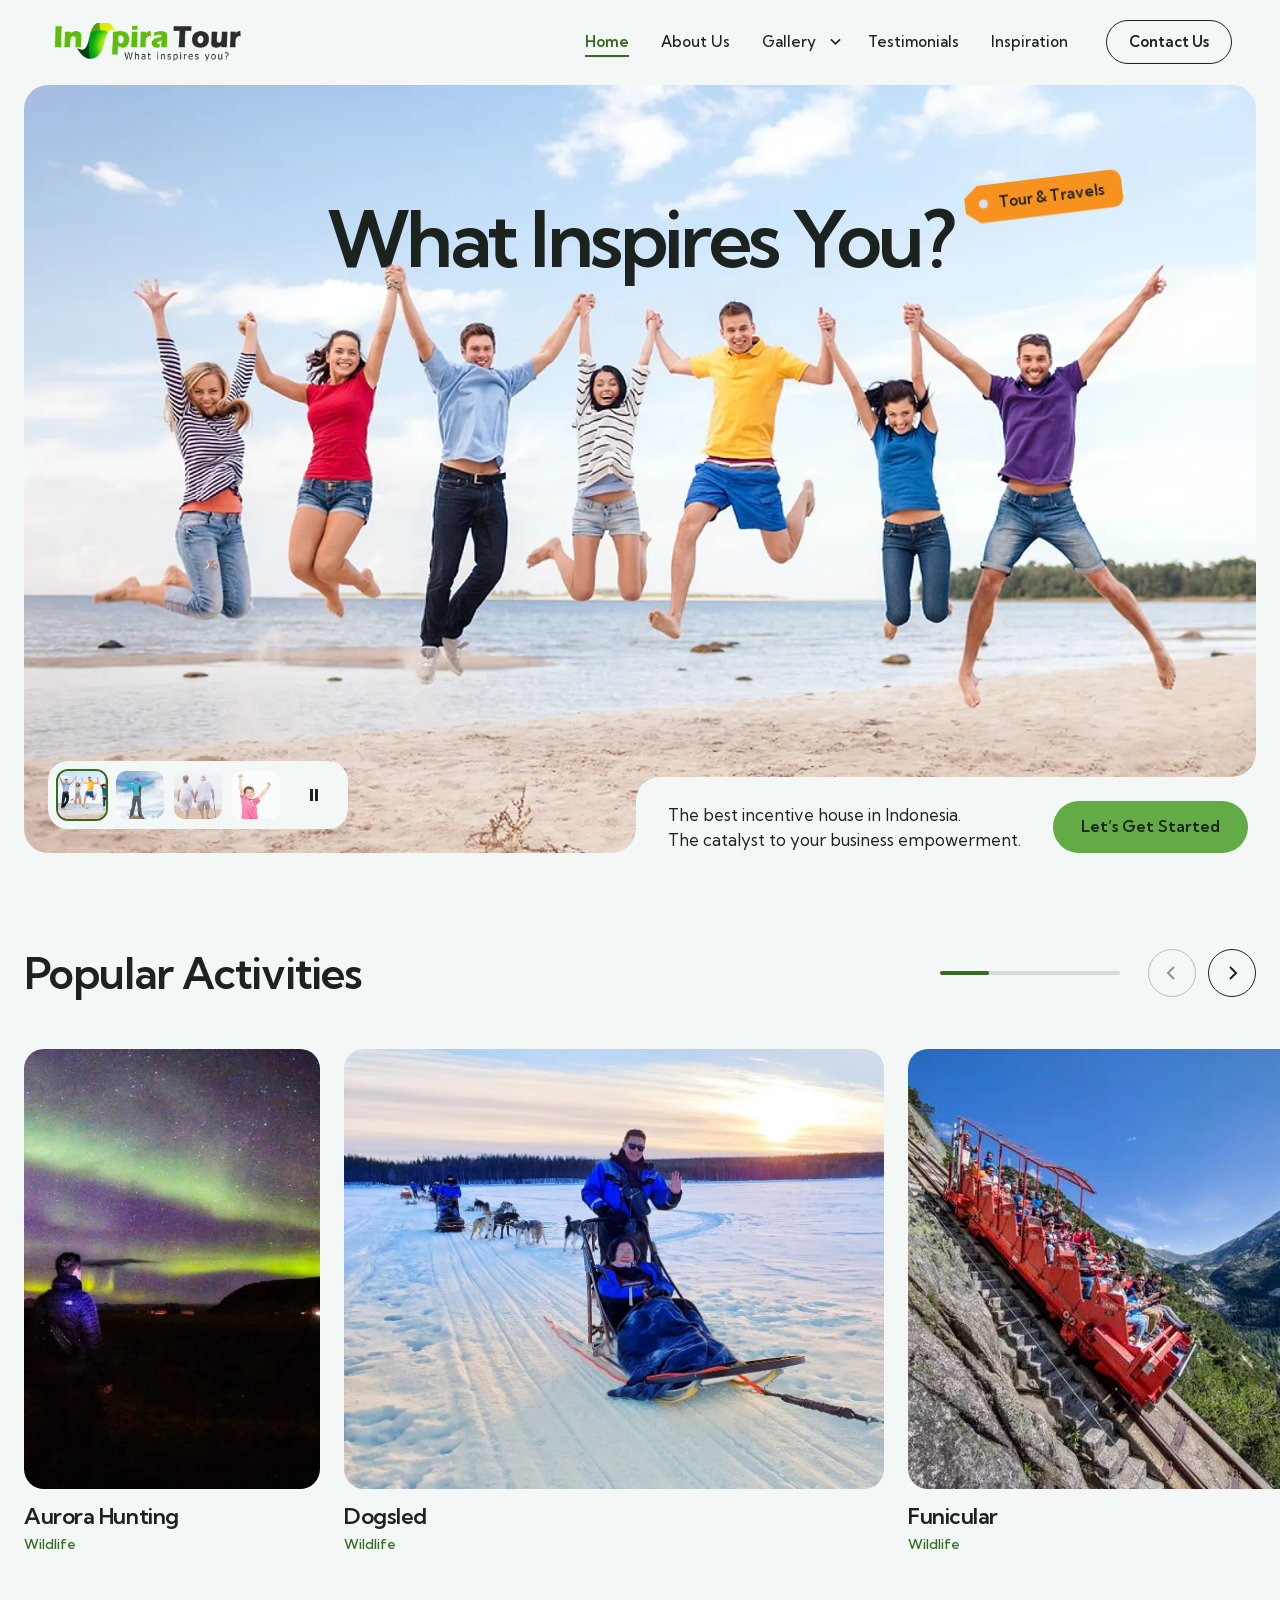
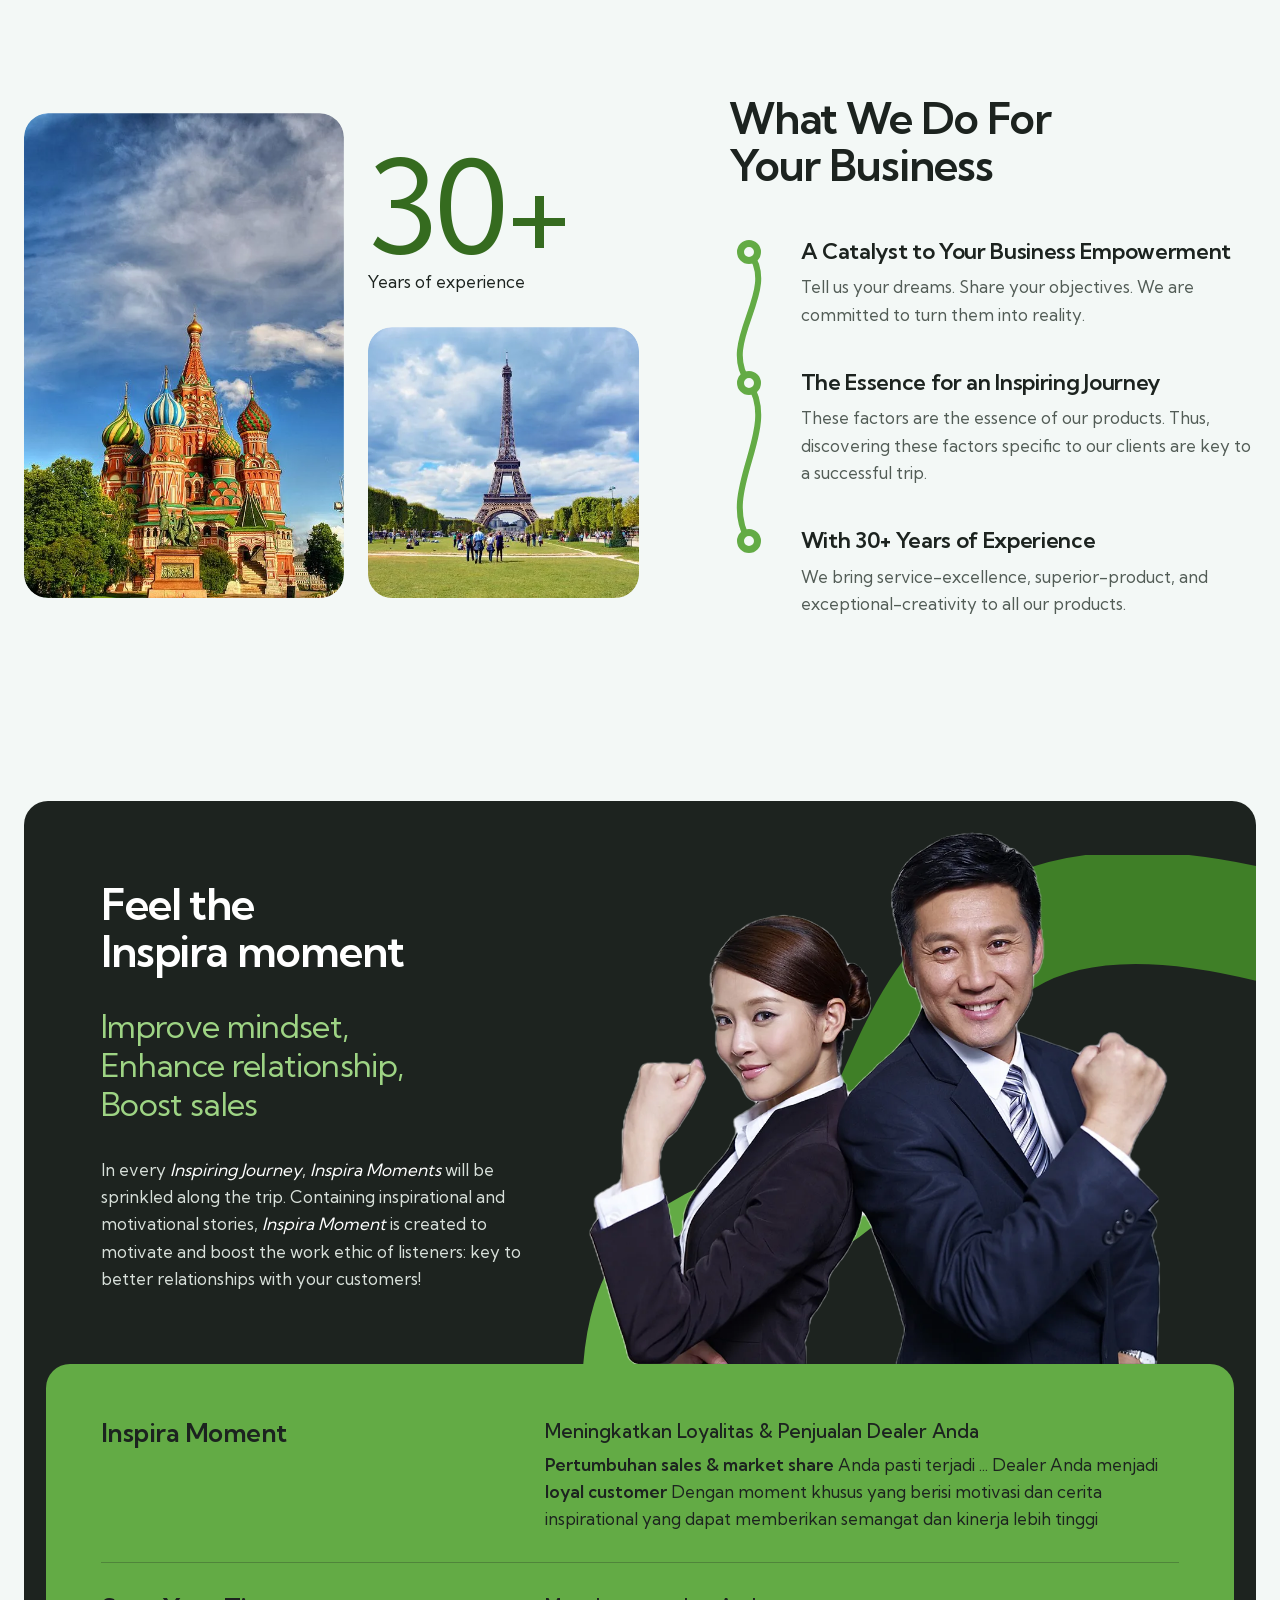
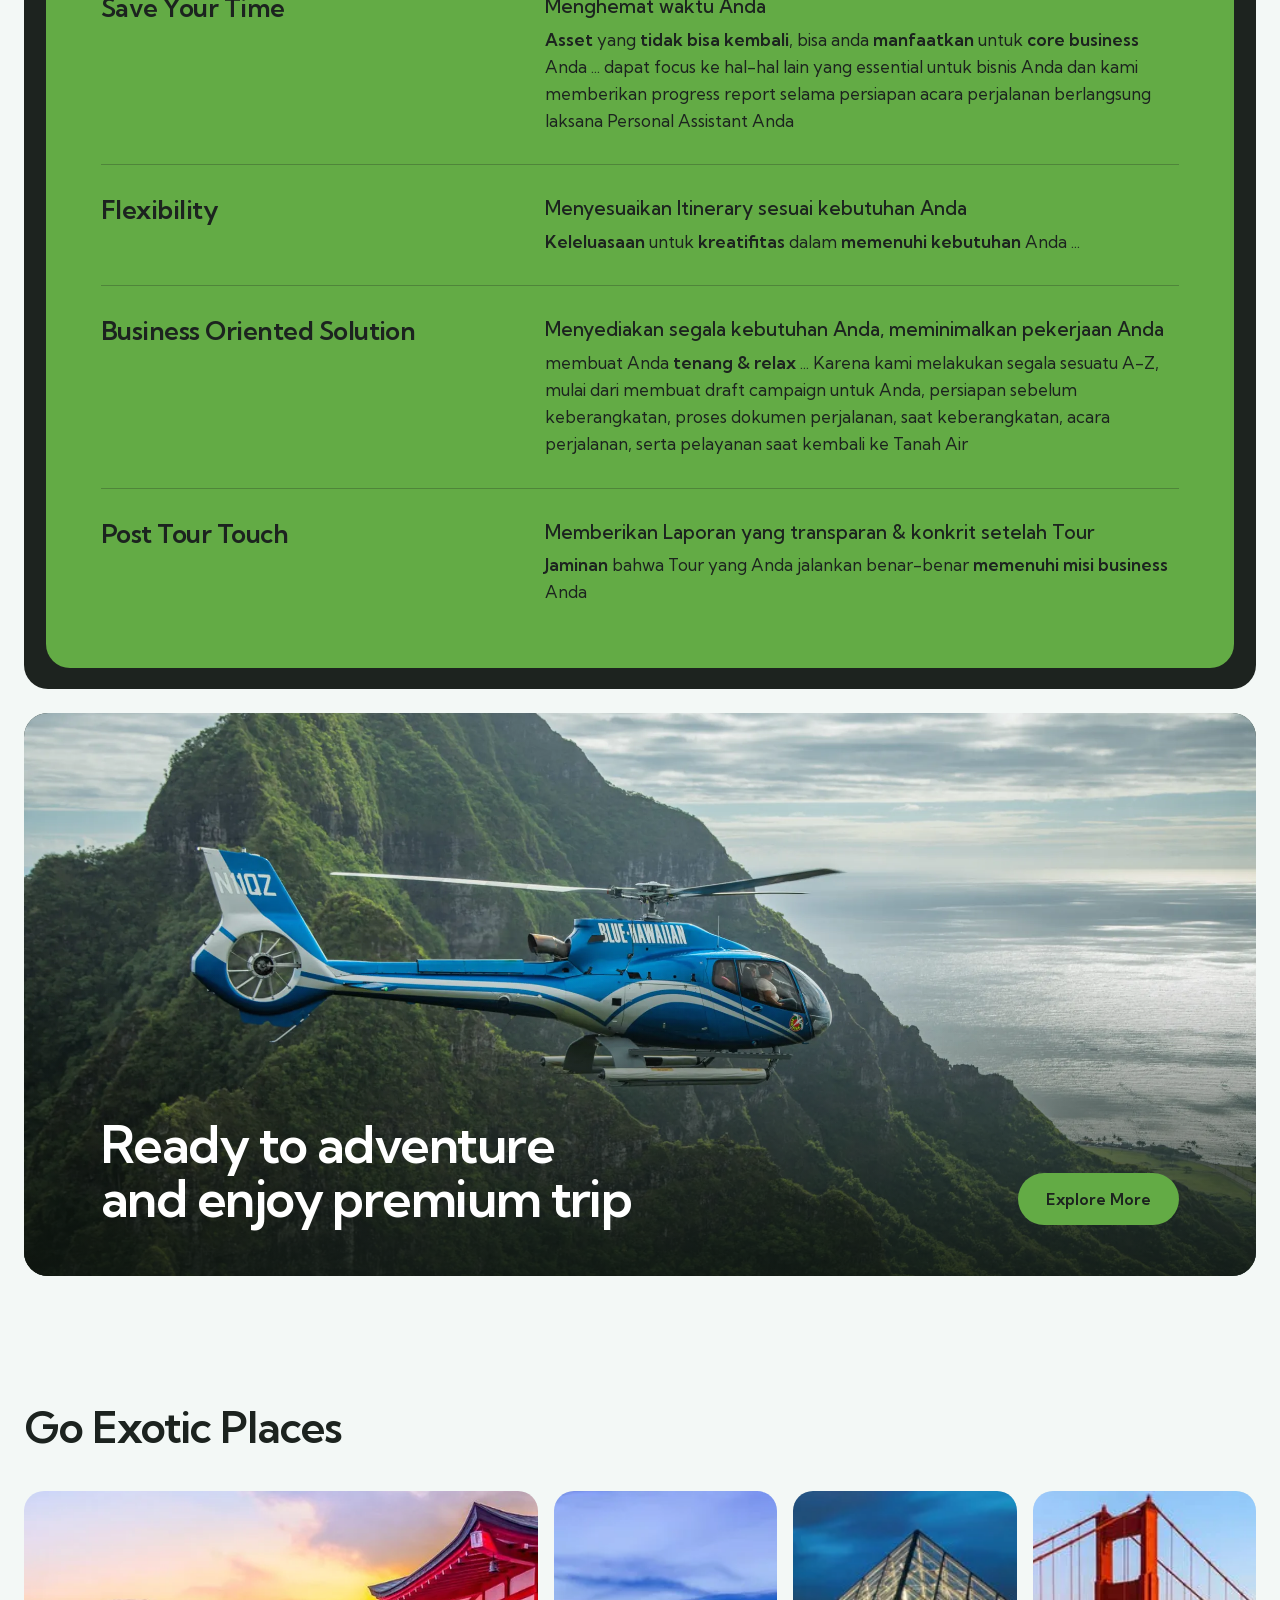
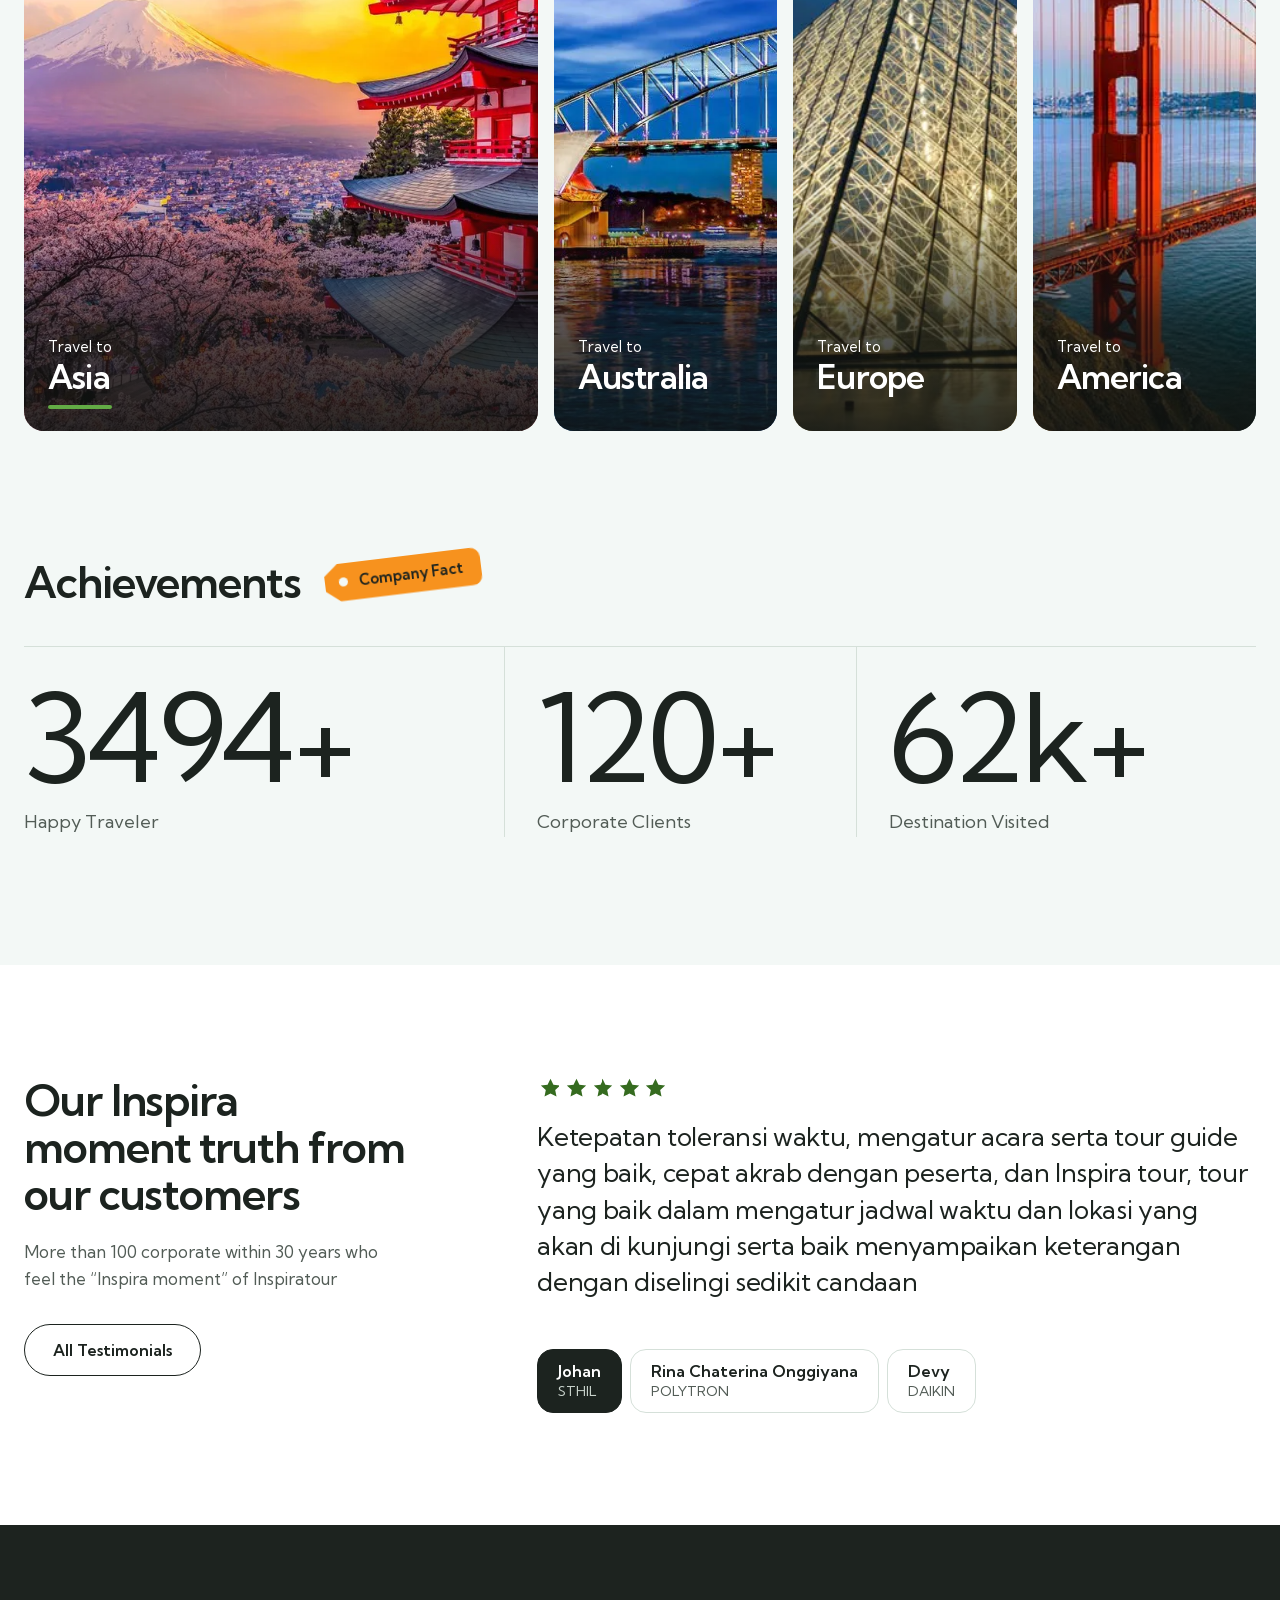
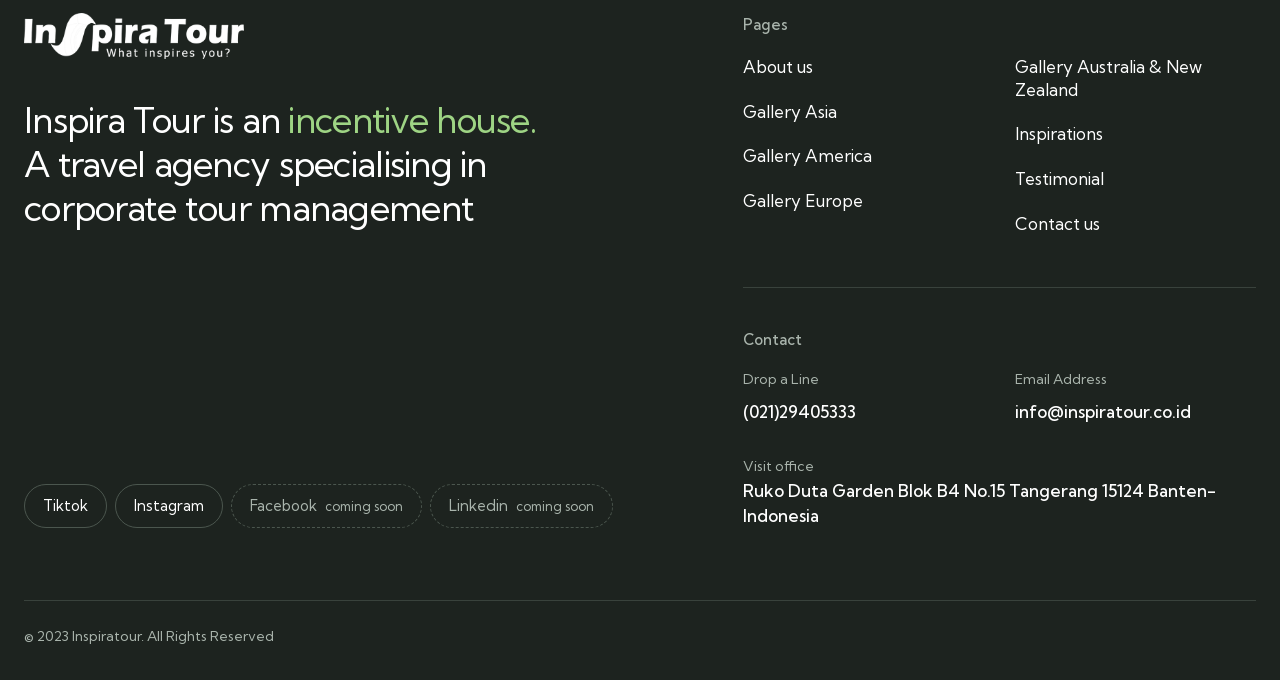
==== index.html @ fea2d9d9 "first commit" ====
<!DOCTYPE html>
<html lang="en" class="no-js">
<head>
  <meta charset="utf-8">
  <meta name="viewport" content="width=device-width, initial-scale=1">
  <title>Inspiratour: What Inspires You?</title>
  <meta name="description" content="Inspira Tour is an incentive house. A travel agency specialising in corporate tour management.">
  <meta name="theme-color" content="#F3F8F6">
  <link rel="icon" href="data:,">
  <link rel="preload" href="assets/fonts/kumbh-sans-latin.woff2" as="font" type="font/woff2" crossorigin>
  <link rel="stylesheet" href="assets/css/style.css">
  <script>document.documentElement.className = 'js';</script>
  <script src="assets/js/main.js" defer></script>
</head>
<body>
  <a class="skip-link" href="#main">Skip to content</a>

  <header class="site-header" data-header>
    <div class="site-header__inner">
      <a class="brand" href="index.html" aria-label="Inspira Tour, home">
        <img src="assets/img/logo.webp" width="640" height="121" alt="Inspira Tour. What inspires you?">
      </a>

      <!-- Links are in-page anchors until the other pages are redesigned. -->
      <nav class="nav" aria-label="Main">
        <ul class="nav__list">
          <li><a class="nav__link" href="index.html" aria-current="page">Home</a></li>
          <li>
            <a class="nav__link" href="#business">About Us</a>
          </li>
          <li class="nav__item--sub">
            <a class="nav__link" href="#places">Gallery</a>
            <button class="nav__toggle" type="button" aria-expanded="false" aria-controls="sub-gallery" aria-label="Gallery submenu"><svg viewBox="0 0 12 8" aria-hidden="true"><path d="M1 1.5 6 6.5 11 1.5"/></svg></button>
            <ul class="nav__sub" id="sub-gallery">
              <li><a href="#places">Gallery Asia</a></li>
              <li><a href="#places">Gallery America</a></li>
              <li><a href="#places">Gallery Europe</a></li>
              <li><a href="#places">Gallery Australia &amp; New Zealand</a></li>
            </ul>
          </li>
          <li><a class="nav__link" href="#voices">Testimonials</a></li>
          <li><a class="nav__link" href="#moment">Inspiration</a></li>
        </ul>
        <a class="btn btn--ghost btn--sm" href="#contact">Contact Us</a>
      </nav>

      <button class="menu-btn" type="button" aria-expanded="false" aria-controls="mobile-menu" data-menu-open>
        <span class="menu-btn__label">Menu</span>
        <span class="menu-btn__bars" aria-hidden="true"></span>
      </button>
    </div>
  </header>

  <dialog class="mobile-menu" id="mobile-menu" aria-label="Main menu">
    <div class="mobile-menu__top">
      <img src="assets/img/logo.webp" width="640" height="121" alt="">
      <button class="icon-btn" type="button" aria-label="Close menu" data-menu-close><svg viewBox="0 0 16 16" aria-hidden="true"><path d="m2 2 12 12M14 2 2 14"/></svg></button>
    </div>
    <nav aria-label="Mobile">
      <ul class="mobile-menu__list">
        <li><a href="index.html" aria-current="page">Home</a></li>
        <li><a href="#business">About Us</a></li>
        <li><a href="#places">Gallery</a>
          <ul>
            <li><a href="#places">Gallery Asia</a></li>
            <li><a href="#places">Gallery America</a></li>
            <li><a href="#places">Gallery Europe</a></li>
            <li><a href="#places">Gallery Australia &amp; New Zealand</a></li>
          </ul>
        </li>
        <li><a href="#voices">Testimonials</a></li>
        <li><a href="#moment">Inspiration</a></li>
      </ul>
      <a class="btn btn--primary" href="#contact">Contact Us</a>
    </nav>
  </dialog>

  <main id="main">

    <!-- Hero: base photo, then headline, then the cut-out people from the same photo. -->
    <section class="hero" aria-label="Introduction" data-hero>
      <div class="hero__stage">
        <div class="hero__layer">
          <img class="hero__img is-active" data-slide="1" src="assets/img/hero-1.webp" width="1600" height="1091" alt="Seven people jumping together on a beach" fetchpriority="high">
          <img class="hero__img" data-slide="2" src="assets/img/hero-2.webp" width="1600" height="1067" alt="A climber with arms wide open above snowy mountains" fetchpriority="low">
          <img class="hero__img" data-slide="3" src="assets/img/hero-3.webp" width="1600" height="1067" alt="An elderly couple walking hand in hand along the shore" fetchpriority="low">
          <img class="hero__img" data-slide="4" src="assets/img/hero-4.webp" width="1600" height="1123" alt="A boy cheering on a staircase of books" fetchpriority="low">
        </div>

        <h1 class="hero__title"><span>What </span><span>Inspires </span><span>You?</span></h1>

        <div class="hero__layer hero__layer--front" aria-hidden="true">
          <img class="hero__img is-active" data-slide="1" src="assets/img/hero-1-cutout.webp" width="1600" height="1091" alt="">
          <img class="hero__img" data-slide="2" src="assets/img/hero-2-cutout.webp" width="1600" height="1067" alt="" fetchpriority="low">
          <img class="hero__img" data-slide="3" src="assets/img/hero-3-cutout.webp" width="1600" height="1067" alt="" fetchpriority="low">
          <img class="hero__img" data-slide="4" src="assets/img/hero-4-cutout.webp" width="1600" height="1123" alt="" fetchpriority="low">
        </div>

        <p class="tag hero__tag"><span>Tour &amp; Travels</span></p>

        <div class="hero__picker" role="group" aria-label="Choose hero photo">
          <button type="button" class="thumb" data-go="1" aria-pressed="true" aria-label="Photo 1 of 4"><img src="assets/img/hero-1-thumb.webp" width="160" height="160" alt=""></button>
          <button type="button" class="thumb" data-go="2" aria-pressed="false" aria-label="Photo 2 of 4"><img src="assets/img/hero-2-thumb.webp" width="160" height="160" alt=""></button>
          <button type="button" class="thumb" data-go="3" aria-pressed="false" aria-label="Photo 3 of 4"><img src="assets/img/hero-3-thumb.webp" width="160" height="160" alt=""></button>
          <button type="button" class="thumb" data-go="4" aria-pressed="false" aria-label="Photo 4 of 4"><img src="assets/img/hero-4-thumb.webp" width="160" height="160" alt=""></button>
          <button type="button" class="thumb thumb--pause" data-pause aria-label="Pause slideshow">
            <svg class="i-pause" viewBox="0 0 16 16" aria-hidden="true"><path d="M4 2h3v12H4zM9 2h3v12H9z"/></svg>
            <svg class="i-play" viewBox="0 0 16 16" aria-hidden="true"><path d="M4 2v12l10-6z"/></svg>
          </button>
        </div>
      </div>

      <div class="hero__notch">
        <p>The best incentive house in Indonesia.<br>The catalyst to your business empowerment.</p>
        <a class="btn btn--primary" href="#contact">Let’s Get Started</a>
      </div>
    </section>

    <!-- Popular activities: photos keep their own proportions on one fixed height. -->
    <section class="activities" aria-labelledby="activities-title">
      <div class="wrap activities__head">
        <h2 id="activities-title" class="h-section">Popular Activities</h2>
        <div class="activities__ctrl">
          <div class="meter" aria-hidden="true"><span data-rail-meter></span></div>
          <button class="icon-btn" type="button" aria-label="Previous activities" data-rail-prev><svg viewBox="0 0 16 16" aria-hidden="true"><path d="M10 2 4 8l6 6"/></svg></button>
          <button class="icon-btn" type="button" aria-label="Next activities" data-rail-next><svg viewBox="0 0 16 16" aria-hidden="true"><path d="m6 2 6 6-6 6"/></svg></button>
        </div>
      </div>
      <div class="rail" tabindex="0" role="region" aria-label="Popular Activities, scrollable" data-rail>
        <ul class="rail__list">
          <li class="act act--p"><figure><span class="act__img"><img src="assets/img/aurora.webp" width="473" height="709" alt="Aurora Hunting" draggable="false"></span><figcaption><span>Wildlife</span><strong>Aurora Hunting</strong></figcaption></figure></li>
          <li class="act act--l"><figure><span class="act__img"><img src="assets/img/dogsled.webp" width="1146" height="900" alt="Dogsled" draggable="false"></span><figcaption><span>Wildlife</span><strong>Dogsled</strong></figcaption></figure></li>
          <li class="act act--s"><figure><span class="act__img"><img src="assets/img/funicular.webp" width="640" height="480" alt="Funicular" draggable="false"></span><figcaption><span>Wildlife</span><strong>Funicular</strong></figcaption></figure></li>
          <li class="act act--p"><figure><span class="act__img"><img src="assets/img/segway.webp" width="473" height="709" alt="Segway" draggable="false"></span><figcaption><span>Wildlife</span><strong>Segway</strong></figcaption></figure></li>
          <li class="act act--l"><figure><span class="act__img"><img src="assets/img/helicopter.webp" width="1200" height="800" alt="Helicopter Ride" loading="lazy" draggable="false"></span><figcaption><span>Wildlife</span><strong>Helicopter Ride</strong></figcaption></figure></li>
          <li class="act act--s"><figure><span class="act__img"><img src="assets/img/speedboat.webp" width="669" height="446" alt="Speedboat" loading="lazy" draggable="false"></span><figcaption><span>Travel to</span><strong>Speedboat</strong></figcaption></figure></li>
          <li class="act act--l"><figure><span class="act__img"><img src="assets/img/snow-mobile.webp" width="1200" height="762" alt="Snow Mobile" loading="lazy" draggable="false"></span><figcaption><span>Travel to</span><strong>Snow Mobile</strong></figcaption></figure></li>
          <li class="act act--p"><figure><span class="act__img"><img src="assets/img/cycling.webp" width="473" height="709" alt="Cycling" loading="lazy" draggable="false"></span><figcaption><span>Travel to</span><strong>Cycling</strong></figcaption></figure></li>
          <li class="act act--p"><figure><span class="act__img"><img src="assets/img/rickshaw.webp" width="473" height="709" alt="Rickshaw" loading="lazy" draggable="false"></span><figcaption><span>Travel to</span><strong>Rickshaw</strong></figcaption></figure></li>
          <li class="act act--p"><figure><span class="act__img"><img src="assets/img/ferrari.webp" width="473" height="709" alt="Ferrari Self Drive" loading="lazy" draggable="false"></span><figcaption><strong>Ferrari Self Drive</strong></figcaption></figure></li>
          <li class="act act--l"><figure><span class="act__img"><img src="assets/img/gala-dinner.webp" width="1200" height="801" alt="Gala Dinner" loading="lazy" draggable="false"></span><figcaption><strong>Gala Dinner</strong></figcaption></figure></li>
        </ul>
      </div>
    </section>

    <section class="business wrap" id="business" aria-labelledby="business-title">
      <div class="business__photos" data-reveal>
        <img class="business__a" src="assets/img/russia.webp" width="544" height="800" alt="Saint Basil's Cathedral, Russia" loading="lazy">
        <p class="business__years"><span class="num">30+</span><span>Years of experience</span></p>
        <img class="business__b" src="assets/img/paris.webp" width="750" height="500" alt="Eiffel Tower, Paris" loading="lazy">
      </div>
      <div class="business__text">
        <h2 id="business-title" class="h-section">What We Do For Your Business</h2>
        <ol class="route">
          <li data-reveal>
            <svg class="route__line" viewBox="0 0 40 100" preserveAspectRatio="none" aria-hidden="true"><path pathLength="1" d="M20 0C52 30 -12 68 20 100"/></svg>
            <h3>A Catalyst to Your Business Empowerment</h3>
            <p>Tell us your dreams. Share your objectives. We are committed to turn them into reality.</p>
          </li>
          <li data-reveal>
            <svg class="route__line" viewBox="0 0 40 100" preserveAspectRatio="none" aria-hidden="true"><path pathLength="1" d="M20 0C52 30 -12 68 20 100"/></svg>
            <h3>The Essence for an Inspiring Journey</h3>
            <p>These factors are the essence of our products. Thus, discovering these factors specific to our clients are key to a successful trip.</p>
          </li>
          <li data-reveal>
            <h3>With 30+ Years of Experience</h3>
            <p>We bring service-excellence, superior-product, and exceptional-creativity to all our products.</p>
          </li>
        </ol>
      </div>
    </section>

    <section class="moment" id="moment" aria-labelledby="moment-title">
      <div class="moment__top">
        <div class="moment__copy">
          <h2 id="moment-title" class="h-section">Feel the Inspira moment</h2>
          <p class="moment__lead">Improve mindset,<br>Enhance relationship,<br>Boost sales</p>
          <p class="moment__body">In every <em>Inspiring Journey</em>, <em>Inspira Moments</em> will be sprinkled along the trip. Containing inspirational and motivational stories, <em>Inspira Moment</em> is created to motivate and boost the work ethic of listeners: key to better relationships with your customers!</p>
        </div>
        <div class="moment__ribbon" aria-hidden="true"><svg viewBox="0 0 900 600"><path class="rb-b" d="M452 330C520 190 560 -20 960 96"/><path class="rb-a" d="M172 640C172 370 382 500 462 310"/></svg></div>
        <div class="moment__figure">
          <img src="assets/img/inspira-moment-cutout.webp" width="1200" height="900" alt="Two business partners raising their fists" loading="lazy">
        </div>
      </div>

      <div class="moment__list" lang="id">
        <article>
          <h3 lang="en">Inspira Moment</h3>
          <div>
            <p class="lead">Meningkatkan Loyalitas &amp; Penjualan Dealer Anda</p>
            <p><strong>Pertumbuhan sales &amp; market share</strong> Anda pasti terjadi ... Dealer Anda menjadi <strong>loyal customer</strong> Dengan moment khusus yang berisi motivasi dan cerita inspirational yang dapat memberikan semangat dan kinerja lebih tinggi</p>
          </div>
        </article>
        <article>
          <h3 lang="en">Save Your Time</h3>
          <div>
            <p class="lead">Menghemat waktu Anda</p>
            <p><strong>Asset</strong> yang <strong>tidak bisa kembali</strong>, bisa anda <strong>manfaatkan</strong> untuk <strong>core business</strong> Anda ... dapat focus ke hal-hal lain yang essential untuk bisnis Anda dan kami memberikan progress report selama persiapan acara perjalanan berlangsung laksana Personal Assistant Anda</p>
          </div>
        </article>
        <article>
          <h3 lang="en">Flexibility</h3>
          <div>
            <p class="lead">Menyesuaikan Itinerary sesuai kebutuhan Anda</p>
            <p><strong>Keleluasaan</strong> untuk <strong>kreatifitas</strong> dalam <strong>memenuhi kebutuhan</strong> Anda ...</p>
          </div>
        </article>
        <article>
          <h3 lang="en">Business Oriented Solution</h3>
          <div>
            <p class="lead">Menyediakan segala kebutuhan Anda, meminimalkan pekerjaan Anda</p>
            <p>membuat Anda <strong>tenang &amp; relax</strong> ... Karena kami melakukan segala sesuatu A-Z, mulai dari membuat draft campaign untuk Anda, persiapan sebelum keberangkatan, proses dokumen perjalanan, saat keberangkatan, acara perjalanan, serta pelayanan saat kembali ke Tanah Air</p>
          </div>
        </article>
        <article>
          <h3 lang="en">Post Tour Touch</h3>
          <div>
            <p class="lead">Memberikan Laporan yang transparan &amp; konkrit setelah Tour</p>
            <p><strong>Jaminan</strong> bahwa Tour yang Anda jalankan benar-benar <strong>memenuhi misi business</strong> Anda</p>
          </div>
        </article>
      </div>
    </section>

    <section class="ready" aria-label="Plan a trip">
      <img src="assets/img/helicopter-wide.webp" width="2400" height="1600" alt="Helicopter flying past green mountains" loading="lazy">
      <div class="ready__text">
        <p>Ready to adventure and enjoy premium trip</p>
        <a class="btn btn--primary" href="#contact">Explore More</a>
      </div>
    </section>

    <section class="places wrap" id="places" aria-labelledby="places-title">
      <h2 id="places-title" class="h-section">Go Exotic Places</h2>
      <ul class="places__list" data-places>
        <li class="is-open"><div class="places__card" tabindex="0"><img src="assets/img/asia.webp" width="667" height="1000" alt="" loading="lazy"><span class="places__cap"><span>Travel to</span><strong>Asia</strong></span></div></li>
        <li><div class="places__card" tabindex="0"><img src="assets/img/australia.webp" width="1068" height="561" alt="" loading="lazy"><span class="places__cap"><span>Travel to</span><strong>Australia</strong></span></div></li>
        <li><div class="places__card" tabindex="0"><img src="assets/img/europe.webp" width="1120" height="426" alt="" loading="lazy"><span class="places__cap"><span>Travel to</span><strong>Europe</strong></span></div></li>
        <li><div class="places__card" tabindex="0"><img src="assets/img/america.webp" width="660" height="462" alt="" loading="lazy"><span class="places__cap"><span>Travel to</span><strong>America</strong></span></div></li>
      </ul>
    </section>

    <section class="facts wrap" aria-labelledby="facts-title">
      <div class="facts__head">
        <h2 id="facts-title" class="h-section">Achievements</h2>
        <p class="tag"><span>Company Fact</span></p>
      </div>
      <dl class="facts__list">
        <div><dt>Happy Traveler</dt><dd class="num"><span data-count="3500">3500</span>+</dd></div>
        <div><dt>Corporate Clients</dt><dd class="num"><span data-count="120">120</span>+</dd></div>
        <div><dt>Destination Visited</dt><dd class="num"><span data-count="62">62</span>k+</dd></div>
      </dl>
    </section>

    <section class="voices" id="voices" aria-labelledby="voices-title">
      <div class="voices__inner">
        <div class="voices__head">
          <h2 id="voices-title" class="h-section">Our Inspira moment truth from our customers</h2>
          <p>More than 100 corporate within 30 years who feel the “Inspira moment” of Inspiratour</p>
          <a class="btn btn--ghost" href="#voices">All Testimonials</a>
        </div>
        <div class="voices__body" data-voices>
          <div class="voices__panels">
            <figure class="voice" role="tabpanel" id="voice-1" aria-labelledby="voice-tab-1">
              <div class="stars" role="img" aria-label="5 out of 5 stars"></div>
              <blockquote lang="id">Ketepatan toleransi waktu, mengatur acara serta tour guide yang baik, cepat akrab dengan peserta, dan Inspira tour, tour yang baik dalam mengatur jadwal waktu dan lokasi yang akan di kunjungi serta baik menyampaikan keterangan dengan diselingi sedikit candaan</blockquote>
            </figure>
            <figure class="voice" role="tabpanel" id="voice-2" aria-labelledby="voice-tab-2">
              <div class="stars" role="img" aria-label="5 out of 5 stars"></div>
              <blockquote lang="id">Pelayanan yang baik, makananya ok, tour guide yang bisa menjelaskan dengan baik dan mampu membawa suasana sehingga tidak membosankan di bus dan kisah inspiratifnya semoga Inspira semakin sukses</blockquote>
            </figure>
            <figure class="voice" role="tabpanel" id="voice-3" aria-labelledby="voice-tab-3">
              <div class="stars" role="img" aria-label="5 out of 5 stars"></div>
              <blockquote lang="id">Leadernya membantu banget top lah, Bisa jadi refrensi kita buat tour bareng keluarga dilain kesempatan, terimakasih untuk inspira tour dan leader yang sudah membantu selama tour berjalan</blockquote>
            </figure>
          </div>
          <div class="voices__tabs" role="tablist" aria-label="Customer testimonials">
            <button type="button" role="tab" id="voice-tab-1" aria-controls="voice-1" aria-selected="true"><strong>Johan</strong><span>STHIL</span></button>
            <button type="button" role="tab" id="voice-tab-2" aria-controls="voice-2" aria-selected="false" tabindex="-1"><strong>Rina Chaterina Onggiyana</strong><span>POLYTRON</span></button>
            <button type="button" role="tab" id="voice-tab-3" aria-controls="voice-3" aria-selected="false" tabindex="-1"><strong>Devy</strong><span>DAIKIN</span></button>
          </div>
        </div>
      </div>
    </section>
  </main>

  <footer class="footer" id="contact">
    <div class="footer__inner">
      <div class="footer__lead">
        <a class="brand" href="index.html" aria-label="Inspira Tour, home"><img src="assets/img/logo-white.webp" width="640" height="136" alt="Inspira Tour. What inspires you?" loading="lazy"></a>
        <p>Inspira Tour is an <em>incentive house.</em> A travel agency specialising in corporate tour management</p>
        <ul class="social">
          <li><a href="https://www.tiktok.com/@inspiratour">Tiktok</a></li>
          <li><a href="https://www.instagram.com/inspira_tour/">Instagram</a></li>
          <!-- TODO: the live site points these two at the theme vendor's demo accounts (Envato). Add the real profile URLs. -->
          <li><span>Facebook <small>coming soon</small></span></li>
          <li><span>Linkedin <small>coming soon</small></span></li>
        </ul>
      </div>
      <nav class="footer__pages" aria-labelledby="footer-pages">
        <h2 id="footer-pages">Pages</h2>
        <ul>
          <li><a href="#business">About us</a></li>
          <li><a href="#places">Gallery Asia</a></li>
          <li><a href="#places">Gallery America</a></li>
          <li><a href="#places">Gallery Europe</a></li>
          <li><a href="#places">Gallery Australia &amp; New Zealand</a></li>
          <li><a href="#moment">Inspirations</a></li>
          <li><a href="#voices">Testimonial</a></li>
          <li><a href="#contact">Contact us</a></li>
        </ul>
      </nav>
      <div class="footer__contact">
        <h2>Contact</h2>
        <dl>
          <div><dt>Drop a Line</dt><dd><a href="tel:+622129405333">(021)29405333</a></dd></div>
          <div><dt>Email Address</dt><dd><a href="mailto:info@inspiratour.co.id">info@inspiratour.co.id</a></dd></div>
          <div><dt>Visit office</dt><dd><a href="https://maps.app.goo.gl/cVauzKDgBsiJzicm8">Ruko Duta Garden Blok B4 No.15 Tangerang 15124 Banten-Indonesia</a></dd></div>
        </dl>
      </div>
      <p class="footer__legal">© 2023 Inspiratour. All Rights Reserved</p>
    </div>
  </footer>
</body>
</html>
---- assets/css/style.css ----
@font-face {
  font-family: 'Kumbh Sans';
  src: url('../fonts/kumbh-sans-latin.woff2') format('woff2');
  font-weight: 400 700;
  font-display: swap;
}

/* Tokens: brand hex values come from the live site's kit (#63AB45, #F7921E, #1C231F, #1D231F, #F3F8F6). */
:root {
  --primary: #63ab45;
  --primary-hover: #77bd5a;
  --primary-deep: #356b1f;
  --accent: #f7921e;
  --bg: #f3f8f6;
  --surface: #fff;
  --surface-muted: #e6efe9;
  --dark: #1d231f;
  --text: #1c231f;
  --text-2: #525c56;
  --border: #d5e0d9;
  --xs: 8px; --sm: 16px; --md: 24px; --lg: 32px; --xl: 48px; --2xl: 64px; --3xl: 96px;
  --r-sm: 12px; --r-md: 16px; --r-lg: 24px;
  --gutter: 24px;
  --ease: cubic-bezier(.22, .7, .2, 1);
  --font: 'Kumbh Sans', system-ui, sans-serif;
}

*, *::before, *::after { box-sizing: border-box; }
html { -webkit-text-size-adjust: 100%; scroll-padding-top: 88px; }
body { margin: 0; background: var(--bg); color: var(--text); font: 400 17px/1.6 var(--font); -webkit-font-smoothing: antialiased; overflow-x: clip; }
img, svg { display: block; max-width: 100%; }
img { height: auto; }
h1, h2, h3, p, ul, ol, dl, dd, figure, blockquote { margin: 0; padding: 0; }
ul, ol { list-style: none; }
a { color: inherit; text-decoration: none; }
button { font: inherit; color: inherit; background: none; border: 0; padding: 0; }
a[href], button { cursor: pointer; }
button:disabled { cursor: not-allowed; }
:focus-visible { outline: 3px solid var(--primary-deep); outline-offset: 3px; border-radius: 6px; }

.wrap { width: min(100% - 2 * var(--gutter), 1344px); margin-inline: auto; }
.h-section { font-size: clamp(34px, 3.4vw, 48px); line-height: 1.08; font-weight: 600; letter-spacing: -.025em; text-wrap: balance; }
.num { font-weight: 400; font-variant-numeric: tabular-nums; letter-spacing: -.04em; }
.skip-link { position: fixed; top: 8px; left: 8px; z-index: 100; padding: 12px 20px; background: var(--dark); color: #fff; border-radius: var(--r-sm); transform: translateY(-200%); }
.skip-link:focus { transform: none; }

/* Buttons. Ink on brand green: white on #63AB45 is only 2.8:1. */
.btn { display: inline-flex; align-items: center; justify-content: center; min-height: 52px; padding: 0 28px; border-radius: 999px; font-weight: 600; font-size: 16px; white-space: nowrap; transition: background-color .2s, color .2s, border-color .2s, transform .2s var(--ease); }
.btn:active { transform: scale(.97); }
.btn--sm { min-height: 44px; padding: 0 22px; font-size: 15px; }
.btn--primary { background: var(--primary); color: var(--text); }
.btn--primary:hover { background: var(--primary-hover); }
.btn--primary:active { background: #579a3c; }
.btn--ghost { border: 1.5px solid var(--text); }
.btn--ghost:hover { background: var(--text); color: #fff; }
.icon-btn { display: grid; place-items: center; width: 48px; height: 48px; flex: none; border-radius: 50%; border: 1.5px solid var(--text); transition: background-color .2s, color .2s, border-color .2s, opacity .2s; }
.icon-btn svg { width: 16px; height: 16px; fill: none; stroke: currentColor; stroke-width: 2; }
.icon-btn:hover:not(:disabled) { background: var(--text); color: #fff; }
.icon-btn:active:not(:disabled) { background: var(--primary-deep); border-color: var(--primary-deep); }
.icon-btn:disabled { border-color: #b4c0b8; color: #8b968f; }

/* Luggage tag: the brand's tilted orange label. The only use of the accent. */
.tag { transform-origin: 14px 50%; transform: rotate(-7deg); display: inline-block; }
.tag span { display: block; position: relative; padding: 9px 18px 9px 34px; background: var(--accent); color: var(--text); font-weight: 600; font-size: 15px; line-height: 1.3; border-radius: 6px 10px 10px 6px; white-space: nowrap; clip-path: polygon(14px 0, 100% 0, 100% 100%, 14px 100%, 0 70%, 0 30%); }
.tag span::before { content: ''; position: absolute; left: 14px; top: 50%; width: 9px; height: 9px; margin-top: -4.5px; border-radius: 50%; background: var(--bg); }
.js .tag.is-in { animation: tag-swing .7s var(--ease) both; }
@keyframes tag-swing { 0% { transform: rotate(10deg); } 45% { transform: rotate(-12deg); } 75% { transform: rotate(-4deg); } 100% { transform: rotate(-7deg); } }

/* Header */
.site-header { position: sticky; top: 0; z-index: 50; background: var(--bg); border-bottom: 1px solid transparent; transition: border-color .2s; }
.site-header.is-stuck { border-color: var(--border); }
.site-header__inner { display: flex; align-items: center; justify-content: space-between; height: 84px; padding-inline: 48px; max-width: 1440px; margin-inline: auto; }
.brand { display: flex; align-items: center; min-height: 44px; }
.brand img { width: 196px; }
.nav { display: none; align-items: center; gap: var(--md); }
.nav__list { display: flex; align-items: center; gap: 4px; }
.nav__list > li { position: relative; display: flex; align-items: center; }
.nav__link { display: flex; align-items: center; min-height: 44px; padding-inline: 14px; font-size: 15px; font-weight: 500; border-radius: var(--r-sm); transition: color .2s; }
.nav__item--sub .nav__link { padding-right: 4px; }
.nav__link:hover { color: var(--primary-deep); }
.nav__link[aria-current] { color: var(--primary-deep); font-weight: 600; text-decoration: underline; text-decoration-thickness: 2px; text-underline-offset: 8px; }
.nav__toggle { display: grid; place-items: center; width: 30px; height: 44px; }
.nav__toggle svg { width: 11px; fill: none; stroke: currentColor; stroke-width: 1.8; transition: transform .2s; }
.nav__toggle[aria-expanded="true"] svg, .nav__item--sub:hover .nav__toggle svg { transform: rotate(180deg); }
.nav__sub { position: absolute; top: 100%; left: 0; min-width: 210px; padding: 8px; background: var(--surface); border: 1px solid var(--border); border-radius: var(--r-md); box-shadow: 0 16px 40px -16px rgb(28 35 31 / .28); visibility: hidden; opacity: 0; transform: translateY(6px); transition: opacity .2s, transform .2s, visibility .2s; }
.nav__item--sub:hover .nav__sub, .nav__toggle[aria-expanded="true"] + .nav__sub { visibility: visible; opacity: 1; transform: none; }
.nav__sub a { display: block; padding: 11px 14px; font-size: 15px; line-height: 1.4; white-space: nowrap; border-radius: var(--r-sm); }
.nav__sub a:hover { background: var(--surface-muted); }
.menu-btn { display: inline-flex; align-items: center; gap: 10px; min-height: 44px; font-weight: 600; font-size: 15px; }
.menu-btn__bars { width: 22px; height: 10px; border-block: 2px solid currentColor; }

.mobile-menu { width: 100%; max-width: none; height: 100dvh; max-height: none; margin: 0; padding: 0 20px 32px; border: 0; background: var(--bg); color: var(--text); overflow-y: auto; }
.mobile-menu::backdrop { background: var(--bg); }
.mobile-menu[open] { animation: fade .25s; }
@keyframes fade { from { opacity: 0; } }
.mobile-menu__top { display: flex; align-items: center; justify-content: space-between; height: 72px; margin-bottom: var(--sm); }
.mobile-menu__top img { width: 158px; }
.mobile-menu__list > li { border-bottom: 1px solid var(--border); padding-block: 6px; }
.mobile-menu__list > li > a { display: flex; align-items: center; min-height: 48px; font-size: 24px; font-weight: 600; letter-spacing: -.02em; }
.mobile-menu__list a[aria-current] { color: var(--primary-deep); }
.mobile-menu__list ul { padding-bottom: 6px; }
.mobile-menu__list ul a { display: flex; align-items: center; min-height: 44px; color: var(--text-2); }
.mobile-menu .btn { width: 100%; margin-top: var(--md); }
.mobile-menu__meta { display: grid; grid-template-columns: 1fr 1fr; gap: var(--md); margin-top: var(--lg); font-size: 15px; }
.mobile-menu__meta h2 { font-size: 15px; font-weight: 600; margin-bottom: 4px; }
.mobile-menu__meta a { display: flex; align-items: center; min-height: 44px; color: var(--text-2); }

/* Hero. --w is the photo width; everything that must line up with the people is measured from it. */
.hero { position: relative; width: calc(100% - 48px); max-width: 1680px; margin-inline: auto; }
.hero__stage { container-type: size; position: relative; overflow: hidden; border-radius: var(--r-lg); height: clamp(600px, 100svh - 108px, 60vw); background: #fff; }
.hero__layer { position: absolute; inset: 0; }
.hero__layer--front { z-index: 3; pointer-events: none; }
.hero__img { --w: max(100cqw, 165cqh); --k: 1; --fx: .5; --oy: .06; position: absolute; max-width: none; width: calc(var(--w) * var(--k)); height: auto; left: calc((100cqw - var(--w) * var(--k)) * var(--fx)); top: calc(var(--w) * var(--oy) * -1); opacity: 0; transition: opacity .6s ease, transform 1.2s var(--ease); transform: scale(1.03); transform-origin: 50% 60%; }
.hero__img.is-active { opacity: 1; transform: none; }
.hero__img[data-slide="2"] { --oy: .055; }
.hero__img[data-slide="3"] { --oy: .012; }
.hero__img[data-slide="4"] { --k: .66; --fx: .06; top: auto; bottom: 92px; }
.hero__layer:not(.hero__layer--front) [data-slide="4"] { -webkit-mask: linear-gradient(to top, transparent, #000 9%); mask: linear-gradient(to top, transparent, #000 9%); }
.hero__title { position: absolute; z-index: 2; inset-inline: 0; top: 9.3cqw; text-align: center; font-size: clamp(48px, 6.1vw, 88px); line-height: 1; font-weight: 600; letter-spacing: -.045em; }
.hero__tag { position: absolute; z-index: 4; top: 8.2cqw; left: calc(50% + min(25.4vw, 366px)); }
.hero__tag span::before { background: #cfe3f2; }
.hero__picker { position: absolute; z-index: 5; left: 24px; bottom: 24px; display: flex; gap: 6px; padding: 8px; background: var(--bg); border-radius: 20px; }
.thumb { width: 52px; height: 52px; border-radius: var(--r-sm); overflow: hidden; border: 2px solid transparent; opacity: .72; transition: opacity .2s, border-color .2s; }
.thumb img { width: 100%; height: 100%; object-fit: cover; border-radius: 9px; }
.thumb:active img { transform: scale(.94); }
.thumb:hover { opacity: 1; }
.thumb:active { border-color: var(--border); }
.thumb[aria-pressed="true"] { opacity: 1; border-color: var(--primary-deep); }
.thumb--pause { display: grid; place-items: center; opacity: 1; }
.thumb--pause:hover { background: var(--surface-muted); }
.thumb svg { width: 16px; fill: currentColor; }
.thumb .i-play, .thumb.is-paused .i-pause { display: none; }
.thumb.is-paused .i-play { display: block; }
.hero__notch { position: absolute; z-index: 6; right: 0; bottom: 0; display: flex; align-items: center; gap: var(--lg); padding: 24px 8px 0 32px; background: var(--bg); border-top-left-radius: var(--r-lg); }
.hero__notch p { font-size: 17px; line-height: 1.5; }
.hero__notch::before, .hero__notch::after { content: ''; position: absolute; width: 24px; height: 24px; background: radial-gradient(circle at 0 0, transparent 23.5px, var(--bg) 24px); }
.hero__notch::before { right: 0; bottom: 100%; }
.hero__notch::after { right: 100%; bottom: 0; }

/* Activities */
.activities { padding-top: var(--3xl); }
.activities__head { display: flex; align-items: center; justify-content: space-between; gap: var(--md); margin-bottom: var(--xl); }
.activities__ctrl { display: flex; align-items: center; gap: 12px; }
.meter { position: relative; width: 180px; height: 4px; border-radius: 4px; background: #d0dcd5; margin-right: var(--sm); }
.meter span { position: absolute; inset-block: 0; border-radius: 4px; background: var(--primary-deep); }
.rail { overflow-x: auto; scrollbar-width: none; cursor: grab; padding-block: 4px; user-select: none; }
.rail::-webkit-scrollbar { display: none; }
.rail:focus-visible { outline-offset: -3px; border-radius: var(--r-md); }
.rail.is-dragging { cursor: grabbing; }
.rail__list { display: flex; gap: var(--md); width: max-content; padding-inline: max(var(--gutter), (100vw - 1344px) / 2); }
.act__img { display: block; height: 440px; border-radius: 20px; overflow: hidden; background: var(--surface-muted); }
.act__img img { width: 100%; height: 100%; object-fit: cover; transition: transform .6s var(--ease); }
.act:hover img { transform: scale(1.04); }
.act--p { width: 296px; }
.act--s { width: 400px; }
.act--l { width: 540px; }
.act figcaption { display: flex; flex-direction: column; gap: 2px; padding-top: 14px; }
.act figcaption strong { order: -1; font-size: 22px; font-weight: 600; letter-spacing: -.02em; line-height: 1.25; }
.act figcaption span { font-size: 14px; color: var(--primary-deep); font-weight: 500; }

/* What we do */
.business { display: grid; grid-template-columns: 7fr 6fr; gap: clamp(48px, 7vw, 112px); align-items: center; padding-block: 136px 128px; }
.business__photos { display: grid; grid-template-columns: 52% 1fr; grid-template-rows: 1fr auto; column-gap: var(--md); }
.business__photos img { object-fit: cover; border-radius: var(--r-lg); width: 100%; }
.business__a { grid-row: 1 / 3; aspect-ratio: 3 / 4.55; height: 100%; }
.business__years { align-self: end; padding-bottom: var(--lg); display: grid; gap: 4px; }
.business__years .num { font-size: clamp(88px, 10vw, 148px); line-height: .9; color: var(--primary-deep); }
.business__b { aspect-ratio: 1 / 1; }
.route { margin-top: var(--xl); }
.route li { position: relative; padding-left: 72px; padding-bottom: 40px; }
.route li:last-child { padding-bottom: 0; }
.route li::before { content: ''; position: absolute; z-index: 1; left: 8px; top: 3px; width: 24px; height: 24px; border-radius: 50%; background: var(--bg); border: 7px solid var(--primary); }
.route__line { position: absolute; left: 0; top: 15px; width: 40px; max-width: none; height: 100%; overflow: visible; }
.route__line path { fill: none; stroke: var(--primary); stroke-width: 6; vector-effect: non-scaling-stroke; }
.route h3 { font-size: 22px; line-height: 1.3; font-weight: 600; letter-spacing: -.015em; }
.route p { margin-top: 8px; color: var(--text-2); max-width: 46ch; }

/* Inspira moment */
.moment { width: calc(100% - 48px); max-width: 1680px; margin: 56px auto 0; border-radius: var(--r-lg); background: var(--dark); color: #fff; }
.moment__top { position: relative; padding-inline: clamp(24px, 6vw, 96px); }
.moment__copy { position: relative; z-index: 2; width: min(40%, 480px); padding-block: 80px 72px; }
.moment__lead { margin-top: var(--lg); font-size: clamp(26px, 2.5vw, 36px); line-height: 1.22; letter-spacing: -.02em; color: #9ed484; }
.moment__body { margin-top: var(--lg); max-width: 50ch; color: #d8e0da; }
.moment__body em { color: #fff; }
.moment__figure { position: absolute; z-index: 1; right: clamp(0px, 3vw, 56px); bottom: 0; width: min(58%, 860px); }
.moment__figure img { width: 100%; }
/* The ribbon is the S of the logo: it grows out of the green panel below and leaves at the panel edge. */
.moment__ribbon { position: absolute; inset: 0; overflow: hidden; border-radius: var(--r-lg) var(--r-lg) 0 0; }
.moment__ribbon svg { position: absolute; right: 0; bottom: 0; width: 62%; height: auto; max-width: none; }
.moment__ribbon path { fill: none; stroke-width: 132; }
.rb-a { stroke: var(--primary); }
.rb-b { stroke: #3f7f27; }
.moment__list { margin: 0 clamp(8px, 1.7vw, 24px); padding: 24px calc(clamp(24px, 6vw, 96px) - clamp(8px, 1.7vw, 24px)) 32px; border-radius: var(--r-lg); background: var(--primary); color: var(--text); }
.moment__list article { display: grid; grid-template-columns: 5fr 8fr; gap: var(--xl); padding-block: 30px; border-top: 1px solid rgb(28 35 31 / .28); }
.moment__list article:first-child { border-top: 0; }
.moment__list h3 { font-size: clamp(24px, 2vw, 28px); line-height: 1.2; font-weight: 600; letter-spacing: -.02em; }
.moment__list .lead { font-size: 19px; line-height: 1.4; font-weight: 500; margin-bottom: 6px; }
.moment__list strong { font-weight: 600; }
.moment__list div p { max-width: 68ch; }
.moment { padding-bottom: clamp(8px, 1.7vw, 24px); }

/* Ready band */
.ready { position: relative; width: calc(100% - 48px); max-width: 1680px; margin: var(--md) auto 0; border-radius: var(--r-lg); overflow: hidden; height: clamp(460px, 44vw, 640px); background: #24352a; }
.ready > img { width: 100%; height: 100%; object-fit: cover; object-position: 50% 62%; }
.ready::after { content: ''; position: absolute; inset: 45% 0 0; background: linear-gradient(to top, rgb(16 24 18 / .82), rgb(16 24 18 / 0)); }
.ready__text { position: absolute; z-index: 1; inset: auto clamp(24px, 6vw, 96px) clamp(28px, 4vw, 56px); display: flex; align-items: flex-end; justify-content: space-between; gap: var(--lg); color: #fff; }
.ready__text p { font-size: clamp(34px, 4vw, 56px); line-height: 1.06; font-weight: 600; letter-spacing: -.03em; max-width: 13em; text-wrap: balance; }

/* Places */
.places { padding-top: 128px; }
.places__list { display: flex; gap: var(--sm); height: 540px; margin-top: 40px; }
.places__list li { flex: 1 1 0; min-width: 0; transition: flex-grow .5s var(--ease); }
.places__list li.is-open { flex-grow: 2.3; }
.places__card { position: relative; display: block; height: 100%; border-radius: 20px; overflow: hidden; background: var(--surface-muted); }
.places__card:focus-visible { border-radius: 20px; }
.places__list img { width: 100%; height: 100%; object-fit: cover; }
.places__list li:nth-child(3) img { object-position: 46% 50%; }
.places__list li:nth-child(4) img { object-position: 34% 50%; }
.places__card::after { content: ''; position: absolute; inset: auto 0 0; height: 240px; background: linear-gradient(to top, rgb(16 20 18 / .88), rgb(16 20 18 / .68) 45%, rgb(16 20 18 / 0)); }
.places__cap { position: absolute; z-index: 1; left: 24px; bottom: 22px; display: grid; color: #fff; }
.places__cap span { font-size: 15px; }
.places__cap strong { font-size: clamp(26px, 2.6vw, 38px); line-height: 1.1; font-weight: 600; letter-spacing: -.025em; }
.places__cap::after { content: ''; height: 4px; width: 100%; margin-top: 10px; border-radius: 4px; background: var(--primary); transform: scaleX(0); transform-origin: left; transition: transform .4s var(--ease); }
.is-open .places__cap::after { transform: none; }

/* Achievements */
.facts { padding-block: 128px; }
.facts__head { display: flex; align-items: center; gap: var(--md); }
.facts__list { display: grid; grid-template-columns: 1.5fr 1.1fr 1.25fr; margin-top: 40px; border-top: 1px solid var(--border); }
.facts__list > div { display: flex; flex-direction: column-reverse; gap: 12px; padding: 32px 0 0 32px; border-left: 1px solid var(--border); }
.facts__list > div:first-child { padding-left: 0; border-left: 0; }
.facts__list dd { font-size: clamp(80px, 9.6vw, 148px); line-height: .95; }
.facts__list dt { color: var(--text-2); font-size: 18px; }

/* Testimonials */
.voices { background: var(--surface); }
.voices__inner { width: min(100% - 2 * var(--gutter), 1344px); margin-inline: auto; display: grid; grid-template-columns: 4fr 7fr; gap: clamp(48px, 8vw, 128px); padding-block: 112px; }
.voices__head p { margin: 20px 0 var(--lg); color: var(--text-2); max-width: 36ch; }
.voices__panels { display: grid; }
.voice { grid-area: 1 / 1; }
.js .voice { visibility: hidden; opacity: 0; transform: translateY(8px); transition: opacity .3s, transform .4s var(--ease), visibility .3s; }
.js .voice.is-active { visibility: visible; opacity: 1; transform: none; }
.no-js .voices__panels { gap: var(--lg); }
.no-js .voice { grid-area: auto; }
.stars { width: 132px; height: 22px; background: var(--primary-deep); -webkit-mask: url("data:image/svg+xml,%3Csvg xmlns='http://www.w3.org/2000/svg' viewBox='0 0 24 24'%3E%3Cpath d='m12 1.8 3.1 6.6 7.2.9-5.3 5 1.4 7.1L12 17.9l-6.4 3.5L7 14.3l-5.3-5 7.2-.9z'/%3E%3C/svg%3E") 0 0 / 26.4px 22px repeat-x; mask: url("data:image/svg+xml,%3Csvg xmlns='http://www.w3.org/2000/svg' viewBox='0 0 24 24'%3E%3Cpath d='m12 1.8 3.1 6.6 7.2.9-5.3 5 1.4 7.1L12 17.9l-6.4 3.5L7 14.3l-5.3-5 7.2-.9z'/%3E%3C/svg%3E") 0 0 / 26.4px 22px repeat-x; }
.voice blockquote { margin-top: 20px; font-size: clamp(21px, 2vw, 28px); line-height: 1.42; letter-spacing: -.012em; text-wrap: pretty; }
.voices__tabs { display: grid; grid-template-columns: repeat(3, auto); justify-content: start; gap: 8px; margin-top: var(--xl); }
.voices__tabs button { display: grid; align-content: center; text-align: left; min-height: 64px; padding: 10px 20px; border: 1.5px solid var(--border); border-radius: var(--r-md); line-height: 1.3; transition: background-color .2s, border-color .2s; }
.voices__tabs strong { font-weight: 600; font-size: 16px; }
.voices__tabs span { font-size: 14px; color: var(--text-2); }
.voices__tabs button:hover { border-color: var(--text); }
.voices__tabs button:active { background: var(--surface-muted); }
.voices__tabs [aria-selected="true"] { background: var(--text); border-color: var(--text); color: #fff; }
.voices__tabs [aria-selected="true"] span { color: #c9d3cc; }
.voices__tabs [aria-selected="true"]:hover, .voices__tabs [aria-selected="true"]:active { background: var(--text); }

/* Footer */
.footer { background: var(--dark); color: #fff; }
.footer :focus-visible, .moment :focus-visible { outline-color: #9ed484; }
.footer__inner { width: min(100% - 2 * var(--gutter), 1344px); margin-inline: auto; display: grid; grid-template-columns: 6fr 5fr; column-gap: clamp(48px, 8vw, 128px); padding-block: 88px 32px; }
.footer .brand { width: fit-content; }
.footer .brand img { width: 220px; }
.footer__lead { grid-row: 1 / 3; display: flex; flex-direction: column; align-items: flex-start; }
.footer__lead p { margin-block: 40px; max-width: 18em; font-size: clamp(26px, 2.8vw, 40px); line-height: 1.22; letter-spacing: -.02em; text-wrap: balance; }
.footer__lead em { font-style: normal; color: #9ed484; }
.social { display: flex; flex-wrap: wrap; gap: 8px; margin-top: auto; }
.social a, .social span { display: flex; align-items: center; gap: 8px; min-height: 44px; padding-inline: 18px; border-radius: 999px; border: 1px solid #4b564e; font-size: 15px; transition: background-color .2s, color .2s; }
.social a:hover { background: #fff; color: var(--text); }
.social a:active { background: #9ed484; }
.social span { border-style: dashed; color: #a9b4ac; }
.social small { font-size: 13px; }
.footer h2 { font-size: 15px; font-weight: 500; color: #a9b4ac; }
.footer__pages ul { columns: 2; column-gap: var(--lg); margin-top: 8px; }
.footer__pages a { display: block; padding-block: 11px; line-height: 1.35; }
.footer__pages li { break-inside: avoid; }
.footer__pages a:hover, .footer dd a:hover { text-decoration: underline; text-underline-offset: 5px; text-decoration-color: var(--primary); text-decoration-thickness: 2px; }
.footer__contact { margin-top: 40px; padding-top: 40px; border-top: 1px solid #39423c; }
.footer__contact dl { display: grid; grid-template-columns: 1fr 1fr; gap: 20px var(--lg); margin-top: 16px; }
.footer__contact div:last-child { grid-column: 1 / -1; }
.footer dt { font-size: 14px; color: #a9b4ac; }
.footer dd a { display: inline-flex; align-items: center; min-height: 44px; font-weight: 500; line-height: 1.45; }
.footer__legal { grid-column: 1 / -1; margin-top: 72px; padding-top: 24px; border-top: 1px solid #39423c; font-size: 14px; color: #a9b4ac; }

/* Motion: only the photo pair, the route line, the ribbon and the tags move on scroll. */
.js .business__photos[data-reveal] img { clip-path: inset(12% 0 0 0 round 24px); transform: translateY(24px); transition: clip-path .7s var(--ease), transform .7s var(--ease); }
.js .business__photos.is-in img { clip-path: inset(0 round 24px); transform: none; }
.js .business__photos .business__b { transition-delay: .12s; }
.js .route__line { clip-path: inset(0 -20px 100% -20px); transition: clip-path .7s .15s ease-in-out; }
.js .route li.is-in .route__line { clip-path: inset(0 -20px 0 -20px); }
.js .moment__figure img { transform: translateY(8%); transition: transform .7s var(--ease); clip-path: inset(0 0 8% 0); transition: transform .7s var(--ease), clip-path .7s var(--ease); }
.js .moment__figure.is-in img { transform: none; clip-path: inset(0); }

@media (min-width: 1024px) {
  .nav { display: flex; }
  .menu-btn { display: none; }
}

@media (max-width: 1100px) {
  .nav { gap: 12px; }
  .nav__link { padding-inline: 10px; }
  .site-header__inner { padding-inline: 32px; }
  .business { gap: 48px; }
  .moment__list article { gap: 24px; }
}

@media (max-width: 900px) {
  .hero__stage { height: clamp(520px, 72svh, 720px); }
  .hero__img { --oy: .02; }
  .hero__img[data-slide="1"] { --fx: .46; }
  .hero__img[data-slide="2"] { --fx: .2; --oy: .02; }
  .hero__img[data-slide="3"] { --fx: .18; --oy: 0; }
  .hero__img[data-slide="4"] { --k: .62; --fx: .03; }
  .hero__title { top: 9cqh; font-size: clamp(46px, 12.4vw, 84px); line-height: .96; }
  .hero__title span:first-child { display: block; }
  .hero__tag { top: 4cqh; left: auto; right: 20px; }
  .hero__notch { position: static; flex-direction: column; align-items: flex-start; gap: 20px; padding: 24px 0 0; }
  .hero__notch::before, .hero__notch::after { display: none; }
  .hero__notch p { max-width: 28em; text-wrap: pretty; }
  .business { grid-template-columns: 1fr; padding-block: 96px; gap: 64px; }
  .moment { margin-top: 0; }
  .moment__copy { width: auto; max-width: 560px; padding-block: 64px 32px; }
  .moment__figure { position: relative; right: auto; width: min(100%, 600px); margin-left: auto; }
  .moment__ribbon svg { height: 440px; width: auto; right: -20px; }
  .places__cap { left: 16px; }
  .places__cap strong { font-size: 24px; }
  .moment__list article { grid-template-columns: 1fr; gap: 10px; }
  .ready__text { flex-direction: column; align-items: flex-start; }
  .places, .facts { padding-top: 96px; }
  .voices__inner { grid-template-columns: 1fr; padding-block: 80px; }
  .footer__inner { grid-template-columns: 1fr; row-gap: 48px; padding-top: 64px; }
  .footer__lead { grid-row: auto; }
  .footer__contact { margin-top: 0; }
  .footer__legal { margin-top: 0; }
}

@media (max-width: 640px) {
  :root { --gutter: 20px; }
  body { font-size: 16px; }
  .site-header__inner { height: 72px; padding-inline: 20px; }
  .brand img { width: 158px; }
  .hero, .moment, .ready { width: calc(100% - 24px); }
  .hero__notch { padding-inline: 8px; }
  .hero__notch .btn { width: 100%; }
  .hero__picker { left: 12px; bottom: 12px; padding: 6px; border-radius: 18px; }
  .thumb { width: 46px; height: 46px; }
  .activities { padding-top: 72px; }
  .activities__head { margin-bottom: 28px; }
  .meter { display: none; }
  .rail__list { gap: 14px; }
  .act__img { height: 340px; }
  .act--p { width: 228px; }
  .act--s { width: 268px; }
  .act--l { width: 310px; }
  .business { padding-block: 80px; gap: 48px; }
  .business__photos { column-gap: 12px; }
  .business__years { padding-bottom: 20px; }
  .business__years .num { font-size: 76px; }
  .route li { padding-left: 56px; }
  .moment__figure { width: calc(100% + 40px); margin-inline: -20px; }
  .moment__ribbon svg { height: 290px; right: -36px; }
  .moment__list { padding-block: 12px 16px; }
  .ready { height: 520px; background: #141c16; }
  .ready > img { height: 74%; object-position: 22% 50%; }
  .ready::after { inset: 26% 0 0; background: linear-gradient(to top, #141c16 35%, rgb(20 28 22 / 0)); }
  .places, .facts { padding-top: 80px; }
  .places__list { flex-direction: column; height: auto; gap: 12px; margin-top: 28px; }
  .places__list li, .places__list li.is-open { flex: none; height: 190px; }
  .places__list li:first-child { height: 300px; }
  .places__list li:nth-child(1) img { object-position: 50% 30%; }
  .places__card::after { height: 150px; background: linear-gradient(to top, rgb(16 20 18 / .8), rgb(16 20 18 / .6) 58%, rgb(16 20 18 / 0)); }
  .places__cap { left: 20px; bottom: 16px; }
  .places__cap strong { font-size: 28px; }
  .places__cap::after { transform: none; width: 40px; }
  .facts { padding-bottom: 80px; }
  .hero__title { top: 8.8cqh; }
  .hero__tag { top: 1.4cqh; right: 8px; }
  .hero__tag span { font-size: 13px; padding: 7px 13px 7px 30px; }
  .hero__img[data-slide="4"] { --k: .55; }
  .facts__head { flex-wrap: wrap; gap: 12px 16px; }
  .hero__stage { height: clamp(440px, 64svh, 640px); }
  .facts__list { grid-template-columns: 1fr; margin-top: 28px; }
  .facts__list > div, .facts__list > div:first-child { padding: 22px 0; border-left: 0; border-bottom: 1px solid var(--border); gap: 4px; }
  .facts__list dd { font-size: 84px; }
  .voices__tabs { grid-template-columns: 1fr; justify-content: stretch; margin-top: 32px; }
  .footer__contact dl { grid-template-columns: 1fr; gap: 12px; }
}

@media (prefers-reduced-motion: reduce) {
  *, *::before, *::after { animation: none !important; transition-duration: .01ms !important; transition-delay: 0s !important; }
  .hero__img { transform: none; }
}

/* In-page anchors clear the sticky header. */
[id="business"], [id="moment"], [id="places"], [id="voices"], [id="contact"] { scroll-margin-top: 84px; }
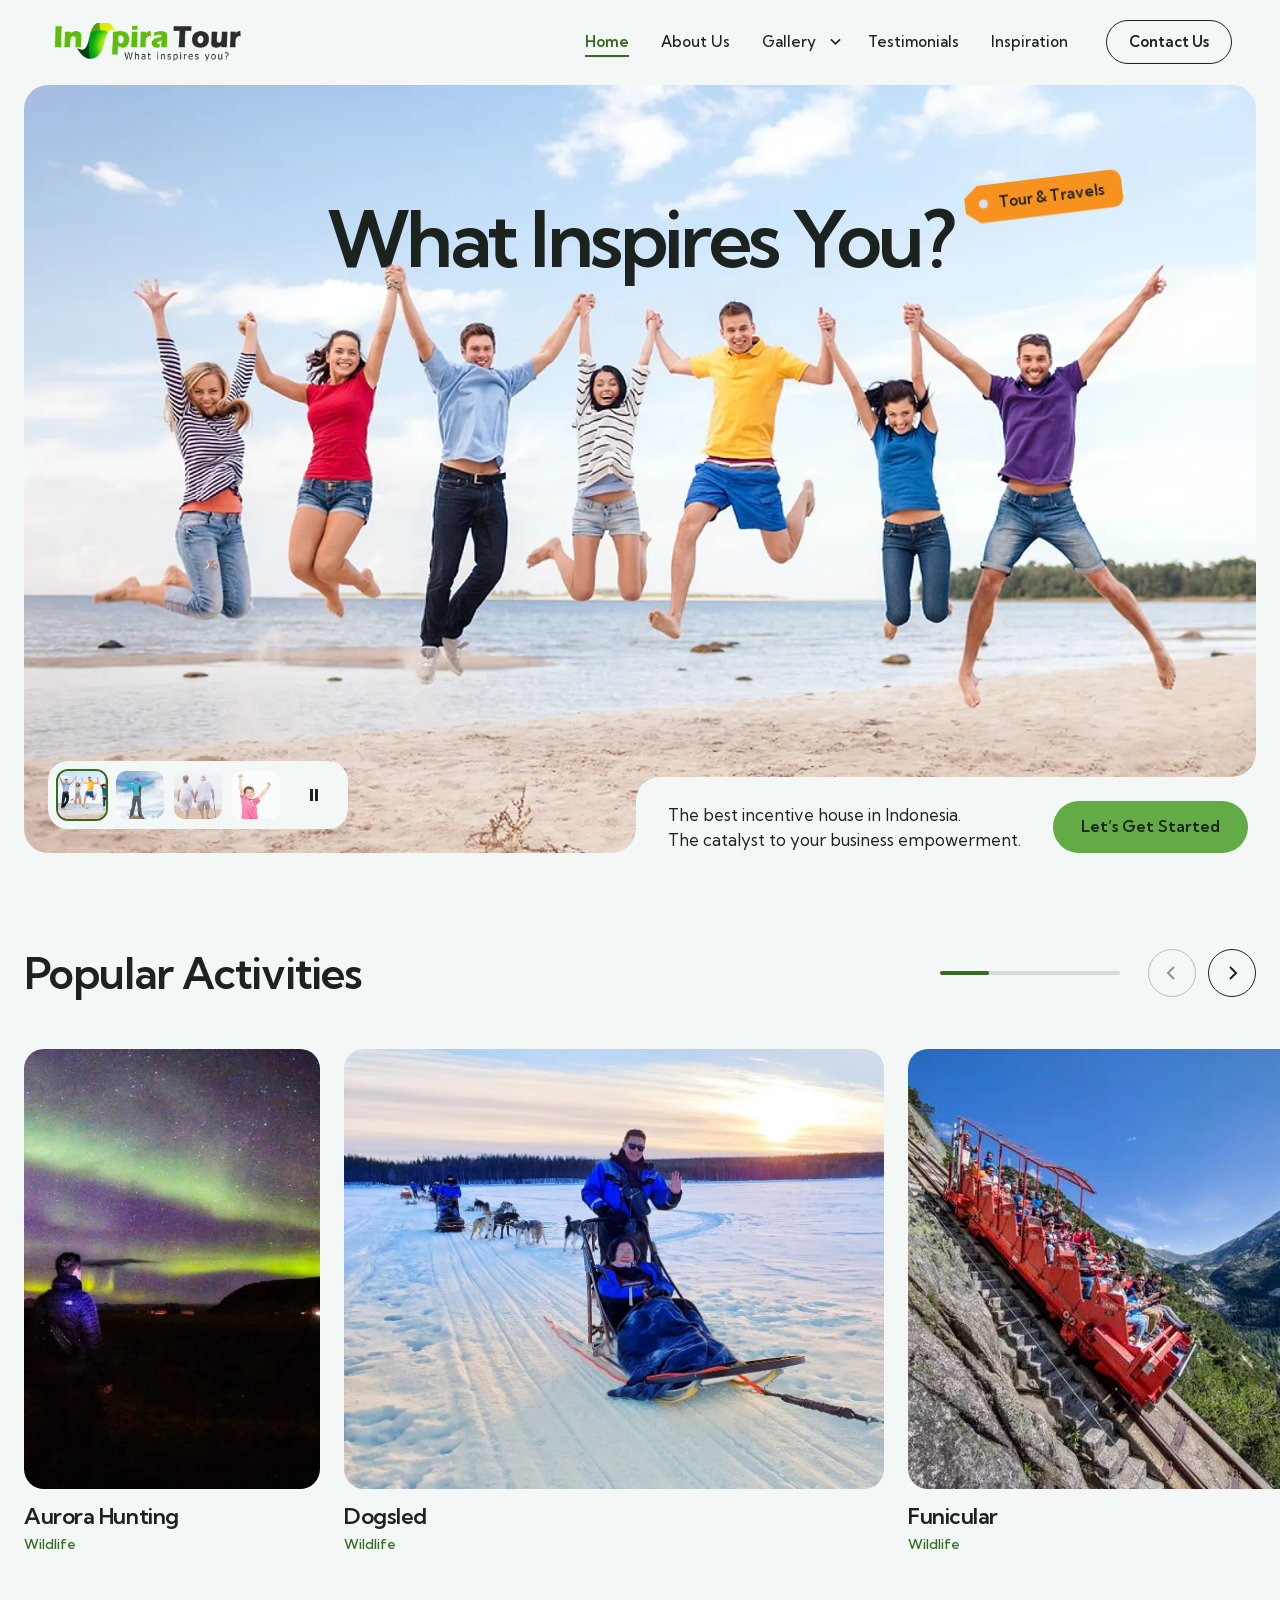
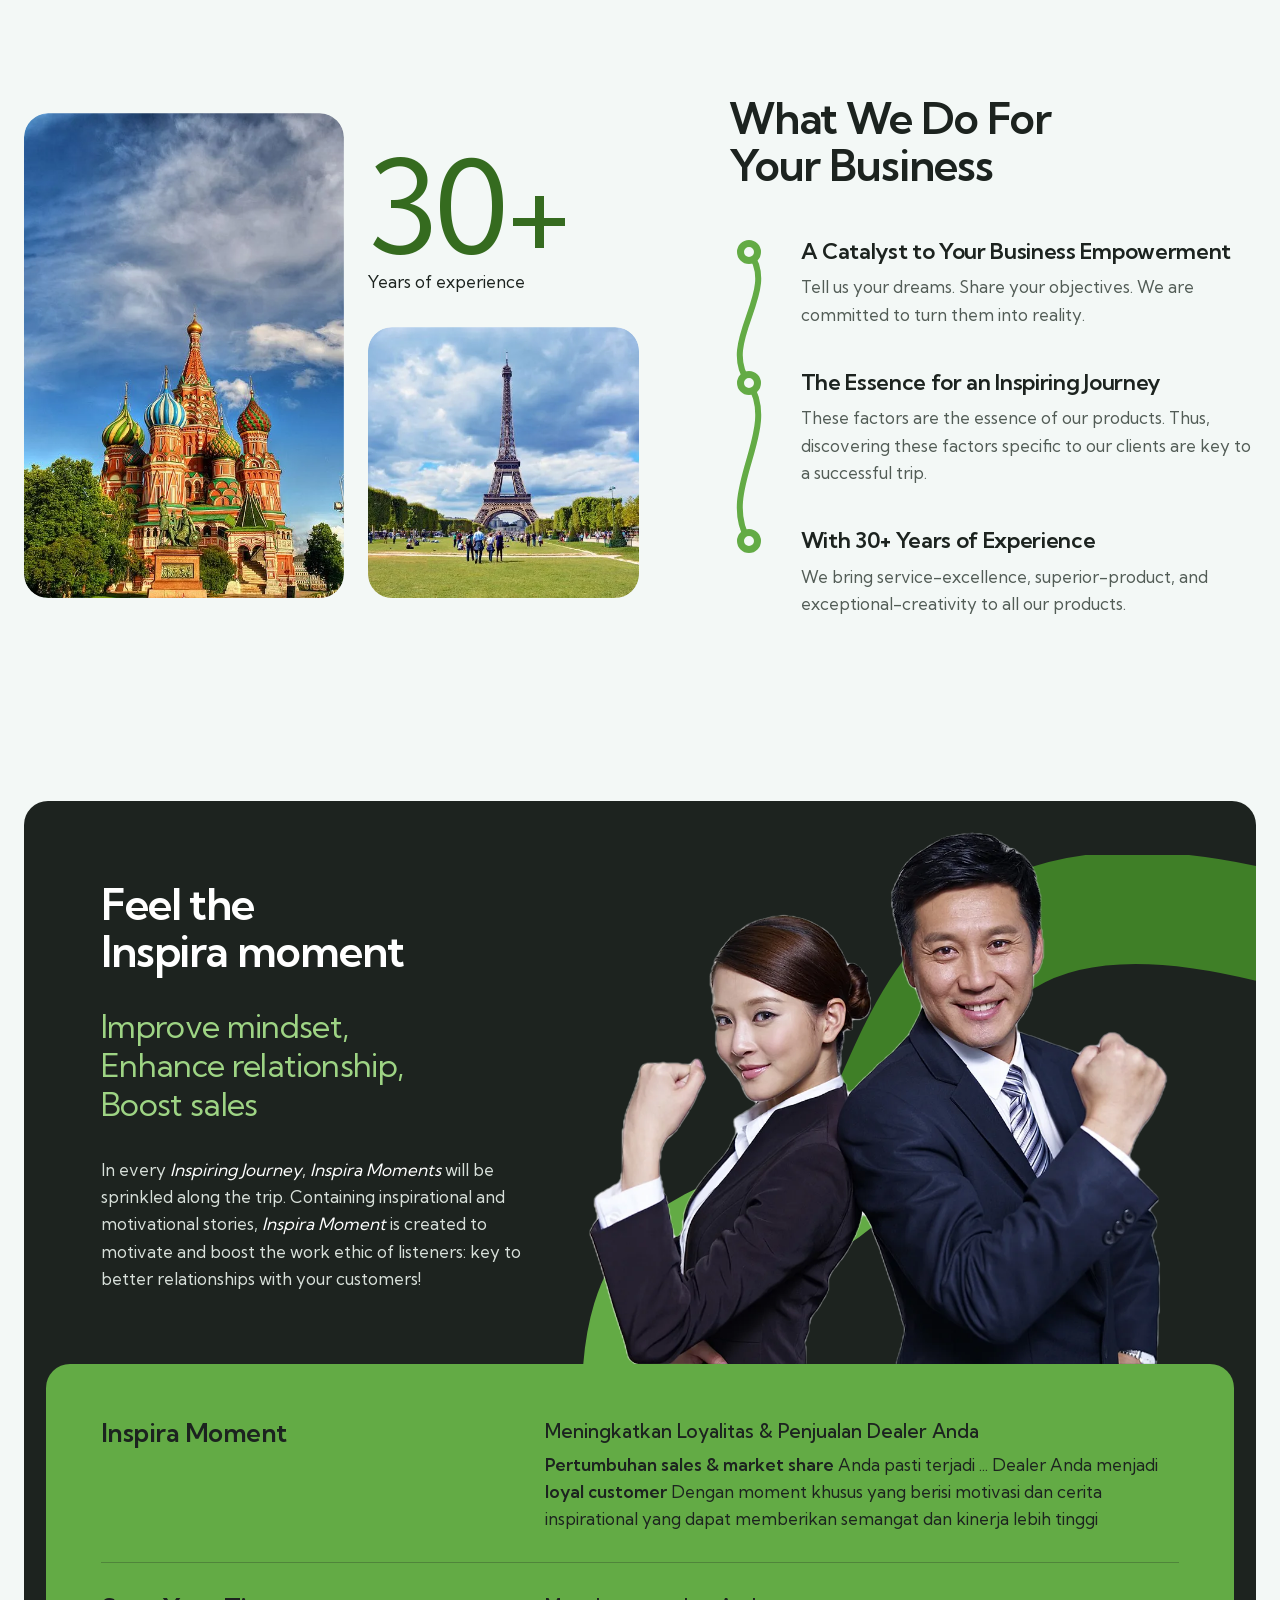
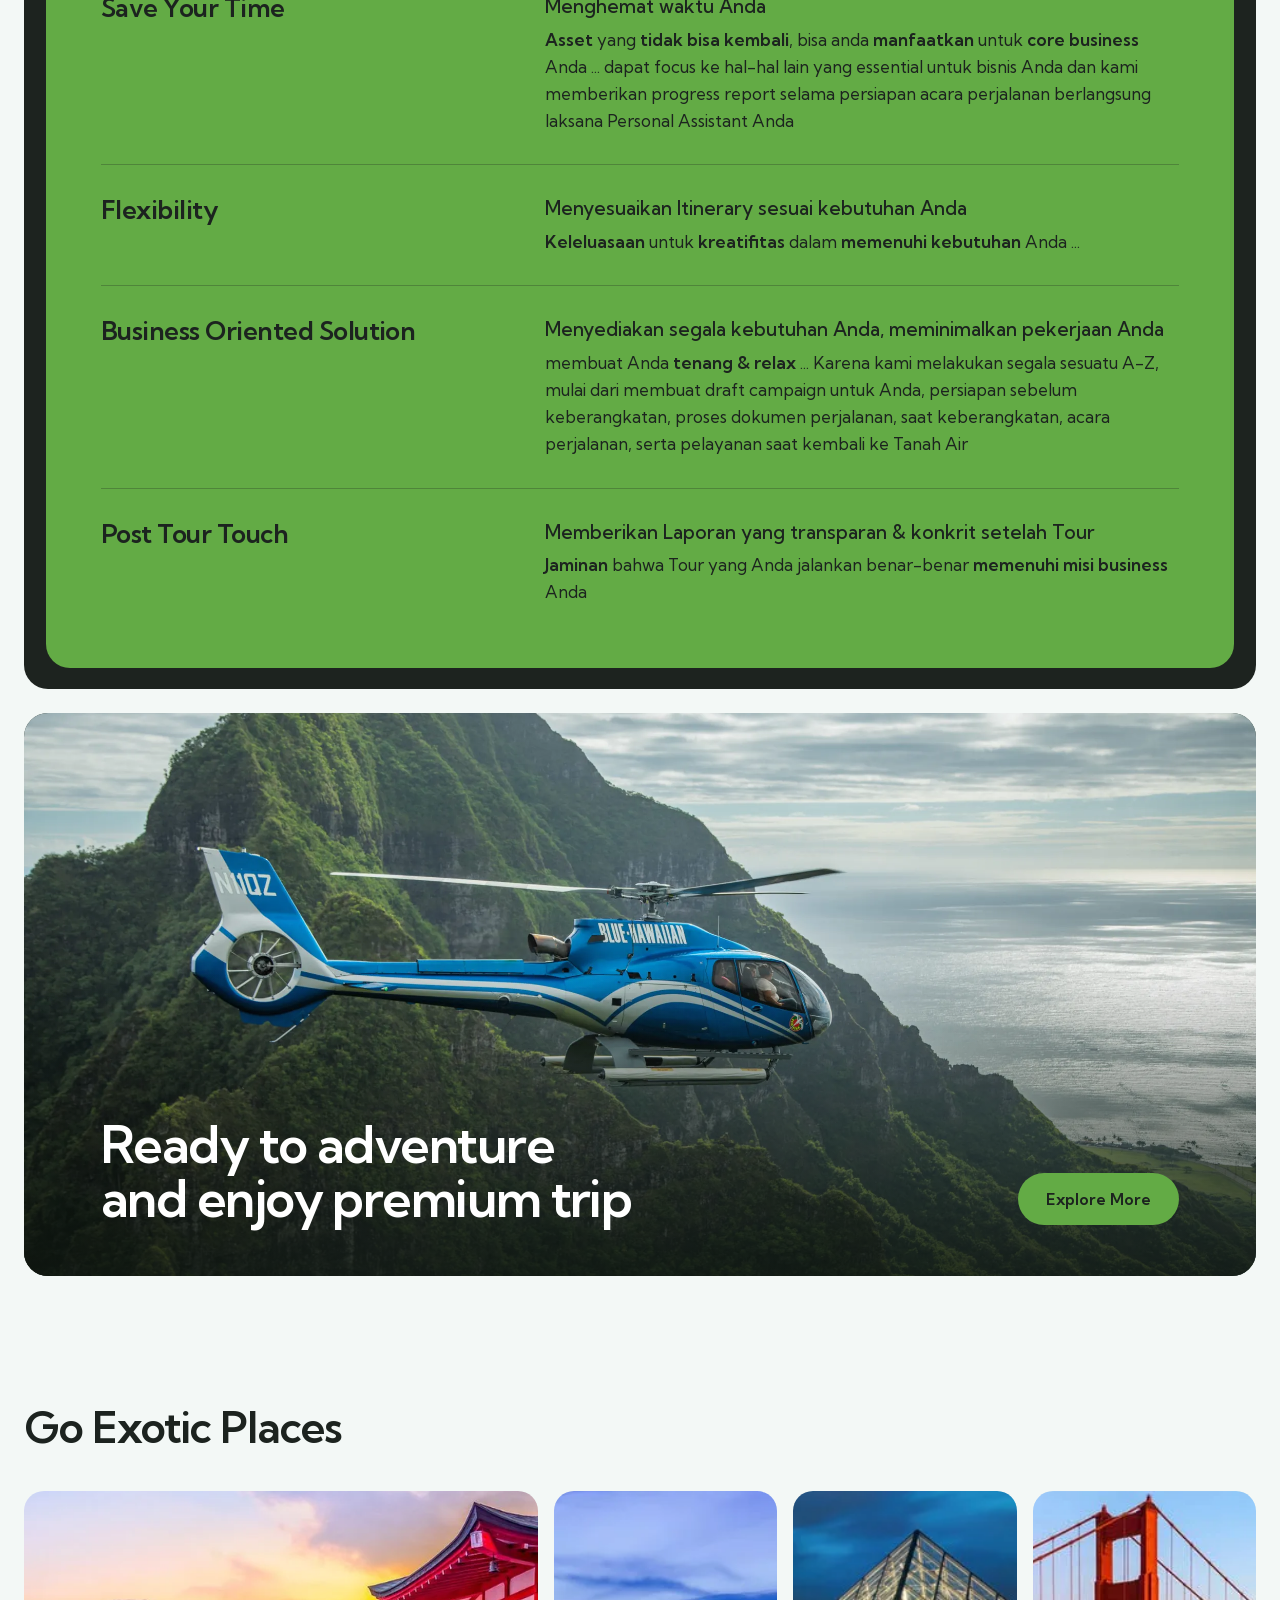
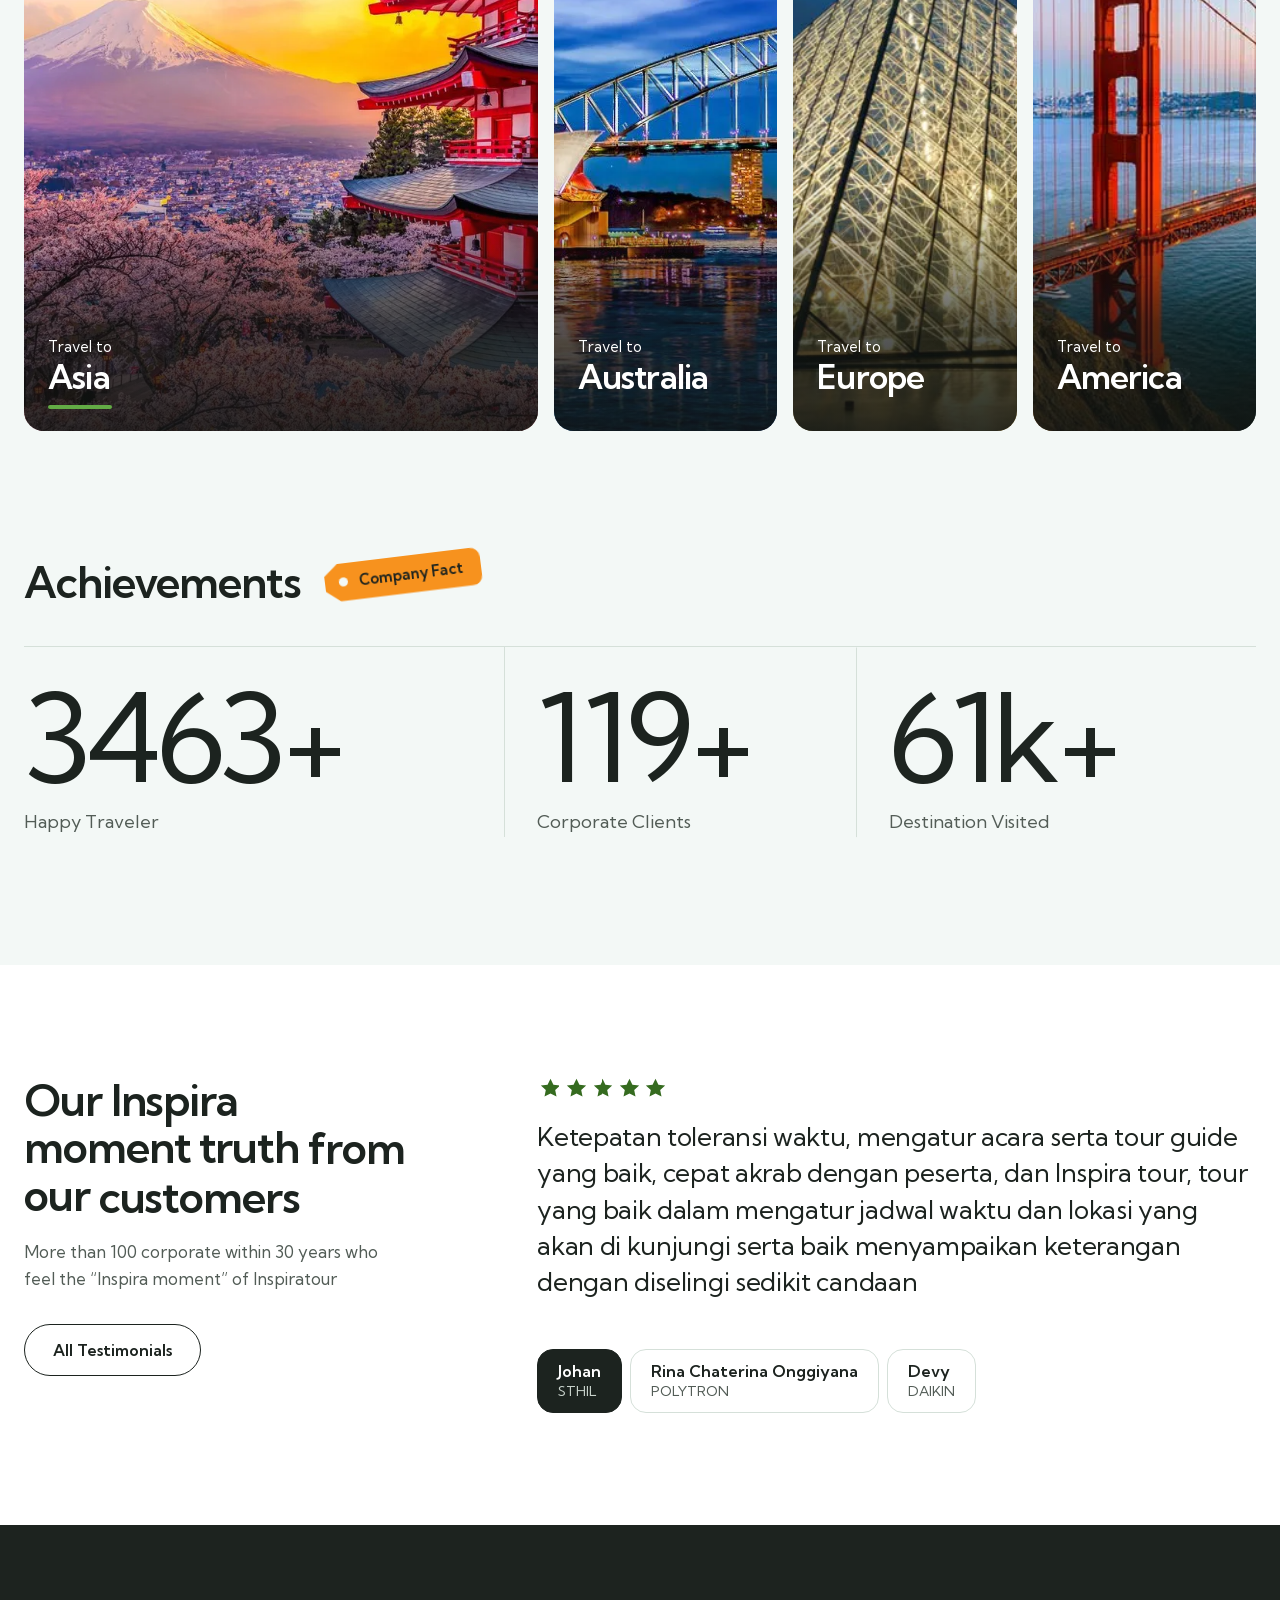
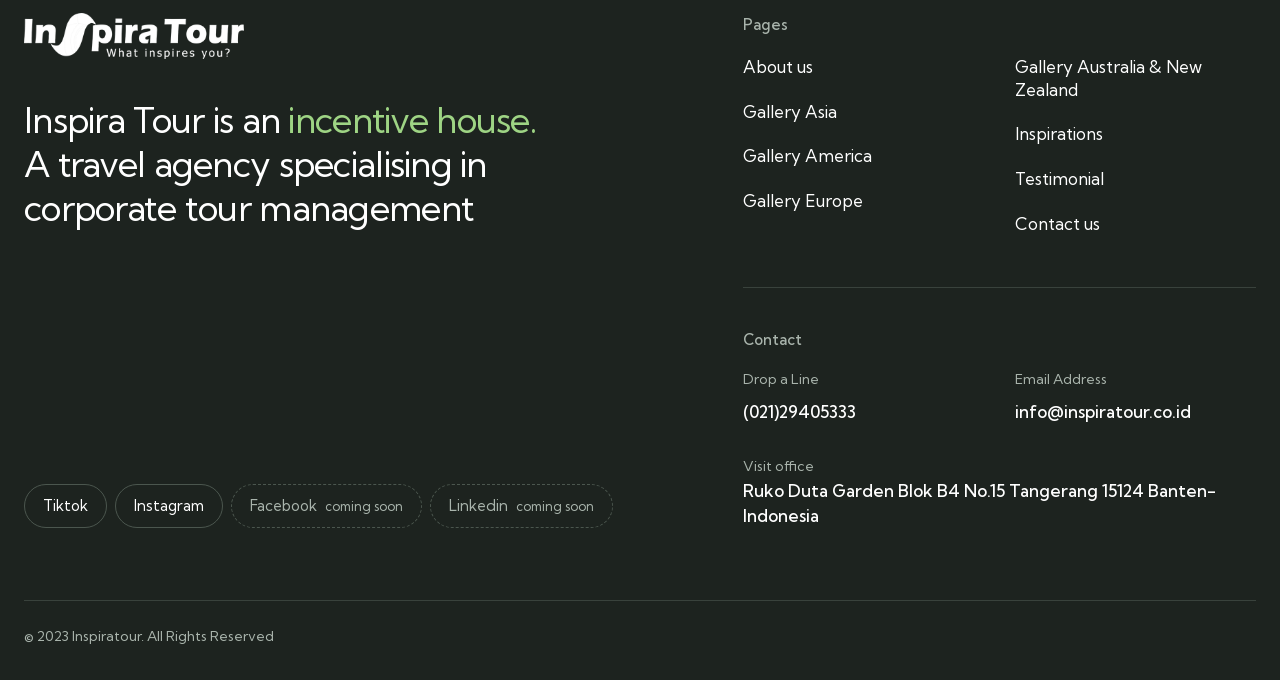
==== commit c62e020a: "update" ====
--- a/index.html
+++ b/index.html
@@ -10,7 +10,11 @@
   <link rel="preload" href="assets/fonts/kumbh-sans-latin.woff2" as="font" type="font/woff2" crossorigin>
   <link rel="stylesheet" href="assets/css/style.css">
   <script>document.documentElement.className = 'js';</script>
+  <script src="assets/js/vendor/gsap.min.js" defer></script>
+  <script src="assets/js/vendor/ScrollTrigger.min.js" defer></script>
+  <script src="assets/js/vendor/lenis.min.js" defer></script>
   <script src="assets/js/main.js" defer></script>
+  <script src="assets/js/motion.js" defer></script>
 </head>
 <body>
   <a class="skip-link" href="#main">Skip to content</a>
--- a/assets/css/style.css
+++ b/assets/css/style.css
@@ -390,5 +390,25 @@
   .hero__img { transform: none; }
 }
 
-/* In-page anchors clear the sticky header. */
-[id="business"], [id="moment"], [id="places"], [id="voices"], [id="contact"] { scroll-margin-top: 84px; }
+/* Smooth scroll (Lenis) and word-reveal masks. */
+html.lenis, html.lenis body { height: auto; }
+.lenis.lenis-stopped { overflow: clip; }
+.lenis [data-lenis-prevent] { overscroll-behavior: contain; }
+.w { display: inline-block; overflow: hidden; vertical-align: top; padding: .08em .05em .16em; margin: -.08em -.05em -.16em; }
+.w__i { display: inline-block; }
+
+/* Card hover: only on devices that can hover. */
+@media (hover: hover) {
+  .act figcaption strong { transition: color .25s, transform .4s var(--ease); }
+  .act:hover figcaption strong { color: var(--primary-deep); transform: translateX(6px); }
+  .places__list img { transition: transform .8s var(--ease); }
+  .places__list li:hover img, .places__card:focus-visible img { transform: scale(1.06); }
+  .moment__list h3 { transition: transform .4s var(--ease); }
+  .moment__list article:hover h3 { transform: translateX(10px); }
+  .facts__list > div { transition: transform .4s var(--ease); }
+  .facts__list > div:hover { transform: translateY(-6px); }
+  .voices__tabs button { transition: border-color .2s, background-color .2s, transform .3s var(--ease); }
+  .voices__tabs button:hover { transform: translateY(-3px); }
+  .btn:hover { transform: translateY(-2px); }
+  .btn:active { transform: none; }
+}
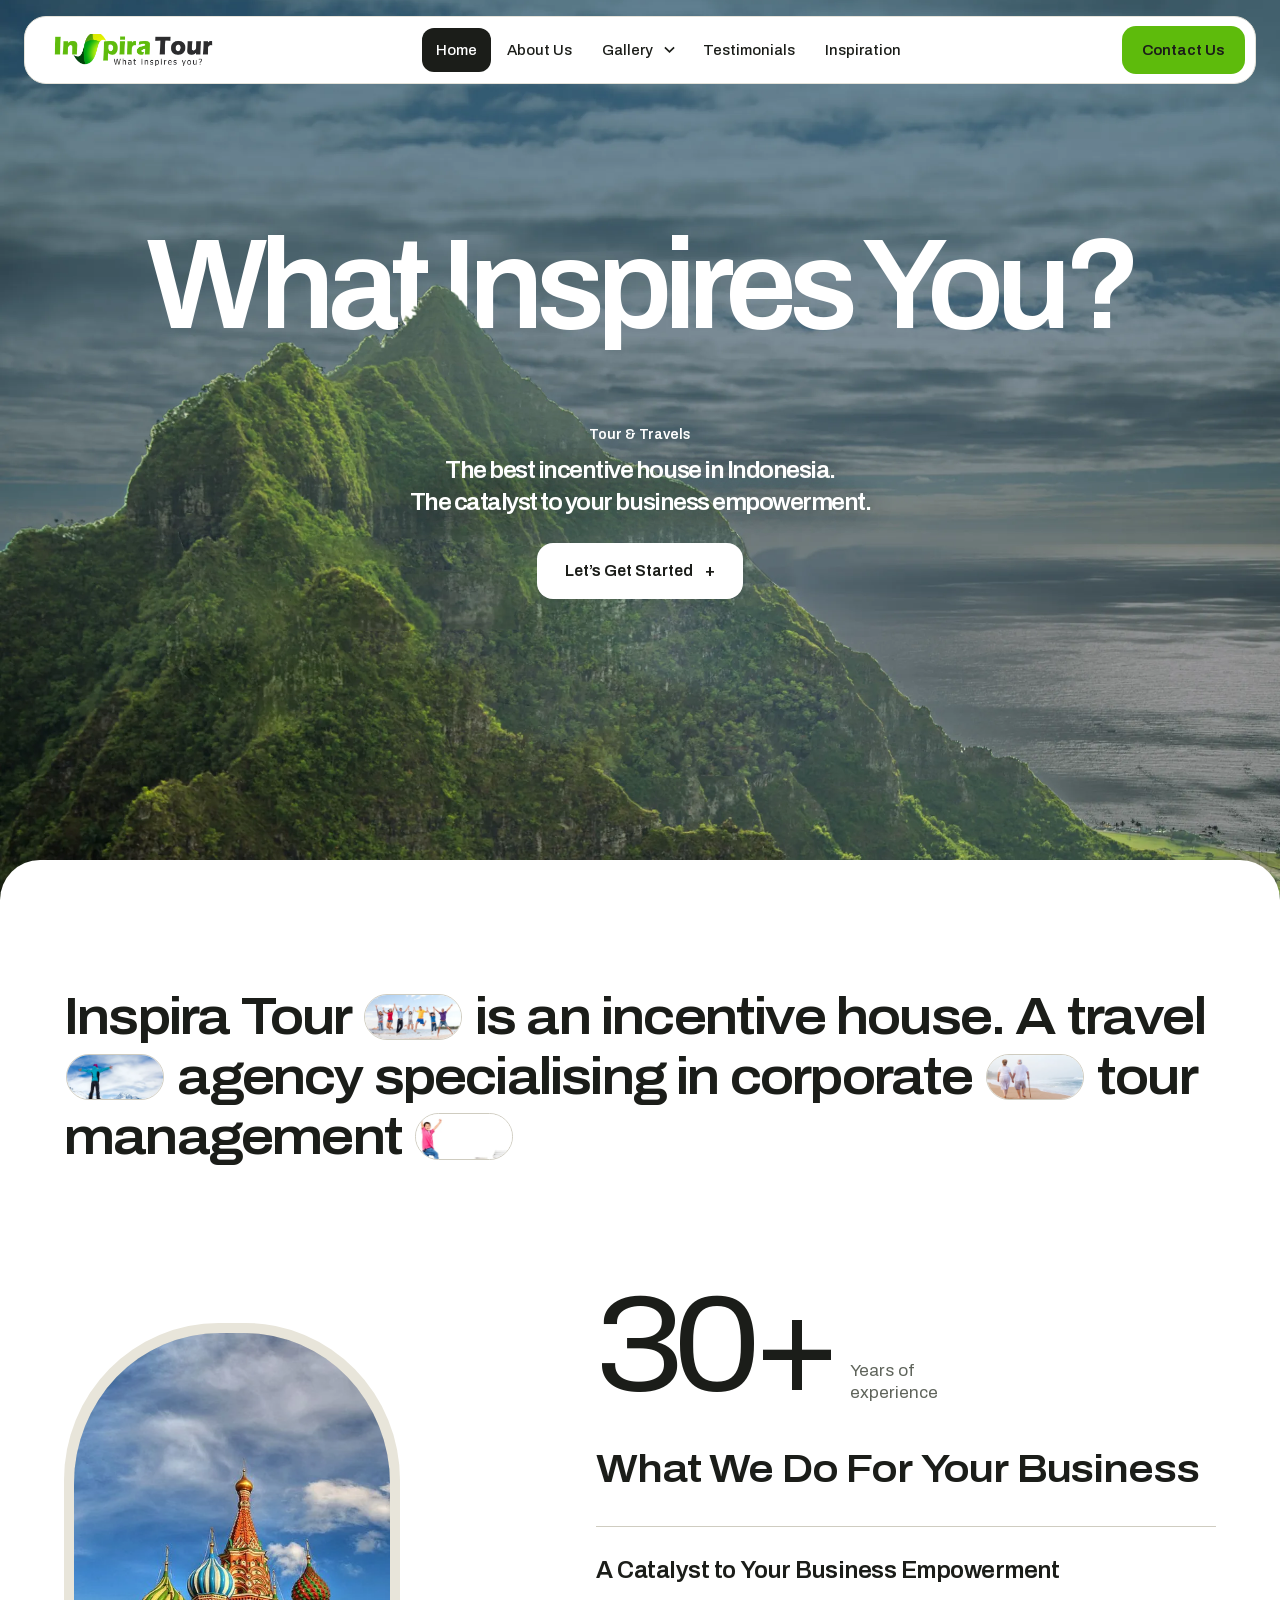
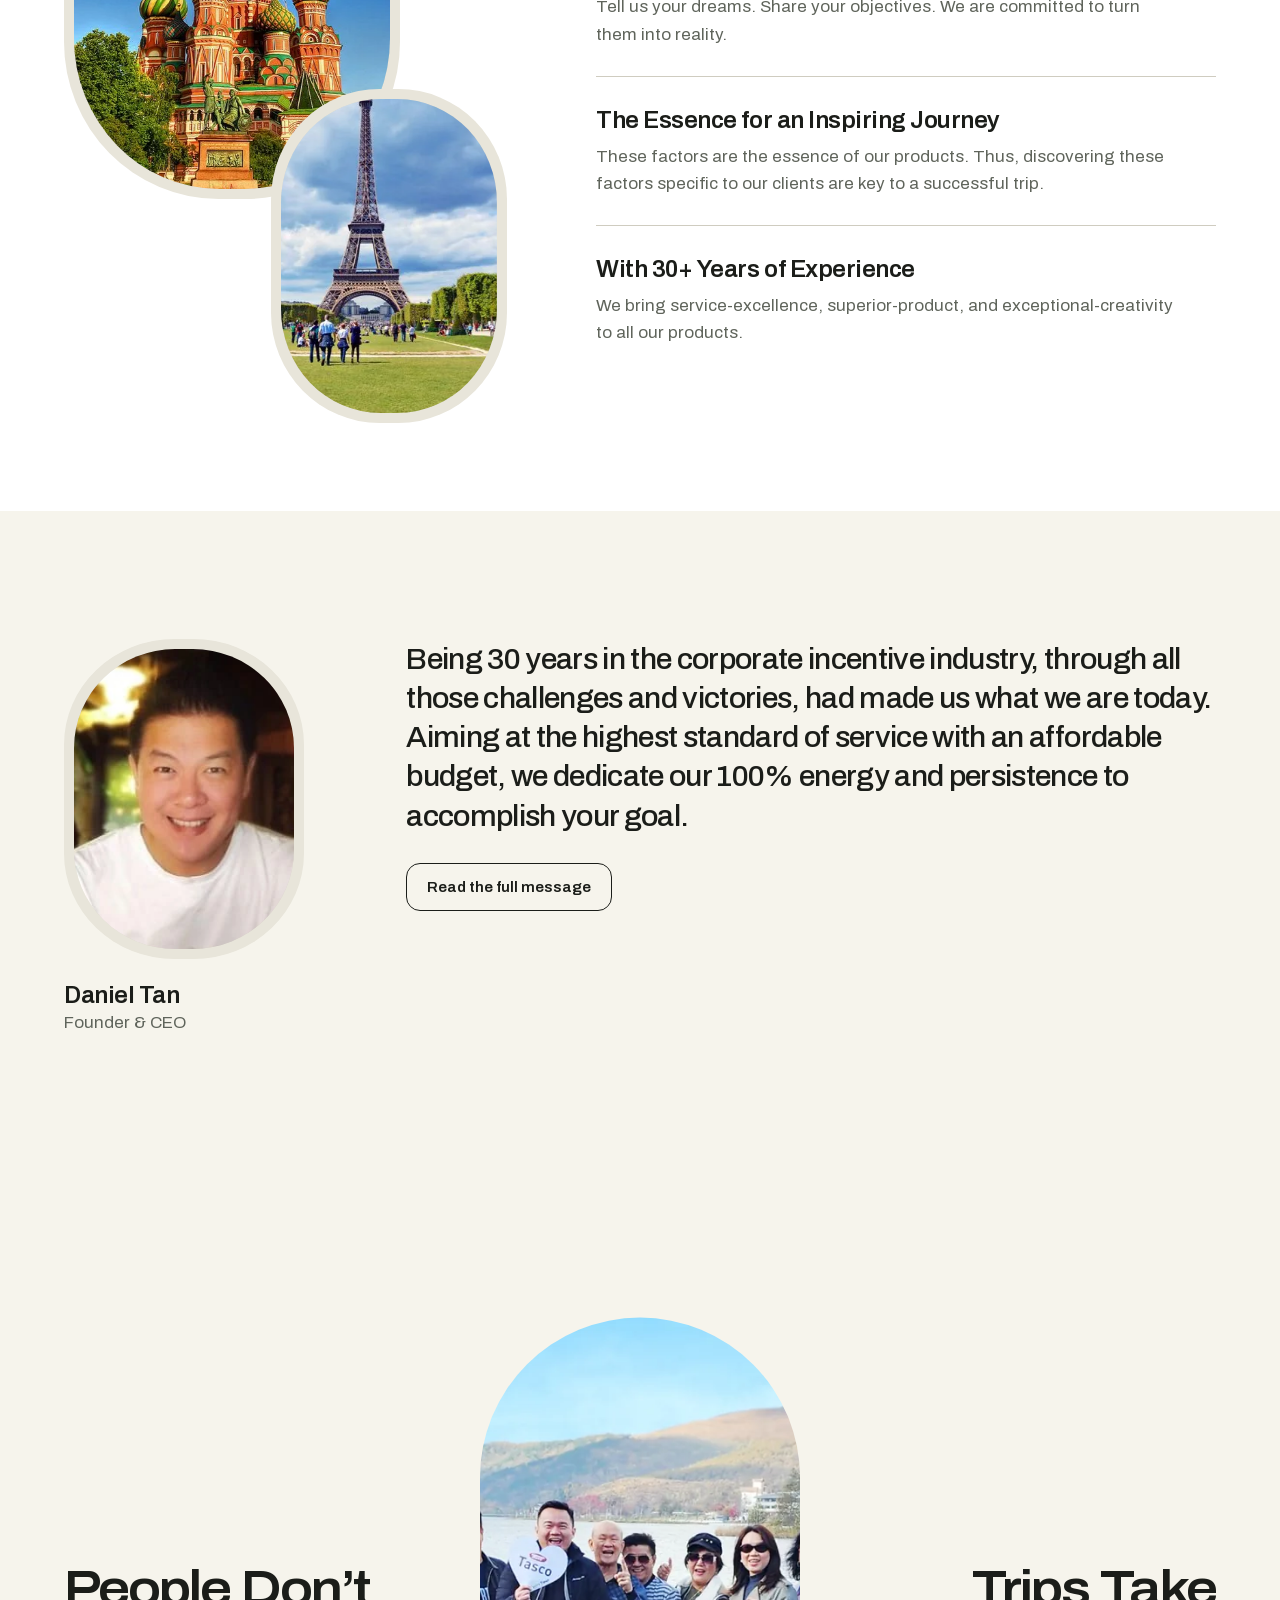
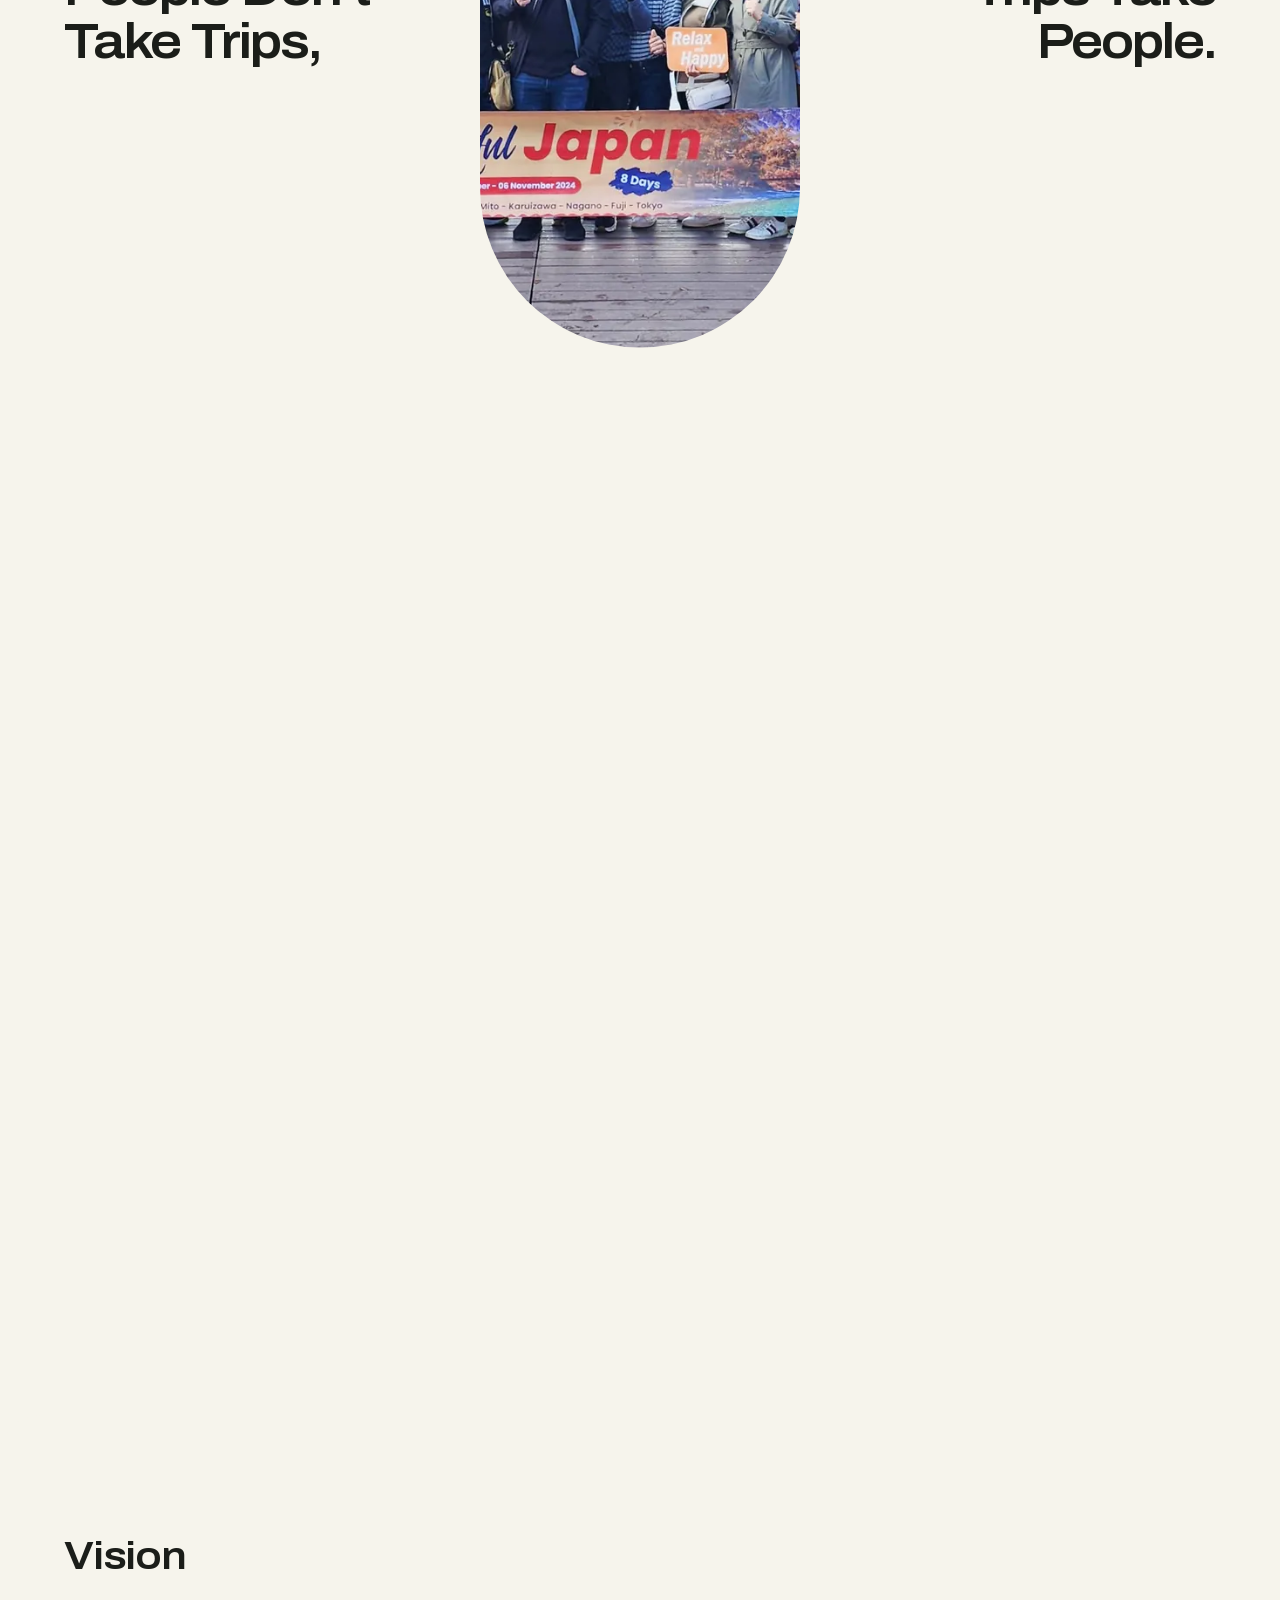
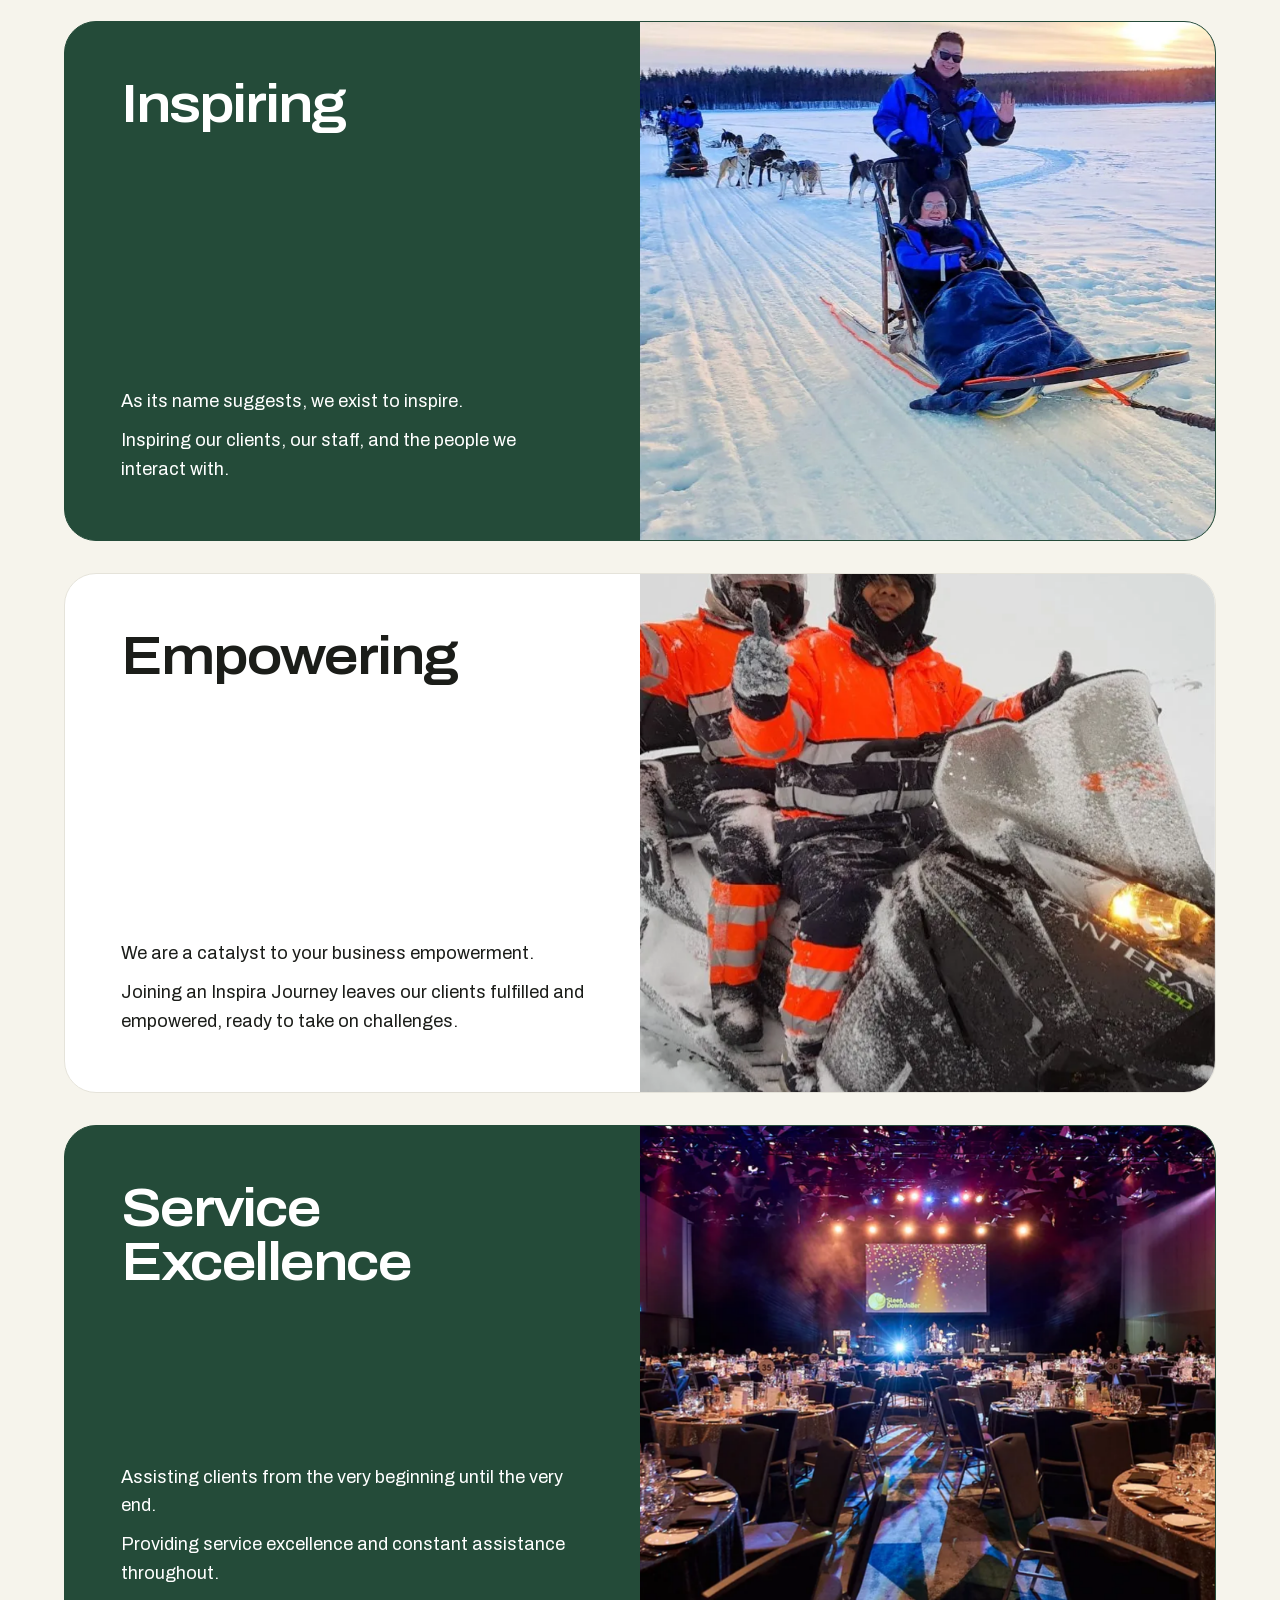
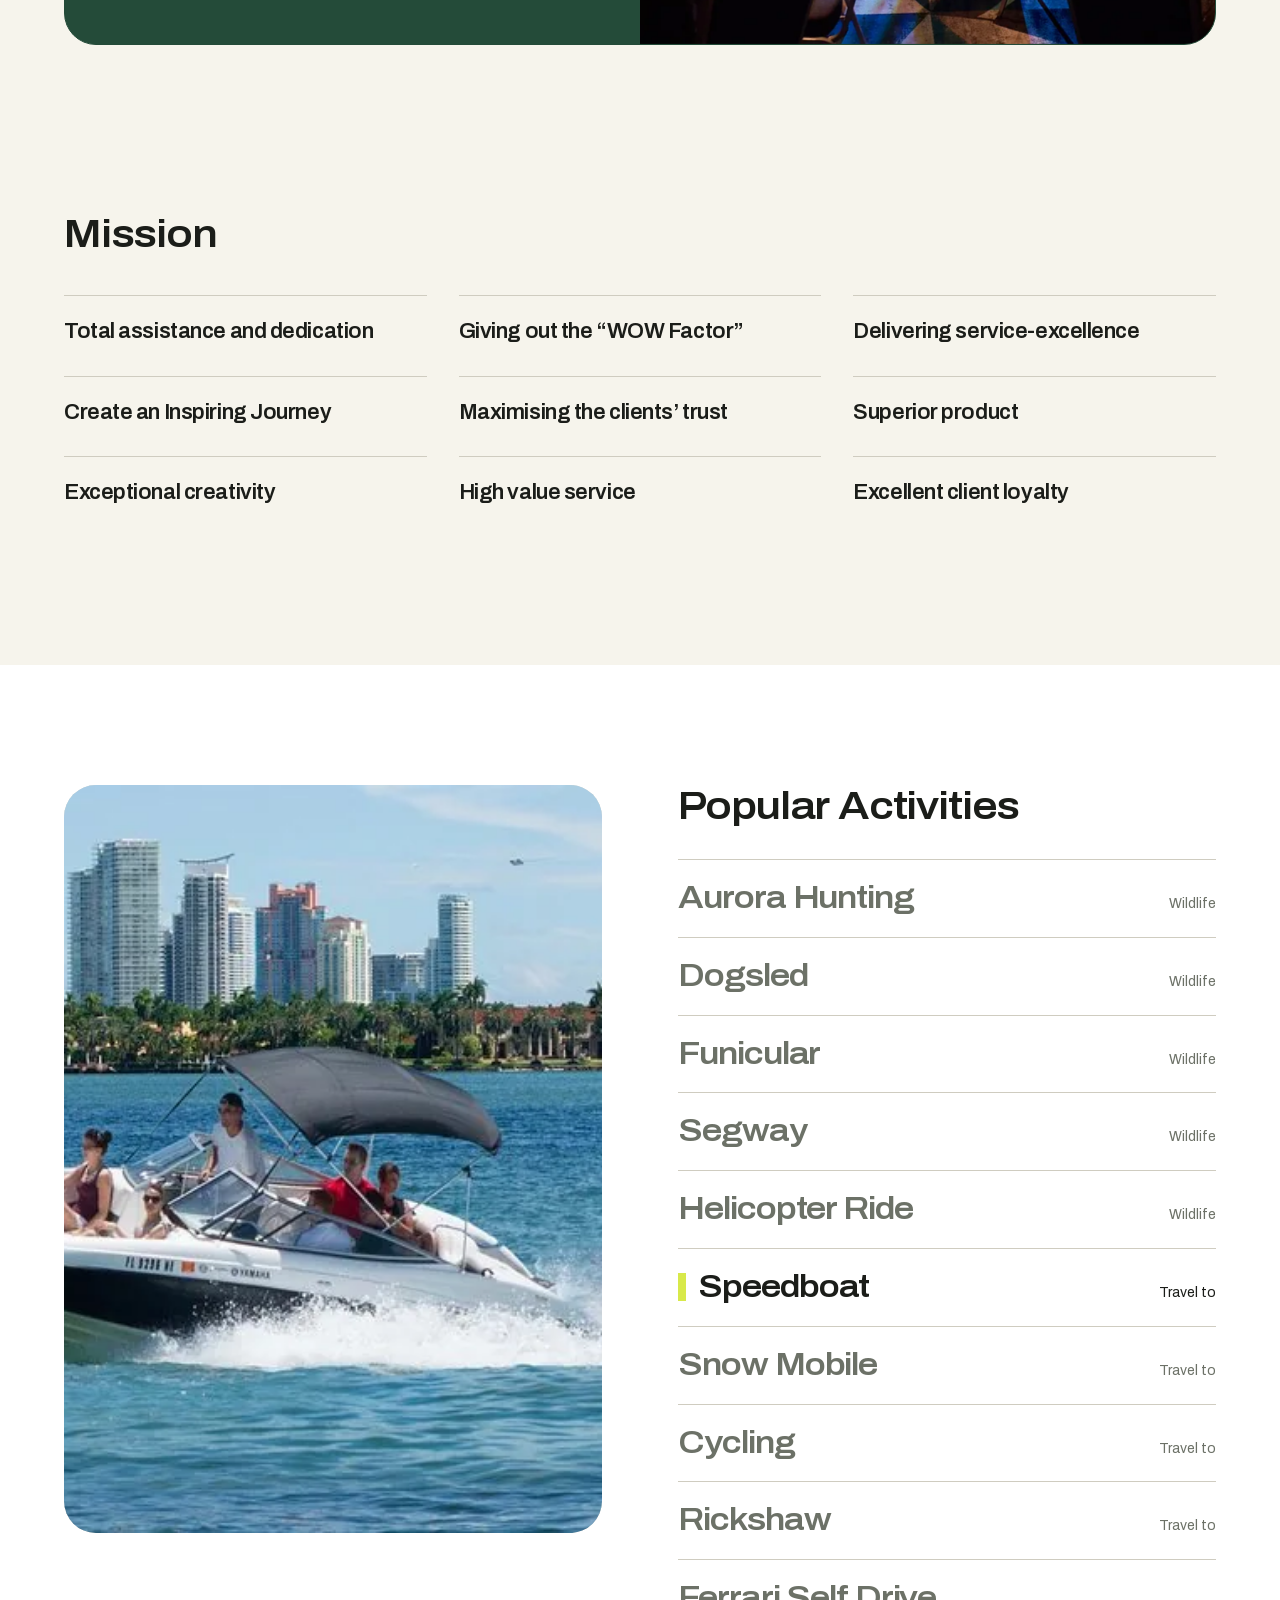
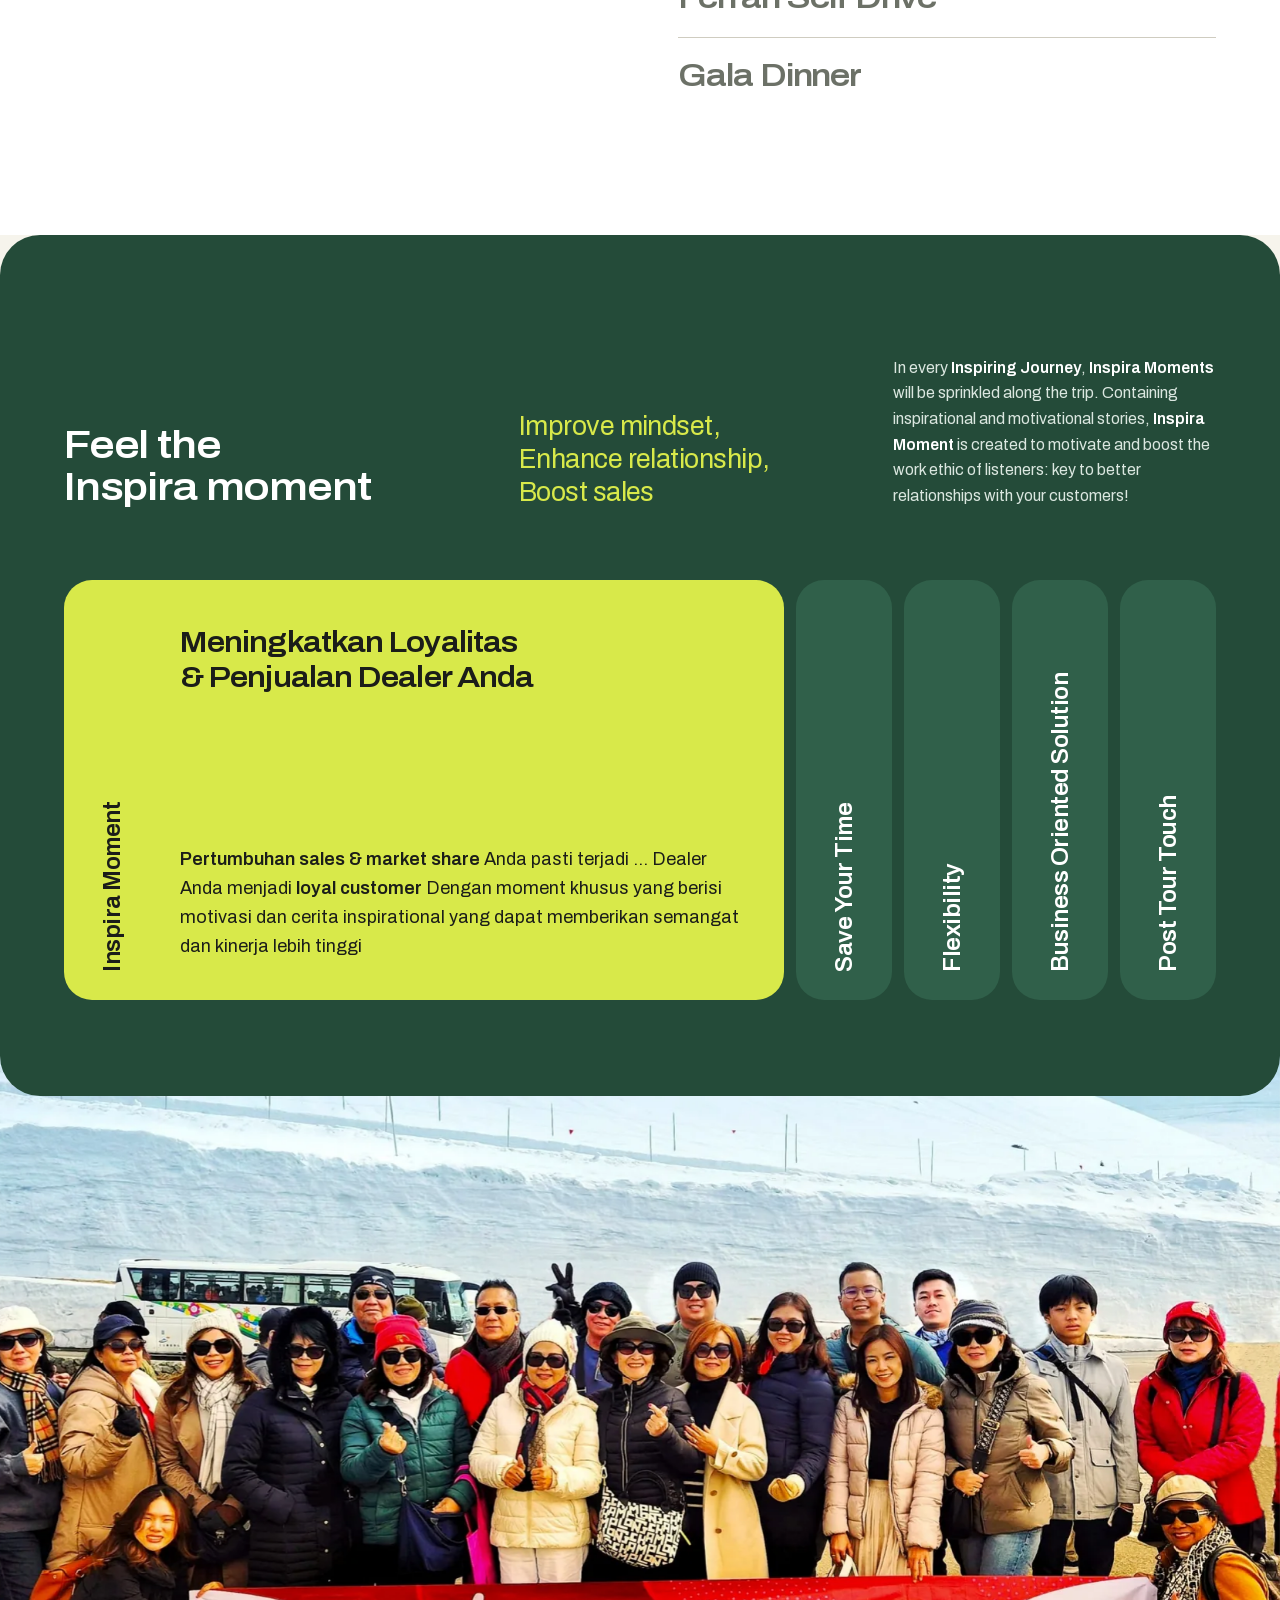
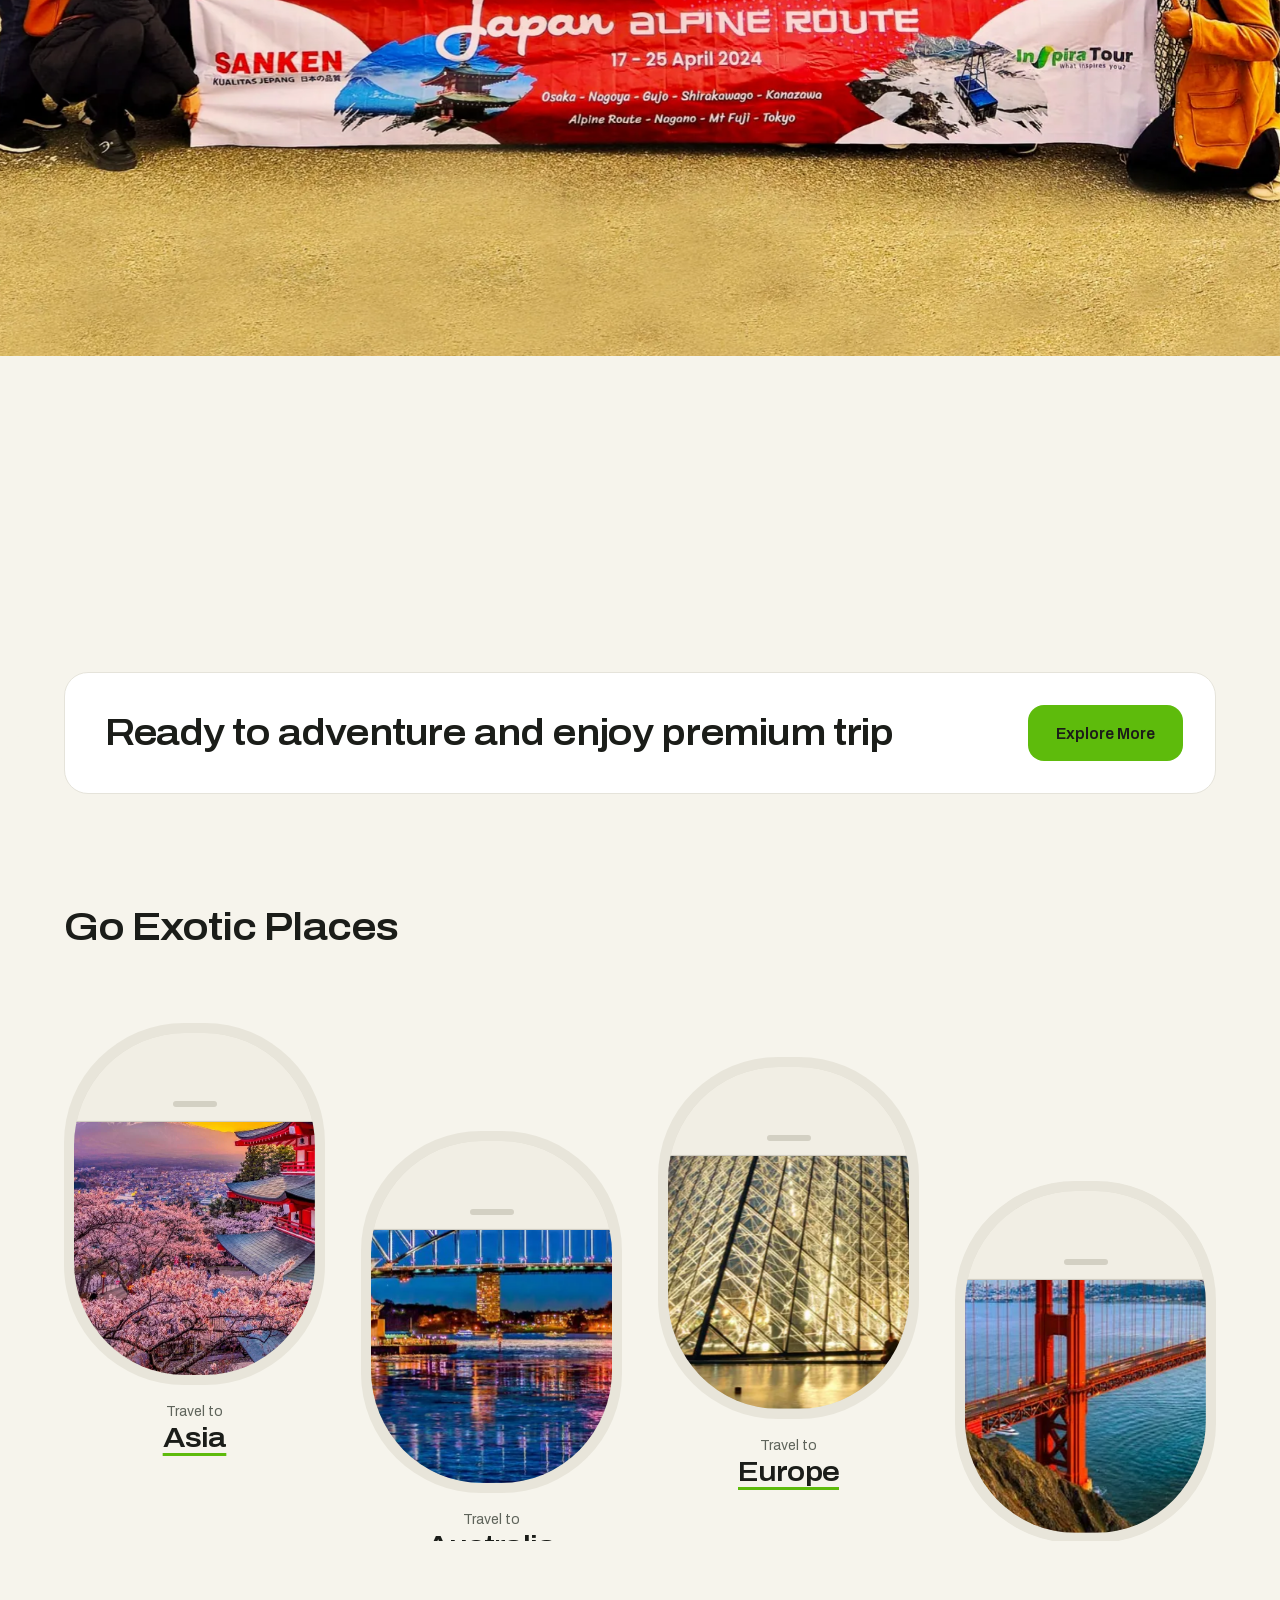
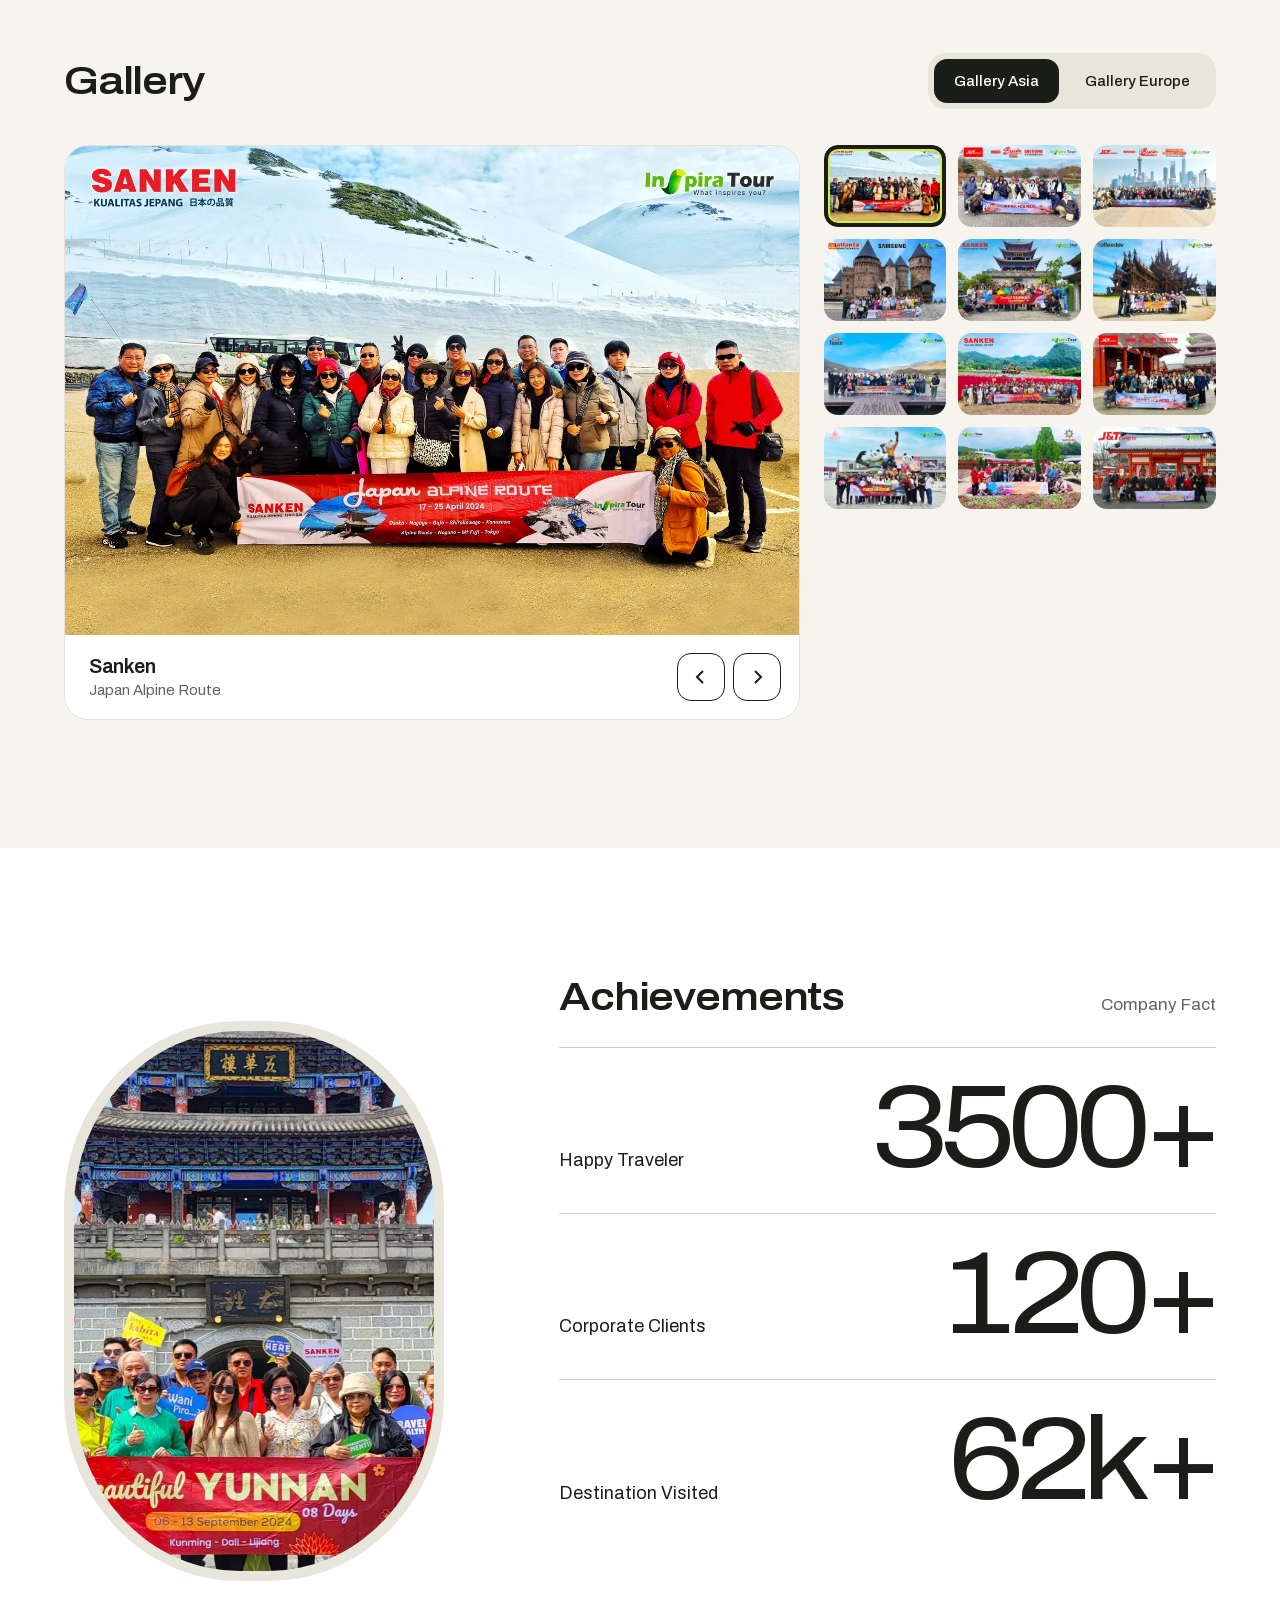
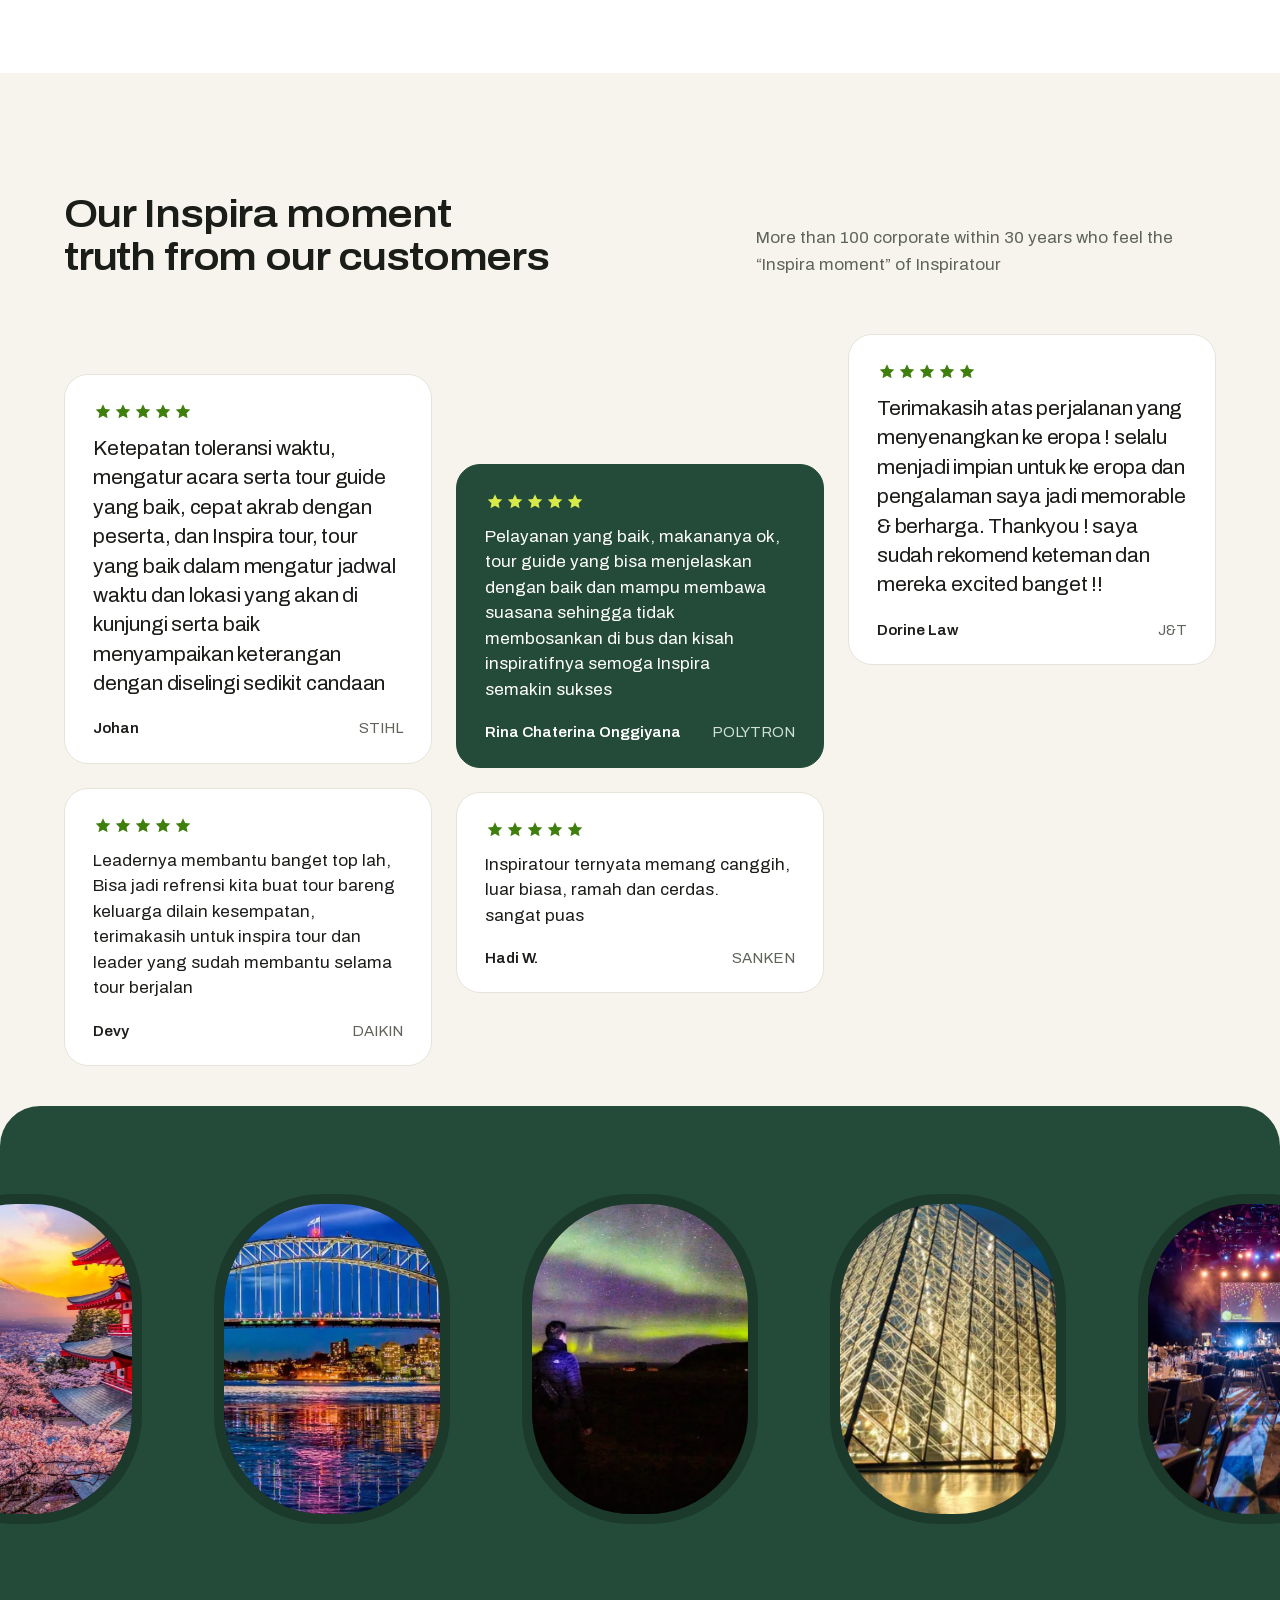
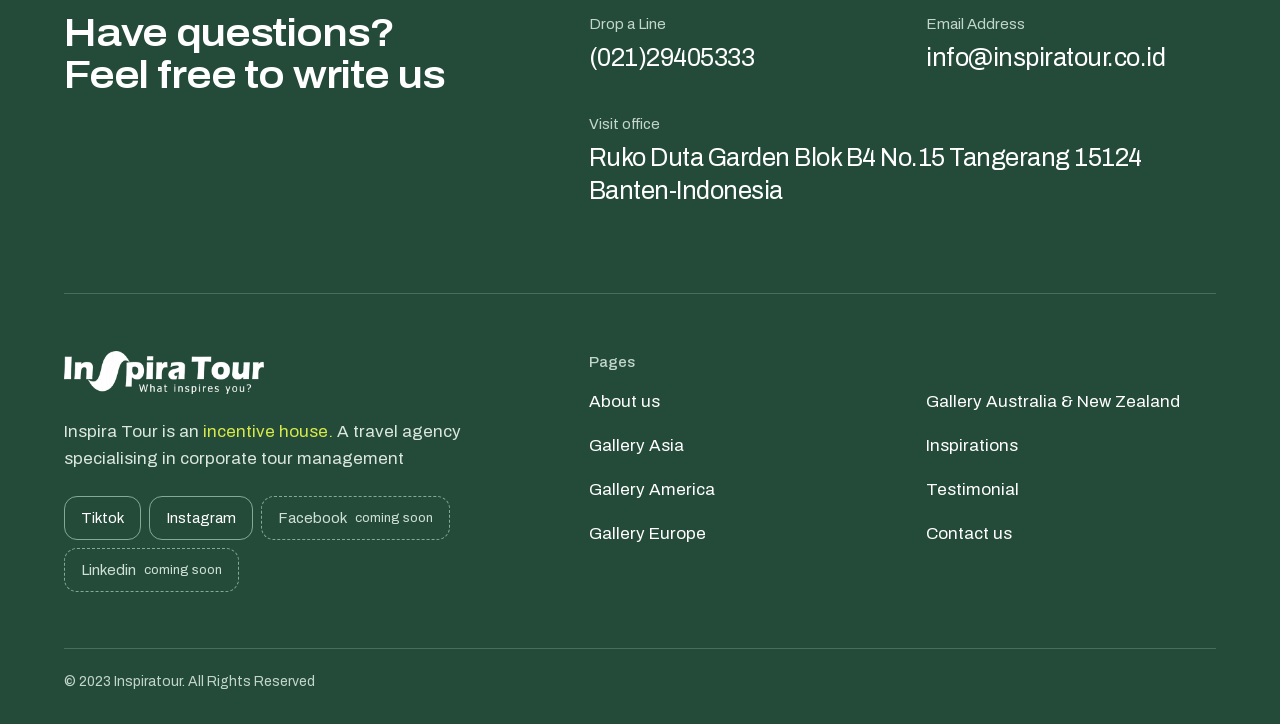
==== commit 940fa652: "update design" ====
--- a/index.html
+++ b/index.html
@@ -1,329 +1,1054 @@
 <!DOCTYPE html>
-<html lang="en" class="no-js">
+<html lang="en">
 <head>
   <meta charset="utf-8">
   <meta name="viewport" content="width=device-width, initial-scale=1">
-  <title>Inspiratour: What Inspires You?</title>
+  <title>Inspira Tour company profile: What Inspires You?</title>
   <meta name="description" content="Inspira Tour is an incentive house. A travel agency specialising in corporate tour management.">
-  <meta name="theme-color" content="#F3F8F6">
+  <meta name="theme-color" content="#F6F4EC">
   <link rel="icon" href="data:,">
-  <link rel="preload" href="assets/fonts/kumbh-sans-latin.woff2" as="font" type="font/woff2" crossorigin>
-  <link rel="stylesheet" href="assets/css/style.css">
-  <script>document.documentElement.className = 'js';</script>
-  <script src="assets/js/vendor/gsap.min.js" defer></script>
-  <script src="assets/js/vendor/ScrollTrigger.min.js" defer></script>
-  <script src="assets/js/vendor/lenis.min.js" defer></script>
-  <script src="assets/js/main.js" defer></script>
-  <script src="assets/js/motion.js" defer></script>
+  <link rel="preload" href="assets/fonts/archivo-latin.woff2" as="font" type="font/woff2" crossorigin>
+  <script>document.documentElement.classList.add('js');</script>
+  <script src="assets/js/gsap.min.js" defer></script>
+  <script src="assets/js/ScrollTrigger.min.js" defer></script>
+  <script src="assets/js/lenis.min.js" defer></script>
+  <style>
+    @font-face { font-family: Archivo; src: url('assets/fonts/archivo-latin.woff2') format('woff2'); font-weight: 400 700; font-stretch: 75% 125%; font-display: swap; }
+
+    /* Green and lime are sampled from the logo; forest and neutrals are DESIGN.md section 02. */
+    :root {
+      --green: #5ebb0c;
+      --green-hover: #74cb2a;
+      --lime: #d8e94a;
+      --forest: #244b39;
+      --forest-2: #30604a;
+      --canvas: #f6f4ec;
+      --white: #fff;
+      --ink: #1b1d19;
+      --muted: #5f645b;
+      --line: #e5e3da;
+      --line-2: #cfccc0;
+      --r: 20px;
+      --r-l: 24px;
+      --win: 46% / 33%;
+      --gutter: 64px;
+      --ease: cubic-bezier(.2, .7, .2, 1);
+    }
+
+    *, *::before, *::after { box-sizing: border-box; }
+    html { -webkit-text-size-adjust: 100%; scroll-padding-top: 112px; }
+    body { margin: 0; background: var(--canvas); color: var(--ink); font: 400 17px/1.6 Archivo, system-ui, sans-serif; -webkit-font-smoothing: antialiased; overflow-x: clip; }
+    img, svg { display: block; max-width: 100%; }
+    img { height: auto; }
+    h1, h2, h3, p, ul, ol, dl, dd, figure, blockquote { margin: 0; padding: 0; }
+    ul, ol { list-style: none; }
+    a { color: inherit; text-decoration: none; }
+    button { font: inherit; color: inherit; background: none; border: 0; padding: 0; text-align: inherit; }
+    a[href], button, summary { cursor: pointer; }
+    button:disabled { cursor: not-allowed; }
+    em { font-style: normal; }
+    :focus-visible { outline: 3px solid #2f6d05; outline-offset: 3px; border-radius: 8px; }
+    .dark :focus-visible { outline-color: var(--lime); }
+
+    .wrap { width: min(100% - 2 * var(--gutter), 1312px); margin-inline: auto; }
+    .h2 { font-size: clamp(31px, 3.06vw, 44px); line-height: 1.08; font-weight: 600; font-stretch: 112%; letter-spacing: -.03em; text-wrap: balance; }
+    .num { font-weight: 400; font-stretch: 112%; letter-spacing: -.06em; line-height: .86; font-variant-numeric: tabular-nums; }
+    .skip { position: fixed; top: 8px; left: 8px; z-index: 100; padding: 12px 20px; background: var(--ink); color: #fff; border-radius: 12px; transform: translateY(-200%); }
+    .skip:focus { transform: none; }
+
+    .btn { display: inline-flex; align-items: center; justify-content: center; min-height: 56px; padding: 0 28px; border-radius: 16px; background: var(--green); color: var(--ink); font-weight: 600; font-size: 16px; white-space: nowrap; transition: background-color .2s, transform .2s var(--ease); }
+    .btn:hover { background: var(--green-hover); }
+    .btn:active { transform: scale(.97); background: #52a30a; }
+    .btn--s { min-height: 48px; padding: 0 20px; font-size: 15px; border-radius: 14px; }
+    .round { display: grid; place-items: center; width: 48px; height: 48px; border-radius: 14px; border: 1.5px solid var(--ink); transition: background-color .2s, color .2s, transform .2s; }
+    .round svg { width: 16px; height: 16px; fill: none; stroke: currentColor; stroke-width: 2; }
+    .round:hover { background: var(--ink); color: #fff; }
+    .round:active { transform: scale(.94); }
+
+    /* Cabin window: the one shape every destination and person is seen through. */
+    .win { position: relative; overflow: hidden; border-radius: var(--win); background: #dad7ca; }
+    .ring { padding: 10px; border-radius: var(--win); background: #e8e5da; }
+    .shade { position: absolute; inset: 0; z-index: 2; background: #f1eee4; border-bottom: 1px solid var(--line-2); transform: translateY(-101%); transition: transform .28s var(--ease); }
+    .shade::after { content: ''; position: absolute; left: 50%; bottom: 14px; width: 44px; height: 6px; margin-left: -22px; border-radius: 6px; background: #d3d0c3; }
+
+    .px { position: relative; overflow: hidden; }
+    .px > img { position: absolute; inset: 0; width: 100%; height: 100%; max-width: none; object-fit: cover; object-position: var(--pos, 50% 50%); }
+    .parallax .px > img { top: calc(var(--p, 12) * -1%); height: calc(100% + var(--p, 12) * 2%); will-change: transform; }
+
+    .w { display: inline-block; overflow: hidden; vertical-align: top; padding: .06em .05em .16em; margin: -.06em -.05em -.16em; }
+    .w > span { display: inline-block; }
+    html.lenis, html.lenis body { height: auto; }
+    .lenis.lenis-stopped { overflow: clip; }
+
+    /* Navigation bar */
+    .bar { position: fixed; z-index: 60; top: 16px; left: 50%; translate: -50% 0; width: min(100% - 48px, 1376px); display: flex; align-items: center; justify-content: space-between; gap: 24px; height: 68px; padding: 0 10px 0 24px; background: var(--white); border: 1px solid var(--line); border-radius: 22px; }
+    .bar__logo { display: flex; align-items: center; min-height: 44px; }
+    .bar__logo img { width: 166px; }
+    .nav { display: none; }
+    .nav > ul { display: flex; gap: 2px; }
+    .nav > ul > li { position: relative; display: flex; align-items: center; }
+    .nav__a { display: flex; align-items: center; min-height: 44px; padding: 0 14px; border-radius: 12px; font-size: 15px; font-weight: 500; transition: background-color .2s; }
+    .has-sub .nav__a { padding-right: 34px; }
+    .nav__a:hover { background: var(--canvas); }
+    .nav__a:active { background: var(--line); }
+    .nav__a[aria-current] { background: var(--ink); color: #fff; }
+    .nav__t { position: absolute; right: 2px; top: 50%; margin-top: -22px; display: grid; place-items: center; width: 32px; height: 44px; }
+    .nav__a[aria-current] + .nav__t { color: #fff; }
+    .nav__t svg { width: 11px; fill: none; stroke: currentColor; stroke-width: 1.8; transition: transform .2s; }
+    .nav__t[aria-expanded="true"] svg, .has-sub:hover .nav__t svg { transform: rotate(180deg); }
+    .sub { position: absolute; top: 100%; left: 0; min-width: 210px; padding: 8px; background: var(--white); border: 1px solid var(--line); border-radius: 18px; box-shadow: 0 18px 40px -22px rgb(27 29 25 / .45); visibility: hidden; opacity: 0; transform: translateY(6px); transition: opacity .2s, transform .2s, visibility .2s; }
+    .has-sub:hover .sub, .nav__t[aria-expanded="true"] + .sub { visibility: visible; opacity: 1; transform: none; }
+    .sub a { display: block; padding: 11px 14px; border-radius: 12px; font-size: 15px; line-height: 1.4; white-space: nowrap; }
+    .sub a:hover { background: var(--canvas); }
+    .bar__end { display: flex; align-items: center; gap: 8px; }
+    .menu-btn { display: grid; place-items: center; width: 48px; height: 48px; border-radius: 14px; background: var(--ink); color: #fff; }
+    .menu-btn svg { width: 18px; stroke: currentColor; stroke-width: 2; fill: none; }
+    .menu-btn:active { background: var(--forest); }
+    .menu { width: 100%; max-width: none; height: 100dvh; max-height: none; margin: 0; padding: 20px 20px 32px; border: 0; background: var(--forest); color: #fff; overflow-y: auto; overscroll-behavior: contain; }
+    .menu__top { display: flex; align-items: center; justify-content: space-between; margin-bottom: 20px; }
+    .menu__top img { width: 160px; }
+    .menu .round { border-color: #fff; }
+    .menu__list > li { padding-block: 8px; border-bottom: 1px solid #44705b; }
+    .menu__list > li > a { display: flex; align-items: center; min-height: 48px; font-size: 27px; font-weight: 600; font-stretch: 112%; letter-spacing: -.02em; }
+    .menu__list [aria-current] { color: var(--lime); }
+    .menu li li a { display: flex; align-items: center; min-height: 44px; color: #d4e2da; }
+    .menu .btn { width: 100%; margin-top: 24px; }
+
+    /* Hero: a cabin wall with five windows in front of one landscape. */
+    /* Hero: sky, title and ridge are three layers measured from one scene width. */
+    .hero { position: relative; container-type: size; height: 100svh; min-height: 640px; max-height: 1180px; overflow: hidden; background: #22343a; text-align: center; }
+    .scene { --w: max(100cqw, 124cqh); position: absolute; width: var(--w); aspect-ratio: 2400 / 2125; left: calc((100cqw - var(--w)) * .24); top: calc(var(--w) * -.05); }
+    .scene img { position: absolute; left: 0; width: 100%; max-width: none; }
+    .scene__ridge { top: 26.467%; }
+    .hero h1 { position: absolute; left: calc((100cqw - var(--w)) * -.24); width: 100cqw; top: calc(var(--w) * .2745 - .51em); font-size: 10cqw; line-height: 1; font-weight: 600; letter-spacing: -.062em; white-space: nowrap; }
+    .hero__in { position: absolute; z-index: 3; left: 0; right: 0; top: calc(max(100cqw, 124cqh) * .331); padding: 0 var(--gutter); }
+    .hero__in b { display: block; margin-bottom: 8px; font-size: 14px; font-weight: 600; }
+    .hero__in p { font-size: clamp(20px, 1.94vw, 28px); line-height: 1.3; font-weight: 600; letter-spacing: -.06em; text-shadow: 0 0 24px rgb(9 27 32 / .55); color:#fff; }
+    .hero__in .btn { margin-top: 24px; background: #fff; color: var(--ink); }
+    .hero { color: #fff; }
+    .hero__in .btn::after { content: "+"; margin-left: 12px; }
+
+
+    /* About */
+    .sheet { position: relative; z-index: 4; border-radius: 40px 40px 0 0; background: var(--white); }
+    .about { margin-top: -40px; padding-block: 128px 136px; }
+    .say { max-width: 1180px; font-size: clamp(36px, 4.03vw, 58px); line-height: 1.16; font-weight: 600; font-stretch: 112%; letter-spacing: -.035em; }
+    .say i { display: inline-block; vertical-align: -.12em; width: 1.9em; height: .9em; margin-inline: .04em; border-radius: 99px; border: 1px solid var(--line-2); overflow: hidden; }
+    .say i img { width: 100%; height: 100%; object-fit: cover; }
+    .what { display: grid; grid-template-columns: 5fr 7fr; gap: clamp(40px, 7vw, 112px); margin-top: 120px; align-items: start; }
+    .what__pics { position: relative; height: 640px; }
+    .what__a { position: absolute; left: 0; top: 0; width: 336px; height: 476px; }
+    .what__b { position: absolute; right: 0; bottom: 0; width: 236px; height: 334px; }
+    .what__b .ring, .what__a .ring { height: 100%; }
+    .what .win { height: 100%; }
+    .years { display: flex; align-items: flex-end; gap: 16px; padding-bottom: 44px; }
+    .years .num { font-size: clamp(96px, 10.6vw, 152px); }
+    .years span:last-child { max-width: 5.6em; line-height: 1.3; color: var(--muted); }
+    .what li { padding-block: 28px; border-top: 1px solid var(--line-2); }
+    .what .h2 { margin-bottom: 36px; }
+    .what h3 { font-size: 24px; line-height: 1.25; font-weight: 600; letter-spacing: -.02em; }
+    .what li p { margin-top: 8px; max-width: 58ch; color: var(--muted); }
+
+    /* Founder */
+    .founder { padding-block: 128px; display: grid; grid-template-columns: 240px 1fr; gap: clamp(48px, 8vw, 128px); align-items: start; }
+    .founder .win { aspect-ratio: 220 / 300; }
+    .founder .win img { width: 100%; height: 100%; object-fit: cover; object-position: 50% 30%; }
+    .founder h2 { margin-top: 22px; font-size: 24px; font-weight: 600; line-height: 1.2; letter-spacing: -.02em; }
+    .founder__id > p { color: var(--muted); }
+    .founder__lead { font-size: clamp(24px, 2.36vw, 34px); line-height: 1.3; font-weight: 500; letter-spacing: -.022em; text-wrap: pretty; }
+    .founder details { margin-top: 28px; }
+    .founder summary { display: inline-flex; align-items: center; min-height: 48px; padding: 0 20px; border: 1.5px solid var(--ink); border-radius: 14px; font-weight: 600; font-size: 15px; list-style: none; transition: background-color .2s, color .2s; }
+    .founder summary::-webkit-details-marker { display: none; }
+    .founder summary:hover { background: var(--ink); color: #fff; }
+    .founder summary:active { background: var(--forest); }
+    .founder summary .b, .founder [open] summary .a { display: none; }
+    .founder [open] summary .b { display: inline; }
+    .founder__more { columns: 2; column-gap: 48px; margin-top: 32px; }
+    .founder__more p { break-inside: avoid; padding-bottom: 18px; }
+
+    /* Through the window: a window opens until the photo covers the words behind it. */
+    .open { position: relative; height: 210vh; }
+    .open__pin { position: sticky; top: 0; height: 100vh; min-height: 640px; overflow: hidden; }
+    .open__words { position: absolute; inset: 0; display: flex; align-items: center; justify-content: space-between; padding-inline: max(var(--gutter), (100vw - 1312px) / 2); font-size: clamp(34px, 3.9vw, 56px); line-height: 1.06; font-weight: 600; font-stretch: 112%; letter-spacing: -.04em; }
+    .open__words span { width: 8.2em; }
+    .open__words span:last-child { text-align: right; }
+    .open__photo { position: absolute; inset: 0; clip-path: inset(17% 37.5% 13% 37.5% round 168px); }
+    .open__photo img { width: 100%; height: 100%; object-fit: cover; object-position: 50% 60%; }
+
+    /* Vision stack */
+    .vision { margin-top: -40px; background: var(--canvas); padding-block: 120px 40px; }
+    .stack { margin-top: 44px; }
+    .vcard { position: sticky; top: calc(104px + var(--i) * 20px); display: grid; grid-template-columns: 1fr 1fr; min-height: 520px; margin-bottom: 32px; border-radius: 32px; overflow: hidden; background: var(--white); border: 1px solid var(--line); transform-origin: 50% 0; }
+    .vcard--forest { background: var(--forest); border-color: var(--forest); color: #fff; }
+    .vcard__t { display: flex; flex-direction: column; justify-content: space-between; gap: 40px; padding: 56px; }
+    .vcard h3 { font-size: clamp(40px, 4.2vw, 60px); line-height: 1; font-weight: 600; font-stretch: 112%; letter-spacing: -.04em; }
+    .vcard p { font-size: 18px; max-width: 34em; }
+    .vcard p + p { margin-top: 10px; }
+    .mission { padding-block: 96px 128px; }
+    .mission ul { display: grid; grid-template-columns: repeat(3, 1fr); column-gap: 32px; margin-top: 40px; }
+    .mission li { padding: 22px 0 30px; border-top: 1px solid var(--line-2); font-size: 22px; line-height: 1.25; font-weight: 600; letter-spacing: -.02em; }
+
+    /* Activities */
+    .acts { background: var(--white); padding-block: 120px; }
+    .acts__g { display: grid; grid-template-columns: 1fr 1fr; gap: clamp(40px, 6vw, 96px); align-items: start; }
+    .acts__frame { position: sticky; top: 112px; height: calc(100vh - 152px); min-height: 460px; max-height: 760px; border-radius: 32px; overflow: hidden; background: #dad7ca; }
+    .acts__frame img { position: absolute; inset: 0; width: 100%; height: 100%; object-fit: cover; opacity: 0; transform: scale(1.05); transition: opacity .35s, transform .6s var(--ease); }
+    .acts__frame img.is-on { opacity: 1; transform: none; }
+    .acts__list { margin-top: 32px; }
+    .act { display: flex; align-items: baseline; justify-content: space-between; gap: 16px; width: 100%; padding: 20px 0; border-top: 1px solid var(--line-2); color: #6c7167; transition: color .2s, padding .28s var(--ease); }
+    .act b { font-size: clamp(26px, 2.5vw, 36px); line-height: 1.15; font-weight: 600; font-stretch: 112%; letter-spacing: -.035em; }
+    .act span { font-size: 14px; white-space: nowrap; }
+    .act:hover { color: var(--ink); }
+    .act:active { color: #2f6d05; }
+    .act[aria-current] { color: var(--ink); padding-left: 20px; background: linear-gradient(var(--lime), var(--lime)) no-repeat 0 50% / 8px 28px; }
+    .act__thumb { display: none; }
+
+    /* Inspira moment */
+    .moment { position: relative; z-index: 3; background: var(--forest); color: #fff; border-radius: 40px; padding-block: 120px 96px; }
+    .moment__top { display: grid; grid-template-columns: 5fr 4fr 4fr; gap: clamp(32px, 4vw, 64px); align-items: end; }
+    .moment__lead { font-size: clamp(24px, 2.1vw, 30px); line-height: 1.22; letter-spacing: -.02em; color: var(--lime); }
+    .moment__body { color: #dbe7e0; font-size: 16px; }
+    .moment__body em { color: #fff; font-weight: 600; }
+    .seats { display: flex; gap: 12px; height: 420px; margin-top: 72px; }
+    .seat { position: relative; display: flex; flex: 0 1 96px; min-width: 96px; border-radius: 28px; overflow: hidden; background: var(--forest-2); transition: flex-grow .45s var(--ease), background-color .25s; }
+    .seat.is-on { flex-grow: 1; background: var(--lime); color: var(--ink); }
+    .seat h3 { flex: none; width: 96px; height: 100%; }
+    .seat button { display: flex; align-items: center; justify-content: flex-start; width: 100%; height: 100%; padding: 28px 0; writing-mode: vertical-rl; rotate: 180deg; font-size: 24px; line-height: 1.2; font-weight: 600; letter-spacing: -.02em; transition: background-color .2s; }
+    .seat:not(.is-on) button:hover { background: #3b7058; }
+    .seat:not(.is-on) button:active { background: #1c3d2e; }
+    .seat.is-on :focus-visible { outline-color: var(--ink); outline-offset: -6px; }
+    .seat :focus-visible { outline-offset: -6px; border-radius: 24px; }
+    .seat__b { width: min(784px, 100vw - 2 * var(--gutter) - 528px); flex: none; display: flex; flex-direction: column; justify-content: space-between; padding: 44px 40px 40px 20px; visibility: hidden; opacity: 0; transition: opacity .2s, visibility .2s; }
+    .seat.is-on .seat__b { visibility: visible; opacity: 1; transition: opacity .35s .15s, visibility 0s .15s; }
+    .seat .lead { font-size: clamp(26px, 2.36vw, 34px); line-height: 1.16; font-weight: 600; font-stretch: 108%; letter-spacing: -.03em; text-wrap: balance; }
+    .seat strong { font-weight: 600; }
+    .seat__b p:last-child { font-size: 18px; max-width: 64ch; }
+
+    /* Ready: the photo holds still while the card rides up and lands on the edge of the next section. */
+    .ready { position: relative; margin-top: -40px; }
+    .ready__bg { position: sticky; top: 0; height: 100vh; min-height: 640px; }
+    .ready__over { position: relative; z-index: 5; display: flex; align-items: flex-end; height: 46vh; }
+    .ready__card { width: 100%; margin-bottom: -24px; border: 1px solid var(--line); display: flex; align-items: center; justify-content: space-between; gap: 32px; padding: 32px 32px 32px 40px; border-radius: var(--r-l); background: var(--white); }
+    .ready__card p { font-size: clamp(28px, 2.9vw, 42px); line-height: 1.08; font-weight: 600; font-stretch: 112%; letter-spacing: -.035em; text-wrap: balance; }
+
+    /* Places */
+    .places { margin-top: -40px; background: var(--canvas); padding-block: 176px 0; overflow: clip; }
+    .places__row { display: grid; grid-template-columns: repeat(4, 1fr); gap: 36px; margin-top: 56px; }
+    .place { scroll-margin-top: 96px; }
+    .place:nth-child(2) { margin-top: 72px; }
+    .place:nth-child(3) { margin-top: 24px; }
+    .place:nth-child(4) { margin-top: 104px; }
+    .place > *, .place a { display: block; }
+    .place .win { aspect-ratio: 272 / 386; }
+    .place .shade { transform: translateY(-74%); }
+    .place p { margin-top: 18px; text-align: center; line-height: 1.25; }
+    .place small { display: block; font-size: 14px; color: var(--muted); }
+    .place strong { font-size: 28px; font-weight: 600; font-stretch: 112%; letter-spacing: -.03em; }
+    .place a strong { text-decoration: underline; text-decoration-color: var(--green); text-decoration-thickness: 3px; text-underline-offset: 6px; }
+    .place a:active strong { color: #2f6d05; }
+
+    /* Gallery viewer */
+    .gal { padding-block: 112px 128px; background: var(--canvas); }
+    .gal__head { display: flex; align-items: center; justify-content: space-between; gap: 24px; margin-bottom: 36px; }
+    .tabs { display: flex; gap: 6px; padding: 6px; border-radius: 18px; background: #e8e5da; }
+    .tabs button { min-height: 44px; padding: 0 20px; border-radius: 13px; font-size: 15px; font-weight: 500; transition: background-color .2s; }
+    .tabs button:hover { background: #f1eee4; }
+    .tabs button:active { background: var(--line-2); }
+    .tabs [aria-selected="true"], .tabs [aria-selected="true"]:hover { background: var(--ink); color: #fff; }
+    .view { display: grid; grid-template-columns: 840fr 448fr; gap: 24px; align-items: start; }
+    .view figure { border-radius: var(--r-l); overflow: hidden; background: var(--white); border: 1px solid var(--line); }
+    .view figure img { width: 100%; aspect-ratio: 3 / 2; object-fit: cover; background: #dad7ca; }
+    .view figcaption { display: flex; align-items: center; justify-content: space-between; gap: 16px; padding: 18px 18px 18px 24px; line-height: 1.3; }
+    .view figcaption b { display: block; font-size: 20px; font-weight: 600; letter-spacing: -.015em; }
+    .view figcaption span { font-size: 15px; color: var(--muted); }
+    .view__ctrl { display: flex; gap: 8px; }
+    .thumbs { display: grid; grid-template-columns: repeat(3, 1fr); gap: 12px; }
+    .thumbs[hidden] { display: none; }
+    .thumbs button { position: relative; border-radius: 14px; overflow: hidden; aspect-ratio: 3 / 2; transition: transform .2s var(--ease); }
+    .thumbs img { width: 100%; height: 100%; object-fit: cover; transition: transform .28s var(--ease); }
+    .thumbs button::after { content: ''; position: absolute; inset: 0; border-radius: inherit; border: 0 solid var(--ink); transition: border-width .2s; }
+    .thumbs [aria-pressed="true"]::after { border-width: 4px; box-shadow: inset 0 0 0 2px var(--lime); }
+    .thumbs button:active { transform: scale(.96); }
+
+    /* Achievements */
+    .facts { background: var(--white); padding-block: 128px; }
+    .facts__g { display: grid; grid-template-columns: 380px 1fr; gap: clamp(48px, 9vw, 152px); align-items: center; }
+    .facts .ring { aspect-ratio: 380 / 560; }
+    .facts .win { height: 100%; }
+    .facts__h { display: flex; align-items: baseline; justify-content: space-between; gap: 24px; padding-bottom: 28px; }
+    .facts__h p { color: var(--muted); }
+    .facts dl > div { display: flex; align-items: flex-end; justify-content: space-between; gap: 24px; padding: 30px 0 34px; border-top: 1px solid var(--line-2); }
+    .facts dt { font-size: 18px; padding-bottom: 4px; }
+    .facts dd { font-size: clamp(76px, 9.2vw, 134px); }
+
+    /* Voices */
+    .voices { padding-block: 120px 136px; overflow: clip; }
+    .voices__h { display: grid; grid-template-columns: 7fr 5fr; gap: 48px; align-items: end; margin-bottom: 56px; }
+    .voices__h p { color: var(--muted); }
+    .cols { display: grid; grid-template-columns: repeat(3, 1fr); gap: 24px; align-items: start; }
+    .col { display: grid; gap: 24px; }
+    .voice { padding: 28px 28px 24px; border-radius: var(--r-l); background: var(--white); border: 1px solid var(--line); }
+    .voice--f { background: var(--forest); border-color: var(--forest); color: #fff; }
+    .voice blockquote { margin-top: 14px; font-size: 17px; line-height: 1.5; text-wrap: pretty; }
+    .voice--l blockquote { font-size: 21px; line-height: 1.4; letter-spacing: -.01em; }
+    .voice figcaption { display: flex; justify-content: space-between; gap: 16px; margin-top: 20px; font-size: 15px; line-height: 1.35; }
+    .voice figcaption b { font-weight: 600; }
+    .voice figcaption span { text-align: right; color: var(--muted); }
+    .voice--f figcaption span { color: #cfe0d7; }
+    .stars { width: 100px; height: 17px; background: #3f7f0c; -webkit-mask: url("data:image/svg+xml,%3Csvg xmlns='http://www.w3.org/2000/svg' viewBox='0 0 24 24'%3E%3Cpath d='m12 1.8 3.1 6.6 7.2.9-5.3 5 1.4 7.1L12 17.9l-6.4 3.5L7 14.3l-5.3-5 7.2-.9z'/%3E%3C/svg%3E") 0 0 / 20px 17px repeat-x; mask: url("data:image/svg+xml,%3Csvg xmlns='http://www.w3.org/2000/svg' viewBox='0 0 24 24'%3E%3Cpath d='m12 1.8 3.1 6.6 7.2.9-5.3 5 1.4 7.1L12 17.9l-6.4 3.5L7 14.3l-5.3-5 7.2-.9z'/%3E%3C/svg%3E") 0 0 / 20px 17px repeat-x; }
+    .voice--f .stars { background: var(--lime); }
+
+    /* Team */
+    .team[hidden] { display: none; }
+    .team { background: var(--white); padding-block: 120px 184px; }
+    .crew { display: grid; grid-template-columns: repeat(4, 1fr); gap: 48px 32px; margin-top: 64px; }
+    .crew > li:nth-child(even) { padding-top: 56px; }
+    .crew .win { aspect-ratio: 240 / 330; }
+    .crew .ring { max-width: 264px; }
+    .crew .win img { width: 100%; height: 100%; object-fit: cover; object-position: 50% 24%; transition: transform .28s var(--ease); }
+    .crew h3 { margin-top: 18px; font-size: 20px; line-height: 1.25; font-weight: 600; letter-spacing: -.015em; }
+    .crew li > p { font-size: 15px; color: var(--muted); }
+    .culture { align-self: start; }
+    .culture h3 { margin: 0 0 14px; font-size: 16px; font-weight: 500; color: var(--muted); letter-spacing: 0; }
+    .culture li { padding: 14px 0; border-top: 1px solid var(--line-2); font-size: 21px; line-height: 1.25; font-weight: 600; letter-spacing: -.02em; }
+
+    /* Night flight: contact and footer */
+    .night { position: relative; z-index: 4; margin-top: -56px; border-radius: 40px 40px 0 0; background: var(--forest); color: #fff; overflow: hidden; }
+    .night__row { display: flex; justify-content: center; gap: 72px; margin-top: 88px; }
+    .night .ring { flex: none; width: 236px; height: 330px; background: #1b3a2c; }
+    .night .win { height: 100%; background: #101b22; }
+    .night .shade { background: #2d5a45; border-color: #1b3a2c; transition: none; }
+    .night .shade::after { background: #4b7c65; }
+    .contact { display: grid; grid-template-columns: 5fr 7fr; gap: clamp(40px, 6vw, 96px); padding-block: 88px 80px; }
+    .contact dl { display: grid; grid-template-columns: 1fr 1fr; gap: 32px 48px; }
+    .contact dl > div:last-child { grid-column: 1 / -1; }
+    .contact dt { font-size: 15px; color: #c3d6cb; }
+    .contact dd a { display: inline-block; min-height: 44px; padding-block: 6px; font-size: clamp(21px, 1.95vw, 28px); line-height: 1.3; letter-spacing: -.02em; overflow-wrap: anywhere; text-decoration: underline; text-decoration-color: transparent; text-decoration-thickness: 2px; text-underline-offset: 6px; transition: text-decoration-color .2s, color .2s; }
+    .contact dd a:hover { text-decoration-color: var(--lime); }
+    .contact dd a:active { color: var(--lime); }
+    .foot { display: grid; grid-template-columns: 5fr 7fr; gap: clamp(40px, 6vw, 96px); padding-block: 56px; border-top: 1px solid #44705b; }
+    .foot__logo img { width: 200px; }
+    .foot__logo { display: inline-flex; align-items: center; min-height: 44px; }
+    .foot__a > p { margin: 16px 0 24px; max-width: 25em; color: #dbe7e0; }
+    .foot__a em { color: var(--lime); }
+    .social { display: flex; flex-wrap: wrap; gap: 8px; }
+    .social a, .social span { display: flex; align-items: center; gap: 8px; min-height: 44px; padding: 0 16px; border-radius: 13px; border: 1px solid #86a896; font-size: 15px; transition: background-color .2s, color .2s; }
+    .social a:hover { background: #fff; color: var(--ink); }
+    .social a:active { background: var(--lime); color: var(--ink); }
+    .social span { border-style: dashed; color: #cfe0d7; }
+    .social small { font-size: 13px; }
+    .foot nav h2 { font-size: 15px; font-weight: 500; color: #c3d6cb; }
+    .foot nav ul { columns: 2; column-gap: 48px; margin-top: 6px; }
+    .foot nav li { break-inside: avoid; }
+    .foot nav a { display: block; min-height: 44px; padding-block: 10px; line-height: 1.4; }
+    .foot nav a:hover { text-decoration: underline; text-decoration-color: var(--lime); text-decoration-thickness: 2px; text-underline-offset: 5px; }
+    .legal { padding-block: 22px 30px; border-top: 1px solid #44705b; font-size: 14px; color: #c3d6cb; }
+
+    @media (hover: hover) {
+      .place:hover .shade { transform: translateY(-101%); }
+      .place:hover .px > img { scale: 1.03; }
+      .thumbs button:hover img, .crew li:hover .win img { transform: scale(1.04); }
+      .place .px > img { transition: scale .28s var(--ease); }
+    }
+    @media (min-width: 1080px) {
+      .nav { display: block; }
+      .menu-btn { display: none; }
+    }
+
+    @media (max-width: 1180px) {
+      :root { --gutter: 40px; }
+      .founder__more { columns: 1; }
+      .moment__top { grid-template-columns: 1fr 1fr; }
+      .moment__top .h2 { grid-column: 1 / -1; }
+      .seat .lead { font-size: 24px; }
+      .seat__b { padding: 32px 28px 32px 8px; }
+      .seat__b p:last-child { font-size: 15px; line-height: 1.5; }
+      .what__a { width: 280px; height: 396px; }
+      .what__b { width: 200px; height: 284px; }
+      .what__pics { height: 560px; }
+      .facts__g { grid-template-columns: 300px 1fr; }
+      .cols { grid-template-columns: 1fr 1fr; }
+      .cols .col:last-child { grid-column: 1 / -1; grid-template-columns: 1fr 1fr; align-items: start; }
+      .night__row { gap: 40px; }
+    }
+
+    /* Below 900 nothing pins: one window leads, the rest stacks. */
+    @media (max-width: 900px) {
+      .bar { width: calc(100% - 24px); top: 12px; padding-left: 18px; height: 64px; }
+      .bar__end .btn { display: none; }
+      .scene { --w: 142cqh; top: 0; }
+      .hero h1 { top: calc(88px + 4.4cqh); font-size: min(21.5vw, 12cqh); line-height: .92; white-space: normal; }
+      .hero h1 span { display: block; }
+      .hero__in { top: auto; bottom: 32px; padding: 0 20px; }
+      .hero__in p { font-size: 18px; }
+      .hero__in .btn { display: flex; justify-content: center; }
+      .about { padding-block: 80px 88px; }
+      .what { grid-template-columns: 1fr; margin-top: 72px; gap: 64px; }
+      .what__pics { height: 480px; max-width: 520px; }
+      .founder { grid-template-columns: 1fr; padding-block: 88px; gap: 40px; }
+      .founder__id { display: grid; grid-template-columns: 132px 1fr; column-gap: 24px; align-content: center; }
+      .founder__id .ring { grid-row: 1 / 3; }
+      .founder h2 { align-self: end; margin: 0; }
+      .open { height: auto; }
+      .open__pin { position: relative; height: auto; min-height: 0; }
+      .open__words { position: static; display: block; padding-block: 8px 28px; }
+      .open__words span { display: block; width: auto; text-align: left !important; }
+      .open__photo { position: relative; clip-path: none; }
+      .open__photo img { aspect-ratio: 5 / 4; }
+      .vision { padding-block: 96px 0; }
+      .vcard { position: relative; top: 0; grid-template-columns: 1fr; margin-bottom: 20px; }
+      .vcard__t { padding: 36px 28px; }
+      .vcard .px { min-height: 280px; }
+      .mission { padding-block: 72px 96px; }
+      .mission ul { grid-template-columns: 1fr 1fr; }
+      .acts { padding-block: 88px; }
+      .acts__g { grid-template-columns: 1fr; }
+      .acts__frame { display: none; }
+      .acts__list { display: grid; grid-template-columns: 1fr 1fr; gap: 28px 16px; }
+      .act, .act[aria-current] { display: block; padding: 0; border: 0; color: var(--ink); background: none; }
+      .act__thumb { display: block; width: 100%; aspect-ratio: 4 / 5; object-fit: cover; border-radius: var(--r); margin-bottom: 12px; }
+      .act b { display: block; font-size: 20px; }
+      .act span { color: var(--muted); }
+      .moment { padding-block: 88px 72px; }
+      .moment__top { grid-template-columns: 1fr; gap: 24px; }
+      .seats { flex-direction: column; height: auto; margin-top: 48px; }
+      .seat { flex-direction: column; min-width: 0; flex: none; border-radius: 24px; }
+      .seat h3 { width: 100%; height: auto; }
+      .seat button { writing-mode: horizontal-tb; rotate: none; min-height: 64px; padding: 16px 24px; }
+      .seat__b { width: auto; padding: 4px 24px 28px; display: none; gap: 20px; }
+      .seat.is-on .seat__b { display: flex; }
+      .ready__bg { position: relative; height: 62vw; min-height: 300px; }
+      .ready__over { height: auto; margin-top: -48px; padding-bottom: 88px; }
+      .ready__card { flex-direction: column; align-items: flex-start; padding: 28px; width: 100%; }
+      .places { padding-top: 88px; }
+      .places__row { grid-template-columns: 1fr 1fr; gap: 28px 20px; }
+      .place:nth-child(2) { margin-top: 40px; }
+      .place:nth-child(3) { margin-top: -20px; }
+      .place:nth-child(4) { margin-top: 20px; }
+      .gal { padding-block: 88px; }
+      .view { grid-template-columns: 1fr; }
+      .thumbs { grid-template-columns: repeat(5, 1fr); }
+      .facts { padding-block: 88px; }
+      .facts__g { grid-template-columns: 1fr; }
+      .facts .ring { width: min(62%, 280px); }
+      .voices { padding-block: 88px; }
+      .voices__h { grid-template-columns: 1fr; gap: 16px; margin-bottom: 32px; }
+      .cols { display: flex; gap: 16px; overflow-x: auto; scroll-snap-type: x proximity; scroll-padding-left: var(--gutter); margin-inline: calc(var(--gutter) * -1); padding: 4px var(--gutter) 16px; align-items: flex-start; }
+      .cols .col, .cols .col:last-child { display: contents; }
+      .voice { flex: none; width: min(80vw, 380px); scroll-snap-align: start; }
+      .team { padding-block: 88px 144px; }
+      .crew { grid-template-columns: repeat(3, 1fr); gap: 36px 20px; margin-top: 40px; }
+      .crew > li:nth-child(even) { padding-top: 0; }
+      .crew > li:nth-child(3n + 2) { padding-top: 0; }
+      .culture { grid-column: 1 / -1; }
+      .culture ul { display: grid; grid-template-columns: 1fr 1fr; column-gap: 24px; }
+      .contact, .foot { grid-template-columns: 1fr; gap: 40px; }
+    }
+
+    @media (max-width: 640px) {
+      :root { --gutter: 20px; }
+      body { font-size: 16px; }
+      .bar__logo img { width: 146px; }
+      .sheet, .moment, .night { border-radius: 28px 28px 0 0; }
+      .moment { border-radius: 28px; }
+      .what__pics { height: 400px; }
+      .what__a { width: 216px; height: 306px; }
+      .what__b { width: 160px; height: 226px; }
+      .mission ul { grid-template-columns: 1fr; }
+      .mission li { padding: 16px 0; font-size: 20px; }
+      .gal__head { flex-direction: column; align-items: flex-start; }
+      .tabs { width: 100%; }
+      .tabs button { flex: 1; padding: 0 8px; text-align: center; }
+      .thumbs { grid-template-columns: repeat(4, 1fr); gap: 8px; }
+      .thumbs button { aspect-ratio: 1 / 1; }
+      .facts dl > div { flex-direction: column-reverse; align-items: flex-start; gap: 10px; padding: 24px 0; }
+      .crew { grid-template-columns: 1fr 1fr; }
+      .crew h3 { font-size: 18px; }
+      .culture ul { grid-template-columns: 1fr; }
+      .culture h3 { font-size: 16px; }
+      .contact dl { grid-template-columns: 1fr; gap: 20px; }
+      .foot nav ul { column-gap: 20px; }
+      .night__row { gap: 24px; margin-top: 56px; }
+      .night .ring { width: 150px; height: 210px; }
+    }
+
+    @media (prefers-reduced-motion: reduce) {
+      *, *::before, *::after { animation: none !important; transition-duration: .01ms !important; }
+      .open { height: auto; }
+      .open__pin { position: relative; height: auto; min-height: 0; overflow: visible; }
+      .open__words { position: static; padding-block: 24px; }
+      .open__photo { position: relative; clip-path: none; height: 80vh; }
+    }
+  </style>
 </head>
-<body>
-  <a class="skip-link" href="#main">Skip to content</a>
-
-  <header class="site-header" data-header>
-    <div class="site-header__inner">
-      <a class="brand" href="index.html" aria-label="Inspira Tour, home">
-        <img src="assets/img/logo.webp" width="640" height="121" alt="Inspira Tour. What inspires you?">
-      </a>
-
-      <!-- Links are in-page anchors until the other pages are redesigned. -->
-      <nav class="nav" aria-label="Main">
-        <ul class="nav__list">
-          <li><a class="nav__link" href="index.html" aria-current="page">Home</a></li>
-          <li>
-            <a class="nav__link" href="#business">About Us</a>
-          </li>
-          <li class="nav__item--sub">
-            <a class="nav__link" href="#places">Gallery</a>
-            <button class="nav__toggle" type="button" aria-expanded="false" aria-controls="sub-gallery" aria-label="Gallery submenu"><svg viewBox="0 0 12 8" aria-hidden="true"><path d="M1 1.5 6 6.5 11 1.5"/></svg></button>
-            <ul class="nav__sub" id="sub-gallery">
-              <li><a href="#places">Gallery Asia</a></li>
-              <li><a href="#places">Gallery America</a></li>
-              <li><a href="#places">Gallery Europe</a></li>
-              <li><a href="#places">Gallery Australia &amp; New Zealand</a></li>
-            </ul>
-          </li>
-          <li><a class="nav__link" href="#voices">Testimonials</a></li>
-          <li><a class="nav__link" href="#moment">Inspiration</a></li>
-        </ul>
-        <a class="btn btn--ghost btn--sm" href="#contact">Contact Us</a>
-      </nav>
-
-      <button class="menu-btn" type="button" aria-expanded="false" aria-controls="mobile-menu" data-menu-open>
-        <span class="menu-btn__label">Menu</span>
-        <span class="menu-btn__bars" aria-hidden="true"></span>
-      </button>
+<body id="top">
+  <a class="skip" href="#main">Skip to content</a>
+
+  <header class="bar">
+    <a class="bar__logo" href="#top" aria-label="Inspira Tour, home"><img src="assets/img/logo.webp" width="640" height="121" alt="Inspira Tour. What inspires you?"></a>
+    <nav class="nav" aria-label="Main">
+      <ul>
+        <li><a class="nav__a" href="#top" aria-current="true">Home</a></li>
+        <li><a class="nav__a" href="#about">About Us</a></li>
+        <li class="has-sub">
+          <a class="nav__a" href="#gallery">Gallery</a>
+          <button class="nav__t" type="button" aria-expanded="false" aria-controls="sub-gallery" aria-label="Gallery submenu"><svg viewBox="0 0 12 8" aria-hidden="true"><path d="M1 1.5 6 6.5 11 1.5"/></svg></button>
+          <ul class="sub" id="sub-gallery">
+            <li><a href="#gallery" data-open-tab="asia">Gallery Asia</a></li>
+            <li><a href="#place-america">Gallery America</a></li>
+            <li><a href="#gallery" data-open-tab="europe">Gallery Europe</a></li>
+            <li><a href="#place-australia">Gallery Australia &amp; New Zealand</a></li>
+          </ul>
+        </li>
+        <li><a class="nav__a" href="#testimonials">Testimonials</a></li>
+        <li><a class="nav__a" href="#inspiration">Inspiration</a></li>
+      </ul>
+    </nav>
+    <div class="bar__end">
+      <a class="btn btn--s" href="#contact">Contact Us</a>
+      <button class="menu-btn" type="button" aria-label="Open menu" aria-expanded="false" aria-controls="menu" data-menu-open><svg viewBox="0 0 18 12" aria-hidden="true"><path d="M0 1h18M0 11h18"/></svg></button>
     </div>
   </header>
 
-  <dialog class="mobile-menu" id="mobile-menu" aria-label="Main menu">
-    <div class="mobile-menu__top">
-      <img src="assets/img/logo.webp" width="640" height="121" alt="">
-      <button class="icon-btn" type="button" aria-label="Close menu" data-menu-close><svg viewBox="0 0 16 16" aria-hidden="true"><path d="m2 2 12 12M14 2 2 14"/></svg></button>
+  <dialog class="menu dark" id="menu" aria-label="Main menu" data-lenis-prevent>
+    <div class="menu__top">
+      <img src="assets/img/logo-white.webp" width="640" height="136" alt="">
+      <button class="round" type="button" aria-label="Close menu" data-menu-close><svg viewBox="0 0 16 16" aria-hidden="true"><path d="m2 2 12 12M14 2 2 14"/></svg></button>
     </div>
     <nav aria-label="Mobile">
-      <ul class="mobile-menu__list">
-        <li><a href="index.html" aria-current="page">Home</a></li>
-        <li><a href="#business">About Us</a></li>
-        <li><a href="#places">Gallery</a>
+      <ul class="menu__list">
+        <li><a href="#top" aria-current="true">Home</a></li>
+        <li><a href="#about">About Us</a></li>
+        <li><a href="#gallery">Gallery</a>
           <ul>
-            <li><a href="#places">Gallery Asia</a></li>
-            <li><a href="#places">Gallery America</a></li>
-            <li><a href="#places">Gallery Europe</a></li>
-            <li><a href="#places">Gallery Australia &amp; New Zealand</a></li>
+            <li><a href="#gallery" data-open-tab="asia">Gallery Asia</a></li>
+            <li><a href="#place-america">Gallery America</a></li>
+            <li><a href="#gallery" data-open-tab="europe">Gallery Europe</a></li>
+            <li><a href="#place-australia">Gallery Australia &amp; New Zealand</a></li>
           </ul>
         </li>
-        <li><a href="#voices">Testimonials</a></li>
-        <li><a href="#moment">Inspiration</a></li>
+        <li><a href="#testimonials">Testimonials</a></li>
+        <li><a href="#inspiration">Inspiration</a></li>
       </ul>
-      <a class="btn btn--primary" href="#contact">Contact Us</a>
+      <a class="btn" href="#contact">Contact Us</a>
     </nav>
   </dialog>
 
   <main id="main">
-
-    <!-- Hero: base photo, then headline, then the cut-out people from the same photo. -->
     <section class="hero" aria-label="Introduction" data-hero>
-      <div class="hero__stage">
-        <div class="hero__layer">
-          <img class="hero__img is-active" data-slide="1" src="assets/img/hero-1.webp" width="1600" height="1091" alt="Seven people jumping together on a beach" fetchpriority="high">
-          <img class="hero__img" data-slide="2" src="assets/img/hero-2.webp" width="1600" height="1067" alt="A climber with arms wide open above snowy mountains" fetchpriority="low">
-          <img class="hero__img" data-slide="3" src="assets/img/hero-3.webp" width="1600" height="1067" alt="An elderly couple walking hand in hand along the shore" fetchpriority="low">
-          <img class="hero__img" data-slide="4" src="assets/img/hero-4.webp" width="1600" height="1123" alt="A boy cheering on a staircase of books" fetchpriority="low">
+      <div class="scene">
+        <img data-layer="back" src="assets/img/peak-scene.webp" width="2400" height="2125" alt="Green mountain peak above the sea" fetchpriority="high">
+        <h1 data-layer="title"><span>What </span><span>Inspires </span><span>You?</span></h1>
+        <img class="scene__ridge" data-layer="back" src="assets/img/peak-ridge.webp" width="2400" height="1031" alt="" fetchpriority="high">
+      </div>
+      <div class="hero__in" data-layer="text">
+        <b>Tour &amp; Travels</b>
+        <p>The best incentive house in Indonesia.<br>The catalyst to your business empowerment.</p>
+        <a class="btn" href="#contact">Let’s Get Started</a>
+      </div>
+    </section>
+
+    <section class="sheet about" id="about" aria-labelledby="say">
+      <div class="wrap">
+        <h2 class="say" id="say">Inspira Tour <i><img src="assets/img/inspire-1.webp" width="480" height="327" alt=""></i> is an incentive house. A&nbsp;travel <i><img src="assets/img/inspire-2.webp" width="480" height="320" alt=""></i> agency specialising in corporate <i><img src="assets/img/inspire-3.webp" width="480" height="320" alt=""></i> tour <span style="white-space:nowrap">management <i><img style="object-position:0 20%" src="assets/img/inspire-4.webp" width="480" height="337" alt=""></i></span></h2>
+        <div class="what">
+          <div class="what__pics">
+            <div class="what__a" data-drift="36"><div class="ring"><div class="win px" style="--p:10"><img src="assets/img/russia.webp" width="544" height="800" alt="Saint Basil's Cathedral, Russia" loading="lazy"></div></div></div>
+            <div class="what__b" data-drift="96"><div class="ring"><div class="win px" style="--p:10; --pos:58% 50%"><img src="assets/img/paris.webp" width="750" height="500" alt="Eiffel Tower, Paris" loading="lazy"></div></div></div>
+          </div>
+          <div>
+            <p class="years"><span class="num">30+</span><span>Years of experience</span></p>
+            <h2 class="h2" data-words>What We Do For Your Business</h2>
+            <ol>
+              <li><h3>A Catalyst to Your Business Empowerment</h3><p>Tell us your dreams. Share your objectives. We are committed to turn them into reality.</p></li>
+              <li><h3>The Essence for an Inspiring Journey</h3><p>These factors are the essence of our products. Thus, discovering these factors specific to our clients are key to a successful trip.</p></li>
+              <li><h3>With 30+ Years of Experience</h3><p>We bring service-excellence, superior-product, and exceptional-creativity to all our products.</p></li>
+            </ol>
+          </div>
         </div>
-
-        <h1 class="hero__title"><span>What </span><span>Inspires </span><span>You?</span></h1>
-
-        <div class="hero__layer hero__layer--front" aria-hidden="true">
-          <img class="hero__img is-active" data-slide="1" src="assets/img/hero-1-cutout.webp" width="1600" height="1091" alt="">
-          <img class="hero__img" data-slide="2" src="assets/img/hero-2-cutout.webp" width="1600" height="1067" alt="" fetchpriority="low">
-          <img class="hero__img" data-slide="3" src="assets/img/hero-3-cutout.webp" width="1600" height="1067" alt="" fetchpriority="low">
-          <img class="hero__img" data-slide="4" src="assets/img/hero-4-cutout.webp" width="1600" height="1123" alt="" fetchpriority="low">
+      </div>
+    </section>
+
+    <section class="wrap founder" aria-label="Founder message">
+      <div class="founder__id">
+        <div class="ring"><div class="win"><img src="assets/img/founder.webp" width="269" height="308" alt="Daniel Tan" loading="lazy"></div></div>
+        <h2>Daniel Tan</h2>
+        <p>Founder &amp; CEO</p>
+      </div>
+      <div>
+        <p class="founder__lead">Being 30 years in the corporate incentive industry, through all those challenges and victories, had made us what we are today. Aiming at the highest standard of service with an affordable budget, we dedicate our 100% energy and persistence to accomplish your goal.</p>
+        <details>
+          <summary><span class="a">Read the full message</span><span class="b">Close the message</span></summary>
+          <div class="founder__more">
+            <p>In the heart of Inspira Tour, we believe in the alignment of your goal and ours.</p>
+            <p>In this years of growing competition, we are stretching ourselves to make every distinctions, every signature, at every step of the process, in order to be the pioneer and inventor of a new breed of services.</p>
+            <p>Our focus to details, habits, empathizes, understandings, anticipations, technologies, and integrated databases, will increase our competitiveness to serve you better.</p>
+            <p>As part of commitment, we always keep on asking ourselves. Questions like: How can we be in assistance to obtain an efficient and effective campaign for your company? How to motivate your dealers? How to empower and inspiring them? How to keep their loyalty? How to increase your profit? How to achieve success? How to grow and expand? You will see our reasons of existence in the next pages. We elaborate them in powerful statements like: Who we are, What we do, Why we do, How does it look like.</p>
+            <p>We are proud to be in partnership with you, as well as our esteemed existing clientele.</p>
+          </div>
+        </details>
+      </div>
+    </section>
+
+    <section class="open" aria-label="People Don’t Take Trips, Trips Take People" data-open>
+      <div class="open__pin">
+        <p class="open__words"><span>People Don’t Take Trips, </span><span>Trips Take People.</span></p>
+        <div class="open__photo"><img src="assets/img/lake.webp" width="2200" height="1260" alt="Tasco group on an Inspira Tour trip beside a lake in Japan" loading="lazy"></div>
+      </div>
+    </section>
+
+    <section class="sheet vision" aria-labelledby="vision-t">
+      <div class="wrap">
+        <h2 class="h2" id="vision-t" data-words>Vision</h2>
+        <div class="stack">
+          <article class="vcard vcard--forest" style="--i:0">
+            <div class="vcard__t"><h3>Inspiring</h3><div><p>As its name suggests, we exist to inspire.</p><p>Inspiring our clients, our staff, and the people we interact with.</p></div></div>
+            <div class="px" style="--p:10; --pos:54% 50%"><img src="assets/img/activities/dogsled.webp" width="1146" height="900" alt="Two travellers waving from a dogsled on snow" loading="lazy"></div>
+          </article>
+          <article class="vcard" style="--i:1">
+            <div class="vcard__t"><h3>Empowering</h3><div><p>We are a catalyst to your business empowerment.</p><p>Joining an Inspira Journey leaves our clients fulfilled and empowered, ready to take on challenges.</p></div></div>
+            <div class="px" style="--p:10; --pos:46% 50%"><img src="assets/img/activities/snow-mobile.webp" width="1200" height="762" alt="Two travellers giving a thumbs up on a snow mobile" loading="lazy"></div>
+          </article>
+          <article class="vcard vcard--forest" style="--i:2">
+            <div class="vcard__t"><h3>Service Excellence</h3><div><p>Assisting clients from the very beginning until the very end.</p><p>Providing service excellence and constant assistance throughout.</p></div></div>
+            <div class="px" style="--p:10; --pos:50% 60%"><img src="assets/img/activities/gala-dinner.webp" width="1200" height="801" alt="Ballroom set for a gala dinner" loading="lazy"></div>
+          </article>
         </div>
-
-        <p class="tag hero__tag"><span>Tour &amp; Travels</span></p>
-
-        <div class="hero__picker" role="group" aria-label="Choose hero photo">
-          <button type="button" class="thumb" data-go="1" aria-pressed="true" aria-label="Photo 1 of 4"><img src="assets/img/hero-1-thumb.webp" width="160" height="160" alt=""></button>
-          <button type="button" class="thumb" data-go="2" aria-pressed="false" aria-label="Photo 2 of 4"><img src="assets/img/hero-2-thumb.webp" width="160" height="160" alt=""></button>
-          <button type="button" class="thumb" data-go="3" aria-pressed="false" aria-label="Photo 3 of 4"><img src="assets/img/hero-3-thumb.webp" width="160" height="160" alt=""></button>
-          <button type="button" class="thumb" data-go="4" aria-pressed="false" aria-label="Photo 4 of 4"><img src="assets/img/hero-4-thumb.webp" width="160" height="160" alt=""></button>
-          <button type="button" class="thumb thumb--pause" data-pause aria-label="Pause slideshow">
-            <svg class="i-pause" viewBox="0 0 16 16" aria-hidden="true"><path d="M4 2h3v12H4zM9 2h3v12H9z"/></svg>
-            <svg class="i-play" viewBox="0 0 16 16" aria-hidden="true"><path d="M4 2v12l10-6z"/></svg>
-          </button>
+      </div>
+    </section>
+
+    <section class="wrap mission" aria-labelledby="mission-t">
+      <h2 class="h2" id="mission-t" data-words>Mission</h2>
+      <ul data-stagger>
+        <li>Total assistance and dedication</li>
+        <li>Giving out the “WOW Factor”</li>
+        <li>Delivering service-excellence</li>
+        <li>Create an Inspiring Journey</li>
+        <li>Maximising the clients’ trust</li>
+        <li>Superior product</li>
+        <li>Exceptional creativity</li>
+        <li>High value service</li>
+        <li>Excellent client loyalty</li>
+      </ul>
+    </section>
+
+    <section class="acts" id="activities" aria-labelledby="acts-t">
+      <div class="wrap acts__g">
+        <div class="acts__frame" aria-hidden="true" data-acts-frame>
+          <img class="is-on" src="assets/img/activities/aurora.webp" width="473" height="709" alt="" loading="lazy">
+          <img src="assets/img/activities/dogsled.webp" width="1146" height="900" alt="" loading="lazy">
+          <img src="assets/img/activities/funicular.webp" width="640" height="480" alt="" loading="lazy">
+          <img src="assets/img/activities/segway.webp" width="473" height="709" alt="" loading="lazy">
+          <img src="assets/img/activities/helicopter.webp" width="1200" height="800" alt="" loading="lazy">
+          <img src="assets/img/activities/speedboat.webp" width="669" height="446" alt="" loading="lazy">
+          <img src="assets/img/activities/snow-mobile.webp" width="1200" height="762" alt="" loading="lazy">
+          <img src="assets/img/activities/cycling.webp" width="473" height="709" alt="" loading="lazy">
+          <img src="assets/img/activities/rickshaw.webp" width="473" height="709" alt="" loading="lazy">
+          <img src="assets/img/activities/ferrari.webp" width="473" height="709" alt="" loading="lazy">
+          <img src="assets/img/activities/gala-dinner.webp" width="1200" height="801" alt="" loading="lazy">
         </div>
-      </div>
-
-      <div class="hero__notch">
-        <p>The best incentive house in Indonesia.<br>The catalyst to your business empowerment.</p>
-        <a class="btn btn--primary" href="#contact">Let’s Get Started</a>
-      </div>
-    </section>
-
-    <!-- Popular activities: photos keep their own proportions on one fixed height. -->
-    <section class="activities" aria-labelledby="activities-title">
-      <div class="wrap activities__head">
-        <h2 id="activities-title" class="h-section">Popular Activities</h2>
-        <div class="activities__ctrl">
-          <div class="meter" aria-hidden="true"><span data-rail-meter></span></div>
-          <button class="icon-btn" type="button" aria-label="Previous activities" data-rail-prev><svg viewBox="0 0 16 16" aria-hidden="true"><path d="M10 2 4 8l6 6"/></svg></button>
-          <button class="icon-btn" type="button" aria-label="Next activities" data-rail-next><svg viewBox="0 0 16 16" aria-hidden="true"><path d="m6 2 6 6-6 6"/></svg></button>
+        <div>
+          <h2 class="h2" id="acts-t" data-words>Popular Activities</h2>
+          <ul class="acts__list" data-acts>
+            <li><button class="act" type="button" aria-current="true"><img class="act__thumb" src="assets/img/activities/aurora.webp" width="473" height="709" alt="" loading="lazy"><b>Aurora Hunting</b><span>Wildlife</span></button></li>
+            <li><button class="act" type="button"><img class="act__thumb" src="assets/img/activities/dogsled.webp" width="1146" height="900" alt="" loading="lazy"><b>Dogsled</b><span>Wildlife</span></button></li>
+            <li><button class="act" type="button"><img class="act__thumb" src="assets/img/activities/funicular.webp" width="640" height="480" alt="" loading="lazy"><b>Funicular</b><span>Wildlife</span></button></li>
+            <li><button class="act" type="button"><img class="act__thumb" src="assets/img/activities/segway.webp" width="473" height="709" alt="" loading="lazy"><b>Segway</b><span>Wildlife</span></button></li>
+            <li><button class="act" type="button"><img class="act__thumb" src="assets/img/activities/helicopter.webp" width="1200" height="800" alt="" loading="lazy"><b>Helicopter Ride</b><span>Wildlife</span></button></li>
+            <li><button class="act" type="button"><img class="act__thumb" src="assets/img/activities/speedboat.webp" width="669" height="446" alt="" loading="lazy"><b>Speedboat</b><span>Travel to</span></button></li>
+            <li><button class="act" type="button"><img class="act__thumb" src="assets/img/activities/snow-mobile.webp" width="1200" height="762" alt="" loading="lazy"><b>Snow Mobile</b><span>Travel to</span></button></li>
+            <li><button class="act" type="button"><img class="act__thumb" src="assets/img/activities/cycling.webp" width="473" height="709" alt="" loading="lazy"><b>Cycling</b><span>Travel to</span></button></li>
+            <li><button class="act" type="button"><img class="act__thumb" src="assets/img/activities/rickshaw.webp" width="473" height="709" alt="" loading="lazy"><b>Rickshaw</b><span>Travel to</span></button></li>
+            <li><button class="act" type="button"><img class="act__thumb" src="assets/img/activities/ferrari.webp" width="473" height="709" alt="" loading="lazy"><b>Ferrari Self Drive</b></button></li>
+            <li><button class="act" type="button"><img class="act__thumb" src="assets/img/activities/gala-dinner.webp" width="1200" height="801" alt="" loading="lazy"><b>Gala Dinner</b></button></li>
+          </ul>
         </div>
       </div>
-      <div class="rail" tabindex="0" role="region" aria-label="Popular Activities, scrollable" data-rail>
-        <ul class="rail__list">
-          <li class="act act--p"><figure><span class="act__img"><img src="assets/img/aurora.webp" width="473" height="709" alt="Aurora Hunting" draggable="false"></span><figcaption><span>Wildlife</span><strong>Aurora Hunting</strong></figcaption></figure></li>
-          <li class="act act--l"><figure><span class="act__img"><img src="assets/img/dogsled.webp" width="1146" height="900" alt="Dogsled" draggable="false"></span><figcaption><span>Wildlife</span><strong>Dogsled</strong></figcaption></figure></li>
-          <li class="act act--s"><figure><span class="act__img"><img src="assets/img/funicular.webp" width="640" height="480" alt="Funicular" draggable="false"></span><figcaption><span>Wildlife</span><strong>Funicular</strong></figcaption></figure></li>
-          <li class="act act--p"><figure><span class="act__img"><img src="assets/img/segway.webp" width="473" height="709" alt="Segway" draggable="false"></span><figcaption><span>Wildlife</span><strong>Segway</strong></figcaption></figure></li>
-          <li class="act act--l"><figure><span class="act__img"><img src="assets/img/helicopter.webp" width="1200" height="800" alt="Helicopter Ride" loading="lazy" draggable="false"></span><figcaption><span>Wildlife</span><strong>Helicopter Ride</strong></figcaption></figure></li>
-          <li class="act act--s"><figure><span class="act__img"><img src="assets/img/speedboat.webp" width="669" height="446" alt="Speedboat" loading="lazy" draggable="false"></span><figcaption><span>Travel to</span><strong>Speedboat</strong></figcaption></figure></li>
-          <li class="act act--l"><figure><span class="act__img"><img src="assets/img/snow-mobile.webp" width="1200" height="762" alt="Snow Mobile" loading="lazy" draggable="false"></span><figcaption><span>Travel to</span><strong>Snow Mobile</strong></figcaption></figure></li>
-          <li class="act act--p"><figure><span class="act__img"><img src="assets/img/cycling.webp" width="473" height="709" alt="Cycling" loading="lazy" draggable="false"></span><figcaption><span>Travel to</span><strong>Cycling</strong></figcaption></figure></li>
-          <li class="act act--p"><figure><span class="act__img"><img src="assets/img/rickshaw.webp" width="473" height="709" alt="Rickshaw" loading="lazy" draggable="false"></span><figcaption><span>Travel to</span><strong>Rickshaw</strong></figcaption></figure></li>
-          <li class="act act--p"><figure><span class="act__img"><img src="assets/img/ferrari.webp" width="473" height="709" alt="Ferrari Self Drive" loading="lazy" draggable="false"></span><figcaption><strong>Ferrari Self Drive</strong></figcaption></figure></li>
-          <li class="act act--l"><figure><span class="act__img"><img src="assets/img/gala-dinner.webp" width="1200" height="801" alt="Gala Dinner" loading="lazy" draggable="false"></span><figcaption><strong>Gala Dinner</strong></figcaption></figure></li>
-        </ul>
-      </div>
-    </section>
-
-    <section class="business wrap" id="business" aria-labelledby="business-title">
-      <div class="business__photos" data-reveal>
-        <img class="business__a" src="assets/img/russia.webp" width="544" height="800" alt="Saint Basil's Cathedral, Russia" loading="lazy">
-        <p class="business__years"><span class="num">30+</span><span>Years of experience</span></p>
-        <img class="business__b" src="assets/img/paris.webp" width="750" height="500" alt="Eiffel Tower, Paris" loading="lazy">
-      </div>
-      <div class="business__text">
-        <h2 id="business-title" class="h-section">What We Do For Your Business</h2>
-        <ol class="route">
-          <li data-reveal>
-            <svg class="route__line" viewBox="0 0 40 100" preserveAspectRatio="none" aria-hidden="true"><path pathLength="1" d="M20 0C52 30 -12 68 20 100"/></svg>
-            <h3>A Catalyst to Your Business Empowerment</h3>
-            <p>Tell us your dreams. Share your objectives. We are committed to turn them into reality.</p>
-          </li>
-          <li data-reveal>
-            <svg class="route__line" viewBox="0 0 40 100" preserveAspectRatio="none" aria-hidden="true"><path pathLength="1" d="M20 0C52 30 -12 68 20 100"/></svg>
-            <h3>The Essence for an Inspiring Journey</h3>
-            <p>These factors are the essence of our products. Thus, discovering these factors specific to our clients are key to a successful trip.</p>
-          </li>
-          <li data-reveal>
-            <h3>With 30+ Years of Experience</h3>
-            <p>We bring service-excellence, superior-product, and exceptional-creativity to all our products.</p>
-          </li>
-        </ol>
-      </div>
-    </section>
-
-    <section class="moment" id="moment" aria-labelledby="moment-title">
-      <div class="moment__top">
-        <div class="moment__copy">
-          <h2 id="moment-title" class="h-section">Feel the Inspira moment</h2>
+    </section>
+
+    <section class="moment dark" id="inspiration" aria-labelledby="moment-t">
+      <div class="wrap">
+        <div class="moment__top">
+          <h2 class="h2" id="moment-t" data-words>Feel the Inspira moment</h2>
           <p class="moment__lead">Improve mindset,<br>Enhance relationship,<br>Boost sales</p>
           <p class="moment__body">In every <em>Inspiring Journey</em>, <em>Inspira Moments</em> will be sprinkled along the trip. Containing inspirational and motivational stories, <em>Inspira Moment</em> is created to motivate and boost the work ethic of listeners: key to better relationships with your customers!</p>
         </div>
-        <div class="moment__ribbon" aria-hidden="true"><svg viewBox="0 0 900 600"><path class="rb-b" d="M452 330C520 190 560 -20 960 96"/><path class="rb-a" d="M172 640C172 370 382 500 462 310"/></svg></div>
-        <div class="moment__figure">
-          <img src="assets/img/inspira-moment-cutout.webp" width="1200" height="900" alt="Two business partners raising their fists" loading="lazy">
+        <div class="seats" data-seats>
+          <article class="seat is-on"><h3><button type="button" aria-expanded="true" aria-controls="s1">Inspira Moment</button></h3><div class="seat__b" id="s1" lang="id"><p class="lead">Meningkatkan Loyalitas &amp; Penjualan Dealer Anda</p><p><strong>Pertumbuhan sales &amp; market share</strong> Anda pasti terjadi ... Dealer Anda menjadi <strong>loyal customer</strong> Dengan moment khusus yang berisi motivasi dan cerita inspirational yang dapat memberikan semangat dan kinerja lebih tinggi</p></div></article>
+          <article class="seat"><h3><button type="button" aria-expanded="false" aria-controls="s2">Save Your Time</button></h3><div class="seat__b" id="s2" lang="id"><p class="lead">Menghemat waktu Anda</p><p><strong>Asset</strong> yang <strong>tidak bisa kembali</strong>, bisa anda <strong>manfaatkan</strong> untuk <strong>core business</strong> Anda ... dapat focus ke hal-hal lain yang essential untuk bisnis Anda dan kami memberikan progress report selama persiapan acara perjalanan berlangsung laksana Personal Assistant Anda</p></div></article>
+          <article class="seat"><h3><button type="button" aria-expanded="false" aria-controls="s3">Flexibility</button></h3><div class="seat__b" id="s3" lang="id"><p class="lead">Menyesuaikan Itinerary sesuai kebutuhan Anda</p><p><strong>Keleluasaan</strong> untuk <strong>kreatifitas</strong> dalam <strong>memenuhi kebutuhan</strong> Anda ...</p></div></article>
+          <article class="seat"><h3><button type="button" aria-expanded="false" aria-controls="s4">Business Oriented Solution</button></h3><div class="seat__b" id="s4" lang="id"><p class="lead">Menyediakan segala kebutuhan Anda, meminimalkan pekerjaan Anda</p><p>membuat Anda <strong>tenang &amp; relax</strong> ... Karena kami melakukan segala sesuatu A-Z, mulai dari membuat draft campaign untuk Anda, persiapan sebelum keberangkatan, proses dokumen perjalanan, saat keberangkatan, acara perjalanan, serta pelayanan saat kembali ke Tanah Air</p></div></article>
+          <article class="seat"><h3><button type="button" aria-expanded="false" aria-controls="s5">Post Tour Touch</button></h3><div class="seat__b" id="s5" lang="id"><p class="lead">Memberikan Laporan yang transparan &amp; konkrit setelah Tour</p><p><strong>Jaminan</strong> bahwa Tour yang Anda jalankan benar-benar <strong>memenuhi misi business</strong> Anda</p></div></article>
         </div>
       </div>
-
-      <div class="moment__list" lang="id">
-        <article>
-          <h3 lang="en">Inspira Moment</h3>
-          <div>
-            <p class="lead">Meningkatkan Loyalitas &amp; Penjualan Dealer Anda</p>
-            <p><strong>Pertumbuhan sales &amp; market share</strong> Anda pasti terjadi ... Dealer Anda menjadi <strong>loyal customer</strong> Dengan moment khusus yang berisi motivasi dan cerita inspirational yang dapat memberikan semangat dan kinerja lebih tinggi</p>
-          </div>
-        </article>
-        <article>
-          <h3 lang="en">Save Your Time</h3>
-          <div>
-            <p class="lead">Menghemat waktu Anda</p>
-            <p><strong>Asset</strong> yang <strong>tidak bisa kembali</strong>, bisa anda <strong>manfaatkan</strong> untuk <strong>core business</strong> Anda ... dapat focus ke hal-hal lain yang essential untuk bisnis Anda dan kami memberikan progress report selama persiapan acara perjalanan berlangsung laksana Personal Assistant Anda</p>
-          </div>
-        </article>
-        <article>
-          <h3 lang="en">Flexibility</h3>
-          <div>
-            <p class="lead">Menyesuaikan Itinerary sesuai kebutuhan Anda</p>
-            <p><strong>Keleluasaan</strong> untuk <strong>kreatifitas</strong> dalam <strong>memenuhi kebutuhan</strong> Anda ...</p>
-          </div>
-        </article>
-        <article>
-          <h3 lang="en">Business Oriented Solution</h3>
-          <div>
-            <p class="lead">Menyediakan segala kebutuhan Anda, meminimalkan pekerjaan Anda</p>
-            <p>membuat Anda <strong>tenang &amp; relax</strong> ... Karena kami melakukan segala sesuatu A-Z, mulai dari membuat draft campaign untuk Anda, persiapan sebelum keberangkatan, proses dokumen perjalanan, saat keberangkatan, acara perjalanan, serta pelayanan saat kembali ke Tanah Air</p>
-          </div>
-        </article>
-        <article>
-          <h3 lang="en">Post Tour Touch</h3>
-          <div>
-            <p class="lead">Memberikan Laporan yang transparan &amp; konkrit setelah Tour</p>
-            <p><strong>Jaminan</strong> bahwa Tour yang Anda jalankan benar-benar <strong>memenuhi misi business</strong> Anda</p>
-          </div>
-        </article>
-      </div>
     </section>
 
     <section class="ready" aria-label="Plan a trip">
-      <img src="assets/img/helicopter-wide.webp" width="2400" height="1600" alt="Helicopter flying past green mountains" loading="lazy">
-      <div class="ready__text">
-        <p>Ready to adventure and enjoy premium trip</p>
-        <a class="btn btn--primary" href="#contact">Explore More</a>
-      </div>
-    </section>
-
-    <section class="places wrap" id="places" aria-labelledby="places-title">
-      <h2 id="places-title" class="h-section">Go Exotic Places</h2>
-      <ul class="places__list" data-places>
-        <li class="is-open"><div class="places__card" tabindex="0"><img src="assets/img/asia.webp" width="667" height="1000" alt="" loading="lazy"><span class="places__cap"><span>Travel to</span><strong>Asia</strong></span></div></li>
-        <li><div class="places__card" tabindex="0"><img src="assets/img/australia.webp" width="1068" height="561" alt="" loading="lazy"><span class="places__cap"><span>Travel to</span><strong>Australia</strong></span></div></li>
-        <li><div class="places__card" tabindex="0"><img src="assets/img/europe.webp" width="1120" height="426" alt="" loading="lazy"><span class="places__cap"><span>Travel to</span><strong>Europe</strong></span></div></li>
-        <li><div class="places__card" tabindex="0"><img src="assets/img/america.webp" width="660" height="462" alt="" loading="lazy"><span class="places__cap"><span>Travel to</span><strong>America</strong></span></div></li>
-      </ul>
-    </section>
-
-    <section class="facts wrap" aria-labelledby="facts-title">
-      <div class="facts__head">
-        <h2 id="facts-title" class="h-section">Achievements</h2>
-        <p class="tag"><span>Company Fact</span></p>
-      </div>
-      <dl class="facts__list">
-        <div><dt>Happy Traveler</dt><dd class="num"><span data-count="3500">3500</span>+</dd></div>
-        <div><dt>Corporate Clients</dt><dd class="num"><span data-count="120">120</span>+</dd></div>
-        <div><dt>Destination Visited</dt><dd class="num"><span data-count="62">62</span>k+</dd></div>
-      </dl>
-    </section>
-
-    <section class="voices" id="voices" aria-labelledby="voices-title">
-      <div class="voices__inner">
-        <div class="voices__head">
-          <h2 id="voices-title" class="h-section">Our Inspira moment truth from our customers</h2>
-          <p>More than 100 corporate within 30 years who feel the “Inspira moment” of Inspiratour</p>
-          <a class="btn btn--ghost" href="#voices">All Testimonials</a>
-        </div>
-        <div class="voices__body" data-voices>
-          <div class="voices__panels">
-            <figure class="voice" role="tabpanel" id="voice-1" aria-labelledby="voice-tab-1">
-              <div class="stars" role="img" aria-label="5 out of 5 stars"></div>
-              <blockquote lang="id">Ketepatan toleransi waktu, mengatur acara serta tour guide yang baik, cepat akrab dengan peserta, dan Inspira tour, tour yang baik dalam mengatur jadwal waktu dan lokasi yang akan di kunjungi serta baik menyampaikan keterangan dengan diselingi sedikit candaan</blockquote>
-            </figure>
-            <figure class="voice" role="tabpanel" id="voice-2" aria-labelledby="voice-tab-2">
-              <div class="stars" role="img" aria-label="5 out of 5 stars"></div>
-              <blockquote lang="id">Pelayanan yang baik, makananya ok, tour guide yang bisa menjelaskan dengan baik dan mampu membawa suasana sehingga tidak membosankan di bus dan kisah inspiratifnya semoga Inspira semakin sukses</blockquote>
-            </figure>
-            <figure class="voice" role="tabpanel" id="voice-3" aria-labelledby="voice-tab-3">
-              <div class="stars" role="img" aria-label="5 out of 5 stars"></div>
-              <blockquote lang="id">Leadernya membantu banget top lah, Bisa jadi refrensi kita buat tour bareng keluarga dilain kesempatan, terimakasih untuk inspira tour dan leader yang sudah membantu selama tour berjalan</blockquote>
-            </figure>
-          </div>
-          <div class="voices__tabs" role="tablist" aria-label="Customer testimonials">
-            <button type="button" role="tab" id="voice-tab-1" aria-controls="voice-1" aria-selected="true"><strong>Johan</strong><span>STHIL</span></button>
-            <button type="button" role="tab" id="voice-tab-2" aria-controls="voice-2" aria-selected="false" tabindex="-1"><strong>Rina Chaterina Onggiyana</strong><span>POLYTRON</span></button>
-            <button type="button" role="tab" id="voice-tab-3" aria-controls="voice-3" aria-selected="false" tabindex="-1"><strong>Devy</strong><span>DAIKIN</span></button>
+      <div class="ready__bg px" style="--p:4; --pos:50% 60%"><img src="assets/img/alpine.webp" width="2200" height="1260" alt="Sanken group on an Inspira Tour trip in front of the snow walls of the Japan Alpine Route" loading="lazy"></div>
+      <div class="wrap ready__over"><div class="ready__card"><p>Ready to adventure and enjoy premium trip</p><a class="btn" href="#contact">Explore More</a></div></div>
+    </section>
+
+    <section class="sheet places" id="places" aria-labelledby="places-t">
+      <div class="wrap">
+        <h2 class="h2" id="places-t" data-words>Go Exotic Places</h2>
+        <ul class="places__row">
+          <li class="place" data-drift="18"><a href="#gallery" data-open-tab="asia"><div class="ring"><div class="win px" style="--p:9; --pos:50% 60%"><img src="assets/img/asia.webp" width="736" height="1104" alt="Mount Fuji behind a red pagoda" loading="lazy"><span class="shade"></span></div></div><p><small>Travel to</small><strong>Asia</strong></p></a></li>
+          <li class="place" id="place-australia" data-drift="54"><div class="ring"><div class="win px" style="--p:9; --pos:62% 50%"><img src="assets/img/australia.webp" width="1068" height="561" alt="Sydney Harbour Bridge at dusk" loading="lazy"><span class="shade"></span></div></div><p><small>Travel to</small><strong>Australia</strong></p></li>
+          <li class="place" data-drift="28"><a href="#gallery" data-open-tab="europe"><div class="ring"><div class="win px" style="--p:6; --pos:47% 50%"><img src="assets/img/europe.webp" width="1120" height="426" alt="Louvre Pyramid at night" loading="lazy"><span class="shade"></span></div></div><p><small>Travel to</small><strong>Europe</strong></p></a></li>
+          <li class="place" id="place-america" data-drift="72"><div class="ring"><div class="win px" style="--p:8; --pos:34% 50%"><img src="assets/img/america.webp" width="660" height="462" alt="Golden Gate Bridge" loading="lazy"><span class="shade"></span></div></div><p><small>Travel to</small><strong>America</strong></p></li>
+        </ul>
+      </div>
+    </section>
+
+    <section class="gal" id="gallery" aria-labelledby="gal-t">
+      <div class="wrap">
+        <div class="gal__head">
+          <h2 class="h2" id="gal-t" data-words>Gallery</h2>
+          <div class="tabs" role="tablist" aria-label="Gallery region">
+            <button type="button" role="tab" id="tab-asia" aria-controls="asia" aria-selected="true">Gallery Asia</button>
+            <button type="button" role="tab" id="tab-europe" aria-controls="europe" aria-selected="false" tabindex="-1">Gallery Europe</button>
           </div>
         </div>
+        <div class="view">
+          <figure>
+            <img src="assets/img/trips/asia-01.webp" width="1400" height="933" alt="Sanken group, Japan Alpine Route" loading="lazy" data-view>
+            <figcaption><p aria-live="polite"><b data-view-t>Sanken</b><span data-view-s>Japan Alpine Route</span></p>
+              <div class="view__ctrl">
+                <button class="round" type="button" aria-label="Previous photo" data-view-prev><svg viewBox="0 0 16 16" aria-hidden="true"><path d="M10 2 4 8l6 6"/></svg></button>
+                <button class="round" type="button" aria-label="Next photo" data-view-next><svg viewBox="0 0 16 16" aria-hidden="true"><path d="m6 2 6 6-6 6"/></svg></button>
+              </div>
+            </figcaption>
+          </figure>
+          <div>
+            <div class="thumbs" role="tabpanel" id="asia" aria-labelledby="tab-asia">
+              <button type="button" data-trip="asia-01" aria-pressed="true" aria-label="Sanken, Japan Alpine Route"><img src="assets/img/trips/asia-01-s.webp" width="330" height="220" alt="" loading="lazy"></button>
+              <button type="button" data-trip="asia-02" aria-pressed="false" aria-label="J&amp;T Express, Incredible Japan Hokkaido"><img src="assets/img/trips/asia-02-s.webp" width="330" height="220" alt="" loading="lazy"></button>
+              <button type="button" data-trip="asia-03" aria-pressed="false" aria-label="J&amp;T Express, Explore Yiwu, Experience Shanghai"><img src="assets/img/trips/asia-03-s.webp" width="330" height="220" alt="" loading="lazy"></button>
+              <button type="button" data-trip="asia-04" aria-pressed="false" aria-label="Atlanta Electronics and Samsung, Paradise of Danang"><img src="assets/img/trips/asia-04-s.webp" width="330" height="220" alt="" loading="lazy"></button>
+              <button type="button" data-trip="asia-05" aria-pressed="false" aria-label="Sanken, Beautiful Yunnan"><img src="assets/img/trips/asia-05-s.webp" width="330" height="220" alt="" loading="lazy"></button>
+              <button type="button" data-trip="asia-06" aria-pressed="false" aria-label="ToffeeDev, Funtastic Thailand"><img src="assets/img/trips/asia-06-s.webp" width="330" height="220" alt="" loading="lazy"></button>
+              <button type="button" data-trip="asia-07" aria-pressed="false" aria-label="Tasco, Beautiful Japan"><img src="assets/img/trips/asia-07-s.webp" width="330" height="220" alt="" loading="lazy"></button>
+              <button type="button" data-trip="asia-08" aria-pressed="false" aria-label="Sanken, Beautiful Khao Yai"><img src="assets/img/trips/asia-08-s.webp" width="330" height="220" alt="" loading="lazy"></button>
+              <button type="button" data-trip="asia-09" aria-pressed="false" aria-label="J&amp;T Express, Incredible Japan Hokkaido"><img src="assets/img/trips/asia-09-s.webp" width="330" height="220" alt="" loading="lazy"></button>
+              <button type="button" data-trip="asia-10" aria-pressed="false" aria-label="Amazing Three Kingdom, Chongqing, Guangyuan, Jianmenguan, Chengdu"><img src="assets/img/trips/asia-10-s.webp" width="330" height="220" alt="" loading="lazy"></button>
+              <button type="button" data-trip="asia-11" aria-pressed="false" aria-label="Mahkota Diesel, Beautiful Japan"><img src="assets/img/trips/asia-11-s.webp" width="330" height="220" alt="" loading="lazy"></button>
+              <button type="button" data-trip="asia-12" aria-pressed="false" aria-label="J&amp;T Express, Incredible Japan Hokkaido"><img src="assets/img/trips/asia-12-s.webp" width="330" height="220" alt="" loading="lazy"></button>
+            </div>
+            <div class="thumbs" role="tabpanel" id="europe" aria-labelledby="tab-europe" hidden>
+              <button type="button" data-trip="europe-01" aria-pressed="false" aria-label="Sanken, Enchanting East Europe"><img src="assets/img/trips/europe-01-s.webp" width="330" height="220" alt="" loading="lazy"></button>
+              <button type="button" data-trip="europe-02" aria-pressed="false" aria-label="Polytron, Amazing Greece"><img src="assets/img/trips/europe-02-s.webp" width="330" height="220" alt="" loading="lazy"></button>
+              <button type="button" data-trip="europe-03" aria-pressed="false" aria-label="Orient, Trip of Winners"><img src="assets/img/trips/europe-03-s.webp" width="330" height="220" alt="" loading="lazy"></button>
+              <button type="button" data-trip="europe-04" aria-pressed="false" aria-label="STIHL, Northern Italy"><img src="assets/img/trips/europe-04-s.webp" width="330" height="220" alt="" loading="lazy"></button>
+              <button type="button" data-trip="europe-05" aria-pressed="false" aria-label="J&amp;T Express, Wonderful West Europe"><img src="assets/img/trips/europe-05-s.webp" width="330" height="220" alt="" loading="lazy"></button>
+              <button type="button" data-trip="europe-06" aria-pressed="false" aria-label="Polytron, Scandinavia"><img src="assets/img/trips/europe-06-s.webp" width="330" height="220" alt="" loading="lazy"></button>
+              <button type="button" data-trip="europe-07" aria-pressed="false" aria-label="Bahn Hoft, Charming Europe"><img src="assets/img/trips/europe-07-s.webp" width="330" height="220" alt="" loading="lazy"></button>
+              <button type="button" data-trip="europe-08" aria-pressed="false" aria-label="J&amp;T Express, Wonderful West Europe"><img src="assets/img/trips/europe-08-s.webp" width="330" height="220" alt="" loading="lazy"></button>
+              <button type="button" data-trip="europe-09" aria-pressed="false" aria-label="Polytron, Charming East Europe"><img src="assets/img/trips/europe-09-s.webp" width="330" height="220" alt="" loading="lazy"></button>
+              <button type="button" data-trip="europe-10" aria-pressed="false" aria-label="Sanken, Fantastic West Europe"><img src="assets/img/trips/europe-10-s.webp" width="330" height="220" alt="" loading="lazy"></button>
+              <button type="button" data-trip="europe-11" aria-pressed="false" aria-label="Alisan, Exotic East Europe"><img src="assets/img/trips/europe-11-s.webp" width="330" height="220" alt="" loading="lazy"></button>
+              <button type="button" data-trip="europe-12" aria-pressed="false" aria-label="Polytron, Charming East Europe"><img src="assets/img/trips/europe-12-s.webp" width="330" height="220" alt="" loading="lazy"></button>
+              <button type="button" data-trip="europe-13" aria-pressed="false" aria-label="Toko Lima, Lima Family Tour part 3"><img src="assets/img/trips/europe-13-s.webp" width="330" height="220" alt="" loading="lazy"></button>
+              <button type="button" data-trip="europe-14" aria-pressed="false" aria-label="Modena, Europe Charming"><img src="assets/img/trips/europe-14-s.webp" width="330" height="220" alt="" loading="lazy"></button>
+              <button type="button" data-trip="europe-15" aria-pressed="false" aria-label="KBN, East Europe plus Paris"><img src="assets/img/trips/europe-15-s.webp" width="330" height="220" alt="" loading="lazy"></button>
+              <button type="button" data-trip="europe-16" aria-pressed="false" aria-label="Modena, Europe Sensation"><img src="assets/img/trips/europe-16-s.webp" width="330" height="220" alt="" loading="lazy"></button>
+              <button type="button" data-trip="europe-17" aria-pressed="false" aria-label="Carlton, The Beauty of Greece and Cyprus"><img src="assets/img/trips/europe-17-s.webp" width="330" height="220" alt="" loading="lazy"></button>
+              <button type="button" data-trip="europe-18" aria-pressed="false" aria-label="Cahaya Mas, East Europe"><img src="assets/img/trips/europe-18-s.webp" width="330" height="220" alt="" loading="lazy"></button>
+              <button type="button" data-trip="europe-19" aria-pressed="false" aria-label="Polytron, Exotic Spain Portugal"><img src="assets/img/trips/europe-19-s.webp" width="330" height="220" alt="" loading="lazy"></button>
+              <button type="button" data-trip="europe-20" aria-pressed="false" aria-label="Toko Lima, Lima Family Tour part 5"><img src="assets/img/trips/europe-20-s.webp" width="330" height="220" alt="" loading="lazy"></button>
+              <button type="button" data-trip="europe-21" aria-pressed="false" aria-label="U.D. Duta Teknik Jaya, Magnificent East Europe"><img src="assets/img/trips/europe-21-s.webp" width="330" height="220" alt="" loading="lazy"></button>
+            </div>
+          </div>
+        </div>
+      </div>
+    </section>
+
+    <section class="facts" aria-labelledby="facts-t">
+      <div class="wrap facts__g">
+        <div class="ring" data-drift="40"><div class="win px" style="--p:10; --pos:50% 40%"><img src="assets/img/yunnan.webp" width="800" height="1114" alt="Sanken group on an Inspira Tour trip below a pagoda in Yunnan" loading="lazy"></div></div>
+        <div>
+          <div class="facts__h"><h2 class="h2" id="facts-t" data-words>Achievements</h2><p>Company Fact</p></div>
+          <dl>
+            <div><dt>Happy Traveler</dt><dd class="num"><span data-count="3500">3500</span>+</dd></div>
+            <div><dt>Corporate Clients</dt><dd class="num"><span data-count="120">120</span>+</dd></div>
+            <div><dt>Destination Visited</dt><dd class="num"><span data-count="62">62</span>k+</dd></div>
+          </dl>
+        </div>
+      </div>
+    </section>
+
+    <section class="voices" id="testimonials" aria-labelledby="voices-t">
+      <div class="wrap">
+        <div class="voices__h"><h2 class="h2" id="voices-t" data-words>Our Inspira moment truth from our customers</h2><p>More than 100 corporate within 30 years who feel the “Inspira moment” of Inspiratour</p></div>
+        <div class="cols" tabindex="0" role="region" aria-label="Customer testimonials" lang="id">
+          <div class="col" data-col="0">
+            <figure class="voice voice--l"><div class="stars" role="img" aria-label="5 out of 5 stars"></div><blockquote>Ketepatan toleransi waktu, mengatur acara serta tour guide yang baik, cepat akrab dengan peserta, dan Inspira tour, tour yang baik dalam mengatur jadwal waktu dan lokasi yang akan di kunjungi serta baik menyampaikan keterangan dengan diselingi sedikit candaan</blockquote><figcaption><b>Johan</b><span>STIHL</span></figcaption></figure>
+            <figure class="voice"><div class="stars" role="img" aria-label="5 out of 5 stars"></div><blockquote>Leadernya membantu banget top lah, Bisa jadi refrensi kita buat tour bareng keluarga dilain kesempatan, terimakasih untuk inspira tour dan leader yang sudah membantu selama tour berjalan</blockquote><figcaption><b>Devy</b><span>DAIKIN</span></figcaption></figure>
+          </div>
+          <div class="col" data-col="1">
+            <figure class="voice voice--f"><div class="stars" role="img" aria-label="5 out of 5 stars"></div><blockquote>Pelayanan yang baik, makananya ok, tour guide yang bisa menjelaskan dengan baik dan mampu membawa suasana sehingga tidak membosankan di bus dan kisah inspiratifnya semoga Inspira semakin sukses</blockquote><figcaption><b>Rina Chaterina Onggiyana</b><span>POLYTRON</span></figcaption></figure>
+            <figure class="voice"><div class="stars" role="img" aria-label="5 out of 5 stars"></div><blockquote>Inspiratour ternyata memang canggih, luar biasa, ramah dan cerdas. sangat puas</blockquote><figcaption><b>Hadi W.</b><span>SANKEN</span></figcaption></figure>
+          </div>
+          <div class="col" data-col="2">
+            <figure class="voice voice--l"><div class="stars" role="img" aria-label="5 out of 5 stars"></div><blockquote>Terimakasih atas perjalanan yang menyenangkan ke eropa ! selalu menjadi impian untuk ke eropa dan pengalaman saya jadi memorable &amp; berharga. Thankyou ! saya sudah rekomend keteman dan mereka excited banget !!</blockquote><figcaption><b>Dorine Law</b><span>J&amp;T</span></figcaption></figure>
+          </div>
+        </div>
+      </div>
+    </section>
+
+    <!-- Hidden for now. Remove the hidden attribute to bring the team section back. -->
+    <section class="team" id="team" aria-labelledby="team-t" hidden>
+      <div class="wrap">
+        <h2 class="h2" id="team-t" data-words>Meet Our Inspira Team!</h2>
+        <ul class="crew">
+          <li class="culture"><h3>Team &amp; Culture</h3><ul><li>Fun &amp; Creative</li><li>Integrity &amp; Commitment</li><li>Wealth &amp; Abundance</li><li>Productive &amp; Consistent</li></ul></li>
+          <li><div class="ring"><div class="win"><img src="assets/img/team/efata-eben.webp" width="640" height="720" alt="Efata Eben" loading="lazy"></div></div><h3>Efata Eben</h3><p>Incentive Specialist Manager</p></li>
+          <li><div class="ring"><div class="win"><img src="assets/img/team/mey.webp" width="640" height="720" alt="Mey" loading="lazy"></div></div><h3>Mey</h3><p>Product Specialist Manager</p></li>
+          <li><div class="ring"><div class="win"><img src="assets/img/team/ezra-dynand.webp" width="640" height="720" alt="Ezra Dynand" loading="lazy"></div></div><h3>Ezra Dynand</h3><p>GRV Manager</p></li>
+          <li><div class="ring"><div class="win"><img src="assets/img/team/fely-julia-wijaya.webp" width="640" height="720" alt="Fely Julia Wijaya" loading="lazy"></div></div><h3>Fely Julia Wijaya</h3><p>Product Specialist Assistant</p></li>
+          <li><div class="ring"><div class="win"><img src="assets/img/team/hendar-supriatna.webp" width="640" height="720" alt="Hendar Supriatna" loading="lazy"></div></div><h3>Hendar Supriatna</h3><p>GRV</p></li>
+          <li><div class="ring"><div class="win"><img src="assets/img/team/yessy-okta-widjaja.webp" width="640" height="720" alt="Yessy Okta Widjaja" loading="lazy"></div></div><h3>Yessy Okta Widjaja</h3><p>Incentive Specialist Assistant</p></li>
+          <li><div class="ring"><div class="win"><img src="assets/img/team/gabriel-miracle.webp" width="640" height="720" alt="Gabriel Miracle" loading="lazy"></div></div><h3>Gabriel Miracle</h3><p>Incentive Specialist Assistant</p></li>
+          <li><div class="ring"><div class="win"><img src="assets/img/team/dewi-damayanti.webp" width="640" height="720" alt="Dewi Damayanti" loading="lazy"></div></div><h3>Dewi Damayanti</h3><p>Incentive Specialist Assistant</p></li>
+          <li><div class="ring"><div class="win"><img src="assets/img/team/agung-rahmat-wijaya-hia.webp" width="640" height="720" alt="Agung Rahmat Wijaya Hia" loading="lazy"></div></div><h3>Agung Rahmat Wijaya Hia</h3><p>Document Staff</p></li>
+          <li><div class="ring"><div class="win"><img src="assets/img/team/astrid-patricia.webp" width="640" height="720" alt="Astrid Patricia" loading="lazy"></div></div><h3>Astrid Patricia</h3><p>Document Staff</p></li>
+          <li><div class="ring"><div class="win"><img src="assets/img/team/aziz-fikri.webp" width="640" height="720" alt="Aziz Fikri" loading="lazy"></div></div><h3>Aziz Fikri</h3><p>Graphic Design</p></li>
+        </ul>
       </div>
     </section>
   </main>
 
-  <footer class="footer" id="contact">
-    <div class="footer__inner">
-      <div class="footer__lead">
-        <a class="brand" href="index.html" aria-label="Inspira Tour, home"><img src="assets/img/logo-white.webp" width="640" height="136" alt="Inspira Tour. What inspires you?" loading="lazy"></a>
-        <p>Inspira Tour is an <em>incentive house.</em> A travel agency specialising in corporate tour management</p>
-        <ul class="social">
-          <li><a href="https://www.tiktok.com/@inspiratour">Tiktok</a></li>
-          <li><a href="https://www.instagram.com/inspira_tour/">Instagram</a></li>
-          <!-- TODO: the live site points these two at the theme vendor's demo accounts (Envato). Add the real profile URLs. -->
-          <li><span>Facebook <small>coming soon</small></span></li>
-          <li><span>Linkedin <small>coming soon</small></span></li>
-        </ul>
-      </div>
-      <nav class="footer__pages" aria-labelledby="footer-pages">
-        <h2 id="footer-pages">Pages</h2>
-        <ul>
-          <li><a href="#business">About us</a></li>
-          <li><a href="#places">Gallery Asia</a></li>
-          <li><a href="#places">Gallery America</a></li>
-          <li><a href="#places">Gallery Europe</a></li>
-          <li><a href="#places">Gallery Australia &amp; New Zealand</a></li>
-          <li><a href="#moment">Inspirations</a></li>
-          <li><a href="#voices">Testimonial</a></li>
-          <li><a href="#contact">Contact us</a></li>
-        </ul>
-      </nav>
-      <div class="footer__contact">
-        <h2>Contact</h2>
+  <footer class="night dark" id="contact">
+    <div class="night__row" aria-hidden="true" data-night>
+      <div class="ring"><div class="win px" style="--p:8; --pos:20% 40%"><img src="assets/img/asia.webp" width="736" height="1104" alt="" loading="lazy"><span class="shade"></span></div></div>
+      <div class="ring"><div class="win px" style="--p:8; --pos:88% 50%"><img src="assets/img/australia.webp" width="1068" height="561" alt="" loading="lazy"><span class="shade"></span></div></div>
+      <div class="ring"><div class="win px" style="--p:8; --pos:50% 0%"><img src="assets/img/activities/aurora.webp" width="473" height="709" alt="" loading="lazy"><span class="shade"></span></div></div>
+      <div class="ring"><div class="win px" style="--p:8; --pos:50% 50%"><img src="assets/img/europe.webp" width="1120" height="426" alt="" loading="lazy"><span class="shade"></span></div></div>
+      <div class="ring"><div class="win px" style="--p:8; --pos:50% 50%"><img src="assets/img/activities/gala-dinner.webp" width="1200" height="801" alt="" loading="lazy"><span class="shade"></span></div></div>
+    </div>
+    <div class="wrap">
+      <div class="contact">
+        <h2 class="h2" data-words>Have questions? Feel free to write us</h2>
         <dl>
           <div><dt>Drop a Line</dt><dd><a href="tel:+622129405333">(021)29405333</a></dd></div>
           <div><dt>Email Address</dt><dd><a href="mailto:info@inspiratour.co.id">info@inspiratour.co.id</a></dd></div>
-          <div><dt>Visit office</dt><dd><a href="https://maps.app.goo.gl/cVauzKDgBsiJzicm8">Ruko Duta Garden Blok B4 No.15 Tangerang 15124 Banten-Indonesia</a></dd></div>
+          <div><dt>Visit office</dt><dd><a href="https://maps.app.goo.gl/cVauzKDgBsiJzicm8">Ruko Duta Garden Blok B4 No.15 Tangerang 15124 <span style="white-space:nowrap">Banten-Indonesia</span></a></dd></div>
         </dl>
       </div>
-      <p class="footer__legal">© 2023 Inspiratour. All Rights Reserved</p>
+      <div class="foot">
+        <div class="foot__a">
+          <a class="foot__logo" href="#top" aria-label="Inspira Tour, back to top"><img src="assets/img/logo-white.webp" width="640" height="136" alt="Inspira Tour. What inspires you?" loading="lazy"></a>
+          <p>Inspira Tour is an <em>incentive house.</em> A travel agency specialising in corporate tour management</p>
+          <ul class="social">
+            <li><a href="https://www.tiktok.com/@inspiratour">Tiktok</a></li>
+            <li><a href="https://www.instagram.com/inspira_tour/">Instagram</a></li>
+            <!-- TODO: add the real Facebook and LinkedIn profile URLs. -->
+            <li><span>Facebook <small>coming soon</small></span></li>
+            <li><span>Linkedin <small>coming soon</small></span></li>
+          </ul>
+        </div>
+        <nav aria-labelledby="pages-t">
+          <h2 id="pages-t">Pages</h2>
+          <ul>
+            <li><a href="#about">About us</a></li>
+            <li><a href="#gallery" data-open-tab="asia">Gallery Asia</a></li>
+            <li><a href="#place-america">Gallery America</a></li>
+            <li><a href="#gallery" data-open-tab="europe">Gallery Europe</a></li>
+            <li><a href="#place-australia">Gallery Australia &amp; New Zealand</a></li>
+            <li><a href="#inspiration">Inspirations</a></li>
+            <li><a href="#testimonials">Testimonial</a></li>
+            <li><a href="#contact">Contact us</a></li>
+          </ul>
+        </nav>
+      </div>
+      <p class="legal">© 2023 Inspiratour. All Rights Reserved</p>
     </div>
   </footer>
+
+  <script>
+    (() => {
+      const $ = (s, r = document) => r.querySelector(s);
+      const $$ = (s, r = document) => [...r.querySelectorAll(s)];
+      const still = matchMedia('(prefers-reduced-motion: reduce)');
+
+      const toggles = $$('.nav__t');
+      const closeSubs = (but) => toggles.forEach((t) => t !== but && t.setAttribute('aria-expanded', 'false'));
+      toggles.forEach((t) => {
+        const item = t.parentElement;
+        t.addEventListener('click', () => { closeSubs(t); t.setAttribute('aria-expanded', String(t.getAttribute('aria-expanded') !== 'true')); });
+        item.addEventListener('focusout', (e) => { if (!item.contains(e.relatedTarget)) t.setAttribute('aria-expanded', 'false'); });
+        item.addEventListener('keydown', (e) => {
+          if (e.key === 'Escape' && t.getAttribute('aria-expanded') === 'true') { t.setAttribute('aria-expanded', 'false'); t.focus(); }
+        });
+      });
+      document.addEventListener('click', (e) => { if (!e.target.closest('.has-sub')) closeSubs(); });
+
+      const spots = [['.hero', '#top'], ['#about', '#about'], ['.founder', '#about'], ['.open', '#about'], ['.vision', '#about'], ['.mission', '#about'], ['.acts', ''], ['#inspiration', '#inspiration'], ['.ready', ''], ['#places', '#gallery'], ['#gallery', '#gallery'], ['.facts', ''], ['#testimonials', '#testimonials'], ['#contact', '']];
+      const links = $$('.nav__a, .menu__list > li > a');
+      const spy = new IntersectionObserver((es) => es.forEach((e) => {
+        if (!e.isIntersecting) return;
+        const key = spots.find(([s]) => $(s) === e.target)[1];
+        links.forEach((a) => (a.hash === key ? a.setAttribute('aria-current', 'true') : a.removeAttribute('aria-current')));
+      }), { rootMargin: '-50% 0px -50% 0px' });
+      spots.forEach(([s]) => spy.observe($(s)));
+
+      const menu = $('#menu');
+      const opener = $('[data-menu-open]');
+      opener.addEventListener('click', () => { menu.showModal(); opener.setAttribute('aria-expanded', 'true'); });
+      $('[data-menu-close]').addEventListener('click', () => menu.close());
+      menu.addEventListener('click', (e) => { if (e.target.closest('a[href^="#"]')) menu.close(); });
+      menu.addEventListener('close', () => opener.setAttribute('aria-expanded', 'false'));
+      matchMedia('(min-width: 1080px)').addEventListener('change', (e) => { if (e.matches && menu.open) menu.close(); });
+
+      // Activities: the row at the middle of the screen drives the photo; hover, focus and click override it.
+      const acts = $$('.act');
+      const frames = $$('[data-acts-frame] img');
+      const setAct = (i) => {
+        acts.forEach((a, k) => (k === i ? a.setAttribute('aria-current', 'true') : a.removeAttribute('aria-current')));
+        frames.forEach((f, k) => f.classList.toggle('is-on', k === i));
+      };
+      const mid = new IntersectionObserver((es) => es.forEach((e) => { if (e.isIntersecting) setAct(acts.indexOf(e.target)); }), { rootMargin: '-48% 0px -48% 0px' });
+      acts.forEach((a, i) => {
+        mid.observe(a);
+        ['pointerenter', 'focus', 'click'].forEach((ev) => a.addEventListener(ev, () => setAct(i)));
+      });
+
+      const seats = $$('.seat');
+      seats.forEach((s) => $('button', s).addEventListener('click', () => seats.forEach((o) => {
+        const on = o === s;
+        o.classList.toggle('is-on', on);
+        $('button', o).setAttribute('aria-expanded', String(on));
+      })));
+
+      const view = $('[data-view]');
+      const tabs = $$('[role="tab"]');
+      const shots = (id) => $$(`#${id} [data-trip]`);
+      let region = 'asia';
+      const show = (btn) => {
+        const [title, ...rest] = btn.getAttribute('aria-label').split(', ');
+        shots(region).forEach((b) => b.setAttribute('aria-pressed', String(b === btn)));
+        view.src = `assets/img/trips/${btn.dataset.trip}.webp`;
+        view.alt = `${title} group, ${rest.join(', ')}`;
+        $('[data-view-t]').textContent = title;
+        $('[data-view-s]').textContent = rest.join(', ');
+      };
+      const pick = (id, focus) => {
+        region = id;
+        tabs.forEach((t) => {
+          const on = t.getAttribute('aria-controls') === id;
+          t.setAttribute('aria-selected', String(on));
+          t.tabIndex = on ? 0 : -1;
+          $(`#${t.getAttribute('aria-controls')}`).hidden = !on;
+          if (on && focus) t.focus();
+        });
+        show(shots(id)[0]);
+      };
+      const step = (d) => {
+        const list = shots(region);
+        const i = list.findIndex((b) => b.getAttribute('aria-pressed') === 'true');
+        show(list[(i + d + list.length) % list.length]);
+      };
+      view.addEventListener('error', () => { $('[data-view-s]').textContent = 'This photo could not be loaded. Check your connection and try again.'; });
+      $$('[data-trip]').forEach((b) => b.addEventListener('click', () => show(b)));
+      $('[data-view-prev]').addEventListener('click', () => step(-1));
+      $('[data-view-next]').addEventListener('click', () => step(1));
+      tabs.forEach((t, i) => {
+        t.addEventListener('click', () => pick(t.getAttribute('aria-controls')));
+        t.addEventListener('keydown', (e) => {
+          if (e.key !== 'ArrowRight' && e.key !== 'ArrowLeft') return;
+          e.preventDefault();
+          pick(tabs[(i + 1) % tabs.length].getAttribute('aria-controls'), true);
+        });
+      });
+      $$('[data-open-tab]').forEach((a) => a.addEventListener('click', () => pick(a.dataset.openTab)));
+
+      addEventListener('DOMContentLoaded', () => {
+        if (typeof gsap === 'undefined' || typeof ScrollTrigger === 'undefined' || still.matches) return;
+        gsap.registerPlugin(ScrollTrigger);
+
+        // Wheel smoothing only; touch keeps native scrolling.
+        if (typeof Lenis !== 'undefined' && matchMedia('(pointer: fine)').matches) {
+          const lenis = new Lenis({ lerp: 0.11, anchors: true });
+          lenis.on('scroll', ScrollTrigger.update);
+          gsap.ticker.add((t) => lenis.raf(t * 1000));
+          gsap.ticker.lagSmoothing(0);
+          new MutationObserver(() => (menu.open ? lenis.stop() : lenis.start())).observe(menu, { attributes: true, attributeFilter: ['open'] });
+          menu.addEventListener('click', (e) => { if (e.target.closest('a[href^="#"]')) lenis.start(); });
+        }
+
+
+        const mm = gsap.matchMedia();
+        mm.add('(min-width: 901px)', () => {
+          document.documentElement.classList.add('parallax');
+          const hero = $('[data-hero]');
+          gsap.timeline({ defaults: { ease: 'none' }, scrollTrigger: { trigger: hero, start: 'top top', end: 'bottom top', scrub: true } })
+            .to('[data-layer="back"]', { y: () => hero.offsetHeight * 0.22 }, 0)
+            .to('[data-layer="title"]', { y: () => hero.offsetHeight * 0.3 }, 0)
+            .to('[data-layer="text"]', { y: () => hero.offsetHeight * 0.3 }, 0);
+
+          const photo = $('.open__photo');
+          gsap.timeline({ defaults: { ease: 'none' }, scrollTrigger: { trigger: '[data-open]', start: 'top top', end: 'bottom bottom', scrub: true } })
+            .fromTo(photo, { clipPath: 'inset(17% 37.5% 13% 37.5% round 168px)' }, { clipPath: 'inset(0% 0% 0% 0% round 0px)', duration: 0.8, ease: 'power1.inOut' }, 0)
+            .fromTo($('img', photo), { scale: 1.22 }, { scale: 1.02, duration: 1 }, 0)
+            .to('.open__words span:first-child', { x: -60, duration: 0.8 }, 0)
+            .to('.open__words span:last-child', { x: 60, duration: 0.8 }, 0);
+
+          // Photos lag behind their frame, so each section edge slides past them.
+          $$('.px').forEach((frame) => {
+            const p = Number(getComputedStyle(frame).getPropertyValue('--p')) || 12;
+            const shift = (p / (100 + 2 * p)) * 100;
+            gsap.fromTo($('img', frame), { yPercent: -shift }, { yPercent: shift, ease: 'none', scrollTrigger: { trigger: frame.closest('.vcard, .ready') || frame, start: 'top bottom', end: 'bottom top', scrub: true } });
+          });
+          $$('[data-drift]').forEach((el) => {
+            const d = Number(el.dataset.drift);
+            gsap.fromTo(el, { y: d }, { y: -d, ease: 'none', scrollTrigger: { trigger: el, start: 'top bottom', end: 'bottom top', scrub: true } });
+          });
+          $$('[data-col]').forEach((col) => {
+            const d = [40, 130, 0][Number(col.dataset.col)];
+            gsap.fromTo(col, { y: d }, { y: -d * 0.4, ease: 'none', scrollTrigger: { trigger: '.cols', start: 'top bottom', end: 'bottom top', scrub: true } });
+          });
+          const cards = $$('.vcard');
+          cards.slice(0, -1).forEach((card, i) => {
+            gsap.to(card, { scale: 0.95 - (1 - i) * 0.02, ease: 'none', scrollTrigger: { trigger: cards[i + 1], start: 'top 85%', end: 'top 20%', scrub: true } });
+          });
+          return () => document.documentElement.classList.remove('parallax');
+        });
+
+        // The shades come down as the flight ends.
+        $$('[data-night] .shade').forEach((s, i) => {
+          gsap.fromTo(s, { yPercent: -101, y: 0, transform: 'none' }, { yPercent: [-30, -52, -78, -44, -24][i], ease: 'none', scrollTrigger: { trigger: '[data-night]', start: 'top 70%', end: 'top 8%', scrub: true } });
+        });
+
+        const splitWords = (el) => {
+          const frag = document.createDocumentFragment();
+          el.textContent.split(/(\s+)/).forEach((part) => {
+            if (!part) return;
+            if (!part.trim()) { frag.append(' '); return; }
+            const mask = document.createElement('span');
+            const word = document.createElement('span');
+            mask.className = 'w';
+            word.textContent = part;
+            mask.append(word);
+            frag.append(mask);
+          });
+          el.replaceChildren(frag);
+          return $$('.w > span', el);
+        };
+        $$('[data-words]').forEach((el) => {
+          const words = splitWords(el);
+          gsap.set(words, { yPercent: 118 });
+          ScrollTrigger.create({ trigger: el, start: 'top 88%', once: true, onEnter: () => gsap.to(words, { yPercent: 0, duration: 0.6, ease: 'power3.out', stagger: 0.04, clearProps: 'transform' }) });
+        });
+        $$('[data-stagger]').forEach((list) => {
+          gsap.from(list.children, { opacity: 0, y: 24, duration: 0.5, ease: 'power3.out', stagger: 0.05, clearProps: 'opacity,transform', scrollTrigger: { trigger: list, start: 'top 86%', once: true } });
+        });
+        $$('[data-count]').forEach((el) => {
+          const n = { v: 0 };
+          gsap.to(n, { v: Number(el.dataset.count), duration: 1.1, ease: 'power2.out', onUpdate: () => { el.textContent = Math.round(n.v); }, scrollTrigger: { trigger: el, start: 'top 90%', once: true } });
+        });
+
+        addEventListener('load', () => ScrollTrigger.refresh());
+      });
+    })();
+  </script>
 </body>
 </html>
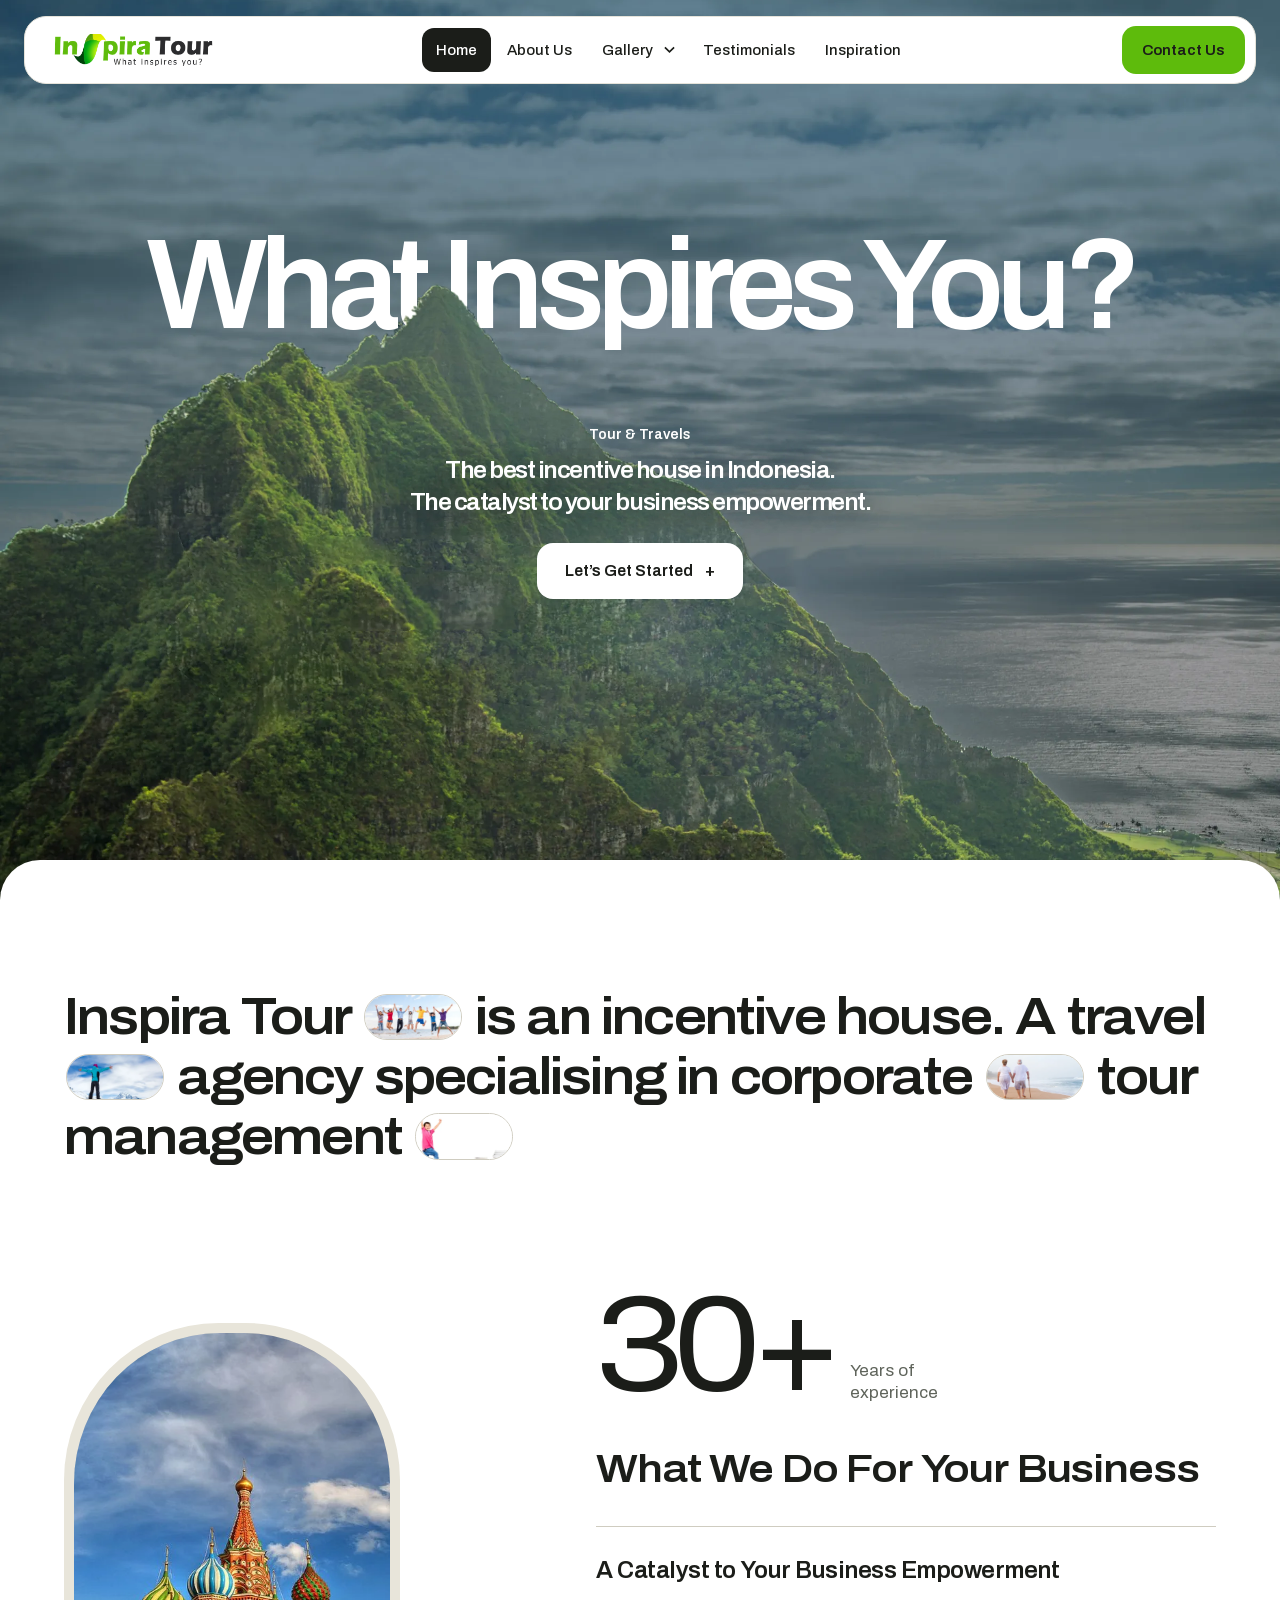
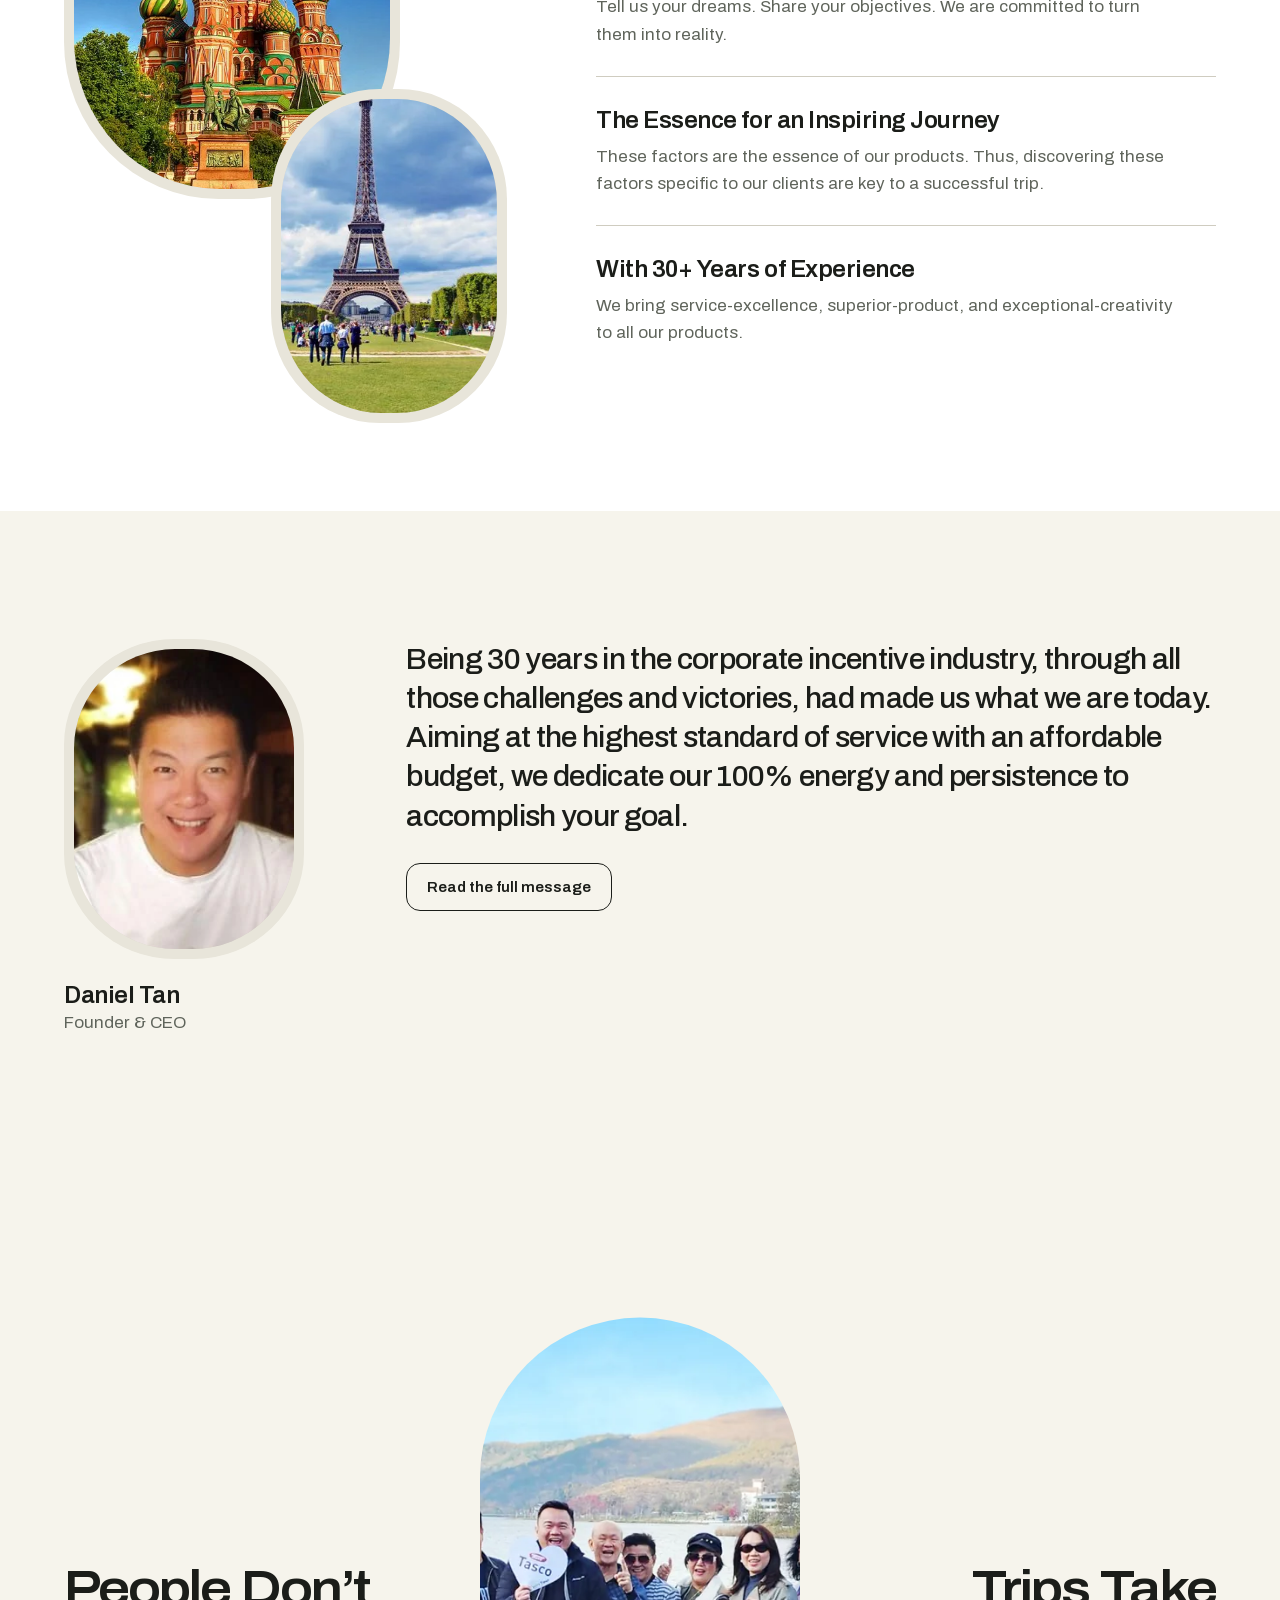
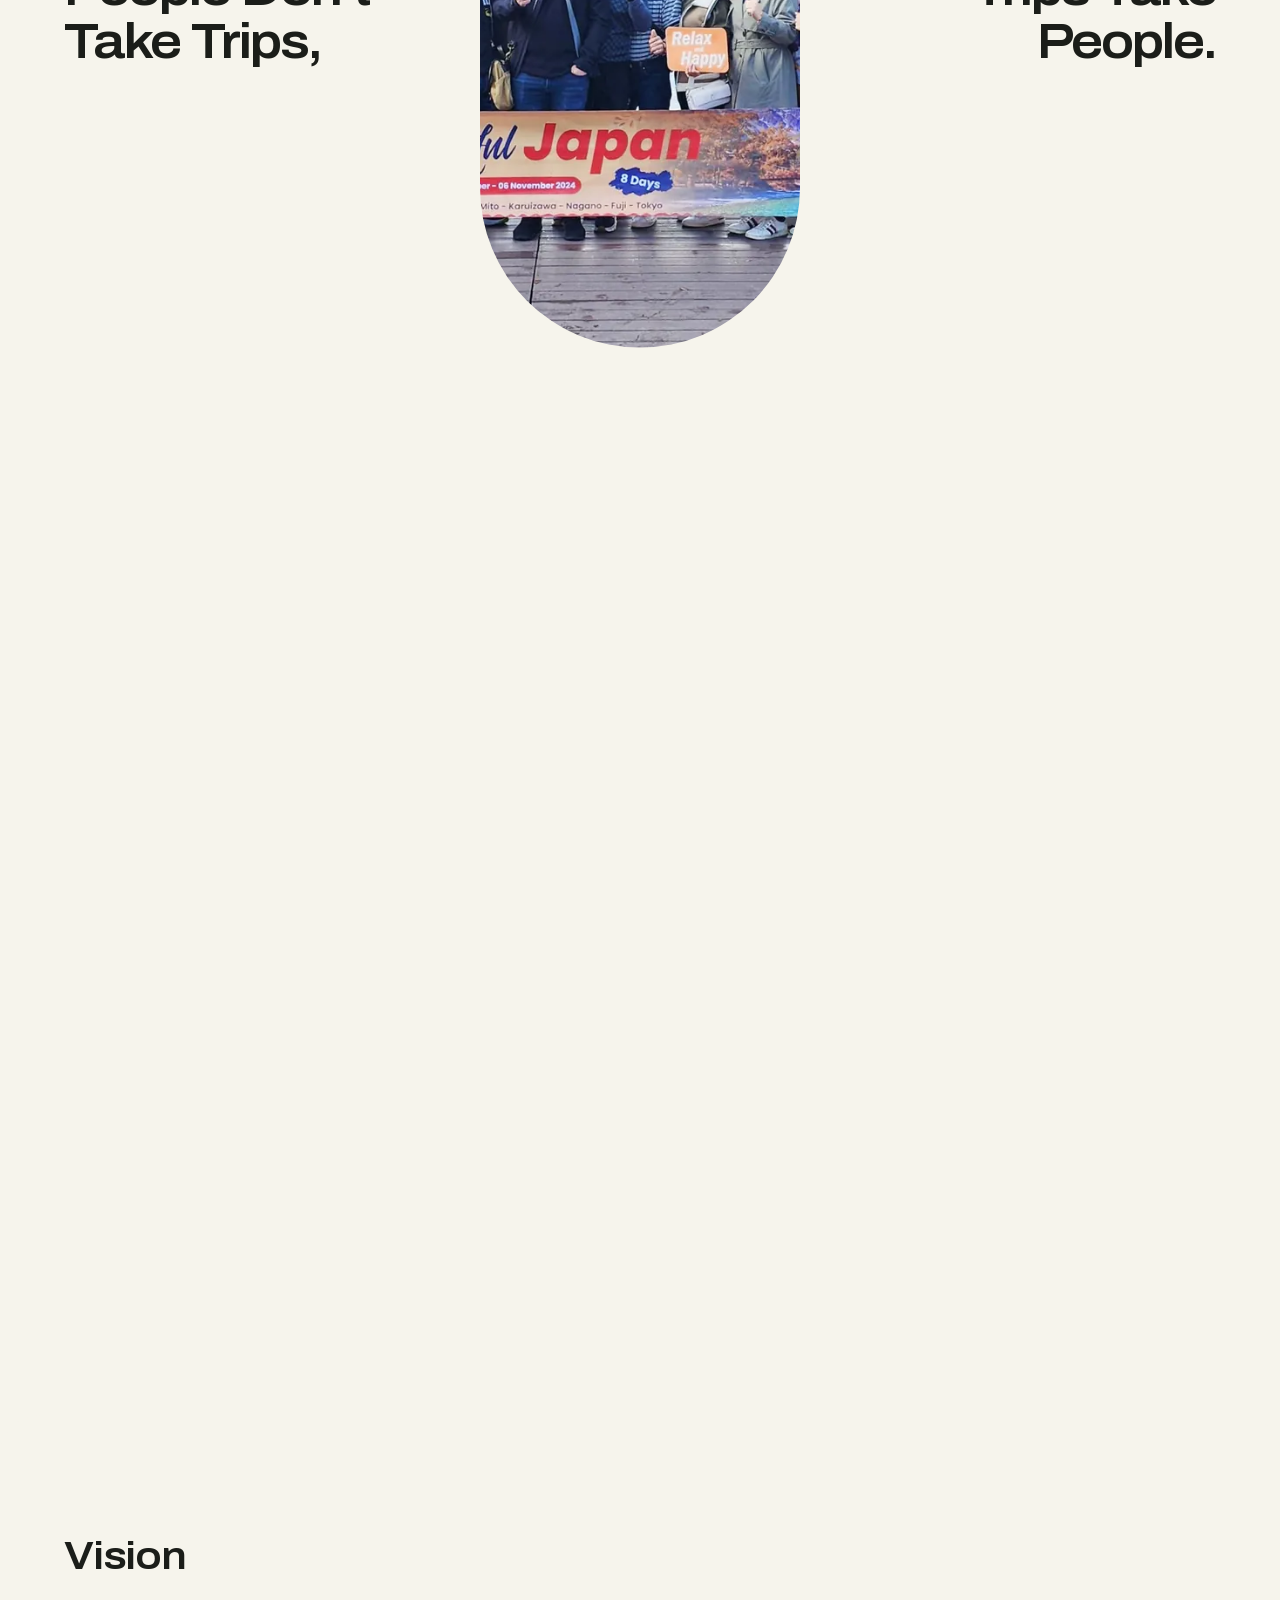
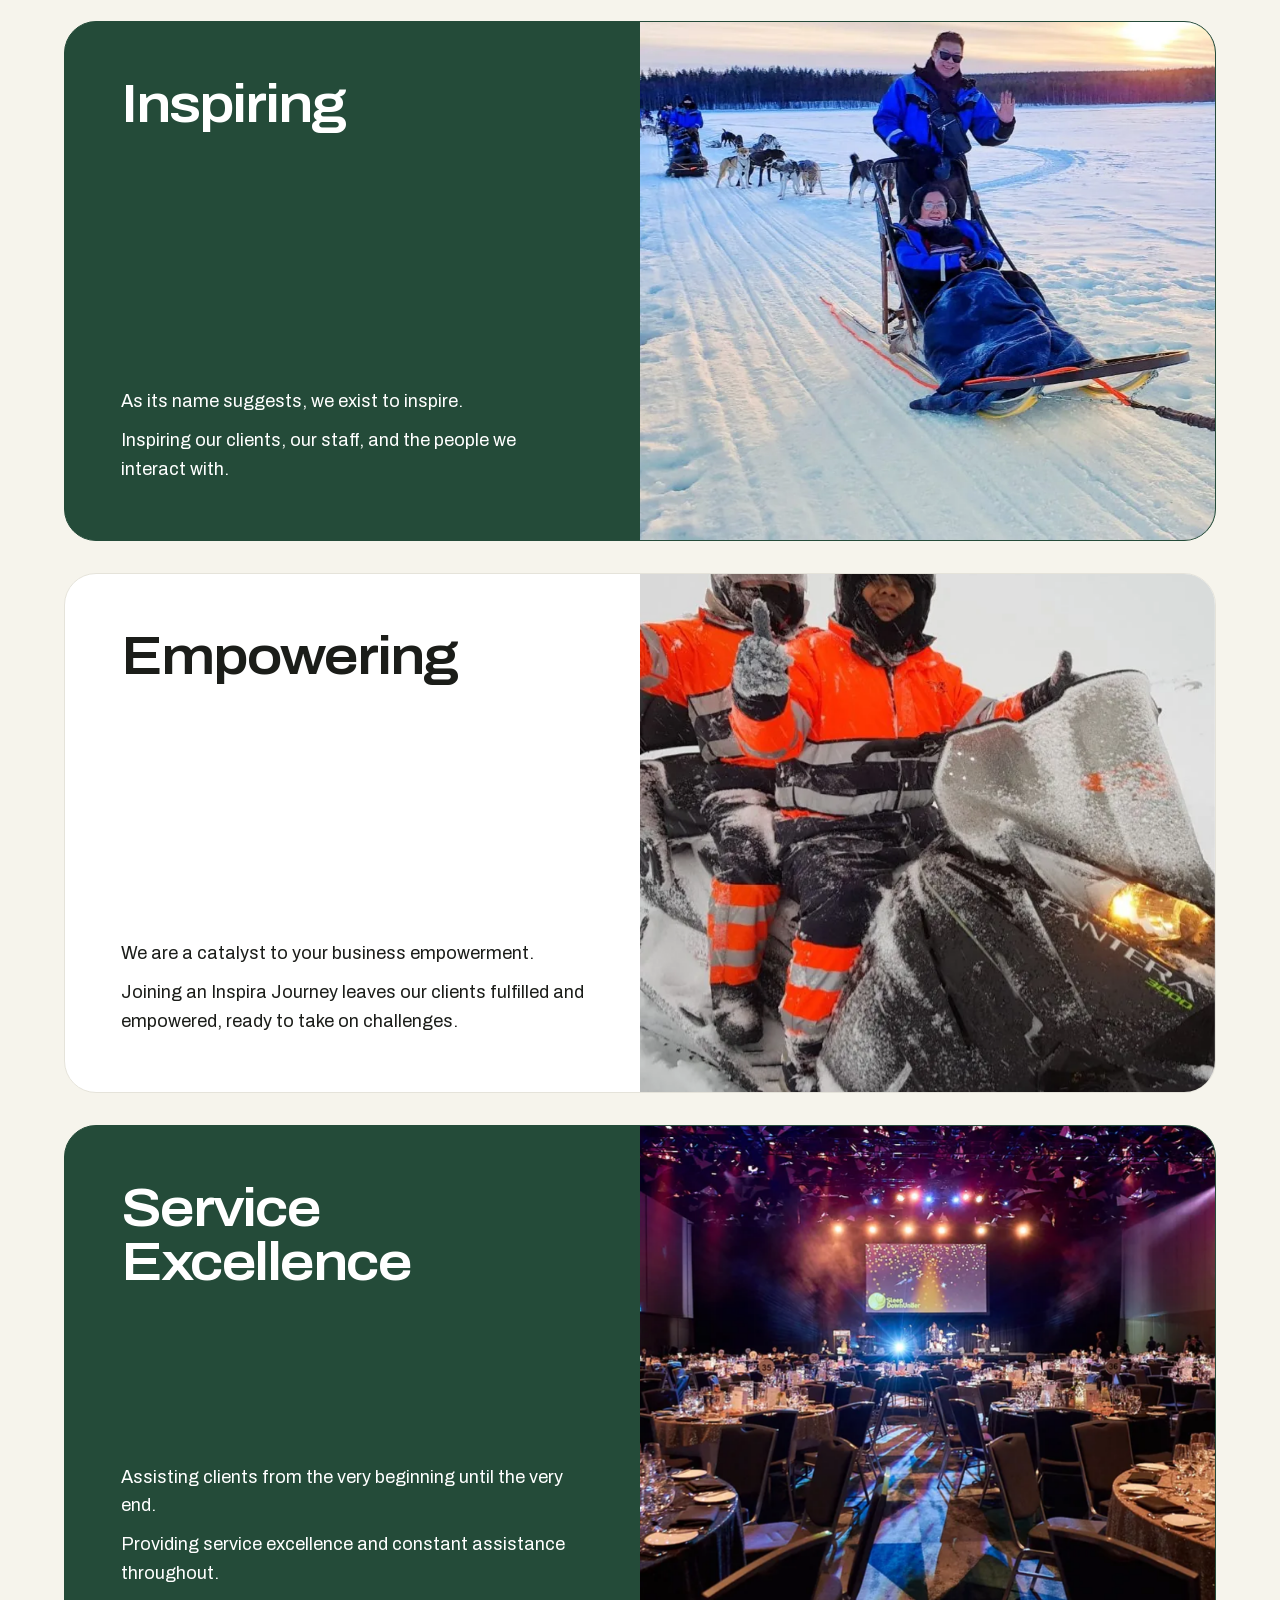
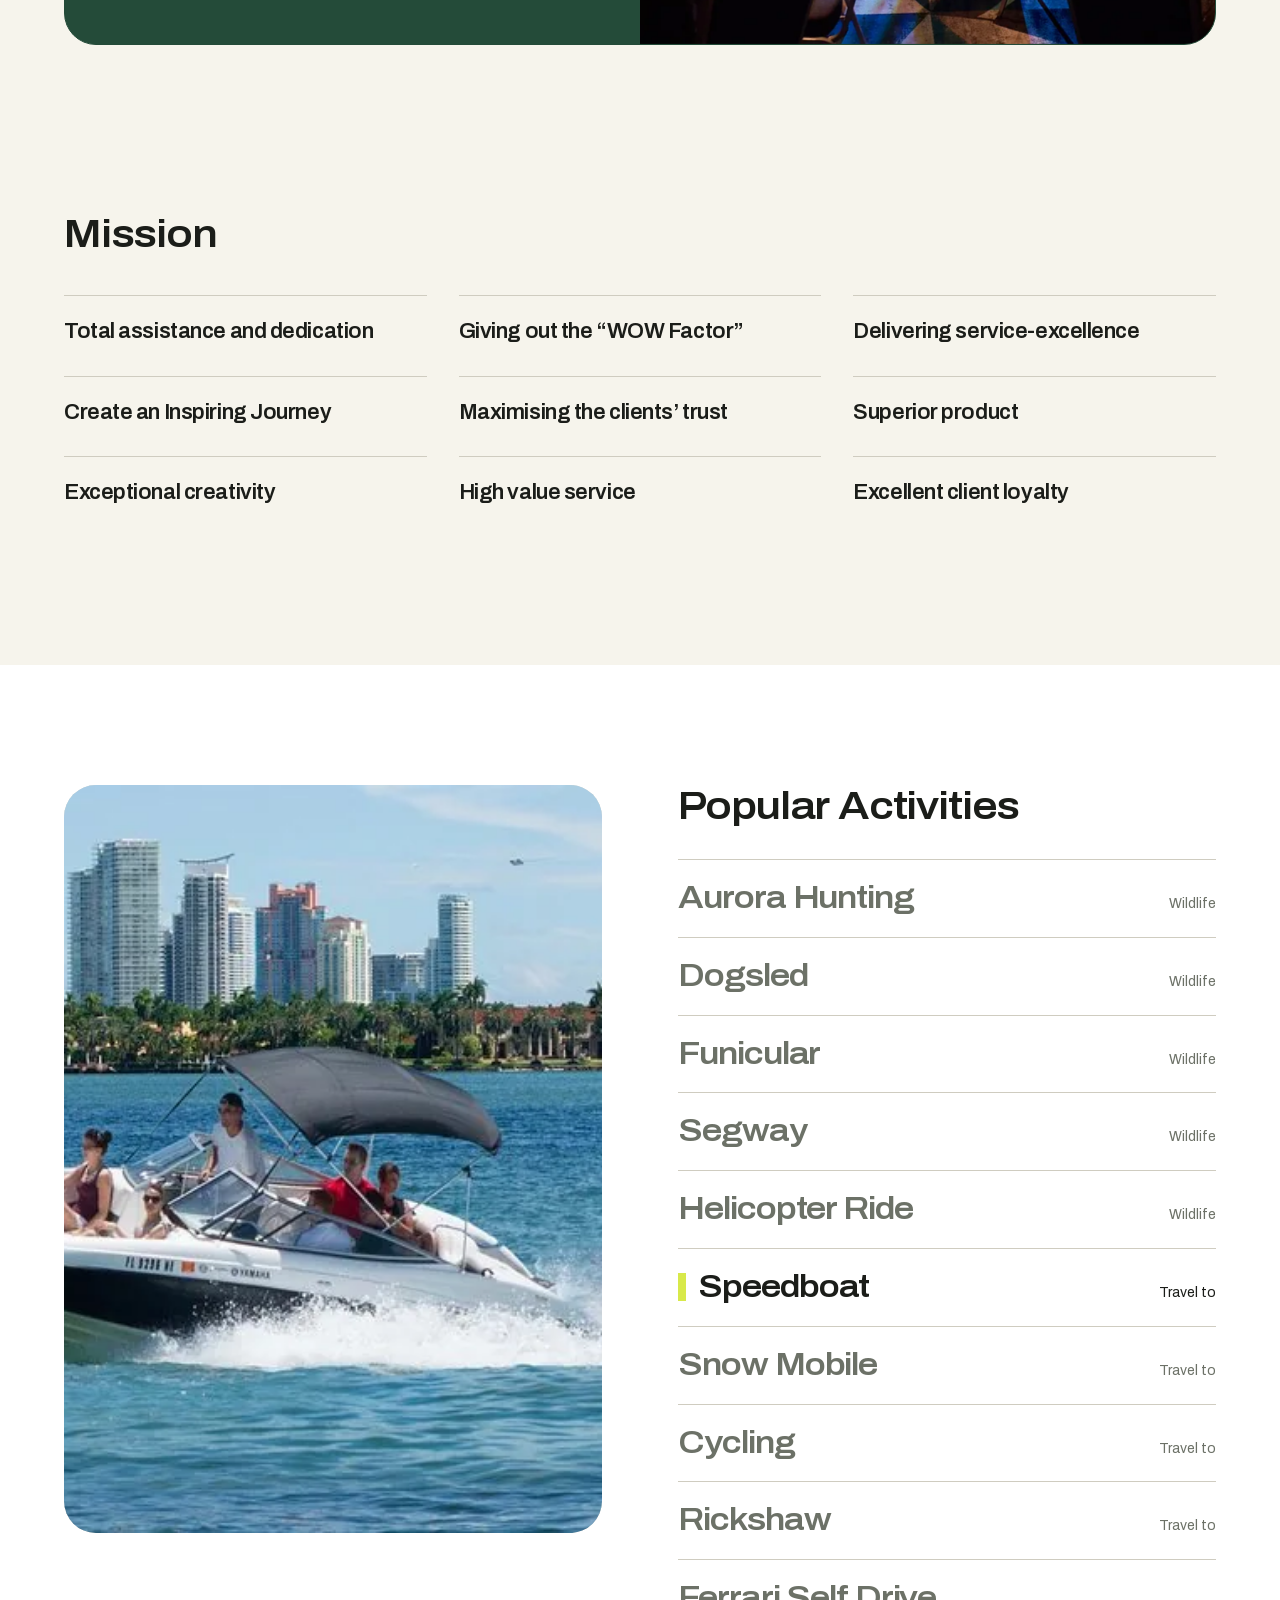
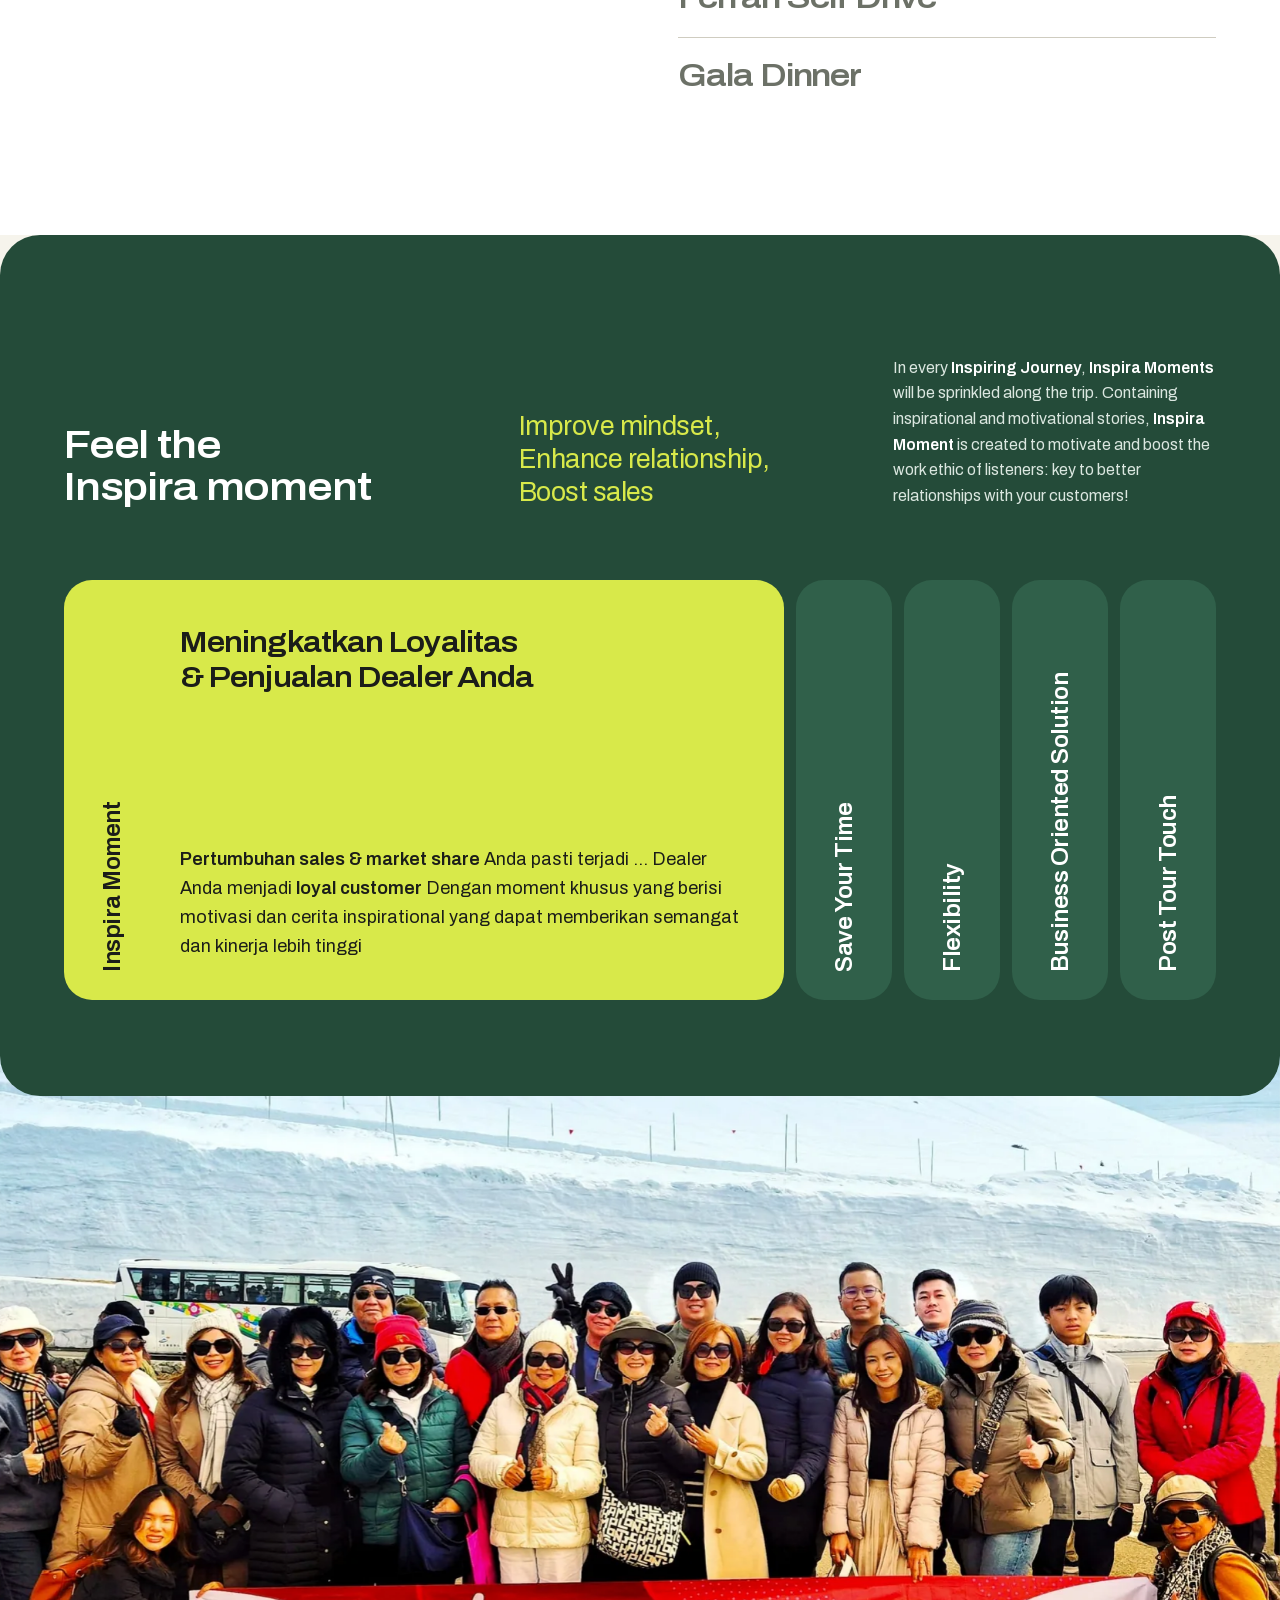
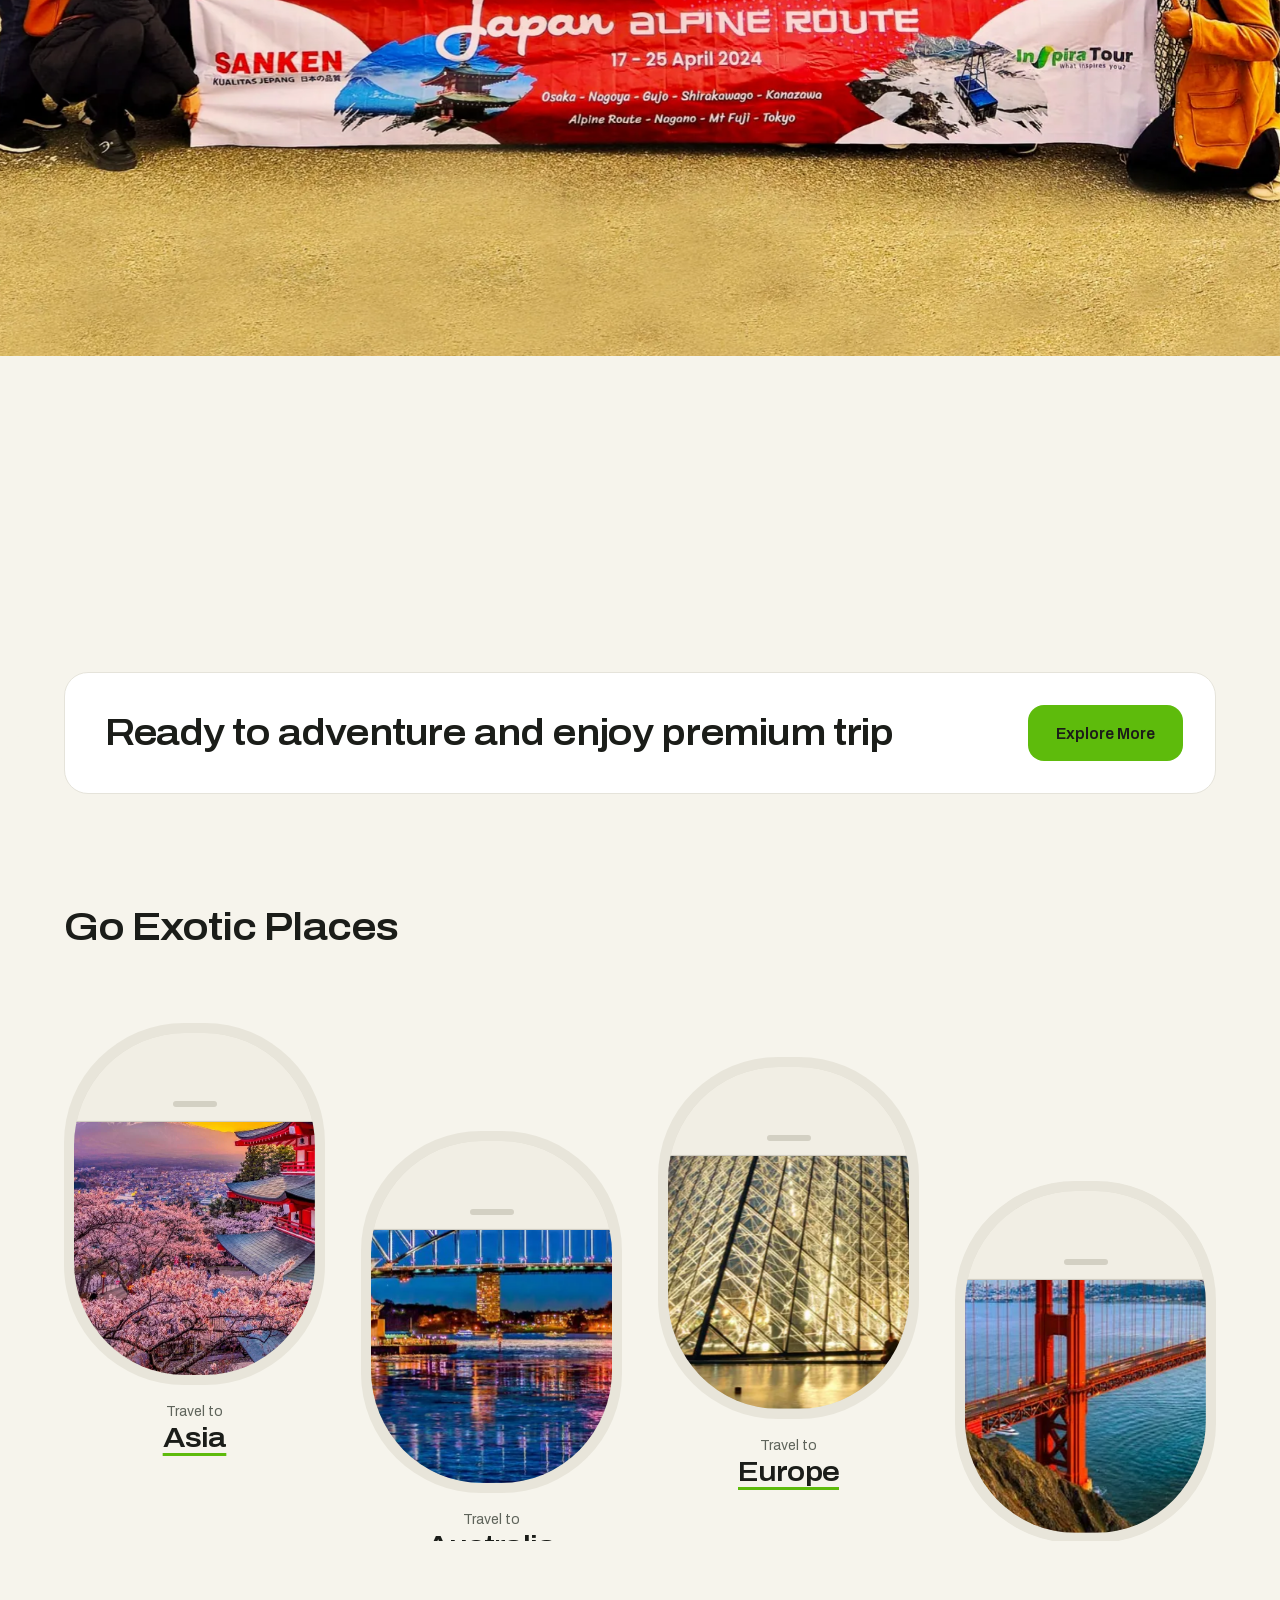
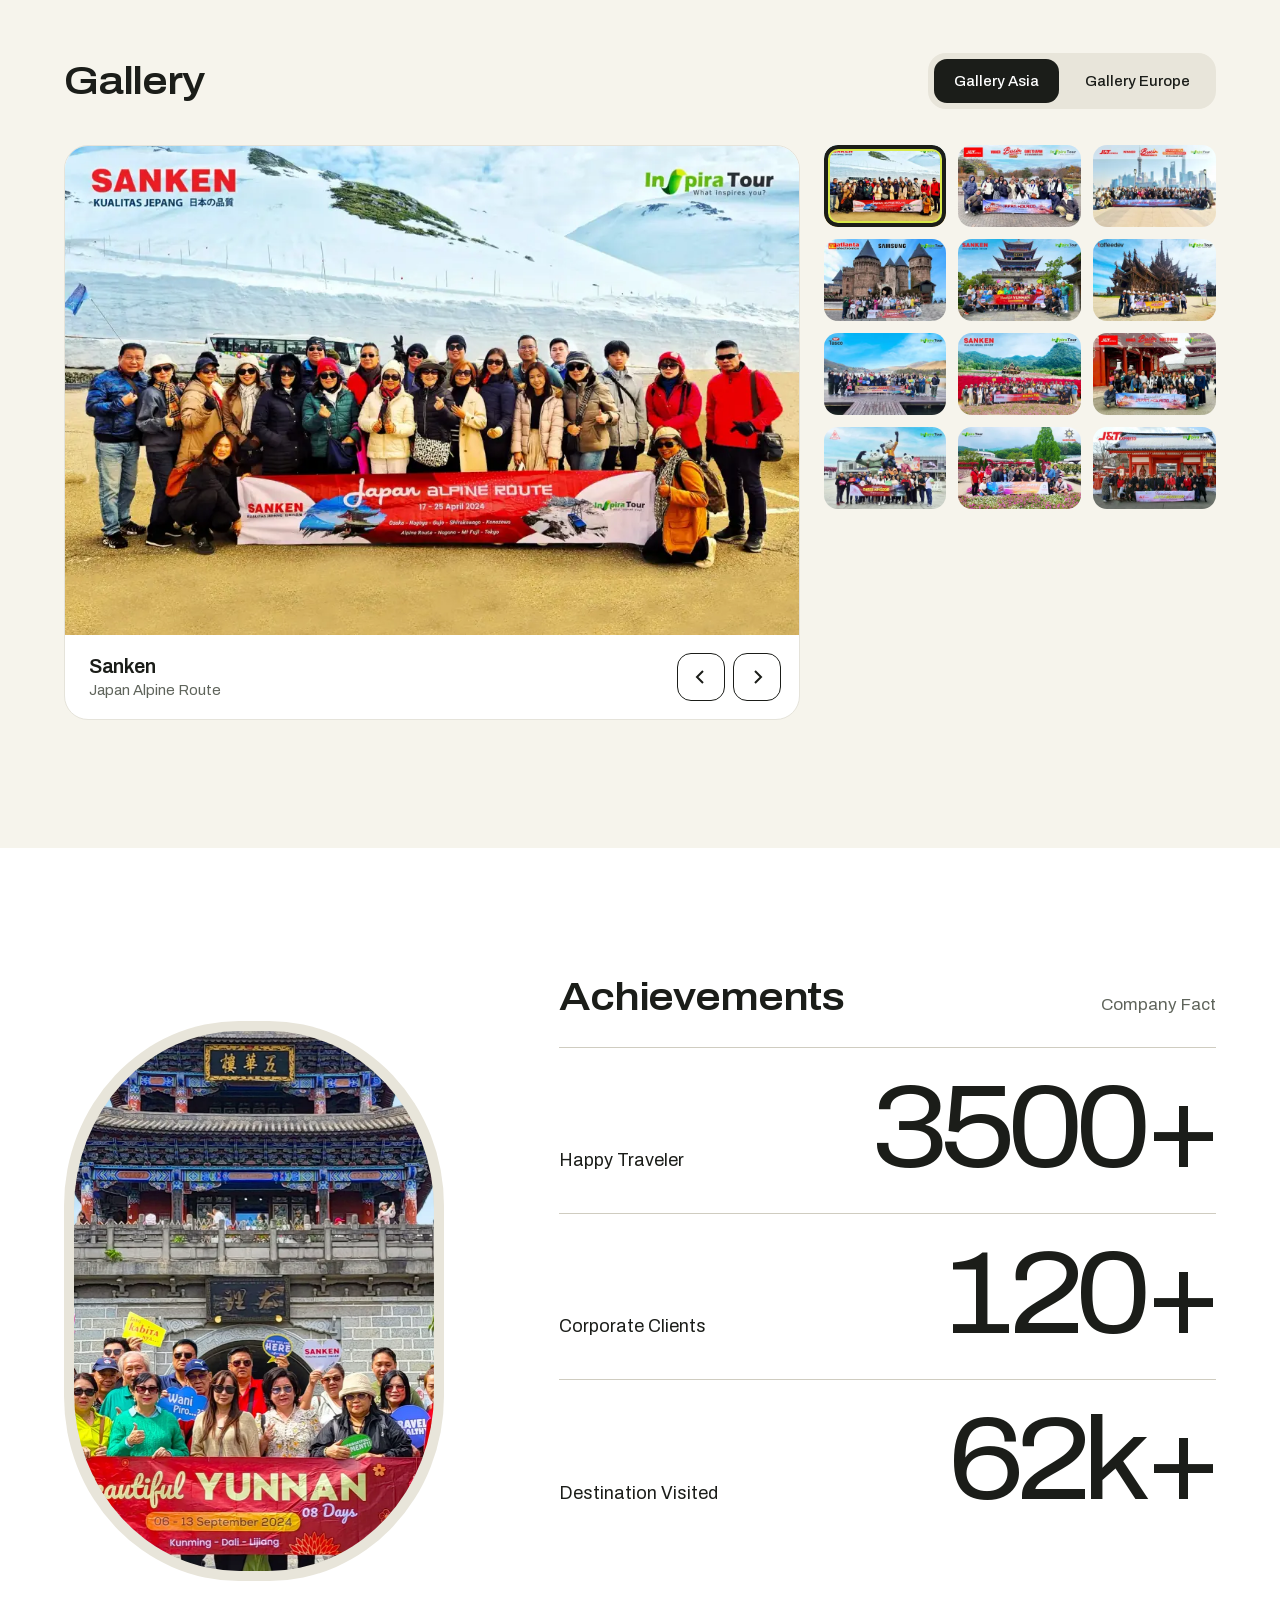
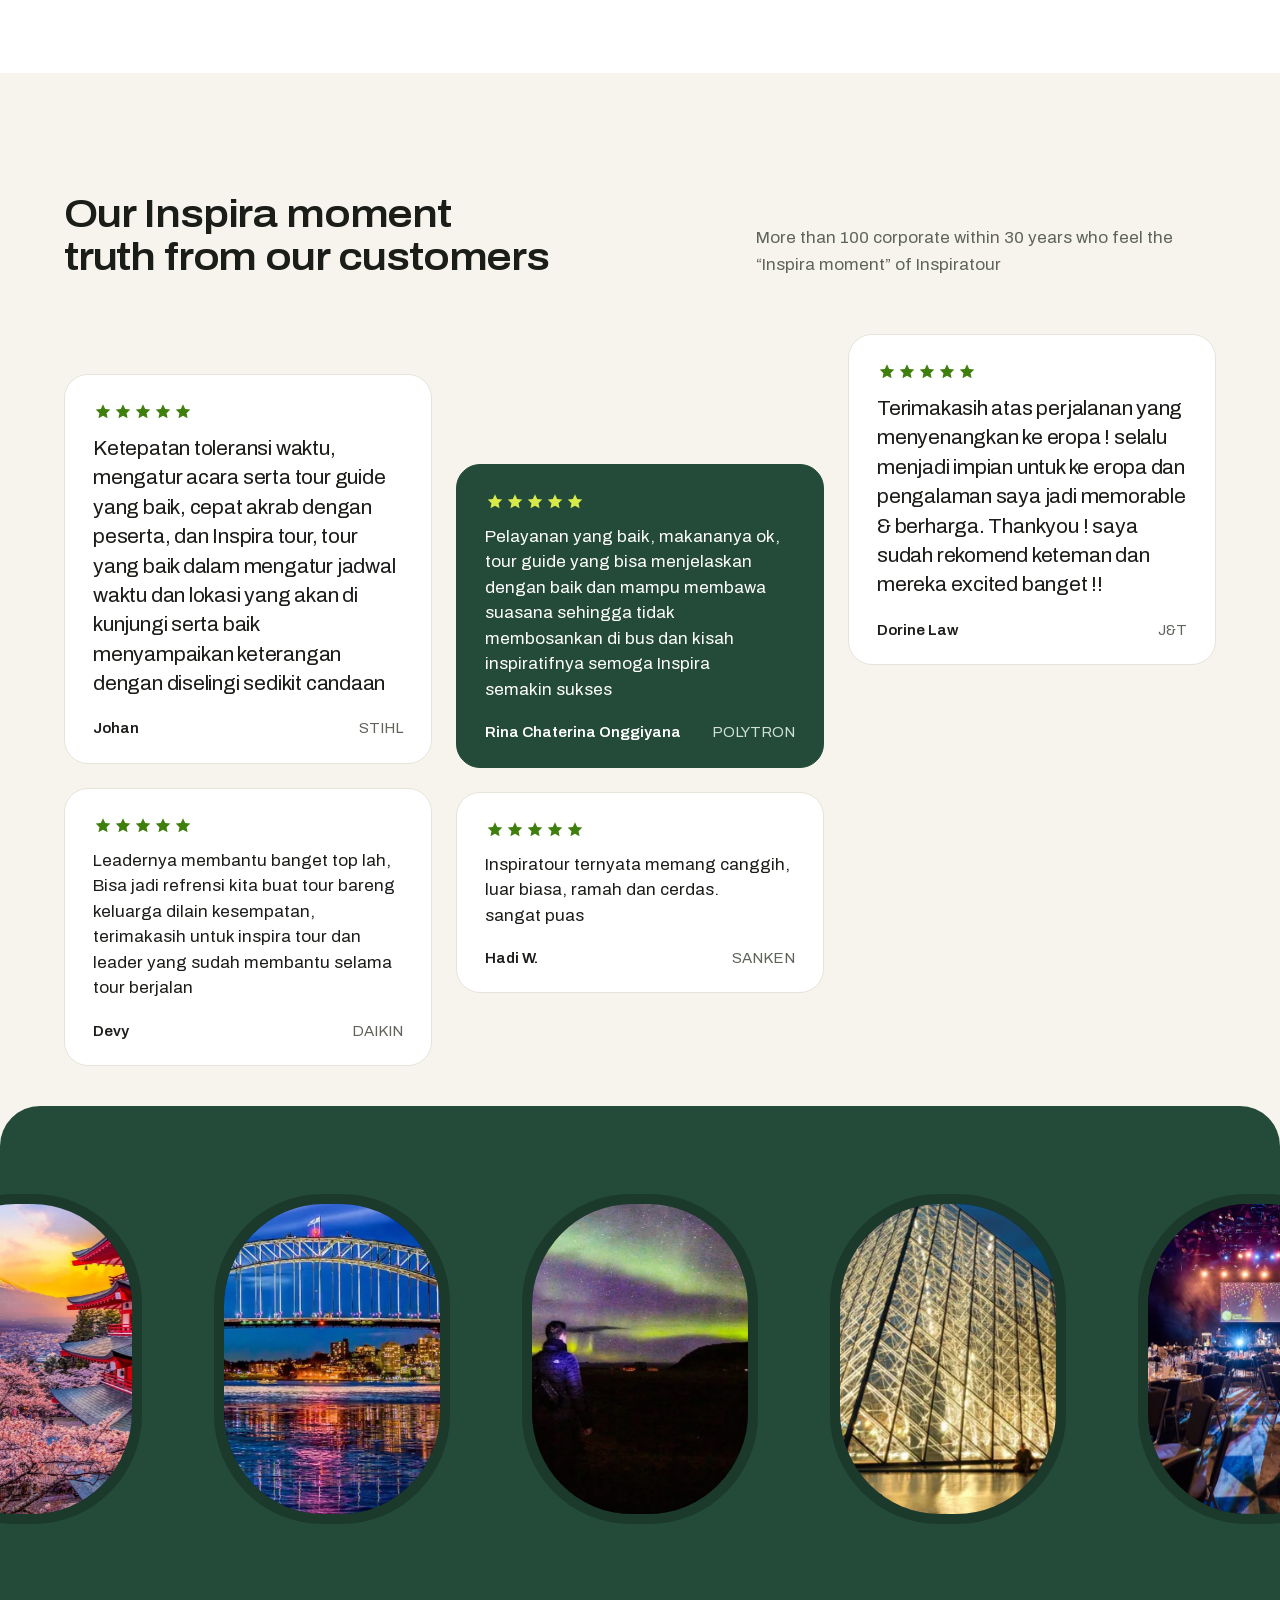
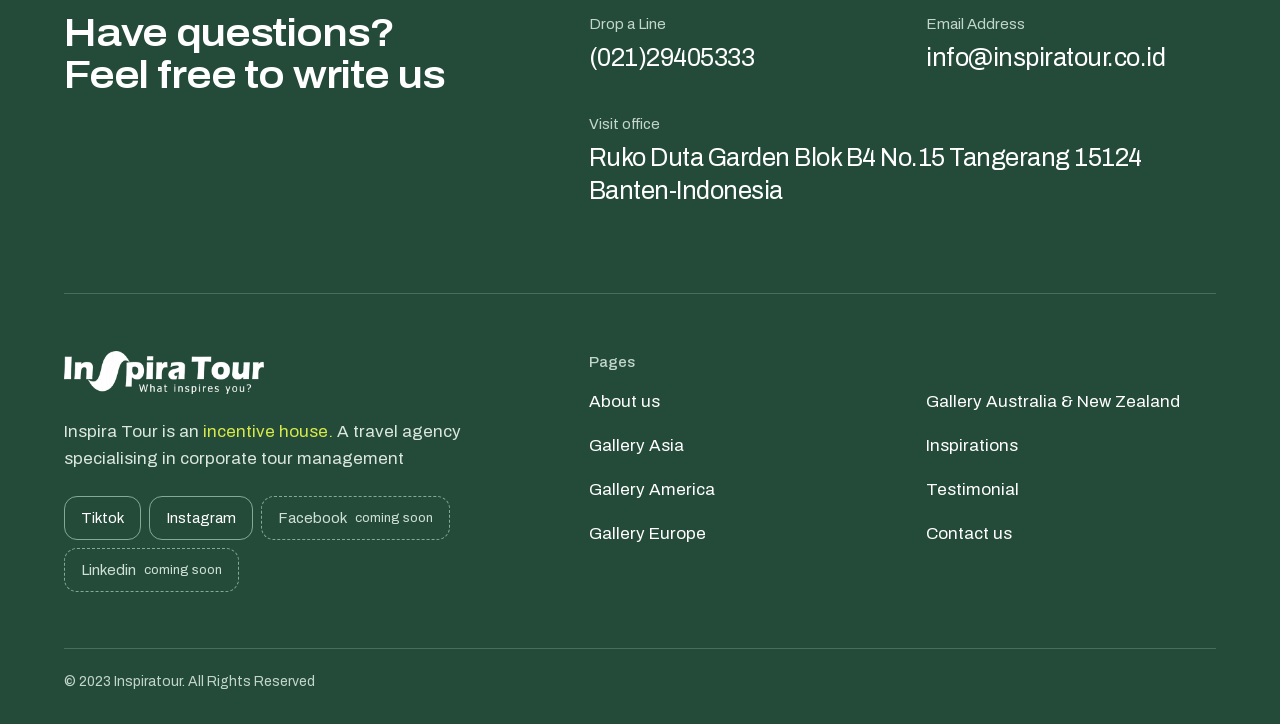
==== commit a403019e: "push index.html" ====
--- a/index.html
+++ b/index.html
@@ -7,13 +7,35 @@
   <meta name="description" content="Inspira Tour is an incentive house. A travel agency specialising in corporate tour management.">
   <meta name="theme-color" content="#F6F4EC">
   <link rel="icon" href="data:,">
-  <link rel="preload" href="assets/fonts/archivo-latin.woff2" as="font" type="font/woff2" crossorigin>
   <script>document.documentElement.classList.add('js');</script>
-  <script src="assets/js/gsap.min.js" defer></script>
-  <script src="assets/js/ScrollTrigger.min.js" defer></script>
-  <script src="assets/js/lenis.min.js" defer></script>
+  <script>/*!
+ * GSAP 3.15.1
+ * https://gsap.com
+ * 
+ * @license Copyright 2026, GreenSock. All rights reserved.
+ * Subject to the terms at https://gsap.com/standard-license.
+ * @author: Jack Doyle, jack@greensock.com
+ */
+
+!function(t,e){"object"==typeof exports&&"undefined"!=typeof module?e(exports):"function"==typeof define&&define.amd?define(["exports"],e):e((t=t||self).window=t.window||{})}(this,function(e){"use strict";function _inheritsLoose(t,e){t.prototype=Object.create(e.prototype),(t.prototype.constructor=t).__proto__=e}function _assertThisInitialized(t){if(void 0===t)throw new ReferenceError("this hasn't been initialised - super() hasn't been called");return t}function r(t){return"string"==typeof t}function s(t){return"function"==typeof t}function t(t){return"number"==typeof t}function u(t){return void 0===t}function v(t){return"object"==typeof t}function w(t){return!1!==t}function x(){return"undefined"!=typeof window}function y(t){return s(t)||r(t)}function R(t){return(i=bt(t,ht))&&Fe}function S(t,e){return console.warn("Invalid property",t,"set to",e,"Missing plugin? gsap.registerPlugin()")}function T(t,e){return!e&&console.warn(t)}function U(t,e){return t&&(ht[t]=e)&&i&&(i[t]=e)||ht}function V(){return 0}function ga(t){var e,r,i=t[0];if(v(i)||s(i)||(t=[t]),!(e=(i._gsap||{}).harness)){for(r=yt.length;r--&&!yt[r].targetTest(i););e=yt[r]}for(r=t.length;r--;)t[r]&&(t[r]._gsap||(t[r]._gsap=new qt(t[r],e)))||t.splice(r,1);return t}function ha(t){return t._gsap||ga(Pt(t))[0]._gsap}function ia(t,e,r){return(r=t[e])&&s(r)?t[e]():u(r)&&t.getAttribute&&t.getAttribute(e)||r}function ja(t,e){return(t=t.split(",")).forEach(e)||t}function ka(t){return Math.round(1e5*t)/1e5||0}function la(t){return Math.round(1e7*t)/1e7||0}function ma(t,e){var r=e.charAt(0),i=parseFloat(e.substr(2));return t=parseFloat(t),"+"===r?t+i:"-"===r?t-i:"*"===r?t*i:t/i}function na(t,e){for(var r=e.length,i=0;t.indexOf(e[i])<0&&++i<r;);return i<r}function oa(){var t,e,r=pt.length,i=pt.slice(0);for(_t={},t=pt.length=0;t<r;t++)(e=i[t])&&e._lazy&&(e.render(e._lazy[0],e._lazy[1],!0)._lazy=0)}function pa(t){return!!(t._initted||t._startAt||t.add)}function qa(t,e,r,i){pt.length&&!L&&oa(),t.render(e,r,i||!!(L&&e<0&&pa(t))),pt.length&&!L&&oa()}function ra(t){var e=parseFloat(t);return(e||0===e)&&(t+"").match(ot).length<2?e:r(t)?t.trim():t}function sa(t){return t}function ta(t,e){for(var r in e)r in t||(t[r]=e[r]);return t}function wa(t,e){for(var r in e)"__proto__"!==r&&"constructor"!==r&&"prototype"!==r&&(t[r]=v(e[r])?wa(t[r]||(t[r]={}),e[r]):e[r]);return t}function xa(t,e){var r,i={};for(r in t)r in e||(i[r]=t[r]);return i}function ya(t){var e=t.parent||I,r=t.keyframes?function _setKeyframeDefaults(i){return function(t,e){for(var r in e)r in t||"duration"===r&&i||"ease"===r||(t[r]=e[r])}}(K(t.keyframes)):ta;if(w(t.inherit))for(;e;)r(t,e.vars.defaults),e=e.parent||e._dp;return t}function Aa(t,e,r,i,n){void 0===r&&(r="_first"),void 0===i&&(i="_last");var a,s=t[i];if(n)for(a=e[n];s&&s[n]>a;)s=s._prev;return s?(e._next=s._next,s._next=e):(e._next=t[r],t[r]=e),e._next?e._next._prev=e:t[i]=e,e._prev=s,e.parent=e._dp=t,e}function Ba(t,e,r,i){void 0===r&&(r="_first"),void 0===i&&(i="_last");var n=e._prev,a=e._next;n?n._next=a:t[r]===e&&(t[r]=a),a?a._prev=n:t[i]===e&&(t[i]=n),e._next=e._prev=e.parent=null}function Ca(t,e){t.parent&&(!e||t.parent.autoRemoveChildren)&&t.parent.remove&&t.parent.remove(t),t._act=0}function Da(t,e){if(t&&(!e||e._end>t._dur||e._start<0))for(var r=t;r;)r._dirty=1,r=r.parent;return t}function Fa(t,e,r,i){return t._startAt&&(L?t._startAt.revert(ft):t.vars.immediateRender&&!t.vars.autoRevert||t._startAt.render(e,!0,i))}function Ha(t){return t._repeat?wt(t._tTime,t=t.duration()+t._rDelay)*t:0}function Ja(t,e){return(t-e._start)*e._ts+(0<=e._ts?0:e._dirty?e.totalDuration():e._tDur)}function Ka(t){return t._end=la(t._start+(t._tDur/Math.abs(t._ts||t._rts||X)||0))}function La(t,e){var r=t._dp;return r&&r.smoothChildTiming&&t._ts&&(t._start=la(r._time-(0<t._ts?e/t._ts:((t._dirty?t.totalDuration():t._tDur)-e)/-t._ts)),Ka(t),r._dirty||Da(r,t)),t}function Ma(t,e){var r;if((e._time||!e._dur&&e._initted||e._start<t._time&&(e._dur||!e.add))&&(r=Ja(t.rawTime(),e),(!e._dur||Mt(0,e.totalDuration(),r)-e._tTime>X)&&e.render(r,!0)),Da(t,e)._dp&&t._initted&&t._time>=t._dur&&t._ts){if(t._dur<t.duration())for(r=t;r._dp;)0<=r.rawTime()&&r.totalTime(r._tTime),r=r._dp;t._zTime=-X}}function Na(e,r,i,n){return r.parent&&Ca(r),r._start=la((t(i)?i:!i&&xt(r)&&(!e._last||e._last._start>=e._time)?e._last?e._last._start:e._time:i||e!==I?Ot(e,i,r):e._time)+r._delay),r._end=la(r._start+(r.totalDuration()/Math.abs(r.timeScale())||0)),Aa(e,r,"_first","_last",e._sort?"_start":0),xt(r)||(e._recent=r),n||Ma(e,r),e._ts<0&&La(e,e._tTime),e}function Oa(t,e){return(ht.ScrollTrigger||S("scrollTrigger",e))&&ht.ScrollTrigger.create(e,t)}function Pa(t,e,r,i,n){return $t(t,e,n),t._initted?!r&&t._pt&&!L&&(t._dur&&!1!==t.vars.lazy||!t._dur&&t.vars.lazy)&&f!==Lt.frame?(pt.push(t),t._lazy=[n,i],1):void 0:1}function Ua(t,e,r,i){var n=t._repeat,a=la(e)||0,s=t._tTime/t._tDur;return s&&!i&&(t._time*=a/t._dur),t._dur=a,t._tDur=n?n<0?1e10:la(a*(n+1)+t._rDelay*n):a,0<s&&!i&&La(t,t._tTime=t._tDur*s),t.parent&&Ka(t),r||Da(t.parent,t),t}function Va(t){return t instanceof Gt?Da(t):Ua(t,t._dur)}function Ya(e,r,i){var n,a,s=t(r[1]),o=(s?2:1)+(e<2?0:1),u=r[o];if(s&&(u.duration=r[1]),u.parent=i,e){for(n=u,a=i;a&&!("immediateRender"in n);)n=a.vars.defaults||{},a=w(a.vars.inherit)&&a.parent;u.immediateRender=w(n.immediateRender),e<2?u.runBackwards=1:u.startAt=r[o-1]}return new te(r[0],u,r[1+o])}function Za(t,e){return t||0===t?e(t):e}function _a(t,e){return r(t)&&(e=ut.exec(t))?e[1]:""}function cb(t,e){return t&&v(t)&&"length"in t&&(!e&&!t.length||t.length-1 in t&&v(t[0]))&&!t.nodeType&&t!==h}function fb(r){return r=Pt(r)[0]||T("Invalid scope")||{},function(t){var e=r.current||r.nativeElement||r;return Pt(t,e.querySelectorAll?e:e===r?T("Invalid scope")||a.createElement("div"):r)}}function gb(t){return t.sort(function(){return.5-Math.random()})}function hb(t){if(s(t))return t;var p=v(t)?t:{each:t},_=jt(p.ease),m=p.from||0,g=parseFloat(p.base)||0,y={},e=0<m&&m<1,T=isNaN(m)||e,b=p.axis,w=m,x=m;return r(m)?w=x={center:.5,edges:.5,end:1}[m]||0:!e&&T&&(w=m[0],x=m[1]),function(t,e,r){var i,n,a,s,o,u,h,l,f,c=(r||p).length,d=y[c];if(!d){if(!(f="auto"===p.grid?0:(p.grid||[1,q])[1])){for(h=-q;h<(h=r[f++].getBoundingClientRect().left)&&f<c;);f<c&&f--}for(d=y[c]=[],i=T?Math.min(f,c)*w-.5:m%f,n=f===q?0:T?c*x/f-.5:m/f|0,l=q,u=h=0;u<c;u++)a=u%f-i,s=n-(u/f|0),d[u]=o=b?Math.abs("y"===b?s:a):H(a*a+s*s),h<o&&(h=o),o<l&&(l=o);"random"===m&&gb(d),d.max=h-l,d.min=l,d.v=c=(parseFloat(p.amount)||parseFloat(p.each)*(c<f?c-1:b?"y"===b?c/f:f:Math.max(f,c/f))||0)*("edges"===m?-1:1),d.b=c<0?g-c:g,d.u=_a(p.amount||p.each)||0,_=_&&c<0?Yt(_):_}return c=(d[t]-d.min)/d.max||0,la(d.b+(_?_(c):c)*d.v)+d.u}}function ib(i){var n=Math.pow(10,((i+"").split(".")[1]||"").length);return function(e){var r=la(Math.round(parseFloat(e)/i)*i*n);return(r-r%1)/n+(t(e)?0:_a(e))}}function jb(h,e){var l,f,r=K(h);return!r&&v(h)&&(l=r=h.radius||q,h.values?(h=Pt(h.values),(f=!t(h[0]))&&(l*=l)):h=ib(h.increment)),Za(e,r?s(h)?function(t){return f=h(t),Math.abs(f-t)<=l?f:t}:function(e){for(var r,i,n=parseFloat(f?e.x:e),a=parseFloat(f?e.y:0),s=q,o=0,u=h.length;u--;)(r=f?(r=h[u].x-n)*r+(i=h[u].y-a)*i:Math.abs(h[u]-n))<s&&(s=r,o=u);return o=!l||s<=l?h[o]:e,f||o===e||t(e)?o:o+_a(e)}:ib(h))}function kb(t,e,r,i){return Za(K(t)?!e:!0===r?!!(r=0):!i,function(){return K(t)?t[~~(Math.random()*t.length)]:(r=r||1e-5)&&(i=r<1?Math.pow(10,(r+"").length-2):1)&&Math.floor(Math.round((t-r/2+Math.random()*(e-t+.99*r))/r)*r*i)/i})}function ob(e,r,t){return Za(t,function(t){return e[~~r(t)]})}function rb(t){return t.replace(tt,function(t){var e=t.indexOf("[")+1,r=t.substring(e||7,e?t.indexOf("]"):t.length-1).split(et);return kb(e?r:+r[0],e?0:+r[1],+r[2]||1e-5)})}function ub(t,e,r){var i,n,a,s=t.labels,o=q;for(i in s)(n=s[i]-e)<0==!!r&&n&&o>(n=Math.abs(n))&&(a=i,o=n);return a}function wb(t){return Ca(t),t.scrollTrigger&&t.scrollTrigger.kill(!!L),t.progress()<1&&At(t,"onInterrupt"),t}function zb(t){if(t)if(t=!t.name&&t.default||t,x()||t.headless){var e=t.name,r=s(t),i=e&&!r&&t.init?function(){this._props=[]}:t,n={init:V,render:_e,add:Ht,kill:Te,modifier:ve,rawVars:0},a={targetTest:0,get:0,getSetter:ue,aliases:{},register:0};if(It(),t!==i){if(mt[e])return;ta(i,ta(xa(t,n),a)),bt(i.prototype,bt(n,xa(t,a))),mt[i.prop=e]=i,t.targetTest&&(yt.push(i),dt[e]=1),e=("css"===e?"CSS":e.charAt(0).toUpperCase()+e.substr(1))+"Plugin"}U(e,i),t.register&&t.register(Fe,i,we)}else Dt.push(t)}function Cb(t,e,r){return(6*(t+=t<0?1:1<t?-1:0)<1?e+(r-e)*t*6:t<.5?r:3*t<2?e+(r-e)*(2/3-t)*6:e)*zt+.5|0}function Db(e,r,i){var n,a,s,o,u,h,l,f,c,d,p=e?t(e)?[e>>16,e>>8&zt,e&zt]:0:Rt.black;if(!p){if(","===e.substr(-1)&&(e=e.substr(0,e.length-1)),Rt[e])p=Rt[e];else if("#"===e.charAt(0)){if(e.length<6&&(e="#"+(n=e.charAt(1))+n+(a=e.charAt(2))+a+(s=e.charAt(3))+s+(5===e.length?e.charAt(4)+e.charAt(4):"")),9===e.length)return[(p=parseInt(e.substr(1,6),16))>>16,p>>8&zt,p&zt,parseInt(e.substr(7),16)/255];p=[(e=parseInt(e.substr(1),16))>>16,e>>8&zt,e&zt]}else if("hsl"===e.substr(0,3))if(p=d=e.match(rt),r){if(~e.indexOf("="))return p=e.match(it),i&&p.length<4&&(p[3]=1),p}else o=+p[0]%360/360,u=p[1]/100,n=2*(h=p[2]/100)-(a=h<=.5?h*(u+1):h+u-h*u),3<p.length&&(p[3]*=1),p[0]=Cb(o+1/3,n,a),p[1]=Cb(o,n,a),p[2]=Cb(o-1/3,n,a);else p=e.match(rt)||Rt.transparent;p=p.map(Number)}return r&&!d&&(n=p[0]/zt,a=p[1]/zt,s=p[2]/zt,h=((l=Math.max(n,a,s))+(f=Math.min(n,a,s)))/2,l===f?o=u=0:(c=l-f,u=.5<h?c/(2-l-f):c/(l+f),o=l===n?(a-s)/c+(a<s?6:0):l===a?(s-n)/c+2:(n-a)/c+4,o*=60),p[0]=~~(o+.5),p[1]=~~(100*u+.5),p[2]=~~(100*h+.5)),i&&p.length<4&&(p[3]=1),p}function Eb(t){var r=[],i=[],n=-1;return t.split(Et).forEach(function(t){var e=t.match(nt)||[];r.push.apply(r,e),i.push(n+=e.length+1)}),r.c=i,r}function Fb(t,e,r){var i,n,a,s,o="",u=(t+o).match(Et),h=e?"hsla(":"rgba(",l=0;if(!u)return t;if(u=u.map(function(t){return(t=Db(t,e,1))&&h+(e?t[0]+","+t[1]+"%,"+t[2]+"%,"+t[3]:t.join(","))+")"}),r&&(a=Eb(t),(i=r.c).join(o)!==a.c.join(o)))for(s=(n=t.replace(Et,"1").split(nt)).length-1;l<s;l++)o+=n[l]+(~i.indexOf(l)?u.shift()||h+"0,0,0,0)":(a.length?a:u.length?u:r).shift());if(!n)for(s=(n=t.split(Et)).length-1;l<s;l++)o+=n[l]+u[l];return o+n[s]}function Ib(t){var e,r=t.join(" ");if(Et.lastIndex=0,Et.test(r))return e=Ft.test(r),t[1]=Fb(t[1],e),t[0]=Fb(t[0],e,Eb(t[1])),!0}function Rb(t){var e=(t+"").split("("),r=Bt[e[0]];return r&&1<e.length&&r.config?r.config.apply(null,~t.indexOf("{")?[function _parseObjectInString(t){for(var e,r,i,n={},a=t.substr(1,t.length-3).split(":"),s=a[0],o=1,u=a.length;o<u;o++)r=a[o],e=o!==u-1?r.lastIndexOf(","):r.length,i=r.substr(0,e),n[s]=isNaN(i)?i.replace(Ut,"").trim():+i,s=r.substr(e+1).trim();return n}(e[1])]:function _valueInParentheses(t){var e=t.indexOf("(")+1,r=t.indexOf(")"),i=t.indexOf("(",e);return t.substring(e,~i&&i<r?t.indexOf(")",r+1):r)}(t).split(",").map(ra)):Bt._CE&&Nt.test(t)?Bt._CE("",t):r}function Ub(t,e,r,i){void 0===r&&(r=function easeOut(t){return 1-e(1-t)}),void 0===i&&(i=function easeInOut(t){return t<.5?e(2*t)/2:1-e(2*(1-t))/2});var n,a={easeIn:e,easeOut:r,easeInOut:i};return ja(t,function(t){for(var e in Bt[t]=ht[t]=a,Bt[n=t.toLowerCase()]=r,a)Bt[n+("easeIn"===e?".in":"easeOut"===e?".out":".inOut")]=Bt[t+"."+e]=a[e]}),a}function Vb(e){return function(t){return t<.5?(1-e(1-2*t))/2:.5+e(2*(t-.5))/2}}function Wb(r,t,e){function Gm(t){return 1===t?1:i*Math.pow(2,-10*t)*Q((t-a)*n)+1}var i=1<=t?t:1,n=(e||(r?.3:.45))/(t<1?t:1),a=n/G*(Math.asin(1/i)||0),s="out"===r?Gm:"in"===r?function(t){return 1-Gm(1-t)}:Vb(Gm);return n=G/n,s.config=function(t,e){return Wb(r,t,e)},s}function Xb(e,r){function Om(t){return t?--t*t*((r+1)*t+r)+1:0}void 0===r&&(r=1.70158);var t="out"===e?Om:"in"===e?function(t){return 1-Om(1-t)}:Vb(Om);return t.config=function(t){return Xb(e,t)},t}var F,L,l,I,h,n,a,i,o,f,c,d,p,_,m,g,b,k,O,M,C,P,A,D,z,E,B,N,Y={autoSleep:120,force3D:"auto",nullTargetWarn:1,units:{lineHeight:""}},j={duration:.5,overwrite:!1,delay:0},q=1e8,X=1/q,G=2*Math.PI,Z=G/4,W=0,H=Math.sqrt,$=Math.cos,Q=Math.sin,J="function"==typeof ArrayBuffer&&ArrayBuffer.isView||function(){},K=Array.isArray,tt=/random\([^)]+\)/g,et=/,\s*/g,rt=/(?:-?\.?\d|\.)+/gi,it=/[-+=.]*\d+[.e\-+]*\d*[e\-+]*\d*/g,nt=/[-+=.]*\d+[.e-]*\d*[a-z%]*/g,at=/[-+=.]*\d+\.?\d*(?:e-|e\+)?\d*/gi,st=/[+-]=-?[.\d]+/,ot=/[^,'"\[\]\s]+/gi,ut=/^[+\-=e\s\d]*\d+[.\d]*([a-z]*|%)\s*$/i,ht={},lt={suppressEvents:!0,isStart:!0,kill:!1},ft={suppressEvents:!0,kill:!1},ct={suppressEvents:!0},dt={},pt=[],_t={},mt={},gt={},vt=30,yt=[],Tt="",bt=function _merge(t,e){for(var r in e)t[r]=e[r];return t},wt=function _animationCycle(t,e){var r=Math.floor(t=la(t/e));return t&&r===t?r-1:r},xt=function _isFromOrFromStart(t){var e=t.data;return"isFromStart"===e||"isStart"===e},kt={_start:0,endTime:V,totalDuration:V},Ot=function _parsePosition(t,e,i){var n,a,s,o=t.labels,u=t._recent||kt,h=t.duration()>=q?u.endTime(!1):t._dur;return r(e)&&(isNaN(e)||e in o)?(a=e.charAt(0),s="%"===e.substr(-1),n=e.indexOf("="),"<"===a||">"===a?(0<=n&&(e=e.replace(/=/,"")),("<"===a?u._start:u.endTime(0<=u._repeat))+(parseFloat(e.substr(1))||0)*(s?(n<0?u:i).totalDuration()/100:1)):n<0?(e in o||(o[e]=h),o[e]):(a=parseFloat(e.charAt(n-1)+e.substr(n+1)),s&&i&&(a=a/100*(K(i)?i[0]:i).totalDuration()),1<n?_parsePosition(t,e.substr(0,n-1),i)+a:h+a)):null==e?h:+e},Mt=function _clamp(t,e,r){return r<t?t:e<r?e:r},Ct=[].slice,Pt=function toArray(t,e,i){return l&&!e&&l.selector?l.selector(t):!r(t)||i||!n&&It()?K(t)?function _flatten(t,e,i){return void 0===i&&(i=[]),t.forEach(function(t){return r(t)&&!e||cb(t,1)?i.push.apply(i,Pt(t)):i.push(t)})||i}(t,i):cb(t)?Ct.call(t,0):t?[t]:[]:Ct.call((e||a).querySelectorAll(t),0)},St=function mapRange(e,t,r,i,n){var a=t-e,s=i-r;return Za(n,function(t){return r+((t-e)/a*s||0)})},At=function _callback(t,e,r){var i,n,a,s=t.vars,o=s[e],u=l,h=t._ctx;if(o)return i=s[e+"Params"],n=s.callbackScope||t,r&&pt.length&&oa(),h&&(l=h),a=i?o.apply(n,i):o.call(n),l=u,a},Dt=[],zt=255,Rt={aqua:[0,zt,zt],lime:[0,zt,0],silver:[192,192,192],black:[0,0,0],maroon:[128,0,0],teal:[0,128,128],blue:[0,0,zt],navy:[0,0,128],white:[zt,zt,zt],olive:[128,128,0],yellow:[zt,zt,0],orange:[zt,165,0],gray:[128,128,128],purple:[128,0,128],green:[0,128,0],red:[zt,0,0],pink:[zt,192,203],cyan:[0,zt,zt],transparent:[zt,zt,zt,0]},Et=function(){var t,e="(?:\\b(?:(?:rgb|rgba|hsl|hsla)\\(.+?\\))|\\B#(?:[0-9a-f]{3,4}){1,2}\\b";for(t in Rt)e+="|"+t+"\\b";return new RegExp(e+")","gi")}(),Ft=/hsl[a]?\(/,Lt=(O=Date.now,M=500,C=33,P=O(),A=P,z=D=1e3/240,g={time:0,frame:0,tick:function tick(){zl(!0)},deltaRatio:function deltaRatio(t){return b/(1e3/(t||60))},wake:function wake(){o&&(!n&&x()&&(h=n=window,a=h.document||{},ht.gsap=Fe,(h.gsapVersions||(h.gsapVersions=[])).push(Fe.version),R(i||h.GreenSockGlobals||!h.gsap&&h||{}),Dt.forEach(zb)),m="undefined"!=typeof requestAnimationFrame&&requestAnimationFrame,p&&g.sleep(),_=m||function(t){return setTimeout(t,z-1e3*g.time+1|0)},d=1,zl(2))},sleep:function sleep(){(m?cancelAnimationFrame:clearTimeout)(p),d=0,_=V},lagSmoothing:function lagSmoothing(t,e){M=t||1/0,C=Math.min(e||33,M)},fps:function fps(t){D=1e3/(t||240),z=1e3*g.time+D},add:function add(n,t,e){var a=t?function(t,e,r,i){n(t,e,r,i),g.remove(a)}:n;return g.remove(n),E[e?"unshift":"push"](a),It(),a},remove:function remove(t,e){~(e=E.indexOf(t))&&E.splice(e,1)&&e<=k&&k--},_listeners:E=[]}),It=function _wake(){return!d&&Lt.wake()},Bt={},Nt=/^[\d.\-M][\d.\-,\s]/,Ut=/["']/g,Yt=function _invertEase(e){return function(t){return 1-e(1-t)}},jt=function _parseEase(t,e){return t&&(s(t)?t:Bt[t]||Rb(t))||e};function zl(t){var e,r,i,n,a=O()-A,s=!0===t;if((M<a||a<0)&&(P+=a-C),(0<(e=(i=(A+=a)-P)-z)||s)&&(n=++g.frame,b=i-1e3*g.time,g.time=i/=1e3,z+=e+(D<=e?0:D-e),r=1),s||(p=_(zl)),r)for(k=0;k<E.length;k++)E[k](i,b,n,t)}function dn(t){return t<N?B*t*t:t<.7272727272727273?B*Math.pow(t-1.5/2.75,2)+.75:t<.9090909090909092?B*(t-=2.25/2.75)*t+.9375:B*Math.pow(t-2.625/2.75,2)+.984375}ja("Linear,Quad,Cubic,Quart,Quint,Strong",function(t,e){var r=e<5?e+1:e;Ub(t+",Power"+(r-1),e?function(t){return Math.pow(t,r)}:function(t){return t},function(t){return 1-Math.pow(1-t,r)},function(t){return t<.5?Math.pow(2*t,r)/2:1-Math.pow(2*(1-t),r)/2})}),Bt.Linear.easeNone=Bt.none=Bt.Linear.easeIn,Ub("Elastic",Wb("in"),Wb("out"),Wb()),B=7.5625,N=1/2.75,Ub("Bounce",function(t){return 1-dn(1-t)},dn),Ub("Expo",function(t){return Math.pow(2,10*(t-1))*t+t*t*t*t*t*t*(1-t)}),Ub("Circ",function(t){return-(H(1-t*t)-1)}),Ub("Sine",function(t){return 1===t?1:1-$(t*Z)}),Ub("Back",Xb("in"),Xb("out"),Xb()),Bt.SteppedEase=Bt.steps=ht.SteppedEase={config:function config(t,e){void 0===t&&(t=1);var r=1/t,i=t+(e?0:1),n=e?1:0;return function(t){return((i*Mt(0,.99999999,t)|0)+n)*r}}},j.ease=Bt["quad.out"],ja("onComplete,onUpdate,onStart,onRepeat,onReverseComplete,onInterrupt",function(t){return Tt+=t+","+t+"Params,"});var Vt,qt=function GSCache(t,e){this.id=W++,(t._gsap=this).target=t,this.harness=e,this.get=e?e.get:ia,this.set=e?e.getSetter:ue},Xt=((Vt=Animation.prototype).delay=function delay(t){return t||0===t?(this.parent&&this.parent.smoothChildTiming&&this.startTime(this._start+t-this._delay),this._delay=t,this):this._delay},Vt.duration=function duration(t){return arguments.length?this.totalDuration(0<this._repeat?t+(t+this._rDelay)*this._repeat:t):this.totalDuration()&&this._dur},Vt.totalDuration=function totalDuration(t){return arguments.length?(this._dirty=0,Ua(this,this._repeat<0?t:(t-this._repeat*this._rDelay)/(this._repeat+1))):this._tDur},Vt.totalTime=function totalTime(t,e){if(It(),!arguments.length)return this._tTime;var r=this._dp;if(r&&r.smoothChildTiming&&this._ts){for(La(this,t),!r._dp||r.parent||Ma(r,this);r&&r.parent;)r.parent._time!==r._start+(0<=r._ts?r._tTime/r._ts:(r.totalDuration()-r._tTime)/-r._ts)&&r.totalTime(r._tTime,!0),r=r.parent;!this.parent&&this._dp.autoRemoveChildren&&(0<this._ts&&t<this._tDur||this._ts<0&&0<t||!this._tDur&&!t)&&Na(this._dp,this,this._start-this._delay)}return(this._tTime!==t||!this._dur&&!e||this._initted&&Math.abs(this._zTime)===X||!this._initted&&this._dur&&t||!t&&!this._initted&&(this.add||this._ptLookup))&&(this._ts||(this._pTime=t),qa(this,t,e)),this},Vt.time=function time(t,e){return arguments.length?this.totalTime(Math.min(this.totalDuration(),t+Ha(this))%(this._dur+this._rDelay)||(t?this._dur:0),e):this._time},Vt.totalProgress=function totalProgress(t,e){return arguments.length?this.totalTime(this.totalDuration()*t,e):this.totalDuration()?Math.min(1,this._tTime/this._tDur):0<=this.rawTime()&&this._initted?1:0},Vt.progress=function progress(t,e){return arguments.length?this.totalTime(this.duration()*(!this._yoyo||1&this.iteration()?t:1-t)+Ha(this),e):this.duration()?Math.min(1,this._time/this._dur):0<this.rawTime()?1:0},Vt.iteration=function iteration(t,e){var r=this.duration()+this._rDelay;return arguments.length?this.totalTime(this._time+(t-1)*r,e):this._repeat?wt(this._tTime,r)+1:1},Vt.timeScale=function timeScale(t,e){if(!arguments.length)return this._rts===-X?0:this._rts;if(this._rts===t)return this;var r=this.parent&&this._ts?Ja(this.parent._time,this):this._tTime,i=this._rts<0;this._rts=+t||0,this._ts=this._ps||t===-X?0:this._rts;var n=this.totalDuration();return(i!=this._rts<0||0<r&&r<n)&&this.totalTime(Mt(-Math.abs(this._delay),n,r),!1!==e),Ka(this),function _recacheAncestors(t){for(var e=t.parent;e&&e.parent;)e._dirty=1,e.totalDuration(),e=e.parent;return t}(this)},Vt.paused=function paused(t){if(!arguments.length)return this._ps;if(this._ps!==t)if(this._ps=t)this._pTime=this._tTime||Math.max(-this._delay,this.rawTime()),this._ts=this._act=0;else{It(),this._ts=this._rts;var e,r=this.parent&&!this.parent.smoothChildTiming?this.rawTime():this._tTime||this._pTime,i=1===this.progress()&&Math.abs(this._zTime)!==X;if(i)for(this._tTime-=X,e=this._first;e;){if(!e._dur&&e._zTime<0&&e._ts&&e._start<=r+X){i=!1;break}e=e._next}this.totalTime(r,i)}return this},Vt.startTime=function startTime(t){if(arguments.length){this._start=la(t);var e=this.parent||this._dp;return!e||!e._sort&&this.parent||Na(e,this,this._start-this._delay),this}return this._start},Vt.endTime=function endTime(t){return this._start+(w(t)?this.totalDuration():this.duration())/Math.abs(this._ts||1)},Vt.rawTime=function rawTime(t){var e=this.parent||this._dp;return e?t&&(!this._ts||this._repeat&&this._time&&this.totalProgress()<1)?this._tTime%(this._dur+this._rDelay):this._ts?Ja(e.rawTime(t),this):this._tTime:this._tTime},Vt.revert=function revert(t){void 0===t&&(t=ct);var e=L;return L=t,pa(this)&&(this.timeline&&this.timeline.revert(t),this.totalTime(-.01,t.suppressEvents)),"nested"!==this.data&&!1!==t.kill&&this.kill(),L=e,this},Vt.globalTime=function globalTime(t){for(var e=this,r=arguments.length?t:e.rawTime();e;)r=e._start+r/(Math.abs(e._ts)||1),e=e._dp;return!this.parent&&this._sat?this._sat.globalTime(t):r},Vt.repeat=function repeat(t){return arguments.length?(this._repeat=t===1/0?-2:t,Va(this)):-2===this._repeat?1/0:this._repeat},Vt.repeatDelay=function repeatDelay(t){if(arguments.length){var e=this._time;return this._rDelay=t,Va(this),e?this.time(e):this}return this._rDelay},Vt.yoyo=function yoyo(t){return arguments.length?(this._yoyo=t,this):this._yoyo},Vt.seek=function seek(t,e){return this.totalTime(Ot(this,t),w(e))},Vt.restart=function restart(t,e){return this.play().totalTime(t?-this._delay:0,w(e)),this._dur||(this._zTime=-X),this},Vt.play=function play(t,e){return null!=t&&this.seek(t,e),this.reversed(!1).paused(!1)},Vt.reverse=function reverse(t,e){return null!=t&&this.seek(t||this.totalDuration(),e),this.reversed(!0).paused(!1)},Vt.pause=function pause(t,e){return null!=t&&this.seek(t,e),this.paused(!0)},Vt.resume=function resume(){return this.paused(!1)},Vt.reversed=function reversed(t){return arguments.length?(!!t!==this.reversed()&&this.timeScale(-this._rts||(t?-X:0)),this):this._rts<0},Vt.invalidate=function invalidate(){return this._initted=this._act=0,this._zTime=-X,this},Vt.isActive=function isActive(){var t,e=this.parent||this._dp,r=this._start;return!(e&&!(this._ts&&this._initted&&e.isActive()&&(t=e.rawTime(!0))>=r&&t<this.endTime(!0)-X))},Vt.eventCallback=function eventCallback(t,e,r){var i=this.vars;return 1<arguments.length?(e?(i[t]=e,r&&(i[t+"Params"]=r),"onUpdate"===t&&(this._onUpdate=e)):delete i[t],this):i[t]},Vt.then=function then(t){var i=this,n=i._prom;return new Promise(function(e){function Fo(){var t=i.then;i.then=null,n&&n(),s(r)&&(r=r(i))&&(r.then||r===i)&&(i.then=t),e(r),i.then=t}var r=s(t)?t:sa;i._initted&&1===i.totalProgress()&&0<=i._ts||!i._tTime&&i._ts<0?Fo():i._prom=Fo})},Vt.kill=function kill(){wb(this)},Animation);function Animation(t){this.vars=t,this._delay=+t.delay||0,(this._repeat=t.repeat===1/0?-2:t.repeat||0)&&(this._rDelay=t.repeatDelay||0,this._yoyo=!!t.yoyo||!!t.yoyoEase),this._ts=1,Ua(this,+t.duration,1,1),this.data=t.data,l&&(this._ctx=l).data.push(this),d||Lt.wake()}ta(Xt.prototype,{_time:0,_start:0,_end:0,_tTime:0,_tDur:0,_dirty:0,_repeat:0,_yoyo:!1,parent:null,_initted:!1,_rDelay:0,_ts:1,_dp:0,ratio:0,_zTime:-X,_prom:0,_ps:!1,_rts:1});var Gt=function(i){function Timeline(t,e){var r;return void 0===t&&(t={}),(r=i.call(this,t)||this).labels={},r.smoothChildTiming=!!t.smoothChildTiming,r.autoRemoveChildren=!!t.autoRemoveChildren,r._sort=w(t.sortChildren),I&&Na(t.parent||I,_assertThisInitialized(r),e),t.reversed&&r.reverse(),t.paused&&r.paused(!0),t.scrollTrigger&&Oa(_assertThisInitialized(r),t.scrollTrigger),r}_inheritsLoose(Timeline,i);var e=Timeline.prototype;return e.to=function to(t,e,r){return Ya(0,arguments,this),this},e.from=function from(t,e,r){return Ya(1,arguments,this),this},e.fromTo=function fromTo(t,e,r,i){return Ya(2,arguments,this),this},e.set=function set(t,e,r){return e.duration=0,e.parent=this,ya(e).repeatDelay||(e.repeat=0),e.immediateRender=!!e.immediateRender,new te(t,e,Ot(this,r),1),this},e.call=function call(t,e,r){return Na(this,te.delayedCall(0,t,e),r)},e.staggerTo=function staggerTo(t,e,r,i,n,a,s){return r.duration=e,r.stagger=r.stagger||i,r.onComplete=a,r.onCompleteParams=s,r.parent=this,new te(t,r,Ot(this,n)),this},e.staggerFrom=function staggerFrom(t,e,r,i,n,a,s){return r.runBackwards=1,ya(r).immediateRender=w(r.immediateRender),this.staggerTo(t,e,r,i,n,a,s)},e.staggerFromTo=function staggerFromTo(t,e,r,i,n,a,s,o){return i.startAt=r,ya(i).immediateRender=w(i.immediateRender),this.staggerTo(t,e,i,n,a,s,o)},e.render=function render(t,e,r){var i,n,a,s,o,u,h,l,f,c,d,p,_=this._time,m=this._dirty?this.totalDuration():this._tDur,g=this._dur,v=t<=0?0:la(t),y=this._zTime<0!=t<0&&(this._initted||!g);if(this!==I&&m<v&&0<=t&&(v=m),v!==this._tTime||r||y){if(_!==this._time&&g&&(v+=this._time-_,t+=this._time-_),i=v,f=this._start,u=!(l=this._ts),y&&(g||(_=this._zTime),!t&&e||(this._zTime=t)),this._repeat){if(d=this._yoyo,o=g+this._rDelay,this._repeat<-1&&t<0)return this.totalTime(100*o+t,e,r);if(i=la(v%o),v===m?(s=this._repeat,i=g):((s=~~(c=la(v/o)))&&s===c&&(i=g,s--),g<i&&(i=g)),c=wt(this._tTime,o),!_&&this._tTime&&c!==s&&this._tTime-c*o-this._dur<=0&&(c=s),d&&1&s&&(i=g-i,p=1),s!==c&&!this._lock){var T=d&&1&c,b=T===(d&&1&s);if(s<c&&(T=!T),_=T?0:v%g?g:v,this._lock=1,this.render(_||(p?0:la(s*o)),e,!g)._lock=0,this._tTime=v,!e&&this.parent&&At(this,"onRepeat"),this.vars.repeatRefresh&&!p&&(this.invalidate()._lock=1,c=s),_&&_!==this._time||u!=!this._ts||this.vars.onRepeat&&!this.parent&&!this._act)return this;if(g=this._dur,m=this._tDur,b&&(this._lock=2,_=T?g:-1e-4,this.render(_,!0),this.vars.repeatRefresh&&!p&&this.invalidate()),this._lock=0,!this._ts&&!u)return this}}if(this._hasPause&&!this._forcing&&this._lock<2&&(h=function _findNextPauseTween(t,e,r){var i;if(e<r)for(i=t._first;i&&i._start<=r;){if("isPause"===i.data&&i._start>e)return i;i=i._next}else for(i=t._last;i&&i._start>=r;){if("isPause"===i.data&&i._start<e)return i;i=i._prev}}(this,la(_),la(i)))&&(v-=i-(i=h._start)),this._tTime=v,this._time=i,this._act=!!l,this._initted||(this._onUpdate=this.vars.onUpdate,this._initted=1,this._zTime=t,_=0),!_&&v&&g&&!e&&!c&&(At(this,"onStart"),this._tTime!==v))return this;if(_<=i&&0<=t)for(n=this._first;n;){if(a=n._next,(n._act||i>=n._start)&&n._ts&&h!==n){if(n.parent!==this)return this.render(t,e,r);if(n.render(0<n._ts?(i-n._start)*n._ts:(n._dirty?n.totalDuration():n._tDur)+(i-n._start)*n._ts,e,r),i!==this._time||!this._ts&&!u){h=0,a&&(v+=this._zTime=-X);break}}n=a}else{n=this._last;for(var w=t<0?t:i;n;){if(a=n._prev,(n._act||w<=n._end)&&n._ts&&h!==n){if(n.parent!==this)return this.render(t,e,r);if(n.render(0<n._ts?(w-n._start)*n._ts:(n._dirty?n.totalDuration():n._tDur)+(w-n._start)*n._ts,e,r||L&&pa(n)),i!==this._time||!this._ts&&!u){h=0,a&&(v+=this._zTime=w?-X:X);break}}n=a}}if(h&&!e&&(this.pause(),h.render(_<=i?0:-X)._zTime=_<=i?1:-1,this._ts))return this._start=f,Ka(this),this.render(t,e,r);this._onUpdate&&!e&&At(this,"onUpdate",!0),(v===m&&this._tTime>=this.totalDuration()||!v&&_)&&(f!==this._start&&Math.abs(l)===Math.abs(this._ts)||this._lock||(!t&&g||!(v===m&&0<this._ts||!v&&this._ts<0)||Ca(this,1),e||t<0&&!_||!v&&!_&&m||(At(this,v===m&&0<=t?"onComplete":"onReverseComplete",!0),!this._prom||v<m&&0<this.timeScale()||this._prom())))}return this},e.add=function add(e,i){var n=this;if(t(i)||(i=Ot(this,i,e)),!(e instanceof Xt)){if(K(e))return e.forEach(function(t){return n.add(t,i)}),this;if(r(e))return this.addLabel(e,i);if(!s(e))return this;e=te.delayedCall(0,e)}return this!==e?Na(this,e,i):this},e.getChildren=function getChildren(t,e,r,i){void 0===t&&(t=!0),void 0===e&&(e=!0),void 0===r&&(r=!0),void 0===i&&(i=-q);for(var n=[],a=this._first;a;)a._start>=i&&(a instanceof te?e&&n.push(a):(r&&n.push(a),t&&n.push.apply(n,a.getChildren(!0,e,r)))),a=a._next;return n},e.getById=function getById(t){for(var e=this.getChildren(1,1,1),r=e.length;r--;)if(e[r].vars.id===t)return e[r]},e.remove=function remove(t){return r(t)?this.removeLabel(t):s(t)?this.killTweensOf(t):(t.parent===this&&Ba(this,t),t===this._recent&&(this._recent=this._last),Da(this))},e.totalTime=function totalTime(t,e){return arguments.length?(this._forcing=1,!this._dp&&this._ts&&(this._start=la(Lt.time-(0<this._ts?t/this._ts:(this.totalDuration()-t)/-this._ts))),i.prototype.totalTime.call(this,t,e),this._forcing=0,this):this._tTime},e.addLabel=function addLabel(t,e){return this.labels[t]=Ot(this,e),this},e.removeLabel=function removeLabel(t){return delete this.labels[t],this},e.addPause=function addPause(t,e,r){var i=te.delayedCall(0,e||V,r);return i.data="isPause",this._hasPause=1,Na(this,i,Ot(this,t))},e.removePause=function removePause(t){var e=this._first;for(t=Ot(this,t);e;)e._start===t&&"isPause"===e.data&&Ca(e),e=e._next},e.killTweensOf=function killTweensOf(t,e,r){for(var i=this.getTweensOf(t,r),n=i.length;n--;)Zt!==i[n]&&i[n].kill(t,e);return this},e.getTweensOf=function getTweensOf(e,r){for(var i,n=[],a=Pt(e),s=this._first,o=t(r);s;)s instanceof te?na(s._targets,a)&&(o?(!Zt||s._initted&&s._ts)&&s.globalTime(0)<=r&&s.globalTime(s.totalDuration())>r:!r||s.isActive())&&n.push(s):(i=s.getTweensOf(a,r)).length&&n.push.apply(n,i),s=s._next;return n},e.tweenTo=function tweenTo(t,e){e=e||{};var r,i=this,n=Ot(i,t),a=e.startAt,s=e.onStart,o=e.onStartParams,u=e.immediateRender,h=te.to(i,ta({ease:e.ease||"none",lazy:!1,immediateRender:!1,time:n,overwrite:"auto",duration:e.duration||Math.abs((n-(a&&"time"in a?a.time:i._time))/i.timeScale())||X,onStart:function onStart(){if(i.pause(),!r){var t=e.duration||Math.abs((n-(a&&"time"in a?a.time:i._time))/i.timeScale());h._dur!==t&&Ua(h,t,0,1).render(h._time,!0,!0),r=1}s&&s.apply(h,o||[])}},e));return u?h.render(0):h},e.tweenFromTo=function tweenFromTo(t,e,r){return this.tweenTo(e,ta({startAt:{time:Ot(this,t)}},r))},e.recent=function recent(){return this._recent},e.nextLabel=function nextLabel(t){return void 0===t&&(t=this._time),ub(this,Ot(this,t))},e.previousLabel=function previousLabel(t){return void 0===t&&(t=this._time),ub(this,Ot(this,t),1)},e.currentLabel=function currentLabel(t){return arguments.length?this.seek(t,!0):this.previousLabel(this._time+X)},e.shiftChildren=function shiftChildren(t,e,r){void 0===r&&(r=0);var i,n=this._first,a=this.labels;for(t=la(t);n;)n._start>=r&&(n._start+=t,n._end+=t),n=n._next;if(e)for(i in a)a[i]>=r&&(a[i]+=t);return Da(this)},e.invalidate=function invalidate(t){var e=this._first;for(this._lock=0;e;)e.invalidate(t),e=e._next;return i.prototype.invalidate.call(this,t)},e.clear=function clear(t){void 0===t&&(t=!0);for(var e,r=this._first;r;)e=r._next,this.remove(r),r=e;return this._dp&&(this._time=this._tTime=this._pTime=0),t&&(this.labels={}),Da(this)},e.totalDuration=function totalDuration(t){var e,r,i,n=0,a=this,s=a._last,o=q;if(arguments.length)return a.timeScale((a._repeat<0?a.duration():a.totalDuration())/(a.reversed()?-t:t));if(a._dirty){for(i=a.parent;s;)e=s._prev,s._dirty&&s.totalDuration(),o<(r=s._start)&&a._sort&&s._ts&&!a._lock?(a._lock=1,Na(a,s,r-s._delay,1)._lock=0):o=r,r<0&&s._ts&&(n-=r,(!i&&!a._dp||i&&i.smoothChildTiming)&&(a._start+=la(r/a._ts),a._time-=r,a._tTime-=r),a.shiftChildren(-r,!1,-Infinity),o=0),s._end>n&&s._ts&&(n=s._end),s=e;Ua(a,a===I&&a._time>n?a._time:n,1,1),a._dirty=0}return a._tDur},Timeline.updateRoot=function updateRoot(t){if(I._ts&&(qa(I,Ja(t,I)),f=Lt.frame),Lt.frame>=vt){vt+=Y.autoSleep||120;var e=I._first;if((!e||!e._ts)&&Y.autoSleep&&Lt._listeners.length<2){for(;e&&!e._ts;)e=e._next;e||Lt.sleep()}}},Timeline}(Xt);ta(Gt.prototype,{_lock:0,_hasPause:0,_forcing:0});function cc(t,e,i,n,a,o){var u,h,l,f;if(mt[t]&&!1!==(u=new mt[t]).init(a,u.rawVars?e[t]:function _processVars(t,e,i,n,a){if(s(t)&&(t=Qt(t,a,e,i,n)),!v(t)||t.style&&t.nodeType||K(t)||J(t))return r(t)?Qt(t,a,e,i,n):t;var o,u={};for(o in t)u[o]=Qt(t[o],a,e,i,n);return u}(e[t],n,a,o,i),i,n,o)&&(i._pt=h=new we(i._pt,a,t,0,1,u.render,u,0,u.priority),i!==c))for(l=i._ptLookup[i._targets.indexOf(a)],f=u._props.length;f--;)l[u._props[f]]=h;return u}function ic(t,r,e,i){var n,a,s=r.ease||i||"power1.inOut";if(K(r))a=e[t]||(e[t]=[]),r.forEach(function(t,e){return a.push({t:e/(r.length-1)*100,v:t,e:s})});else for(n in r)a=e[n]||(e[n]=[]),"ease"===n||a.push({t:parseFloat(t),v:r[n],e:s})}var Zt,Wt,Ht=function _addPropTween(t,e,i,n,a,o,u,h,l,f){s(n)&&(n=n(a||0,t,o));var c,d=t[e],p="get"!==i?i:s(d)?l?t[e.indexOf("set")||!s(t["get"+e.substr(3)])?e:"get"+e.substr(3)](l):t[e]():d,_=s(d)?l?se:ae:ie;if(r(n)&&(~n.indexOf("random(")&&(n=rb(n)),"="===n.charAt(1)&&(!(c=ma(p,n)+(_a(p)||0))&&0!==c||(n=c))),!f||p!==n||Wt)return isNaN(p*n)||""===n?(d||e in t||S(e,n),function _addComplexStringPropTween(t,e,r,i,n,a,s){var o,u,h,l,f,c,d,p,_=new we(this._pt,t,e,0,1,pe,null,n),m=0,g=0;for(_.b=r,_.e=i,r+="",(d=~(i+="").indexOf("random("))&&(i=rb(i)),a&&(a(p=[r,i],t,e),r=p[0],i=p[1]),u=r.match(at)||[];o=at.exec(i);)l=o[0],f=i.substring(m,o.index),h?h=(h+1)%5:"rgba("===f.substr(-5)&&(h=1),l!==u[g++]&&(c=parseFloat(u[g-1])||0,_._pt={_next:_._pt,p:f||1===g?f:",",s:c,c:"="===l.charAt(1)?ma(c,l)-c:parseFloat(l)-c,m:h&&h<4?Math.round:0},m=at.lastIndex);return _.c=m<i.length?i.substring(m,i.length):"",_.fp=s,(st.test(i)||d)&&(_.e=0),this._pt=_}.call(this,t,e,p,n,_,h||Y.stringFilter,l)):(c=new we(this._pt,t,e,+p||0,n-(p||0),"boolean"==typeof d?de:fe,0,_),l&&(c.fp=l),u&&c.modifier(u,this,t),this._pt=c)},$t=function _initTween(t,e,r){var i,n,a,s,o,u,h,l,f,c,d,p,_,m=t.vars,g=m.ease,v=m.startAt,y=m.immediateRender,T=m.lazy,b=m.onUpdate,x=m.runBackwards,k=m.yoyoEase,O=m.keyframes,M=m.autoRevert,C=t._dur,P=t._startAt,S=t._targets,A=t.parent,D=A&&"nested"===A.data?A.vars.targets:S,z="auto"===t._overwrite&&!F,R=t.timeline,E=m.easeReverse||k;if(!R||O&&g||(g="none"),t._ease=jt(g,j.ease),t._rEase=E&&(jt(E)||t._ease),t._from=!R&&!!m.runBackwards,t._from&&(t.ratio=1),!R||O&&!m.stagger){if(p=(l=S[0]?ha(S[0]).harness:0)&&m[l.prop],i=xa(m,dt),P&&(P._zTime<0&&P.progress(1),e<0&&x&&y&&!M?P.render(-1,!0):P.revert(x&&C?ft:lt),P._lazy=0),v){if(Ca(t._startAt=te.set(S,ta({data:"isStart",overwrite:!1,parent:A,immediateRender:!0,lazy:!P&&w(T),startAt:null,delay:0,onUpdate:b&&function(){return At(t,"onUpdate")},stagger:0},v))),t._startAt._dp=0,t._startAt._sat=t,e<0&&(L||!y&&!M)&&t._startAt.revert(ft),y&&C&&e<=0&&r<=0)return void(e&&(t._zTime=e))}else if(x&&C&&!P)if(e&&(y=!1),a=ta({overwrite:!1,data:"isFromStart",lazy:y&&!P&&w(T),immediateRender:y,stagger:0,parent:A},i),p&&(a[l.prop]=p),Ca(t._startAt=te.set(S,a)),t._startAt._dp=0,t._startAt._sat=t,e<0&&(L?t._startAt.revert(ft):t._startAt.render(-1,!0)),t._zTime=e,y){if(!e)return}else _initTween(t._startAt,X,X);for(t._pt=t._ptCache=0,T=C&&w(T)||T&&!C,n=0;n<S.length;n++){if(h=(o=S[n])._gsap||ga(S)[n]._gsap,t._ptLookup[n]=c={},_t[h.id]&&pt.length&&oa(),d=D===S?n:D.indexOf(o),l&&!1!==(f=new l).init(o,p||i,t,d,D)&&(t._pt=s=new we(t._pt,o,f.name,0,1,f.render,f,0,f.priority),f._props.forEach(function(t){c[t]=s}),f.priority&&(u=1)),!l||p)for(a in i)mt[a]&&(f=cc(a,i,t,d,o,D))?f.priority&&(u=1):c[a]=s=Ht.call(t,o,a,"get",i[a],d,D,0,m.stringFilter);t._op&&t._op[n]&&t.kill(o,t._op[n]),z&&t._pt&&(Zt=t,I.killTweensOf(o,c,t.globalTime(e)),_=!t.parent,Zt=0),t._pt&&T&&(_t[h.id]=1)}u&&be(t),t._onInit&&t._onInit(t)}t._onUpdate=b,t._initted=(!t._op||t._pt)&&!_,O&&e<=0&&R.render(q,!0,!0)},Qt=function _parseFuncOrString(t,e,i,n,a){return s(t)?t.call(e,i,n,a):r(t)&&~t.indexOf("random(")?rb(t):t},Jt=Tt+"repeat,repeatDelay,yoyo,repeatRefresh,yoyoEase,easeReverse,autoRevert",Kt={};ja(Jt+",id,stagger,delay,duration,paused,scrollTrigger",function(t){return Kt[t]=1}),Jt=Jt.split(",");var te=function(E){function Tween(e,r,i,n){var a;"number"==typeof r&&(i.duration=r,r=i,i=null);var s,o,u,h,l,f,c,d,p=(a=E.call(this,n?r:ya(r))||this).vars,_=p.duration,m=p.delay,g=p.immediateRender,b=p.stagger,x=p.overwrite,k=p.keyframes,O=p.defaults,M=p.scrollTrigger,C=r.parent||I,P=(K(e)||J(e)?t(e[0]):"length"in r)?[e]:Pt(e);if(a._targets=P.length?ga(P):T("GSAP target "+e+" not found. https://gsap.com",!Y.nullTargetWarn)||[],a._ptLookup=[],a._overwrite=x,k||b||y(_)||y(m)){var S=(r=a.vars).easeReverse||r.yoyoEase;if((s=a.timeline=new Gt({data:"nested",defaults:O||{},targets:C&&"nested"===C.data?C.vars.targets:P})).kill(),s.parent=s._dp=_assertThisInitialized(a),s._start=0,b||y(_)||y(m)){if(h=P.length,c=b&&hb(b),v(b))for(l in b)~Jt.indexOf(l)&&((d=d||{})[l]=b[l]);for(o=0;o<h;o++)(u=xa(r,Kt)).stagger=0,S&&(u.easeReverse=S),d&&bt(u,d),f=P[o],u.duration=+Qt(_,_assertThisInitialized(a),o,f,P),u.delay=(+Qt(m,_assertThisInitialized(a),o,f,P)||0)-a._delay,!b&&1===h&&u.delay&&(a._delay=m=u.delay,a._start+=m,u.delay=0),s.to(f,u,c?c(o,f,P):0),s._ease=Bt.none;s.duration()?_=m=0:a.timeline=0}else if(k){ya(ta(s.vars.defaults,{ease:"none"})),s._ease=jt(k.ease||r.ease||"none");var A,D,z,R=0;if(K(k))k.forEach(function(t){return s.to(P,t,">")}),s.duration();else{for(l in u={},k)"ease"===l||"easeEach"===l||ic(l,k[l],u,k.easeEach);for(l in u)for(A=u[l].sort(function(t,e){return t.t-e.t}),o=R=0;o<A.length;o++)(z={ease:(D=A[o]).e,duration:(D.t-(o?A[o-1].t:0))/100*_})[l]=D.v,s.to(P,z,R),R+=z.duration;s.duration()<_&&s.to({},{duration:_-s.duration()})}}_||a.duration(_=s.duration())}else a.timeline=0;return!0!==x||F||(Zt=_assertThisInitialized(a),I.killTweensOf(P),Zt=0),Na(C,_assertThisInitialized(a),i),r.reversed&&a.reverse(),r.paused&&a.paused(!0),(g||!_&&!k&&a._start===la(C._time)&&w(g)&&function _hasNoPausedAncestors(t){return!t||t._ts&&_hasNoPausedAncestors(t.parent)}(_assertThisInitialized(a))&&"nested"!==C.data)&&(a._tTime=-X,a.render(Math.max(0,-m)||0)),M&&Oa(_assertThisInitialized(a),M),a}_inheritsLoose(Tween,E);var e=Tween.prototype;return e.render=function render(t,e,r){var i,n,a,s,o,u,h,l,f=this._time,c=this._tDur,d=this._dur,p=t<0,_=c-X<t&&!p?c:t<X?0:t;if(d){if(_!==this._tTime||!t||r||!this._initted&&this._tTime||this._startAt&&this._zTime<0!=p||this._lazy){if(i=_,l=this.timeline,this._repeat){if(s=d+this._rDelay,this._repeat<-1&&p)return this.totalTime(100*s+t,e,r);if(i=la(_%s),_===c?(a=this._repeat,i=d):(a=~~(o=la(_/s)))&&a===o?(i=d,a--):d<i&&(i=d),(u=this._yoyo&&1&a)&&(i=d-i),o=wt(this._tTime,s),i===f&&!r&&this._initted&&a===o)return this._tTime=_,this;a!==o&&this.vars.repeatRefresh&&!u&&!this._lock&&i!==s&&this._initted&&(this._lock=r=1,this.render(la(s*a),!0).invalidate()._lock=0)}if(!this._initted){if(Pa(this,p?t:i,r,e,_))return this._tTime=0,this;if(!(f===this._time||r&&this.vars.repeatRefresh&&a!==o))return this;if(d!==this._dur)return this.render(t,e,r)}if(this._rEase){var m=i<f;if(m!==this._inv){var g=m?f:d-f;this._inv=m,this._from&&(this.ratio=1-this.ratio),this._invRatio=this.ratio,this._invTime=f,this._invRecip=g?(m?-1:1)/g:0,this._invScale=m?-this.ratio:1-this.ratio,this._invEase=m?this._rEase:this._ease}this.ratio=h=this._invRatio+this._invScale*this._invEase((i-this._invTime)*this._invRecip)}else this.ratio=h=this._ease(i/d);if(this._from&&(this.ratio=h=1-h),this._tTime=_,this._time=i,!this._act&&this._ts&&(this._act=1,this._lazy=0),!f&&_&&!e&&!o&&(At(this,"onStart"),this._tTime!==_))return this;for(n=this._pt;n;)n.r(h,n.d),n=n._next;l&&l.render(t<0?t:l._dur*l._ease(i/this._dur),e,r)||this._startAt&&(this._zTime=t),this._onUpdate&&!e&&(p&&Fa(this,t,0,r),At(this,"onUpdate")),this._repeat&&a!==o&&this.vars.onRepeat&&!e&&this.parent&&At(this,"onRepeat"),_!==this._tDur&&_||this._tTime!==_||(p&&!this._onUpdate&&Fa(this,t,0,!0),!t&&d||!(_===this._tDur&&0<this._ts||!_&&this._ts<0)||Ca(this,1),e||p&&!f||!(_||f||u)||(At(this,_===c?"onComplete":"onReverseComplete",!0),!this._prom||_<c&&0<this.timeScale()||this._prom()))}}else!function _renderZeroDurationTween(t,e,r,i){var n,a,s,o=t.ratio,u=e<0||!e&&(!t._start&&function _parentPlayheadIsBeforeStart(t){var e=t.parent;return e&&e._ts&&e._initted&&!e._lock&&(e.rawTime()<0||_parentPlayheadIsBeforeStart(e))}(t)&&(t._initted||!xt(t))||(t._ts<0||t._dp._ts<0)&&!xt(t))?0:1,h=t._rDelay,l=0;if(h&&t._repeat&&(l=Mt(0,t._tDur,e),a=wt(l,h),t._yoyo&&1&a&&(u=1-u),a!==wt(t._tTime,h)&&(o=1-u,t.vars.repeatRefresh&&t._initted&&t.invalidate())),u!==o||L||i||t._zTime===X||!e&&t._zTime){if(!t._initted&&Pa(t,e,i,r,l))return;for(s=t._zTime,t._zTime=e||(r?X:0),r=r||e&&!s,t.ratio=u,t._from&&(u=1-u),t._time=0,t._tTime=l,n=t._pt;n;)n.r(u,n.d),n=n._next;e<0&&Fa(t,e,0,!0),t._onUpdate&&!r&&At(t,"onUpdate"),l&&t._repeat&&!r&&t.parent&&At(t,"onRepeat"),(e>=t._tDur||e<0)&&t.ratio===u&&(u&&Ca(t,1),r||L||(At(t,u?"onComplete":"onReverseComplete",!0),t._prom&&t._prom()))}else t._zTime||(t._zTime=e)}(this,t,e,r);return this},e.targets=function targets(){return this._targets},e.invalidate=function invalidate(t){return t&&this.vars.runBackwards||(this._startAt=0),this._pt=this._op=this._onUpdate=this._lazy=this.ratio=0,this._ptLookup=[],this.timeline&&this.timeline.invalidate(t),E.prototype.invalidate.call(this,t)},e.resetTo=function resetTo(t,e,r,i,n){d||Lt.wake(),this._ts||this.play();var a,s=Math.min(this._dur,(this._dp._time-this._start)*this._ts);return this._initted||$t(this,s),a=this._ease(s/this._dur),function _updatePropTweens(t,e,r,i,n,a,s,o){var u,h,l,f,c=(t._pt&&t._ptCache||(t._ptCache={}))[e];if(!c)for(c=t._ptCache[e]=[],l=t._ptLookup,f=t._targets.length;f--;){if((u=l[f][e])&&u.d&&u.d._pt)for(u=u.d._pt;u&&u.p!==e&&u.fp!==e;)u=u._next;if(!u)return Wt=1,t.vars[e]="+=0",$t(t,s),Wt=0,o?T(e+" not eligible for reset. Try splitting into individual properties"):1;c.push(u)}for(f=c.length;f--;)(u=(h=c[f])._pt||h).s=!i&&0!==i||n?u.s+(i||0)+a*u.c:i,u.c=r-u.s,h.e&&(h.e=ka(r)+_a(h.e)),h.b&&(h.b=u.s+_a(h.b))}(this,t,e,r,i,a,s,n)?this.resetTo(t,e,r,i,1):(La(this,0),this.parent||Aa(this._dp,this,"_first","_last",this._dp._sort?"_start":0),this.render(0))},e.kill=function kill(t,e){if(void 0===e&&(e="all"),!(t||e&&"all"!==e))return this._lazy=this._pt=0,this.parent?wb(this):this.scrollTrigger&&this.scrollTrigger.kill(!!L),this;if(this.timeline){var i=this.timeline.totalDuration();return this.timeline.killTweensOf(t,e,Zt&&!0!==Zt.vars.overwrite)._first||wb(this),this.parent&&i!==this.timeline.totalDuration()&&Ua(this,this._dur*this.timeline._tDur/i,0,1),this}var n,a,s,o,u,h,l,f=this._targets,c=t?Pt(t):f,d=this._ptLookup,p=this._pt;if((!e||"all"===e)&&function _arraysMatch(t,e){for(var r=t.length,i=r===e.length;i&&r--&&t[r]===e[r];);return r<0}(f,c))return"all"===e&&(this._pt=0),wb(this);for(n=this._op=this._op||[],"all"!==e&&(r(e)&&(u={},ja(e,function(t){return u[t]=1}),e=u),e=function _addAliasesToVars(t,e){var r,i,n,a,s=t[0]?ha(t[0]).harness:0,o=s&&s.aliases;if(!o)return e;for(i in r=bt({},e),o)if(i in r)for(n=(a=o[i].split(",")).length;n--;)r[a[n]]=r[i];return r}(f,e)),l=f.length;l--;)if(~c.indexOf(f[l]))for(u in a=d[l],"all"===e?(n[l]=e,o=a,s={}):(s=n[l]=n[l]||{},o=e),o)(h=a&&a[u])&&("kill"in h.d&&!0!==h.d.kill(u)||Ba(this,h,"_pt"),delete a[u]),"all"!==s&&(s[u]=1);return this._initted&&!this._pt&&p&&wb(this),this},Tween.to=function to(t,e,r){return new Tween(t,e,r)},Tween.from=function from(t,e){return Ya(1,arguments)},Tween.delayedCall=function delayedCall(t,e,r,i){return new Tween(e,0,{immediateRender:!1,lazy:!1,overwrite:!1,delay:t,onComplete:e,onReverseComplete:e,onCompleteParams:r,onReverseCompleteParams:r,callbackScope:i})},Tween.fromTo=function fromTo(t,e,r){return Ya(2,arguments)},Tween.set=function set(t,e){return e.duration=0,e.repeatDelay||(e.repeat=0),new Tween(t,e)},Tween.killTweensOf=function killTweensOf(t,e,r){return I.killTweensOf(t,e,r)},Tween}(Xt);ta(te.prototype,{_targets:[],_lazy:0,_startAt:0,_op:0,_onInit:0}),ja("staggerTo,staggerFrom,staggerFromTo",function(r){te[r]=function(){var t=new Gt,e=Ct.call(arguments,0);return e.splice("staggerFromTo"===r?5:4,0,0),t[r].apply(t,e)}});function qc(t,e,r){return t.setAttribute(e,r)}function yc(t,e,r,i){i.mSet(t,e,i.m.call(i.tween,r,i.mt),i)}var ie=function _setterPlain(t,e,r){return t[e]=r},ae=function _setterFunc(t,e,r){return t[e](r)},se=function _setterFuncWithParam(t,e,r,i){return t[e](i.fp,r)},ue=function _getSetter(t,e){return s(t[e])?ae:u(t[e])&&t.setAttribute?qc:ie},fe=function _renderPlain(t,e){return e.set(e.t,e.p,Math.round(1e6*(e.s+e.c*t))/1e6,e)},de=function _renderBoolean(t,e){return e.set(e.t,e.p,!!(e.s+e.c*t),e)},pe=function _renderComplexString(t,e){var r=e._pt,i="";if(!t&&e.b)i=e.b;else if(1===t&&e.e)i=e.e;else{for(;r;)i=r.p+(r.m?r.m(r.s+r.c*t):Math.round(1e4*(r.s+r.c*t))/1e4)+i,r=r._next;i+=e.c}e.set(e.t,e.p,i,e)},_e=function _renderPropTweens(t,e){for(var r=e._pt;r;)r.r(t,r.d),r=r._next},ve=function _addPluginModifier(t,e,r,i){for(var n,a=this._pt;a;)n=a._next,a.p===i&&a.modifier(t,e,r),a=n},Te=function _killPropTweensOf(t){for(var e,r,i=this._pt;i;)r=i._next,i.p===t&&!i.op||i.op===t?Ba(this,i,"_pt"):i.dep||(e=1),i=r;return!e},be=function _sortPropTweensByPriority(t){for(var e,r,i,n,a=t._pt;a;){for(e=a._next,r=i;r&&r.pr>a.pr;)r=r._next;(a._prev=r?r._prev:n)?a._prev._next=a:i=a,(a._next=r)?r._prev=a:n=a,a=e}t._pt=i},we=(PropTween.prototype.modifier=function modifier(t,e,r){this.mSet=this.mSet||this.set,this.set=yc,this.m=t,this.mt=r,this.tween=e},PropTween);function PropTween(t,e,r,i,n,a,s,o,u){this.t=e,this.s=i,this.c=n,this.p=r,this.r=a||fe,this.d=s||this,this.set=o||ie,this.pr=u||0,(this._next=t)&&(t._prev=this)}ja(Tt+"parent,duration,ease,delay,overwrite,runBackwards,startAt,yoyo,immediateRender,repeat,repeatDelay,data,paused,reversed,lazy,callbackScope,stringFilter,id,yoyoEase,stagger,inherit,repeatRefresh,keyframes,autoRevert,scrollTrigger,easeReverse",function(t){return dt[t]=1}),ht.TweenMax=ht.TweenLite=te,ht.TimelineLite=ht.TimelineMax=Gt,I=new Gt({sortChildren:!1,defaults:j,autoRemoveChildren:!0,id:"root",smoothChildTiming:!0}),Y.stringFilter=Ib;function Gc(t){return(Oe[t]||Me).map(function(t){return t()})}function Hc(){var t=Date.now(),o=[];2<t-Ce&&(Gc("matchMediaInit"),ke.forEach(function(t){var e,r,i,n,a=t.queries,s=t.conditions;for(r in a)(e=h.matchMedia(a[r]).matches)&&(i=1),e!==s[r]&&(s[r]=e,n=1);n&&(t.revert(),i&&o.push(t))}),Gc("matchMediaRevert"),o.forEach(function(e){return e.onMatch(e,function(t){return e.add(null,t)})}),Ce=t,Gc("matchMedia"))}var xe,ke=[],Oe={},Me=[],Ce=0,Pe=0,Se=((xe=Context.prototype).add=function add(t,i,n){function Lw(){var t,e=l,r=a.selector;return e&&e!==a&&e.data.push(a),n&&(a.selector=fb(n)),l=a,t=i.apply(a,arguments),s(t)&&a._r.push(t),l=e,a.selector=r,a.isReverted=!1,t}s(t)&&(n=i,i=t,t=s);var a=this;return a.last=Lw,t===s?Lw(a,function(t){return a.add(null,t)}):t?a[t]=Lw:Lw},xe.ignore=function ignore(t){var e=l;l=null,t(this),l=e},xe.getTweens=function getTweens(){var e=[];return this.data.forEach(function(t){return t instanceof Context?e.push.apply(e,t.getTweens()):t instanceof te&&!(t.parent&&"nested"===t.parent.data)&&e.push(t)}),e},xe.clear=function clear(){this._r.length=this.data.length=0},xe.kill=function kill(i,t){var n=this;if(i?function(){for(var t,e=n.getTweens(),r=n.data.length;r--;)"isFlip"===(t=n.data[r]).data&&(t.revert(),t.getChildren(!0,!0,!1).forEach(function(t){return e.splice(e.indexOf(t),1)}));for(e.map(function(t){return{g:t._dur||t._delay||t._sat&&!t._sat.vars.immediateRender?t.globalTime(0):-1/0,t:t}}).sort(function(t,e){return e.g-t.g||-1/0}).forEach(function(t){return t.t.revert(i)}),r=n.data.length;r--;)(t=n.data[r])instanceof Gt?"nested"!==t.data&&(t.scrollTrigger&&t.scrollTrigger.revert(),t.kill()):t instanceof te||!t.revert||t.revert(i);n._r.forEach(function(t){return t(i,n)}),n.isReverted=!0}():this.data.forEach(function(t){return t.kill&&t.kill()}),this.clear(),t){for(var e=ke.length;e--;)ke[e].id===this.id&&ke.splice(e,1);this._mqs&&this._mqs.forEach(function(t){return t.removeListener?t.removeListener(Hc):t.removeEventListener("change",Hc)}),this._mqs=null}},xe.revert=function revert(t){this.kill(t||{})},Context);function Context(t,e){this.selector=e&&fb(e),this.data=[],this._r=[],this.isReverted=!1,this.id=Pe++,t&&this.add(t)}var De,Re=((De=MatchMedia.prototype).add=function add(t,e,r){v(t)||(t={matches:t});var i,n,a,s=new Se(0,r||this.scope),o=s.conditions={};for(n in l&&!s.selector&&(s.selector=l.selector),this.contexts.push(s),e=s.add("onMatch",e),s.queries=t)"all"===n?a=1:(i=h.matchMedia(t[n]))&&(ke.indexOf(s)<0&&ke.push(s),(o[n]=i.matches)&&(a=1),i.addListener?i.addListener(Hc):i.addEventListener("change",Hc),(s._mqs||(s._mqs=[])).push(i));return a&&e(s,function(t){return s.add(null,t)}),this},De.revert=function revert(t){this.kill(t||{})},De.kill=function kill(e){this.contexts.forEach(function(t){return t.kill(e,!0)})},MatchMedia);function MatchMedia(t){this.contexts=[],this.scope=t,l&&l.data.push(this)}var Ee={registerPlugin:function registerPlugin(){for(var t=arguments.length,e=new Array(t),r=0;r<t;r++)e[r]=arguments[r];e.forEach(function(t){return zb(t)})},timeline:function timeline(t){return new Gt(t)},getTweensOf:function getTweensOf(t,e){return I.getTweensOf(t,e)},getProperty:function getProperty(i,t,e,n){r(i)&&(i=Pt(i)[0]);var a=ha(i||{}).get,s=e?sa:ra;return"native"===e&&(e=""),i?t?s((mt[t]&&mt[t].get||a)(i,t,e,n)):function(t,e,r){return s((mt[t]&&mt[t].get||a)(i,t,e,r))}:i},quickSetter:function quickSetter(r,e,i){if(1<(r=Pt(r)).length){var n=r.map(function(t){return Fe.quickSetter(t,e,i)}),a=n.length;return function(t){for(var e=a;e--;)n[e](t)}}r=r[0]||{};var s=mt[e],o=ha(r),u=o.harness&&(o.harness.aliases||{})[e]||e,h=s?function(t){var e=new s;c._pt=0,e.init(r,i?t+i:t,c,0,[r]),e.render(1,e),c._pt&&_e(1,c)}:o.set(r,u);return s?h:function(t){return h(r,u,i?t+i:t,o,1)}},quickTo:function quickTo(t,i,e){function ey(t,e,r){return n.resetTo(i,t,e,r)}var r,n=Fe.to(t,ta(((r={})[i]="+=0.1",r.paused=!0,r.stagger=0,r),e||{}));return ey.tween=n,ey},isTweening:function isTweening(t){return 0<I.getTweensOf(t,!0).length},defaults:function defaults(t){return t&&t.ease&&(t.ease=jt(t.ease,j.ease)),wa(j,t||{})},config:function config(t){return wa(Y,t||{})},registerEffect:function registerEffect(t){var i=t.name,n=t.effect,e=t.plugins,a=t.defaults,r=t.extendTimeline;(e||"").split(",").forEach(function(t){return t&&!mt[t]&&!ht[t]&&T(i+" effect requires "+t+" plugin.")}),gt[i]=function(t,e,r){return n(Pt(t),ta(e||{},a),r)},r&&(Gt.prototype[i]=function(t,e,r){return this.add(gt[i](t,v(e)?e:(r=e)&&{},this),r)})},registerEase:function registerEase(t,e){Bt[t]=jt(e)},parseEase:function parseEase(t,e){return arguments.length?jt(t,e):Bt},getById:function getById(t){return I.getById(t)},exportRoot:function exportRoot(t,e){void 0===t&&(t={});var r,i,n=new Gt(t);for(n.smoothChildTiming=w(t.smoothChildTiming),I.remove(n),n._dp=0,n._time=n._tTime=I._time,r=I._first;r;)i=r._next,!e&&!r._dur&&r instanceof te&&r.vars.onComplete===r._targets[0]||Na(n,r,r._start-r._delay),r=i;return Na(I,n,0),n},context:function context(t,e){return t?new Se(t,e):l},matchMedia:function matchMedia(t){return new Re(t)},matchMediaRefresh:function matchMediaRefresh(){return ke.forEach(function(t){var e,r,i=t.conditions;for(r in i)i[r]&&(i[r]=!1,e=1);e&&t.revert()})||Hc()},addEventListener:function addEventListener(t,e){var r=Oe[t]||(Oe[t]=[]);~r.indexOf(e)||r.push(e)},removeEventListener:function removeEventListener(t,e){var r=Oe[t],i=r&&r.indexOf(e);0<=i&&r.splice(i,1)},utils:{wrap:function wrap(e,t,r){var i=t-e;return K(e)?ob(e,wrap(0,e.length),t):Za(r,function(t){return(i+(t-e)%i)%i+e})},wrapYoyo:function wrapYoyo(e,t,r){var i=t-e,n=2*i;return K(e)?ob(e,wrapYoyo(0,e.length-1),t):Za(r,function(t){return e+(i<(t=(n+(t-e)%n)%n||0)?n-t:t)})},distribute:hb,random:kb,snap:jb,normalize:function normalize(t,e,r){return St(t,e,0,1,r)},getUnit:_a,clamp:function clamp(e,r,t){return Za(t,function(t){return Mt(e,r,t)})},splitColor:Db,toArray:Pt,selector:fb,mapRange:St,pipe:function pipe(){for(var t=arguments.length,e=new Array(t),r=0;r<t;r++)e[r]=arguments[r];return function(t){return e.reduce(function(t,e){return e(t)},t)}},unitize:function unitize(e,r){return function(t){return e(parseFloat(t))+(r||_a(t))}},interpolate:function interpolate(e,i,t,n){var a=isNaN(e+i)?0:function(t){return(1-t)*e+t*i};if(!a){var s,o,u,h,l,f=r(e),c={};if(!0===t&&(n=1)&&(t=null),f)e={p:e},i={p:i};else if(K(e)&&!K(i)){for(u=[],h=e.length,l=h-2,o=1;o<h;o++)u.push(interpolate(e[o-1],e[o]));h--,a=function func(t){t*=h;var e=Math.min(l,~~t);return u[e](t-e)},t=i}else n||(e=bt(K(e)?[]:{},e));if(!u){for(s in i)Ht.call(c,e,s,"get",i[s]);a=function func(t){return _e(t,c)||(f?e.p:e)}}}return Za(t,a)},shuffle:gb},install:R,effects:gt,ticker:Lt,updateRoot:Gt.updateRoot,plugins:mt,globalTimeline:I,core:{PropTween:we,globals:U,Tween:te,Timeline:Gt,Animation:Xt,getCache:ha,_removeLinkedListItem:Ba,reverting:function reverting(){return L},context:function context(t){return t&&l&&(l.data.push(t),t._ctx=l),l},suppressOverwrites:function suppressOverwrites(t){return F=t}}};ja("to,from,fromTo,delayedCall,set,killTweensOf",function(t){return Ee[t]=te[t]}),Lt.add(Gt.updateRoot),c=Ee.to({},{duration:0});function Lc(t,e){for(var r=t._pt;r&&r.p!==e&&r.op!==e&&r.fp!==e;)r=r._next;return r}function Nc(t,a){return{name:t,headless:1,rawVars:1,init:function init(t,n,e){e._onInit=function(t){var e,i;if(r(n)&&(e={},ja(n,function(t){return e[t]=1}),n=e),a){for(i in e={},n)e[i]=a(n[i]);n=e}!function _addModifiers(t,e){var r,i,n,a=t._targets;for(r in e)for(i=a.length;i--;)(n=(n=t._ptLookup[i][r])&&n.d)&&(n._pt&&(n=Lc(n,r)),n&&n.modifier&&n.modifier(e[r],t,a[i],r))}(t,n)}}}}var Fe=Ee.registerPlugin({name:"attr",init:function init(t,e,r,i,n){var a,s,o;for(a in this.tween=r,e)o=t.getAttribute(a)||"",(s=this.add(t,"setAttribute",(o||0)+"",e[a],i,n,0,0,a)).op=a,s.b=o,this._props.push(a)},render:function render(t,e){for(var r=e._pt;r;)L?r.set(r.t,r.p,r.b,r):r.r(t,r.d),r=r._next}},{name:"endArray",headless:1,init:function init(t,e){for(var r=e.length;r--;)this.add(t,r,t[r]||0,e[r],0,0,0,0,0,1)}},Nc("roundProps",ib),Nc("modifiers"),Nc("snap",jb))||Ee;te.version=Gt.version=Fe.version="3.15.1",o=1,x()&&It();function xd(t,e){return e.set(e.t,e.p,Math.round(1e4*(e.s+e.c*t))/1e4+e.u,e)}function yd(t,e){return e.set(e.t,e.p,1===t?e.e:Math.round(1e4*(e.s+e.c*t))/1e4+e.u,e)}function zd(t,e){return e.set(e.t,e.p,t?Math.round(1e4*(e.s+e.c*t))/1e4+e.u:e.b,e)}function Ad(t,e){return e.set(e.t,e.p,1===t?e.e:t?Math.round(1e4*(e.s+e.c*t))/1e4+e.u:e.b,e)}function Bd(t,e){var r=e.s+e.c*t;e.set(e.t,e.p,~~(r+(r<0?-.5:.5))+e.u,e)}function Cd(t,e){return e.set(e.t,e.p,t?e.e:e.b,e)}function Dd(t,e){return e.set(e.t,e.p,1!==t?e.b:e.e,e)}function Ed(t,e,r){return t.style[e]=r}function Fd(t,e,r){return t.style.setProperty(e,r)}function Gd(t,e,r){return t._gsap[e]=r}function Hd(t,e,r){return t._gsap.scaleX=t._gsap.scaleY=r}function Id(t,e,r,i,n){var a=t._gsap;a.scaleX=a.scaleY=r,a.renderTransform(n,a)}function Jd(t,e,r,i,n){var a=t._gsap;a[e]=r,a.renderTransform(n,a)}function Md(t,e){var r=this,i=this.target,n=i.style,a=i._gsap;if(t in ur&&n){if(this.tfm=this.tfm||{},"transform"===t)return _r.transform.split(",").forEach(function(t){return Md.call(r,t,e)});if(~(t=_r[t]||t).indexOf(",")?t.split(",").forEach(function(t){return r.tfm[t]=wr(i,t)}):this.tfm[t]=a.x?a[t]:wr(i,t),t===gr&&(this.tfm.zOrigin=a.zOrigin),0<=this.props.indexOf(mr))return;a.svg&&(this.svgo=i.getAttribute("data-svg-origin"),this.props.push(gr,e,"")),t=mr}(n||e)&&this.props.push(t,e,n[t])}function Nd(t){t.translate&&(t.removeProperty("translate"),t.removeProperty("scale"),t.removeProperty("rotate"))}function Od(){var t,e,r=this.props,i=this.target,n=i.style,a=i._gsap;for(t=0;t<r.length;t+=3)r[t+1]?2===r[t+1]?i[r[t]](r[t+2]):i[r[t]]=r[t+2]:r[t+2]?n[r[t]]=r[t+2]:n.removeProperty("--"===r[t].substr(0,2)?r[t]:r[t].replace(cr,"-$1").toLowerCase());if(this.tfm){for(e in this.tfm)a[e]=this.tfm[e];a.svg&&(a.renderTransform(),i.setAttribute("data-svg-origin",this.svgo||"")),(t=je())&&t.isStart||n[mr]||(Nd(n),a.zOrigin&&n[gr]&&(n[gr]+=" "+a.zOrigin+"px",a.zOrigin=0,a.renderTransform()),a.uncache=1)}}function Pd(t,e){var r={target:t,props:[],revert:Od,save:Md};return t._gsap||Fe.core.getCache(t),e&&t.style&&t.nodeType&&e.split(",").forEach(function(t){return r.save(t)}),r}function Rd(t,e){var r=Ie.createElementNS?Ie.createElementNS((e||"http://www.w3.org/1999/xhtml").replace(/^https/,"http"),t):Ie.createElement(t);return r&&r.style?r:Ie.createElement(t)}function Sd(t,e,r){var i=getComputedStyle(t);return i[e]||i.getPropertyValue(e.replace(cr,"-$1").toLowerCase())||i.getPropertyValue(e)||!r&&Sd(t,yr(e)||e,1)||""}function Vd(){(function _windowExists(){return"undefined"!=typeof window})()&&window.document&&(Le=window,Ie=Le.document,Be=Ie.documentElement,Ue=Rd("div")||{style:{}},Rd("div"),mr=yr(mr),gr=mr+"Origin",Ue.style.cssText="border-width:0;line-height:0;position:absolute;padding:0",Ve=!!yr("perspective"),je=Fe.core.reverting,Ne=1)}function Wd(t){var e,r=t.ownerSVGElement,i=Rd("svg",r&&r.getAttribute("xmlns")||"http://www.w3.org/2000/svg"),n=t.cloneNode(!0);n.style.display="block",i.appendChild(n),Be.appendChild(i);try{e=n.getBBox()}catch(t){}return i.removeChild(n),Be.removeChild(i),e}function Xd(t,e){for(var r=e.length;r--;)if(t.hasAttribute(e[r]))return t.getAttribute(e[r])}function Yd(e){var r,i;try{r=e.getBBox()}catch(t){r=Wd(e),i=1}return r&&(r.width||r.height)||i||(r=Wd(e)),!r||r.width||r.x||r.y?r:{x:+Xd(e,["x","cx","x1"])||0,y:+Xd(e,["y","cy","y1"])||0,width:0,height:0}}function Zd(t){return!(!t.getCTM||t.parentNode&&!t.ownerSVGElement||!Yd(t))}function $d(t,e){if(e){var r,i=t.style;e in ur&&e!==gr&&(e=mr),i.removeProperty?("ms"!==(r=e.substr(0,2))&&"webkit"!==e.substr(0,6)||(e="-"+e),i.removeProperty("--"===r?e:e.replace(cr,"-$1").toLowerCase())):i.removeAttribute(e)}}function _d(t,e,r,i,n,a){var s=new we(t._pt,e,r,0,1,a?Dd:Cd);return(t._pt=s).b=i,s.e=n,t._props.push(r),s}function ce(t,e,r,i){var n,a,s,o,u=parseFloat(r)||0,h=(r+"").trim().substr((u+"").length)||"px",l=Ue.style,f=dr.test(e),c="svg"===t.tagName.toLowerCase(),d=(c?"client":"offset")+(f?"Width":"Height"),p="px"===i,_="%"===i;if(i===h||!u||Tr[i]||Tr[h])return u;if("px"===h||p||(u=ce(t,e,r,"px")),o=t.getCTM&&Zd(t),(_||"%"===h)&&(ur[e]||~e.indexOf("adius")))return n=o?t.getBBox()[f?"width":"height"]:t[d],ka(_?u/n*100:u/100*n);if(l[f?"width":"height"]=100+(p?h:i),a="rem"!==i&&~e.indexOf("adius")||"em"===i&&t.appendChild&&!c?t:t.parentNode,o&&(a=(t.ownerSVGElement||{}).parentNode),a&&a!==Ie&&a.appendChild||(a=Ie.body),(s=a._gsap)&&_&&s.width&&f&&s.time===Lt.time&&!s.uncache)return ka(u/s.width*100);if(!_||"height"!==e&&"width"!==e)!_&&"%"!==h||br[Sd(a,"display")]||(l.position=Sd(t,"position")),a===t&&(l.position="static"),a.appendChild(Ue),n=Ue[d],a.removeChild(Ue),l.position="absolute";else{var m=t.style[e];t.style[e]=100+i,n=t[d],m?t.style[e]=m:$d(t,e)}return f&&_&&((s=ha(a)).time=Lt.time,s.width=a[d]),ka(p?n*u/100:n&&u?100/n*u:0)}function ee(t,e,r,i){if(!r||"none"===r){var n=yr(e,t,1),a=n&&Sd(t,n,1);a&&a!==r?(e=n,r=a):"borderColor"===e&&(r=Sd(t,"borderTopColor"))}var s,o,u,h,l,f,c,d,p,_,m,g=new we(this._pt,t.style,e,0,1,pe),v=0,y=0;if(g.b=r,g.e=i,r+="","var(--"===(i+="").substring(0,6)&&(i=Sd(t,i.substring(4,i.indexOf(")")))),"auto"===i&&(f=t.style[e],t.style[e]=i,i=Sd(t,e)||i,f?t.style[e]=f:$d(t,e)),Ib(s=[r,i]),i=s[1],u=(r=s[0]).match(nt)||[],(i.match(nt)||[]).length){for(;o=nt.exec(i);)c=o[0],p=i.substring(v,o.index),l?l=(l+1)%5:"rgba("!==p.substr(-5)&&"hsla("!==p.substr(-5)||(l=1),c!==(f=u[y++]||"")&&(h=parseFloat(f)||0,m=f.substr((h+"").length),"="===c.charAt(1)&&(c=ma(h,c)+m),d=parseFloat(c),_=c.substr((d+"").length),v=nt.lastIndex-_.length,_||(_=_||Y.units[e]||m,v===i.length&&(i+=_,g.e+=_)),m!==_&&(h=ce(t,e,f,_)||0),g._pt={_next:g._pt,p:p||1===y?p:",",s:h,c:d-h,m:l&&l<4||"zIndex"===e?Math.round:0});g.c=v<i.length?i.substring(v,i.length):""}else g.r="display"===e&&"none"===i?Dd:Cd;return st.test(i)&&(g.e=0),this._pt=g}function ge(t){var e=t.split(" "),r=e[0],i=e[1]||"50%";return"top"!==r&&"bottom"!==r&&"left"!==i&&"right"!==i||(t=r,r=i,i=t),e[0]=xr[r]||r,e[1]=xr[i]||i,e.join(" ")}function he(t,e){if(e.tween&&e.tween._time===e.tween._dur){var r,i,n,a=e.t,s=a.style,o=e.u,u=a._gsap;if("all"===o||!0===o)s.cssText="",i=1;else for(n=(o=o.split(",")).length;-1<--n;)r=o[n],ur[r]&&(i=1,r="transformOrigin"===r?gr:mr),$d(a,r);i&&($d(a,mr),u&&(u.svg&&a.removeAttribute("transform"),s.scale=s.rotate=s.translate="none",Cr(a,1),u.uncache=1,Nd(s)))}}function le(t){return"matrix(1, 0, 0, 1, 0, 0)"===t||"none"===t||!t}function me(t){var e=Sd(t,mr);return le(e)?Or:e.substr(7).match(it).map(ka)}function ne(t,e){var r,i,n,a,s=t._gsap||ha(t),o=t.style,u=me(t);return s.svg&&t.getAttribute("transform")?"1,0,0,1,0,0"===(u=[(n=t.transform.baseVal.consolidate().matrix).a,n.b,n.c,n.d,n.e,n.f]).join(",")?Or:u:(u!==Or||t.offsetParent||t===Be||s.svg||(n=o.display,o.display="block",(r=t.parentNode)&&(t.offsetParent||t.getBoundingClientRect().width)||(a=1,i=t.nextElementSibling,Be.appendChild(t)),u=me(t),n?o.display=n:$d(t,"display"),a&&(i?r.insertBefore(t,i):r?r.appendChild(t):Be.removeChild(t))),e&&6<u.length?[u[0],u[1],u[4],u[5],u[12],u[13]]:u)}function oe(t,e,r,i,n,a){var s,o,u,h=t._gsap,l=n||ne(t,!0),f=h.xOrigin||0,c=h.yOrigin||0,d=h.xOffset||0,p=h.yOffset||0,_=l[0],m=l[1],g=l[2],v=l[3],y=l[4],T=l[5],b=e.split(" "),w=parseFloat(b[0])||0,x=parseFloat(b[1])||0;r?l!==Or&&(o=_*v-m*g)&&(u=w*(-m/o)+x*(_/o)-(_*T-m*y)/o,w=w*(v/o)+x*(-g/o)+(g*T-v*y)/o,x=u):(w=(s=Yd(t)).x+(~b[0].indexOf("%")?w/100*s.width:w),x=s.y+(~(b[1]||b[0]).indexOf("%")?x/100*s.height:x)),i||!1!==i&&h.smooth?(y=w-f,T=x-c,h.xOffset=d+(y*_+T*g)-y,h.yOffset=p+(y*m+T*v)-T):h.xOffset=h.yOffset=0,h.xOrigin=w,h.yOrigin=x,h.smooth=!!i,h.origin=e,h.originIsAbsolute=!!r,t.style[gr]="0px 0px",a&&(_d(a,h,"xOrigin",f,w),_d(a,h,"yOrigin",c,x),_d(a,h,"xOffset",d,h.xOffset),_d(a,h,"yOffset",p,h.yOffset)),t.setAttribute("data-svg-origin",w+" "+x)}function re(t,e,r){var i=_a(e);return ka(parseFloat(e)+parseFloat(ce(t,"x",r+"px",i)))+i}function ye(t,e,i,n,a){var s,o,u=360,h=r(a),l=parseFloat(a)*(h&&~a.indexOf("rad")?hr:1)-n,f=n+l+"deg";return h&&("short"===(s=a.split("_")[1])&&(l%=u)!==l%180&&(l+=l<0?u:-u),"cw"===s&&l<0?l=(l+36e9)%u-~~(l/u)*u:"ccw"===s&&0<l&&(l=(l-36e9)%u-~~(l/u)*u)),t._pt=o=new we(t._pt,e,i,n,l,yd),o.e=f,o.u="deg",t._props.push(i),o}function ze(t,e){for(var r in e)t[r]=e[r];return t}function Ae(t,e,r){var i,n,a,s,o,u,h,l=ze({},r._gsap),f=r.style;for(n in l.svg?(a=r.getAttribute("transform"),r.setAttribute("transform",""),f[mr]=e,i=Cr(r,1),$d(r,mr),r.setAttribute("transform",a)):(a=getComputedStyle(r)[mr],f[mr]=e,i=Cr(r,1),f[mr]=a),ur)(a=l[n])!==(s=i[n])&&"perspective,force3D,transformOrigin,svgOrigin".indexOf(n)<0&&(o=_a(a)!==(h=_a(s))?ce(r,n,a,h):parseFloat(a),u=parseFloat(s),t._pt=new we(t._pt,i,n,o,u-o,xd),t._pt.u=h||0,t._props.push(n));ze(i,l)}var Le,Ie,Be,Ne,Ue,Ye,je,Ve,qe=Bt.Power0,Xe=Bt.Power1,Ge=Bt.Power2,Ze=Bt.Power3,We=Bt.Power4,He=Bt.Linear,$e=Bt.Quad,Qe=Bt.Cubic,Je=Bt.Quart,Ke=Bt.Quint,tr=Bt.Strong,er=Bt.Elastic,rr=Bt.Back,ir=Bt.SteppedEase,nr=Bt.Bounce,ar=Bt.Sine,sr=Bt.Expo,or=Bt.Circ,ur={},hr=180/Math.PI,lr=Math.PI/180,fr=Math.atan2,cr=/([A-Z])/g,dr=/(left|right|width|margin|padding|x)/i,pr=/[\s,\(]\S/,_r={autoAlpha:"opacity,visibility",scale:"scaleX,scaleY",alpha:"opacity"},mr="transform",gr=mr+"Origin",vr="O,Moz,ms,Ms,Webkit".split(","),yr=function _checkPropPrefix(t,e,r){var i=(e||Ue).style,n=5;if(t in i&&!r)return t;for(t=t.charAt(0).toUpperCase()+t.substr(1);n--&&!(vr[n]+t in i););return n<0?null:(3===n?"ms":0<=n?vr[n]:"")+t},Tr={deg:1,rad:1,turn:1},br={grid:1,flex:1},wr=function _get(t,e,r,i){var n;return Ne||Vd(),e in _r&&"transform"!==e&&~(e=_r[e]).indexOf(",")&&(e=e.split(",")[0]),ur[e]&&"transform"!==e?(n=Cr(t,i),n="transformOrigin"!==e?n[e]:n.svg?n.origin:Pr(Sd(t,gr))+" "+n.zOrigin+"px"):(n=t.style[e])&&"auto"!==n&&!i&&!~(n+"").indexOf("calc(")||(n=kr[e]&&kr[e](t,e,r)||Sd(t,e)||ia(t,e)||("opacity"===e?1:0)),r&&!~(n+"").trim().indexOf(" ")?ce(t,e,n,r)+r:n},xr={top:"0%",bottom:"100%",left:"0%",right:"100%",center:"50%"},kr={clearProps:function clearProps(t,e,r,i,n){if("isFromStart"!==n.data){var a=t._pt=new we(t._pt,e,r,0,0,he);return a.u=i,a.pr=-10,a.tween=n,t._props.push(r),1}}},Or=[1,0,0,1,0,0],Mr={},Cr=function _parseTransform(t,e){var r=t._gsap||new qt(t);if("x"in r&&!e&&!r.uncache)return r;var i,n,a,s,o,u,h,l,f,c,d,p,_,m,g,v,y,T,b,w,x,k,O,M,C,P,S,A,D,z,R,E,F=t.style,L=r.scaleX<0,I="deg",B=getComputedStyle(t),N=Sd(t,gr)||"0";return i=n=a=u=h=l=f=c=d=0,s=o=1,r.svg=!(!t.getCTM||!Zd(t)),B.translate&&("none"===B.translate&&"none"===B.scale&&"none"===B.rotate||(F[mr]=("none"!==B.translate?"translate3d("+(B.translate+" 0 0").split(" ").slice(0,3).join(", ")+") ":"")+("none"!==B.rotate?"rotate("+B.rotate+") ":"")+("none"!==B.scale?"scale("+B.scale.split(" ").join(",")+") ":"")+("none"!==B[mr]?B[mr]:"")),F.scale=F.rotate=F.translate="none"),m=ne(t,r.svg),r.svg&&(M=r.uncache?(C=t.getBBox(),N=r.xOrigin-C.x+"px "+(r.yOrigin-C.y)+"px",""):!e&&t.getAttribute("data-svg-origin"),oe(t,M||N,!!M||r.originIsAbsolute,!1!==r.smooth,m)),p=r.xOrigin||0,_=r.yOrigin||0,m!==Or&&(T=m[0],b=m[1],w=m[2],x=m[3],i=k=m[4],n=O=m[5],6===m.length?(s=Math.sqrt(T*T+b*b),o=Math.sqrt(x*x+w*w),u=T||b?fr(b,T)*hr:0,(f=w||x?fr(w,x)*hr+u:0)&&(o*=Math.abs(Math.cos(f*lr))),r.svg&&(i-=p-(p*T+_*w),n-=_-(p*b+_*x))):(E=m[6],z=m[7],S=m[8],A=m[9],D=m[10],R=m[11],i=m[12],n=m[13],a=m[14],h=(g=fr(E,D))*hr,g&&(M=k*(v=Math.cos(-g))+S*(y=Math.sin(-g)),C=O*v+A*y,P=E*v+D*y,S=k*-y+S*v,A=O*-y+A*v,D=E*-y+D*v,R=z*-y+R*v,k=M,O=C,E=P),l=(g=fr(-w,D))*hr,g&&(v=Math.cos(-g),R=x*(y=Math.sin(-g))+R*v,T=M=T*v-S*y,b=C=b*v-A*y,w=P=w*v-D*y),u=(g=fr(b,T))*hr,g&&(M=T*(v=Math.cos(g))+b*(y=Math.sin(g)),C=k*v+O*y,b=b*v-T*y,O=O*v-k*y,T=M,k=C),h&&359.9<Math.abs(h)+Math.abs(u)&&(h=u=0,l=180-l),s=ka(Math.sqrt(T*T+b*b+w*w)),o=ka(Math.sqrt(O*O+E*E)),g=fr(k,O),f=2e-4<Math.abs(g)?g*hr:0,d=R?1/(R<0?-R:R):0),r.svg&&(M=t.getAttribute("transform"),r.forceCSS=t.setAttribute("transform","")||!le(Sd(t,mr)),M&&t.setAttribute("transform",M))),90<Math.abs(f)&&Math.abs(f)<270&&(L?(s*=-1,f+=u<=0?180:-180,u+=u<=0?180:-180):(o*=-1,f+=f<=0?180:-180)),e=e||r.uncache,r.x=i-((r.xPercent=i&&(!e&&r.xPercent||(Math.round(t.offsetWidth/2)===Math.round(-i)?-50:0)))?t.offsetWidth*r.xPercent/100:0)+"px",r.y=n-((r.yPercent=n&&(!e&&r.yPercent||(Math.round(t.offsetHeight/2)===Math.round(-n)?-50:0)))?t.offsetHeight*r.yPercent/100:0)+"px",r.z=a+"px",r.scaleX=ka(s),r.scaleY=ka(o),r.rotation=ka(u)+I,r.rotationX=ka(h)+I,r.rotationY=ka(l)+I,r.skewX=f+I,r.skewY=c+I,r.transformPerspective=d+"px",(r.zOrigin=parseFloat(N.split(" ")[2])||!e&&r.zOrigin||0)&&(F[gr]=Pr(N)),r.xOffset=r.yOffset=0,r.force3D=Y.force3D,r.renderTransform=r.svg?Er:Ve?Rr:Sr,r.uncache=0,r},Pr=function _firstTwoOnly(t){return(t=t.split(" "))[0]+" "+t[1]},Sr=function _renderNon3DTransforms(t,e){e.z="0px",e.rotationY=e.rotationX="0deg",e.force3D=0,Rr(t,e)},Ar="0deg",Dr="0px",zr=") ",Rr=function _renderCSSTransforms(t,e){var r=e||this,i=r.xPercent,n=r.yPercent,a=r.x,s=r.y,o=r.z,u=r.rotation,h=r.rotationY,l=r.rotationX,f=r.skewX,c=r.skewY,d=r.scaleX,p=r.scaleY,_=r.transformPerspective,m=r.force3D,g=r.target,v=r.zOrigin,y="",T="auto"===m&&t&&1!==t||!0===m;if(v&&(l!==Ar||h!==Ar)){var b,w=parseFloat(h)*lr,x=Math.sin(w),k=Math.cos(w);w=parseFloat(l)*lr,b=Math.cos(w),a=re(g,a,x*b*-v),s=re(g,s,-Math.sin(w)*-v),o=re(g,o,k*b*-v+v)}_!==Dr&&(y+="perspective("+_+zr),(i||n)&&(y+="translate("+i+"%, "+n+"%) "),!T&&a===Dr&&s===Dr&&o===Dr||(y+=o!==Dr||T?"translate3d("+a+", "+s+", "+o+") ":"translate("+a+", "+s+zr),u!==Ar&&(y+="rotate("+u+zr),h!==Ar&&(y+="rotateY("+h+zr),l!==Ar&&(y+="rotateX("+l+zr),f===Ar&&c===Ar||(y+="skew("+f+", "+c+zr),1===d&&1===p||(y+="scale("+d+", "+p+zr),g.style[mr]=y||"translate(0, 0)"},Er=function _renderSVGTransforms(t,e){var r,i,n,a,s,o=e||this,u=o.xPercent,h=o.yPercent,l=o.x,f=o.y,c=o.rotation,d=o.skewX,p=o.skewY,_=o.scaleX,m=o.scaleY,g=o.target,v=o.xOrigin,y=o.yOrigin,T=o.xOffset,b=o.yOffset,w=o.forceCSS,x=parseFloat(l),k=parseFloat(f);c=parseFloat(c),d=parseFloat(d),(p=parseFloat(p))&&(d+=p=parseFloat(p),c+=p),c||d?(c*=lr,d*=lr,r=Math.cos(c)*_,i=Math.sin(c)*_,n=Math.sin(c-d)*-m,a=Math.cos(c-d)*m,d&&(p*=lr,s=Math.tan(d-p),n*=s=Math.sqrt(1+s*s),a*=s,p&&(s=Math.tan(p),r*=s=Math.sqrt(1+s*s),i*=s)),r=ka(r),i=ka(i),n=ka(n),a=ka(a)):(r=_,a=m,i=n=0),(x&&!~(l+"").indexOf("px")||k&&!~(f+"").indexOf("px"))&&(x=ce(g,"x",l,"px"),k=ce(g,"y",f,"px")),(v||y||T||b)&&(x=ka(x+v-(v*r+y*n)+T),k=ka(k+y-(v*i+y*a)+b)),(u||h)&&(s=g.getBBox(),x=ka(x+u/100*s.width),k=ka(k+h/100*s.height)),s="matrix("+r+","+i+","+n+","+a+","+x+","+k+")",g.setAttribute("transform",s),w&&(g.style[mr]=s)};ja("padding,margin,Width,Radius",function(e,r){var t="Right",i="Bottom",n="Left",o=(r<3?["Top",t,i,n]:["Top"+n,"Top"+t,i+t,i+n]).map(function(t){return r<2?e+t:"border"+t+e});kr[1<r?"border"+e:e]=function(e,t,r,i,n){var a,s;if(arguments.length<4)return a=o.map(function(t){return wr(e,t,r)}),5===(s=a.join(" ")).split(a[0]).length?a[0]:s;a=(i+"").split(" "),s={},o.forEach(function(t,e){return s[t]=a[e]=a[e]||a[(e-1)/2|0]}),e.init(t,s,n)}});var Fr,Lr,Ir,Br={name:"css",register:Vd,targetTest:function targetTest(t){return t.style&&t.nodeType},init:function init(t,e,i,n,a){var s,o,u,h,l,f,c,d,p,_,m,g,v,y,T,b,w,x=this._props,k=t.style,O=i.vars.startAt;for(c in Ne||Vd(),this.styles=this.styles||Pd(t),b=this.styles.props,this.tween=i,e)if("autoRound"!==c&&(o=e[c],!mt[c]||!cc(c,e,i,n,t,a)))if(l=typeof o,f=kr[c],"function"===l&&(l=typeof(o=o.call(i,n,t,a))),"string"===l&&~o.indexOf("random(")&&(o=rb(o)),f)f(this,t,c,o,i)&&(T=1);else if("--"===c.substr(0,2))s=(getComputedStyle(t).getPropertyValue(c)+"").trim(),o+="",Et.lastIndex=0,Et.test(s)||(d=_a(s),(p=_a(o))?d!==p&&(s=ce(t,c,s,p)+p):d&&(o+=d)),this.add(k,"setProperty",s,o,n,a,0,0,c),x.push(c),b.push(c,0,k[c]);else if("undefined"!==l){if(O&&c in O?(s="function"==typeof O[c]?O[c].call(i,n,t,a):O[c],r(s)&&~s.indexOf("random(")&&(s=rb(s)),_a(s+"")||"auto"===s||(s+=Y.units[c]||_a(wr(t,c))||""),"="===(s+"").charAt(1)&&(s=wr(t,c))):s=wr(t,c),h=parseFloat(s),(_="string"===l&&"="===o.charAt(1)&&o.substr(0,2))&&(o=o.substr(2)),u=parseFloat(o),c in _r&&("autoAlpha"===c&&(1===h&&"hidden"===wr(t,"visibility")&&u&&(h=0),b.push("visibility",0,k.visibility),_d(this,k,"visibility",h?"inherit":"hidden",u?"inherit":"hidden",!u)),"scale"!==c&&"transform"!==c&&~(c=_r[c]).indexOf(",")&&(c=c.split(",")[0])),m=c in ur){if(this.styles.save(c),w=o,"string"===l&&"var(--"===o.substring(0,6)){if("calc("===(o=Sd(t,o.substring(4,o.indexOf(")")))).substring(0,5)){var M=t.style.perspective;t.style.perspective=o,o=Sd(t,"perspective"),M?t.style.perspective=M:$d(t,"perspective")}u=parseFloat(o)}if(g||((v=t._gsap).renderTransform&&!e.parseTransform||Cr(t,e.parseTransform),y=!1!==e.smoothOrigin&&v.smooth,(g=this._pt=new we(this._pt,k,mr,0,1,v.renderTransform,v,0,-1)).dep=1),"scale"===c)this._pt=new we(this._pt,v,"scaleY",v.scaleY,(_?ma(v.scaleY,_+u):u)-v.scaleY||0,xd),this._pt.u=0,x.push("scaleY",c),c+="X";else{if("transformOrigin"===c){b.push(gr,0,k[gr]),o=ge(o),v.svg?oe(t,o,0,y,0,this):((p=parseFloat(o.split(" ")[2])||0)!==v.zOrigin&&_d(this,v,"zOrigin",v.zOrigin,p),_d(this,k,c,Pr(s),Pr(o)));continue}if("svgOrigin"===c){oe(t,o,1,y,0,this);continue}if(c in Mr){ye(this,v,c,h,_?ma(h,_+o):o);continue}if("smoothOrigin"===c){_d(this,v,"smooth",v.smooth,o);continue}if("force3D"===c){v[c]=o;continue}if("transform"===c){Ae(this,o,t);continue}}}else c in k||(c=yr(c)||c);if(m||(u||0===u)&&(h||0===h)&&!pr.test(o)&&c in k)u=u||0,(d=(s+"").substr((h+"").length))!==(p=_a(o)||(c in Y.units?Y.units[c]:d))&&(h=ce(t,c,s,p)),this._pt=new we(this._pt,m?v:k,c,h,(_?ma(h,_+u):u)-h,m||"px"!==p&&"zIndex"!==c||!1===e.autoRound?xd:Bd),this._pt.u=p||0,m&&w!==o?(this._pt.b=s,this._pt.e=w,this._pt.r=Ad):d!==p&&"%"!==p&&(this._pt.b=s,this._pt.r=zd);else if(c in k)ee.call(this,t,c,s,_?_+o:o);else if(c in t)this.add(t,c,s||t[c],_?_+o:o,n,a);else if("parseTransform"!==c){S(c,o);continue}m||(c in k?b.push(c,0,k[c]):"function"==typeof t[c]?b.push(c,2,t[c]()):b.push(c,1,s||t[c])),x.push(c)}T&&be(this)},render:function render(t,e){if(e.tween._time||!je())for(var r=e._pt;r;)r.r(t,r.d),r=r._next;else e.styles.revert()},get:wr,aliases:_r,getSetter:function getSetter(t,e,r){var i=_r[e];return i&&i.indexOf(",")<0&&(e=i),e in ur&&e!==gr&&(t._gsap.x||wr(t,"x"))?r&&Ye===r?"scale"===e?Hd:Gd:(Ye=r||{})&&("scale"===e?Id:Jd):t.style&&!u(t.style[e])?Ed:~e.indexOf("-")?Fd:ue(t,e)},core:{_removeProperty:$d,_getMatrix:ne}};Fe.utils.checkPrefix=yr,Fe.core.getStyleSaver=Pd,Ir=ja((Fr="x,y,z,scale,scaleX,scaleY,xPercent,yPercent")+","+(Lr="rotation,rotationX,rotationY,skewX,skewY")+",transform,transformOrigin,svgOrigin,force3D,smoothOrigin,transformPerspective",function(t){ur[t]=1}),ja(Lr,function(t){Y.units[t]="deg",Mr[t]=1}),_r[Ir[13]]=Fr+","+Lr,ja("0:translateX,1:translateY,2:translateZ,8:rotate,8:rotationZ,8:rotateZ,9:rotateX,10:rotateY",function(t){var e=t.split(":");_r[e[1]]=Ir[e[0]]}),ja("x,y,z,top,right,bottom,left,width,height,fontSize,padding,margin,perspective",function(t){Y.units[t]="px"}),Fe.registerPlugin(Br);var Nr=Fe.registerPlugin(Br)||Fe,Ur=Nr.core.Tween;e.Back=rr,e.Bounce=nr,e.CSSPlugin=Br,e.Circ=or,e.Cubic=Qe,e.Elastic=er,e.Expo=sr,e.Linear=He,e.Power0=qe,e.Power1=Xe,e.Power2=Ge,e.Power3=Ze,e.Power4=We,e.Quad=$e,e.Quart=Je,e.Quint=Ke,e.Sine=ar,e.SteppedEase=ir,e.Strong=tr,e.TimelineLite=Gt,e.TimelineMax=Gt,e.TweenLite=te,e.TweenMax=Ur,e.default=Nr,e.gsap=Nr;if (typeof(window)==="undefined"||window!==e){Object.defineProperty(e,"__esModule",{value:!0})} else {delete e.default}});
+
+</script>
+  <script>/*!
+ * ScrollTrigger 3.15.1
+ * https://gsap.com
+ * 
+ * @license Copyright 2026, GreenSock. All rights reserved.
+ * Subject to the terms at https://gsap.com/standard-license.
+ * @author: Jack Doyle, jack@greensock.com
+ */
+
+!function(e,t){"object"==typeof exports&&"undefined"!=typeof module?t(exports):"function"==typeof define&&define.amd?define(["exports"],t):t((e=e||self).window=e.window||{})}(this,function(e){"use strict";function _defineProperties(e,t){for(var r=0;r<t.length;r++){var n=t[r];n.enumerable=n.enumerable||!1,n.configurable=!0,"value"in n&&(n.writable=!0),Object.defineProperty(e,n.key,n)}}function r(){return Se||"undefined"!=typeof window&&(Se=window.gsap)&&Se.registerPlugin&&Se}function z(e,t){return~Le.indexOf(e)&&Le[Le.indexOf(e)+1][t]}function A(e){return!!~t.indexOf(e)}function B(e,t,r,n,i){return e.addEventListener(t,r,{passive:!1!==n,capture:!!i})}function C(e,t,r,n){return e.removeEventListener(t,r,!!n)}function F(){return Re&&Re.isPressed||Ie.cache++}function G(r,n){function fd(e){if(e||0===e){i&&"manual"!==Ce.history.scrollRestoration&&(Ce.history.scrollRestoration="manual");var t=Re&&Re.isPressed;e=fd.v=Math.round(e)||(Re&&Re.iOS?1:0),r(e),fd.cacheID=Ie.cache,t&&o("ss",e)}else(n||Ie.cache!==fd.cacheID||o("ref"))&&(fd.cacheID=Ie.cache,fd.v=r());return fd.v+fd.offset}return fd.offset=0,r&&fd}function J(e,t){return(t&&t._ctx&&t._ctx.selector||Se.utils.toArray)(e)[0]||("string"==typeof e&&!1!==Se.config().nullTargetWarn?console.warn("Element not found:",e):null)}function L(t,e){var r=e.s,n=e.sc;A(t)&&(t=Me.scrollingElement||ke);var i=Ie.indexOf(t),o=n===Xe.sc?1:2;~i||(i=Ie.push(t)-1),Ie[i+o]||B(t,"scroll",F);var a=Ie[i+o],s=a||(Ie[i+o]=G(z(t,r),!0)||(A(t)?n:G(function(e){return arguments.length?t[r]=e:t[r]})));return s.target=t,a||(s.smooth="smooth"===Se.getProperty(t,"scrollBehavior")),s}function M(e,t,i){function Hd(e,t){var r=Ye();t||n<r-s?(a=o,o=e,l=s,s=r):i?o+=e:o=a+(e-a)/(r-l)*(s-l)}var o=e,a=e,s=Ye(),l=s,n=t||50,c=Math.max(500,3*n);return{update:Hd,reset:function reset(){a=o=i?0:o,l=s=0},getVelocity:function getVelocity(e){var t=l,r=a,n=Ye();return!e&&0!==e||e===o||Hd(e),s===l||c<n-l?0:(o+(i?r:-r))/((i?n:s)-t)*1e3}}}function N(e,t){return t&&!e._gsapAllow&&!1!==e.cancelable&&e.preventDefault(),e.changedTouches?e.changedTouches[0]:e}function O(e){var t=Math.max.apply(Math,e),r=Math.min.apply(Math,e);return Math.abs(t)>=Math.abs(r)?t:r}function P(){(Ae=Se.core.globals().ScrollTrigger)&&Ae.core&&function _integrate(){var e=Ae.core,r=e.bridge||{},t=e._scrollers,n=e._proxies;t.push.apply(t,Ie),n.push.apply(n,Le),Ie=t,Le=n,o=function _bridge(e,t){return r[e](t)}}()}function Q(e){return Se=e||r(),!Te&&Se&&"undefined"!=typeof document&&document.body&&(Ce=window,ke=(Me=document).documentElement,Ee=Me.body,t=[Ce,Me,ke,Ee],Se.utils.clamp,Be=Se.core.context||function(){},Oe="onpointerenter"in Ee?"pointer":"mouse",Pe=k.isTouch=Ce.matchMedia&&Ce.matchMedia("(hover: none), (pointer: coarse)").matches?1:"ontouchstart"in Ce||0<navigator.maxTouchPoints||0<navigator.msMaxTouchPoints?2:0,De=k.eventTypes=("ontouchstart"in ke?"touchstart,touchmove,touchcancel,touchend":"onpointerdown"in ke?"pointerdown,pointermove,pointercancel,pointerup":"mousedown,mousemove,mouseup,mouseup").split(","),setTimeout(function(){return i=0},500),Te=1),Ae||P(),Te}var Se,Te,Ce,Me,ke,Ee,Pe,Oe,Ae,t,Re,De,Be,i=1,ze=[],Ie=[],Le=[],Ye=Date.now,o=function _bridge(e,t){return t},n="scrollLeft",a="scrollTop",Ne={s:n,p:"left",p2:"Left",os:"right",os2:"Right",d:"width",d2:"Width",a:"x",sc:G(function(e){return arguments.length?Ce.scrollTo(e,Xe.sc()):Ce.pageXOffset||Me[n]||ke[n]||Ee[n]||0})},Xe={s:a,p:"top",p2:"Top",os:"bottom",os2:"Bottom",d:"height",d2:"Height",a:"y",op:Ne,sc:G(function(e){return arguments.length?Ce.scrollTo(Ne.sc(),e):Ce.pageYOffset||Me[a]||ke[a]||Ee[a]||0})};Ne.op=Xe,Ie.cache=0;var k=(Observer.prototype.init=function init(e){Te||Q(Se)||console.warn("Please gsap.registerPlugin(Observer)"),Ae||P();var i=e.tolerance,a=e.dragMinimum,t=e.type,o=e.target,r=e.lineHeight,n=e.debounce,s=e.preventDefault,l=e.onStop,c=e.onStopDelay,u=e.ignore,f=e.wheelSpeed,d=e.event,p=e.onDragStart,g=e.onDragEnd,h=e.onDrag,v=e.onPress,b=e.onRelease,m=e.onRight,y=e.onLeft,x=e.onUp,_=e.onDown,w=e.onChangeX,S=e.onChangeY,T=e.onChange,k=e.onToggleX,E=e.onToggleY,R=e.onHover,D=e.onHoverEnd,z=e.onMove,I=e.ignoreCheck,Y=e.isNormalizer,X=e.onGestureStart,U=e.onGestureEnd,q=e.onWheel,H=e.onEnable,W=e.onDisable,V=e.onClick,G=e.scrollSpeed,j=e.capture,K=e.allowClicks,$=e.lockAxis,Z=e.onLockAxis;function hf(){return xe=Ye()}function jf(e,t){return(se.event=e)&&u&&function _isWithin(e,t){for(var r=t.length;r--;)if(t[r]===e||t[r].contains(e))return!0;return!1}(e.target,u)||t&&he&&"touch"!==e.pointerType||I&&I(e,t)}function lf(){var e=se.deltaX=O(me),t=se.deltaY=O(ye),r=Math.abs(e)>=i,n=Math.abs(t)>=i;T&&(r||n)&&T(se,e,t,me,ye),r&&(m&&0<se.deltaX&&m(se),y&&se.deltaX<0&&y(se),w&&w(se),k&&se.deltaX<0!=le<0&&k(se),le=se.deltaX,me[0]=me[1]=me[2]=0),n&&(_&&0<se.deltaY&&_(se),x&&se.deltaY<0&&x(se),S&&S(se),E&&se.deltaY<0!=ce<0&&E(se),ce=se.deltaY,ye[0]=ye[1]=ye[2]=0),(ne||re)&&(z&&z(se),re&&(p&&1===re&&p(se),h&&h(se),re=0),ne=!1),oe&&!(oe=!1)&&Z&&Z(se),ie&&(q(se),ie=!1),ee=0}function mf(e,t,r){me[r]+=e,ye[r]+=t,se._vx.update(e),se._vy.update(t),n?ee=ee||requestAnimationFrame(lf):lf()}function nf(e,t){$&&!ae&&(se.axis=ae=Math.abs(e)>Math.abs(t)?"x":"y",oe=!0),"y"!==ae&&(me[2]+=e,se._vx.update(e,!0)),"x"!==ae&&(ye[2]+=t,se._vy.update(t,!0)),n?ee=ee||requestAnimationFrame(lf):lf()}function of(e){if(!jf(e,1)){var t=(e=N(e,s)).clientX,r=e.clientY,n=t-se.x,i=r-se.y,o=se.isDragging;se.x=t,se.y=r,(o||(n||i)&&(Math.abs(se.startX-t)>=a||Math.abs(se.startY-r)>=a))&&(re=re||(o?2:1),o||(se.isDragging=!0),nf(n,i))}}function rf(e){return e.touches&&1<e.touches.length&&(se.isGesturing=!0)&&X(e,se.isDragging)}function sf(){return(se.isGesturing=!1)||U(se)}function tf(e){if(!jf(e)){var t=fe(),r=de();mf((t-pe)*G,(r-ge)*G,1),pe=t,ge=r,l&&te.restart(!0)}}function uf(e){if(!jf(e)){e=N(e,s),q&&(ie=!0);var t=(1===e.deltaMode?r:2===e.deltaMode?Ce.innerHeight:1)*f;mf(e.deltaX*t,e.deltaY*t,0),l&&!Y&&te.restart(!0)}}function vf(e){if(!jf(e)){var t=e.clientX,r=e.clientY,n=t-se.x,i=r-se.y;se.x=t,se.y=r,ne=!0,l&&te.restart(!0),(n||i)&&nf(n,i)}}function wf(e){se.event=e,R(se)}function xf(e){se.event=e,D(se)}function yf(e){return jf(e)||N(e,s)&&V(se)}this.target=o=J(o)||ke,this.vars=e,u=u&&Se.utils.toArray(u),i=i||1e-9,a=a||0,f=f||1,G=G||1,t=t||"wheel,touch,pointer",n=!1!==n,r=r||parseFloat(Ce.getComputedStyle(Ee).lineHeight)||22;var ee,te,re,ne,ie,oe,ae,se=this,le=0,ce=0,ue=e.passive||!s&&!1!==e.passive,fe=L(o,Ne),de=L(o,Xe),pe=fe(),ge=de(),he=~t.indexOf("touch")&&!~t.indexOf("pointer")&&"pointerdown"===De[0],ve=A(o),be=o.ownerDocument||Me,me=[0,0,0],ye=[0,0,0],xe=0,_e=se.onPress=function(e){jf(e,1)||e&&e.button||(se.axis=ae=null,te.pause(),se.isPressed=!0,e=N(e),le=ce=0,se.startX=se.x=e.clientX,se.startY=se.y=e.clientY,se._vx.reset(),se._vy.reset(),B(Y?o:be,De[1],of,ue,!0),se.deltaX=se.deltaY=0,v&&v(se))},we=se.onRelease=function(t){if(!jf(t,1)){C(Y?o:be,De[1],of,!0);var e=!isNaN(se.y-se.startY),r=se.isDragging,n=r&&(3<Math.abs(se.x-se.startX)||3<Math.abs(se.y-se.startY)),i=N(t);!n&&e&&(se._vx.reset(),se._vy.reset(),s&&K&&Se.delayedCall(.08,function(){if(300<Ye()-xe&&!t.defaultPrevented)if(t.target.click)t.target.click();else if(be.createEvent){var e=be.createEvent("MouseEvents");e.initMouseEvent("click",!0,!0,Ce,1,i.screenX,i.screenY,i.clientX,i.clientY,!1,!1,!1,!1,0,null),t.target.dispatchEvent(e)}})),se.isDragging=se.isGesturing=se.isPressed=!1,l&&r&&!Y&&te.restart(!0),re&&lf(),g&&r&&g(se),b&&b(se,n)}};te=se._dc=Se.delayedCall(c||.25,function onStopFunc(){se._vx.reset(),se._vy.reset(),te.pause(),l&&l(se)}).pause(),se.deltaX=se.deltaY=0,se._vx=M(0,50,!0),se._vy=M(0,50,!0),se.scrollX=fe,se.scrollY=de,se.isDragging=se.isGesturing=se.isPressed=!1,Be(this),se.enable=function(e){return se.isEnabled||(B(ve?be:o,"scroll",F),0<=t.indexOf("scroll")&&B(ve?be:o,"scroll",tf,ue,j),0<=t.indexOf("wheel")&&B(o,"wheel",uf,ue,j),(0<=t.indexOf("touch")&&Pe||0<=t.indexOf("pointer"))&&(B(o,De[0],_e,ue,j),B(be,De[2],we),B(be,De[3],we),K&&B(o,"click",hf,!0,!0),V&&B(o,"click",yf),X&&B(be,"gesturestart",rf),U&&B(be,"gestureend",sf),R&&B(o,Oe+"enter",wf),D&&B(o,Oe+"leave",xf),z&&B(o,Oe+"move",vf)),se.isEnabled=!0,se.isDragging=se.isGesturing=se.isPressed=ne=re=!1,se._vx.reset(),se._vy.reset(),pe=fe(),ge=de(),e&&e.type&&_e(e),H&&H(se)),se},se.disable=function(){se.isEnabled&&(ze.filter(function(e){return e!==se&&A(e.target)}).length||C(ve?be:o,"scroll",F),se.isPressed&&(se._vx.reset(),se._vy.reset(),C(Y?o:be,De[1],of,!0)),C(ve?be:o,"scroll",tf,j),C(o,"wheel",uf,j),C(o,De[0],_e,j),C(be,De[2],we),C(be,De[3],we),C(o,"click",hf,!0),C(o,"click",yf),C(be,"gesturestart",rf),C(be,"gestureend",sf),C(o,Oe+"enter",wf),C(o,Oe+"leave",xf),C(o,Oe+"move",vf),se.isEnabled=se.isPressed=se.isDragging=!1,W&&W(se))},se.kill=se.revert=function(){se.disable();var e=ze.indexOf(se);0<=e&&ze.splice(e,1),Re===se&&(Re=0)},ze.push(se),Y&&A(o)&&(Re=se),se.enable(d)},function _createClass(e,t,r){return t&&_defineProperties(e.prototype,t),r&&_defineProperties(e,r),e}(Observer,[{key:"velocityX",get:function get(){return this._vx.getVelocity()}},{key:"velocityY",get:function get(){return this._vy.getVelocity()}}]),Observer);function Observer(e){this.init(e)}k.version="3.15.1",k.create=function(e){return new k(e)},k.register=Q,k.getAll=function(){return ze.slice()},k.getById=function(t){return ze.filter(function(e){return e.vars.id===t})[0]},r()&&Se.registerPlugin(k);function Da(e,t,r){var n=ut(e)&&("clamp("===e.substr(0,6)||-1<e.indexOf("max"));return(r["_"+t+"Clamp"]=n)?e.substr(6,e.length-7):e}function Ea(e,t){return!t||ut(e)&&"clamp("===e.substr(0,6)?e:"clamp("+e+")"}function Ga(){return Ke=1}function Ha(){return Ke=0}function Ia(e){return e}function Ja(e){return Math.round(1e5*e)/1e5||0}function Ka(){return"undefined"!=typeof window}function La(){return Fe||Ka()&&(Fe=window.gsap)&&Fe.registerPlugin&&Fe}function Ma(e){return!!~l.indexOf(e)}function Na(e){return("Height"===e?S:Je["inner"+e])||qe["client"+e]||He["client"+e]}function Oa(e){return z(e,"getBoundingClientRect")||(Ma(e)?function(){return At.width=Je.innerWidth,At.height=S,At}:function(){return wt(e)})}function Ra(e,t){var r=t.s,n=t.d2,i=t.d,o=t.a;return Math.max(0,(r="scroll"+n)&&(o=z(e,r))?o()-Oa(e)()[i]:Ma(e)?(qe[r]||He[r])-Na(n):e[r]-e["offset"+n])}function Sa(e,t){for(var r=0;r<g.length;r+=3)t&&!~t.indexOf(g[r+1])||e(g[r],g[r+1],g[r+2])}function Ua(e){return"function"==typeof e}function Va(e){return"number"==typeof e}function Wa(e){return"object"==typeof e}function Xa(e,t,r){return e&&e.progress(t?0:1)&&r&&e.pause()}function Ya(e,t,r){if(e.enabled){var n=e._ctx?e._ctx.add(function(){return t(e,r)}):t(e,r);n&&n.totalTime&&(e.callbackAnimation=n)}}function nb(e){return Je.getComputedStyle(e.nodeType===Node.DOCUMENT_NODE?e.scrollingElement:e)}function pb(e,t){for(var r in t)r in e||(e[r]=t[r]);return e}function rb(e,t){var r=t.d2;return e["offset"+r]||e["client"+r]||0}function sb(e){var t,r=[],n=e.labels,i=e.duration();for(t in n)r.push(n[t]/i);return r}function ub(i){var o=Fe.utils.snap(i),a=Array.isArray(i)&&i.slice(0).sort(function(e,t){return e-t});return a?function(e,t,r){var n;if(void 0===r&&(r=.001),!t)return o(e);if(0<t){for(e-=r,n=0;n<a.length;n++)if(a[n]>=e)return a[n];return a[n-1]}for(n=a.length,e+=r;n--;)if(a[n]<=e)return a[n];return a[0]}:function(e,t,r){void 0===r&&(r=.001);var n=o(e);return!t||Math.abs(n-e)<r||n-e<0==t<0?n:o(t<0?e-i:e+i)}}function wb(t,r,e,n){return e.split(",").forEach(function(e){return t(r,e,n)})}function xb(e,t,r,n,i){return e.addEventListener(t,r,{passive:!n,capture:!!i})}function yb(e,t,r,n){return e.removeEventListener(t,r,!!n)}function zb(e,t,r){(r=r&&r.wheelHandler)&&(e(t,"wheel",r),e(t,"touchmove",r))}function Db(e,t){if(ut(e)){var r=e.indexOf("="),n=~r?(e.charAt(r-1)+1)*parseFloat(e.substr(r+1)):0;~r&&(e.indexOf("%")>r&&(n*=t/100),e=e.substr(0,r-1)),e=n+(e in X?X[e]*t:~e.indexOf("%")?parseFloat(e)*t/100:parseFloat(e)||0)}return e}function Eb(e,t,r,n,i,o,a,s){var l=i.startColor,c=i.endColor,u=i.fontSize,f=i.indent,d=i.fontWeight,p=Ue.createElement("div"),g=Ma(r)||"fixed"===z(r,"pinType"),h=-1!==e.indexOf("scroller"),v=g?He:"IFRAME"===r.tagName?r.contentDocument.body:r,b=-1!==e.indexOf("start"),m=b?l:c,y="border-color:"+m+";font-size:"+u+";color:"+m+";font-weight:"+d+";pointer-events:none;white-space:nowrap;font-family:sans-serif,Arial;z-index:1000;padding:4px 8px;border-width:0;border-style:solid;";return y+="position:"+((h||s)&&g?"fixed;":"absolute;"),!h&&!s&&g||(y+=(n===Xe?D:I)+":"+(o+parseFloat(f))+"px;"),a&&(y+="box-sizing:border-box;text-align:left;width:"+a.offsetWidth+"px;"),p._isStart=b,p.setAttribute("class","gsap-marker-"+e+(t?" marker-"+t:"")),p.style.cssText=y,p.innerText=t||0===t?e+"-"+t:e,v.children[0]?v.insertBefore(p,v.children[0]):v.appendChild(p),p._offset=p["offset"+n.op.d2],U(p,0,n,b),p}function Jb(){return 34<st()-lt&&(T=T||requestAnimationFrame(K))}function Kb(){v&&v.isPressed&&!(v.startX>He.clientWidth)||(Ie.cache++,v?T=T||requestAnimationFrame(K):K(),lt||W("scrollStart"),lt=st())}function Lb(){y=Je.innerWidth,m=Je.innerHeight}function Mb(e){Ie.cache++,!0!==e&&(je||h||Ue.fullscreenElement||Ue.webkitFullscreenElement||b&&y===Je.innerWidth&&!(Math.abs(Je.innerHeight-m)>.25*Je.innerHeight))||c.restart(!0)}function Pb(){return yb(re,"scrollEnd",Pb)||Et(!0)}function Sb(e){for(var t=0;t<V.length;t+=5)(!e||V[t+4]&&V[t+4].query===e)&&(V[t].style.cssText=V[t+1],V[t].getBBox&&V[t].setAttribute("transform",V[t+2]||""),V[t+3].uncache=1)}function Tb(){Ie.cache++,Ie.forEach(function(e){return Ua(e)&&(e.rec=e())})}function Ub(e,t){var r;for($e=0;$e<Ct.length;$e++)!(r=Ct[$e])||t&&r._ctx!==t||(e?r.kill(1):r.revert(!0,!0));et=!0,t&&Sb(t),t||W("revert")}function Vb(e,t){Ie.cache++,!t&&nt||Ie.forEach(function(e){return Ua(e)&&e.cacheID++&&(e.rec=0)}),ut(e)&&(_=e,Je.history.scrollRestoration!==e&&(Je.history.scrollRestoration=e))}function $b(){He.appendChild(w),S=!v&&w.offsetHeight||Je.innerHeight,He.removeChild(w)}function _b(t){return We(".gsap-marker-start, .gsap-marker-end, .gsap-marker-scroller-start, .gsap-marker-scroller-end").forEach(function(e){return e.style.display=t?"none":"block"})}function ic(e,t,r,n){if(!e._gsap.swappedIn){for(var i,o=$.length,a=t.style,s=e.style;o--;)a[i=$[o]]=r[i];a.position="absolute"===r.position?"absolute":"relative","inline"===r.display&&(a.display="inline-block"),s[I]=s[D]="auto",a.flexBasis=r.flexBasis||"auto",a.overflow="visible",a.boxSizing="border-box",a[dt]=rb(e,Ne)+_t,a[pt]=rb(e,Xe)+_t,a[mt]=s[yt]=s.top=s.left="0",Ot(n),s[dt]=s.maxWidth=r[dt],s[pt]=s.maxHeight=r[pt],s[mt]=r[mt],e.parentNode!==t&&(e.parentNode.insertBefore(t,e),t.appendChild(e)),e._gsap.swappedIn=!0}}function lc(e){for(var t=Z.length,r=e.style,n=[],i=0;i<t;i++)n.push(Z[i],r[Z[i]]);return n.t=e,n}function oc(e,t,r,n,i,o,a,s,l,c,u,f,d,p){Ua(e)&&(e=e(s)),ut(e)&&"max"===e.substr(0,3)&&(e=f+("="===e.charAt(4)?Db("0"+e.substr(3),r):0));var g,h,v,b=d?d.time():0;if(d&&d.seek(0),isNaN(e)||(e=+e),Va(e))d&&(e=Fe.utils.mapRange(d.scrollTrigger.start,d.scrollTrigger.end,0,f,e)),a&&U(a,r,n,!0);else{Ua(t)&&(t=t(s));var m,y,x,_,w=(e||"0").split(" ");v=J(t,s)||He,(m=wt(v)||{})&&(m.left||m.top)||"none"!==nb(v).display||(_=v.style.display,v.style.display="block",m=wt(v),_?v.style.display=_:v.style.removeProperty("display")),y=Db(w[0],m[n.d]),x=Db(w[1]||"0",r),e=m[n.p]-l[n.p]-c+y+i-x,a&&U(a,x,n,r-x<20||a._isStart&&20<x),r-=r-x}if(p&&(s[p]=e||-.001,e<0&&(e=0)),o){var S=e+r,T=o._isStart;g="scroll"+n.d2,U(o,S,n,T&&20<S||!T&&(u?Math.max(He[g],qe[g]):o.parentNode[g])<=S+1),u&&(l=wt(a),u&&(o.style[n.op.p]=l[n.op.p]-n.op.m-o._offset+_t))}return d&&v&&(g=wt(v),d.seek(f),h=wt(v),d._caScrollDist=g[n.p]-h[n.p],e=e/d._caScrollDist*f),d&&d.seek(b),d?e:Math.round(e)}function qc(e,t,r,n){if(e.parentNode!==t){var i,o,a=e.style;if(t===He){for(i in e._stOrig=a.cssText,o=nb(e))+i||te.test(i)||!o[i]||"string"!=typeof a[i]||"0"===i||(a[i]=o[i]);a.top=r,a.left=n}else a.cssText=e._stOrig;Fe.core.getCache(e).uncache=1,t.appendChild(e)}}function rc(r,e,n){var i=e,o=i;return function(e){var t=Math.round(r());return t!==i&&t!==o&&3<Math.abs(t-i)&&3<Math.abs(t-o)&&(e=t,n&&n()),o=i,i=Math.round(e)}}function sc(e,t,r){var n={};n[t.p]="+="+r,Fe.set(e,n)}function tc(c,e){function Jk(e,t,r,n,i){var o=Jk.tween,a=t.onComplete,s={};r=r||u();var l=rc(u,r,function(){o.kill(),Jk.tween=0});return i=n&&i||0,n=n||e-r,o&&o.kill(),t[f]=e,t.inherit=!1,(t.modifiers=s)[f]=function(){return l(r+n*o.ratio+i*o.ratio*o.ratio)},t.onUpdate=function(){Ie.cache++,Jk.tween&&K()},t.onComplete=function(){Jk.tween=0,a&&a.call(o)},o=Jk.tween=Fe.to(c,t)}var u=L(c,e),f="_scroll"+e.p2;return(c[f]=u).wheelHandler=function(){return Jk.tween&&Jk.tween.kill()&&(Jk.tween=0)},xb(c,"wheel",u.wheelHandler),re.isTouch&&xb(c,"touchmove",u.wheelHandler),Jk}var Fe,s,Je,Ue,qe,He,l,c,We,Ve,Ge,u,je,Ke,f,$e,d,p,g,Qe,Ze,h,v,b,m,y,E,x,_,w,S,et,tt,rt,T,nt,it,ot,at=1,st=Date.now,R=st(),lt=0,ct=0,ut=function _isString(e){return"string"==typeof e},ft=Math.abs,D="right",I="bottom",dt="width",pt="height",gt="Right",ht="Left",vt="Top",bt="Bottom",mt="padding",yt="margin",xt="Width",Y="Height",_t="px",wt=function _getBounds(e,t){var r=t&&"matrix(1, 0, 0, 1, 0, 0)"!==nb(e)[f]&&Fe.to(e,{x:0,y:0,xPercent:0,yPercent:0,rotation:0,rotationX:0,rotationY:0,scale:1,skewX:0,skewY:0}).progress(1),n=e.getBoundingClientRect?e.getBoundingClientRect():e.scrollingElement.getBoundingClientRect();return r&&r.progress(0).kill(),n},St={startColor:"green",endColor:"red",indent:0,fontSize:"16px",fontWeight:"normal"},Tt={toggleActions:"play",anticipatePin:0},X={top:0,left:0,center:.5,bottom:1,right:1},U=function _positionMarker(e,t,r,n){var i={display:"block"},o=r[n?"os2":"p2"],a=r[n?"p2":"os2"];e._isFlipped=n,i[r.a+"Percent"]=n?-100:0,i[r.a]=n?"1px":0,i["border"+o+xt]=1,i["border"+a+xt]=0,i[r.p]=t+"px",Fe.set(e,i)},Ct=[],Mt={},q={},H=[],W=function _dispatch(e){return q[e]&&q[e].map(function(e){return e()})||H},V=[],kt=0,Et=function _refreshAll(e,t){if(qe=Ue.documentElement,He=Ue.body,l=[Je,Ue,qe,He],!lt||e||et){$b(),nt=re.isRefreshing=!0,et||Tb();var r=W("refreshInit");Qe&&re.sort(),t||Ub(),Ie.forEach(function(e){Ua(e)&&(e.smooth&&(e.target.style.scrollBehavior="auto"),e(0))}),Ct.slice(0).forEach(function(e){return e.refresh()}),et=!1,Ct.forEach(function(e){if(e._subPinOffset&&e.pin){var t=e.vars.horizontal?"offsetWidth":"offsetHeight",r=e.pin[t];e.revert(!0,1),e.adjustPinSpacing(e.pin[t]-r),e.refresh()}}),tt=1,_b(!0),Ct.forEach(function(e){var t=Ra(e.scroller,e._dir),r="max"===e.vars.end||e._endClamp&&e.end>t,n=e._startClamp&&e.start>=t;(r||n)&&e.setPositions(n?t-1:e.start,r?Math.max(n?t:e.start+1,t):e.end,!0)}),_b(!1),tt=0,r.forEach(function(e){return e&&e.render&&e.render(-1)}),Ie.forEach(function(e){Ua(e)&&(e.smooth&&requestAnimationFrame(function(){return e.target.style.scrollBehavior="smooth"}),e.rec&&e(e.rec))}),Vb(_,1),c.pause(),kt++,K(nt=2),Ct.forEach(function(e){return Ua(e.vars.onRefresh)&&e.vars.onRefresh(e)}),nt=re.isRefreshing=!1,W("refresh")}else xb(re,"scrollEnd",Pb)},j=0,Pt=1,K=function _updateAll(e){if(2===e||!nt&&!et){re.isUpdating=!0,ot&&ot.update(0);var t=Ct.length,r=st(),n=50<=r-R,i=t&&Ct[0].scroll();if(Pt=i<j?-1:1,nt||(j=i),n&&(lt&&!Ke&&200<r-lt&&(lt=0,W("scrollEnd")),Ge=R,R=r),Pt<0){for($e=t;0<$e--;)Ct[$e]&&Ct[$e].update(0,n);Pt=1}else for($e=0;$e<t;$e++)Ct[$e]&&Ct[$e].update(0,n);re.isUpdating=!1}T=0},$=["left","top",I,D,yt+bt,yt+gt,yt+vt,yt+ht,"display","flexShrink","float","zIndex","gridColumnStart","gridColumnEnd","gridRowStart","gridRowEnd","gridArea","justifySelf","alignSelf","placeSelf","order"],Z=$.concat([dt,pt,"boxSizing","max"+xt,"max"+Y,"position",yt,mt,mt+vt,mt+gt,mt+bt,mt+ht]),ee=/([A-Z])/g,Ot=function _setState(e){if(e){var t,r,n=e.t.style,i=e.length,o=0;for((e.t._gsap||Fe.core.getCache(e.t)).uncache=1;o<i;o+=2)r=e[o+1],t=e[o],r?n[t]=r:n[t]&&n.removeProperty(t.replace(ee,"-$1").toLowerCase())}},At={left:0,top:0},te=/(webkit|moz|length|cssText|inset)/i,re=(ScrollTrigger.prototype.init=function init(P,O){if(this.progress=this.start=0,this.vars&&this.kill(!0,!0),ct){var A,n,p,R,D,B,I,Y,N,X,F,e,U,q,H,W,V,G,t,j,b,K,$,m,Q,y,Z,x,r,_,w,ee,i,g,te,re,ne,S,o,T=(P=pb(ut(P)||Va(P)||P.nodeType?{trigger:P}:P,Tt)).onUpdate,C=P.toggleClass,a=P.id,M=P.onToggle,ie=P.onRefresh,k=P.scrub,oe=P.trigger,ae=P.pin,se=P.pinSpacing,le=P.invalidateOnRefresh,E=P.anticipatePin,s=P.onScrubComplete,h=P.onSnapComplete,ce=P.once,ue=P.snap,fe=P.pinReparent,l=P.pinSpacer,de=P.containerAnimation,pe=P.fastScrollEnd,ge=P.preventOverlaps,he=P.horizontal||P.containerAnimation&&!1!==P.horizontal?Ne:Xe,ve=!k&&0!==k,be=J(P.scroller||Je),c=Fe.core.getCache(be),me=Ma(be),ye="fixed"===("pinType"in P?P.pinType:z(be,"pinType")||me&&"fixed"),xe=[P.onEnter,P.onLeave,P.onEnterBack,P.onLeaveBack],_e=ve&&P.toggleActions.split(" "),we="markers"in P?P.markers:Tt.markers,Se=me?0:parseFloat(nb(be)["border"+he.p2+xt])||0,Te=this,Ce=P.onRefreshInit&&function(){return P.onRefreshInit(Te)},Me=function _getSizeFunc(e,t,r){var n=r.d,i=r.d2,o=r.a;return(o=z(e,"getBoundingClientRect"))?function(){return o()[n]}:function(){return(t?Na(i):e["client"+i])||0}}(be,me,he),ke=function _getOffsetsFunc(e,t){return!t||~Le.indexOf(e)?Oa(e):function(){return At}}(be,me),Ee=0,Pe=0,Oe=0,Ae=L(be,he);if(Te._startClamp=Te._endClamp=!1,Te._dir=he,E*=45,Te.scroller=be,Te.scroll=de?de.time.bind(de):Ae,R=Ae(),et&&null==Ae.rec&&(Ae.rec=R),Te.vars=P,O=O||P.animation,"refreshPriority"in P&&(Qe=1,-9999===P.refreshPriority&&(ot=Te)),c.tweenScroll=c.tweenScroll||{top:tc(be,Xe),left:tc(be,Ne)},Te.tweenTo=A=c.tweenScroll[he.p],Te.scrubDuration=function(e){(i=Va(e)&&e)?ee?ee.duration(e):ee=Fe.to(O,{ease:"expo",totalProgress:"+=0",inherit:!1,duration:i,paused:!0,onComplete:function onComplete(){return s&&s(Te)}}):(ee&&ee.progress(1).kill(),ee=0)},O&&(O.vars.lazy=!1,O._initted&&!Te.isReverted||!1!==O.vars.immediateRender&&!1!==P.immediateRender&&O.duration()&&O.render(0,!0,!0),Te.animation=O.pause(),(O.scrollTrigger=Te).scrubDuration(k),_=0,a=a||O.vars.id),ue&&(Wa(ue)&&!ue.push||(ue={snapTo:ue}),"scrollBehavior"in He.style&&Fe.set(me?[He,qe]:be,{scrollBehavior:"auto"}),Ie.forEach(function(e){return Ua(e)&&e.target===(me?Ue.scrollingElement||qe:be)&&(e.smooth=!1)}),p=Ua(ue.snapTo)?ue.snapTo:"labels"===ue.snapTo?function _getClosestLabel(t){return function(e){return Fe.utils.snap(sb(t),e)}}(O):"labelsDirectional"===ue.snapTo?function _getLabelAtDirection(r){return function(e,t){return ub(sb(r))(e,t.direction)}}(O):!1!==ue.directional?function(e,t){return ub(ue.snapTo)(e,st()-Pe<500?0:t.direction)}:Fe.utils.snap(ue.snapTo),g=ue.duration||{min:.1,max:2},g=Wa(g)?Ve(g.min,g.max):Ve(g,g),te=Fe.delayedCall(ue.delay||i/2||.1,function(){var e=Ae(),t=st()-Pe<500,r=A.tween;if(!(t||Math.abs(Te.getVelocity())<10)||r||Ke||Ee===e)Te.isActive&&Ee!==e&&te.restart(!0);else{var n,i,o=(e-B)/q,a=O&&!ve?O.totalProgress():o,s=t?0:(a-w)/(st()-Ge)*1e3||0,l=Fe.utils.clamp(-o,1-o,ft(s/2)*s/.185),c=o+(!1===ue.inertia?0:l),u=ue.onStart,f=ue.onInterrupt,d=ue.onComplete;if(n=p(c,Te),Va(n)||(n=c),i=Math.max(0,Math.round(B+n*q)),e<=I&&B<=e&&i!==e){if(r&&!r._initted&&r.data<=ft(i-e))return;!1===ue.inertia&&(l=n-o),A(i,{duration:g(ft(.185*Math.max(ft(c-a),ft(n-a))/s/.05||0)),ease:ue.ease||"power3",data:ft(i-e),onInterrupt:function onInterrupt(){return te.restart(!0)&&f&&Ya(Te,f)},onComplete:function onComplete(){Te.update(),Ee=Ae(),O&&!ve&&(ee?ee.resetTo("totalProgress",n,O._tTime/O._tDur):O.progress(n)),_=w=O&&!ve?O.totalProgress():Te.progress,h&&h(Te),d&&Ya(Te,d)}},e,l*q,i-e-l*q),u&&Ya(Te,u,A.tween)}}}).pause()),a&&(Mt[a]=Te),o=(o=(oe=Te.trigger=J(oe||!0!==ae&&ae))&&oe._gsap&&oe._gsap.stRevert)&&o(Te),ae=!0===ae?oe:J(ae),ut(C)&&(C={targets:oe,className:C}),ae&&(!1===se||se===yt||(se=!(!se&&ae.parentNode&&ae.parentNode.style&&"flex"===nb(ae.parentNode).display)&&mt),Te.pin=ae,(n=Fe.core.getCache(ae)).spacer?H=n.pinState:(l&&((l=J(l))&&!l.nodeType&&(l=l.current||l.nativeElement),n.spacerIsNative=!!l,l&&(n.spacerState=lc(l))),n.spacer=G=l||Ue.createElement("div"),G.classList.add("pin-spacer"),a&&G.classList.add("pin-spacer-"+a),n.pinState=H=lc(ae)),!1!==P.force3D&&Fe.set(ae,{force3D:!0}),Te.spacer=G=n.spacer,r=nb(ae),m=r[se+he.os2],j=Fe.getProperty(ae),b=Fe.quickSetter(ae,he.a,_t),ic(ae,G,r),V=lc(ae)),we){e=Wa(we)?pb(we,St):St,X=Eb("scroller-start",a,be,he,e,0),F=Eb("scroller-end",a,be,he,e,0,X),t=X["offset"+he.op.d2];var u=J(z(be,"content")||be);Y=this.markerStart=Eb("start",a,u,he,e,t,0,de),N=this.markerEnd=Eb("end",a,u,he,e,t,0,de),de&&(S=Fe.quickSetter([Y,N],he.a,_t)),ye||Le.length&&!0===z(be,"fixedMarkers")||(function _makePositionable(e){var t=nb(e).position;e.style.position="absolute"===t||"fixed"===t?t:"relative"}(me?He:be),Fe.set([X,F],{force3D:!0}),y=Fe.quickSetter(X,he.a,_t),x=Fe.quickSetter(F,he.a,_t))}if(de){var f=de.vars.onUpdate,d=de.vars.onUpdateParams;de.eventCallback("onUpdate",function(){Te.update(0,0,1),f&&f.apply(de,d||[])})}if(Te.previous=function(){return Ct[Ct.indexOf(Te)-1]},Te.next=function(){return Ct[Ct.indexOf(Te)+1]},Te.revert=function(e,t){if(!t)return Te.kill(!0);var r=!1!==e||!Te.enabled,n=je;r!==Te.isReverted&&(r&&(re=Math.max(Ae(),Te.scroll.rec||0),Oe=Te.progress,ne=O&&O.progress()),Y&&[Y,N,X,F].forEach(function(e){return e.style.display=r?"none":"block"}),r&&(je=Te).update(r),!ae||fe&&Te.isActive||(r?function _swapPinOut(e,t,r){Ot(r);var n=e._gsap;if(n.spacerIsNative)Ot(n.spacerState);else if(e._gsap.swappedIn){var i=t.parentNode;i&&(i.insertBefore(e,t),i.removeChild(t))}e._gsap.swappedIn=!1}(ae,G,H):ic(ae,G,nb(ae),Q)),r||Te.update(r),je=n,Te.isReverted=r)},Te.refresh=function(e,t,r,n){if(!je&&Te.enabled||t)if(ae&&e&&lt)xb(ScrollTrigger,"scrollEnd",Pb);else{!nt&&Ce&&Ce(Te),je=Te,A.tween&&!r&&(A.tween.kill(),A.tween=0),ee&&ee.pause(),le&&O&&(O.revert({kill:!1}).invalidate(),O.getChildren?O.getChildren(!0,!0,!1).forEach(function(e){return e.vars.immediateRender&&e.render(0,!0,!0)}):O.vars.immediateRender&&O.render(0,!0,!0)),Te.isReverted||Te.revert(!0,!0),Te._subPinOffset=!1;var i,o,a,s,l,c,u,f,d,p,g,h,v,b=Me(),m=ke(),y=de?de.duration():Ra(be,he),x=q<=.01||!q,_=0,w=n||0,S=Wa(r)?r.end:P.end,T=P.endTrigger||oe,C=Wa(r)?r.start:P.start||(0!==P.start&&oe?ae?"0 0":"0 100%":0),M=Te.pinnedContainer=P.pinnedContainer&&J(P.pinnedContainer,Te),k=oe&&Math.max(0,Ct.indexOf(Te))||0,E=k;for(we&&Wa(r)&&(h=Fe.getProperty(X,he.p),v=Fe.getProperty(F,he.p));0<E--;)(c=Ct[E]).end||c.refresh(0,1)||(je=Te),!(u=c.pin)||u!==oe&&u!==ae&&u!==M||c.isReverted||((p=p||[]).unshift(c),c.revert(!0,!0)),c!==Ct[E]&&(k--,E--);for(Ua(C)&&(C=C(Te)),C=Da(C,"start",Te),B=oc(C,oe,b,he,Ae(),Y,X,Te,m,Se,ye,y,de,Te._startClamp&&"_startClamp")||(ae?-.001:0),Ua(S)&&(S=S(Te)),ut(S)&&!S.indexOf("+=")&&(~S.indexOf(" ")?S=(ut(C)?C.split(" ")[0]:"")+S:(_=Db(S.substr(2),b),S=ut(C)?C:(de?Fe.utils.mapRange(0,de.duration(),de.scrollTrigger.start,de.scrollTrigger.end,B):B)+_,T=oe)),S=Da(S,"end",Te),I=Math.max(B,oc(S||(T?"100% 0":y),T,b,he,Ae()+_,N,F,Te,m,Se,ye,y,de,Te._endClamp&&"_endClamp"))||-.001,_=0,E=k;E--;)(u=(c=Ct[E]||{}).pin)&&c.start-c._pinPush<=B&&!de&&0<c.end&&(i=c.end-(Te._startClamp?Math.max(0,c.start):c.start),(u===oe&&c.start-c._pinPush<B||u===M)&&isNaN(C)&&(_+=i*(1-c.progress)),u===ae&&(w+=i));if(B+=_,I+=_,Te._startClamp&&(Te._startClamp+=_),Te._endClamp&&!nt&&(Te._endClamp=I||-.001,I=Math.min(I,Ra(be,he))),q=I-B||(B-=.01)&&.001,x&&(Oe=Fe.utils.clamp(0,1,Fe.utils.normalize(B,I,re))),Te._pinPush=w,Y&&_&&((i={})[he.a]="+="+_,M&&(i[he.p]="-="+Ae()),Fe.set([Y,N],i)),!ae||tt&&Te.end>=Ra(be,he)){if(oe&&Ae()&&!de)for(o=oe.parentNode;o&&o!==He;)o._pinOffset&&(B-=o._pinOffset,I-=o._pinOffset),o=o.parentNode}else i=nb(ae),s=he===Xe,a=Ae(),K=parseFloat(j(he.a))+w,!y&&1<I&&(g={style:g=(me?Ue.scrollingElement||qe:be).style,value:g["overflow"+he.a.toUpperCase()]},me&&"scroll"!==nb(He)["overflow"+he.a.toUpperCase()]&&(g.style["overflow"+he.a.toUpperCase()]="scroll")),ic(ae,G,i),V=lc(ae),o=wt(ae,!0),f=ye&&L(be,s?Ne:Xe)(),se?((Q=[se+he.os2,q+w+_t]).t=G,(E=se===mt?rb(ae,he)+q+w:0)&&(Q.push(he.d,E+_t),"auto"!==G.style.flexBasis&&(G.style.flexBasis=E+_t)),Ot(Q),M&&Ct.forEach(function(e){e.pin===M&&!1!==e.vars.pinSpacing&&(e._subPinOffset=!0)}),ye&&Ae(re)):(E=rb(ae,he))&&"auto"!==G.style.flexBasis&&(G.style.flexBasis=E+_t),ye&&((l={top:o.top+(s?a-B:f)+_t,left:o.left+(s?f:a-B)+_t,boxSizing:"border-box",position:"fixed"})[dt]=l.maxWidth=Math.ceil(o.width)+_t,l[pt]=l.maxHeight=Math.ceil(o.height)+_t,l[yt]=l[yt+vt]=l[yt+gt]=l[yt+bt]=l[yt+ht]="0",l[mt]=i[mt],l[mt+vt]=i[mt+vt],l[mt+gt]=i[mt+gt],l[mt+bt]=i[mt+bt],l[mt+ht]=i[mt+ht],W=function _copyState(e,t,r){for(var n,i=[],o=e.length,a=r?8:0;a<o;a+=2)n=e[a],i.push(n,n in t?t[n]:e[a+1]);return i.t=e.t,i}(H,l,fe),nt&&Ae(0)),O?(d=O._initted,Ze(1),O.render(O.duration(),!0,!0),$=j(he.a)-K+q+w,Z=1<Math.abs(q-$),ye&&Z&&W.splice(W.length-2,2),O.render(0,!0,!0),d||O.invalidate(!0),O.parent||O.totalTime(O.totalTime()),Ze(0)):$=q,g&&(g.value?g.style["overflow"+he.a.toUpperCase()]=g.value:g.style.removeProperty("overflow-"+he.a));p&&p.forEach(function(e){return e.revert(!1,!0)}),Te.start=B,Te.end=I,R=D=nt?re:Ae(),de||nt||et||(R<re&&Ae(re),Te.scroll.rec=0),Te.revert(!1,!0),Pe=st(),te&&(Ee=-1,te.restart(!0)),je=0,O&&ve&&(O._initted||ne)&&O.progress()!==ne&&O.progress(ne||0,!0).render(O.time(),!0,!0),(x||Oe!==Te.progress||de||le||O&&!O._initted)&&(O&&!ve&&(O._initted||Oe||!1!==O.vars.immediateRender)&&O.totalProgress(de&&B<-.001&&!Oe?Fe.utils.normalize(B,I,0):Oe,!0),Te.progress=x||(R-B)/q===Oe?0:Oe),ae&&se&&(G._pinOffset=Math.round(Te.progress*$)),ee&&ee.invalidate(),isNaN(h)||(h-=Fe.getProperty(X,he.p),v-=Fe.getProperty(F,he.p),sc(X,he,h),sc(Y,he,h-(n||0)),sc(F,he,v),sc(N,he,v-(n||0))),x&&!nt&&Te.update(),!ie||nt||U||(U=!0,ie(Te),U=!1)}},Te.getVelocity=function(){return(Ae()-D)/(st()-Ge)*1e3||0},Te.endAnimation=function(){Xa(Te.callbackAnimation),O&&(ee?ee.progress(1):O.paused()?ve||Xa(O,Te.direction<0,1):Xa(O,O.reversed()))},Te.labelToScroll=function(e){return O&&O.labels&&(B||Te.refresh()||B)+O.labels[e]/O.duration()*q||0},Te.getTrailing=function(t){var e=Ct.indexOf(Te),r=0<Te.direction?Ct.slice(0,e).reverse():Ct.slice(e+1);return(ut(t)?r.filter(function(e){return e.vars.preventOverlaps===t}):r).filter(function(e){return 0<Te.direction?e.end<=B:e.start>=I})},Te.update=function(e,t,r){if(!de||r||e){var n,i,o,a,s,l,c,u=!0===nt?re:Te.scroll(),f=e?0:(u-B)/q,d=f<0?0:1<f?1:f||0,p=Te.progress;if(t&&(D=R,R=de?Ae():u,ue&&(w=_,_=O&&!ve?O.totalProgress():d)),E&&ae&&!je&&!at&&lt&&(!d&&B<u+(u-D)/(st()-Ge)*E?d=1e-4:1===d&&I>u+(u-D)/(st()-Ge)*E&&(d=.9999)),d!==p&&Te.enabled){if(a=(s=(n=Te.isActive=!!d&&d<1)!=(!!p&&p<1))||!!d!=!!p,Te.direction=p<d?1:-1,Te.progress=d,a&&!je&&(i=d&&!p?0:1===d?1:1===p?2:3,ve&&(o=!s&&"none"!==_e[i+1]&&_e[i+1]||_e[i],c=O&&("complete"===o||"reset"===o||o in O))),ge&&(s||c)&&(c||k||!O)&&(Ua(ge)?ge(Te):Te.getTrailing(ge).forEach(function(e){return e.endAnimation()})),ve||(!ee||je||at?O&&O.totalProgress(d,!(!je||!Pe&&!e)):(ee._dp._time-ee._start!==ee._time&&ee.render(ee._dp._time-ee._start),ee.resetTo?ee.resetTo("totalProgress",d,O._tTime/O._tDur):(ee.vars.totalProgress=d,ee.invalidate().restart()))),ae)if(e&&se&&(G.style[se+he.os2]=m),ye){if(a){if(l=!e&&p<d&&u<I+1&&u+1>=Ra(be,he),fe)if(e||!n&&!l)qc(ae,G);else{var g=wt(ae,!0),h=u-B;qc(ae,He,g.top+(he===Xe?h:0)+_t,g.left+(he===Xe?0:h)+_t)}Ot(n||l?W:V),Z&&d<1&&n||b(K+(1!==d||l?0:$))}}else b(Ja(K+$*d));!ue||A.tween||je||at||te.restart(!0),C&&(s||ce&&d&&(d<1||!rt))&&We(C.targets).forEach(function(e){return e.classList[n||ce?"add":"remove"](C.className)}),!T||ve||e||T(Te),a&&!je?(ve&&(c&&("complete"===o?O.pause().totalProgress(1):"reset"===o?O.restart(!0).pause():"restart"===o?O.restart(!0):O[o]()),T&&T(Te)),!s&&rt||(M&&s&&Ya(Te,M),xe[i]&&Ya(Te,xe[i]),ce&&(1===d?Te.kill(!1,1):xe[i]=0),s||xe[i=1===d?1:3]&&Ya(Te,xe[i])),pe&&!n&&Math.abs(Te.getVelocity())>(Va(pe)?pe:2500)&&(Xa(Te.callbackAnimation),ee?ee.progress(1):Xa(O,"reverse"===o?1:!d,1))):ve&&T&&!je&&T(Te)}if(x){var v=de?u/de.duration()*(de._caScrollDist||0):u;y(v+(X._isFlipped?1:0)),x(v)}S&&S(-u/de.duration()*(de._caScrollDist||0))}},Te.enable=function(e,t){Te.enabled||(Te.enabled=!0,xb(be,"resize",Mb),me||xb(be,"scroll",Kb),Ce&&xb(ScrollTrigger,"refreshInit",Ce),!1!==e&&(Te.progress=Oe=0,R=D=Ee=Ae()),!1!==t&&Te.refresh())},Te.getTween=function(e){return e&&A?A.tween:ee},Te.setPositions=function(e,t,r,n){if(de){var i=de.scrollTrigger,o=de.duration(),a=i.end-i.start;e=i.start+a*e/o,t=i.start+a*t/o}Te.refresh(!1,!1,{start:Ea(e,r&&!!Te._startClamp),end:Ea(t,r&&!!Te._endClamp)},n),Te.update()},Te.adjustPinSpacing=function(e){if(Q&&e){var t=Q.indexOf(he.d)+1;Q[t]=parseFloat(Q[t])+e+_t,Q[1]=parseFloat(Q[1])+e+_t,Ot(Q)}},Te.disable=function(e,t){if(!1!==e&&Te.revert(!0,!0),Te.enabled&&(Te.enabled=Te.isActive=!1,t||ee&&ee.pause(),re=0,n&&(n.uncache=1),Ce&&yb(ScrollTrigger,"refreshInit",Ce),te&&(te.pause(),A.tween&&A.tween.kill()&&(A.tween=0)),!me)){for(var r=Ct.length;r--;)if(Ct[r].scroller===be&&Ct[r]!==Te)return;yb(be,"resize",Mb),me||yb(be,"scroll",Kb)}},Te.kill=function(e,t){Te.disable(e,t),ee&&!t&&ee.kill(),a&&delete Mt[a];var r=Ct.indexOf(Te);0<=r&&Ct.splice(r,1),r===$e&&0<Pt&&$e--,r=0,Ct.forEach(function(e){return e.scroller===Te.scroller&&(r=1)}),r||nt||et||(Te.scroll.rec=0),O&&(O.scrollTrigger=null,e&&O.revert({kill:!1}),t||O.kill()),Y&&[Y,N,X,F].forEach(function(e){return e.parentNode&&e.parentNode.removeChild(e)}),ot===Te&&(ot=0),ae&&(n&&(n.uncache=1),r=0,Ct.forEach(function(e){return e.pin===ae&&r++}),r||(n.spacer=0)),P.onKill&&P.onKill(Te)},Ct.push(Te),Te.enable(!1,!1),o&&o(Te),O&&O.add&&!q){var v=Te.update;Te.update=function(){Te.update=v,Ie.cache++,B||I||Te.refresh()},Fe.delayedCall(.01,Te.update),q=.01,B=I=0}else Te.refresh();ae&&function _queueRefreshAll(){if(it!==kt){var e=it=kt;requestAnimationFrame(function(){return e===kt&&Et(!0)})}}()}else this.update=this.refresh=this.kill=Ia},ScrollTrigger.register=function register(e){return s||(Fe=e||La(),Ka()&&window.document&&ScrollTrigger.enable(),s=ct),s},ScrollTrigger.defaults=function defaults(e){if(e)for(var t in e)Tt[t]=e[t];return Tt},ScrollTrigger.disable=function disable(t,r){ct=0,Ct.forEach(function(e){return e[r?"kill":"disable"](t)}),yb(Je,"wheel",Kb),yb(Ue,"scroll",Kb),clearInterval(u),yb(Ue,"touchcancel",Ia),yb(He,"touchstart",Ia),wb(yb,Ue,"pointerdown,touchstart,mousedown",Ga),wb(yb,Ue,"pointerup,touchend,mouseup",Ha),c.kill(),Sa(yb);for(var e=0;e<Ie.length;e+=3)zb(yb,Ie[e],Ie[e+1]),zb(yb,Ie[e],Ie[e+2])},ScrollTrigger.enable=function enable(){if(Je=window,Ue=document,qe=Ue.documentElement,He=Ue.body,Fe)if(We=Fe.utils.toArray,Ve=Fe.utils.clamp,x=Fe.core.context||Ia,Ze=Fe.core.suppressOverwrites||Ia,_=Je.history.scrollRestoration||"auto",j=Je.pageYOffset||0,Fe.core.globals("ScrollTrigger",ScrollTrigger),He){ct=1,(w=document.createElement("div")).style.height="100vh",w.style.position="absolute",$b(),function _rafBugFix(){return ct&&requestAnimationFrame(_rafBugFix)}(),k.register(Fe),ScrollTrigger.isTouch=k.isTouch,E=k.isTouch&&/(iPad|iPhone|iPod|Mac)/g.test(navigator.userAgent),b=1===k.isTouch,xb(Je,"wheel",Kb),l=[Je,Ue,qe,He],Fe.matchMedia?(ScrollTrigger.matchMedia=function(e){var t,r=Fe.matchMedia();for(t in e)r.add(t,e[t]);return r},Fe.addEventListener("matchMediaInit",function(){Tb(),Ub()}),Fe.addEventListener("matchMediaRevert",function(){return Sb()}),Fe.addEventListener("matchMedia",function(){Et(0,1),W("matchMedia")}),Fe.matchMedia().add("(orientation: portrait)",function(){return Lb(),Lb})):console.warn("Requires GSAP 3.11.0 or later"),Lb(),xb(Ue,"scroll",Kb);var e,t,r=He.hasAttribute("style"),n=He.style,i=n.borderTopStyle,o=Fe.core.Animation.prototype;for(o.revert||Object.defineProperty(o,"revert",{value:function value(){return this.time(-.01,!0)}}),n.borderTopStyle="solid",e=wt(He),Xe.m=Math.round(e.top+Xe.sc())||0,Ne.m=Math.round(e.left+Ne.sc())||0,i?n.borderTopStyle=i:n.removeProperty("border-top-style"),r||(He.setAttribute("style",""),He.removeAttribute("style")),u=setInterval(Jb,250),Fe.delayedCall(.5,function(){return at=0}),xb(Ue,"touchcancel",Ia),xb(He,"touchstart",Ia),wb(xb,Ue,"pointerdown,touchstart,mousedown",Ga),wb(xb,Ue,"pointerup,touchend,mouseup",Ha),f=Fe.utils.checkPrefix("transform"),Z.push(f),s=st(),c=Fe.delayedCall(.2,Et).pause(),g=[Ue,"visibilitychange",function(){var e=Je.innerWidth,t=Je.innerHeight;Ue.hidden?(d=e,p=t):d===e&&p===t||Mb()},Ue,"DOMContentLoaded",Et,Je,"load",Et,Je,"resize",Mb],Sa(xb),Ct.forEach(function(e){return e.enable(0,1)}),t=0;t<Ie.length;t+=3)zb(yb,Ie[t],Ie[t+1]),zb(yb,Ie[t],Ie[t+2])}else Ue&&Ue.addEventListener("DOMContentLoaded",function onLoad(){ScrollTrigger.enable(),Ue.removeEventListener("DOMContentLoaded",onLoad)})},ScrollTrigger.config=function config(e){"limitCallbacks"in e&&(rt=!!e.limitCallbacks);var t=e.syncInterval;t&&clearInterval(u)||(u=t)&&setInterval(Jb,t),"ignoreMobileResize"in e&&(b=1===ScrollTrigger.isTouch&&e.ignoreMobileResize),"autoRefreshEvents"in e&&(Sa(yb)||Sa(xb,e.autoRefreshEvents||"none"),h=-1===(e.autoRefreshEvents+"").indexOf("resize"))},ScrollTrigger.scrollerProxy=function scrollerProxy(e,t){var r=J(e),n=Ie.indexOf(r),i=Ma(r);~n&&Ie.splice(n,i?6:2),t&&(i?Le.unshift(Je,t,He,t,qe,t):Le.unshift(r,t))},ScrollTrigger.clearMatchMedia=function clearMatchMedia(t){Ct.forEach(function(e){return e._ctx&&e._ctx.query===t&&e._ctx.kill(!0,!0)})},ScrollTrigger.isInViewport=function isInViewport(e,t,r){var n=(ut(e)?J(e):e).getBoundingClientRect(),i=n[r?dt:pt]*t||0;return r?0<n.right-i&&n.left+i<Je.innerWidth:0<n.bottom-i&&n.top+i<Je.innerHeight},ScrollTrigger.positionInViewport=function positionInViewport(e,t,r){ut(e)&&(e=J(e));var n=e.getBoundingClientRect(),i=n[r?dt:pt],o=null==t?i/2:t in X?X[t]*i:~t.indexOf("%")?parseFloat(t)*i/100:parseFloat(t)||0;return r?(n.left+o)/Je.innerWidth:(n.top+o)/Je.innerHeight},ScrollTrigger.killAll=function killAll(e){if(Ct.slice(0).forEach(function(e){return"ScrollSmoother"!==e.vars.id&&e.kill()}),!0!==e){var t=q.killAll||[];q={},t.forEach(function(e){return e()})}},ScrollTrigger);function ScrollTrigger(e,t){s||ScrollTrigger.register(Fe)||console.warn("Please gsap.registerPlugin(ScrollTrigger)"),x(this),this.init(e,t)}re.version="3.15.1",re.saveStyles=function(e){return e?We(e).forEach(function(e){if(e&&e.style){var t=V.indexOf(e);0<=t&&V.splice(t,5),V.push(e,e.style.cssText,e.getBBox&&e.getAttribute("transform"),Fe.core.getCache(e),x())}}):V},re.revert=function(e,t){return Ub(!e,t)},re.create=function(e,t){return new re(e,t)},re.refresh=function(e){return e?Mb(!0):(s||re.register())&&Et(!0)},re.update=function(e){return++Ie.cache&&K(!0===e?2:0)},re.clearScrollMemory=Vb,re.maxScroll=function(e,t){return Ra(e,t?Ne:Xe)},re.getScrollFunc=function(e,t){return L(J(e),t?Ne:Xe)},re.getById=function(e){return Mt[e]},re.getAll=function(){return Ct.filter(function(e){return"ScrollSmoother"!==e.vars.id})},re.isScrolling=function(){return!!lt},re.snapDirectional=ub,re.addEventListener=function(e,t){var r=q[e]||(q[e]=[]);~r.indexOf(t)||r.push(t)},re.removeEventListener=function(e,t){var r=q[e],n=r&&r.indexOf(t);0<=n&&r.splice(n,1)},re.batch=function(e,t){function Mp(e,t){var r=[],n=[],i=Fe.delayedCall(o,function(){t(r,n),r=[],n=[]}).pause();return function(e){r.length||i.restart(!0),r.push(e.trigger),n.push(e),a<=r.length&&i.progress(1)}}var r,n=[],i={},o=t.interval||.016,a=t.batchMax||1e9;for(r in t)i[r]="on"===r.substr(0,2)&&Ua(t[r])&&"onRefreshInit"!==r?Mp(0,t[r]):t[r];return Ua(a)&&(a=a(),xb(re,"refresh",function(){return a=t.batchMax()})),We(e).forEach(function(e){var t={};for(r in i)t[r]=i[r];t.trigger=e,n.push(re.create(t))}),n};function vc(e,t,r,n){return n<t?e(n):t<0&&e(0),n<r?(n-t)/(r-t):r<0?t/(t-r):1}function wc(e,t){!0===t?e.style.removeProperty("touch-action"):e.style.touchAction=!0===t?"auto":t?"pan-"+t+(k.isTouch?" pinch-zoom":""):"none",e===qe&&wc(He,t)}function yc(e){var t,r=e.event,n=e.target,i=e.axis,o=(r.changedTouches?r.changedTouches[0]:r).target,a=o._gsap||Fe.core.getCache(o),s=st();if(!a._isScrollT||2e3<s-a._isScrollT){for(;o&&o!==He&&(o.scrollHeight<=o.clientHeight&&o.scrollWidth<=o.clientWidth||!ie[(t=nb(o)).overflowY]&&!ie[t.overflowX]);)o=o.parentNode;a._isScroll=o&&o!==n&&!Ma(o)&&(ie[(t=nb(o)).overflowY]||ie[t.overflowX]),a._isScrollT=s}!a._isScroll&&"x"!==i||(r.stopPropagation(),r._gsapAllow=!0)}function zc(e,t,r,n){return k.create({target:e,capture:!0,debounce:!1,lockAxis:!0,type:t,onWheel:n=n&&yc,onPress:n,onDrag:n,onScroll:n,onEnable:function onEnable(){return r&&xb(Ue,k.eventTypes[0],ae,!1,!0)},onDisable:function onDisable(){return yb(Ue,k.eventTypes[0],ae,!0)}})}function Dc(e){function Jq(){return i=!1}function Mq(){o=Ra(p,Xe),C=Ve(E?1:0,o),f&&(T=Ve(0,Ra(p,Ne))),l=kt}function Nq(){v._gsap.y=Ja(parseFloat(v._gsap.y)+b.offset)+"px",v.style.transform="matrix3d(1, 0, 0, 0, 0, 1, 0, 0, 0, 0, 1, 0, 0, "+parseFloat(v._gsap.y)+", 0, 1)",b.offset=b.cacheID=0}function Tq(){Mq(),a.isActive()&&a.vars.scrollY>o&&(b()>o?a.progress(1)&&b(o):a.resetTo("scrollY",o))}Wa(e)||(e={}),e.preventDefault=e.isNormalizer=e.allowClicks=!0,e.type||(e.type="wheel,touch"),e.debounce=!!e.debounce,e.id=e.id||"normalizer";var n,o,l,i,a,c,u,s,f=e.normalizeScrollX,t=e.momentum,r=e.allowNestedScroll,d=e.onRelease,p=J(e.target)||qe,g=Fe.core.globals().ScrollSmoother,h=g&&g.get(),v=E&&(e.content&&J(e.content)||h&&!1!==e.content&&!h.smooth()&&h.content()),b=L(p,Xe),m=L(p,Ne),y=1,x=(k.isTouch&&Je.visualViewport?Je.visualViewport.scale*Je.visualViewport.width:Je.outerWidth)/Je.innerWidth,_=0,w=Ua(t)?function(){return t(n)}:function(){return t||2.8},S=zc(p,e.type,!0,r),T=Ia,C=Ia;return v&&Fe.set(v,{y:"+=0"}),e.ignoreCheck=function(e){return E&&"touchmove"===e.type&&function ignoreDrag(){if(i){requestAnimationFrame(Jq);var e=Ja(n.deltaY/2),t=C(b.v-e);if(v&&t!==b.v+b.offset){b.offset=t-b.v;var r=Ja((parseFloat(v&&v._gsap.y)||0)-b.offset);v.style.transform="matrix3d(1, 0, 0, 0, 0, 1, 0, 0, 0, 0, 1, 0, 0, "+r+", 0, 1)",v._gsap.y=r+"px",b.cacheID=Ie.cache,K()}return!0}b.offset&&Nq(),i=!0}()||1.05<y&&"touchstart"!==e.type||n.isGesturing||e.touches&&1<e.touches.length},e.onPress=function(){i=!1;var e=y;y=Ja((Je.visualViewport&&Je.visualViewport.scale||1)/x),a.pause(),e!==y&&wc(p,1.01<y||!f&&"x"),c=m(),u=b(),Mq(),l=kt},e.onRelease=e.onGestureStart=function(e,t){if(b.offset&&Nq(),t){Ie.cache++;var r,n,i=w();f&&(n=(r=m())+.05*i*-e.velocityX/.227,i*=vc(m,r,n,Ra(p,Ne)),a.vars.scrollX=T(n)),n=(r=b())+.05*i*-e.velocityY/.227,i*=vc(b,r,n,Ra(p,Xe)),a.vars.scrollY=C(n),a.invalidate().duration(i).play(.01),(E&&a.vars.scrollY>=o||o-1<=r)&&Fe.to({},{onUpdate:Tq,duration:i})}else s.restart(!0);d&&d(e)},e.onWheel=function(){a._ts&&a.pause(),1e3<st()-_&&(l=0,_=st())},e.onChange=function(e,t,r,n,i){if(kt!==l&&Mq(),t&&f&&m(T(n[2]===t?c+(e.startX-e.x):m()+t-n[1])),r){b.offset&&Nq();var o=i[2]===r,a=o?u+e.startY-e.y:b()+r-i[1],s=C(a);o&&a!==s&&(u+=s-a),b(s)}(r||t)&&K()},e.onEnable=function(){wc(p,!f&&"x"),re.addEventListener("refresh",Tq),xb(Je,"resize",Tq),b.smooth&&(b.target.style.scrollBehavior="auto",b.smooth=m.smooth=!1),S.enable()},e.onDisable=function(){wc(p,!0),yb(Je,"resize",Tq),re.removeEventListener("refresh",Tq),S.kill()},e.lockAxis=!1!==e.lockAxis,((n=new k(e)).iOS=E)&&!b()&&b(1),E&&Fe.ticker.add(Ia),s=n._dc,a=Fe.to(n,{ease:"power4",paused:!0,inherit:!1,scrollX:f?"+=0.1":"+=0",scrollY:"+=0.1",modifiers:{scrollY:rc(b,b(),function(){return a.pause()})},onUpdate:K,onComplete:s.vars.onComplete}),n}var ne,ie={auto:1,scroll:1},oe=/(input|label|select|textarea)/i,ae=function _captureInputs(e){var t=oe.test(e.target.tagName);(t||ne)&&(e._gsapAllow=!0,ne=t)};re.sort=function(e){if(Ua(e))return Ct.sort(e);var t=Je.pageYOffset||0;return re.getAll().forEach(function(e){return e._sortY=e.trigger?t+e.trigger.getBoundingClientRect().top:e.start+Je.innerHeight}),Ct.sort(e||function(e,t){return-1e6*(e.vars.refreshPriority||0)+(e.vars.containerAnimation?1e6:e._sortY)-((t.vars.containerAnimation?1e6:t._sortY)+-1e6*(t.vars.refreshPriority||0))})},re.observe=function(e){return new k(e)},re.normalizeScroll=function(e){if(void 0===e)return v;if(!0===e&&v)return v.enable();if(!1===e)return v&&v.kill(),void(v=e);var t=e instanceof k?e:Dc(e);return v&&v.target===t.target&&v.kill(),Ma(t.target)&&(v=t),t},re.core={_getVelocityProp:M,_inputObserver:zc,_scrollers:Ie,_proxies:Le,bridge:{ss:function ss(){lt||W("scrollStart"),lt=st()},ref:function ref(){return je}}},La()&&Fe.registerPlugin(re),e.ScrollTrigger=re,e.default=re;if (typeof(window)==="undefined"||window!==e){Object.defineProperty(e,"__esModule",{value:!0})} else {delete e.default}});
+
+</script>
+  <script>(function(){var e=`1.3.28`;function t(e,t,n){return Math.max(e,Math.min(t,n))}function n(e,t,n){return(1-n)*e+n*t}function r(e,t,r,i){return n(e,t,1-Math.exp(-r*i))}function i(e,t){return(e%t+t)%t}var a=class{isRunning=!1;value=0;from=0;to=0;currentTime=0;lerp;duration;easing;onUpdate;advance(e){if(!this.isRunning)return;let n=!1;if(this.duration&&this.easing){this.currentTime+=e;let r=t(0,this.currentTime/this.duration,1);n=r>=1;let i=n?1:this.easing(r);this.value=this.from+(this.to-this.from)*i}else this.lerp?(this.value=r(this.value,this.to,this.lerp*60,e),Math.round(this.value)===Math.round(this.to)&&(this.value=this.to,n=!0)):(this.value=this.to,n=!0);n&&this.stop(),this.onUpdate?.(this.value,n)}stop(){this.isRunning=!1}fromTo(e,t,{lerp:n,duration:r,easing:i,onStart:a,onUpdate:o}){this.from=this.value=e,this.to=t,this.lerp=n,this.duration=r,this.easing=i,this.currentTime=0,this.isRunning=!0,a?.(),this.onUpdate=o}};function o(e,t){let n;return function(...r){clearTimeout(n),n=setTimeout(()=>{n=void 0,e.apply(this,r)},t)}}var s=class{wrapper;content;width=0;height=0;scrollHeight=0;scrollWidth=0;debouncedResize;wrapperResizeObserver;contentResizeObserver;constructor(e,t,{autoResize:n=!0,debounce:r=250}={}){this.wrapper=e,this.content=t,n&&(this.debouncedResize=o(this.resize,r),this.wrapper instanceof Window?window.addEventListener(`resize`,this.debouncedResize):(this.wrapperResizeObserver=new ResizeObserver(this.debouncedResize),this.wrapperResizeObserver.observe(this.wrapper)),this.contentResizeObserver=new ResizeObserver(this.debouncedResize),this.contentResizeObserver.observe(this.content)),this.resize()}destroy(){this.wrapperResizeObserver?.disconnect(),this.contentResizeObserver?.disconnect(),this.wrapper===window&&this.debouncedResize&&window.removeEventListener(`resize`,this.debouncedResize)}resize=()=>{this.onWrapperResize(),this.onContentResize()};onWrapperResize=()=>{this.wrapper instanceof Window?(this.width=window.innerWidth,this.height=window.innerHeight):(this.width=this.wrapper.clientWidth,this.height=this.wrapper.clientHeight)};onContentResize=()=>{this.wrapper instanceof Window?(this.scrollHeight=this.content.scrollHeight,this.scrollWidth=this.content.scrollWidth):(this.scrollHeight=this.wrapper.scrollHeight,this.scrollWidth=this.wrapper.scrollWidth)};get limit(){return{x:this.scrollWidth-this.width,y:this.scrollHeight-this.height}}},c=class{events={};emit(e,...t){let n=this.events[e]||[];for(let e=0,r=n.length;e<r;e++)n[e]?.(...t)}on(e,t){return this.events[e]?this.events[e].push(t):this.events[e]=[t],()=>{this.events[e]=this.events[e]?.filter(e=>t!==e)}}off(e,t){this.events[e]=this.events[e]?.filter(e=>t!==e)}destroy(){this.events={}}};let l={passive:!1};function u(e,t){return e===1?16.666666666666668:e===2?t:1}var d=class{element;options;touchStart={x:0,y:0};lastDelta={x:0,y:0};window={width:0,height:0};emitter=new c;constructor(e,t={wheelMultiplier:1,touchMultiplier:1}){this.element=e,this.options=t,window.addEventListener(`resize`,this.onWindowResize),this.onWindowResize(),this.element.addEventListener(`wheel`,this.onWheel,l),this.element.addEventListener(`touchstart`,this.onTouchStart,l),this.element.addEventListener(`touchmove`,this.onTouchMove,l),this.element.addEventListener(`touchend`,this.onTouchEnd,l)}on(e,t){return this.emitter.on(e,t)}destroy(){this.emitter.destroy(),window.removeEventListener(`resize`,this.onWindowResize),this.element.removeEventListener(`wheel`,this.onWheel,l),this.element.removeEventListener(`touchstart`,this.onTouchStart,l),this.element.removeEventListener(`touchmove`,this.onTouchMove,l),this.element.removeEventListener(`touchend`,this.onTouchEnd,l)}onTouchStart=e=>{let{clientX:t,clientY:n}=e.targetTouches?e.targetTouches[0]:e;this.touchStart.x=t,this.touchStart.y=n,this.lastDelta={x:0,y:0},this.emitter.emit(`scroll`,{deltaX:0,deltaY:0,event:e})};onTouchMove=e=>{let{clientX:t,clientY:n}=e.targetTouches?e.targetTouches[0]:e,r=-(t-this.touchStart.x)*this.options.touchMultiplier,i=-(n-this.touchStart.y)*this.options.touchMultiplier;this.touchStart.x=t,this.touchStart.y=n,this.lastDelta={x:r,y:i},this.emitter.emit(`scroll`,{deltaX:r,deltaY:i,event:e})};onTouchEnd=e=>{this.emitter.emit(`scroll`,{deltaX:this.lastDelta.x,deltaY:this.lastDelta.y,event:e})};onWheel=e=>{let{deltaX:t,deltaY:n,deltaMode:r}=e,i=u(r,this.window.width),a=u(r,this.window.height);t*=i,n*=a,t*=this.options.wheelMultiplier,n*=this.options.wheelMultiplier,this.emitter.emit(`scroll`,{deltaX:t,deltaY:n,event:e})};onWindowResize=()=>{this.window={width:window.innerWidth,height:window.innerHeight}}};let f=e=>Math.min(1,1.001-2**(-10*e));var p=class{_isScrolling=!1;_isStopped=!1;_isLocked=!1;_preventNextNativeScrollEvent=!1;_resetVelocityTimeout=null;_rafId=null;_isDraggingSelection=!1;reducedMotionMediaQuery=window.matchMedia(`(prefers-reduced-motion: reduce)`);isTouching;isIos;time=0;userData={};lastVelocity=0;velocity=0;direction=0;options;targetScroll;animatedScroll;animate=new a;emitter=new c;dimensions;virtualScroll;constructor({wrapper:t=window,content:n=document.documentElement,eventsTarget:r=t,smoothWheel:i=!0,syncTouch:a=!1,syncTouchLerp:o=.075,touchInertiaExponent:c=1.7,duration:l,easing:u,lerp:p=.1,infinite:m=!1,orientation:h=`vertical`,gestureOrientation:g=h===`horizontal`?`both`:`vertical`,touchMultiplier:_=1,wheelMultiplier:v=1,autoResize:y=!0,prevent:b,virtualScroll:x,overscroll:S=!0,autoRaf:C=!1,anchors:w=!1,autoToggle:T=!1,allowNestedScroll:E=!1,__experimental__naiveDimensions:D=!1,naiveDimensions:O=D,stopInertiaOnNavigate:k=!1,respectReducedMotion:A=!0}={}){window.lenisVersion=e,window.lenis||(window.lenis={}),window.lenis.version=e,h===`horizontal`&&(window.lenis.horizontal=!0),a===!0&&(window.lenis.touch=!0),this.isIos=/(iPad|iPhone|iPod)/g.test(navigator.userAgent),t&&t!==document.documentElement||(t=window),typeof l==`number`&&typeof u!=`function`?u=f:typeof u==`function`&&typeof l!=`number`&&(l=1),this.options={wrapper:t,content:n,eventsTarget:r,smoothWheel:i,syncTouch:a,syncTouchLerp:o,touchInertiaExponent:c,duration:l,easing:u,lerp:p,infinite:m,gestureOrientation:g,orientation:h,touchMultiplier:_,wheelMultiplier:v,autoResize:y,prevent:b,virtualScroll:x,overscroll:S,autoRaf:C,anchors:w,autoToggle:T,allowNestedScroll:E,naiveDimensions:O,stopInertiaOnNavigate:k,respectReducedMotion:A},this.dimensions=new s(t,n,{autoResize:y}),this.updateClassName(),this.targetScroll=this.animatedScroll=this.actualScroll,this.options.wrapper.addEventListener(`scroll`,this.onNativeScroll),this.options.wrapper.addEventListener(`scrollend`,this.onScrollEnd,{capture:!0}),(this.options.anchors||this.options.stopInertiaOnNavigate)&&this.options.wrapper.addEventListener(`click`,this.onClick),this.options.wrapper.addEventListener(`pointerdown`,this.onPointerDown),this.virtualScroll=new d(r,{touchMultiplier:_,wheelMultiplier:v}),this.virtualScroll.on(`scroll`,this.onVirtualScroll),this.options.autoToggle&&(this.checkOverflow(),this.rootElement.addEventListener(`transitionend`,this.onTransitionEnd)),this.options.autoRaf&&(this._rafId=requestAnimationFrame(this.raf))}destroy(){this.emitter.destroy(),this._resetVelocityTimeout!==null&&(clearTimeout(this._resetVelocityTimeout),this._resetVelocityTimeout=null),this.options.wrapper.removeEventListener(`scroll`,this.onNativeScroll),this.options.wrapper.removeEventListener(`scrollend`,this.onScrollEnd,{capture:!0}),this.options.wrapper.removeEventListener(`pointerdown`,this.onPointerDown),(this.options.anchors||this.options.stopInertiaOnNavigate)&&this.options.wrapper.removeEventListener(`click`,this.onClick),this.options.autoToggle&&this.rootElement.removeEventListener(`transitionend`,this.onTransitionEnd),this.virtualScroll.destroy(),this.dimensions.destroy(),this.cleanUpClassName(),this._rafId&&cancelAnimationFrame(this._rafId)}on(e,t){return this.emitter.on(e,t)}off(e,t){return this.emitter.off(e,t)}onScrollEnd=e=>{e instanceof CustomEvent||(this.isScrolling===`smooth`||this.isScrolling===!1)&&e.stopPropagation()};dispatchScrollendEvent=()=>{this.options.wrapper.dispatchEvent(new CustomEvent(`scrollend`,{bubbles:this.options.wrapper===window,detail:{lenisScrollEnd:!0}}))};get overflow(){let e=this.isHorizontal?`overflow-x`:`overflow-y`;return getComputedStyle(this.rootElement)[e]}checkOverflow(){[`hidden`,`clip`].includes(this.overflow)?this.internalStop():this.internalStart()}onTransitionEnd=e=>{e.propertyName?.includes(`overflow`)&&e.target===this.rootElement&&this.checkOverflow()};setScroll(e){this.isHorizontal?this.options.wrapper.scrollTo({left:e,behavior:`instant`}):this.options.wrapper.scrollTo({top:e,behavior:`instant`})}onClick=e=>{let t=e.composedPath().filter(e=>e instanceof HTMLAnchorElement&&e.href).map(e=>new URL(e.href)),n=new URL(window.location.href);if(this.options.anchors){let e=t.find(e=>n.host===e.host&&n.pathname===e.pathname&&e.hash);if(e){let t=typeof this.options.anchors==`object`&&this.options.anchors?this.options.anchors:void 0,n=decodeURIComponent(e.hash);this.scrollTo(n,t);return}}this.options.stopInertiaOnNavigate&&t.some(e=>n.host===e.host&&n.pathname!==e.pathname)&&this.reset()};onPointerDown=e=>{e.button===1&&this.reset()};isTouchOnSelectionHandle(e){let t=window.getSelection();if(!t||t.isCollapsed||t.rangeCount===0)return!1;let n=e.targetTouches[0]??e.changedTouches[0];if(!n)return!1;let r=t.getRangeAt(0).getClientRects();if(r.length===0)return!1;let i=r[0],a=r[r.length-1],o=Math.hypot(n.clientX-i.left,n.clientY-i.top)<=40,s=Math.hypot(n.clientX-a.right,n.clientY-a.bottom)<=40;return o||s}onVirtualScroll=e=>{if(typeof this.options.virtualScroll==`function`&&this.options.virtualScroll(e)===!1)return;let{deltaX:t,deltaY:n,event:r}=e;if(this.emitter.emit(`virtual-scroll`,{deltaX:t,deltaY:n,event:r}),r.ctrlKey||r.lenisStopPropagation)return;let i=r.type.includes(`touch`),a=r.type.includes(`wheel`);if(i&&this.isIos&&(r.type===`touchstart`&&(this._isDraggingSelection=this.isTouchOnSelectionHandle(r)),this._isDraggingSelection)){r.type===`touchend`&&(this._isDraggingSelection=!1);return}this.isTouching=r.type===`touchstart`||r.type===`touchmove`;let o=t===0&&n===0;if(this.options.syncTouch&&i&&r.type===`touchstart`&&o&&!this.isStopped&&!this.isLocked){this.reset();return}let s=this.options.gestureOrientation===`vertical`&&n===0||this.options.gestureOrientation===`horizontal`&&t===0;if(o||s)return;let c=r.composedPath();c=c.slice(0,c.indexOf(this.rootElement));let l=this.options.prevent,u=Math.abs(t)>=Math.abs(n)?`horizontal`:`vertical`;if(c.find(e=>e instanceof HTMLElement&&(typeof l==`function`&&l?.(e)||e.hasAttribute?.(`data-lenis-prevent`)||u===`vertical`&&e.hasAttribute?.(`data-lenis-prevent-vertical`)||u===`horizontal`&&e.hasAttribute?.(`data-lenis-prevent-horizontal`)||i&&e.hasAttribute?.(`data-lenis-prevent-touch`)||a&&e.hasAttribute?.(`data-lenis-prevent-wheel`)||this.options.allowNestedScroll&&this.hasNestedScroll(e,{deltaX:t,deltaY:n}))))return;if(this.isStopped||this.isLocked){r.cancelable&&r.preventDefault();return}if(!(this.options.syncTouch&&i||this.options.smoothWheel&&a)){this.isScrolling=`native`,this.animate.stop(),r.lenisStopPropagation=!0;return}let d=n;this.options.gestureOrientation===`both`?d=Math.abs(n)>Math.abs(t)?n:t:this.options.gestureOrientation===`horizontal`&&(d=t),(!this.options.overscroll||this.options.infinite||this.options.wrapper!==window&&this.limit>0&&(this.animatedScroll>0&&this.animatedScroll<this.limit||this.animatedScroll===0&&n>0||this.animatedScroll===this.limit&&n<0))&&(r.lenisStopPropagation=!0),r.cancelable&&r.preventDefault();let f=i&&this.options.syncTouch,p=i&&r.type===`touchend`;p&&(d=Math.sign(d)*Math.abs(this.velocity)**this.options.touchInertiaExponent),this.scrollTo(this.targetScroll+d,{programmatic:!1,...f?{lerp:p?this.options.syncTouchLerp:1}:{lerp:this.options.lerp,duration:this.options.duration,easing:this.options.easing}})};resize(){this.dimensions.resize(),this.animatedScroll=this.targetScroll=this.actualScroll,this.emit()}emit(){this.emitter.emit(`scroll`,this)}onNativeScroll=()=>{if(this._resetVelocityTimeout!==null&&(clearTimeout(this._resetVelocityTimeout),this._resetVelocityTimeout=null),this._preventNextNativeScrollEvent)this._preventNextNativeScrollEvent=!1;else if(this.isScrolling===!1||this.isScrolling===`native`){let e=this.animatedScroll;this.animatedScroll=this.targetScroll=this.actualScroll,this.lastVelocity=this.velocity,this.velocity=this.animatedScroll-e,this.direction=Math.sign(this.animatedScroll-e),this.isStopped||(this.isScrolling=`native`),this.emit(),this.velocity!==0&&(this._resetVelocityTimeout=setTimeout(()=>{this.lastVelocity=this.velocity,this.velocity=0,this.isScrolling=!1,this.emit()},400))}};reset(){this.isLocked=!1,this.isScrolling=!1,this.animatedScroll=this.targetScroll=this.actualScroll,this.lastVelocity=this.velocity=0,this.animate.stop()}start(){this.isStopped&&(this.options.autoToggle?this.rootElement.style.removeProperty(`overflow`):this.internalStart())}internalStart(){this.isStopped&&(this.reset(),this.isStopped=!1,this.emit())}stop(){this.isStopped||(this.options.autoToggle?this.rootElement.style.setProperty(`overflow`,`clip`):this.internalStop())}internalStop(){this.isStopped||(this.reset(),this.isStopped=!0,this.emit())}raf=e=>{let t=e-(this.time||e);this.time=e,this.animate.advance(t*.001),this.options.autoRaf&&(this._rafId=requestAnimationFrame(this.raf))};scrollTo(e,{offset:n=0,immediate:r=!1,lock:i=!1,programmatic:a=!0,lerp:o=a?this.options.lerp:void 0,duration:s=a?this.options.duration:void 0,easing:c=a?this.options.easing:void 0,onStart:l,onComplete:u,force:d=!1,userData:p}={}){if(this.prefersReducedMotion&&(a?r=!0:(o=1,s=void 0,c=void 0)),(this.isStopped||this.isLocked)&&!d)return;let m=e,h=n;if(typeof m==`string`&&[`top`,`left`,`start`,`#`].includes(m))m=0;else if(typeof m==`string`&&[`bottom`,`right`,`end`].includes(m))m=this.limit;else{let e=null;if(typeof m==`string`?(e=m.startsWith(`#`)?document.getElementById(m.slice(1)):document.querySelector(m),e||(m===`#top`?m=0:console.warn(`Lenis: Target not found`,m))):m instanceof Element&&(e=m),e){if(this.options.wrapper!==window){let e=this.rootElement.getBoundingClientRect();h-=this.isHorizontal?e.left:e.top}let t=e.getBoundingClientRect(),n=getComputedStyle(e),r=this.isHorizontal?Number.parseFloat(n.scrollMarginLeft):Number.parseFloat(n.scrollMarginTop),i=getComputedStyle(this.rootElement),a=this.isHorizontal?Number.parseFloat(i.scrollPaddingLeft):Number.parseFloat(i.scrollPaddingTop);m=(this.isHorizontal?t.left:t.top)+this.animatedScroll-(Number.isNaN(r)?0:r)-(Number.isNaN(a)?0:a)}}if(typeof m==`number`){if(m+=h,this.options.infinite){if(a){this.targetScroll=this.animatedScroll=this.scroll;let e=m-this.animatedScroll;e>this.limit/2?m-=this.limit:e<-this.limit/2&&(m+=this.limit)}}else m=t(0,m,this.limit);m===this.targetScroll?(l?.(this),u?.(this)):(this.userData=p??{},r?(this.animatedScroll=this.targetScroll=m,this.setScroll(this.scroll),this.reset(),this.preventNextNativeScrollEvent(),this.emit(),u?.(this),this.userData={},requestAnimationFrame(()=>{this.dispatchScrollendEvent()})):(a||(this.targetScroll=m),typeof s==`number`&&typeof c!=`function`?c=f:typeof c==`function`&&typeof s!=`number`&&(s=1),this.animate.fromTo(this.animatedScroll,m,{duration:s,easing:c,lerp:o,onStart:()=>{i&&(this.isLocked=!0),this.isScrolling=`smooth`,l?.(this)},onUpdate:(e,t)=>{this.isScrolling=`smooth`,this.lastVelocity=this.velocity,this.velocity=e-this.animatedScroll,this.direction=Math.sign(this.velocity),this.animatedScroll=e,this.setScroll(this.scroll),a&&(this.targetScroll=e),t||this.emit(),t&&(this.reset(),this.emit(),u?.(this),this.userData={},requestAnimationFrame(()=>{this.dispatchScrollendEvent()}),this.preventNextNativeScrollEvent())}})))}}preventNextNativeScrollEvent(){this._preventNextNativeScrollEvent=!0,requestAnimationFrame(()=>{this._preventNextNativeScrollEvent=!1})}hasNestedScroll(e,{deltaX:t,deltaY:n}){let r=Date.now();e._lenis||={};let i=e._lenis,a,o,s,c,l,u,d,f,p,m;if(r-(i.time??0)>2e3){i.time=Date.now();let t=window.getComputedStyle(e);if(i.computedStyle=t,a=[`auto`,`overlay`,`scroll`].includes(t.overflowX),o=[`auto`,`overlay`,`scroll`].includes(t.overflowY),l=[`auto`].includes(t.overscrollBehaviorX),u=[`auto`].includes(t.overscrollBehaviorY),i.hasOverflowX=a,i.hasOverflowY=o,!(a||o))return!1;d=e.scrollWidth,f=e.scrollHeight,p=e.clientWidth,m=e.clientHeight,s=d>p,c=f>m,i.isScrollableX=s,i.isScrollableY=c,i.scrollWidth=d,i.scrollHeight=f,i.clientWidth=p,i.clientHeight=m,i.hasOverscrollBehaviorX=l,i.hasOverscrollBehaviorY=u}else s=i.isScrollableX,c=i.isScrollableY,a=i.hasOverflowX,o=i.hasOverflowY,d=i.scrollWidth,f=i.scrollHeight,p=i.clientWidth,m=i.clientHeight,l=i.hasOverscrollBehaviorX,u=i.hasOverscrollBehaviorY;if(!(a&&s||o&&c))return!1;let h=Math.abs(t)>=Math.abs(n)?`horizontal`:`vertical`,g,_,v,y,b,x;if(h===`horizontal`)g=Math.round(e.scrollLeft),_=d-p,v=t,y=a,b=s,x=l;else if(h===`vertical`)g=Math.round(e.scrollTop),_=f-m,v=n,y=o,b=c,x=u;else return!1;return!x&&(g>=_||g<=0)||(v>0?g<_:g>0)&&y&&b}get rootElement(){return this.options.wrapper===window?document.documentElement:this.options.wrapper}get limit(){return this.options.naiveDimensions?this.isHorizontal?this.rootElement.scrollWidth-this.rootElement.clientWidth:this.rootElement.scrollHeight-this.rootElement.clientHeight:this.dimensions.limit[this.isHorizontal?`x`:`y`]}get isHorizontal(){return this.options.orientation===`horizontal`}get actualScroll(){let e=this.options.wrapper;return this.isHorizontal?e.scrollX??e.scrollLeft:e.scrollY??e.scrollTop}get scroll(){return this.options.infinite?i(this.animatedScroll,this.limit):this.animatedScroll}get progress(){return this.limit===0?1:this.scroll/this.limit}get isScrolling(){return this._isScrolling}set isScrolling(e){this._isScrolling!==e&&(this._isScrolling=e,this.updateClassName())}get isStopped(){return this._isStopped}set isStopped(e){this._isStopped!==e&&(this._isStopped=e,this.updateClassName())}get isLocked(){return this._isLocked}set isLocked(e){this._isLocked!==e&&(this._isLocked=e,this.updateClassName())}get isSmooth(){return this.isScrolling===`smooth`}get prefersReducedMotion(){return this.options.respectReducedMotion&&this.reducedMotionMediaQuery.matches}get className(){let e=`lenis`;return this.options.autoToggle&&(e+=` lenis-autoToggle`),this.isStopped&&(e+=` lenis-stopped`),this.isLocked&&(e+=` lenis-locked`),this.isScrolling&&(e+=` lenis-scrolling`),this.isScrolling===`smooth`&&(e+=` lenis-smooth`),e}updateClassName(){this.cleanUpClassName(),this.className.split(` `).forEach(e=>{this.rootElement.classList.add(e)})}cleanUpClassName(){for(let e of Array.from(this.rootElement.classList))(e===`lenis`||e.startsWith(`lenis-`))&&this.rootElement.classList.remove(e)}};globalThis.Lenis=p,globalThis.Lenis.prototype=p.prototype})();
+//# sourceMappingURL=lenis.min.js.map</script>
   <style>
-    @font-face { font-family: Archivo; src: url('assets/fonts/archivo-latin.woff2') format('woff2'); font-weight: 400 700; font-stretch: 75% 125%; font-display: swap; }
+    @font-face { font-family: Archivo; src: url('[data-uri]') format('woff2'); font-weight: 400 700; font-stretch: 75% 125%; font-display: swap; }
 
     /* Green and lime are sampled from the logo; forest and neutrals are DESIGN.md section 02. */
     :root {
@@ -485,7 +507,7 @@
   <a class="skip" href="#main">Skip to content</a>
 
   <header class="bar">
-    <a class="bar__logo" href="#top" aria-label="Inspira Tour, home"><img src="assets/img/logo.webp" width="640" height="121" alt="Inspira Tour. What inspires you?"></a>
+    <a class="bar__logo" href="#top" aria-label="Inspira Tour, home"><img src="[data-uri]" width="640" height="121" alt="Inspira Tour. What inspires you?"></a>
     <nav class="nav" aria-label="Main">
       <ul>
         <li><a class="nav__a" href="#top" aria-current="true">Home</a></li>
@@ -512,7 +534,7 @@
 
   <dialog class="menu dark" id="menu" aria-label="Main menu" data-lenis-prevent>
     <div class="menu__top">
-      <img src="assets/img/logo-white.webp" width="640" height="136" alt="">
+      <img src="[data-uri]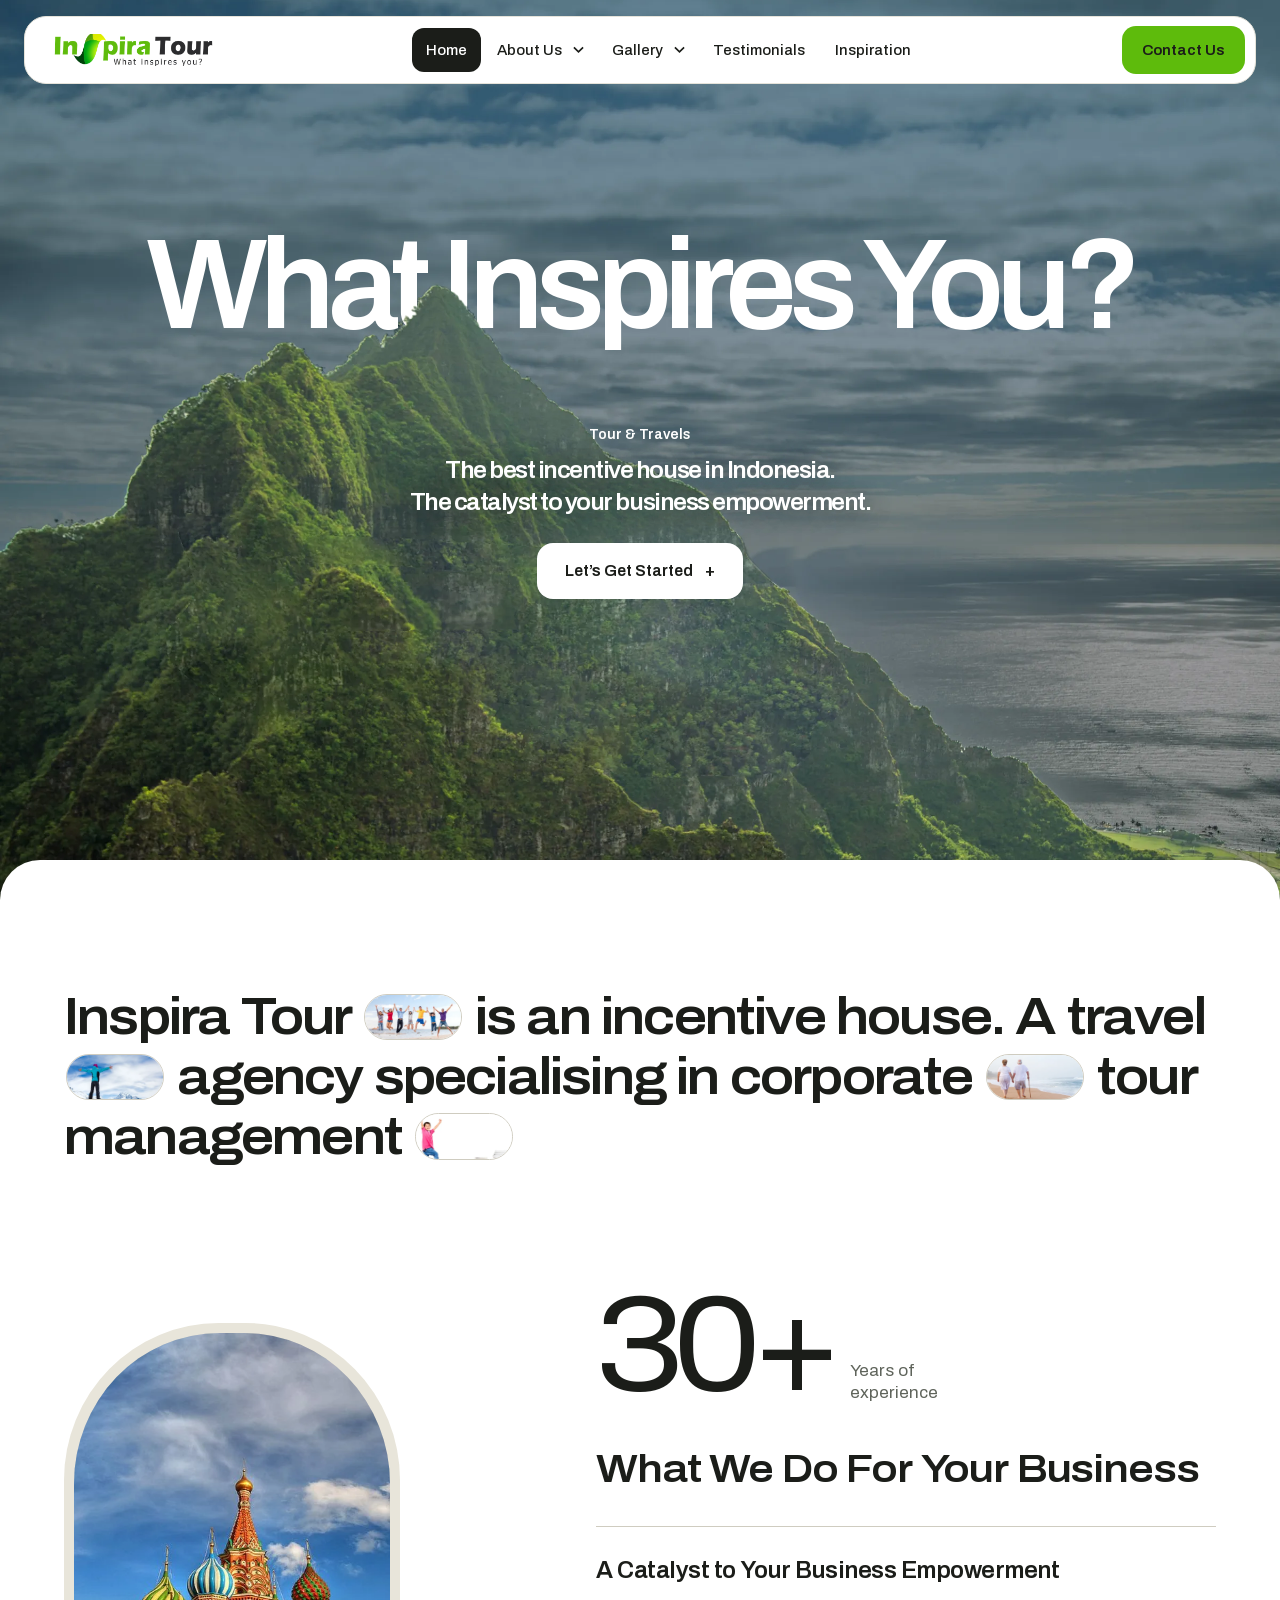
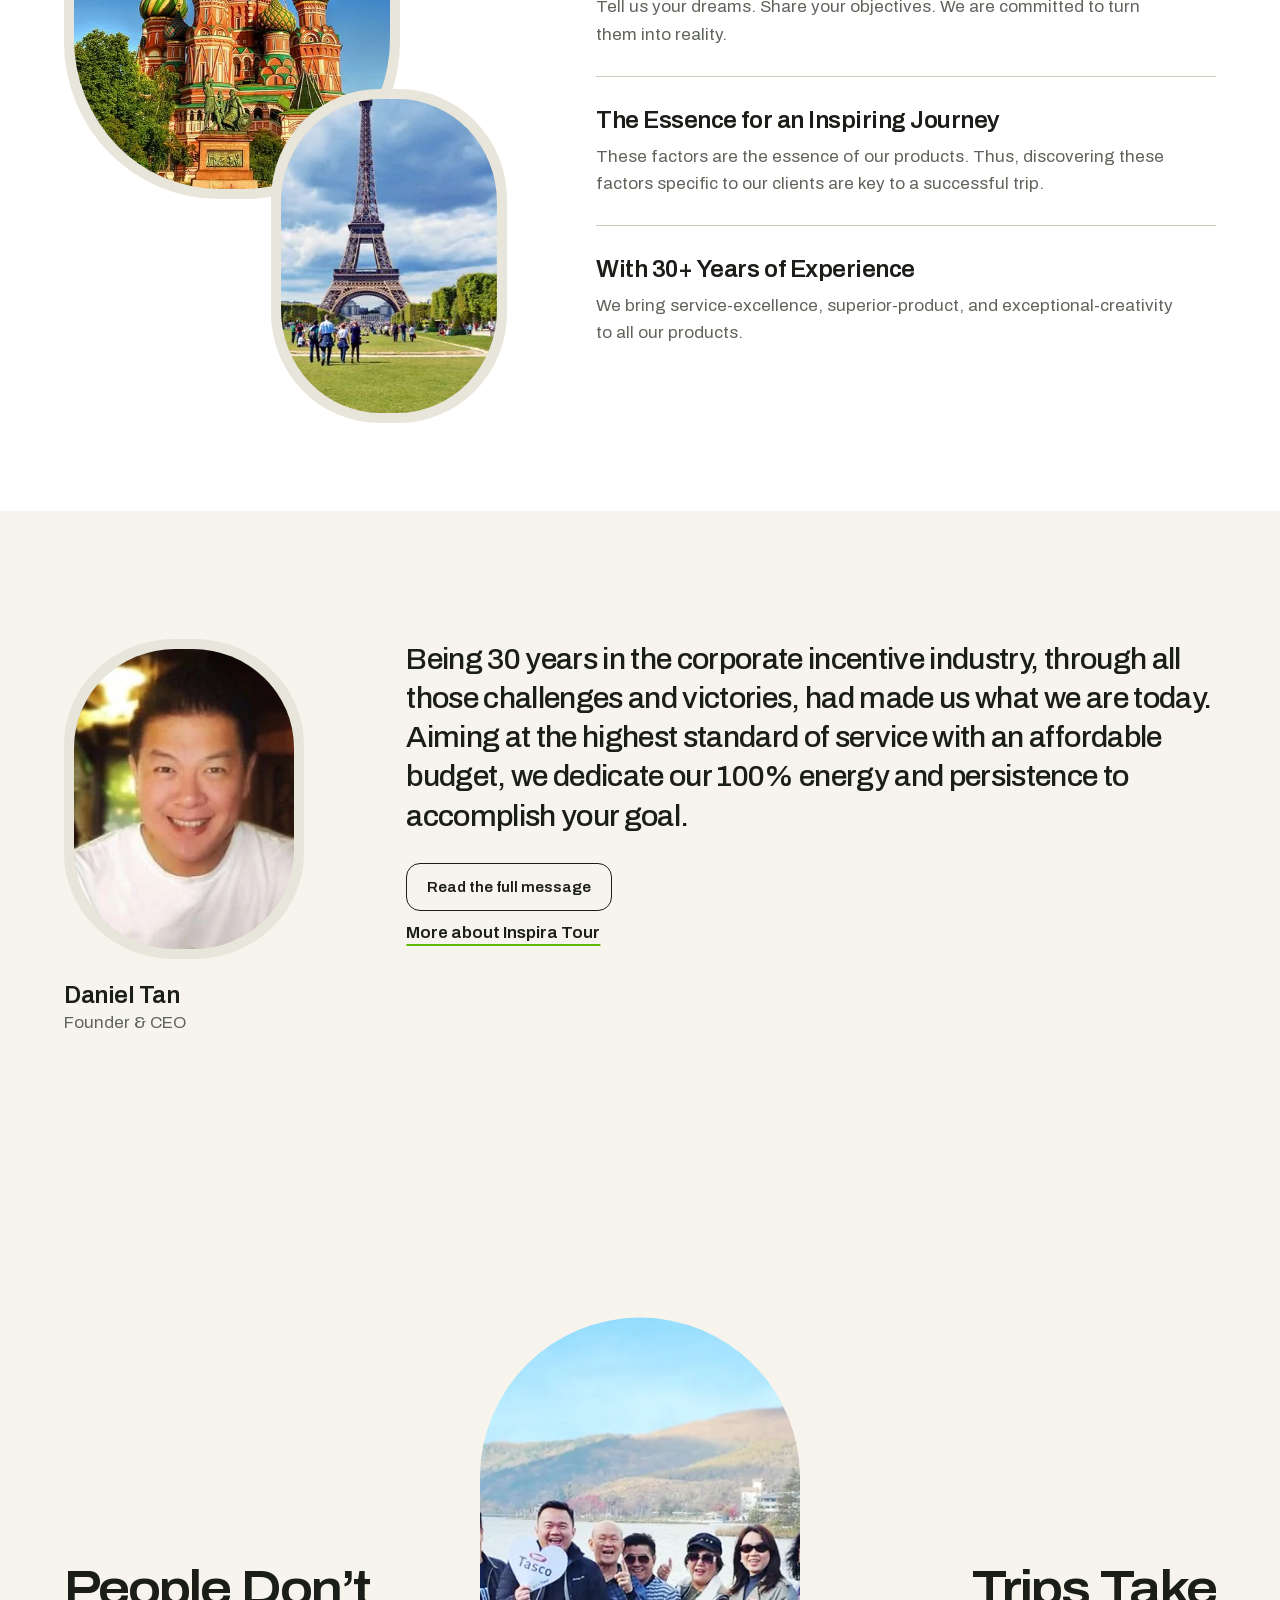
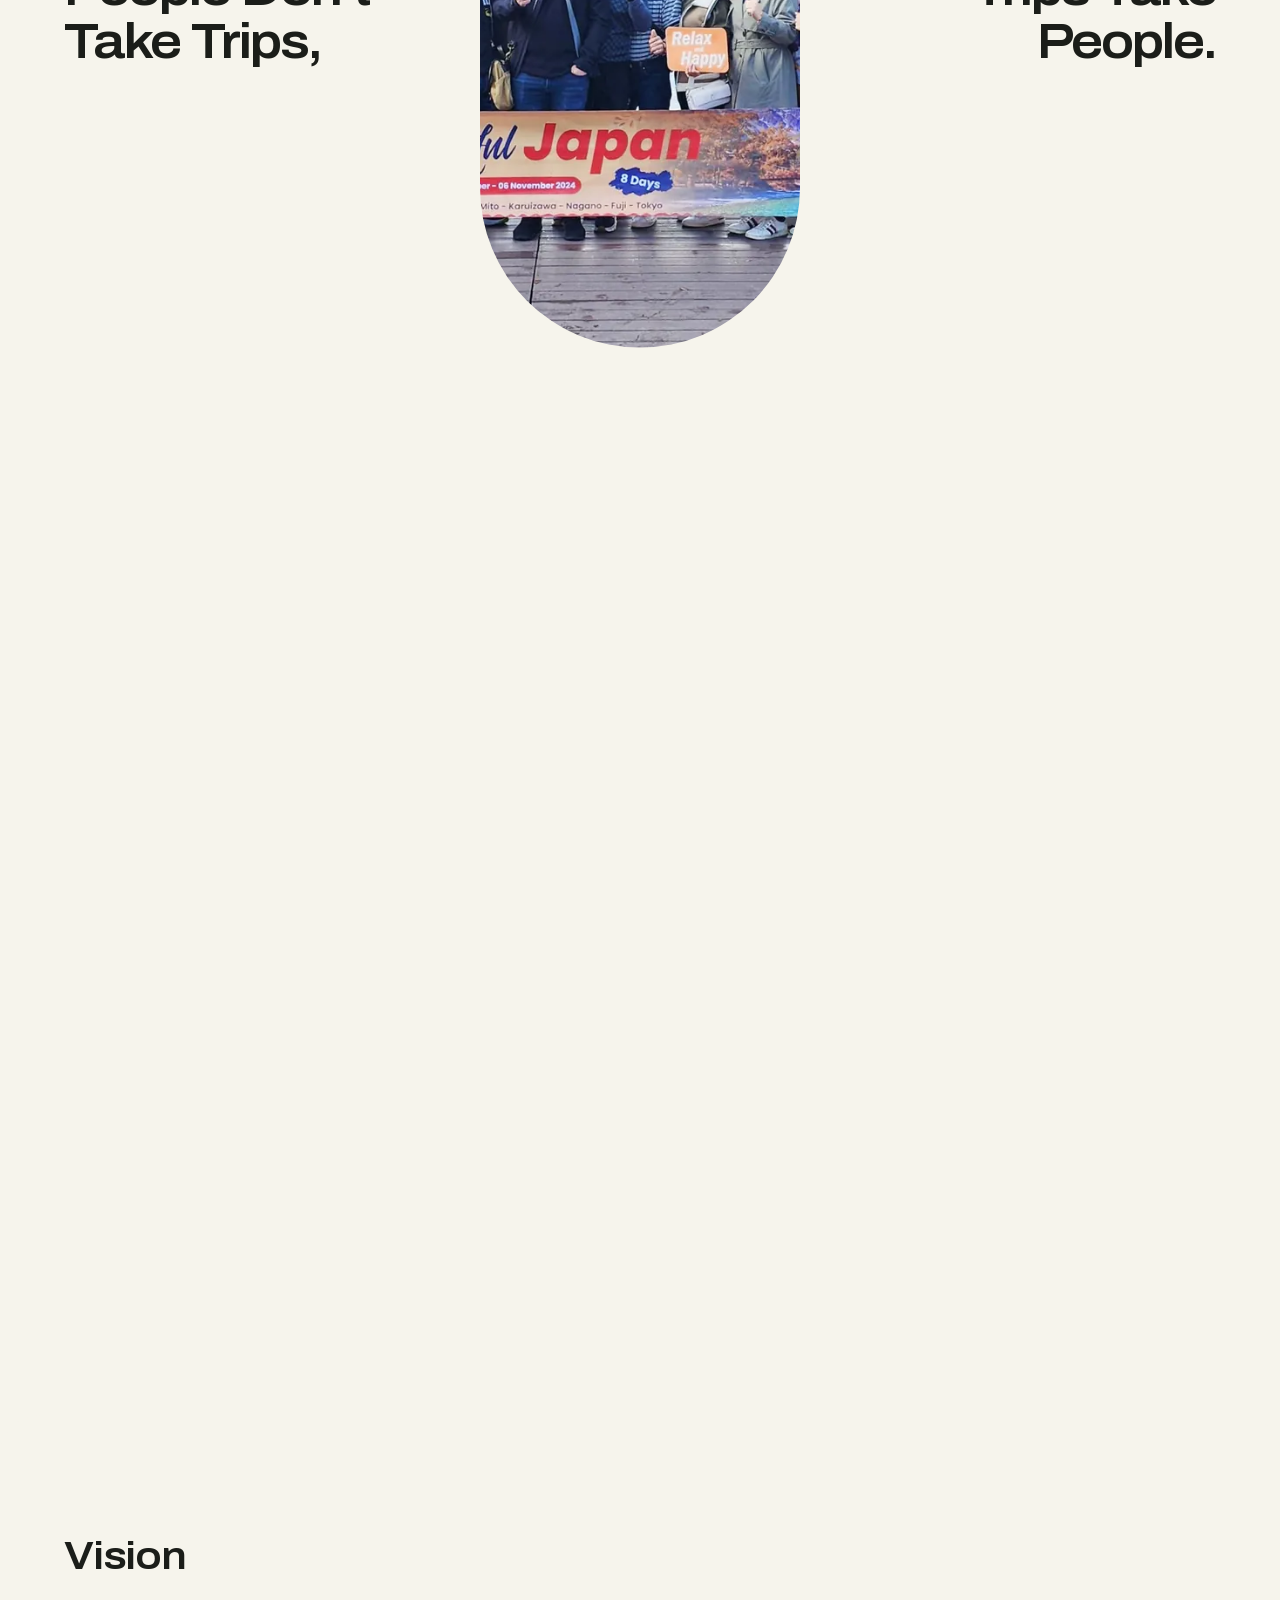
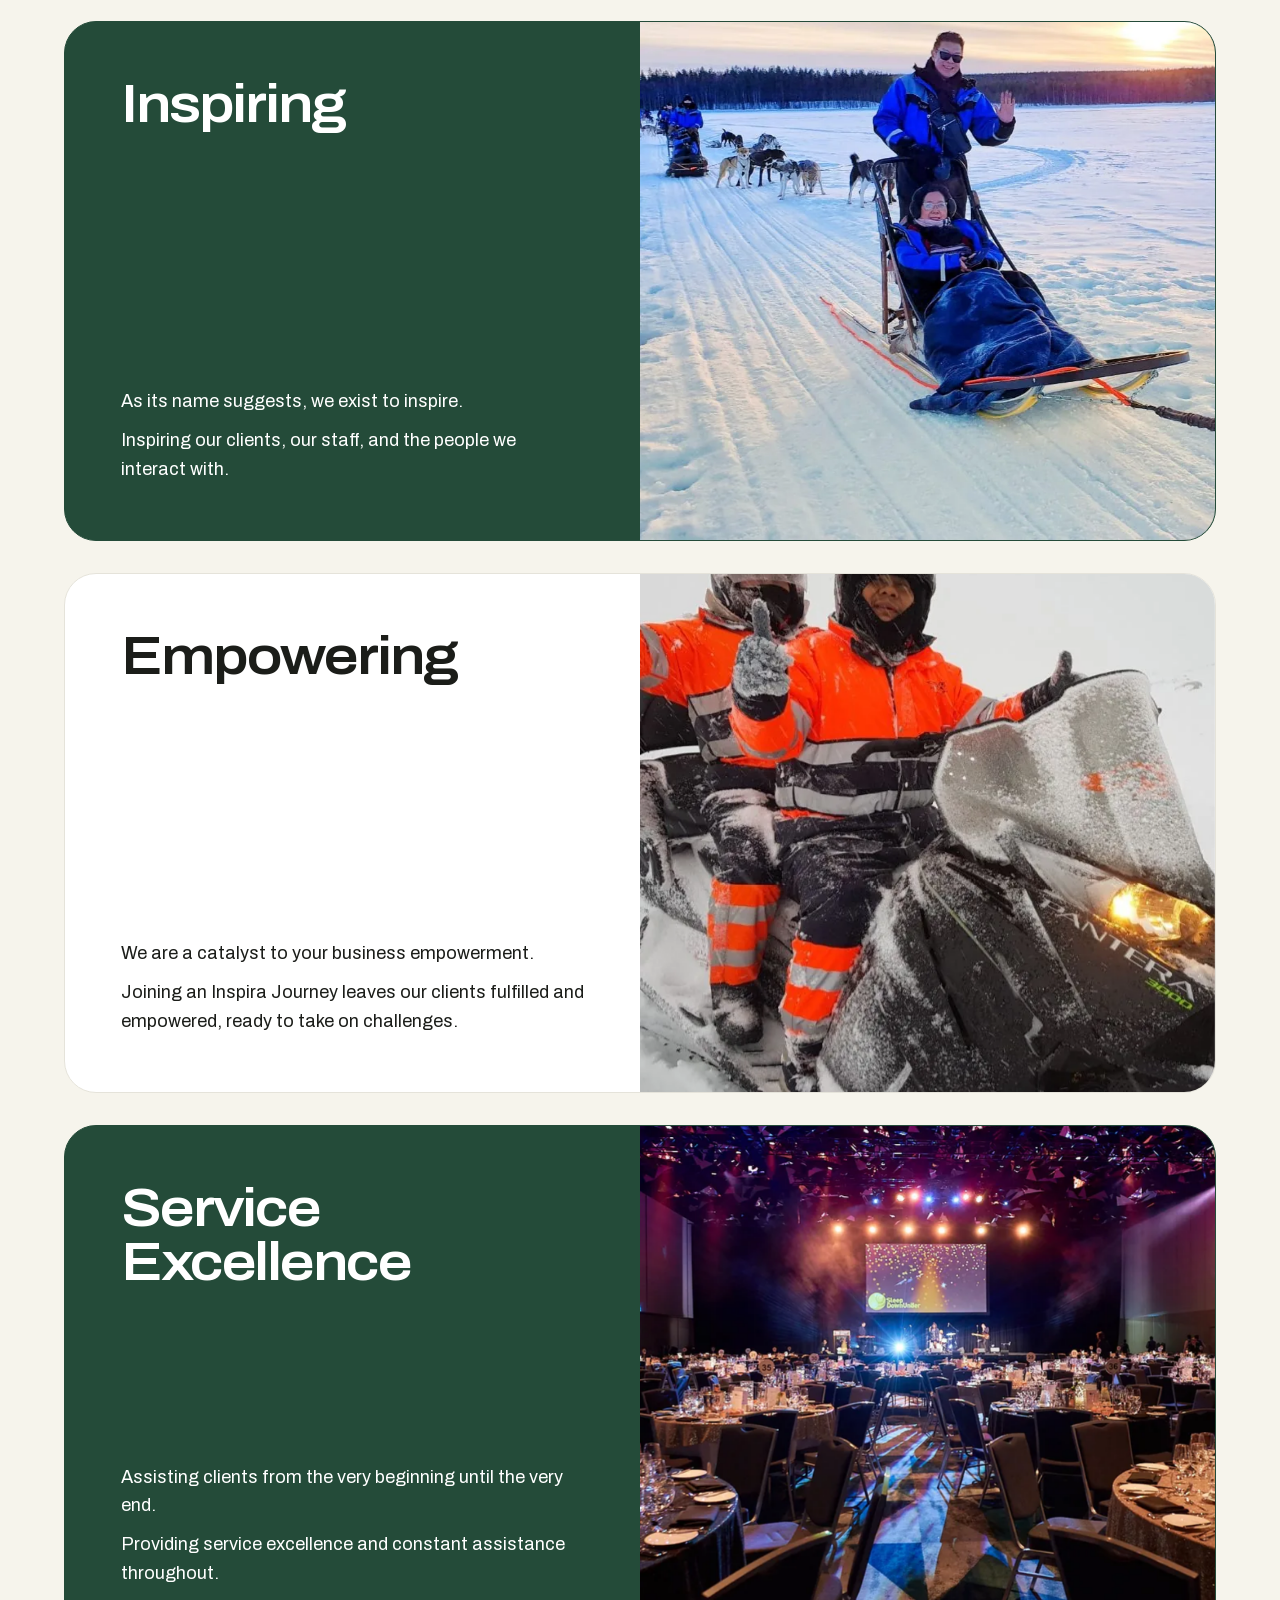
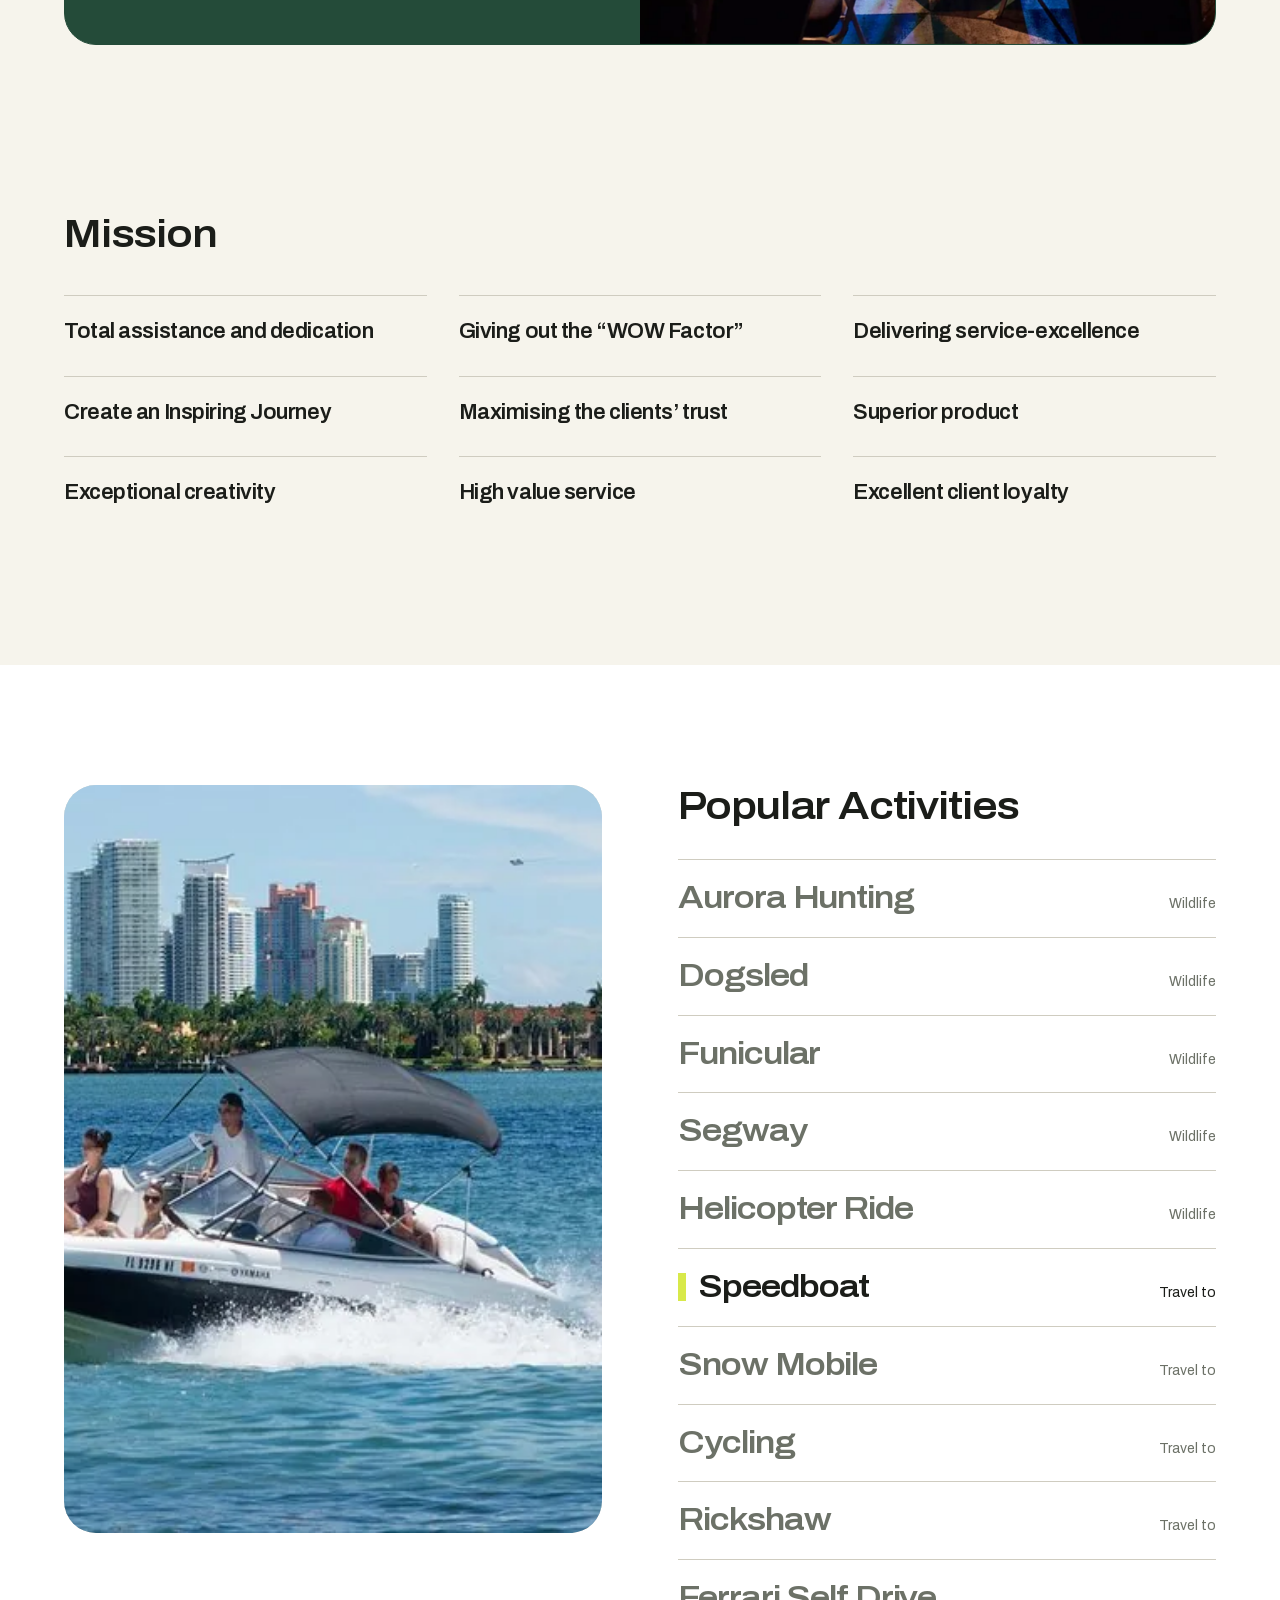
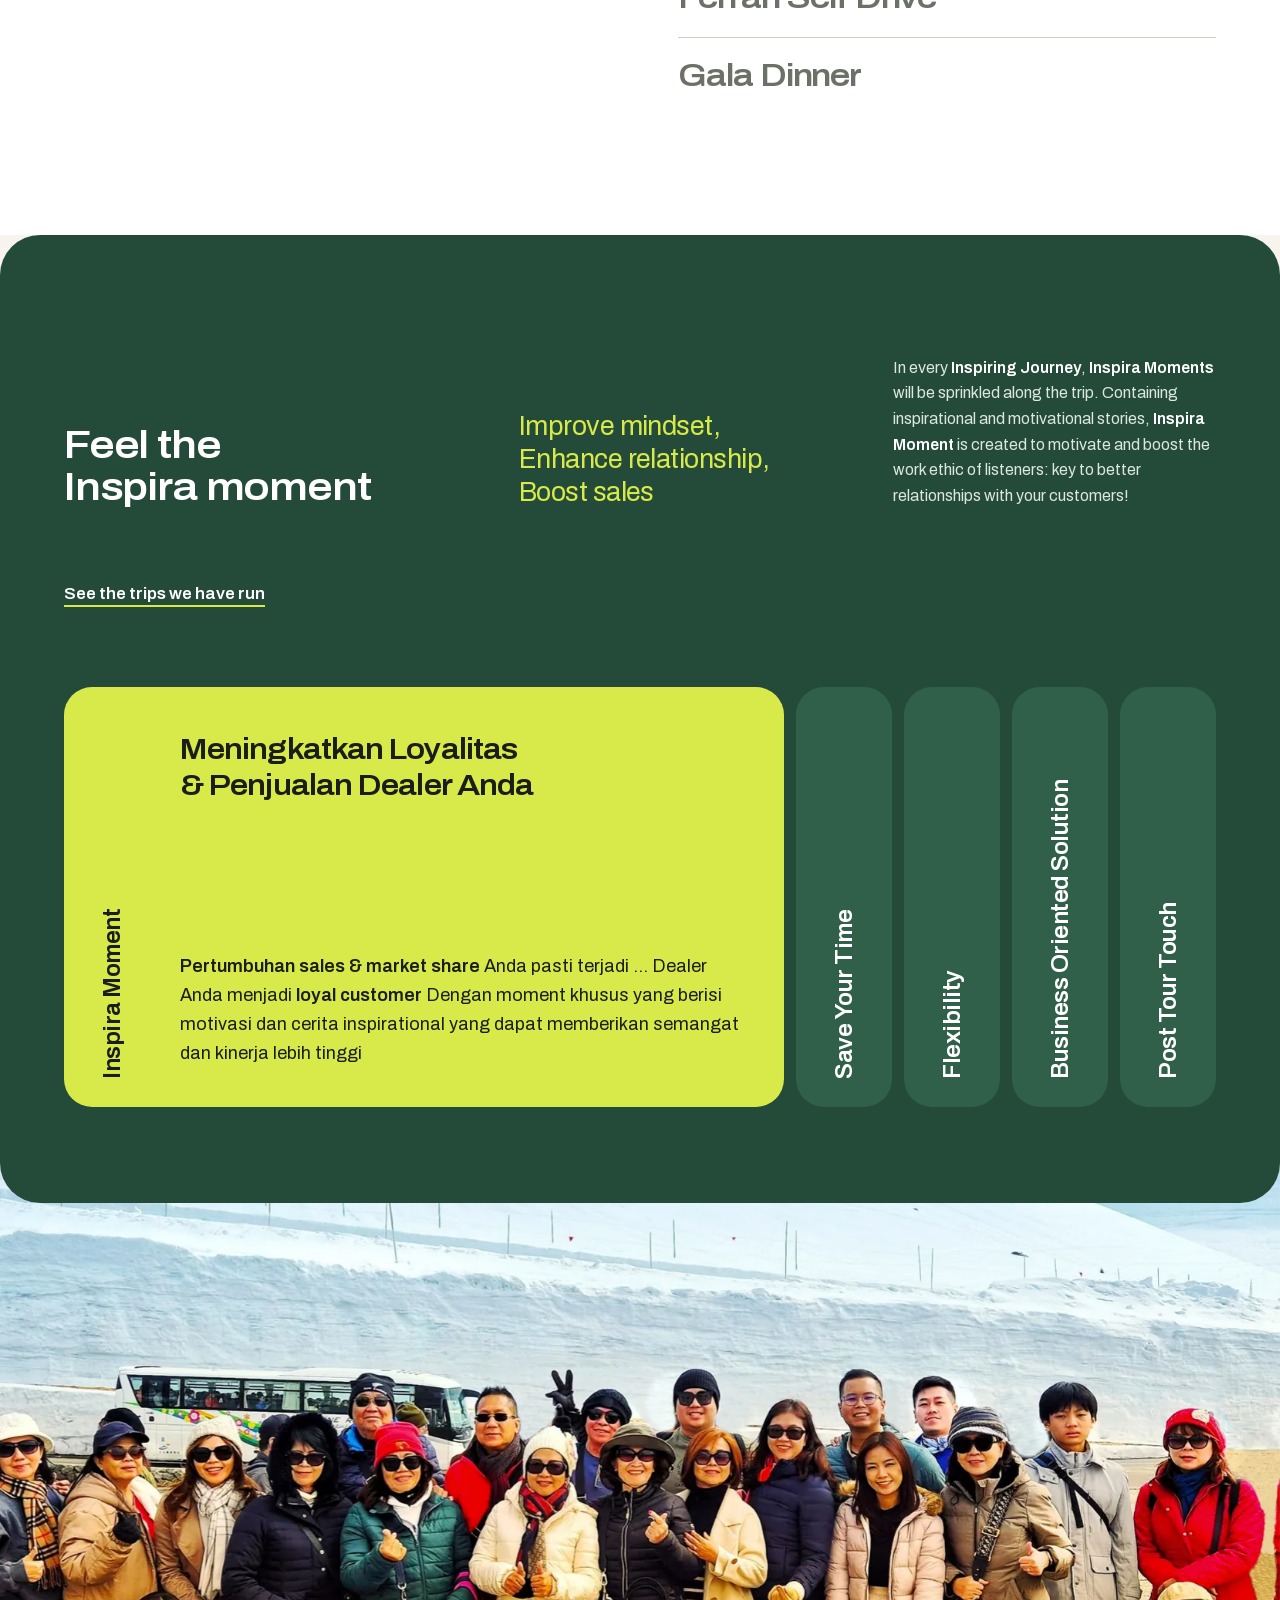
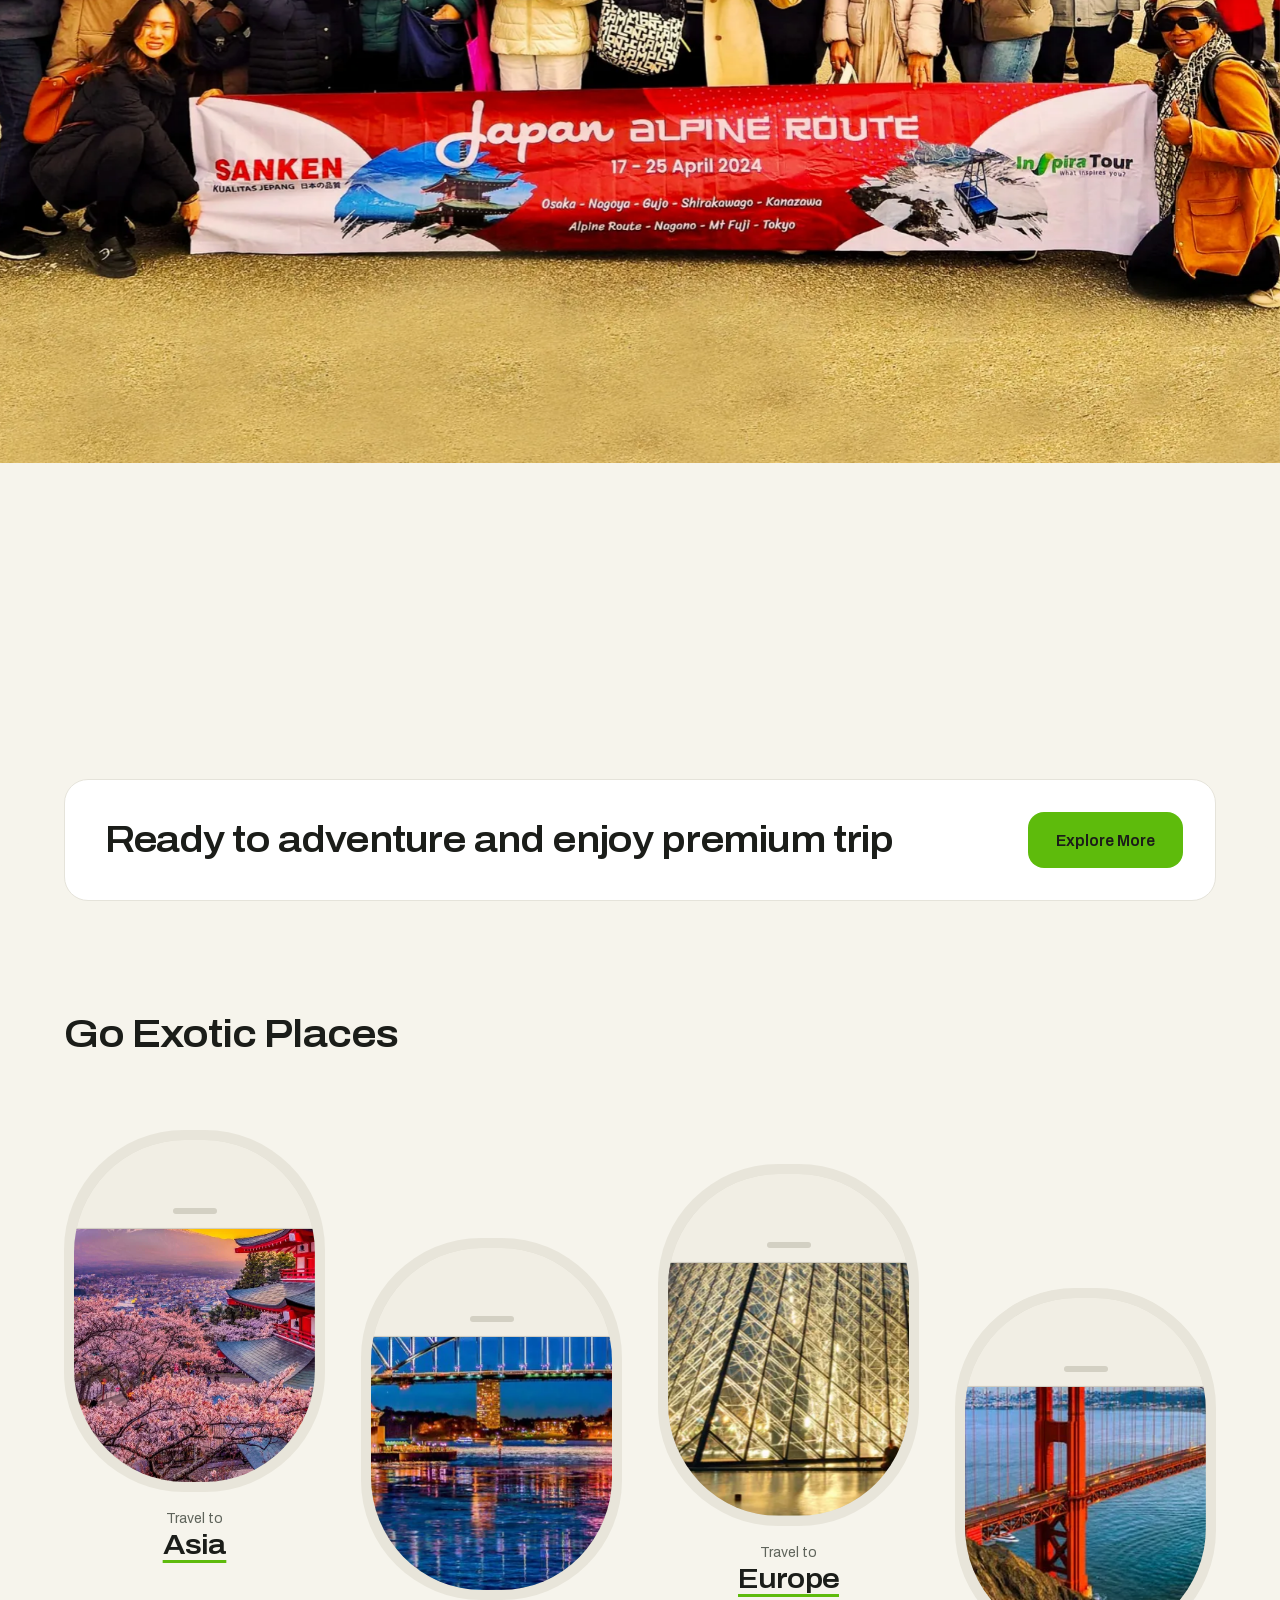
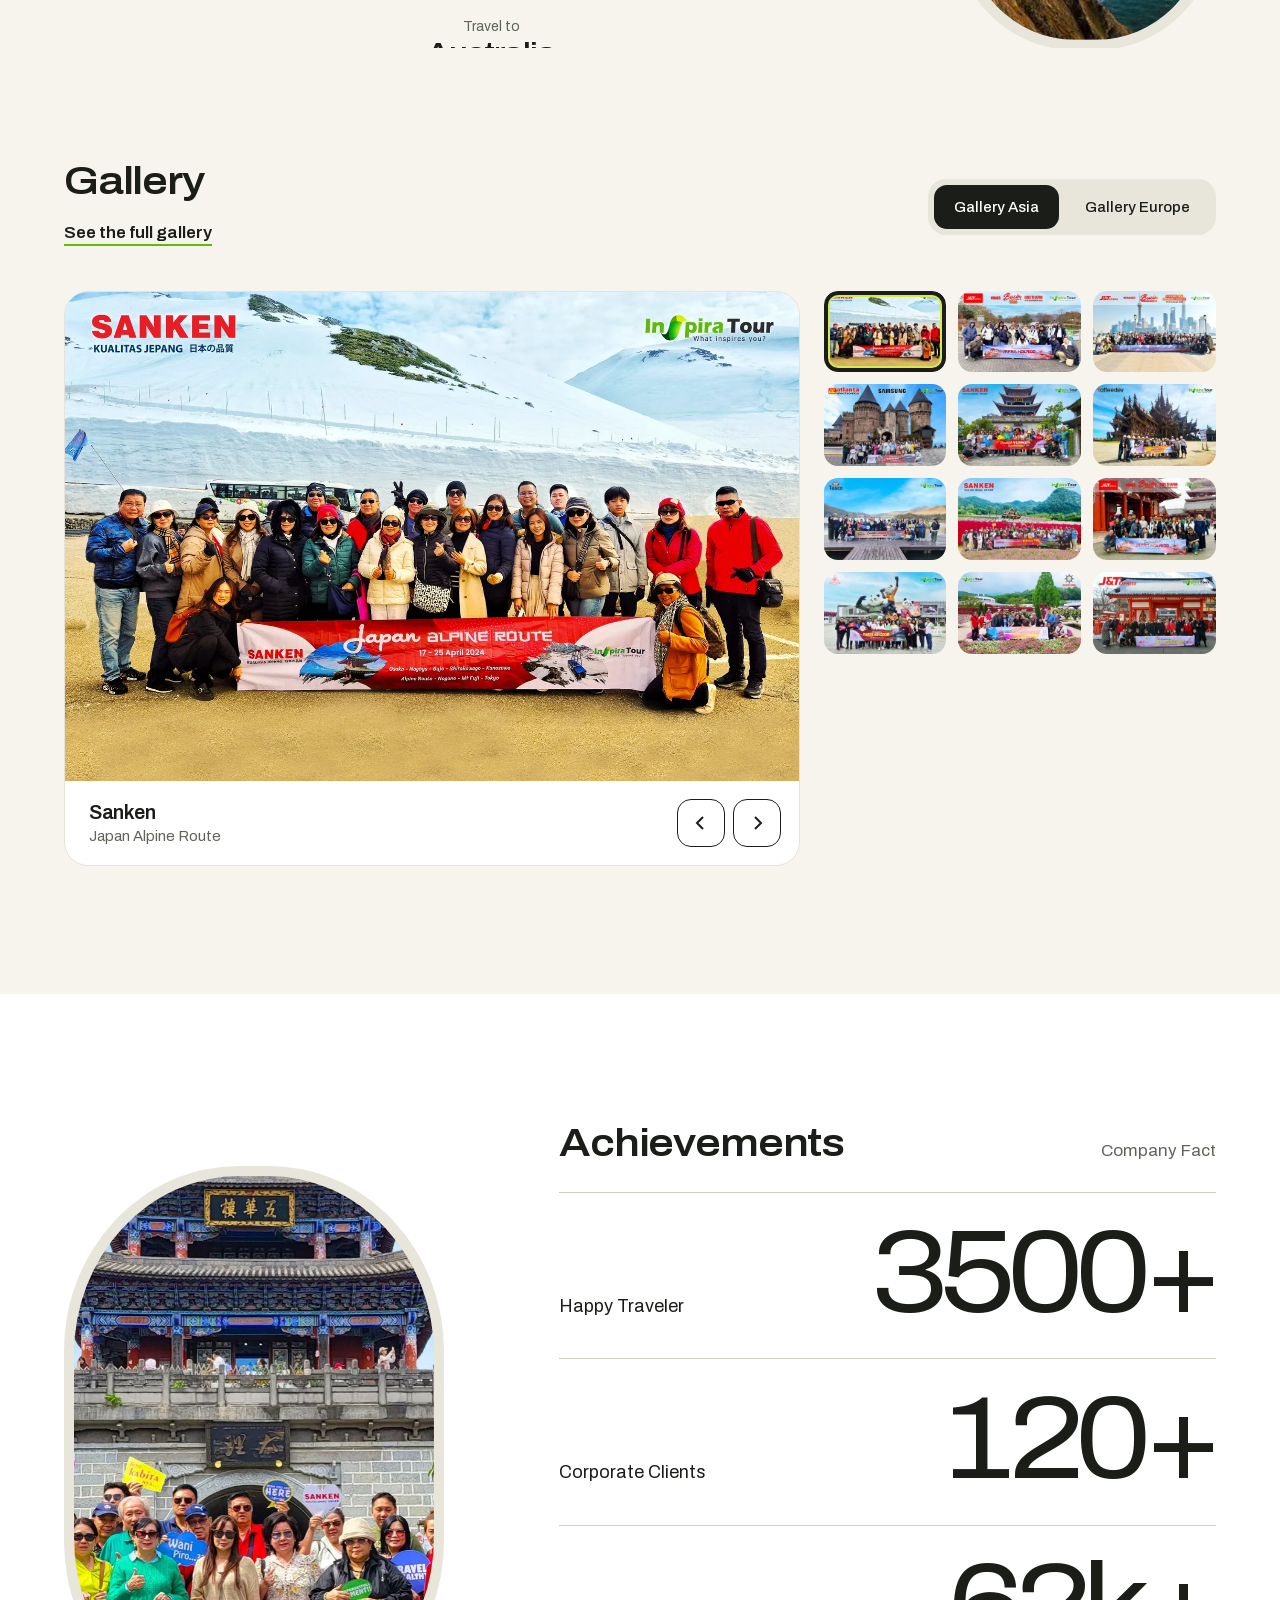
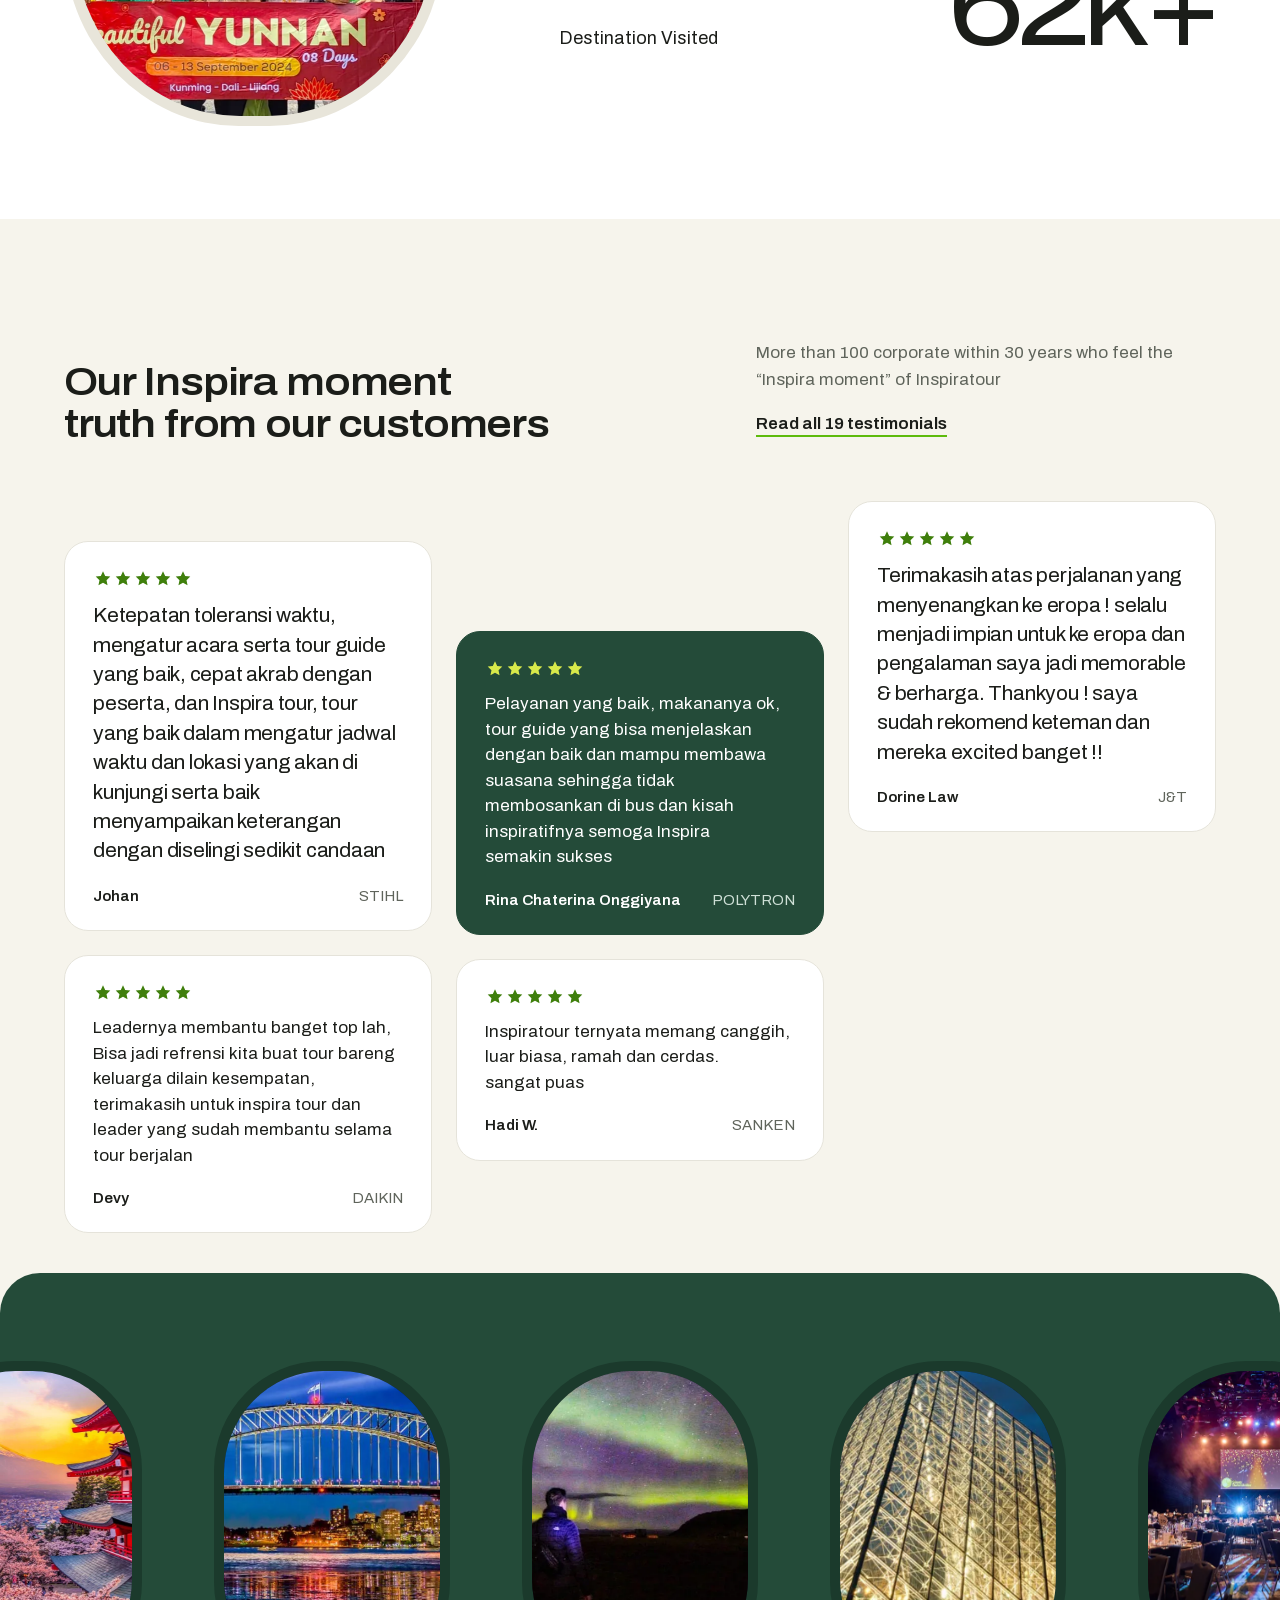
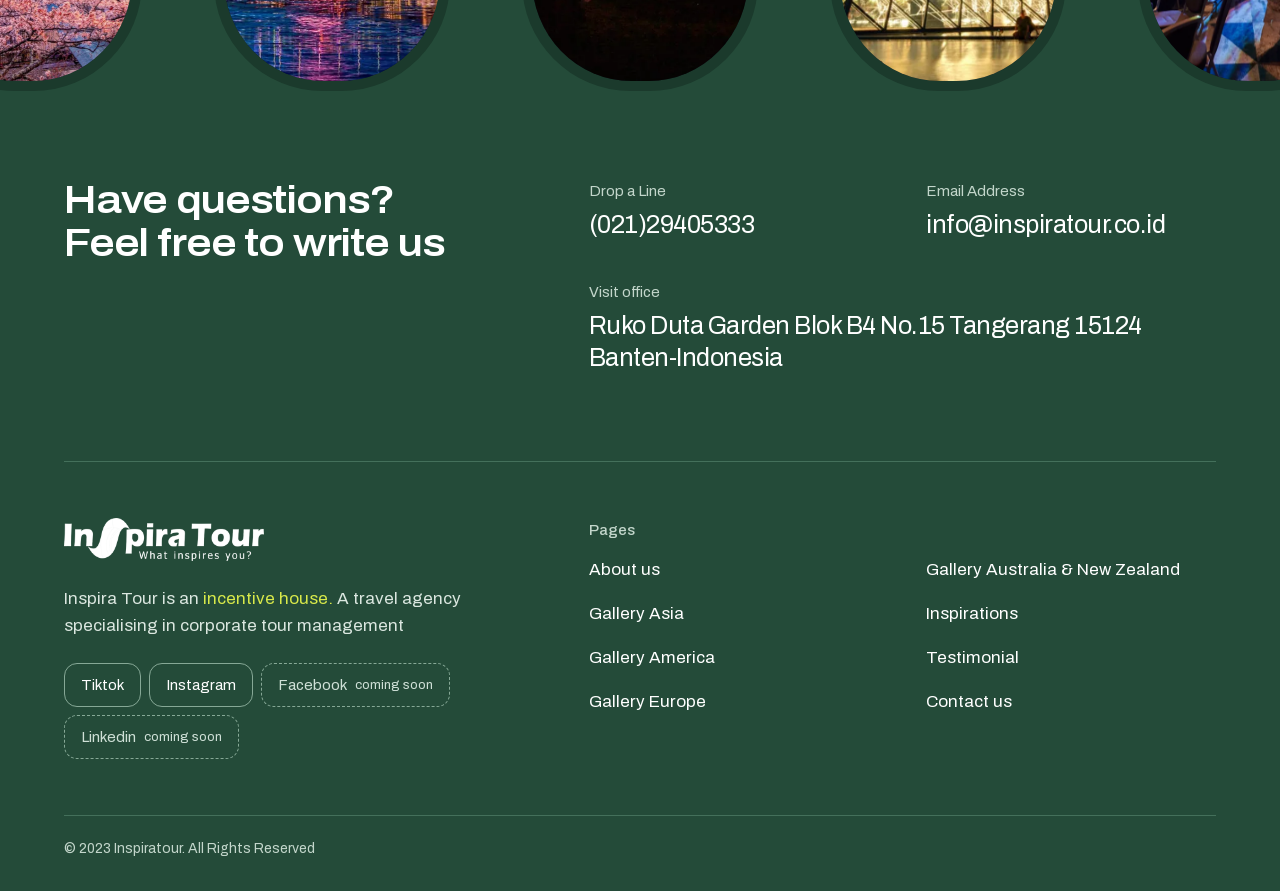
==== commit 0f3bb40b: "update compro" ====
--- a/index.html
+++ b/index.html
@@ -7,576 +7,80 @@
   <meta name="description" content="Inspira Tour is an incentive house. A travel agency specialising in corporate tour management.">
   <meta name="theme-color" content="#F6F4EC">
   <link rel="icon" href="data:,">
+  <link rel="preload" href="assets/fonts/archivo-latin.woff2" as="font" type="font/woff2" crossorigin>
   <script>document.documentElement.classList.add('js');</script>
-  <script>/*!
- * GSAP 3.15.1
- * https://gsap.com
- * 
- * @license Copyright 2026, GreenSock. All rights reserved.
- * Subject to the terms at https://gsap.com/standard-license.
- * @author: Jack Doyle, jack@greensock.com
- */
-
-!function(t,e){"object"==typeof exports&&"undefined"!=typeof module?e(exports):"function"==typeof define&&define.amd?define(["exports"],e):e((t=t||self).window=t.window||{})}(this,function(e){"use strict";function _inheritsLoose(t,e){t.prototype=Object.create(e.prototype),(t.prototype.constructor=t).__proto__=e}function _assertThisInitialized(t){if(void 0===t)throw new ReferenceError("this hasn't been initialised - super() hasn't been called");return t}function r(t){return"string"==typeof t}function s(t){return"function"==typeof t}function t(t){return"number"==typeof t}function u(t){return void 0===t}function v(t){return"object"==typeof t}function w(t){return!1!==t}function x(){return"undefined"!=typeof window}function y(t){return s(t)||r(t)}function R(t){return(i=bt(t,ht))&&Fe}function S(t,e){return console.warn("Invalid property",t,"set to",e,"Missing plugin? gsap.registerPlugin()")}function T(t,e){return!e&&console.warn(t)}function U(t,e){return t&&(ht[t]=e)&&i&&(i[t]=e)||ht}function V(){return 0}function ga(t){var e,r,i=t[0];if(v(i)||s(i)||(t=[t]),!(e=(i._gsap||{}).harness)){for(r=yt.length;r--&&!yt[r].targetTest(i););e=yt[r]}for(r=t.length;r--;)t[r]&&(t[r]._gsap||(t[r]._gsap=new qt(t[r],e)))||t.splice(r,1);return t}function ha(t){return t._gsap||ga(Pt(t))[0]._gsap}function ia(t,e,r){return(r=t[e])&&s(r)?t[e]():u(r)&&t.getAttribute&&t.getAttribute(e)||r}function ja(t,e){return(t=t.split(",")).forEach(e)||t}function ka(t){return Math.round(1e5*t)/1e5||0}function la(t){return Math.round(1e7*t)/1e7||0}function ma(t,e){var r=e.charAt(0),i=parseFloat(e.substr(2));return t=parseFloat(t),"+"===r?t+i:"-"===r?t-i:"*"===r?t*i:t/i}function na(t,e){for(var r=e.length,i=0;t.indexOf(e[i])<0&&++i<r;);return i<r}function oa(){var t,e,r=pt.length,i=pt.slice(0);for(_t={},t=pt.length=0;t<r;t++)(e=i[t])&&e._lazy&&(e.render(e._lazy[0],e._lazy[1],!0)._lazy=0)}function pa(t){return!!(t._initted||t._startAt||t.add)}function qa(t,e,r,i){pt.length&&!L&&oa(),t.render(e,r,i||!!(L&&e<0&&pa(t))),pt.length&&!L&&oa()}function ra(t){var e=parseFloat(t);return(e||0===e)&&(t+"").match(ot).length<2?e:r(t)?t.trim():t}function sa(t){return t}function ta(t,e){for(var r in e)r in t||(t[r]=e[r]);return t}function wa(t,e){for(var r in e)"__proto__"!==r&&"constructor"!==r&&"prototype"!==r&&(t[r]=v(e[r])?wa(t[r]||(t[r]={}),e[r]):e[r]);return t}function xa(t,e){var r,i={};for(r in t)r in e||(i[r]=t[r]);return i}function ya(t){var e=t.parent||I,r=t.keyframes?function _setKeyframeDefaults(i){return function(t,e){for(var r in e)r in t||"duration"===r&&i||"ease"===r||(t[r]=e[r])}}(K(t.keyframes)):ta;if(w(t.inherit))for(;e;)r(t,e.vars.defaults),e=e.parent||e._dp;return t}function Aa(t,e,r,i,n){void 0===r&&(r="_first"),void 0===i&&(i="_last");var a,s=t[i];if(n)for(a=e[n];s&&s[n]>a;)s=s._prev;return s?(e._next=s._next,s._next=e):(e._next=t[r],t[r]=e),e._next?e._next._prev=e:t[i]=e,e._prev=s,e.parent=e._dp=t,e}function Ba(t,e,r,i){void 0===r&&(r="_first"),void 0===i&&(i="_last");var n=e._prev,a=e._next;n?n._next=a:t[r]===e&&(t[r]=a),a?a._prev=n:t[i]===e&&(t[i]=n),e._next=e._prev=e.parent=null}function Ca(t,e){t.parent&&(!e||t.parent.autoRemoveChildren)&&t.parent.remove&&t.parent.remove(t),t._act=0}function Da(t,e){if(t&&(!e||e._end>t._dur||e._start<0))for(var r=t;r;)r._dirty=1,r=r.parent;return t}function Fa(t,e,r,i){return t._startAt&&(L?t._startAt.revert(ft):t.vars.immediateRender&&!t.vars.autoRevert||t._startAt.render(e,!0,i))}function Ha(t){return t._repeat?wt(t._tTime,t=t.duration()+t._rDelay)*t:0}function Ja(t,e){return(t-e._start)*e._ts+(0<=e._ts?0:e._dirty?e.totalDuration():e._tDur)}function Ka(t){return t._end=la(t._start+(t._tDur/Math.abs(t._ts||t._rts||X)||0))}function La(t,e){var r=t._dp;return r&&r.smoothChildTiming&&t._ts&&(t._start=la(r._time-(0<t._ts?e/t._ts:((t._dirty?t.totalDuration():t._tDur)-e)/-t._ts)),Ka(t),r._dirty||Da(r,t)),t}function Ma(t,e){var r;if((e._time||!e._dur&&e._initted||e._start<t._time&&(e._dur||!e.add))&&(r=Ja(t.rawTime(),e),(!e._dur||Mt(0,e.totalDuration(),r)-e._tTime>X)&&e.render(r,!0)),Da(t,e)._dp&&t._initted&&t._time>=t._dur&&t._ts){if(t._dur<t.duration())for(r=t;r._dp;)0<=r.rawTime()&&r.totalTime(r._tTime),r=r._dp;t._zTime=-X}}function Na(e,r,i,n){return r.parent&&Ca(r),r._start=la((t(i)?i:!i&&xt(r)&&(!e._last||e._last._start>=e._time)?e._last?e._last._start:e._time:i||e!==I?Ot(e,i,r):e._time)+r._delay),r._end=la(r._start+(r.totalDuration()/Math.abs(r.timeScale())||0)),Aa(e,r,"_first","_last",e._sort?"_start":0),xt(r)||(e._recent=r),n||Ma(e,r),e._ts<0&&La(e,e._tTime),e}function Oa(t,e){return(ht.ScrollTrigger||S("scrollTrigger",e))&&ht.ScrollTrigger.create(e,t)}function Pa(t,e,r,i,n){return $t(t,e,n),t._initted?!r&&t._pt&&!L&&(t._dur&&!1!==t.vars.lazy||!t._dur&&t.vars.lazy)&&f!==Lt.frame?(pt.push(t),t._lazy=[n,i],1):void 0:1}function Ua(t,e,r,i){var n=t._repeat,a=la(e)||0,s=t._tTime/t._tDur;return s&&!i&&(t._time*=a/t._dur),t._dur=a,t._tDur=n?n<0?1e10:la(a*(n+1)+t._rDelay*n):a,0<s&&!i&&La(t,t._tTime=t._tDur*s),t.parent&&Ka(t),r||Da(t.parent,t),t}function Va(t){return t instanceof Gt?Da(t):Ua(t,t._dur)}function Ya(e,r,i){var n,a,s=t(r[1]),o=(s?2:1)+(e<2?0:1),u=r[o];if(s&&(u.duration=r[1]),u.parent=i,e){for(n=u,a=i;a&&!("immediateRender"in n);)n=a.vars.defaults||{},a=w(a.vars.inherit)&&a.parent;u.immediateRender=w(n.immediateRender),e<2?u.runBackwards=1:u.startAt=r[o-1]}return new te(r[0],u,r[1+o])}function Za(t,e){return t||0===t?e(t):e}function _a(t,e){return r(t)&&(e=ut.exec(t))?e[1]:""}function cb(t,e){return t&&v(t)&&"length"in t&&(!e&&!t.length||t.length-1 in t&&v(t[0]))&&!t.nodeType&&t!==h}function fb(r){return r=Pt(r)[0]||T("Invalid scope")||{},function(t){var e=r.current||r.nativeElement||r;return Pt(t,e.querySelectorAll?e:e===r?T("Invalid scope")||a.createElement("div"):r)}}function gb(t){return t.sort(function(){return.5-Math.random()})}function hb(t){if(s(t))return t;var p=v(t)?t:{each:t},_=jt(p.ease),m=p.from||0,g=parseFloat(p.base)||0,y={},e=0<m&&m<1,T=isNaN(m)||e,b=p.axis,w=m,x=m;return r(m)?w=x={center:.5,edges:.5,end:1}[m]||0:!e&&T&&(w=m[0],x=m[1]),function(t,e,r){var i,n,a,s,o,u,h,l,f,c=(r||p).length,d=y[c];if(!d){if(!(f="auto"===p.grid?0:(p.grid||[1,q])[1])){for(h=-q;h<(h=r[f++].getBoundingClientRect().left)&&f<c;);f<c&&f--}for(d=y[c]=[],i=T?Math.min(f,c)*w-.5:m%f,n=f===q?0:T?c*x/f-.5:m/f|0,l=q,u=h=0;u<c;u++)a=u%f-i,s=n-(u/f|0),d[u]=o=b?Math.abs("y"===b?s:a):H(a*a+s*s),h<o&&(h=o),o<l&&(l=o);"random"===m&&gb(d),d.max=h-l,d.min=l,d.v=c=(parseFloat(p.amount)||parseFloat(p.each)*(c<f?c-1:b?"y"===b?c/f:f:Math.max(f,c/f))||0)*("edges"===m?-1:1),d.b=c<0?g-c:g,d.u=_a(p.amount||p.each)||0,_=_&&c<0?Yt(_):_}return c=(d[t]-d.min)/d.max||0,la(d.b+(_?_(c):c)*d.v)+d.u}}function ib(i){var n=Math.pow(10,((i+"").split(".")[1]||"").length);return function(e){var r=la(Math.round(parseFloat(e)/i)*i*n);return(r-r%1)/n+(t(e)?0:_a(e))}}function jb(h,e){var l,f,r=K(h);return!r&&v(h)&&(l=r=h.radius||q,h.values?(h=Pt(h.values),(f=!t(h[0]))&&(l*=l)):h=ib(h.increment)),Za(e,r?s(h)?function(t){return f=h(t),Math.abs(f-t)<=l?f:t}:function(e){for(var r,i,n=parseFloat(f?e.x:e),a=parseFloat(f?e.y:0),s=q,o=0,u=h.length;u--;)(r=f?(r=h[u].x-n)*r+(i=h[u].y-a)*i:Math.abs(h[u]-n))<s&&(s=r,o=u);return o=!l||s<=l?h[o]:e,f||o===e||t(e)?o:o+_a(e)}:ib(h))}function kb(t,e,r,i){return Za(K(t)?!e:!0===r?!!(r=0):!i,function(){return K(t)?t[~~(Math.random()*t.length)]:(r=r||1e-5)&&(i=r<1?Math.pow(10,(r+"").length-2):1)&&Math.floor(Math.round((t-r/2+Math.random()*(e-t+.99*r))/r)*r*i)/i})}function ob(e,r,t){return Za(t,function(t){return e[~~r(t)]})}function rb(t){return t.replace(tt,function(t){var e=t.indexOf("[")+1,r=t.substring(e||7,e?t.indexOf("]"):t.length-1).split(et);return kb(e?r:+r[0],e?0:+r[1],+r[2]||1e-5)})}function ub(t,e,r){var i,n,a,s=t.labels,o=q;for(i in s)(n=s[i]-e)<0==!!r&&n&&o>(n=Math.abs(n))&&(a=i,o=n);return a}function wb(t){return Ca(t),t.scrollTrigger&&t.scrollTrigger.kill(!!L),t.progress()<1&&At(t,"onInterrupt"),t}function zb(t){if(t)if(t=!t.name&&t.default||t,x()||t.headless){var e=t.name,r=s(t),i=e&&!r&&t.init?function(){this._props=[]}:t,n={init:V,render:_e,add:Ht,kill:Te,modifier:ve,rawVars:0},a={targetTest:0,get:0,getSetter:ue,aliases:{},register:0};if(It(),t!==i){if(mt[e])return;ta(i,ta(xa(t,n),a)),bt(i.prototype,bt(n,xa(t,a))),mt[i.prop=e]=i,t.targetTest&&(yt.push(i),dt[e]=1),e=("css"===e?"CSS":e.charAt(0).toUpperCase()+e.substr(1))+"Plugin"}U(e,i),t.register&&t.register(Fe,i,we)}else Dt.push(t)}function Cb(t,e,r){return(6*(t+=t<0?1:1<t?-1:0)<1?e+(r-e)*t*6:t<.5?r:3*t<2?e+(r-e)*(2/3-t)*6:e)*zt+.5|0}function Db(e,r,i){var n,a,s,o,u,h,l,f,c,d,p=e?t(e)?[e>>16,e>>8&zt,e&zt]:0:Rt.black;if(!p){if(","===e.substr(-1)&&(e=e.substr(0,e.length-1)),Rt[e])p=Rt[e];else if("#"===e.charAt(0)){if(e.length<6&&(e="#"+(n=e.charAt(1))+n+(a=e.charAt(2))+a+(s=e.charAt(3))+s+(5===e.length?e.charAt(4)+e.charAt(4):"")),9===e.length)return[(p=parseInt(e.substr(1,6),16))>>16,p>>8&zt,p&zt,parseInt(e.substr(7),16)/255];p=[(e=parseInt(e.substr(1),16))>>16,e>>8&zt,e&zt]}else if("hsl"===e.substr(0,3))if(p=d=e.match(rt),r){if(~e.indexOf("="))return p=e.match(it),i&&p.length<4&&(p[3]=1),p}else o=+p[0]%360/360,u=p[1]/100,n=2*(h=p[2]/100)-(a=h<=.5?h*(u+1):h+u-h*u),3<p.length&&(p[3]*=1),p[0]=Cb(o+1/3,n,a),p[1]=Cb(o,n,a),p[2]=Cb(o-1/3,n,a);else p=e.match(rt)||Rt.transparent;p=p.map(Number)}return r&&!d&&(n=p[0]/zt,a=p[1]/zt,s=p[2]/zt,h=((l=Math.max(n,a,s))+(f=Math.min(n,a,s)))/2,l===f?o=u=0:(c=l-f,u=.5<h?c/(2-l-f):c/(l+f),o=l===n?(a-s)/c+(a<s?6:0):l===a?(s-n)/c+2:(n-a)/c+4,o*=60),p[0]=~~(o+.5),p[1]=~~(100*u+.5),p[2]=~~(100*h+.5)),i&&p.length<4&&(p[3]=1),p}function Eb(t){var r=[],i=[],n=-1;return t.split(Et).forEach(function(t){var e=t.match(nt)||[];r.push.apply(r,e),i.push(n+=e.length+1)}),r.c=i,r}function Fb(t,e,r){var i,n,a,s,o="",u=(t+o).match(Et),h=e?"hsla(":"rgba(",l=0;if(!u)return t;if(u=u.map(function(t){return(t=Db(t,e,1))&&h+(e?t[0]+","+t[1]+"%,"+t[2]+"%,"+t[3]:t.join(","))+")"}),r&&(a=Eb(t),(i=r.c).join(o)!==a.c.join(o)))for(s=(n=t.replace(Et,"1").split(nt)).length-1;l<s;l++)o+=n[l]+(~i.indexOf(l)?u.shift()||h+"0,0,0,0)":(a.length?a:u.length?u:r).shift());if(!n)for(s=(n=t.split(Et)).length-1;l<s;l++)o+=n[l]+u[l];return o+n[s]}function Ib(t){var e,r=t.join(" ");if(Et.lastIndex=0,Et.test(r))return e=Ft.test(r),t[1]=Fb(t[1],e),t[0]=Fb(t[0],e,Eb(t[1])),!0}function Rb(t){var e=(t+"").split("("),r=Bt[e[0]];return r&&1<e.length&&r.config?r.config.apply(null,~t.indexOf("{")?[function _parseObjectInString(t){for(var e,r,i,n={},a=t.substr(1,t.length-3).split(":"),s=a[0],o=1,u=a.length;o<u;o++)r=a[o],e=o!==u-1?r.lastIndexOf(","):r.length,i=r.substr(0,e),n[s]=isNaN(i)?i.replace(Ut,"").trim():+i,s=r.substr(e+1).trim();return n}(e[1])]:function _valueInParentheses(t){var e=t.indexOf("(")+1,r=t.indexOf(")"),i=t.indexOf("(",e);return t.substring(e,~i&&i<r?t.indexOf(")",r+1):r)}(t).split(",").map(ra)):Bt._CE&&Nt.test(t)?Bt._CE("",t):r}function Ub(t,e,r,i){void 0===r&&(r=function easeOut(t){return 1-e(1-t)}),void 0===i&&(i=function easeInOut(t){return t<.5?e(2*t)/2:1-e(2*(1-t))/2});var n,a={easeIn:e,easeOut:r,easeInOut:i};return ja(t,function(t){for(var e in Bt[t]=ht[t]=a,Bt[n=t.toLowerCase()]=r,a)Bt[n+("easeIn"===e?".in":"easeOut"===e?".out":".inOut")]=Bt[t+"."+e]=a[e]}),a}function Vb(e){return function(t){return t<.5?(1-e(1-2*t))/2:.5+e(2*(t-.5))/2}}function Wb(r,t,e){function Gm(t){return 1===t?1:i*Math.pow(2,-10*t)*Q((t-a)*n)+1}var i=1<=t?t:1,n=(e||(r?.3:.45))/(t<1?t:1),a=n/G*(Math.asin(1/i)||0),s="out"===r?Gm:"in"===r?function(t){return 1-Gm(1-t)}:Vb(Gm);return n=G/n,s.config=function(t,e){return Wb(r,t,e)},s}function Xb(e,r){function Om(t){return t?--t*t*((r+1)*t+r)+1:0}void 0===r&&(r=1.70158);var t="out"===e?Om:"in"===e?function(t){return 1-Om(1-t)}:Vb(Om);return t.config=function(t){return Xb(e,t)},t}var F,L,l,I,h,n,a,i,o,f,c,d,p,_,m,g,b,k,O,M,C,P,A,D,z,E,B,N,Y={autoSleep:120,force3D:"auto",nullTargetWarn:1,units:{lineHeight:""}},j={duration:.5,overwrite:!1,delay:0},q=1e8,X=1/q,G=2*Math.PI,Z=G/4,W=0,H=Math.sqrt,$=Math.cos,Q=Math.sin,J="function"==typeof ArrayBuffer&&ArrayBuffer.isView||function(){},K=Array.isArray,tt=/random\([^)]+\)/g,et=/,\s*/g,rt=/(?:-?\.?\d|\.)+/gi,it=/[-+=.]*\d+[.e\-+]*\d*[e\-+]*\d*/g,nt=/[-+=.]*\d+[.e-]*\d*[a-z%]*/g,at=/[-+=.]*\d+\.?\d*(?:e-|e\+)?\d*/gi,st=/[+-]=-?[.\d]+/,ot=/[^,'"\[\]\s]+/gi,ut=/^[+\-=e\s\d]*\d+[.\d]*([a-z]*|%)\s*$/i,ht={},lt={suppressEvents:!0,isStart:!0,kill:!1},ft={suppressEvents:!0,kill:!1},ct={suppressEvents:!0},dt={},pt=[],_t={},mt={},gt={},vt=30,yt=[],Tt="",bt=function _merge(t,e){for(var r in e)t[r]=e[r];return t},wt=function _animationCycle(t,e){var r=Math.floor(t=la(t/e));return t&&r===t?r-1:r},xt=function _isFromOrFromStart(t){var e=t.data;return"isFromStart"===e||"isStart"===e},kt={_start:0,endTime:V,totalDuration:V},Ot=function _parsePosition(t,e,i){var n,a,s,o=t.labels,u=t._recent||kt,h=t.duration()>=q?u.endTime(!1):t._dur;return r(e)&&(isNaN(e)||e in o)?(a=e.charAt(0),s="%"===e.substr(-1),n=e.indexOf("="),"<"===a||">"===a?(0<=n&&(e=e.replace(/=/,"")),("<"===a?u._start:u.endTime(0<=u._repeat))+(parseFloat(e.substr(1))||0)*(s?(n<0?u:i).totalDuration()/100:1)):n<0?(e in o||(o[e]=h),o[e]):(a=parseFloat(e.charAt(n-1)+e.substr(n+1)),s&&i&&(a=a/100*(K(i)?i[0]:i).totalDuration()),1<n?_parsePosition(t,e.substr(0,n-1),i)+a:h+a)):null==e?h:+e},Mt=function _clamp(t,e,r){return r<t?t:e<r?e:r},Ct=[].slice,Pt=function toArray(t,e,i){return l&&!e&&l.selector?l.selector(t):!r(t)||i||!n&&It()?K(t)?function _flatten(t,e,i){return void 0===i&&(i=[]),t.forEach(function(t){return r(t)&&!e||cb(t,1)?i.push.apply(i,Pt(t)):i.push(t)})||i}(t,i):cb(t)?Ct.call(t,0):t?[t]:[]:Ct.call((e||a).querySelectorAll(t),0)},St=function mapRange(e,t,r,i,n){var a=t-e,s=i-r;return Za(n,function(t){return r+((t-e)/a*s||0)})},At=function _callback(t,e,r){var i,n,a,s=t.vars,o=s[e],u=l,h=t._ctx;if(o)return i=s[e+"Params"],n=s.callbackScope||t,r&&pt.length&&oa(),h&&(l=h),a=i?o.apply(n,i):o.call(n),l=u,a},Dt=[],zt=255,Rt={aqua:[0,zt,zt],lime:[0,zt,0],silver:[192,192,192],black:[0,0,0],maroon:[128,0,0],teal:[0,128,128],blue:[0,0,zt],navy:[0,0,128],white:[zt,zt,zt],olive:[128,128,0],yellow:[zt,zt,0],orange:[zt,165,0],gray:[128,128,128],purple:[128,0,128],green:[0,128,0],red:[zt,0,0],pink:[zt,192,203],cyan:[0,zt,zt],transparent:[zt,zt,zt,0]},Et=function(){var t,e="(?:\\b(?:(?:rgb|rgba|hsl|hsla)\\(.+?\\))|\\B#(?:[0-9a-f]{3,4}){1,2}\\b";for(t in Rt)e+="|"+t+"\\b";return new RegExp(e+")","gi")}(),Ft=/hsl[a]?\(/,Lt=(O=Date.now,M=500,C=33,P=O(),A=P,z=D=1e3/240,g={time:0,frame:0,tick:function tick(){zl(!0)},deltaRatio:function deltaRatio(t){return b/(1e3/(t||60))},wake:function wake(){o&&(!n&&x()&&(h=n=window,a=h.document||{},ht.gsap=Fe,(h.gsapVersions||(h.gsapVersions=[])).push(Fe.version),R(i||h.GreenSockGlobals||!h.gsap&&h||{}),Dt.forEach(zb)),m="undefined"!=typeof requestAnimationFrame&&requestAnimationFrame,p&&g.sleep(),_=m||function(t){return setTimeout(t,z-1e3*g.time+1|0)},d=1,zl(2))},sleep:function sleep(){(m?cancelAnimationFrame:clearTimeout)(p),d=0,_=V},lagSmoothing:function lagSmoothing(t,e){M=t||1/0,C=Math.min(e||33,M)},fps:function fps(t){D=1e3/(t||240),z=1e3*g.time+D},add:function add(n,t,e){var a=t?function(t,e,r,i){n(t,e,r,i),g.remove(a)}:n;return g.remove(n),E[e?"unshift":"push"](a),It(),a},remove:function remove(t,e){~(e=E.indexOf(t))&&E.splice(e,1)&&e<=k&&k--},_listeners:E=[]}),It=function _wake(){return!d&&Lt.wake()},Bt={},Nt=/^[\d.\-M][\d.\-,\s]/,Ut=/["']/g,Yt=function _invertEase(e){return function(t){return 1-e(1-t)}},jt=function _parseEase(t,e){return t&&(s(t)?t:Bt[t]||Rb(t))||e};function zl(t){var e,r,i,n,a=O()-A,s=!0===t;if((M<a||a<0)&&(P+=a-C),(0<(e=(i=(A+=a)-P)-z)||s)&&(n=++g.frame,b=i-1e3*g.time,g.time=i/=1e3,z+=e+(D<=e?0:D-e),r=1),s||(p=_(zl)),r)for(k=0;k<E.length;k++)E[k](i,b,n,t)}function dn(t){return t<N?B*t*t:t<.7272727272727273?B*Math.pow(t-1.5/2.75,2)+.75:t<.9090909090909092?B*(t-=2.25/2.75)*t+.9375:B*Math.pow(t-2.625/2.75,2)+.984375}ja("Linear,Quad,Cubic,Quart,Quint,Strong",function(t,e){var r=e<5?e+1:e;Ub(t+",Power"+(r-1),e?function(t){return Math.pow(t,r)}:function(t){return t},function(t){return 1-Math.pow(1-t,r)},function(t){return t<.5?Math.pow(2*t,r)/2:1-Math.pow(2*(1-t),r)/2})}),Bt.Linear.easeNone=Bt.none=Bt.Linear.easeIn,Ub("Elastic",Wb("in"),Wb("out"),Wb()),B=7.5625,N=1/2.75,Ub("Bounce",function(t){return 1-dn(1-t)},dn),Ub("Expo",function(t){return Math.pow(2,10*(t-1))*t+t*t*t*t*t*t*(1-t)}),Ub("Circ",function(t){return-(H(1-t*t)-1)}),Ub("Sine",function(t){return 1===t?1:1-$(t*Z)}),Ub("Back",Xb("in"),Xb("out"),Xb()),Bt.SteppedEase=Bt.steps=ht.SteppedEase={config:function config(t,e){void 0===t&&(t=1);var r=1/t,i=t+(e?0:1),n=e?1:0;return function(t){return((i*Mt(0,.99999999,t)|0)+n)*r}}},j.ease=Bt["quad.out"],ja("onComplete,onUpdate,onStart,onRepeat,onReverseComplete,onInterrupt",function(t){return Tt+=t+","+t+"Params,"});var Vt,qt=function GSCache(t,e){this.id=W++,(t._gsap=this).target=t,this.harness=e,this.get=e?e.get:ia,this.set=e?e.getSetter:ue},Xt=((Vt=Animation.prototype).delay=function delay(t){return t||0===t?(this.parent&&this.parent.smoothChildTiming&&this.startTime(this._start+t-this._delay),this._delay=t,this):this._delay},Vt.duration=function duration(t){return arguments.length?this.totalDuration(0<this._repeat?t+(t+this._rDelay)*this._repeat:t):this.totalDuration()&&this._dur},Vt.totalDuration=function totalDuration(t){return arguments.length?(this._dirty=0,Ua(this,this._repeat<0?t:(t-this._repeat*this._rDelay)/(this._repeat+1))):this._tDur},Vt.totalTime=function totalTime(t,e){if(It(),!arguments.length)return this._tTime;var r=this._dp;if(r&&r.smoothChildTiming&&this._ts){for(La(this,t),!r._dp||r.parent||Ma(r,this);r&&r.parent;)r.parent._time!==r._start+(0<=r._ts?r._tTime/r._ts:(r.totalDuration()-r._tTime)/-r._ts)&&r.totalTime(r._tTime,!0),r=r.parent;!this.parent&&this._dp.autoRemoveChildren&&(0<this._ts&&t<this._tDur||this._ts<0&&0<t||!this._tDur&&!t)&&Na(this._dp,this,this._start-this._delay)}return(this._tTime!==t||!this._dur&&!e||this._initted&&Math.abs(this._zTime)===X||!this._initted&&this._dur&&t||!t&&!this._initted&&(this.add||this._ptLookup))&&(this._ts||(this._pTime=t),qa(this,t,e)),this},Vt.time=function time(t,e){return arguments.length?this.totalTime(Math.min(this.totalDuration(),t+Ha(this))%(this._dur+this._rDelay)||(t?this._dur:0),e):this._time},Vt.totalProgress=function totalProgress(t,e){return arguments.length?this.totalTime(this.totalDuration()*t,e):this.totalDuration()?Math.min(1,this._tTime/this._tDur):0<=this.rawTime()&&this._initted?1:0},Vt.progress=function progress(t,e){return arguments.length?this.totalTime(this.duration()*(!this._yoyo||1&this.iteration()?t:1-t)+Ha(this),e):this.duration()?Math.min(1,this._time/this._dur):0<this.rawTime()?1:0},Vt.iteration=function iteration(t,e){var r=this.duration()+this._rDelay;return arguments.length?this.totalTime(this._time+(t-1)*r,e):this._repeat?wt(this._tTime,r)+1:1},Vt.timeScale=function timeScale(t,e){if(!arguments.length)return this._rts===-X?0:this._rts;if(this._rts===t)return this;var r=this.parent&&this._ts?Ja(this.parent._time,this):this._tTime,i=this._rts<0;this._rts=+t||0,this._ts=this._ps||t===-X?0:this._rts;var n=this.totalDuration();return(i!=this._rts<0||0<r&&r<n)&&this.totalTime(Mt(-Math.abs(this._delay),n,r),!1!==e),Ka(this),function _recacheAncestors(t){for(var e=t.parent;e&&e.parent;)e._dirty=1,e.totalDuration(),e=e.parent;return t}(this)},Vt.paused=function paused(t){if(!arguments.length)return this._ps;if(this._ps!==t)if(this._ps=t)this._pTime=this._tTime||Math.max(-this._delay,this.rawTime()),this._ts=this._act=0;else{It(),this._ts=this._rts;var e,r=this.parent&&!this.parent.smoothChildTiming?this.rawTime():this._tTime||this._pTime,i=1===this.progress()&&Math.abs(this._zTime)!==X;if(i)for(this._tTime-=X,e=this._first;e;){if(!e._dur&&e._zTime<0&&e._ts&&e._start<=r+X){i=!1;break}e=e._next}this.totalTime(r,i)}return this},Vt.startTime=function startTime(t){if(arguments.length){this._start=la(t);var e=this.parent||this._dp;return!e||!e._sort&&this.parent||Na(e,this,this._start-this._delay),this}return this._start},Vt.endTime=function endTime(t){return this._start+(w(t)?this.totalDuration():this.duration())/Math.abs(this._ts||1)},Vt.rawTime=function rawTime(t){var e=this.parent||this._dp;return e?t&&(!this._ts||this._repeat&&this._time&&this.totalProgress()<1)?this._tTime%(this._dur+this._rDelay):this._ts?Ja(e.rawTime(t),this):this._tTime:this._tTime},Vt.revert=function revert(t){void 0===t&&(t=ct);var e=L;return L=t,pa(this)&&(this.timeline&&this.timeline.revert(t),this.totalTime(-.01,t.suppressEvents)),"nested"!==this.data&&!1!==t.kill&&this.kill(),L=e,this},Vt.globalTime=function globalTime(t){for(var e=this,r=arguments.length?t:e.rawTime();e;)r=e._start+r/(Math.abs(e._ts)||1),e=e._dp;return!this.parent&&this._sat?this._sat.globalTime(t):r},Vt.repeat=function repeat(t){return arguments.length?(this._repeat=t===1/0?-2:t,Va(this)):-2===this._repeat?1/0:this._repeat},Vt.repeatDelay=function repeatDelay(t){if(arguments.length){var e=this._time;return this._rDelay=t,Va(this),e?this.time(e):this}return this._rDelay},Vt.yoyo=function yoyo(t){return arguments.length?(this._yoyo=t,this):this._yoyo},Vt.seek=function seek(t,e){return this.totalTime(Ot(this,t),w(e))},Vt.restart=function restart(t,e){return this.play().totalTime(t?-this._delay:0,w(e)),this._dur||(this._zTime=-X),this},Vt.play=function play(t,e){return null!=t&&this.seek(t,e),this.reversed(!1).paused(!1)},Vt.reverse=function reverse(t,e){return null!=t&&this.seek(t||this.totalDuration(),e),this.reversed(!0).paused(!1)},Vt.pause=function pause(t,e){return null!=t&&this.seek(t,e),this.paused(!0)},Vt.resume=function resume(){return this.paused(!1)},Vt.reversed=function reversed(t){return arguments.length?(!!t!==this.reversed()&&this.timeScale(-this._rts||(t?-X:0)),this):this._rts<0},Vt.invalidate=function invalidate(){return this._initted=this._act=0,this._zTime=-X,this},Vt.isActive=function isActive(){var t,e=this.parent||this._dp,r=this._start;return!(e&&!(this._ts&&this._initted&&e.isActive()&&(t=e.rawTime(!0))>=r&&t<this.endTime(!0)-X))},Vt.eventCallback=function eventCallback(t,e,r){var i=this.vars;return 1<arguments.length?(e?(i[t]=e,r&&(i[t+"Params"]=r),"onUpdate"===t&&(this._onUpdate=e)):delete i[t],this):i[t]},Vt.then=function then(t){var i=this,n=i._prom;return new Promise(function(e){function Fo(){var t=i.then;i.then=null,n&&n(),s(r)&&(r=r(i))&&(r.then||r===i)&&(i.then=t),e(r),i.then=t}var r=s(t)?t:sa;i._initted&&1===i.totalProgress()&&0<=i._ts||!i._tTime&&i._ts<0?Fo():i._prom=Fo})},Vt.kill=function kill(){wb(this)},Animation);function Animation(t){this.vars=t,this._delay=+t.delay||0,(this._repeat=t.repeat===1/0?-2:t.repeat||0)&&(this._rDelay=t.repeatDelay||0,this._yoyo=!!t.yoyo||!!t.yoyoEase),this._ts=1,Ua(this,+t.duration,1,1),this.data=t.data,l&&(this._ctx=l).data.push(this),d||Lt.wake()}ta(Xt.prototype,{_time:0,_start:0,_end:0,_tTime:0,_tDur:0,_dirty:0,_repeat:0,_yoyo:!1,parent:null,_initted:!1,_rDelay:0,_ts:1,_dp:0,ratio:0,_zTime:-X,_prom:0,_ps:!1,_rts:1});var Gt=function(i){function Timeline(t,e){var r;return void 0===t&&(t={}),(r=i.call(this,t)||this).labels={},r.smoothChildTiming=!!t.smoothChildTiming,r.autoRemoveChildren=!!t.autoRemoveChildren,r._sort=w(t.sortChildren),I&&Na(t.parent||I,_assertThisInitialized(r),e),t.reversed&&r.reverse(),t.paused&&r.paused(!0),t.scrollTrigger&&Oa(_assertThisInitialized(r),t.scrollTrigger),r}_inheritsLoose(Timeline,i);var e=Timeline.prototype;return e.to=function to(t,e,r){return Ya(0,arguments,this),this},e.from=function from(t,e,r){return Ya(1,arguments,this),this},e.fromTo=function fromTo(t,e,r,i){return Ya(2,arguments,this),this},e.set=function set(t,e,r){return e.duration=0,e.parent=this,ya(e).repeatDelay||(e.repeat=0),e.immediateRender=!!e.immediateRender,new te(t,e,Ot(this,r),1),this},e.call=function call(t,e,r){return Na(this,te.delayedCall(0,t,e),r)},e.staggerTo=function staggerTo(t,e,r,i,n,a,s){return r.duration=e,r.stagger=r.stagger||i,r.onComplete=a,r.onCompleteParams=s,r.parent=this,new te(t,r,Ot(this,n)),this},e.staggerFrom=function staggerFrom(t,e,r,i,n,a,s){return r.runBackwards=1,ya(r).immediateRender=w(r.immediateRender),this.staggerTo(t,e,r,i,n,a,s)},e.staggerFromTo=function staggerFromTo(t,e,r,i,n,a,s,o){return i.startAt=r,ya(i).immediateRender=w(i.immediateRender),this.staggerTo(t,e,i,n,a,s,o)},e.render=function render(t,e,r){var i,n,a,s,o,u,h,l,f,c,d,p,_=this._time,m=this._dirty?this.totalDuration():this._tDur,g=this._dur,v=t<=0?0:la(t),y=this._zTime<0!=t<0&&(this._initted||!g);if(this!==I&&m<v&&0<=t&&(v=m),v!==this._tTime||r||y){if(_!==this._time&&g&&(v+=this._time-_,t+=this._time-_),i=v,f=this._start,u=!(l=this._ts),y&&(g||(_=this._zTime),!t&&e||(this._zTime=t)),this._repeat){if(d=this._yoyo,o=g+this._rDelay,this._repeat<-1&&t<0)return this.totalTime(100*o+t,e,r);if(i=la(v%o),v===m?(s=this._repeat,i=g):((s=~~(c=la(v/o)))&&s===c&&(i=g,s--),g<i&&(i=g)),c=wt(this._tTime,o),!_&&this._tTime&&c!==s&&this._tTime-c*o-this._dur<=0&&(c=s),d&&1&s&&(i=g-i,p=1),s!==c&&!this._lock){var T=d&&1&c,b=T===(d&&1&s);if(s<c&&(T=!T),_=T?0:v%g?g:v,this._lock=1,this.render(_||(p?0:la(s*o)),e,!g)._lock=0,this._tTime=v,!e&&this.parent&&At(this,"onRepeat"),this.vars.repeatRefresh&&!p&&(this.invalidate()._lock=1,c=s),_&&_!==this._time||u!=!this._ts||this.vars.onRepeat&&!this.parent&&!this._act)return this;if(g=this._dur,m=this._tDur,b&&(this._lock=2,_=T?g:-1e-4,this.render(_,!0),this.vars.repeatRefresh&&!p&&this.invalidate()),this._lock=0,!this._ts&&!u)return this}}if(this._hasPause&&!this._forcing&&this._lock<2&&(h=function _findNextPauseTween(t,e,r){var i;if(e<r)for(i=t._first;i&&i._start<=r;){if("isPause"===i.data&&i._start>e)return i;i=i._next}else for(i=t._last;i&&i._start>=r;){if("isPause"===i.data&&i._start<e)return i;i=i._prev}}(this,la(_),la(i)))&&(v-=i-(i=h._start)),this._tTime=v,this._time=i,this._act=!!l,this._initted||(this._onUpdate=this.vars.onUpdate,this._initted=1,this._zTime=t,_=0),!_&&v&&g&&!e&&!c&&(At(this,"onStart"),this._tTime!==v))return this;if(_<=i&&0<=t)for(n=this._first;n;){if(a=n._next,(n._act||i>=n._start)&&n._ts&&h!==n){if(n.parent!==this)return this.render(t,e,r);if(n.render(0<n._ts?(i-n._start)*n._ts:(n._dirty?n.totalDuration():n._tDur)+(i-n._start)*n._ts,e,r),i!==this._time||!this._ts&&!u){h=0,a&&(v+=this._zTime=-X);break}}n=a}else{n=this._last;for(var w=t<0?t:i;n;){if(a=n._prev,(n._act||w<=n._end)&&n._ts&&h!==n){if(n.parent!==this)return this.render(t,e,r);if(n.render(0<n._ts?(w-n._start)*n._ts:(n._dirty?n.totalDuration():n._tDur)+(w-n._start)*n._ts,e,r||L&&pa(n)),i!==this._time||!this._ts&&!u){h=0,a&&(v+=this._zTime=w?-X:X);break}}n=a}}if(h&&!e&&(this.pause(),h.render(_<=i?0:-X)._zTime=_<=i?1:-1,this._ts))return this._start=f,Ka(this),this.render(t,e,r);this._onUpdate&&!e&&At(this,"onUpdate",!0),(v===m&&this._tTime>=this.totalDuration()||!v&&_)&&(f!==this._start&&Math.abs(l)===Math.abs(this._ts)||this._lock||(!t&&g||!(v===m&&0<this._ts||!v&&this._ts<0)||Ca(this,1),e||t<0&&!_||!v&&!_&&m||(At(this,v===m&&0<=t?"onComplete":"onReverseComplete",!0),!this._prom||v<m&&0<this.timeScale()||this._prom())))}return this},e.add=function add(e,i){var n=this;if(t(i)||(i=Ot(this,i,e)),!(e instanceof Xt)){if(K(e))return e.forEach(function(t){return n.add(t,i)}),this;if(r(e))return this.addLabel(e,i);if(!s(e))return this;e=te.delayedCall(0,e)}return this!==e?Na(this,e,i):this},e.getChildren=function getChildren(t,e,r,i){void 0===t&&(t=!0),void 0===e&&(e=!0),void 0===r&&(r=!0),void 0===i&&(i=-q);for(var n=[],a=this._first;a;)a._start>=i&&(a instanceof te?e&&n.push(a):(r&&n.push(a),t&&n.push.apply(n,a.getChildren(!0,e,r)))),a=a._next;return n},e.getById=function getById(t){for(var e=this.getChildren(1,1,1),r=e.length;r--;)if(e[r].vars.id===t)return e[r]},e.remove=function remove(t){return r(t)?this.removeLabel(t):s(t)?this.killTweensOf(t):(t.parent===this&&Ba(this,t),t===this._recent&&(this._recent=this._last),Da(this))},e.totalTime=function totalTime(t,e){return arguments.length?(this._forcing=1,!this._dp&&this._ts&&(this._start=la(Lt.time-(0<this._ts?t/this._ts:(this.totalDuration()-t)/-this._ts))),i.prototype.totalTime.call(this,t,e),this._forcing=0,this):this._tTime},e.addLabel=function addLabel(t,e){return this.labels[t]=Ot(this,e),this},e.removeLabel=function removeLabel(t){return delete this.labels[t],this},e.addPause=function addPause(t,e,r){var i=te.delayedCall(0,e||V,r);return i.data="isPause",this._hasPause=1,Na(this,i,Ot(this,t))},e.removePause=function removePause(t){var e=this._first;for(t=Ot(this,t);e;)e._start===t&&"isPause"===e.data&&Ca(e),e=e._next},e.killTweensOf=function killTweensOf(t,e,r){for(var i=this.getTweensOf(t,r),n=i.length;n--;)Zt!==i[n]&&i[n].kill(t,e);return this},e.getTweensOf=function getTweensOf(e,r){for(var i,n=[],a=Pt(e),s=this._first,o=t(r);s;)s instanceof te?na(s._targets,a)&&(o?(!Zt||s._initted&&s._ts)&&s.globalTime(0)<=r&&s.globalTime(s.totalDuration())>r:!r||s.isActive())&&n.push(s):(i=s.getTweensOf(a,r)).length&&n.push.apply(n,i),s=s._next;return n},e.tweenTo=function tweenTo(t,e){e=e||{};var r,i=this,n=Ot(i,t),a=e.startAt,s=e.onStart,o=e.onStartParams,u=e.immediateRender,h=te.to(i,ta({ease:e.ease||"none",lazy:!1,immediateRender:!1,time:n,overwrite:"auto",duration:e.duration||Math.abs((n-(a&&"time"in a?a.time:i._time))/i.timeScale())||X,onStart:function onStart(){if(i.pause(),!r){var t=e.duration||Math.abs((n-(a&&"time"in a?a.time:i._time))/i.timeScale());h._dur!==t&&Ua(h,t,0,1).render(h._time,!0,!0),r=1}s&&s.apply(h,o||[])}},e));return u?h.render(0):h},e.tweenFromTo=function tweenFromTo(t,e,r){return this.tweenTo(e,ta({startAt:{time:Ot(this,t)}},r))},e.recent=function recent(){return this._recent},e.nextLabel=function nextLabel(t){return void 0===t&&(t=this._time),ub(this,Ot(this,t))},e.previousLabel=function previousLabel(t){return void 0===t&&(t=this._time),ub(this,Ot(this,t),1)},e.currentLabel=function currentLabel(t){return arguments.length?this.seek(t,!0):this.previousLabel(this._time+X)},e.shiftChildren=function shiftChildren(t,e,r){void 0===r&&(r=0);var i,n=this._first,a=this.labels;for(t=la(t);n;)n._start>=r&&(n._start+=t,n._end+=t),n=n._next;if(e)for(i in a)a[i]>=r&&(a[i]+=t);return Da(this)},e.invalidate=function invalidate(t){var e=this._first;for(this._lock=0;e;)e.invalidate(t),e=e._next;return i.prototype.invalidate.call(this,t)},e.clear=function clear(t){void 0===t&&(t=!0);for(var e,r=this._first;r;)e=r._next,this.remove(r),r=e;return this._dp&&(this._time=this._tTime=this._pTime=0),t&&(this.labels={}),Da(this)},e.totalDuration=function totalDuration(t){var e,r,i,n=0,a=this,s=a._last,o=q;if(arguments.length)return a.timeScale((a._repeat<0?a.duration():a.totalDuration())/(a.reversed()?-t:t));if(a._dirty){for(i=a.parent;s;)e=s._prev,s._dirty&&s.totalDuration(),o<(r=s._start)&&a._sort&&s._ts&&!a._lock?(a._lock=1,Na(a,s,r-s._delay,1)._lock=0):o=r,r<0&&s._ts&&(n-=r,(!i&&!a._dp||i&&i.smoothChildTiming)&&(a._start+=la(r/a._ts),a._time-=r,a._tTime-=r),a.shiftChildren(-r,!1,-Infinity),o=0),s._end>n&&s._ts&&(n=s._end),s=e;Ua(a,a===I&&a._time>n?a._time:n,1,1),a._dirty=0}return a._tDur},Timeline.updateRoot=function updateRoot(t){if(I._ts&&(qa(I,Ja(t,I)),f=Lt.frame),Lt.frame>=vt){vt+=Y.autoSleep||120;var e=I._first;if((!e||!e._ts)&&Y.autoSleep&&Lt._listeners.length<2){for(;e&&!e._ts;)e=e._next;e||Lt.sleep()}}},Timeline}(Xt);ta(Gt.prototype,{_lock:0,_hasPause:0,_forcing:0});function cc(t,e,i,n,a,o){var u,h,l,f;if(mt[t]&&!1!==(u=new mt[t]).init(a,u.rawVars?e[t]:function _processVars(t,e,i,n,a){if(s(t)&&(t=Qt(t,a,e,i,n)),!v(t)||t.style&&t.nodeType||K(t)||J(t))return r(t)?Qt(t,a,e,i,n):t;var o,u={};for(o in t)u[o]=Qt(t[o],a,e,i,n);return u}(e[t],n,a,o,i),i,n,o)&&(i._pt=h=new we(i._pt,a,t,0,1,u.render,u,0,u.priority),i!==c))for(l=i._ptLookup[i._targets.indexOf(a)],f=u._props.length;f--;)l[u._props[f]]=h;return u}function ic(t,r,e,i){var n,a,s=r.ease||i||"power1.inOut";if(K(r))a=e[t]||(e[t]=[]),r.forEach(function(t,e){return a.push({t:e/(r.length-1)*100,v:t,e:s})});else for(n in r)a=e[n]||(e[n]=[]),"ease"===n||a.push({t:parseFloat(t),v:r[n],e:s})}var Zt,Wt,Ht=function _addPropTween(t,e,i,n,a,o,u,h,l,f){s(n)&&(n=n(a||0,t,o));var c,d=t[e],p="get"!==i?i:s(d)?l?t[e.indexOf("set")||!s(t["get"+e.substr(3)])?e:"get"+e.substr(3)](l):t[e]():d,_=s(d)?l?se:ae:ie;if(r(n)&&(~n.indexOf("random(")&&(n=rb(n)),"="===n.charAt(1)&&(!(c=ma(p,n)+(_a(p)||0))&&0!==c||(n=c))),!f||p!==n||Wt)return isNaN(p*n)||""===n?(d||e in t||S(e,n),function _addComplexStringPropTween(t,e,r,i,n,a,s){var o,u,h,l,f,c,d,p,_=new we(this._pt,t,e,0,1,pe,null,n),m=0,g=0;for(_.b=r,_.e=i,r+="",(d=~(i+="").indexOf("random("))&&(i=rb(i)),a&&(a(p=[r,i],t,e),r=p[0],i=p[1]),u=r.match(at)||[];o=at.exec(i);)l=o[0],f=i.substring(m,o.index),h?h=(h+1)%5:"rgba("===f.substr(-5)&&(h=1),l!==u[g++]&&(c=parseFloat(u[g-1])||0,_._pt={_next:_._pt,p:f||1===g?f:",",s:c,c:"="===l.charAt(1)?ma(c,l)-c:parseFloat(l)-c,m:h&&h<4?Math.round:0},m=at.lastIndex);return _.c=m<i.length?i.substring(m,i.length):"",_.fp=s,(st.test(i)||d)&&(_.e=0),this._pt=_}.call(this,t,e,p,n,_,h||Y.stringFilter,l)):(c=new we(this._pt,t,e,+p||0,n-(p||0),"boolean"==typeof d?de:fe,0,_),l&&(c.fp=l),u&&c.modifier(u,this,t),this._pt=c)},$t=function _initTween(t,e,r){var i,n,a,s,o,u,h,l,f,c,d,p,_,m=t.vars,g=m.ease,v=m.startAt,y=m.immediateRender,T=m.lazy,b=m.onUpdate,x=m.runBackwards,k=m.yoyoEase,O=m.keyframes,M=m.autoRevert,C=t._dur,P=t._startAt,S=t._targets,A=t.parent,D=A&&"nested"===A.data?A.vars.targets:S,z="auto"===t._overwrite&&!F,R=t.timeline,E=m.easeReverse||k;if(!R||O&&g||(g="none"),t._ease=jt(g,j.ease),t._rEase=E&&(jt(E)||t._ease),t._from=!R&&!!m.runBackwards,t._from&&(t.ratio=1),!R||O&&!m.stagger){if(p=(l=S[0]?ha(S[0]).harness:0)&&m[l.prop],i=xa(m,dt),P&&(P._zTime<0&&P.progress(1),e<0&&x&&y&&!M?P.render(-1,!0):P.revert(x&&C?ft:lt),P._lazy=0),v){if(Ca(t._startAt=te.set(S,ta({data:"isStart",overwrite:!1,parent:A,immediateRender:!0,lazy:!P&&w(T),startAt:null,delay:0,onUpdate:b&&function(){return At(t,"onUpdate")},stagger:0},v))),t._startAt._dp=0,t._startAt._sat=t,e<0&&(L||!y&&!M)&&t._startAt.revert(ft),y&&C&&e<=0&&r<=0)return void(e&&(t._zTime=e))}else if(x&&C&&!P)if(e&&(y=!1),a=ta({overwrite:!1,data:"isFromStart",lazy:y&&!P&&w(T),immediateRender:y,stagger:0,parent:A},i),p&&(a[l.prop]=p),Ca(t._startAt=te.set(S,a)),t._startAt._dp=0,t._startAt._sat=t,e<0&&(L?t._startAt.revert(ft):t._startAt.render(-1,!0)),t._zTime=e,y){if(!e)return}else _initTween(t._startAt,X,X);for(t._pt=t._ptCache=0,T=C&&w(T)||T&&!C,n=0;n<S.length;n++){if(h=(o=S[n])._gsap||ga(S)[n]._gsap,t._ptLookup[n]=c={},_t[h.id]&&pt.length&&oa(),d=D===S?n:D.indexOf(o),l&&!1!==(f=new l).init(o,p||i,t,d,D)&&(t._pt=s=new we(t._pt,o,f.name,0,1,f.render,f,0,f.priority),f._props.forEach(function(t){c[t]=s}),f.priority&&(u=1)),!l||p)for(a in i)mt[a]&&(f=cc(a,i,t,d,o,D))?f.priority&&(u=1):c[a]=s=Ht.call(t,o,a,"get",i[a],d,D,0,m.stringFilter);t._op&&t._op[n]&&t.kill(o,t._op[n]),z&&t._pt&&(Zt=t,I.killTweensOf(o,c,t.globalTime(e)),_=!t.parent,Zt=0),t._pt&&T&&(_t[h.id]=1)}u&&be(t),t._onInit&&t._onInit(t)}t._onUpdate=b,t._initted=(!t._op||t._pt)&&!_,O&&e<=0&&R.render(q,!0,!0)},Qt=function _parseFuncOrString(t,e,i,n,a){return s(t)?t.call(e,i,n,a):r(t)&&~t.indexOf("random(")?rb(t):t},Jt=Tt+"repeat,repeatDelay,yoyo,repeatRefresh,yoyoEase,easeReverse,autoRevert",Kt={};ja(Jt+",id,stagger,delay,duration,paused,scrollTrigger",function(t){return Kt[t]=1}),Jt=Jt.split(",");var te=function(E){function Tween(e,r,i,n){var a;"number"==typeof r&&(i.duration=r,r=i,i=null);var s,o,u,h,l,f,c,d,p=(a=E.call(this,n?r:ya(r))||this).vars,_=p.duration,m=p.delay,g=p.immediateRender,b=p.stagger,x=p.overwrite,k=p.keyframes,O=p.defaults,M=p.scrollTrigger,C=r.parent||I,P=(K(e)||J(e)?t(e[0]):"length"in r)?[e]:Pt(e);if(a._targets=P.length?ga(P):T("GSAP target "+e+" not found. https://gsap.com",!Y.nullTargetWarn)||[],a._ptLookup=[],a._overwrite=x,k||b||y(_)||y(m)){var S=(r=a.vars).easeReverse||r.yoyoEase;if((s=a.timeline=new Gt({data:"nested",defaults:O||{},targets:C&&"nested"===C.data?C.vars.targets:P})).kill(),s.parent=s._dp=_assertThisInitialized(a),s._start=0,b||y(_)||y(m)){if(h=P.length,c=b&&hb(b),v(b))for(l in b)~Jt.indexOf(l)&&((d=d||{})[l]=b[l]);for(o=0;o<h;o++)(u=xa(r,Kt)).stagger=0,S&&(u.easeReverse=S),d&&bt(u,d),f=P[o],u.duration=+Qt(_,_assertThisInitialized(a),o,f,P),u.delay=(+Qt(m,_assertThisInitialized(a),o,f,P)||0)-a._delay,!b&&1===h&&u.delay&&(a._delay=m=u.delay,a._start+=m,u.delay=0),s.to(f,u,c?c(o,f,P):0),s._ease=Bt.none;s.duration()?_=m=0:a.timeline=0}else if(k){ya(ta(s.vars.defaults,{ease:"none"})),s._ease=jt(k.ease||r.ease||"none");var A,D,z,R=0;if(K(k))k.forEach(function(t){return s.to(P,t,">")}),s.duration();else{for(l in u={},k)"ease"===l||"easeEach"===l||ic(l,k[l],u,k.easeEach);for(l in u)for(A=u[l].sort(function(t,e){return t.t-e.t}),o=R=0;o<A.length;o++)(z={ease:(D=A[o]).e,duration:(D.t-(o?A[o-1].t:0))/100*_})[l]=D.v,s.to(P,z,R),R+=z.duration;s.duration()<_&&s.to({},{duration:_-s.duration()})}}_||a.duration(_=s.duration())}else a.timeline=0;return!0!==x||F||(Zt=_assertThisInitialized(a),I.killTweensOf(P),Zt=0),Na(C,_assertThisInitialized(a),i),r.reversed&&a.reverse(),r.paused&&a.paused(!0),(g||!_&&!k&&a._start===la(C._time)&&w(g)&&function _hasNoPausedAncestors(t){return!t||t._ts&&_hasNoPausedAncestors(t.parent)}(_assertThisInitialized(a))&&"nested"!==C.data)&&(a._tTime=-X,a.render(Math.max(0,-m)||0)),M&&Oa(_assertThisInitialized(a),M),a}_inheritsLoose(Tween,E);var e=Tween.prototype;return e.render=function render(t,e,r){var i,n,a,s,o,u,h,l,f=this._time,c=this._tDur,d=this._dur,p=t<0,_=c-X<t&&!p?c:t<X?0:t;if(d){if(_!==this._tTime||!t||r||!this._initted&&this._tTime||this._startAt&&this._zTime<0!=p||this._lazy){if(i=_,l=this.timeline,this._repeat){if(s=d+this._rDelay,this._repeat<-1&&p)return this.totalTime(100*s+t,e,r);if(i=la(_%s),_===c?(a=this._repeat,i=d):(a=~~(o=la(_/s)))&&a===o?(i=d,a--):d<i&&(i=d),(u=this._yoyo&&1&a)&&(i=d-i),o=wt(this._tTime,s),i===f&&!r&&this._initted&&a===o)return this._tTime=_,this;a!==o&&this.vars.repeatRefresh&&!u&&!this._lock&&i!==s&&this._initted&&(this._lock=r=1,this.render(la(s*a),!0).invalidate()._lock=0)}if(!this._initted){if(Pa(this,p?t:i,r,e,_))return this._tTime=0,this;if(!(f===this._time||r&&this.vars.repeatRefresh&&a!==o))return this;if(d!==this._dur)return this.render(t,e,r)}if(this._rEase){var m=i<f;if(m!==this._inv){var g=m?f:d-f;this._inv=m,this._from&&(this.ratio=1-this.ratio),this._invRatio=this.ratio,this._invTime=f,this._invRecip=g?(m?-1:1)/g:0,this._invScale=m?-this.ratio:1-this.ratio,this._invEase=m?this._rEase:this._ease}this.ratio=h=this._invRatio+this._invScale*this._invEase((i-this._invTime)*this._invRecip)}else this.ratio=h=this._ease(i/d);if(this._from&&(this.ratio=h=1-h),this._tTime=_,this._time=i,!this._act&&this._ts&&(this._act=1,this._lazy=0),!f&&_&&!e&&!o&&(At(this,"onStart"),this._tTime!==_))return this;for(n=this._pt;n;)n.r(h,n.d),n=n._next;l&&l.render(t<0?t:l._dur*l._ease(i/this._dur),e,r)||this._startAt&&(this._zTime=t),this._onUpdate&&!e&&(p&&Fa(this,t,0,r),At(this,"onUpdate")),this._repeat&&a!==o&&this.vars.onRepeat&&!e&&this.parent&&At(this,"onRepeat"),_!==this._tDur&&_||this._tTime!==_||(p&&!this._onUpdate&&Fa(this,t,0,!0),!t&&d||!(_===this._tDur&&0<this._ts||!_&&this._ts<0)||Ca(this,1),e||p&&!f||!(_||f||u)||(At(this,_===c?"onComplete":"onReverseComplete",!0),!this._prom||_<c&&0<this.timeScale()||this._prom()))}}else!function _renderZeroDurationTween(t,e,r,i){var n,a,s,o=t.ratio,u=e<0||!e&&(!t._start&&function _parentPlayheadIsBeforeStart(t){var e=t.parent;return e&&e._ts&&e._initted&&!e._lock&&(e.rawTime()<0||_parentPlayheadIsBeforeStart(e))}(t)&&(t._initted||!xt(t))||(t._ts<0||t._dp._ts<0)&&!xt(t))?0:1,h=t._rDelay,l=0;if(h&&t._repeat&&(l=Mt(0,t._tDur,e),a=wt(l,h),t._yoyo&&1&a&&(u=1-u),a!==wt(t._tTime,h)&&(o=1-u,t.vars.repeatRefresh&&t._initted&&t.invalidate())),u!==o||L||i||t._zTime===X||!e&&t._zTime){if(!t._initted&&Pa(t,e,i,r,l))return;for(s=t._zTime,t._zTime=e||(r?X:0),r=r||e&&!s,t.ratio=u,t._from&&(u=1-u),t._time=0,t._tTime=l,n=t._pt;n;)n.r(u,n.d),n=n._next;e<0&&Fa(t,e,0,!0),t._onUpdate&&!r&&At(t,"onUpdate"),l&&t._repeat&&!r&&t.parent&&At(t,"onRepeat"),(e>=t._tDur||e<0)&&t.ratio===u&&(u&&Ca(t,1),r||L||(At(t,u?"onComplete":"onReverseComplete",!0),t._prom&&t._prom()))}else t._zTime||(t._zTime=e)}(this,t,e,r);return this},e.targets=function targets(){return this._targets},e.invalidate=function invalidate(t){return t&&this.vars.runBackwards||(this._startAt=0),this._pt=this._op=this._onUpdate=this._lazy=this.ratio=0,this._ptLookup=[],this.timeline&&this.timeline.invalidate(t),E.prototype.invalidate.call(this,t)},e.resetTo=function resetTo(t,e,r,i,n){d||Lt.wake(),this._ts||this.play();var a,s=Math.min(this._dur,(this._dp._time-this._start)*this._ts);return this._initted||$t(this,s),a=this._ease(s/this._dur),function _updatePropTweens(t,e,r,i,n,a,s,o){var u,h,l,f,c=(t._pt&&t._ptCache||(t._ptCache={}))[e];if(!c)for(c=t._ptCache[e]=[],l=t._ptLookup,f=t._targets.length;f--;){if((u=l[f][e])&&u.d&&u.d._pt)for(u=u.d._pt;u&&u.p!==e&&u.fp!==e;)u=u._next;if(!u)return Wt=1,t.vars[e]="+=0",$t(t,s),Wt=0,o?T(e+" not eligible for reset. Try splitting into individual properties"):1;c.push(u)}for(f=c.length;f--;)(u=(h=c[f])._pt||h).s=!i&&0!==i||n?u.s+(i||0)+a*u.c:i,u.c=r-u.s,h.e&&(h.e=ka(r)+_a(h.e)),h.b&&(h.b=u.s+_a(h.b))}(this,t,e,r,i,a,s,n)?this.resetTo(t,e,r,i,1):(La(this,0),this.parent||Aa(this._dp,this,"_first","_last",this._dp._sort?"_start":0),this.render(0))},e.kill=function kill(t,e){if(void 0===e&&(e="all"),!(t||e&&"all"!==e))return this._lazy=this._pt=0,this.parent?wb(this):this.scrollTrigger&&this.scrollTrigger.kill(!!L),this;if(this.timeline){var i=this.timeline.totalDuration();return this.timeline.killTweensOf(t,e,Zt&&!0!==Zt.vars.overwrite)._first||wb(this),this.parent&&i!==this.timeline.totalDuration()&&Ua(this,this._dur*this.timeline._tDur/i,0,1),this}var n,a,s,o,u,h,l,f=this._targets,c=t?Pt(t):f,d=this._ptLookup,p=this._pt;if((!e||"all"===e)&&function _arraysMatch(t,e){for(var r=t.length,i=r===e.length;i&&r--&&t[r]===e[r];);return r<0}(f,c))return"all"===e&&(this._pt=0),wb(this);for(n=this._op=this._op||[],"all"!==e&&(r(e)&&(u={},ja(e,function(t){return u[t]=1}),e=u),e=function _addAliasesToVars(t,e){var r,i,n,a,s=t[0]?ha(t[0]).harness:0,o=s&&s.aliases;if(!o)return e;for(i in r=bt({},e),o)if(i in r)for(n=(a=o[i].split(",")).length;n--;)r[a[n]]=r[i];return r}(f,e)),l=f.length;l--;)if(~c.indexOf(f[l]))for(u in a=d[l],"all"===e?(n[l]=e,o=a,s={}):(s=n[l]=n[l]||{},o=e),o)(h=a&&a[u])&&("kill"in h.d&&!0!==h.d.kill(u)||Ba(this,h,"_pt"),delete a[u]),"all"!==s&&(s[u]=1);return this._initted&&!this._pt&&p&&wb(this),this},Tween.to=function to(t,e,r){return new Tween(t,e,r)},Tween.from=function from(t,e){return Ya(1,arguments)},Tween.delayedCall=function delayedCall(t,e,r,i){return new Tween(e,0,{immediateRender:!1,lazy:!1,overwrite:!1,delay:t,onComplete:e,onReverseComplete:e,onCompleteParams:r,onReverseCompleteParams:r,callbackScope:i})},Tween.fromTo=function fromTo(t,e,r){return Ya(2,arguments)},Tween.set=function set(t,e){return e.duration=0,e.repeatDelay||(e.repeat=0),new Tween(t,e)},Tween.killTweensOf=function killTweensOf(t,e,r){return I.killTweensOf(t,e,r)},Tween}(Xt);ta(te.prototype,{_targets:[],_lazy:0,_startAt:0,_op:0,_onInit:0}),ja("staggerTo,staggerFrom,staggerFromTo",function(r){te[r]=function(){var t=new Gt,e=Ct.call(arguments,0);return e.splice("staggerFromTo"===r?5:4,0,0),t[r].apply(t,e)}});function qc(t,e,r){return t.setAttribute(e,r)}function yc(t,e,r,i){i.mSet(t,e,i.m.call(i.tween,r,i.mt),i)}var ie=function _setterPlain(t,e,r){return t[e]=r},ae=function _setterFunc(t,e,r){return t[e](r)},se=function _setterFuncWithParam(t,e,r,i){return t[e](i.fp,r)},ue=function _getSetter(t,e){return s(t[e])?ae:u(t[e])&&t.setAttribute?qc:ie},fe=function _renderPlain(t,e){return e.set(e.t,e.p,Math.round(1e6*(e.s+e.c*t))/1e6,e)},de=function _renderBoolean(t,e){return e.set(e.t,e.p,!!(e.s+e.c*t),e)},pe=function _renderComplexString(t,e){var r=e._pt,i="";if(!t&&e.b)i=e.b;else if(1===t&&e.e)i=e.e;else{for(;r;)i=r.p+(r.m?r.m(r.s+r.c*t):Math.round(1e4*(r.s+r.c*t))/1e4)+i,r=r._next;i+=e.c}e.set(e.t,e.p,i,e)},_e=function _renderPropTweens(t,e){for(var r=e._pt;r;)r.r(t,r.d),r=r._next},ve=function _addPluginModifier(t,e,r,i){for(var n,a=this._pt;a;)n=a._next,a.p===i&&a.modifier(t,e,r),a=n},Te=function _killPropTweensOf(t){for(var e,r,i=this._pt;i;)r=i._next,i.p===t&&!i.op||i.op===t?Ba(this,i,"_pt"):i.dep||(e=1),i=r;return!e},be=function _sortPropTweensByPriority(t){for(var e,r,i,n,a=t._pt;a;){for(e=a._next,r=i;r&&r.pr>a.pr;)r=r._next;(a._prev=r?r._prev:n)?a._prev._next=a:i=a,(a._next=r)?r._prev=a:n=a,a=e}t._pt=i},we=(PropTween.prototype.modifier=function modifier(t,e,r){this.mSet=this.mSet||this.set,this.set=yc,this.m=t,this.mt=r,this.tween=e},PropTween);function PropTween(t,e,r,i,n,a,s,o,u){this.t=e,this.s=i,this.c=n,this.p=r,this.r=a||fe,this.d=s||this,this.set=o||ie,this.pr=u||0,(this._next=t)&&(t._prev=this)}ja(Tt+"parent,duration,ease,delay,overwrite,runBackwards,startAt,yoyo,immediateRender,repeat,repeatDelay,data,paused,reversed,lazy,callbackScope,stringFilter,id,yoyoEase,stagger,inherit,repeatRefresh,keyframes,autoRevert,scrollTrigger,easeReverse",function(t){return dt[t]=1}),ht.TweenMax=ht.TweenLite=te,ht.TimelineLite=ht.TimelineMax=Gt,I=new Gt({sortChildren:!1,defaults:j,autoRemoveChildren:!0,id:"root",smoothChildTiming:!0}),Y.stringFilter=Ib;function Gc(t){return(Oe[t]||Me).map(function(t){return t()})}function Hc(){var t=Date.now(),o=[];2<t-Ce&&(Gc("matchMediaInit"),ke.forEach(function(t){var e,r,i,n,a=t.queries,s=t.conditions;for(r in a)(e=h.matchMedia(a[r]).matches)&&(i=1),e!==s[r]&&(s[r]=e,n=1);n&&(t.revert(),i&&o.push(t))}),Gc("matchMediaRevert"),o.forEach(function(e){return e.onMatch(e,function(t){return e.add(null,t)})}),Ce=t,Gc("matchMedia"))}var xe,ke=[],Oe={},Me=[],Ce=0,Pe=0,Se=((xe=Context.prototype).add=function add(t,i,n){function Lw(){var t,e=l,r=a.selector;return e&&e!==a&&e.data.push(a),n&&(a.selector=fb(n)),l=a,t=i.apply(a,arguments),s(t)&&a._r.push(t),l=e,a.selector=r,a.isReverted=!1,t}s(t)&&(n=i,i=t,t=s);var a=this;return a.last=Lw,t===s?Lw(a,function(t){return a.add(null,t)}):t?a[t]=Lw:Lw},xe.ignore=function ignore(t){var e=l;l=null,t(this),l=e},xe.getTweens=function getTweens(){var e=[];return this.data.forEach(function(t){return t instanceof Context?e.push.apply(e,t.getTweens()):t instanceof te&&!(t.parent&&"nested"===t.parent.data)&&e.push(t)}),e},xe.clear=function clear(){this._r.length=this.data.length=0},xe.kill=function kill(i,t){var n=this;if(i?function(){for(var t,e=n.getTweens(),r=n.data.length;r--;)"isFlip"===(t=n.data[r]).data&&(t.revert(),t.getChildren(!0,!0,!1).forEach(function(t){return e.splice(e.indexOf(t),1)}));for(e.map(function(t){return{g:t._dur||t._delay||t._sat&&!t._sat.vars.immediateRender?t.globalTime(0):-1/0,t:t}}).sort(function(t,e){return e.g-t.g||-1/0}).forEach(function(t){return t.t.revert(i)}),r=n.data.length;r--;)(t=n.data[r])instanceof Gt?"nested"!==t.data&&(t.scrollTrigger&&t.scrollTrigger.revert(),t.kill()):t instanceof te||!t.revert||t.revert(i);n._r.forEach(function(t){return t(i,n)}),n.isReverted=!0}():this.data.forEach(function(t){return t.kill&&t.kill()}),this.clear(),t){for(var e=ke.length;e--;)ke[e].id===this.id&&ke.splice(e,1);this._mqs&&this._mqs.forEach(function(t){return t.removeListener?t.removeListener(Hc):t.removeEventListener("change",Hc)}),this._mqs=null}},xe.revert=function revert(t){this.kill(t||{})},Context);function Context(t,e){this.selector=e&&fb(e),this.data=[],this._r=[],this.isReverted=!1,this.id=Pe++,t&&this.add(t)}var De,Re=((De=MatchMedia.prototype).add=function add(t,e,r){v(t)||(t={matches:t});var i,n,a,s=new Se(0,r||this.scope),o=s.conditions={};for(n in l&&!s.selector&&(s.selector=l.selector),this.contexts.push(s),e=s.add("onMatch",e),s.queries=t)"all"===n?a=1:(i=h.matchMedia(t[n]))&&(ke.indexOf(s)<0&&ke.push(s),(o[n]=i.matches)&&(a=1),i.addListener?i.addListener(Hc):i.addEventListener("change",Hc),(s._mqs||(s._mqs=[])).push(i));return a&&e(s,function(t){return s.add(null,t)}),this},De.revert=function revert(t){this.kill(t||{})},De.kill=function kill(e){this.contexts.forEach(function(t){return t.kill(e,!0)})},MatchMedia);function MatchMedia(t){this.contexts=[],this.scope=t,l&&l.data.push(this)}var Ee={registerPlugin:function registerPlugin(){for(var t=arguments.length,e=new Array(t),r=0;r<t;r++)e[r]=arguments[r];e.forEach(function(t){return zb(t)})},timeline:function timeline(t){return new Gt(t)},getTweensOf:function getTweensOf(t,e){return I.getTweensOf(t,e)},getProperty:function getProperty(i,t,e,n){r(i)&&(i=Pt(i)[0]);var a=ha(i||{}).get,s=e?sa:ra;return"native"===e&&(e=""),i?t?s((mt[t]&&mt[t].get||a)(i,t,e,n)):function(t,e,r){return s((mt[t]&&mt[t].get||a)(i,t,e,r))}:i},quickSetter:function quickSetter(r,e,i){if(1<(r=Pt(r)).length){var n=r.map(function(t){return Fe.quickSetter(t,e,i)}),a=n.length;return function(t){for(var e=a;e--;)n[e](t)}}r=r[0]||{};var s=mt[e],o=ha(r),u=o.harness&&(o.harness.aliases||{})[e]||e,h=s?function(t){var e=new s;c._pt=0,e.init(r,i?t+i:t,c,0,[r]),e.render(1,e),c._pt&&_e(1,c)}:o.set(r,u);return s?h:function(t){return h(r,u,i?t+i:t,o,1)}},quickTo:function quickTo(t,i,e){function ey(t,e,r){return n.resetTo(i,t,e,r)}var r,n=Fe.to(t,ta(((r={})[i]="+=0.1",r.paused=!0,r.stagger=0,r),e||{}));return ey.tween=n,ey},isTweening:function isTweening(t){return 0<I.getTweensOf(t,!0).length},defaults:function defaults(t){return t&&t.ease&&(t.ease=jt(t.ease,j.ease)),wa(j,t||{})},config:function config(t){return wa(Y,t||{})},registerEffect:function registerEffect(t){var i=t.name,n=t.effect,e=t.plugins,a=t.defaults,r=t.extendTimeline;(e||"").split(",").forEach(function(t){return t&&!mt[t]&&!ht[t]&&T(i+" effect requires "+t+" plugin.")}),gt[i]=function(t,e,r){return n(Pt(t),ta(e||{},a),r)},r&&(Gt.prototype[i]=function(t,e,r){return this.add(gt[i](t,v(e)?e:(r=e)&&{},this),r)})},registerEase:function registerEase(t,e){Bt[t]=jt(e)},parseEase:function parseEase(t,e){return arguments.length?jt(t,e):Bt},getById:function getById(t){return I.getById(t)},exportRoot:function exportRoot(t,e){void 0===t&&(t={});var r,i,n=new Gt(t);for(n.smoothChildTiming=w(t.smoothChildTiming),I.remove(n),n._dp=0,n._time=n._tTime=I._time,r=I._first;r;)i=r._next,!e&&!r._dur&&r instanceof te&&r.vars.onComplete===r._targets[0]||Na(n,r,r._start-r._delay),r=i;return Na(I,n,0),n},context:function context(t,e){return t?new Se(t,e):l},matchMedia:function matchMedia(t){return new Re(t)},matchMediaRefresh:function matchMediaRefresh(){return ke.forEach(function(t){var e,r,i=t.conditions;for(r in i)i[r]&&(i[r]=!1,e=1);e&&t.revert()})||Hc()},addEventListener:function addEventListener(t,e){var r=Oe[t]||(Oe[t]=[]);~r.indexOf(e)||r.push(e)},removeEventListener:function removeEventListener(t,e){var r=Oe[t],i=r&&r.indexOf(e);0<=i&&r.splice(i,1)},utils:{wrap:function wrap(e,t,r){var i=t-e;return K(e)?ob(e,wrap(0,e.length),t):Za(r,function(t){return(i+(t-e)%i)%i+e})},wrapYoyo:function wrapYoyo(e,t,r){var i=t-e,n=2*i;return K(e)?ob(e,wrapYoyo(0,e.length-1),t):Za(r,function(t){return e+(i<(t=(n+(t-e)%n)%n||0)?n-t:t)})},distribute:hb,random:kb,snap:jb,normalize:function normalize(t,e,r){return St(t,e,0,1,r)},getUnit:_a,clamp:function clamp(e,r,t){return Za(t,function(t){return Mt(e,r,t)})},splitColor:Db,toArray:Pt,selector:fb,mapRange:St,pipe:function pipe(){for(var t=arguments.length,e=new Array(t),r=0;r<t;r++)e[r]=arguments[r];return function(t){return e.reduce(function(t,e){return e(t)},t)}},unitize:function unitize(e,r){return function(t){return e(parseFloat(t))+(r||_a(t))}},interpolate:function interpolate(e,i,t,n){var a=isNaN(e+i)?0:function(t){return(1-t)*e+t*i};if(!a){var s,o,u,h,l,f=r(e),c={};if(!0===t&&(n=1)&&(t=null),f)e={p:e},i={p:i};else if(K(e)&&!K(i)){for(u=[],h=e.length,l=h-2,o=1;o<h;o++)u.push(interpolate(e[o-1],e[o]));h--,a=function func(t){t*=h;var e=Math.min(l,~~t);return u[e](t-e)},t=i}else n||(e=bt(K(e)?[]:{},e));if(!u){for(s in i)Ht.call(c,e,s,"get",i[s]);a=function func(t){return _e(t,c)||(f?e.p:e)}}}return Za(t,a)},shuffle:gb},install:R,effects:gt,ticker:Lt,updateRoot:Gt.updateRoot,plugins:mt,globalTimeline:I,core:{PropTween:we,globals:U,Tween:te,Timeline:Gt,Animation:Xt,getCache:ha,_removeLinkedListItem:Ba,reverting:function reverting(){return L},context:function context(t){return t&&l&&(l.data.push(t),t._ctx=l),l},suppressOverwrites:function suppressOverwrites(t){return F=t}}};ja("to,from,fromTo,delayedCall,set,killTweensOf",function(t){return Ee[t]=te[t]}),Lt.add(Gt.updateRoot),c=Ee.to({},{duration:0});function Lc(t,e){for(var r=t._pt;r&&r.p!==e&&r.op!==e&&r.fp!==e;)r=r._next;return r}function Nc(t,a){return{name:t,headless:1,rawVars:1,init:function init(t,n,e){e._onInit=function(t){var e,i;if(r(n)&&(e={},ja(n,function(t){return e[t]=1}),n=e),a){for(i in e={},n)e[i]=a(n[i]);n=e}!function _addModifiers(t,e){var r,i,n,a=t._targets;for(r in e)for(i=a.length;i--;)(n=(n=t._ptLookup[i][r])&&n.d)&&(n._pt&&(n=Lc(n,r)),n&&n.modifier&&n.modifier(e[r],t,a[i],r))}(t,n)}}}}var Fe=Ee.registerPlugin({name:"attr",init:function init(t,e,r,i,n){var a,s,o;for(a in this.tween=r,e)o=t.getAttribute(a)||"",(s=this.add(t,"setAttribute",(o||0)+"",e[a],i,n,0,0,a)).op=a,s.b=o,this._props.push(a)},render:function render(t,e){for(var r=e._pt;r;)L?r.set(r.t,r.p,r.b,r):r.r(t,r.d),r=r._next}},{name:"endArray",headless:1,init:function init(t,e){for(var r=e.length;r--;)this.add(t,r,t[r]||0,e[r],0,0,0,0,0,1)}},Nc("roundProps",ib),Nc("modifiers"),Nc("snap",jb))||Ee;te.version=Gt.version=Fe.version="3.15.1",o=1,x()&&It();function xd(t,e){return e.set(e.t,e.p,Math.round(1e4*(e.s+e.c*t))/1e4+e.u,e)}function yd(t,e){return e.set(e.t,e.p,1===t?e.e:Math.round(1e4*(e.s+e.c*t))/1e4+e.u,e)}function zd(t,e){return e.set(e.t,e.p,t?Math.round(1e4*(e.s+e.c*t))/1e4+e.u:e.b,e)}function Ad(t,e){return e.set(e.t,e.p,1===t?e.e:t?Math.round(1e4*(e.s+e.c*t))/1e4+e.u:e.b,e)}function Bd(t,e){var r=e.s+e.c*t;e.set(e.t,e.p,~~(r+(r<0?-.5:.5))+e.u,e)}function Cd(t,e){return e.set(e.t,e.p,t?e.e:e.b,e)}function Dd(t,e){return e.set(e.t,e.p,1!==t?e.b:e.e,e)}function Ed(t,e,r){return t.style[e]=r}function Fd(t,e,r){return t.style.setProperty(e,r)}function Gd(t,e,r){return t._gsap[e]=r}function Hd(t,e,r){return t._gsap.scaleX=t._gsap.scaleY=r}function Id(t,e,r,i,n){var a=t._gsap;a.scaleX=a.scaleY=r,a.renderTransform(n,a)}function Jd(t,e,r,i,n){var a=t._gsap;a[e]=r,a.renderTransform(n,a)}function Md(t,e){var r=this,i=this.target,n=i.style,a=i._gsap;if(t in ur&&n){if(this.tfm=this.tfm||{},"transform"===t)return _r.transform.split(",").forEach(function(t){return Md.call(r,t,e)});if(~(t=_r[t]||t).indexOf(",")?t.split(",").forEach(function(t){return r.tfm[t]=wr(i,t)}):this.tfm[t]=a.x?a[t]:wr(i,t),t===gr&&(this.tfm.zOrigin=a.zOrigin),0<=this.props.indexOf(mr))return;a.svg&&(this.svgo=i.getAttribute("data-svg-origin"),this.props.push(gr,e,"")),t=mr}(n||e)&&this.props.push(t,e,n[t])}function Nd(t){t.translate&&(t.removeProperty("translate"),t.removeProperty("scale"),t.removeProperty("rotate"))}function Od(){var t,e,r=this.props,i=this.target,n=i.style,a=i._gsap;for(t=0;t<r.length;t+=3)r[t+1]?2===r[t+1]?i[r[t]](r[t+2]):i[r[t]]=r[t+2]:r[t+2]?n[r[t]]=r[t+2]:n.removeProperty("--"===r[t].substr(0,2)?r[t]:r[t].replace(cr,"-$1").toLowerCase());if(this.tfm){for(e in this.tfm)a[e]=this.tfm[e];a.svg&&(a.renderTransform(),i.setAttribute("data-svg-origin",this.svgo||"")),(t=je())&&t.isStart||n[mr]||(Nd(n),a.zOrigin&&n[gr]&&(n[gr]+=" "+a.zOrigin+"px",a.zOrigin=0,a.renderTransform()),a.uncache=1)}}function Pd(t,e){var r={target:t,props:[],revert:Od,save:Md};return t._gsap||Fe.core.getCache(t),e&&t.style&&t.nodeType&&e.split(",").forEach(function(t){return r.save(t)}),r}function Rd(t,e){var r=Ie.createElementNS?Ie.createElementNS((e||"http://www.w3.org/1999/xhtml").replace(/^https/,"http"),t):Ie.createElement(t);return r&&r.style?r:Ie.createElement(t)}function Sd(t,e,r){var i=getComputedStyle(t);return i[e]||i.getPropertyValue(e.replace(cr,"-$1").toLowerCase())||i.getPropertyValue(e)||!r&&Sd(t,yr(e)||e,1)||""}function Vd(){(function _windowExists(){return"undefined"!=typeof window})()&&window.document&&(Le=window,Ie=Le.document,Be=Ie.documentElement,Ue=Rd("div")||{style:{}},Rd("div"),mr=yr(mr),gr=mr+"Origin",Ue.style.cssText="border-width:0;line-height:0;position:absolute;padding:0",Ve=!!yr("perspective"),je=Fe.core.reverting,Ne=1)}function Wd(t){var e,r=t.ownerSVGElement,i=Rd("svg",r&&r.getAttribute("xmlns")||"http://www.w3.org/2000/svg"),n=t.cloneNode(!0);n.style.display="block",i.appendChild(n),Be.appendChild(i);try{e=n.getBBox()}catch(t){}return i.removeChild(n),Be.removeChild(i),e}function Xd(t,e){for(var r=e.length;r--;)if(t.hasAttribute(e[r]))return t.getAttribute(e[r])}function Yd(e){var r,i;try{r=e.getBBox()}catch(t){r=Wd(e),i=1}return r&&(r.width||r.height)||i||(r=Wd(e)),!r||r.width||r.x||r.y?r:{x:+Xd(e,["x","cx","x1"])||0,y:+Xd(e,["y","cy","y1"])||0,width:0,height:0}}function Zd(t){return!(!t.getCTM||t.parentNode&&!t.ownerSVGElement||!Yd(t))}function $d(t,e){if(e){var r,i=t.style;e in ur&&e!==gr&&(e=mr),i.removeProperty?("ms"!==(r=e.substr(0,2))&&"webkit"!==e.substr(0,6)||(e="-"+e),i.removeProperty("--"===r?e:e.replace(cr,"-$1").toLowerCase())):i.removeAttribute(e)}}function _d(t,e,r,i,n,a){var s=new we(t._pt,e,r,0,1,a?Dd:Cd);return(t._pt=s).b=i,s.e=n,t._props.push(r),s}function ce(t,e,r,i){var n,a,s,o,u=parseFloat(r)||0,h=(r+"").trim().substr((u+"").length)||"px",l=Ue.style,f=dr.test(e),c="svg"===t.tagName.toLowerCase(),d=(c?"client":"offset")+(f?"Width":"Height"),p="px"===i,_="%"===i;if(i===h||!u||Tr[i]||Tr[h])return u;if("px"===h||p||(u=ce(t,e,r,"px")),o=t.getCTM&&Zd(t),(_||"%"===h)&&(ur[e]||~e.indexOf("adius")))return n=o?t.getBBox()[f?"width":"height"]:t[d],ka(_?u/n*100:u/100*n);if(l[f?"width":"height"]=100+(p?h:i),a="rem"!==i&&~e.indexOf("adius")||"em"===i&&t.appendChild&&!c?t:t.parentNode,o&&(a=(t.ownerSVGElement||{}).parentNode),a&&a!==Ie&&a.appendChild||(a=Ie.body),(s=a._gsap)&&_&&s.width&&f&&s.time===Lt.time&&!s.uncache)return ka(u/s.width*100);if(!_||"height"!==e&&"width"!==e)!_&&"%"!==h||br[Sd(a,"display")]||(l.position=Sd(t,"position")),a===t&&(l.position="static"),a.appendChild(Ue),n=Ue[d],a.removeChild(Ue),l.position="absolute";else{var m=t.style[e];t.style[e]=100+i,n=t[d],m?t.style[e]=m:$d(t,e)}return f&&_&&((s=ha(a)).time=Lt.time,s.width=a[d]),ka(p?n*u/100:n&&u?100/n*u:0)}function ee(t,e,r,i){if(!r||"none"===r){var n=yr(e,t,1),a=n&&Sd(t,n,1);a&&a!==r?(e=n,r=a):"borderColor"===e&&(r=Sd(t,"borderTopColor"))}var s,o,u,h,l,f,c,d,p,_,m,g=new we(this._pt,t.style,e,0,1,pe),v=0,y=0;if(g.b=r,g.e=i,r+="","var(--"===(i+="").substring(0,6)&&(i=Sd(t,i.substring(4,i.indexOf(")")))),"auto"===i&&(f=t.style[e],t.style[e]=i,i=Sd(t,e)||i,f?t.style[e]=f:$d(t,e)),Ib(s=[r,i]),i=s[1],u=(r=s[0]).match(nt)||[],(i.match(nt)||[]).length){for(;o=nt.exec(i);)c=o[0],p=i.substring(v,o.index),l?l=(l+1)%5:"rgba("!==p.substr(-5)&&"hsla("!==p.substr(-5)||(l=1),c!==(f=u[y++]||"")&&(h=parseFloat(f)||0,m=f.substr((h+"").length),"="===c.charAt(1)&&(c=ma(h,c)+m),d=parseFloat(c),_=c.substr((d+"").length),v=nt.lastIndex-_.length,_||(_=_||Y.units[e]||m,v===i.length&&(i+=_,g.e+=_)),m!==_&&(h=ce(t,e,f,_)||0),g._pt={_next:g._pt,p:p||1===y?p:",",s:h,c:d-h,m:l&&l<4||"zIndex"===e?Math.round:0});g.c=v<i.length?i.substring(v,i.length):""}else g.r="display"===e&&"none"===i?Dd:Cd;return st.test(i)&&(g.e=0),this._pt=g}function ge(t){var e=t.split(" "),r=e[0],i=e[1]||"50%";return"top"!==r&&"bottom"!==r&&"left"!==i&&"right"!==i||(t=r,r=i,i=t),e[0]=xr[r]||r,e[1]=xr[i]||i,e.join(" ")}function he(t,e){if(e.tween&&e.tween._time===e.tween._dur){var r,i,n,a=e.t,s=a.style,o=e.u,u=a._gsap;if("all"===o||!0===o)s.cssText="",i=1;else for(n=(o=o.split(",")).length;-1<--n;)r=o[n],ur[r]&&(i=1,r="transformOrigin"===r?gr:mr),$d(a,r);i&&($d(a,mr),u&&(u.svg&&a.removeAttribute("transform"),s.scale=s.rotate=s.translate="none",Cr(a,1),u.uncache=1,Nd(s)))}}function le(t){return"matrix(1, 0, 0, 1, 0, 0)"===t||"none"===t||!t}function me(t){var e=Sd(t,mr);return le(e)?Or:e.substr(7).match(it).map(ka)}function ne(t,e){var r,i,n,a,s=t._gsap||ha(t),o=t.style,u=me(t);return s.svg&&t.getAttribute("transform")?"1,0,0,1,0,0"===(u=[(n=t.transform.baseVal.consolidate().matrix).a,n.b,n.c,n.d,n.e,n.f]).join(",")?Or:u:(u!==Or||t.offsetParent||t===Be||s.svg||(n=o.display,o.display="block",(r=t.parentNode)&&(t.offsetParent||t.getBoundingClientRect().width)||(a=1,i=t.nextElementSibling,Be.appendChild(t)),u=me(t),n?o.display=n:$d(t,"display"),a&&(i?r.insertBefore(t,i):r?r.appendChild(t):Be.removeChild(t))),e&&6<u.length?[u[0],u[1],u[4],u[5],u[12],u[13]]:u)}function oe(t,e,r,i,n,a){var s,o,u,h=t._gsap,l=n||ne(t,!0),f=h.xOrigin||0,c=h.yOrigin||0,d=h.xOffset||0,p=h.yOffset||0,_=l[0],m=l[1],g=l[2],v=l[3],y=l[4],T=l[5],b=e.split(" "),w=parseFloat(b[0])||0,x=parseFloat(b[1])||0;r?l!==Or&&(o=_*v-m*g)&&(u=w*(-m/o)+x*(_/o)-(_*T-m*y)/o,w=w*(v/o)+x*(-g/o)+(g*T-v*y)/o,x=u):(w=(s=Yd(t)).x+(~b[0].indexOf("%")?w/100*s.width:w),x=s.y+(~(b[1]||b[0]).indexOf("%")?x/100*s.height:x)),i||!1!==i&&h.smooth?(y=w-f,T=x-c,h.xOffset=d+(y*_+T*g)-y,h.yOffset=p+(y*m+T*v)-T):h.xOffset=h.yOffset=0,h.xOrigin=w,h.yOrigin=x,h.smooth=!!i,h.origin=e,h.originIsAbsolute=!!r,t.style[gr]="0px 0px",a&&(_d(a,h,"xOrigin",f,w),_d(a,h,"yOrigin",c,x),_d(a,h,"xOffset",d,h.xOffset),_d(a,h,"yOffset",p,h.yOffset)),t.setAttribute("data-svg-origin",w+" "+x)}function re(t,e,r){var i=_a(e);return ka(parseFloat(e)+parseFloat(ce(t,"x",r+"px",i)))+i}function ye(t,e,i,n,a){var s,o,u=360,h=r(a),l=parseFloat(a)*(h&&~a.indexOf("rad")?hr:1)-n,f=n+l+"deg";return h&&("short"===(s=a.split("_")[1])&&(l%=u)!==l%180&&(l+=l<0?u:-u),"cw"===s&&l<0?l=(l+36e9)%u-~~(l/u)*u:"ccw"===s&&0<l&&(l=(l-36e9)%u-~~(l/u)*u)),t._pt=o=new we(t._pt,e,i,n,l,yd),o.e=f,o.u="deg",t._props.push(i),o}function ze(t,e){for(var r in e)t[r]=e[r];return t}function Ae(t,e,r){var i,n,a,s,o,u,h,l=ze({},r._gsap),f=r.style;for(n in l.svg?(a=r.getAttribute("transform"),r.setAttribute("transform",""),f[mr]=e,i=Cr(r,1),$d(r,mr),r.setAttribute("transform",a)):(a=getComputedStyle(r)[mr],f[mr]=e,i=Cr(r,1),f[mr]=a),ur)(a=l[n])!==(s=i[n])&&"perspective,force3D,transformOrigin,svgOrigin".indexOf(n)<0&&(o=_a(a)!==(h=_a(s))?ce(r,n,a,h):parseFloat(a),u=parseFloat(s),t._pt=new we(t._pt,i,n,o,u-o,xd),t._pt.u=h||0,t._props.push(n));ze(i,l)}var Le,Ie,Be,Ne,Ue,Ye,je,Ve,qe=Bt.Power0,Xe=Bt.Power1,Ge=Bt.Power2,Ze=Bt.Power3,We=Bt.Power4,He=Bt.Linear,$e=Bt.Quad,Qe=Bt.Cubic,Je=Bt.Quart,Ke=Bt.Quint,tr=Bt.Strong,er=Bt.Elastic,rr=Bt.Back,ir=Bt.SteppedEase,nr=Bt.Bounce,ar=Bt.Sine,sr=Bt.Expo,or=Bt.Circ,ur={},hr=180/Math.PI,lr=Math.PI/180,fr=Math.atan2,cr=/([A-Z])/g,dr=/(left|right|width|margin|padding|x)/i,pr=/[\s,\(]\S/,_r={autoAlpha:"opacity,visibility",scale:"scaleX,scaleY",alpha:"opacity"},mr="transform",gr=mr+"Origin",vr="O,Moz,ms,Ms,Webkit".split(","),yr=function _checkPropPrefix(t,e,r){var i=(e||Ue).style,n=5;if(t in i&&!r)return t;for(t=t.charAt(0).toUpperCase()+t.substr(1);n--&&!(vr[n]+t in i););return n<0?null:(3===n?"ms":0<=n?vr[n]:"")+t},Tr={deg:1,rad:1,turn:1},br={grid:1,flex:1},wr=function _get(t,e,r,i){var n;return Ne||Vd(),e in _r&&"transform"!==e&&~(e=_r[e]).indexOf(",")&&(e=e.split(",")[0]),ur[e]&&"transform"!==e?(n=Cr(t,i),n="transformOrigin"!==e?n[e]:n.svg?n.origin:Pr(Sd(t,gr))+" "+n.zOrigin+"px"):(n=t.style[e])&&"auto"!==n&&!i&&!~(n+"").indexOf("calc(")||(n=kr[e]&&kr[e](t,e,r)||Sd(t,e)||ia(t,e)||("opacity"===e?1:0)),r&&!~(n+"").trim().indexOf(" ")?ce(t,e,n,r)+r:n},xr={top:"0%",bottom:"100%",left:"0%",right:"100%",center:"50%"},kr={clearProps:function clearProps(t,e,r,i,n){if("isFromStart"!==n.data){var a=t._pt=new we(t._pt,e,r,0,0,he);return a.u=i,a.pr=-10,a.tween=n,t._props.push(r),1}}},Or=[1,0,0,1,0,0],Mr={},Cr=function _parseTransform(t,e){var r=t._gsap||new qt(t);if("x"in r&&!e&&!r.uncache)return r;var i,n,a,s,o,u,h,l,f,c,d,p,_,m,g,v,y,T,b,w,x,k,O,M,C,P,S,A,D,z,R,E,F=t.style,L=r.scaleX<0,I="deg",B=getComputedStyle(t),N=Sd(t,gr)||"0";return i=n=a=u=h=l=f=c=d=0,s=o=1,r.svg=!(!t.getCTM||!Zd(t)),B.translate&&("none"===B.translate&&"none"===B.scale&&"none"===B.rotate||(F[mr]=("none"!==B.translate?"translate3d("+(B.translate+" 0 0").split(" ").slice(0,3).join(", ")+") ":"")+("none"!==B.rotate?"rotate("+B.rotate+") ":"")+("none"!==B.scale?"scale("+B.scale.split(" ").join(",")+") ":"")+("none"!==B[mr]?B[mr]:"")),F.scale=F.rotate=F.translate="none"),m=ne(t,r.svg),r.svg&&(M=r.uncache?(C=t.getBBox(),N=r.xOrigin-C.x+"px "+(r.yOrigin-C.y)+"px",""):!e&&t.getAttribute("data-svg-origin"),oe(t,M||N,!!M||r.originIsAbsolute,!1!==r.smooth,m)),p=r.xOrigin||0,_=r.yOrigin||0,m!==Or&&(T=m[0],b=m[1],w=m[2],x=m[3],i=k=m[4],n=O=m[5],6===m.length?(s=Math.sqrt(T*T+b*b),o=Math.sqrt(x*x+w*w),u=T||b?fr(b,T)*hr:0,(f=w||x?fr(w,x)*hr+u:0)&&(o*=Math.abs(Math.cos(f*lr))),r.svg&&(i-=p-(p*T+_*w),n-=_-(p*b+_*x))):(E=m[6],z=m[7],S=m[8],A=m[9],D=m[10],R=m[11],i=m[12],n=m[13],a=m[14],h=(g=fr(E,D))*hr,g&&(M=k*(v=Math.cos(-g))+S*(y=Math.sin(-g)),C=O*v+A*y,P=E*v+D*y,S=k*-y+S*v,A=O*-y+A*v,D=E*-y+D*v,R=z*-y+R*v,k=M,O=C,E=P),l=(g=fr(-w,D))*hr,g&&(v=Math.cos(-g),R=x*(y=Math.sin(-g))+R*v,T=M=T*v-S*y,b=C=b*v-A*y,w=P=w*v-D*y),u=(g=fr(b,T))*hr,g&&(M=T*(v=Math.cos(g))+b*(y=Math.sin(g)),C=k*v+O*y,b=b*v-T*y,O=O*v-k*y,T=M,k=C),h&&359.9<Math.abs(h)+Math.abs(u)&&(h=u=0,l=180-l),s=ka(Math.sqrt(T*T+b*b+w*w)),o=ka(Math.sqrt(O*O+E*E)),g=fr(k,O),f=2e-4<Math.abs(g)?g*hr:0,d=R?1/(R<0?-R:R):0),r.svg&&(M=t.getAttribute("transform"),r.forceCSS=t.setAttribute("transform","")||!le(Sd(t,mr)),M&&t.setAttribute("transform",M))),90<Math.abs(f)&&Math.abs(f)<270&&(L?(s*=-1,f+=u<=0?180:-180,u+=u<=0?180:-180):(o*=-1,f+=f<=0?180:-180)),e=e||r.uncache,r.x=i-((r.xPercent=i&&(!e&&r.xPercent||(Math.round(t.offsetWidth/2)===Math.round(-i)?-50:0)))?t.offsetWidth*r.xPercent/100:0)+"px",r.y=n-((r.yPercent=n&&(!e&&r.yPercent||(Math.round(t.offsetHeight/2)===Math.round(-n)?-50:0)))?t.offsetHeight*r.yPercent/100:0)+"px",r.z=a+"px",r.scaleX=ka(s),r.scaleY=ka(o),r.rotation=ka(u)+I,r.rotationX=ka(h)+I,r.rotationY=ka(l)+I,r.skewX=f+I,r.skewY=c+I,r.transformPerspective=d+"px",(r.zOrigin=parseFloat(N.split(" ")[2])||!e&&r.zOrigin||0)&&(F[gr]=Pr(N)),r.xOffset=r.yOffset=0,r.force3D=Y.force3D,r.renderTransform=r.svg?Er:Ve?Rr:Sr,r.uncache=0,r},Pr=function _firstTwoOnly(t){return(t=t.split(" "))[0]+" "+t[1]},Sr=function _renderNon3DTransforms(t,e){e.z="0px",e.rotationY=e.rotationX="0deg",e.force3D=0,Rr(t,e)},Ar="0deg",Dr="0px",zr=") ",Rr=function _renderCSSTransforms(t,e){var r=e||this,i=r.xPercent,n=r.yPercent,a=r.x,s=r.y,o=r.z,u=r.rotation,h=r.rotationY,l=r.rotationX,f=r.skewX,c=r.skewY,d=r.scaleX,p=r.scaleY,_=r.transformPerspective,m=r.force3D,g=r.target,v=r.zOrigin,y="",T="auto"===m&&t&&1!==t||!0===m;if(v&&(l!==Ar||h!==Ar)){var b,w=parseFloat(h)*lr,x=Math.sin(w),k=Math.cos(w);w=parseFloat(l)*lr,b=Math.cos(w),a=re(g,a,x*b*-v),s=re(g,s,-Math.sin(w)*-v),o=re(g,o,k*b*-v+v)}_!==Dr&&(y+="perspective("+_+zr),(i||n)&&(y+="translate("+i+"%, "+n+"%) "),!T&&a===Dr&&s===Dr&&o===Dr||(y+=o!==Dr||T?"translate3d("+a+", "+s+", "+o+") ":"translate("+a+", "+s+zr),u!==Ar&&(y+="rotate("+u+zr),h!==Ar&&(y+="rotateY("+h+zr),l!==Ar&&(y+="rotateX("+l+zr),f===Ar&&c===Ar||(y+="skew("+f+", "+c+zr),1===d&&1===p||(y+="scale("+d+", "+p+zr),g.style[mr]=y||"translate(0, 0)"},Er=function _renderSVGTransforms(t,e){var r,i,n,a,s,o=e||this,u=o.xPercent,h=o.yPercent,l=o.x,f=o.y,c=o.rotation,d=o.skewX,p=o.skewY,_=o.scaleX,m=o.scaleY,g=o.target,v=o.xOrigin,y=o.yOrigin,T=o.xOffset,b=o.yOffset,w=o.forceCSS,x=parseFloat(l),k=parseFloat(f);c=parseFloat(c),d=parseFloat(d),(p=parseFloat(p))&&(d+=p=parseFloat(p),c+=p),c||d?(c*=lr,d*=lr,r=Math.cos(c)*_,i=Math.sin(c)*_,n=Math.sin(c-d)*-m,a=Math.cos(c-d)*m,d&&(p*=lr,s=Math.tan(d-p),n*=s=Math.sqrt(1+s*s),a*=s,p&&(s=Math.tan(p),r*=s=Math.sqrt(1+s*s),i*=s)),r=ka(r),i=ka(i),n=ka(n),a=ka(a)):(r=_,a=m,i=n=0),(x&&!~(l+"").indexOf("px")||k&&!~(f+"").indexOf("px"))&&(x=ce(g,"x",l,"px"),k=ce(g,"y",f,"px")),(v||y||T||b)&&(x=ka(x+v-(v*r+y*n)+T),k=ka(k+y-(v*i+y*a)+b)),(u||h)&&(s=g.getBBox(),x=ka(x+u/100*s.width),k=ka(k+h/100*s.height)),s="matrix("+r+","+i+","+n+","+a+","+x+","+k+")",g.setAttribute("transform",s),w&&(g.style[mr]=s)};ja("padding,margin,Width,Radius",function(e,r){var t="Right",i="Bottom",n="Left",o=(r<3?["Top",t,i,n]:["Top"+n,"Top"+t,i+t,i+n]).map(function(t){return r<2?e+t:"border"+t+e});kr[1<r?"border"+e:e]=function(e,t,r,i,n){var a,s;if(arguments.length<4)return a=o.map(function(t){return wr(e,t,r)}),5===(s=a.join(" ")).split(a[0]).length?a[0]:s;a=(i+"").split(" "),s={},o.forEach(function(t,e){return s[t]=a[e]=a[e]||a[(e-1)/2|0]}),e.init(t,s,n)}});var Fr,Lr,Ir,Br={name:"css",register:Vd,targetTest:function targetTest(t){return t.style&&t.nodeType},init:function init(t,e,i,n,a){var s,o,u,h,l,f,c,d,p,_,m,g,v,y,T,b,w,x=this._props,k=t.style,O=i.vars.startAt;for(c in Ne||Vd(),this.styles=this.styles||Pd(t),b=this.styles.props,this.tween=i,e)if("autoRound"!==c&&(o=e[c],!mt[c]||!cc(c,e,i,n,t,a)))if(l=typeof o,f=kr[c],"function"===l&&(l=typeof(o=o.call(i,n,t,a))),"string"===l&&~o.indexOf("random(")&&(o=rb(o)),f)f(this,t,c,o,i)&&(T=1);else if("--"===c.substr(0,2))s=(getComputedStyle(t).getPropertyValue(c)+"").trim(),o+="",Et.lastIndex=0,Et.test(s)||(d=_a(s),(p=_a(o))?d!==p&&(s=ce(t,c,s,p)+p):d&&(o+=d)),this.add(k,"setProperty",s,o,n,a,0,0,c),x.push(c),b.push(c,0,k[c]);else if("undefined"!==l){if(O&&c in O?(s="function"==typeof O[c]?O[c].call(i,n,t,a):O[c],r(s)&&~s.indexOf("random(")&&(s=rb(s)),_a(s+"")||"auto"===s||(s+=Y.units[c]||_a(wr(t,c))||""),"="===(s+"").charAt(1)&&(s=wr(t,c))):s=wr(t,c),h=parseFloat(s),(_="string"===l&&"="===o.charAt(1)&&o.substr(0,2))&&(o=o.substr(2)),u=parseFloat(o),c in _r&&("autoAlpha"===c&&(1===h&&"hidden"===wr(t,"visibility")&&u&&(h=0),b.push("visibility",0,k.visibility),_d(this,k,"visibility",h?"inherit":"hidden",u?"inherit":"hidden",!u)),"scale"!==c&&"transform"!==c&&~(c=_r[c]).indexOf(",")&&(c=c.split(",")[0])),m=c in ur){if(this.styles.save(c),w=o,"string"===l&&"var(--"===o.substring(0,6)){if("calc("===(o=Sd(t,o.substring(4,o.indexOf(")")))).substring(0,5)){var M=t.style.perspective;t.style.perspective=o,o=Sd(t,"perspective"),M?t.style.perspective=M:$d(t,"perspective")}u=parseFloat(o)}if(g||((v=t._gsap).renderTransform&&!e.parseTransform||Cr(t,e.parseTransform),y=!1!==e.smoothOrigin&&v.smooth,(g=this._pt=new we(this._pt,k,mr,0,1,v.renderTransform,v,0,-1)).dep=1),"scale"===c)this._pt=new we(this._pt,v,"scaleY",v.scaleY,(_?ma(v.scaleY,_+u):u)-v.scaleY||0,xd),this._pt.u=0,x.push("scaleY",c),c+="X";else{if("transformOrigin"===c){b.push(gr,0,k[gr]),o=ge(o),v.svg?oe(t,o,0,y,0,this):((p=parseFloat(o.split(" ")[2])||0)!==v.zOrigin&&_d(this,v,"zOrigin",v.zOrigin,p),_d(this,k,c,Pr(s),Pr(o)));continue}if("svgOrigin"===c){oe(t,o,1,y,0,this);continue}if(c in Mr){ye(this,v,c,h,_?ma(h,_+o):o);continue}if("smoothOrigin"===c){_d(this,v,"smooth",v.smooth,o);continue}if("force3D"===c){v[c]=o;continue}if("transform"===c){Ae(this,o,t);continue}}}else c in k||(c=yr(c)||c);if(m||(u||0===u)&&(h||0===h)&&!pr.test(o)&&c in k)u=u||0,(d=(s+"").substr((h+"").length))!==(p=_a(o)||(c in Y.units?Y.units[c]:d))&&(h=ce(t,c,s,p)),this._pt=new we(this._pt,m?v:k,c,h,(_?ma(h,_+u):u)-h,m||"px"!==p&&"zIndex"!==c||!1===e.autoRound?xd:Bd),this._pt.u=p||0,m&&w!==o?(this._pt.b=s,this._pt.e=w,this._pt.r=Ad):d!==p&&"%"!==p&&(this._pt.b=s,this._pt.r=zd);else if(c in k)ee.call(this,t,c,s,_?_+o:o);else if(c in t)this.add(t,c,s||t[c],_?_+o:o,n,a);else if("parseTransform"!==c){S(c,o);continue}m||(c in k?b.push(c,0,k[c]):"function"==typeof t[c]?b.push(c,2,t[c]()):b.push(c,1,s||t[c])),x.push(c)}T&&be(this)},render:function render(t,e){if(e.tween._time||!je())for(var r=e._pt;r;)r.r(t,r.d),r=r._next;else e.styles.revert()},get:wr,aliases:_r,getSetter:function getSetter(t,e,r){var i=_r[e];return i&&i.indexOf(",")<0&&(e=i),e in ur&&e!==gr&&(t._gsap.x||wr(t,"x"))?r&&Ye===r?"scale"===e?Hd:Gd:(Ye=r||{})&&("scale"===e?Id:Jd):t.style&&!u(t.style[e])?Ed:~e.indexOf("-")?Fd:ue(t,e)},core:{_removeProperty:$d,_getMatrix:ne}};Fe.utils.checkPrefix=yr,Fe.core.getStyleSaver=Pd,Ir=ja((Fr="x,y,z,scale,scaleX,scaleY,xPercent,yPercent")+","+(Lr="rotation,rotationX,rotationY,skewX,skewY")+",transform,transformOrigin,svgOrigin,force3D,smoothOrigin,transformPerspective",function(t){ur[t]=1}),ja(Lr,function(t){Y.units[t]="deg",Mr[t]=1}),_r[Ir[13]]=Fr+","+Lr,ja("0:translateX,1:translateY,2:translateZ,8:rotate,8:rotationZ,8:rotateZ,9:rotateX,10:rotateY",function(t){var e=t.split(":");_r[e[1]]=Ir[e[0]]}),ja("x,y,z,top,right,bottom,left,width,height,fontSize,padding,margin,perspective",function(t){Y.units[t]="px"}),Fe.registerPlugin(Br);var Nr=Fe.registerPlugin(Br)||Fe,Ur=Nr.core.Tween;e.Back=rr,e.Bounce=nr,e.CSSPlugin=Br,e.Circ=or,e.Cubic=Qe,e.Elastic=er,e.Expo=sr,e.Linear=He,e.Power0=qe,e.Power1=Xe,e.Power2=Ge,e.Power3=Ze,e.Power4=We,e.Quad=$e,e.Quart=Je,e.Quint=Ke,e.Sine=ar,e.SteppedEase=ir,e.Strong=tr,e.TimelineLite=Gt,e.TimelineMax=Gt,e.TweenLite=te,e.TweenMax=Ur,e.default=Nr,e.gsap=Nr;if (typeof(window)==="undefined"||window!==e){Object.defineProperty(e,"__esModule",{value:!0})} else {delete e.default}});
-
-</script>
-  <script>/*!
- * ScrollTrigger 3.15.1
- * https://gsap.com
- * 
- * @license Copyright 2026, GreenSock. All rights reserved.
- * Subject to the terms at https://gsap.com/standard-license.
- * @author: Jack Doyle, jack@greensock.com
- */
-
-!function(e,t){"object"==typeof exports&&"undefined"!=typeof module?t(exports):"function"==typeof define&&define.amd?define(["exports"],t):t((e=e||self).window=e.window||{})}(this,function(e){"use strict";function _defineProperties(e,t){for(var r=0;r<t.length;r++){var n=t[r];n.enumerable=n.enumerable||!1,n.configurable=!0,"value"in n&&(n.writable=!0),Object.defineProperty(e,n.key,n)}}function r(){return Se||"undefined"!=typeof window&&(Se=window.gsap)&&Se.registerPlugin&&Se}function z(e,t){return~Le.indexOf(e)&&Le[Le.indexOf(e)+1][t]}function A(e){return!!~t.indexOf(e)}function B(e,t,r,n,i){return e.addEventListener(t,r,{passive:!1!==n,capture:!!i})}function C(e,t,r,n){return e.removeEventListener(t,r,!!n)}function F(){return Re&&Re.isPressed||Ie.cache++}function G(r,n){function fd(e){if(e||0===e){i&&"manual"!==Ce.history.scrollRestoration&&(Ce.history.scrollRestoration="manual");var t=Re&&Re.isPressed;e=fd.v=Math.round(e)||(Re&&Re.iOS?1:0),r(e),fd.cacheID=Ie.cache,t&&o("ss",e)}else(n||Ie.cache!==fd.cacheID||o("ref"))&&(fd.cacheID=Ie.cache,fd.v=r());return fd.v+fd.offset}return fd.offset=0,r&&fd}function J(e,t){return(t&&t._ctx&&t._ctx.selector||Se.utils.toArray)(e)[0]||("string"==typeof e&&!1!==Se.config().nullTargetWarn?console.warn("Element not found:",e):null)}function L(t,e){var r=e.s,n=e.sc;A(t)&&(t=Me.scrollingElement||ke);var i=Ie.indexOf(t),o=n===Xe.sc?1:2;~i||(i=Ie.push(t)-1),Ie[i+o]||B(t,"scroll",F);var a=Ie[i+o],s=a||(Ie[i+o]=G(z(t,r),!0)||(A(t)?n:G(function(e){return arguments.length?t[r]=e:t[r]})));return s.target=t,a||(s.smooth="smooth"===Se.getProperty(t,"scrollBehavior")),s}function M(e,t,i){function Hd(e,t){var r=Ye();t||n<r-s?(a=o,o=e,l=s,s=r):i?o+=e:o=a+(e-a)/(r-l)*(s-l)}var o=e,a=e,s=Ye(),l=s,n=t||50,c=Math.max(500,3*n);return{update:Hd,reset:function reset(){a=o=i?0:o,l=s=0},getVelocity:function getVelocity(e){var t=l,r=a,n=Ye();return!e&&0!==e||e===o||Hd(e),s===l||c<n-l?0:(o+(i?r:-r))/((i?n:s)-t)*1e3}}}function N(e,t){return t&&!e._gsapAllow&&!1!==e.cancelable&&e.preventDefault(),e.changedTouches?e.changedTouches[0]:e}function O(e){var t=Math.max.apply(Math,e),r=Math.min.apply(Math,e);return Math.abs(t)>=Math.abs(r)?t:r}function P(){(Ae=Se.core.globals().ScrollTrigger)&&Ae.core&&function _integrate(){var e=Ae.core,r=e.bridge||{},t=e._scrollers,n=e._proxies;t.push.apply(t,Ie),n.push.apply(n,Le),Ie=t,Le=n,o=function _bridge(e,t){return r[e](t)}}()}function Q(e){return Se=e||r(),!Te&&Se&&"undefined"!=typeof document&&document.body&&(Ce=window,ke=(Me=document).documentElement,Ee=Me.body,t=[Ce,Me,ke,Ee],Se.utils.clamp,Be=Se.core.context||function(){},Oe="onpointerenter"in Ee?"pointer":"mouse",Pe=k.isTouch=Ce.matchMedia&&Ce.matchMedia("(hover: none), (pointer: coarse)").matches?1:"ontouchstart"in Ce||0<navigator.maxTouchPoints||0<navigator.msMaxTouchPoints?2:0,De=k.eventTypes=("ontouchstart"in ke?"touchstart,touchmove,touchcancel,touchend":"onpointerdown"in ke?"pointerdown,pointermove,pointercancel,pointerup":"mousedown,mousemove,mouseup,mouseup").split(","),setTimeout(function(){return i=0},500),Te=1),Ae||P(),Te}var Se,Te,Ce,Me,ke,Ee,Pe,Oe,Ae,t,Re,De,Be,i=1,ze=[],Ie=[],Le=[],Ye=Date.now,o=function _bridge(e,t){return t},n="scrollLeft",a="scrollTop",Ne={s:n,p:"left",p2:"Left",os:"right",os2:"Right",d:"width",d2:"Width",a:"x",sc:G(function(e){return arguments.length?Ce.scrollTo(e,Xe.sc()):Ce.pageXOffset||Me[n]||ke[n]||Ee[n]||0})},Xe={s:a,p:"top",p2:"Top",os:"bottom",os2:"Bottom",d:"height",d2:"Height",a:"y",op:Ne,sc:G(function(e){return arguments.length?Ce.scrollTo(Ne.sc(),e):Ce.pageYOffset||Me[a]||ke[a]||Ee[a]||0})};Ne.op=Xe,Ie.cache=0;var k=(Observer.prototype.init=function init(e){Te||Q(Se)||console.warn("Please gsap.registerPlugin(Observer)"),Ae||P();var i=e.tolerance,a=e.dragMinimum,t=e.type,o=e.target,r=e.lineHeight,n=e.debounce,s=e.preventDefault,l=e.onStop,c=e.onStopDelay,u=e.ignore,f=e.wheelSpeed,d=e.event,p=e.onDragStart,g=e.onDragEnd,h=e.onDrag,v=e.onPress,b=e.onRelease,m=e.onRight,y=e.onLeft,x=e.onUp,_=e.onDown,w=e.onChangeX,S=e.onChangeY,T=e.onChange,k=e.onToggleX,E=e.onToggleY,R=e.onHover,D=e.onHoverEnd,z=e.onMove,I=e.ignoreCheck,Y=e.isNormalizer,X=e.onGestureStart,U=e.onGestureEnd,q=e.onWheel,H=e.onEnable,W=e.onDisable,V=e.onClick,G=e.scrollSpeed,j=e.capture,K=e.allowClicks,$=e.lockAxis,Z=e.onLockAxis;function hf(){return xe=Ye()}function jf(e,t){return(se.event=e)&&u&&function _isWithin(e,t){for(var r=t.length;r--;)if(t[r]===e||t[r].contains(e))return!0;return!1}(e.target,u)||t&&he&&"touch"!==e.pointerType||I&&I(e,t)}function lf(){var e=se.deltaX=O(me),t=se.deltaY=O(ye),r=Math.abs(e)>=i,n=Math.abs(t)>=i;T&&(r||n)&&T(se,e,t,me,ye),r&&(m&&0<se.deltaX&&m(se),y&&se.deltaX<0&&y(se),w&&w(se),k&&se.deltaX<0!=le<0&&k(se),le=se.deltaX,me[0]=me[1]=me[2]=0),n&&(_&&0<se.deltaY&&_(se),x&&se.deltaY<0&&x(se),S&&S(se),E&&se.deltaY<0!=ce<0&&E(se),ce=se.deltaY,ye[0]=ye[1]=ye[2]=0),(ne||re)&&(z&&z(se),re&&(p&&1===re&&p(se),h&&h(se),re=0),ne=!1),oe&&!(oe=!1)&&Z&&Z(se),ie&&(q(se),ie=!1),ee=0}function mf(e,t,r){me[r]+=e,ye[r]+=t,se._vx.update(e),se._vy.update(t),n?ee=ee||requestAnimationFrame(lf):lf()}function nf(e,t){$&&!ae&&(se.axis=ae=Math.abs(e)>Math.abs(t)?"x":"y",oe=!0),"y"!==ae&&(me[2]+=e,se._vx.update(e,!0)),"x"!==ae&&(ye[2]+=t,se._vy.update(t,!0)),n?ee=ee||requestAnimationFrame(lf):lf()}function of(e){if(!jf(e,1)){var t=(e=N(e,s)).clientX,r=e.clientY,n=t-se.x,i=r-se.y,o=se.isDragging;se.x=t,se.y=r,(o||(n||i)&&(Math.abs(se.startX-t)>=a||Math.abs(se.startY-r)>=a))&&(re=re||(o?2:1),o||(se.isDragging=!0),nf(n,i))}}function rf(e){return e.touches&&1<e.touches.length&&(se.isGesturing=!0)&&X(e,se.isDragging)}function sf(){return(se.isGesturing=!1)||U(se)}function tf(e){if(!jf(e)){var t=fe(),r=de();mf((t-pe)*G,(r-ge)*G,1),pe=t,ge=r,l&&te.restart(!0)}}function uf(e){if(!jf(e)){e=N(e,s),q&&(ie=!0);var t=(1===e.deltaMode?r:2===e.deltaMode?Ce.innerHeight:1)*f;mf(e.deltaX*t,e.deltaY*t,0),l&&!Y&&te.restart(!0)}}function vf(e){if(!jf(e)){var t=e.clientX,r=e.clientY,n=t-se.x,i=r-se.y;se.x=t,se.y=r,ne=!0,l&&te.restart(!0),(n||i)&&nf(n,i)}}function wf(e){se.event=e,R(se)}function xf(e){se.event=e,D(se)}function yf(e){return jf(e)||N(e,s)&&V(se)}this.target=o=J(o)||ke,this.vars=e,u=u&&Se.utils.toArray(u),i=i||1e-9,a=a||0,f=f||1,G=G||1,t=t||"wheel,touch,pointer",n=!1!==n,r=r||parseFloat(Ce.getComputedStyle(Ee).lineHeight)||22;var ee,te,re,ne,ie,oe,ae,se=this,le=0,ce=0,ue=e.passive||!s&&!1!==e.passive,fe=L(o,Ne),de=L(o,Xe),pe=fe(),ge=de(),he=~t.indexOf("touch")&&!~t.indexOf("pointer")&&"pointerdown"===De[0],ve=A(o),be=o.ownerDocument||Me,me=[0,0,0],ye=[0,0,0],xe=0,_e=se.onPress=function(e){jf(e,1)||e&&e.button||(se.axis=ae=null,te.pause(),se.isPressed=!0,e=N(e),le=ce=0,se.startX=se.x=e.clientX,se.startY=se.y=e.clientY,se._vx.reset(),se._vy.reset(),B(Y?o:be,De[1],of,ue,!0),se.deltaX=se.deltaY=0,v&&v(se))},we=se.onRelease=function(t){if(!jf(t,1)){C(Y?o:be,De[1],of,!0);var e=!isNaN(se.y-se.startY),r=se.isDragging,n=r&&(3<Math.abs(se.x-se.startX)||3<Math.abs(se.y-se.startY)),i=N(t);!n&&e&&(se._vx.reset(),se._vy.reset(),s&&K&&Se.delayedCall(.08,function(){if(300<Ye()-xe&&!t.defaultPrevented)if(t.target.click)t.target.click();else if(be.createEvent){var e=be.createEvent("MouseEvents");e.initMouseEvent("click",!0,!0,Ce,1,i.screenX,i.screenY,i.clientX,i.clientY,!1,!1,!1,!1,0,null),t.target.dispatchEvent(e)}})),se.isDragging=se.isGesturing=se.isPressed=!1,l&&r&&!Y&&te.restart(!0),re&&lf(),g&&r&&g(se),b&&b(se,n)}};te=se._dc=Se.delayedCall(c||.25,function onStopFunc(){se._vx.reset(),se._vy.reset(),te.pause(),l&&l(se)}).pause(),se.deltaX=se.deltaY=0,se._vx=M(0,50,!0),se._vy=M(0,50,!0),se.scrollX=fe,se.scrollY=de,se.isDragging=se.isGesturing=se.isPressed=!1,Be(this),se.enable=function(e){return se.isEnabled||(B(ve?be:o,"scroll",F),0<=t.indexOf("scroll")&&B(ve?be:o,"scroll",tf,ue,j),0<=t.indexOf("wheel")&&B(o,"wheel",uf,ue,j),(0<=t.indexOf("touch")&&Pe||0<=t.indexOf("pointer"))&&(B(o,De[0],_e,ue,j),B(be,De[2],we),B(be,De[3],we),K&&B(o,"click",hf,!0,!0),V&&B(o,"click",yf),X&&B(be,"gesturestart",rf),U&&B(be,"gestureend",sf),R&&B(o,Oe+"enter",wf),D&&B(o,Oe+"leave",xf),z&&B(o,Oe+"move",vf)),se.isEnabled=!0,se.isDragging=se.isGesturing=se.isPressed=ne=re=!1,se._vx.reset(),se._vy.reset(),pe=fe(),ge=de(),e&&e.type&&_e(e),H&&H(se)),se},se.disable=function(){se.isEnabled&&(ze.filter(function(e){return e!==se&&A(e.target)}).length||C(ve?be:o,"scroll",F),se.isPressed&&(se._vx.reset(),se._vy.reset(),C(Y?o:be,De[1],of,!0)),C(ve?be:o,"scroll",tf,j),C(o,"wheel",uf,j),C(o,De[0],_e,j),C(be,De[2],we),C(be,De[3],we),C(o,"click",hf,!0),C(o,"click",yf),C(be,"gesturestart",rf),C(be,"gestureend",sf),C(o,Oe+"enter",wf),C(o,Oe+"leave",xf),C(o,Oe+"move",vf),se.isEnabled=se.isPressed=se.isDragging=!1,W&&W(se))},se.kill=se.revert=function(){se.disable();var e=ze.indexOf(se);0<=e&&ze.splice(e,1),Re===se&&(Re=0)},ze.push(se),Y&&A(o)&&(Re=se),se.enable(d)},function _createClass(e,t,r){return t&&_defineProperties(e.prototype,t),r&&_defineProperties(e,r),e}(Observer,[{key:"velocityX",get:function get(){return this._vx.getVelocity()}},{key:"velocityY",get:function get(){return this._vy.getVelocity()}}]),Observer);function Observer(e){this.init(e)}k.version="3.15.1",k.create=function(e){return new k(e)},k.register=Q,k.getAll=function(){return ze.slice()},k.getById=function(t){return ze.filter(function(e){return e.vars.id===t})[0]},r()&&Se.registerPlugin(k);function Da(e,t,r){var n=ut(e)&&("clamp("===e.substr(0,6)||-1<e.indexOf("max"));return(r["_"+t+"Clamp"]=n)?e.substr(6,e.length-7):e}function Ea(e,t){return!t||ut(e)&&"clamp("===e.substr(0,6)?e:"clamp("+e+")"}function Ga(){return Ke=1}function Ha(){return Ke=0}function Ia(e){return e}function Ja(e){return Math.round(1e5*e)/1e5||0}function Ka(){return"undefined"!=typeof window}function La(){return Fe||Ka()&&(Fe=window.gsap)&&Fe.registerPlugin&&Fe}function Ma(e){return!!~l.indexOf(e)}function Na(e){return("Height"===e?S:Je["inner"+e])||qe["client"+e]||He["client"+e]}function Oa(e){return z(e,"getBoundingClientRect")||(Ma(e)?function(){return At.width=Je.innerWidth,At.height=S,At}:function(){return wt(e)})}function Ra(e,t){var r=t.s,n=t.d2,i=t.d,o=t.a;return Math.max(0,(r="scroll"+n)&&(o=z(e,r))?o()-Oa(e)()[i]:Ma(e)?(qe[r]||He[r])-Na(n):e[r]-e["offset"+n])}function Sa(e,t){for(var r=0;r<g.length;r+=3)t&&!~t.indexOf(g[r+1])||e(g[r],g[r+1],g[r+2])}function Ua(e){return"function"==typeof e}function Va(e){return"number"==typeof e}function Wa(e){return"object"==typeof e}function Xa(e,t,r){return e&&e.progress(t?0:1)&&r&&e.pause()}function Ya(e,t,r){if(e.enabled){var n=e._ctx?e._ctx.add(function(){return t(e,r)}):t(e,r);n&&n.totalTime&&(e.callbackAnimation=n)}}function nb(e){return Je.getComputedStyle(e.nodeType===Node.DOCUMENT_NODE?e.scrollingElement:e)}function pb(e,t){for(var r in t)r in e||(e[r]=t[r]);return e}function rb(e,t){var r=t.d2;return e["offset"+r]||e["client"+r]||0}function sb(e){var t,r=[],n=e.labels,i=e.duration();for(t in n)r.push(n[t]/i);return r}function ub(i){var o=Fe.utils.snap(i),a=Array.isArray(i)&&i.slice(0).sort(function(e,t){return e-t});return a?function(e,t,r){var n;if(void 0===r&&(r=.001),!t)return o(e);if(0<t){for(e-=r,n=0;n<a.length;n++)if(a[n]>=e)return a[n];return a[n-1]}for(n=a.length,e+=r;n--;)if(a[n]<=e)return a[n];return a[0]}:function(e,t,r){void 0===r&&(r=.001);var n=o(e);return!t||Math.abs(n-e)<r||n-e<0==t<0?n:o(t<0?e-i:e+i)}}function wb(t,r,e,n){return e.split(",").forEach(function(e){return t(r,e,n)})}function xb(e,t,r,n,i){return e.addEventListener(t,r,{passive:!n,capture:!!i})}function yb(e,t,r,n){return e.removeEventListener(t,r,!!n)}function zb(e,t,r){(r=r&&r.wheelHandler)&&(e(t,"wheel",r),e(t,"touchmove",r))}function Db(e,t){if(ut(e)){var r=e.indexOf("="),n=~r?(e.charAt(r-1)+1)*parseFloat(e.substr(r+1)):0;~r&&(e.indexOf("%")>r&&(n*=t/100),e=e.substr(0,r-1)),e=n+(e in X?X[e]*t:~e.indexOf("%")?parseFloat(e)*t/100:parseFloat(e)||0)}return e}function Eb(e,t,r,n,i,o,a,s){var l=i.startColor,c=i.endColor,u=i.fontSize,f=i.indent,d=i.fontWeight,p=Ue.createElement("div"),g=Ma(r)||"fixed"===z(r,"pinType"),h=-1!==e.indexOf("scroller"),v=g?He:"IFRAME"===r.tagName?r.contentDocument.body:r,b=-1!==e.indexOf("start"),m=b?l:c,y="border-color:"+m+";font-size:"+u+";color:"+m+";font-weight:"+d+";pointer-events:none;white-space:nowrap;font-family:sans-serif,Arial;z-index:1000;padding:4px 8px;border-width:0;border-style:solid;";return y+="position:"+((h||s)&&g?"fixed;":"absolute;"),!h&&!s&&g||(y+=(n===Xe?D:I)+":"+(o+parseFloat(f))+"px;"),a&&(y+="box-sizing:border-box;text-align:left;width:"+a.offsetWidth+"px;"),p._isStart=b,p.setAttribute("class","gsap-marker-"+e+(t?" marker-"+t:"")),p.style.cssText=y,p.innerText=t||0===t?e+"-"+t:e,v.children[0]?v.insertBefore(p,v.children[0]):v.appendChild(p),p._offset=p["offset"+n.op.d2],U(p,0,n,b),p}function Jb(){return 34<st()-lt&&(T=T||requestAnimationFrame(K))}function Kb(){v&&v.isPressed&&!(v.startX>He.clientWidth)||(Ie.cache++,v?T=T||requestAnimationFrame(K):K(),lt||W("scrollStart"),lt=st())}function Lb(){y=Je.innerWidth,m=Je.innerHeight}function Mb(e){Ie.cache++,!0!==e&&(je||h||Ue.fullscreenElement||Ue.webkitFullscreenElement||b&&y===Je.innerWidth&&!(Math.abs(Je.innerHeight-m)>.25*Je.innerHeight))||c.restart(!0)}function Pb(){return yb(re,"scrollEnd",Pb)||Et(!0)}function Sb(e){for(var t=0;t<V.length;t+=5)(!e||V[t+4]&&V[t+4].query===e)&&(V[t].style.cssText=V[t+1],V[t].getBBox&&V[t].setAttribute("transform",V[t+2]||""),V[t+3].uncache=1)}function Tb(){Ie.cache++,Ie.forEach(function(e){return Ua(e)&&(e.rec=e())})}function Ub(e,t){var r;for($e=0;$e<Ct.length;$e++)!(r=Ct[$e])||t&&r._ctx!==t||(e?r.kill(1):r.revert(!0,!0));et=!0,t&&Sb(t),t||W("revert")}function Vb(e,t){Ie.cache++,!t&&nt||Ie.forEach(function(e){return Ua(e)&&e.cacheID++&&(e.rec=0)}),ut(e)&&(_=e,Je.history.scrollRestoration!==e&&(Je.history.scrollRestoration=e))}function $b(){He.appendChild(w),S=!v&&w.offsetHeight||Je.innerHeight,He.removeChild(w)}function _b(t){return We(".gsap-marker-start, .gsap-marker-end, .gsap-marker-scroller-start, .gsap-marker-scroller-end").forEach(function(e){return e.style.display=t?"none":"block"})}function ic(e,t,r,n){if(!e._gsap.swappedIn){for(var i,o=$.length,a=t.style,s=e.style;o--;)a[i=$[o]]=r[i];a.position="absolute"===r.position?"absolute":"relative","inline"===r.display&&(a.display="inline-block"),s[I]=s[D]="auto",a.flexBasis=r.flexBasis||"auto",a.overflow="visible",a.boxSizing="border-box",a[dt]=rb(e,Ne)+_t,a[pt]=rb(e,Xe)+_t,a[mt]=s[yt]=s.top=s.left="0",Ot(n),s[dt]=s.maxWidth=r[dt],s[pt]=s.maxHeight=r[pt],s[mt]=r[mt],e.parentNode!==t&&(e.parentNode.insertBefore(t,e),t.appendChild(e)),e._gsap.swappedIn=!0}}function lc(e){for(var t=Z.length,r=e.style,n=[],i=0;i<t;i++)n.push(Z[i],r[Z[i]]);return n.t=e,n}function oc(e,t,r,n,i,o,a,s,l,c,u,f,d,p){Ua(e)&&(e=e(s)),ut(e)&&"max"===e.substr(0,3)&&(e=f+("="===e.charAt(4)?Db("0"+e.substr(3),r):0));var g,h,v,b=d?d.time():0;if(d&&d.seek(0),isNaN(e)||(e=+e),Va(e))d&&(e=Fe.utils.mapRange(d.scrollTrigger.start,d.scrollTrigger.end,0,f,e)),a&&U(a,r,n,!0);else{Ua(t)&&(t=t(s));var m,y,x,_,w=(e||"0").split(" ");v=J(t,s)||He,(m=wt(v)||{})&&(m.left||m.top)||"none"!==nb(v).display||(_=v.style.display,v.style.display="block",m=wt(v),_?v.style.display=_:v.style.removeProperty("display")),y=Db(w[0],m[n.d]),x=Db(w[1]||"0",r),e=m[n.p]-l[n.p]-c+y+i-x,a&&U(a,x,n,r-x<20||a._isStart&&20<x),r-=r-x}if(p&&(s[p]=e||-.001,e<0&&(e=0)),o){var S=e+r,T=o._isStart;g="scroll"+n.d2,U(o,S,n,T&&20<S||!T&&(u?Math.max(He[g],qe[g]):o.parentNode[g])<=S+1),u&&(l=wt(a),u&&(o.style[n.op.p]=l[n.op.p]-n.op.m-o._offset+_t))}return d&&v&&(g=wt(v),d.seek(f),h=wt(v),d._caScrollDist=g[n.p]-h[n.p],e=e/d._caScrollDist*f),d&&d.seek(b),d?e:Math.round(e)}function qc(e,t,r,n){if(e.parentNode!==t){var i,o,a=e.style;if(t===He){for(i in e._stOrig=a.cssText,o=nb(e))+i||te.test(i)||!o[i]||"string"!=typeof a[i]||"0"===i||(a[i]=o[i]);a.top=r,a.left=n}else a.cssText=e._stOrig;Fe.core.getCache(e).uncache=1,t.appendChild(e)}}function rc(r,e,n){var i=e,o=i;return function(e){var t=Math.round(r());return t!==i&&t!==o&&3<Math.abs(t-i)&&3<Math.abs(t-o)&&(e=t,n&&n()),o=i,i=Math.round(e)}}function sc(e,t,r){var n={};n[t.p]="+="+r,Fe.set(e,n)}function tc(c,e){function Jk(e,t,r,n,i){var o=Jk.tween,a=t.onComplete,s={};r=r||u();var l=rc(u,r,function(){o.kill(),Jk.tween=0});return i=n&&i||0,n=n||e-r,o&&o.kill(),t[f]=e,t.inherit=!1,(t.modifiers=s)[f]=function(){return l(r+n*o.ratio+i*o.ratio*o.ratio)},t.onUpdate=function(){Ie.cache++,Jk.tween&&K()},t.onComplete=function(){Jk.tween=0,a&&a.call(o)},o=Jk.tween=Fe.to(c,t)}var u=L(c,e),f="_scroll"+e.p2;return(c[f]=u).wheelHandler=function(){return Jk.tween&&Jk.tween.kill()&&(Jk.tween=0)},xb(c,"wheel",u.wheelHandler),re.isTouch&&xb(c,"touchmove",u.wheelHandler),Jk}var Fe,s,Je,Ue,qe,He,l,c,We,Ve,Ge,u,je,Ke,f,$e,d,p,g,Qe,Ze,h,v,b,m,y,E,x,_,w,S,et,tt,rt,T,nt,it,ot,at=1,st=Date.now,R=st(),lt=0,ct=0,ut=function _isString(e){return"string"==typeof e},ft=Math.abs,D="right",I="bottom",dt="width",pt="height",gt="Right",ht="Left",vt="Top",bt="Bottom",mt="padding",yt="margin",xt="Width",Y="Height",_t="px",wt=function _getBounds(e,t){var r=t&&"matrix(1, 0, 0, 1, 0, 0)"!==nb(e)[f]&&Fe.to(e,{x:0,y:0,xPercent:0,yPercent:0,rotation:0,rotationX:0,rotationY:0,scale:1,skewX:0,skewY:0}).progress(1),n=e.getBoundingClientRect?e.getBoundingClientRect():e.scrollingElement.getBoundingClientRect();return r&&r.progress(0).kill(),n},St={startColor:"green",endColor:"red",indent:0,fontSize:"16px",fontWeight:"normal"},Tt={toggleActions:"play",anticipatePin:0},X={top:0,left:0,center:.5,bottom:1,right:1},U=function _positionMarker(e,t,r,n){var i={display:"block"},o=r[n?"os2":"p2"],a=r[n?"p2":"os2"];e._isFlipped=n,i[r.a+"Percent"]=n?-100:0,i[r.a]=n?"1px":0,i["border"+o+xt]=1,i["border"+a+xt]=0,i[r.p]=t+"px",Fe.set(e,i)},Ct=[],Mt={},q={},H=[],W=function _dispatch(e){return q[e]&&q[e].map(function(e){return e()})||H},V=[],kt=0,Et=function _refreshAll(e,t){if(qe=Ue.documentElement,He=Ue.body,l=[Je,Ue,qe,He],!lt||e||et){$b(),nt=re.isRefreshing=!0,et||Tb();var r=W("refreshInit");Qe&&re.sort(),t||Ub(),Ie.forEach(function(e){Ua(e)&&(e.smooth&&(e.target.style.scrollBehavior="auto"),e(0))}),Ct.slice(0).forEach(function(e){return e.refresh()}),et=!1,Ct.forEach(function(e){if(e._subPinOffset&&e.pin){var t=e.vars.horizontal?"offsetWidth":"offsetHeight",r=e.pin[t];e.revert(!0,1),e.adjustPinSpacing(e.pin[t]-r),e.refresh()}}),tt=1,_b(!0),Ct.forEach(function(e){var t=Ra(e.scroller,e._dir),r="max"===e.vars.end||e._endClamp&&e.end>t,n=e._startClamp&&e.start>=t;(r||n)&&e.setPositions(n?t-1:e.start,r?Math.max(n?t:e.start+1,t):e.end,!0)}),_b(!1),tt=0,r.forEach(function(e){return e&&e.render&&e.render(-1)}),Ie.forEach(function(e){Ua(e)&&(e.smooth&&requestAnimationFrame(function(){return e.target.style.scrollBehavior="smooth"}),e.rec&&e(e.rec))}),Vb(_,1),c.pause(),kt++,K(nt=2),Ct.forEach(function(e){return Ua(e.vars.onRefresh)&&e.vars.onRefresh(e)}),nt=re.isRefreshing=!1,W("refresh")}else xb(re,"scrollEnd",Pb)},j=0,Pt=1,K=function _updateAll(e){if(2===e||!nt&&!et){re.isUpdating=!0,ot&&ot.update(0);var t=Ct.length,r=st(),n=50<=r-R,i=t&&Ct[0].scroll();if(Pt=i<j?-1:1,nt||(j=i),n&&(lt&&!Ke&&200<r-lt&&(lt=0,W("scrollEnd")),Ge=R,R=r),Pt<0){for($e=t;0<$e--;)Ct[$e]&&Ct[$e].update(0,n);Pt=1}else for($e=0;$e<t;$e++)Ct[$e]&&Ct[$e].update(0,n);re.isUpdating=!1}T=0},$=["left","top",I,D,yt+bt,yt+gt,yt+vt,yt+ht,"display","flexShrink","float","zIndex","gridColumnStart","gridColumnEnd","gridRowStart","gridRowEnd","gridArea","justifySelf","alignSelf","placeSelf","order"],Z=$.concat([dt,pt,"boxSizing","max"+xt,"max"+Y,"position",yt,mt,mt+vt,mt+gt,mt+bt,mt+ht]),ee=/([A-Z])/g,Ot=function _setState(e){if(e){var t,r,n=e.t.style,i=e.length,o=0;for((e.t._gsap||Fe.core.getCache(e.t)).uncache=1;o<i;o+=2)r=e[o+1],t=e[o],r?n[t]=r:n[t]&&n.removeProperty(t.replace(ee,"-$1").toLowerCase())}},At={left:0,top:0},te=/(webkit|moz|length|cssText|inset)/i,re=(ScrollTrigger.prototype.init=function init(P,O){if(this.progress=this.start=0,this.vars&&this.kill(!0,!0),ct){var A,n,p,R,D,B,I,Y,N,X,F,e,U,q,H,W,V,G,t,j,b,K,$,m,Q,y,Z,x,r,_,w,ee,i,g,te,re,ne,S,o,T=(P=pb(ut(P)||Va(P)||P.nodeType?{trigger:P}:P,Tt)).onUpdate,C=P.toggleClass,a=P.id,M=P.onToggle,ie=P.onRefresh,k=P.scrub,oe=P.trigger,ae=P.pin,se=P.pinSpacing,le=P.invalidateOnRefresh,E=P.anticipatePin,s=P.onScrubComplete,h=P.onSnapComplete,ce=P.once,ue=P.snap,fe=P.pinReparent,l=P.pinSpacer,de=P.containerAnimation,pe=P.fastScrollEnd,ge=P.preventOverlaps,he=P.horizontal||P.containerAnimation&&!1!==P.horizontal?Ne:Xe,ve=!k&&0!==k,be=J(P.scroller||Je),c=Fe.core.getCache(be),me=Ma(be),ye="fixed"===("pinType"in P?P.pinType:z(be,"pinType")||me&&"fixed"),xe=[P.onEnter,P.onLeave,P.onEnterBack,P.onLeaveBack],_e=ve&&P.toggleActions.split(" "),we="markers"in P?P.markers:Tt.markers,Se=me?0:parseFloat(nb(be)["border"+he.p2+xt])||0,Te=this,Ce=P.onRefreshInit&&function(){return P.onRefreshInit(Te)},Me=function _getSizeFunc(e,t,r){var n=r.d,i=r.d2,o=r.a;return(o=z(e,"getBoundingClientRect"))?function(){return o()[n]}:function(){return(t?Na(i):e["client"+i])||0}}(be,me,he),ke=function _getOffsetsFunc(e,t){return!t||~Le.indexOf(e)?Oa(e):function(){return At}}(be,me),Ee=0,Pe=0,Oe=0,Ae=L(be,he);if(Te._startClamp=Te._endClamp=!1,Te._dir=he,E*=45,Te.scroller=be,Te.scroll=de?de.time.bind(de):Ae,R=Ae(),et&&null==Ae.rec&&(Ae.rec=R),Te.vars=P,O=O||P.animation,"refreshPriority"in P&&(Qe=1,-9999===P.refreshPriority&&(ot=Te)),c.tweenScroll=c.tweenScroll||{top:tc(be,Xe),left:tc(be,Ne)},Te.tweenTo=A=c.tweenScroll[he.p],Te.scrubDuration=function(e){(i=Va(e)&&e)?ee?ee.duration(e):ee=Fe.to(O,{ease:"expo",totalProgress:"+=0",inherit:!1,duration:i,paused:!0,onComplete:function onComplete(){return s&&s(Te)}}):(ee&&ee.progress(1).kill(),ee=0)},O&&(O.vars.lazy=!1,O._initted&&!Te.isReverted||!1!==O.vars.immediateRender&&!1!==P.immediateRender&&O.duration()&&O.render(0,!0,!0),Te.animation=O.pause(),(O.scrollTrigger=Te).scrubDuration(k),_=0,a=a||O.vars.id),ue&&(Wa(ue)&&!ue.push||(ue={snapTo:ue}),"scrollBehavior"in He.style&&Fe.set(me?[He,qe]:be,{scrollBehavior:"auto"}),Ie.forEach(function(e){return Ua(e)&&e.target===(me?Ue.scrollingElement||qe:be)&&(e.smooth=!1)}),p=Ua(ue.snapTo)?ue.snapTo:"labels"===ue.snapTo?function _getClosestLabel(t){return function(e){return Fe.utils.snap(sb(t),e)}}(O):"labelsDirectional"===ue.snapTo?function _getLabelAtDirection(r){return function(e,t){return ub(sb(r))(e,t.direction)}}(O):!1!==ue.directional?function(e,t){return ub(ue.snapTo)(e,st()-Pe<500?0:t.direction)}:Fe.utils.snap(ue.snapTo),g=ue.duration||{min:.1,max:2},g=Wa(g)?Ve(g.min,g.max):Ve(g,g),te=Fe.delayedCall(ue.delay||i/2||.1,function(){var e=Ae(),t=st()-Pe<500,r=A.tween;if(!(t||Math.abs(Te.getVelocity())<10)||r||Ke||Ee===e)Te.isActive&&Ee!==e&&te.restart(!0);else{var n,i,o=(e-B)/q,a=O&&!ve?O.totalProgress():o,s=t?0:(a-w)/(st()-Ge)*1e3||0,l=Fe.utils.clamp(-o,1-o,ft(s/2)*s/.185),c=o+(!1===ue.inertia?0:l),u=ue.onStart,f=ue.onInterrupt,d=ue.onComplete;if(n=p(c,Te),Va(n)||(n=c),i=Math.max(0,Math.round(B+n*q)),e<=I&&B<=e&&i!==e){if(r&&!r._initted&&r.data<=ft(i-e))return;!1===ue.inertia&&(l=n-o),A(i,{duration:g(ft(.185*Math.max(ft(c-a),ft(n-a))/s/.05||0)),ease:ue.ease||"power3",data:ft(i-e),onInterrupt:function onInterrupt(){return te.restart(!0)&&f&&Ya(Te,f)},onComplete:function onComplete(){Te.update(),Ee=Ae(),O&&!ve&&(ee?ee.resetTo("totalProgress",n,O._tTime/O._tDur):O.progress(n)),_=w=O&&!ve?O.totalProgress():Te.progress,h&&h(Te),d&&Ya(Te,d)}},e,l*q,i-e-l*q),u&&Ya(Te,u,A.tween)}}}).pause()),a&&(Mt[a]=Te),o=(o=(oe=Te.trigger=J(oe||!0!==ae&&ae))&&oe._gsap&&oe._gsap.stRevert)&&o(Te),ae=!0===ae?oe:J(ae),ut(C)&&(C={targets:oe,className:C}),ae&&(!1===se||se===yt||(se=!(!se&&ae.parentNode&&ae.parentNode.style&&"flex"===nb(ae.parentNode).display)&&mt),Te.pin=ae,(n=Fe.core.getCache(ae)).spacer?H=n.pinState:(l&&((l=J(l))&&!l.nodeType&&(l=l.current||l.nativeElement),n.spacerIsNative=!!l,l&&(n.spacerState=lc(l))),n.spacer=G=l||Ue.createElement("div"),G.classList.add("pin-spacer"),a&&G.classList.add("pin-spacer-"+a),n.pinState=H=lc(ae)),!1!==P.force3D&&Fe.set(ae,{force3D:!0}),Te.spacer=G=n.spacer,r=nb(ae),m=r[se+he.os2],j=Fe.getProperty(ae),b=Fe.quickSetter(ae,he.a,_t),ic(ae,G,r),V=lc(ae)),we){e=Wa(we)?pb(we,St):St,X=Eb("scroller-start",a,be,he,e,0),F=Eb("scroller-end",a,be,he,e,0,X),t=X["offset"+he.op.d2];var u=J(z(be,"content")||be);Y=this.markerStart=Eb("start",a,u,he,e,t,0,de),N=this.markerEnd=Eb("end",a,u,he,e,t,0,de),de&&(S=Fe.quickSetter([Y,N],he.a,_t)),ye||Le.length&&!0===z(be,"fixedMarkers")||(function _makePositionable(e){var t=nb(e).position;e.style.position="absolute"===t||"fixed"===t?t:"relative"}(me?He:be),Fe.set([X,F],{force3D:!0}),y=Fe.quickSetter(X,he.a,_t),x=Fe.quickSetter(F,he.a,_t))}if(de){var f=de.vars.onUpdate,d=de.vars.onUpdateParams;de.eventCallback("onUpdate",function(){Te.update(0,0,1),f&&f.apply(de,d||[])})}if(Te.previous=function(){return Ct[Ct.indexOf(Te)-1]},Te.next=function(){return Ct[Ct.indexOf(Te)+1]},Te.revert=function(e,t){if(!t)return Te.kill(!0);var r=!1!==e||!Te.enabled,n=je;r!==Te.isReverted&&(r&&(re=Math.max(Ae(),Te.scroll.rec||0),Oe=Te.progress,ne=O&&O.progress()),Y&&[Y,N,X,F].forEach(function(e){return e.style.display=r?"none":"block"}),r&&(je=Te).update(r),!ae||fe&&Te.isActive||(r?function _swapPinOut(e,t,r){Ot(r);var n=e._gsap;if(n.spacerIsNative)Ot(n.spacerState);else if(e._gsap.swappedIn){var i=t.parentNode;i&&(i.insertBefore(e,t),i.removeChild(t))}e._gsap.swappedIn=!1}(ae,G,H):ic(ae,G,nb(ae),Q)),r||Te.update(r),je=n,Te.isReverted=r)},Te.refresh=function(e,t,r,n){if(!je&&Te.enabled||t)if(ae&&e&&lt)xb(ScrollTrigger,"scrollEnd",Pb);else{!nt&&Ce&&Ce(Te),je=Te,A.tween&&!r&&(A.tween.kill(),A.tween=0),ee&&ee.pause(),le&&O&&(O.revert({kill:!1}).invalidate(),O.getChildren?O.getChildren(!0,!0,!1).forEach(function(e){return e.vars.immediateRender&&e.render(0,!0,!0)}):O.vars.immediateRender&&O.render(0,!0,!0)),Te.isReverted||Te.revert(!0,!0),Te._subPinOffset=!1;var i,o,a,s,l,c,u,f,d,p,g,h,v,b=Me(),m=ke(),y=de?de.duration():Ra(be,he),x=q<=.01||!q,_=0,w=n||0,S=Wa(r)?r.end:P.end,T=P.endTrigger||oe,C=Wa(r)?r.start:P.start||(0!==P.start&&oe?ae?"0 0":"0 100%":0),M=Te.pinnedContainer=P.pinnedContainer&&J(P.pinnedContainer,Te),k=oe&&Math.max(0,Ct.indexOf(Te))||0,E=k;for(we&&Wa(r)&&(h=Fe.getProperty(X,he.p),v=Fe.getProperty(F,he.p));0<E--;)(c=Ct[E]).end||c.refresh(0,1)||(je=Te),!(u=c.pin)||u!==oe&&u!==ae&&u!==M||c.isReverted||((p=p||[]).unshift(c),c.revert(!0,!0)),c!==Ct[E]&&(k--,E--);for(Ua(C)&&(C=C(Te)),C=Da(C,"start",Te),B=oc(C,oe,b,he,Ae(),Y,X,Te,m,Se,ye,y,de,Te._startClamp&&"_startClamp")||(ae?-.001:0),Ua(S)&&(S=S(Te)),ut(S)&&!S.indexOf("+=")&&(~S.indexOf(" ")?S=(ut(C)?C.split(" ")[0]:"")+S:(_=Db(S.substr(2),b),S=ut(C)?C:(de?Fe.utils.mapRange(0,de.duration(),de.scrollTrigger.start,de.scrollTrigger.end,B):B)+_,T=oe)),S=Da(S,"end",Te),I=Math.max(B,oc(S||(T?"100% 0":y),T,b,he,Ae()+_,N,F,Te,m,Se,ye,y,de,Te._endClamp&&"_endClamp"))||-.001,_=0,E=k;E--;)(u=(c=Ct[E]||{}).pin)&&c.start-c._pinPush<=B&&!de&&0<c.end&&(i=c.end-(Te._startClamp?Math.max(0,c.start):c.start),(u===oe&&c.start-c._pinPush<B||u===M)&&isNaN(C)&&(_+=i*(1-c.progress)),u===ae&&(w+=i));if(B+=_,I+=_,Te._startClamp&&(Te._startClamp+=_),Te._endClamp&&!nt&&(Te._endClamp=I||-.001,I=Math.min(I,Ra(be,he))),q=I-B||(B-=.01)&&.001,x&&(Oe=Fe.utils.clamp(0,1,Fe.utils.normalize(B,I,re))),Te._pinPush=w,Y&&_&&((i={})[he.a]="+="+_,M&&(i[he.p]="-="+Ae()),Fe.set([Y,N],i)),!ae||tt&&Te.end>=Ra(be,he)){if(oe&&Ae()&&!de)for(o=oe.parentNode;o&&o!==He;)o._pinOffset&&(B-=o._pinOffset,I-=o._pinOffset),o=o.parentNode}else i=nb(ae),s=he===Xe,a=Ae(),K=parseFloat(j(he.a))+w,!y&&1<I&&(g={style:g=(me?Ue.scrollingElement||qe:be).style,value:g["overflow"+he.a.toUpperCase()]},me&&"scroll"!==nb(He)["overflow"+he.a.toUpperCase()]&&(g.style["overflow"+he.a.toUpperCase()]="scroll")),ic(ae,G,i),V=lc(ae),o=wt(ae,!0),f=ye&&L(be,s?Ne:Xe)(),se?((Q=[se+he.os2,q+w+_t]).t=G,(E=se===mt?rb(ae,he)+q+w:0)&&(Q.push(he.d,E+_t),"auto"!==G.style.flexBasis&&(G.style.flexBasis=E+_t)),Ot(Q),M&&Ct.forEach(function(e){e.pin===M&&!1!==e.vars.pinSpacing&&(e._subPinOffset=!0)}),ye&&Ae(re)):(E=rb(ae,he))&&"auto"!==G.style.flexBasis&&(G.style.flexBasis=E+_t),ye&&((l={top:o.top+(s?a-B:f)+_t,left:o.left+(s?f:a-B)+_t,boxSizing:"border-box",position:"fixed"})[dt]=l.maxWidth=Math.ceil(o.width)+_t,l[pt]=l.maxHeight=Math.ceil(o.height)+_t,l[yt]=l[yt+vt]=l[yt+gt]=l[yt+bt]=l[yt+ht]="0",l[mt]=i[mt],l[mt+vt]=i[mt+vt],l[mt+gt]=i[mt+gt],l[mt+bt]=i[mt+bt],l[mt+ht]=i[mt+ht],W=function _copyState(e,t,r){for(var n,i=[],o=e.length,a=r?8:0;a<o;a+=2)n=e[a],i.push(n,n in t?t[n]:e[a+1]);return i.t=e.t,i}(H,l,fe),nt&&Ae(0)),O?(d=O._initted,Ze(1),O.render(O.duration(),!0,!0),$=j(he.a)-K+q+w,Z=1<Math.abs(q-$),ye&&Z&&W.splice(W.length-2,2),O.render(0,!0,!0),d||O.invalidate(!0),O.parent||O.totalTime(O.totalTime()),Ze(0)):$=q,g&&(g.value?g.style["overflow"+he.a.toUpperCase()]=g.value:g.style.removeProperty("overflow-"+he.a));p&&p.forEach(function(e){return e.revert(!1,!0)}),Te.start=B,Te.end=I,R=D=nt?re:Ae(),de||nt||et||(R<re&&Ae(re),Te.scroll.rec=0),Te.revert(!1,!0),Pe=st(),te&&(Ee=-1,te.restart(!0)),je=0,O&&ve&&(O._initted||ne)&&O.progress()!==ne&&O.progress(ne||0,!0).render(O.time(),!0,!0),(x||Oe!==Te.progress||de||le||O&&!O._initted)&&(O&&!ve&&(O._initted||Oe||!1!==O.vars.immediateRender)&&O.totalProgress(de&&B<-.001&&!Oe?Fe.utils.normalize(B,I,0):Oe,!0),Te.progress=x||(R-B)/q===Oe?0:Oe),ae&&se&&(G._pinOffset=Math.round(Te.progress*$)),ee&&ee.invalidate(),isNaN(h)||(h-=Fe.getProperty(X,he.p),v-=Fe.getProperty(F,he.p),sc(X,he,h),sc(Y,he,h-(n||0)),sc(F,he,v),sc(N,he,v-(n||0))),x&&!nt&&Te.update(),!ie||nt||U||(U=!0,ie(Te),U=!1)}},Te.getVelocity=function(){return(Ae()-D)/(st()-Ge)*1e3||0},Te.endAnimation=function(){Xa(Te.callbackAnimation),O&&(ee?ee.progress(1):O.paused()?ve||Xa(O,Te.direction<0,1):Xa(O,O.reversed()))},Te.labelToScroll=function(e){return O&&O.labels&&(B||Te.refresh()||B)+O.labels[e]/O.duration()*q||0},Te.getTrailing=function(t){var e=Ct.indexOf(Te),r=0<Te.direction?Ct.slice(0,e).reverse():Ct.slice(e+1);return(ut(t)?r.filter(function(e){return e.vars.preventOverlaps===t}):r).filter(function(e){return 0<Te.direction?e.end<=B:e.start>=I})},Te.update=function(e,t,r){if(!de||r||e){var n,i,o,a,s,l,c,u=!0===nt?re:Te.scroll(),f=e?0:(u-B)/q,d=f<0?0:1<f?1:f||0,p=Te.progress;if(t&&(D=R,R=de?Ae():u,ue&&(w=_,_=O&&!ve?O.totalProgress():d)),E&&ae&&!je&&!at&&lt&&(!d&&B<u+(u-D)/(st()-Ge)*E?d=1e-4:1===d&&I>u+(u-D)/(st()-Ge)*E&&(d=.9999)),d!==p&&Te.enabled){if(a=(s=(n=Te.isActive=!!d&&d<1)!=(!!p&&p<1))||!!d!=!!p,Te.direction=p<d?1:-1,Te.progress=d,a&&!je&&(i=d&&!p?0:1===d?1:1===p?2:3,ve&&(o=!s&&"none"!==_e[i+1]&&_e[i+1]||_e[i],c=O&&("complete"===o||"reset"===o||o in O))),ge&&(s||c)&&(c||k||!O)&&(Ua(ge)?ge(Te):Te.getTrailing(ge).forEach(function(e){return e.endAnimation()})),ve||(!ee||je||at?O&&O.totalProgress(d,!(!je||!Pe&&!e)):(ee._dp._time-ee._start!==ee._time&&ee.render(ee._dp._time-ee._start),ee.resetTo?ee.resetTo("totalProgress",d,O._tTime/O._tDur):(ee.vars.totalProgress=d,ee.invalidate().restart()))),ae)if(e&&se&&(G.style[se+he.os2]=m),ye){if(a){if(l=!e&&p<d&&u<I+1&&u+1>=Ra(be,he),fe)if(e||!n&&!l)qc(ae,G);else{var g=wt(ae,!0),h=u-B;qc(ae,He,g.top+(he===Xe?h:0)+_t,g.left+(he===Xe?0:h)+_t)}Ot(n||l?W:V),Z&&d<1&&n||b(K+(1!==d||l?0:$))}}else b(Ja(K+$*d));!ue||A.tween||je||at||te.restart(!0),C&&(s||ce&&d&&(d<1||!rt))&&We(C.targets).forEach(function(e){return e.classList[n||ce?"add":"remove"](C.className)}),!T||ve||e||T(Te),a&&!je?(ve&&(c&&("complete"===o?O.pause().totalProgress(1):"reset"===o?O.restart(!0).pause():"restart"===o?O.restart(!0):O[o]()),T&&T(Te)),!s&&rt||(M&&s&&Ya(Te,M),xe[i]&&Ya(Te,xe[i]),ce&&(1===d?Te.kill(!1,1):xe[i]=0),s||xe[i=1===d?1:3]&&Ya(Te,xe[i])),pe&&!n&&Math.abs(Te.getVelocity())>(Va(pe)?pe:2500)&&(Xa(Te.callbackAnimation),ee?ee.progress(1):Xa(O,"reverse"===o?1:!d,1))):ve&&T&&!je&&T(Te)}if(x){var v=de?u/de.duration()*(de._caScrollDist||0):u;y(v+(X._isFlipped?1:0)),x(v)}S&&S(-u/de.duration()*(de._caScrollDist||0))}},Te.enable=function(e,t){Te.enabled||(Te.enabled=!0,xb(be,"resize",Mb),me||xb(be,"scroll",Kb),Ce&&xb(ScrollTrigger,"refreshInit",Ce),!1!==e&&(Te.progress=Oe=0,R=D=Ee=Ae()),!1!==t&&Te.refresh())},Te.getTween=function(e){return e&&A?A.tween:ee},Te.setPositions=function(e,t,r,n){if(de){var i=de.scrollTrigger,o=de.duration(),a=i.end-i.start;e=i.start+a*e/o,t=i.start+a*t/o}Te.refresh(!1,!1,{start:Ea(e,r&&!!Te._startClamp),end:Ea(t,r&&!!Te._endClamp)},n),Te.update()},Te.adjustPinSpacing=function(e){if(Q&&e){var t=Q.indexOf(he.d)+1;Q[t]=parseFloat(Q[t])+e+_t,Q[1]=parseFloat(Q[1])+e+_t,Ot(Q)}},Te.disable=function(e,t){if(!1!==e&&Te.revert(!0,!0),Te.enabled&&(Te.enabled=Te.isActive=!1,t||ee&&ee.pause(),re=0,n&&(n.uncache=1),Ce&&yb(ScrollTrigger,"refreshInit",Ce),te&&(te.pause(),A.tween&&A.tween.kill()&&(A.tween=0)),!me)){for(var r=Ct.length;r--;)if(Ct[r].scroller===be&&Ct[r]!==Te)return;yb(be,"resize",Mb),me||yb(be,"scroll",Kb)}},Te.kill=function(e,t){Te.disable(e,t),ee&&!t&&ee.kill(),a&&delete Mt[a];var r=Ct.indexOf(Te);0<=r&&Ct.splice(r,1),r===$e&&0<Pt&&$e--,r=0,Ct.forEach(function(e){return e.scroller===Te.scroller&&(r=1)}),r||nt||et||(Te.scroll.rec=0),O&&(O.scrollTrigger=null,e&&O.revert({kill:!1}),t||O.kill()),Y&&[Y,N,X,F].forEach(function(e){return e.parentNode&&e.parentNode.removeChild(e)}),ot===Te&&(ot=0),ae&&(n&&(n.uncache=1),r=0,Ct.forEach(function(e){return e.pin===ae&&r++}),r||(n.spacer=0)),P.onKill&&P.onKill(Te)},Ct.push(Te),Te.enable(!1,!1),o&&o(Te),O&&O.add&&!q){var v=Te.update;Te.update=function(){Te.update=v,Ie.cache++,B||I||Te.refresh()},Fe.delayedCall(.01,Te.update),q=.01,B=I=0}else Te.refresh();ae&&function _queueRefreshAll(){if(it!==kt){var e=it=kt;requestAnimationFrame(function(){return e===kt&&Et(!0)})}}()}else this.update=this.refresh=this.kill=Ia},ScrollTrigger.register=function register(e){return s||(Fe=e||La(),Ka()&&window.document&&ScrollTrigger.enable(),s=ct),s},ScrollTrigger.defaults=function defaults(e){if(e)for(var t in e)Tt[t]=e[t];return Tt},ScrollTrigger.disable=function disable(t,r){ct=0,Ct.forEach(function(e){return e[r?"kill":"disable"](t)}),yb(Je,"wheel",Kb),yb(Ue,"scroll",Kb),clearInterval(u),yb(Ue,"touchcancel",Ia),yb(He,"touchstart",Ia),wb(yb,Ue,"pointerdown,touchstart,mousedown",Ga),wb(yb,Ue,"pointerup,touchend,mouseup",Ha),c.kill(),Sa(yb);for(var e=0;e<Ie.length;e+=3)zb(yb,Ie[e],Ie[e+1]),zb(yb,Ie[e],Ie[e+2])},ScrollTrigger.enable=function enable(){if(Je=window,Ue=document,qe=Ue.documentElement,He=Ue.body,Fe)if(We=Fe.utils.toArray,Ve=Fe.utils.clamp,x=Fe.core.context||Ia,Ze=Fe.core.suppressOverwrites||Ia,_=Je.history.scrollRestoration||"auto",j=Je.pageYOffset||0,Fe.core.globals("ScrollTrigger",ScrollTrigger),He){ct=1,(w=document.createElement("div")).style.height="100vh",w.style.position="absolute",$b(),function _rafBugFix(){return ct&&requestAnimationFrame(_rafBugFix)}(),k.register(Fe),ScrollTrigger.isTouch=k.isTouch,E=k.isTouch&&/(iPad|iPhone|iPod|Mac)/g.test(navigator.userAgent),b=1===k.isTouch,xb(Je,"wheel",Kb),l=[Je,Ue,qe,He],Fe.matchMedia?(ScrollTrigger.matchMedia=function(e){var t,r=Fe.matchMedia();for(t in e)r.add(t,e[t]);return r},Fe.addEventListener("matchMediaInit",function(){Tb(),Ub()}),Fe.addEventListener("matchMediaRevert",function(){return Sb()}),Fe.addEventListener("matchMedia",function(){Et(0,1),W("matchMedia")}),Fe.matchMedia().add("(orientation: portrait)",function(){return Lb(),Lb})):console.warn("Requires GSAP 3.11.0 or later"),Lb(),xb(Ue,"scroll",Kb);var e,t,r=He.hasAttribute("style"),n=He.style,i=n.borderTopStyle,o=Fe.core.Animation.prototype;for(o.revert||Object.defineProperty(o,"revert",{value:function value(){return this.time(-.01,!0)}}),n.borderTopStyle="solid",e=wt(He),Xe.m=Math.round(e.top+Xe.sc())||0,Ne.m=Math.round(e.left+Ne.sc())||0,i?n.borderTopStyle=i:n.removeProperty("border-top-style"),r||(He.setAttribute("style",""),He.removeAttribute("style")),u=setInterval(Jb,250),Fe.delayedCall(.5,function(){return at=0}),xb(Ue,"touchcancel",Ia),xb(He,"touchstart",Ia),wb(xb,Ue,"pointerdown,touchstart,mousedown",Ga),wb(xb,Ue,"pointerup,touchend,mouseup",Ha),f=Fe.utils.checkPrefix("transform"),Z.push(f),s=st(),c=Fe.delayedCall(.2,Et).pause(),g=[Ue,"visibilitychange",function(){var e=Je.innerWidth,t=Je.innerHeight;Ue.hidden?(d=e,p=t):d===e&&p===t||Mb()},Ue,"DOMContentLoaded",Et,Je,"load",Et,Je,"resize",Mb],Sa(xb),Ct.forEach(function(e){return e.enable(0,1)}),t=0;t<Ie.length;t+=3)zb(yb,Ie[t],Ie[t+1]),zb(yb,Ie[t],Ie[t+2])}else Ue&&Ue.addEventListener("DOMContentLoaded",function onLoad(){ScrollTrigger.enable(),Ue.removeEventListener("DOMContentLoaded",onLoad)})},ScrollTrigger.config=function config(e){"limitCallbacks"in e&&(rt=!!e.limitCallbacks);var t=e.syncInterval;t&&clearInterval(u)||(u=t)&&setInterval(Jb,t),"ignoreMobileResize"in e&&(b=1===ScrollTrigger.isTouch&&e.ignoreMobileResize),"autoRefreshEvents"in e&&(Sa(yb)||Sa(xb,e.autoRefreshEvents||"none"),h=-1===(e.autoRefreshEvents+"").indexOf("resize"))},ScrollTrigger.scrollerProxy=function scrollerProxy(e,t){var r=J(e),n=Ie.indexOf(r),i=Ma(r);~n&&Ie.splice(n,i?6:2),t&&(i?Le.unshift(Je,t,He,t,qe,t):Le.unshift(r,t))},ScrollTrigger.clearMatchMedia=function clearMatchMedia(t){Ct.forEach(function(e){return e._ctx&&e._ctx.query===t&&e._ctx.kill(!0,!0)})},ScrollTrigger.isInViewport=function isInViewport(e,t,r){var n=(ut(e)?J(e):e).getBoundingClientRect(),i=n[r?dt:pt]*t||0;return r?0<n.right-i&&n.left+i<Je.innerWidth:0<n.bottom-i&&n.top+i<Je.innerHeight},ScrollTrigger.positionInViewport=function positionInViewport(e,t,r){ut(e)&&(e=J(e));var n=e.getBoundingClientRect(),i=n[r?dt:pt],o=null==t?i/2:t in X?X[t]*i:~t.indexOf("%")?parseFloat(t)*i/100:parseFloat(t)||0;return r?(n.left+o)/Je.innerWidth:(n.top+o)/Je.innerHeight},ScrollTrigger.killAll=function killAll(e){if(Ct.slice(0).forEach(function(e){return"ScrollSmoother"!==e.vars.id&&e.kill()}),!0!==e){var t=q.killAll||[];q={},t.forEach(function(e){return e()})}},ScrollTrigger);function ScrollTrigger(e,t){s||ScrollTrigger.register(Fe)||console.warn("Please gsap.registerPlugin(ScrollTrigger)"),x(this),this.init(e,t)}re.version="3.15.1",re.saveStyles=function(e){return e?We(e).forEach(function(e){if(e&&e.style){var t=V.indexOf(e);0<=t&&V.splice(t,5),V.push(e,e.style.cssText,e.getBBox&&e.getAttribute("transform"),Fe.core.getCache(e),x())}}):V},re.revert=function(e,t){return Ub(!e,t)},re.create=function(e,t){return new re(e,t)},re.refresh=function(e){return e?Mb(!0):(s||re.register())&&Et(!0)},re.update=function(e){return++Ie.cache&&K(!0===e?2:0)},re.clearScrollMemory=Vb,re.maxScroll=function(e,t){return Ra(e,t?Ne:Xe)},re.getScrollFunc=function(e,t){return L(J(e),t?Ne:Xe)},re.getById=function(e){return Mt[e]},re.getAll=function(){return Ct.filter(function(e){return"ScrollSmoother"!==e.vars.id})},re.isScrolling=function(){return!!lt},re.snapDirectional=ub,re.addEventListener=function(e,t){var r=q[e]||(q[e]=[]);~r.indexOf(t)||r.push(t)},re.removeEventListener=function(e,t){var r=q[e],n=r&&r.indexOf(t);0<=n&&r.splice(n,1)},re.batch=function(e,t){function Mp(e,t){var r=[],n=[],i=Fe.delayedCall(o,function(){t(r,n),r=[],n=[]}).pause();return function(e){r.length||i.restart(!0),r.push(e.trigger),n.push(e),a<=r.length&&i.progress(1)}}var r,n=[],i={},o=t.interval||.016,a=t.batchMax||1e9;for(r in t)i[r]="on"===r.substr(0,2)&&Ua(t[r])&&"onRefreshInit"!==r?Mp(0,t[r]):t[r];return Ua(a)&&(a=a(),xb(re,"refresh",function(){return a=t.batchMax()})),We(e).forEach(function(e){var t={};for(r in i)t[r]=i[r];t.trigger=e,n.push(re.create(t))}),n};function vc(e,t,r,n){return n<t?e(n):t<0&&e(0),n<r?(n-t)/(r-t):r<0?t/(t-r):1}function wc(e,t){!0===t?e.style.removeProperty("touch-action"):e.style.touchAction=!0===t?"auto":t?"pan-"+t+(k.isTouch?" pinch-zoom":""):"none",e===qe&&wc(He,t)}function yc(e){var t,r=e.event,n=e.target,i=e.axis,o=(r.changedTouches?r.changedTouches[0]:r).target,a=o._gsap||Fe.core.getCache(o),s=st();if(!a._isScrollT||2e3<s-a._isScrollT){for(;o&&o!==He&&(o.scrollHeight<=o.clientHeight&&o.scrollWidth<=o.clientWidth||!ie[(t=nb(o)).overflowY]&&!ie[t.overflowX]);)o=o.parentNode;a._isScroll=o&&o!==n&&!Ma(o)&&(ie[(t=nb(o)).overflowY]||ie[t.overflowX]),a._isScrollT=s}!a._isScroll&&"x"!==i||(r.stopPropagation(),r._gsapAllow=!0)}function zc(e,t,r,n){return k.create({target:e,capture:!0,debounce:!1,lockAxis:!0,type:t,onWheel:n=n&&yc,onPress:n,onDrag:n,onScroll:n,onEnable:function onEnable(){return r&&xb(Ue,k.eventTypes[0],ae,!1,!0)},onDisable:function onDisable(){return yb(Ue,k.eventTypes[0],ae,!0)}})}function Dc(e){function Jq(){return i=!1}function Mq(){o=Ra(p,Xe),C=Ve(E?1:0,o),f&&(T=Ve(0,Ra(p,Ne))),l=kt}function Nq(){v._gsap.y=Ja(parseFloat(v._gsap.y)+b.offset)+"px",v.style.transform="matrix3d(1, 0, 0, 0, 0, 1, 0, 0, 0, 0, 1, 0, 0, "+parseFloat(v._gsap.y)+", 0, 1)",b.offset=b.cacheID=0}function Tq(){Mq(),a.isActive()&&a.vars.scrollY>o&&(b()>o?a.progress(1)&&b(o):a.resetTo("scrollY",o))}Wa(e)||(e={}),e.preventDefault=e.isNormalizer=e.allowClicks=!0,e.type||(e.type="wheel,touch"),e.debounce=!!e.debounce,e.id=e.id||"normalizer";var n,o,l,i,a,c,u,s,f=e.normalizeScrollX,t=e.momentum,r=e.allowNestedScroll,d=e.onRelease,p=J(e.target)||qe,g=Fe.core.globals().ScrollSmoother,h=g&&g.get(),v=E&&(e.content&&J(e.content)||h&&!1!==e.content&&!h.smooth()&&h.content()),b=L(p,Xe),m=L(p,Ne),y=1,x=(k.isTouch&&Je.visualViewport?Je.visualViewport.scale*Je.visualViewport.width:Je.outerWidth)/Je.innerWidth,_=0,w=Ua(t)?function(){return t(n)}:function(){return t||2.8},S=zc(p,e.type,!0,r),T=Ia,C=Ia;return v&&Fe.set(v,{y:"+=0"}),e.ignoreCheck=function(e){return E&&"touchmove"===e.type&&function ignoreDrag(){if(i){requestAnimationFrame(Jq);var e=Ja(n.deltaY/2),t=C(b.v-e);if(v&&t!==b.v+b.offset){b.offset=t-b.v;var r=Ja((parseFloat(v&&v._gsap.y)||0)-b.offset);v.style.transform="matrix3d(1, 0, 0, 0, 0, 1, 0, 0, 0, 0, 1, 0, 0, "+r+", 0, 1)",v._gsap.y=r+"px",b.cacheID=Ie.cache,K()}return!0}b.offset&&Nq(),i=!0}()||1.05<y&&"touchstart"!==e.type||n.isGesturing||e.touches&&1<e.touches.length},e.onPress=function(){i=!1;var e=y;y=Ja((Je.visualViewport&&Je.visualViewport.scale||1)/x),a.pause(),e!==y&&wc(p,1.01<y||!f&&"x"),c=m(),u=b(),Mq(),l=kt},e.onRelease=e.onGestureStart=function(e,t){if(b.offset&&Nq(),t){Ie.cache++;var r,n,i=w();f&&(n=(r=m())+.05*i*-e.velocityX/.227,i*=vc(m,r,n,Ra(p,Ne)),a.vars.scrollX=T(n)),n=(r=b())+.05*i*-e.velocityY/.227,i*=vc(b,r,n,Ra(p,Xe)),a.vars.scrollY=C(n),a.invalidate().duration(i).play(.01),(E&&a.vars.scrollY>=o||o-1<=r)&&Fe.to({},{onUpdate:Tq,duration:i})}else s.restart(!0);d&&d(e)},e.onWheel=function(){a._ts&&a.pause(),1e3<st()-_&&(l=0,_=st())},e.onChange=function(e,t,r,n,i){if(kt!==l&&Mq(),t&&f&&m(T(n[2]===t?c+(e.startX-e.x):m()+t-n[1])),r){b.offset&&Nq();var o=i[2]===r,a=o?u+e.startY-e.y:b()+r-i[1],s=C(a);o&&a!==s&&(u+=s-a),b(s)}(r||t)&&K()},e.onEnable=function(){wc(p,!f&&"x"),re.addEventListener("refresh",Tq),xb(Je,"resize",Tq),b.smooth&&(b.target.style.scrollBehavior="auto",b.smooth=m.smooth=!1),S.enable()},e.onDisable=function(){wc(p,!0),yb(Je,"resize",Tq),re.removeEventListener("refresh",Tq),S.kill()},e.lockAxis=!1!==e.lockAxis,((n=new k(e)).iOS=E)&&!b()&&b(1),E&&Fe.ticker.add(Ia),s=n._dc,a=Fe.to(n,{ease:"power4",paused:!0,inherit:!1,scrollX:f?"+=0.1":"+=0",scrollY:"+=0.1",modifiers:{scrollY:rc(b,b(),function(){return a.pause()})},onUpdate:K,onComplete:s.vars.onComplete}),n}var ne,ie={auto:1,scroll:1},oe=/(input|label|select|textarea)/i,ae=function _captureInputs(e){var t=oe.test(e.target.tagName);(t||ne)&&(e._gsapAllow=!0,ne=t)};re.sort=function(e){if(Ua(e))return Ct.sort(e);var t=Je.pageYOffset||0;return re.getAll().forEach(function(e){return e._sortY=e.trigger?t+e.trigger.getBoundingClientRect().top:e.start+Je.innerHeight}),Ct.sort(e||function(e,t){return-1e6*(e.vars.refreshPriority||0)+(e.vars.containerAnimation?1e6:e._sortY)-((t.vars.containerAnimation?1e6:t._sortY)+-1e6*(t.vars.refreshPriority||0))})},re.observe=function(e){return new k(e)},re.normalizeScroll=function(e){if(void 0===e)return v;if(!0===e&&v)return v.enable();if(!1===e)return v&&v.kill(),void(v=e);var t=e instanceof k?e:Dc(e);return v&&v.target===t.target&&v.kill(),Ma(t.target)&&(v=t),t},re.core={_getVelocityProp:M,_inputObserver:zc,_scrollers:Ie,_proxies:Le,bridge:{ss:function ss(){lt||W("scrollStart"),lt=st()},ref:function ref(){return je}}},La()&&Fe.registerPlugin(re),e.ScrollTrigger=re,e.default=re;if (typeof(window)==="undefined"||window!==e){Object.defineProperty(e,"__esModule",{value:!0})} else {delete e.default}});
-
-</script>
-  <script>(function(){var e=`1.3.28`;function t(e,t,n){return Math.max(e,Math.min(t,n))}function n(e,t,n){return(1-n)*e+n*t}function r(e,t,r,i){return n(e,t,1-Math.exp(-r*i))}function i(e,t){return(e%t+t)%t}var a=class{isRunning=!1;value=0;from=0;to=0;currentTime=0;lerp;duration;easing;onUpdate;advance(e){if(!this.isRunning)return;let n=!1;if(this.duration&&this.easing){this.currentTime+=e;let r=t(0,this.currentTime/this.duration,1);n=r>=1;let i=n?1:this.easing(r);this.value=this.from+(this.to-this.from)*i}else this.lerp?(this.value=r(this.value,this.to,this.lerp*60,e),Math.round(this.value)===Math.round(this.to)&&(this.value=this.to,n=!0)):(this.value=this.to,n=!0);n&&this.stop(),this.onUpdate?.(this.value,n)}stop(){this.isRunning=!1}fromTo(e,t,{lerp:n,duration:r,easing:i,onStart:a,onUpdate:o}){this.from=this.value=e,this.to=t,this.lerp=n,this.duration=r,this.easing=i,this.currentTime=0,this.isRunning=!0,a?.(),this.onUpdate=o}};function o(e,t){let n;return function(...r){clearTimeout(n),n=setTimeout(()=>{n=void 0,e.apply(this,r)},t)}}var s=class{wrapper;content;width=0;height=0;scrollHeight=0;scrollWidth=0;debouncedResize;wrapperResizeObserver;contentResizeObserver;constructor(e,t,{autoResize:n=!0,debounce:r=250}={}){this.wrapper=e,this.content=t,n&&(this.debouncedResize=o(this.resize,r),this.wrapper instanceof Window?window.addEventListener(`resize`,this.debouncedResize):(this.wrapperResizeObserver=new ResizeObserver(this.debouncedResize),this.wrapperResizeObserver.observe(this.wrapper)),this.contentResizeObserver=new ResizeObserver(this.debouncedResize),this.contentResizeObserver.observe(this.content)),this.resize()}destroy(){this.wrapperResizeObserver?.disconnect(),this.contentResizeObserver?.disconnect(),this.wrapper===window&&this.debouncedResize&&window.removeEventListener(`resize`,this.debouncedResize)}resize=()=>{this.onWrapperResize(),this.onContentResize()};onWrapperResize=()=>{this.wrapper instanceof Window?(this.width=window.innerWidth,this.height=window.innerHeight):(this.width=this.wrapper.clientWidth,this.height=this.wrapper.clientHeight)};onContentResize=()=>{this.wrapper instanceof Window?(this.scrollHeight=this.content.scrollHeight,this.scrollWidth=this.content.scrollWidth):(this.scrollHeight=this.wrapper.scrollHeight,this.scrollWidth=this.wrapper.scrollWidth)};get limit(){return{x:this.scrollWidth-this.width,y:this.scrollHeight-this.height}}},c=class{events={};emit(e,...t){let n=this.events[e]||[];for(let e=0,r=n.length;e<r;e++)n[e]?.(...t)}on(e,t){return this.events[e]?this.events[e].push(t):this.events[e]=[t],()=>{this.events[e]=this.events[e]?.filter(e=>t!==e)}}off(e,t){this.events[e]=this.events[e]?.filter(e=>t!==e)}destroy(){this.events={}}};let l={passive:!1};function u(e,t){return e===1?16.666666666666668:e===2?t:1}var d=class{element;options;touchStart={x:0,y:0};lastDelta={x:0,y:0};window={width:0,height:0};emitter=new c;constructor(e,t={wheelMultiplier:1,touchMultiplier:1}){this.element=e,this.options=t,window.addEventListener(`resize`,this.onWindowResize),this.onWindowResize(),this.element.addEventListener(`wheel`,this.onWheel,l),this.element.addEventListener(`touchstart`,this.onTouchStart,l),this.element.addEventListener(`touchmove`,this.onTouchMove,l),this.element.addEventListener(`touchend`,this.onTouchEnd,l)}on(e,t){return this.emitter.on(e,t)}destroy(){this.emitter.destroy(),window.removeEventListener(`resize`,this.onWindowResize),this.element.removeEventListener(`wheel`,this.onWheel,l),this.element.removeEventListener(`touchstart`,this.onTouchStart,l),this.element.removeEventListener(`touchmove`,this.onTouchMove,l),this.element.removeEventListener(`touchend`,this.onTouchEnd,l)}onTouchStart=e=>{let{clientX:t,clientY:n}=e.targetTouches?e.targetTouches[0]:e;this.touchStart.x=t,this.touchStart.y=n,this.lastDelta={x:0,y:0},this.emitter.emit(`scroll`,{deltaX:0,deltaY:0,event:e})};onTouchMove=e=>{let{clientX:t,clientY:n}=e.targetTouches?e.targetTouches[0]:e,r=-(t-this.touchStart.x)*this.options.touchMultiplier,i=-(n-this.touchStart.y)*this.options.touchMultiplier;this.touchStart.x=t,this.touchStart.y=n,this.lastDelta={x:r,y:i},this.emitter.emit(`scroll`,{deltaX:r,deltaY:i,event:e})};onTouchEnd=e=>{this.emitter.emit(`scroll`,{deltaX:this.lastDelta.x,deltaY:this.lastDelta.y,event:e})};onWheel=e=>{let{deltaX:t,deltaY:n,deltaMode:r}=e,i=u(r,this.window.width),a=u(r,this.window.height);t*=i,n*=a,t*=this.options.wheelMultiplier,n*=this.options.wheelMultiplier,this.emitter.emit(`scroll`,{deltaX:t,deltaY:n,event:e})};onWindowResize=()=>{this.window={width:window.innerWidth,height:window.innerHeight}}};let f=e=>Math.min(1,1.001-2**(-10*e));var p=class{_isScrolling=!1;_isStopped=!1;_isLocked=!1;_preventNextNativeScrollEvent=!1;_resetVelocityTimeout=null;_rafId=null;_isDraggingSelection=!1;reducedMotionMediaQuery=window.matchMedia(`(prefers-reduced-motion: reduce)`);isTouching;isIos;time=0;userData={};lastVelocity=0;velocity=0;direction=0;options;targetScroll;animatedScroll;animate=new a;emitter=new c;dimensions;virtualScroll;constructor({wrapper:t=window,content:n=document.documentElement,eventsTarget:r=t,smoothWheel:i=!0,syncTouch:a=!1,syncTouchLerp:o=.075,touchInertiaExponent:c=1.7,duration:l,easing:u,lerp:p=.1,infinite:m=!1,orientation:h=`vertical`,gestureOrientation:g=h===`horizontal`?`both`:`vertical`,touchMultiplier:_=1,wheelMultiplier:v=1,autoResize:y=!0,prevent:b,virtualScroll:x,overscroll:S=!0,autoRaf:C=!1,anchors:w=!1,autoToggle:T=!1,allowNestedScroll:E=!1,__experimental__naiveDimensions:D=!1,naiveDimensions:O=D,stopInertiaOnNavigate:k=!1,respectReducedMotion:A=!0}={}){window.lenisVersion=e,window.lenis||(window.lenis={}),window.lenis.version=e,h===`horizontal`&&(window.lenis.horizontal=!0),a===!0&&(window.lenis.touch=!0),this.isIos=/(iPad|iPhone|iPod)/g.test(navigator.userAgent),t&&t!==document.documentElement||(t=window),typeof l==`number`&&typeof u!=`function`?u=f:typeof u==`function`&&typeof l!=`number`&&(l=1),this.options={wrapper:t,content:n,eventsTarget:r,smoothWheel:i,syncTouch:a,syncTouchLerp:o,touchInertiaExponent:c,duration:l,easing:u,lerp:p,infinite:m,gestureOrientation:g,orientation:h,touchMultiplier:_,wheelMultiplier:v,autoResize:y,prevent:b,virtualScroll:x,overscroll:S,autoRaf:C,anchors:w,autoToggle:T,allowNestedScroll:E,naiveDimensions:O,stopInertiaOnNavigate:k,respectReducedMotion:A},this.dimensions=new s(t,n,{autoResize:y}),this.updateClassName(),this.targetScroll=this.animatedScroll=this.actualScroll,this.options.wrapper.addEventListener(`scroll`,this.onNativeScroll),this.options.wrapper.addEventListener(`scrollend`,this.onScrollEnd,{capture:!0}),(this.options.anchors||this.options.stopInertiaOnNavigate)&&this.options.wrapper.addEventListener(`click`,this.onClick),this.options.wrapper.addEventListener(`pointerdown`,this.onPointerDown),this.virtualScroll=new d(r,{touchMultiplier:_,wheelMultiplier:v}),this.virtualScroll.on(`scroll`,this.onVirtualScroll),this.options.autoToggle&&(this.checkOverflow(),this.rootElement.addEventListener(`transitionend`,this.onTransitionEnd)),this.options.autoRaf&&(this._rafId=requestAnimationFrame(this.raf))}destroy(){this.emitter.destroy(),this._resetVelocityTimeout!==null&&(clearTimeout(this._resetVelocityTimeout),this._resetVelocityTimeout=null),this.options.wrapper.removeEventListener(`scroll`,this.onNativeScroll),this.options.wrapper.removeEventListener(`scrollend`,this.onScrollEnd,{capture:!0}),this.options.wrapper.removeEventListener(`pointerdown`,this.onPointerDown),(this.options.anchors||this.options.stopInertiaOnNavigate)&&this.options.wrapper.removeEventListener(`click`,this.onClick),this.options.autoToggle&&this.rootElement.removeEventListener(`transitionend`,this.onTransitionEnd),this.virtualScroll.destroy(),this.dimensions.destroy(),this.cleanUpClassName(),this._rafId&&cancelAnimationFrame(this._rafId)}on(e,t){return this.emitter.on(e,t)}off(e,t){return this.emitter.off(e,t)}onScrollEnd=e=>{e instanceof CustomEvent||(this.isScrolling===`smooth`||this.isScrolling===!1)&&e.stopPropagation()};dispatchScrollendEvent=()=>{this.options.wrapper.dispatchEvent(new CustomEvent(`scrollend`,{bubbles:this.options.wrapper===window,detail:{lenisScrollEnd:!0}}))};get overflow(){let e=this.isHorizontal?`overflow-x`:`overflow-y`;return getComputedStyle(this.rootElement)[e]}checkOverflow(){[`hidden`,`clip`].includes(this.overflow)?this.internalStop():this.internalStart()}onTransitionEnd=e=>{e.propertyName?.includes(`overflow`)&&e.target===this.rootElement&&this.checkOverflow()};setScroll(e){this.isHorizontal?this.options.wrapper.scrollTo({left:e,behavior:`instant`}):this.options.wrapper.scrollTo({top:e,behavior:`instant`})}onClick=e=>{let t=e.composedPath().filter(e=>e instanceof HTMLAnchorElement&&e.href).map(e=>new URL(e.href)),n=new URL(window.location.href);if(this.options.anchors){let e=t.find(e=>n.host===e.host&&n.pathname===e.pathname&&e.hash);if(e){let t=typeof this.options.anchors==`object`&&this.options.anchors?this.options.anchors:void 0,n=decodeURIComponent(e.hash);this.scrollTo(n,t);return}}this.options.stopInertiaOnNavigate&&t.some(e=>n.host===e.host&&n.pathname!==e.pathname)&&this.reset()};onPointerDown=e=>{e.button===1&&this.reset()};isTouchOnSelectionHandle(e){let t=window.getSelection();if(!t||t.isCollapsed||t.rangeCount===0)return!1;let n=e.targetTouches[0]??e.changedTouches[0];if(!n)return!1;let r=t.getRangeAt(0).getClientRects();if(r.length===0)return!1;let i=r[0],a=r[r.length-1],o=Math.hypot(n.clientX-i.left,n.clientY-i.top)<=40,s=Math.hypot(n.clientX-a.right,n.clientY-a.bottom)<=40;return o||s}onVirtualScroll=e=>{if(typeof this.options.virtualScroll==`function`&&this.options.virtualScroll(e)===!1)return;let{deltaX:t,deltaY:n,event:r}=e;if(this.emitter.emit(`virtual-scroll`,{deltaX:t,deltaY:n,event:r}),r.ctrlKey||r.lenisStopPropagation)return;let i=r.type.includes(`touch`),a=r.type.includes(`wheel`);if(i&&this.isIos&&(r.type===`touchstart`&&(this._isDraggingSelection=this.isTouchOnSelectionHandle(r)),this._isDraggingSelection)){r.type===`touchend`&&(this._isDraggingSelection=!1);return}this.isTouching=r.type===`touchstart`||r.type===`touchmove`;let o=t===0&&n===0;if(this.options.syncTouch&&i&&r.type===`touchstart`&&o&&!this.isStopped&&!this.isLocked){this.reset();return}let s=this.options.gestureOrientation===`vertical`&&n===0||this.options.gestureOrientation===`horizontal`&&t===0;if(o||s)return;let c=r.composedPath();c=c.slice(0,c.indexOf(this.rootElement));let l=this.options.prevent,u=Math.abs(t)>=Math.abs(n)?`horizontal`:`vertical`;if(c.find(e=>e instanceof HTMLElement&&(typeof l==`function`&&l?.(e)||e.hasAttribute?.(`data-lenis-prevent`)||u===`vertical`&&e.hasAttribute?.(`data-lenis-prevent-vertical`)||u===`horizontal`&&e.hasAttribute?.(`data-lenis-prevent-horizontal`)||i&&e.hasAttribute?.(`data-lenis-prevent-touch`)||a&&e.hasAttribute?.(`data-lenis-prevent-wheel`)||this.options.allowNestedScroll&&this.hasNestedScroll(e,{deltaX:t,deltaY:n}))))return;if(this.isStopped||this.isLocked){r.cancelable&&r.preventDefault();return}if(!(this.options.syncTouch&&i||this.options.smoothWheel&&a)){this.isScrolling=`native`,this.animate.stop(),r.lenisStopPropagation=!0;return}let d=n;this.options.gestureOrientation===`both`?d=Math.abs(n)>Math.abs(t)?n:t:this.options.gestureOrientation===`horizontal`&&(d=t),(!this.options.overscroll||this.options.infinite||this.options.wrapper!==window&&this.limit>0&&(this.animatedScroll>0&&this.animatedScroll<this.limit||this.animatedScroll===0&&n>0||this.animatedScroll===this.limit&&n<0))&&(r.lenisStopPropagation=!0),r.cancelable&&r.preventDefault();let f=i&&this.options.syncTouch,p=i&&r.type===`touchend`;p&&(d=Math.sign(d)*Math.abs(this.velocity)**this.options.touchInertiaExponent),this.scrollTo(this.targetScroll+d,{programmatic:!1,...f?{lerp:p?this.options.syncTouchLerp:1}:{lerp:this.options.lerp,duration:this.options.duration,easing:this.options.easing}})};resize(){this.dimensions.resize(),this.animatedScroll=this.targetScroll=this.actualScroll,this.emit()}emit(){this.emitter.emit(`scroll`,this)}onNativeScroll=()=>{if(this._resetVelocityTimeout!==null&&(clearTimeout(this._resetVelocityTimeout),this._resetVelocityTimeout=null),this._preventNextNativeScrollEvent)this._preventNextNativeScrollEvent=!1;else if(this.isScrolling===!1||this.isScrolling===`native`){let e=this.animatedScroll;this.animatedScroll=this.targetScroll=this.actualScroll,this.lastVelocity=this.velocity,this.velocity=this.animatedScroll-e,this.direction=Math.sign(this.animatedScroll-e),this.isStopped||(this.isScrolling=`native`),this.emit(),this.velocity!==0&&(this._resetVelocityTimeout=setTimeout(()=>{this.lastVelocity=this.velocity,this.velocity=0,this.isScrolling=!1,this.emit()},400))}};reset(){this.isLocked=!1,this.isScrolling=!1,this.animatedScroll=this.targetScroll=this.actualScroll,this.lastVelocity=this.velocity=0,this.animate.stop()}start(){this.isStopped&&(this.options.autoToggle?this.rootElement.style.removeProperty(`overflow`):this.internalStart())}internalStart(){this.isStopped&&(this.reset(),this.isStopped=!1,this.emit())}stop(){this.isStopped||(this.options.autoToggle?this.rootElement.style.setProperty(`overflow`,`clip`):this.internalStop())}internalStop(){this.isStopped||(this.reset(),this.isStopped=!0,this.emit())}raf=e=>{let t=e-(this.time||e);this.time=e,this.animate.advance(t*.001),this.options.autoRaf&&(this._rafId=requestAnimationFrame(this.raf))};scrollTo(e,{offset:n=0,immediate:r=!1,lock:i=!1,programmatic:a=!0,lerp:o=a?this.options.lerp:void 0,duration:s=a?this.options.duration:void 0,easing:c=a?this.options.easing:void 0,onStart:l,onComplete:u,force:d=!1,userData:p}={}){if(this.prefersReducedMotion&&(a?r=!0:(o=1,s=void 0,c=void 0)),(this.isStopped||this.isLocked)&&!d)return;let m=e,h=n;if(typeof m==`string`&&[`top`,`left`,`start`,`#`].includes(m))m=0;else if(typeof m==`string`&&[`bottom`,`right`,`end`].includes(m))m=this.limit;else{let e=null;if(typeof m==`string`?(e=m.startsWith(`#`)?document.getElementById(m.slice(1)):document.querySelector(m),e||(m===`#top`?m=0:console.warn(`Lenis: Target not found`,m))):m instanceof Element&&(e=m),e){if(this.options.wrapper!==window){let e=this.rootElement.getBoundingClientRect();h-=this.isHorizontal?e.left:e.top}let t=e.getBoundingClientRect(),n=getComputedStyle(e),r=this.isHorizontal?Number.parseFloat(n.scrollMarginLeft):Number.parseFloat(n.scrollMarginTop),i=getComputedStyle(this.rootElement),a=this.isHorizontal?Number.parseFloat(i.scrollPaddingLeft):Number.parseFloat(i.scrollPaddingTop);m=(this.isHorizontal?t.left:t.top)+this.animatedScroll-(Number.isNaN(r)?0:r)-(Number.isNaN(a)?0:a)}}if(typeof m==`number`){if(m+=h,this.options.infinite){if(a){this.targetScroll=this.animatedScroll=this.scroll;let e=m-this.animatedScroll;e>this.limit/2?m-=this.limit:e<-this.limit/2&&(m+=this.limit)}}else m=t(0,m,this.limit);m===this.targetScroll?(l?.(this),u?.(this)):(this.userData=p??{},r?(this.animatedScroll=this.targetScroll=m,this.setScroll(this.scroll),this.reset(),this.preventNextNativeScrollEvent(),this.emit(),u?.(this),this.userData={},requestAnimationFrame(()=>{this.dispatchScrollendEvent()})):(a||(this.targetScroll=m),typeof s==`number`&&typeof c!=`function`?c=f:typeof c==`function`&&typeof s!=`number`&&(s=1),this.animate.fromTo(this.animatedScroll,m,{duration:s,easing:c,lerp:o,onStart:()=>{i&&(this.isLocked=!0),this.isScrolling=`smooth`,l?.(this)},onUpdate:(e,t)=>{this.isScrolling=`smooth`,this.lastVelocity=this.velocity,this.velocity=e-this.animatedScroll,this.direction=Math.sign(this.velocity),this.animatedScroll=e,this.setScroll(this.scroll),a&&(this.targetScroll=e),t||this.emit(),t&&(this.reset(),this.emit(),u?.(this),this.userData={},requestAnimationFrame(()=>{this.dispatchScrollendEvent()}),this.preventNextNativeScrollEvent())}})))}}preventNextNativeScrollEvent(){this._preventNextNativeScrollEvent=!0,requestAnimationFrame(()=>{this._preventNextNativeScrollEvent=!1})}hasNestedScroll(e,{deltaX:t,deltaY:n}){let r=Date.now();e._lenis||={};let i=e._lenis,a,o,s,c,l,u,d,f,p,m;if(r-(i.time??0)>2e3){i.time=Date.now();let t=window.getComputedStyle(e);if(i.computedStyle=t,a=[`auto`,`overlay`,`scroll`].includes(t.overflowX),o=[`auto`,`overlay`,`scroll`].includes(t.overflowY),l=[`auto`].includes(t.overscrollBehaviorX),u=[`auto`].includes(t.overscrollBehaviorY),i.hasOverflowX=a,i.hasOverflowY=o,!(a||o))return!1;d=e.scrollWidth,f=e.scrollHeight,p=e.clientWidth,m=e.clientHeight,s=d>p,c=f>m,i.isScrollableX=s,i.isScrollableY=c,i.scrollWidth=d,i.scrollHeight=f,i.clientWidth=p,i.clientHeight=m,i.hasOverscrollBehaviorX=l,i.hasOverscrollBehaviorY=u}else s=i.isScrollableX,c=i.isScrollableY,a=i.hasOverflowX,o=i.hasOverflowY,d=i.scrollWidth,f=i.scrollHeight,p=i.clientWidth,m=i.clientHeight,l=i.hasOverscrollBehaviorX,u=i.hasOverscrollBehaviorY;if(!(a&&s||o&&c))return!1;let h=Math.abs(t)>=Math.abs(n)?`horizontal`:`vertical`,g,_,v,y,b,x;if(h===`horizontal`)g=Math.round(e.scrollLeft),_=d-p,v=t,y=a,b=s,x=l;else if(h===`vertical`)g=Math.round(e.scrollTop),_=f-m,v=n,y=o,b=c,x=u;else return!1;return!x&&(g>=_||g<=0)||(v>0?g<_:g>0)&&y&&b}get rootElement(){return this.options.wrapper===window?document.documentElement:this.options.wrapper}get limit(){return this.options.naiveDimensions?this.isHorizontal?this.rootElement.scrollWidth-this.rootElement.clientWidth:this.rootElement.scrollHeight-this.rootElement.clientHeight:this.dimensions.limit[this.isHorizontal?`x`:`y`]}get isHorizontal(){return this.options.orientation===`horizontal`}get actualScroll(){let e=this.options.wrapper;return this.isHorizontal?e.scrollX??e.scrollLeft:e.scrollY??e.scrollTop}get scroll(){return this.options.infinite?i(this.animatedScroll,this.limit):this.animatedScroll}get progress(){return this.limit===0?1:this.scroll/this.limit}get isScrolling(){return this._isScrolling}set isScrolling(e){this._isScrolling!==e&&(this._isScrolling=e,this.updateClassName())}get isStopped(){return this._isStopped}set isStopped(e){this._isStopped!==e&&(this._isStopped=e,this.updateClassName())}get isLocked(){return this._isLocked}set isLocked(e){this._isLocked!==e&&(this._isLocked=e,this.updateClassName())}get isSmooth(){return this.isScrolling===`smooth`}get prefersReducedMotion(){return this.options.respectReducedMotion&&this.reducedMotionMediaQuery.matches}get className(){let e=`lenis`;return this.options.autoToggle&&(e+=` lenis-autoToggle`),this.isStopped&&(e+=` lenis-stopped`),this.isLocked&&(e+=` lenis-locked`),this.isScrolling&&(e+=` lenis-scrolling`),this.isScrolling===`smooth`&&(e+=` lenis-smooth`),e}updateClassName(){this.cleanUpClassName(),this.className.split(` `).forEach(e=>{this.rootElement.classList.add(e)})}cleanUpClassName(){for(let e of Array.from(this.rootElement.classList))(e===`lenis`||e.startsWith(`lenis-`))&&this.rootElement.classList.remove(e)}};globalThis.Lenis=p,globalThis.Lenis.prototype=p.prototype})();
-//# sourceMappingURL=lenis.min.js.map</script>
-  <style>
-    @font-face { font-family: Archivo; src: url('[data-uri]') format('woff2'); font-weight: 400 700; font-stretch: 75% 125%; font-display: swap; }
-
-    /* Green and lime are sampled from the logo; forest and neutrals are DESIGN.md section 02. */
-    :root {
-      --green: #5ebb0c;
-      --green-hover: #74cb2a;
-      --lime: #d8e94a;
-      --forest: #244b39;
-      --forest-2: #30604a;
-      --canvas: #f6f4ec;
-      --white: #fff;
-      --ink: #1b1d19;
-      --muted: #5f645b;
-      --line: #e5e3da;
-      --line-2: #cfccc0;
-      --r: 20px;
-      --r-l: 24px;
-      --win: 46% / 33%;
-      --gutter: 64px;
-      --ease: cubic-bezier(.2, .7, .2, 1);
-    }
-
-    *, *::before, *::after { box-sizing: border-box; }
-    html { -webkit-text-size-adjust: 100%; scroll-padding-top: 112px; }
-    body { margin: 0; background: var(--canvas); color: var(--ink); font: 400 17px/1.6 Archivo, system-ui, sans-serif; -webkit-font-smoothing: antialiased; overflow-x: clip; }
-    img, svg { display: block; max-width: 100%; }
-    img { height: auto; }
-    h1, h2, h3, p, ul, ol, dl, dd, figure, blockquote { margin: 0; padding: 0; }
-    ul, ol { list-style: none; }
-    a { color: inherit; text-decoration: none; }
-    button { font: inherit; color: inherit; background: none; border: 0; padding: 0; text-align: inherit; }
-    a[href], button, summary { cursor: pointer; }
-    button:disabled { cursor: not-allowed; }
-    em { font-style: normal; }
-    :focus-visible { outline: 3px solid #2f6d05; outline-offset: 3px; border-radius: 8px; }
-    .dark :focus-visible { outline-color: var(--lime); }
-
-    .wrap { width: min(100% - 2 * var(--gutter), 1312px); margin-inline: auto; }
-    .h2 { font-size: clamp(31px, 3.06vw, 44px); line-height: 1.08; font-weight: 600; font-stretch: 112%; letter-spacing: -.03em; text-wrap: balance; }
-    .num { font-weight: 400; font-stretch: 112%; letter-spacing: -.06em; line-height: .86; font-variant-numeric: tabular-nums; }
-    .skip { position: fixed; top: 8px; left: 8px; z-index: 100; padding: 12px 20px; background: var(--ink); color: #fff; border-radius: 12px; transform: translateY(-200%); }
-    .skip:focus { transform: none; }
-
-    .btn { display: inline-flex; align-items: center; justify-content: center; min-height: 56px; padding: 0 28px; border-radius: 16px; background: var(--green); color: var(--ink); font-weight: 600; font-size: 16px; white-space: nowrap; transition: background-color .2s, transform .2s var(--ease); }
-    .btn:hover { background: var(--green-hover); }
-    .btn:active { transform: scale(.97); background: #52a30a; }
-    .btn--s { min-height: 48px; padding: 0 20px; font-size: 15px; border-radius: 14px; }
-    .round { display: grid; place-items: center; width: 48px; height: 48px; border-radius: 14px; border: 1.5px solid var(--ink); transition: background-color .2s, color .2s, transform .2s; }
-    .round svg { width: 16px; height: 16px; fill: none; stroke: currentColor; stroke-width: 2; }
-    .round:hover { background: var(--ink); color: #fff; }
-    .round:active { transform: scale(.94); }
-
-    /* Cabin window: the one shape every destination and person is seen through. */
-    .win { position: relative; overflow: hidden; border-radius: var(--win); background: #dad7ca; }
-    .ring { padding: 10px; border-radius: var(--win); background: #e8e5da; }
-    .shade { position: absolute; inset: 0; z-index: 2; background: #f1eee4; border-bottom: 1px solid var(--line-2); transform: translateY(-101%); transition: transform .28s var(--ease); }
-    .shade::after { content: ''; position: absolute; left: 50%; bottom: 14px; width: 44px; height: 6px; margin-left: -22px; border-radius: 6px; background: #d3d0c3; }
-
-    .px { position: relative; overflow: hidden; }
-    .px > img { position: absolute; inset: 0; width: 100%; height: 100%; max-width: none; object-fit: cover; object-position: var(--pos, 50% 50%); }
-    .parallax .px > img { top: calc(var(--p, 12) * -1%); height: calc(100% + var(--p, 12) * 2%); will-change: transform; }
-
-    .w { display: inline-block; overflow: hidden; vertical-align: top; padding: .06em .05em .16em; margin: -.06em -.05em -.16em; }
-    .w > span { display: inline-block; }
-    html.lenis, html.lenis body { height: auto; }
-    .lenis.lenis-stopped { overflow: clip; }
-
-    /* Navigation bar */
-    .bar { position: fixed; z-index: 60; top: 16px; left: 50%; translate: -50% 0; width: min(100% - 48px, 1376px); display: flex; align-items: center; justify-content: space-between; gap: 24px; height: 68px; padding: 0 10px 0 24px; background: var(--white); border: 1px solid var(--line); border-radius: 22px; }
-    .bar__logo { display: flex; align-items: center; min-height: 44px; }
-    .bar__logo img { width: 166px; }
-    .nav { display: none; }
-    .nav > ul { display: flex; gap: 2px; }
-    .nav > ul > li { position: relative; display: flex; align-items: center; }
-    .nav__a { display: flex; align-items: center; min-height: 44px; padding: 0 14px; border-radius: 12px; font-size: 15px; font-weight: 500; transition: background-color .2s; }
-    .has-sub .nav__a { padding-right: 34px; }
-    .nav__a:hover { background: var(--canvas); }
-    .nav__a:active { background: var(--line); }
-    .nav__a[aria-current] { background: var(--ink); color: #fff; }
-    .nav__t { position: absolute; right: 2px; top: 50%; margin-top: -22px; display: grid; place-items: center; width: 32px; height: 44px; }
-    .nav__a[aria-current] + .nav__t { color: #fff; }
-    .nav__t svg { width: 11px; fill: none; stroke: currentColor; stroke-width: 1.8; transition: transform .2s; }
-    .nav__t[aria-expanded="true"] svg, .has-sub:hover .nav__t svg { transform: rotate(180deg); }
-    .sub { position: absolute; top: 100%; left: 0; min-width: 210px; padding: 8px; background: var(--white); border: 1px solid var(--line); border-radius: 18px; box-shadow: 0 18px 40px -22px rgb(27 29 25 / .45); visibility: hidden; opacity: 0; transform: translateY(6px); transition: opacity .2s, transform .2s, visibility .2s; }
-    .has-sub:hover .sub, .nav__t[aria-expanded="true"] + .sub { visibility: visible; opacity: 1; transform: none; }
-    .sub a { display: block; padding: 11px 14px; border-radius: 12px; font-size: 15px; line-height: 1.4; white-space: nowrap; }
-    .sub a:hover { background: var(--canvas); }
-    .bar__end { display: flex; align-items: center; gap: 8px; }
-    .menu-btn { display: grid; place-items: center; width: 48px; height: 48px; border-radius: 14px; background: var(--ink); color: #fff; }
-    .menu-btn svg { width: 18px; stroke: currentColor; stroke-width: 2; fill: none; }
-    .menu-btn:active { background: var(--forest); }
-    .menu { width: 100%; max-width: none; height: 100dvh; max-height: none; margin: 0; padding: 20px 20px 32px; border: 0; background: var(--forest); color: #fff; overflow-y: auto; overscroll-behavior: contain; }
-    .menu__top { display: flex; align-items: center; justify-content: space-between; margin-bottom: 20px; }
-    .menu__top img { width: 160px; }
-    .menu .round { border-color: #fff; }
-    .menu__list > li { padding-block: 8px; border-bottom: 1px solid #44705b; }
-    .menu__list > li > a { display: flex; align-items: center; min-height: 48px; font-size: 27px; font-weight: 600; font-stretch: 112%; letter-spacing: -.02em; }
-    .menu__list [aria-current] { color: var(--lime); }
-    .menu li li a { display: flex; align-items: center; min-height: 44px; color: #d4e2da; }
-    .menu .btn { width: 100%; margin-top: 24px; }
-
-    /* Hero: a cabin wall with five windows in front of one landscape. */
-    /* Hero: sky, title and ridge are three layers measured from one scene width. */
-    .hero { position: relative; container-type: size; height: 100svh; min-height: 640px; max-height: 1180px; overflow: hidden; background: #22343a; text-align: center; }
-    .scene { --w: max(100cqw, 124cqh); position: absolute; width: var(--w); aspect-ratio: 2400 / 2125; left: calc((100cqw - var(--w)) * .24); top: calc(var(--w) * -.05); }
-    .scene img { position: absolute; left: 0; width: 100%; max-width: none; }
-    .scene__ridge { top: 26.467%; }
-    .hero h1 { position: absolute; left: calc((100cqw - var(--w)) * -.24); width: 100cqw; top: calc(var(--w) * .2745 - .51em); font-size: 10cqw; line-height: 1; font-weight: 600; letter-spacing: -.062em; white-space: nowrap; }
-    .hero__in { position: absolute; z-index: 3; left: 0; right: 0; top: calc(max(100cqw, 124cqh) * .331); padding: 0 var(--gutter); }
-    .hero__in b { display: block; margin-bottom: 8px; font-size: 14px; font-weight: 600; }
-    .hero__in p { font-size: clamp(20px, 1.94vw, 28px); line-height: 1.3; font-weight: 600; letter-spacing: -.06em; text-shadow: 0 0 24px rgb(9 27 32 / .55); color:#fff; }
-    .hero__in .btn { margin-top: 24px; background: #fff; color: var(--ink); }
-    .hero { color: #fff; }
-    .hero__in .btn::after { content: "+"; margin-left: 12px; }
-
-
-    /* About */
-    .sheet { position: relative; z-index: 4; border-radius: 40px 40px 0 0; background: var(--white); }
-    .about { margin-top: -40px; padding-block: 128px 136px; }
-    .say { max-width: 1180px; font-size: clamp(36px, 4.03vw, 58px); line-height: 1.16; font-weight: 600; font-stretch: 112%; letter-spacing: -.035em; }
-    .say i { display: inline-block; vertical-align: -.12em; width: 1.9em; height: .9em; margin-inline: .04em; border-radius: 99px; border: 1px solid var(--line-2); overflow: hidden; }
-    .say i img { width: 100%; height: 100%; object-fit: cover; }
-    .what { display: grid; grid-template-columns: 5fr 7fr; gap: clamp(40px, 7vw, 112px); margin-top: 120px; align-items: start; }
-    .what__pics { position: relative; height: 640px; }
-    .what__a { position: absolute; left: 0; top: 0; width: 336px; height: 476px; }
-    .what__b { position: absolute; right: 0; bottom: 0; width: 236px; height: 334px; }
-    .what__b .ring, .what__a .ring { height: 100%; }
-    .what .win { height: 100%; }
-    .years { display: flex; align-items: flex-end; gap: 16px; padding-bottom: 44px; }
-    .years .num { font-size: clamp(96px, 10.6vw, 152px); }
-    .years span:last-child { max-width: 5.6em; line-height: 1.3; color: var(--muted); }
-    .what li { padding-block: 28px; border-top: 1px solid var(--line-2); }
-    .what .h2 { margin-bottom: 36px; }
-    .what h3 { font-size: 24px; line-height: 1.25; font-weight: 600; letter-spacing: -.02em; }
-    .what li p { margin-top: 8px; max-width: 58ch; color: var(--muted); }
-
-    /* Founder */
-    .founder { padding-block: 128px; display: grid; grid-template-columns: 240px 1fr; gap: clamp(48px, 8vw, 128px); align-items: start; }
-    .founder .win { aspect-ratio: 220 / 300; }
-    .founder .win img { width: 100%; height: 100%; object-fit: cover; object-position: 50% 30%; }
-    .founder h2 { margin-top: 22px; font-size: 24px; font-weight: 600; line-height: 1.2; letter-spacing: -.02em; }
-    .founder__id > p { color: var(--muted); }
-    .founder__lead { font-size: clamp(24px, 2.36vw, 34px); line-height: 1.3; font-weight: 500; letter-spacing: -.022em; text-wrap: pretty; }
-    .founder details { margin-top: 28px; }
-    .founder summary { display: inline-flex; align-items: center; min-height: 48px; padding: 0 20px; border: 1.5px solid var(--ink); border-radius: 14px; font-weight: 600; font-size: 15px; list-style: none; transition: background-color .2s, color .2s; }
-    .founder summary::-webkit-details-marker { display: none; }
-    .founder summary:hover { background: var(--ink); color: #fff; }
-    .founder summary:active { background: var(--forest); }
-    .founder summary .b, .founder [open] summary .a { display: none; }
-    .founder [open] summary .b { display: inline; }
-    .founder__more { columns: 2; column-gap: 48px; margin-top: 32px; }
-    .founder__more p { break-inside: avoid; padding-bottom: 18px; }
-
-    /* Through the window: a window opens until the photo covers the words behind it. */
-    .open { position: relative; height: 210vh; }
-    .open__pin { position: sticky; top: 0; height: 100vh; min-height: 640px; overflow: hidden; }
-    .open__words { position: absolute; inset: 0; display: flex; align-items: center; justify-content: space-between; padding-inline: max(var(--gutter), (100vw - 1312px) / 2); font-size: clamp(34px, 3.9vw, 56px); line-height: 1.06; font-weight: 600; font-stretch: 112%; letter-spacing: -.04em; }
-    .open__words span { width: 8.2em; }
-    .open__words span:last-child { text-align: right; }
-    .open__photo { position: absolute; inset: 0; clip-path: inset(17% 37.5% 13% 37.5% round 168px); }
-    .open__photo img { width: 100%; height: 100%; object-fit: cover; object-position: 50% 60%; }
-
-    /* Vision stack */
-    .vision { margin-top: -40px; background: var(--canvas); padding-block: 120px 40px; }
-    .stack { margin-top: 44px; }
-    .vcard { position: sticky; top: calc(104px + var(--i) * 20px); display: grid; grid-template-columns: 1fr 1fr; min-height: 520px; margin-bottom: 32px; border-radius: 32px; overflow: hidden; background: var(--white); border: 1px solid var(--line); transform-origin: 50% 0; }
-    .vcard--forest { background: var(--forest); border-color: var(--forest); color: #fff; }
-    .vcard__t { display: flex; flex-direction: column; justify-content: space-between; gap: 40px; padding: 56px; }
-    .vcard h3 { font-size: clamp(40px, 4.2vw, 60px); line-height: 1; font-weight: 600; font-stretch: 112%; letter-spacing: -.04em; }
-    .vcard p { font-size: 18px; max-width: 34em; }
-    .vcard p + p { margin-top: 10px; }
-    .mission { padding-block: 96px 128px; }
-    .mission ul { display: grid; grid-template-columns: repeat(3, 1fr); column-gap: 32px; margin-top: 40px; }
-    .mission li { padding: 22px 0 30px; border-top: 1px solid var(--line-2); font-size: 22px; line-height: 1.25; font-weight: 600; letter-spacing: -.02em; }
-
-    /* Activities */
-    .acts { background: var(--white); padding-block: 120px; }
-    .acts__g { display: grid; grid-template-columns: 1fr 1fr; gap: clamp(40px, 6vw, 96px); align-items: start; }
-    .acts__frame { position: sticky; top: 112px; height: calc(100vh - 152px); min-height: 460px; max-height: 760px; border-radius: 32px; overflow: hidden; background: #dad7ca; }
-    .acts__frame img { position: absolute; inset: 0; width: 100%; height: 100%; object-fit: cover; opacity: 0; transform: scale(1.05); transition: opacity .35s, transform .6s var(--ease); }
-    .acts__frame img.is-on { opacity: 1; transform: none; }
-    .acts__list { margin-top: 32px; }
-    .act { display: flex; align-items: baseline; justify-content: space-between; gap: 16px; width: 100%; padding: 20px 0; border-top: 1px solid var(--line-2); color: #6c7167; transition: color .2s, padding .28s var(--ease); }
-    .act b { font-size: clamp(26px, 2.5vw, 36px); line-height: 1.15; font-weight: 600; font-stretch: 112%; letter-spacing: -.035em; }
-    .act span { font-size: 14px; white-space: nowrap; }
-    .act:hover { color: var(--ink); }
-    .act:active { color: #2f6d05; }
-    .act[aria-current] { color: var(--ink); padding-left: 20px; background: linear-gradient(var(--lime), var(--lime)) no-repeat 0 50% / 8px 28px; }
-    .act__thumb { display: none; }
-
-    /* Inspira moment */
-    .moment { position: relative; z-index: 3; background: var(--forest); color: #fff; border-radius: 40px; padding-block: 120px 96px; }
-    .moment__top { display: grid; grid-template-columns: 5fr 4fr 4fr; gap: clamp(32px, 4vw, 64px); align-items: end; }
-    .moment__lead { font-size: clamp(24px, 2.1vw, 30px); line-height: 1.22; letter-spacing: -.02em; color: var(--lime); }
-    .moment__body { color: #dbe7e0; font-size: 16px; }
-    .moment__body em { color: #fff; font-weight: 600; }
-    .seats { display: flex; gap: 12px; height: 420px; margin-top: 72px; }
-    .seat { position: relative; display: flex; flex: 0 1 96px; min-width: 96px; border-radius: 28px; overflow: hidden; background: var(--forest-2); transition: flex-grow .45s var(--ease), background-color .25s; }
-    .seat.is-on { flex-grow: 1; background: var(--lime); color: var(--ink); }
-    .seat h3 { flex: none; width: 96px; height: 100%; }
-    .seat button { display: flex; align-items: center; justify-content: flex-start; width: 100%; height: 100%; padding: 28px 0; writing-mode: vertical-rl; rotate: 180deg; font-size: 24px; line-height: 1.2; font-weight: 600; letter-spacing: -.02em; transition: background-color .2s; }
-    .seat:not(.is-on) button:hover { background: #3b7058; }
-    .seat:not(.is-on) button:active { background: #1c3d2e; }
-    .seat.is-on :focus-visible { outline-color: var(--ink); outline-offset: -6px; }
-    .seat :focus-visible { outline-offset: -6px; border-radius: 24px; }
-    .seat__b { width: min(784px, 100vw - 2 * var(--gutter) - 528px); flex: none; display: flex; flex-direction: column; justify-content: space-between; padding: 44px 40px 40px 20px; visibility: hidden; opacity: 0; transition: opacity .2s, visibility .2s; }
-    .seat.is-on .seat__b { visibility: visible; opacity: 1; transition: opacity .35s .15s, visibility 0s .15s; }
-    .seat .lead { font-size: clamp(26px, 2.36vw, 34px); line-height: 1.16; font-weight: 600; font-stretch: 108%; letter-spacing: -.03em; text-wrap: balance; }
-    .seat strong { font-weight: 600; }
-    .seat__b p:last-child { font-size: 18px; max-width: 64ch; }
-
-    /* Ready: the photo holds still while the card rides up and lands on the edge of the next section. */
-    .ready { position: relative; margin-top: -40px; }
-    .ready__bg { position: sticky; top: 0; height: 100vh; min-height: 640px; }
-    .ready__over { position: relative; z-index: 5; display: flex; align-items: flex-end; height: 46vh; }
-    .ready__card { width: 100%; margin-bottom: -24px; border: 1px solid var(--line); display: flex; align-items: center; justify-content: space-between; gap: 32px; padding: 32px 32px 32px 40px; border-radius: var(--r-l); background: var(--white); }
-    .ready__card p { font-size: clamp(28px, 2.9vw, 42px); line-height: 1.08; font-weight: 600; font-stretch: 112%; letter-spacing: -.035em; text-wrap: balance; }
-
-    /* Places */
-    .places { margin-top: -40px; background: var(--canvas); padding-block: 176px 0; overflow: clip; }
-    .places__row { display: grid; grid-template-columns: repeat(4, 1fr); gap: 36px; margin-top: 56px; }
-    .place { scroll-margin-top: 96px; }
-    .place:nth-child(2) { margin-top: 72px; }
-    .place:nth-child(3) { margin-top: 24px; }
-    .place:nth-child(4) { margin-top: 104px; }
-    .place > *, .place a { display: block; }
-    .place .win { aspect-ratio: 272 / 386; }
-    .place .shade { transform: translateY(-74%); }
-    .place p { margin-top: 18px; text-align: center; line-height: 1.25; }
-    .place small { display: block; font-size: 14px; color: var(--muted); }
-    .place strong { font-size: 28px; font-weight: 600; font-stretch: 112%; letter-spacing: -.03em; }
-    .place a strong { text-decoration: underline; text-decoration-color: var(--green); text-decoration-thickness: 3px; text-underline-offset: 6px; }
-    .place a:active strong { color: #2f6d05; }
-
-    /* Gallery viewer */
-    .gal { padding-block: 112px 128px; background: var(--canvas); }
-    .gal__head { display: flex; align-items: center; justify-content: space-between; gap: 24px; margin-bottom: 36px; }
-    .tabs { display: flex; gap: 6px; padding: 6px; border-radius: 18px; background: #e8e5da; }
-    .tabs button { min-height: 44px; padding: 0 20px; border-radius: 13px; font-size: 15px; font-weight: 500; transition: background-color .2s; }
-    .tabs button:hover { background: #f1eee4; }
-    .tabs button:active { background: var(--line-2); }
-    .tabs [aria-selected="true"], .tabs [aria-selected="true"]:hover { background: var(--ink); color: #fff; }
-    .view { display: grid; grid-template-columns: 840fr 448fr; gap: 24px; align-items: start; }
-    .view figure { border-radius: var(--r-l); overflow: hidden; background: var(--white); border: 1px solid var(--line); }
-    .view figure img { width: 100%; aspect-ratio: 3 / 2; object-fit: cover; background: #dad7ca; }
-    .view figcaption { display: flex; align-items: center; justify-content: space-between; gap: 16px; padding: 18px 18px 18px 24px; line-height: 1.3; }
-    .view figcaption b { display: block; font-size: 20px; font-weight: 600; letter-spacing: -.015em; }
-    .view figcaption span { font-size: 15px; color: var(--muted); }
-    .view__ctrl { display: flex; gap: 8px; }
-    .thumbs { display: grid; grid-template-columns: repeat(3, 1fr); gap: 12px; }
-    .thumbs[hidden] { display: none; }
-    .thumbs button { position: relative; border-radius: 14px; overflow: hidden; aspect-ratio: 3 / 2; transition: transform .2s var(--ease); }
-    .thumbs img { width: 100%; height: 100%; object-fit: cover; transition: transform .28s var(--ease); }
-    .thumbs button::after { content: ''; position: absolute; inset: 0; border-radius: inherit; border: 0 solid var(--ink); transition: border-width .2s; }
-    .thumbs [aria-pressed="true"]::after { border-width: 4px; box-shadow: inset 0 0 0 2px var(--lime); }
-    .thumbs button:active { transform: scale(.96); }
-
-    /* Achievements */
-    .facts { background: var(--white); padding-block: 128px; }
-    .facts__g { display: grid; grid-template-columns: 380px 1fr; gap: clamp(48px, 9vw, 152px); align-items: center; }
-    .facts .ring { aspect-ratio: 380 / 560; }
-    .facts .win { height: 100%; }
-    .facts__h { display: flex; align-items: baseline; justify-content: space-between; gap: 24px; padding-bottom: 28px; }
-    .facts__h p { color: var(--muted); }
-    .facts dl > div { display: flex; align-items: flex-end; justify-content: space-between; gap: 24px; padding: 30px 0 34px; border-top: 1px solid var(--line-2); }
-    .facts dt { font-size: 18px; padding-bottom: 4px; }
-    .facts dd { font-size: clamp(76px, 9.2vw, 134px); }
-
-    /* Voices */
-    .voices { padding-block: 120px 136px; overflow: clip; }
-    .voices__h { display: grid; grid-template-columns: 7fr 5fr; gap: 48px; align-items: end; margin-bottom: 56px; }
-    .voices__h p { color: var(--muted); }
-    .cols { display: grid; grid-template-columns: repeat(3, 1fr); gap: 24px; align-items: start; }
-    .col { display: grid; gap: 24px; }
-    .voice { padding: 28px 28px 24px; border-radius: var(--r-l); background: var(--white); border: 1px solid var(--line); }
-    .voice--f { background: var(--forest); border-color: var(--forest); color: #fff; }
-    .voice blockquote { margin-top: 14px; font-size: 17px; line-height: 1.5; text-wrap: pretty; }
-    .voice--l blockquote { font-size: 21px; line-height: 1.4; letter-spacing: -.01em; }
-    .voice figcaption { display: flex; justify-content: space-between; gap: 16px; margin-top: 20px; font-size: 15px; line-height: 1.35; }
-    .voice figcaption b { font-weight: 600; }
-    .voice figcaption span { text-align: right; color: var(--muted); }
-    .voice--f figcaption span { color: #cfe0d7; }
-    .stars { width: 100px; height: 17px; background: #3f7f0c; -webkit-mask: url("data:image/svg+xml,%3Csvg xmlns='http://www.w3.org/2000/svg' viewBox='0 0 24 24'%3E%3Cpath d='m12 1.8 3.1 6.6 7.2.9-5.3 5 1.4 7.1L12 17.9l-6.4 3.5L7 14.3l-5.3-5 7.2-.9z'/%3E%3C/svg%3E") 0 0 / 20px 17px repeat-x; mask: url("data:image/svg+xml,%3Csvg xmlns='http://www.w3.org/2000/svg' viewBox='0 0 24 24'%3E%3Cpath d='m12 1.8 3.1 6.6 7.2.9-5.3 5 1.4 7.1L12 17.9l-6.4 3.5L7 14.3l-5.3-5 7.2-.9z'/%3E%3C/svg%3E") 0 0 / 20px 17px repeat-x; }
-    .voice--f .stars { background: var(--lime); }
-
-    /* Team */
-    .team[hidden] { display: none; }
-    .team { background: var(--white); padding-block: 120px 184px; }
-    .crew { display: grid; grid-template-columns: repeat(4, 1fr); gap: 48px 32px; margin-top: 64px; }
-    .crew > li:nth-child(even) { padding-top: 56px; }
-    .crew .win { aspect-ratio: 240 / 330; }
-    .crew .ring { max-width: 264px; }
-    .crew .win img { width: 100%; height: 100%; object-fit: cover; object-position: 50% 24%; transition: transform .28s var(--ease); }
-    .crew h3 { margin-top: 18px; font-size: 20px; line-height: 1.25; font-weight: 600; letter-spacing: -.015em; }
-    .crew li > p { font-size: 15px; color: var(--muted); }
-    .culture { align-self: start; }
-    .culture h3 { margin: 0 0 14px; font-size: 16px; font-weight: 500; color: var(--muted); letter-spacing: 0; }
-    .culture li { padding: 14px 0; border-top: 1px solid var(--line-2); font-size: 21px; line-height: 1.25; font-weight: 600; letter-spacing: -.02em; }
-
-    /* Night flight: contact and footer */
-    .night { position: relative; z-index: 4; margin-top: -56px; border-radius: 40px 40px 0 0; background: var(--forest); color: #fff; overflow: hidden; }
-    .night__row { display: flex; justify-content: center; gap: 72px; margin-top: 88px; }
-    .night .ring { flex: none; width: 236px; height: 330px; background: #1b3a2c; }
-    .night .win { height: 100%; background: #101b22; }
-    .night .shade { background: #2d5a45; border-color: #1b3a2c; transition: none; }
-    .night .shade::after { background: #4b7c65; }
-    .contact { display: grid; grid-template-columns: 5fr 7fr; gap: clamp(40px, 6vw, 96px); padding-block: 88px 80px; }
-    .contact dl { display: grid; grid-template-columns: 1fr 1fr; gap: 32px 48px; }
-    .contact dl > div:last-child { grid-column: 1 / -1; }
-    .contact dt { font-size: 15px; color: #c3d6cb; }
-    .contact dd a { display: inline-block; min-height: 44px; padding-block: 6px; font-size: clamp(21px, 1.95vw, 28px); line-height: 1.3; letter-spacing: -.02em; overflow-wrap: anywhere; text-decoration: underline; text-decoration-color: transparent; text-decoration-thickness: 2px; text-underline-offset: 6px; transition: text-decoration-color .2s, color .2s; }
-    .contact dd a:hover { text-decoration-color: var(--lime); }
-    .contact dd a:active { color: var(--lime); }
-    .foot { display: grid; grid-template-columns: 5fr 7fr; gap: clamp(40px, 6vw, 96px); padding-block: 56px; border-top: 1px solid #44705b; }
-    .foot__logo img { width: 200px; }
-    .foot__logo { display: inline-flex; align-items: center; min-height: 44px; }
-    .foot__a > p { margin: 16px 0 24px; max-width: 25em; color: #dbe7e0; }
-    .foot__a em { color: var(--lime); }
-    .social { display: flex; flex-wrap: wrap; gap: 8px; }
-    .social a, .social span { display: flex; align-items: center; gap: 8px; min-height: 44px; padding: 0 16px; border-radius: 13px; border: 1px solid #86a896; font-size: 15px; transition: background-color .2s, color .2s; }
-    .social a:hover { background: #fff; color: var(--ink); }
-    .social a:active { background: var(--lime); color: var(--ink); }
-    .social span { border-style: dashed; color: #cfe0d7; }
-    .social small { font-size: 13px; }
-    .foot nav h2 { font-size: 15px; font-weight: 500; color: #c3d6cb; }
-    .foot nav ul { columns: 2; column-gap: 48px; margin-top: 6px; }
-    .foot nav li { break-inside: avoid; }
-    .foot nav a { display: block; min-height: 44px; padding-block: 10px; line-height: 1.4; }
-    .foot nav a:hover { text-decoration: underline; text-decoration-color: var(--lime); text-decoration-thickness: 2px; text-underline-offset: 5px; }
-    .legal { padding-block: 22px 30px; border-top: 1px solid #44705b; font-size: 14px; color: #c3d6cb; }
-
-    @media (hover: hover) {
-      .place:hover .shade { transform: translateY(-101%); }
-      .place:hover .px > img { scale: 1.03; }
-      .thumbs button:hover img, .crew li:hover .win img { transform: scale(1.04); }
-      .place .px > img { transition: scale .28s var(--ease); }
-    }
-    @media (min-width: 1080px) {
-      .nav { display: block; }
-      .menu-btn { display: none; }
-    }
-
-    @media (max-width: 1180px) {
-      :root { --gutter: 40px; }
-      .founder__more { columns: 1; }
-      .moment__top { grid-template-columns: 1fr 1fr; }
-      .moment__top .h2 { grid-column: 1 / -1; }
-      .seat .lead { font-size: 24px; }
-      .seat__b { padding: 32px 28px 32px 8px; }
-      .seat__b p:last-child { font-size: 15px; line-height: 1.5; }
-      .what__a { width: 280px; height: 396px; }
-      .what__b { width: 200px; height: 284px; }
-      .what__pics { height: 560px; }
-      .facts__g { grid-template-columns: 300px 1fr; }
-      .cols { grid-template-columns: 1fr 1fr; }
-      .cols .col:last-child { grid-column: 1 / -1; grid-template-columns: 1fr 1fr; align-items: start; }
-      .night__row { gap: 40px; }
-    }
-
-    /* Below 900 nothing pins: one window leads, the rest stacks. */
-    @media (max-width: 900px) {
-      .bar { width: calc(100% - 24px); top: 12px; padding-left: 18px; height: 64px; }
-      .bar__end .btn { display: none; }
-      .scene { --w: 142cqh; top: 0; }
-      .hero h1 { top: calc(88px + 4.4cqh); font-size: min(21.5vw, 12cqh); line-height: .92; white-space: normal; }
-      .hero h1 span { display: block; }
-      .hero__in { top: auto; bottom: 32px; padding: 0 20px; }
-      .hero__in p { font-size: 18px; }
-      .hero__in .btn { display: flex; justify-content: center; }
-      .about { padding-block: 80px 88px; }
-      .what { grid-template-columns: 1fr; margin-top: 72px; gap: 64px; }
-      .what__pics { height: 480px; max-width: 520px; }
-      .founder { grid-template-columns: 1fr; padding-block: 88px; gap: 40px; }
-      .founder__id { display: grid; grid-template-columns: 132px 1fr; column-gap: 24px; align-content: center; }
-      .founder__id .ring { grid-row: 1 / 3; }
-      .founder h2 { align-self: end; margin: 0; }
-      .open { height: auto; }
-      .open__pin { position: relative; height: auto; min-height: 0; }
-      .open__words { position: static; display: block; padding-block: 8px 28px; }
-      .open__words span { display: block; width: auto; text-align: left !important; }
-      .open__photo { position: relative; clip-path: none; }
-      .open__photo img { aspect-ratio: 5 / 4; }
-      .vision { padding-block: 96px 0; }
-      .vcard { position: relative; top: 0; grid-template-columns: 1fr; margin-bottom: 20px; }
-      .vcard__t { padding: 36px 28px; }
-      .vcard .px { min-height: 280px; }
-      .mission { padding-block: 72px 96px; }
-      .mission ul { grid-template-columns: 1fr 1fr; }
-      .acts { padding-block: 88px; }
-      .acts__g { grid-template-columns: 1fr; }
-      .acts__frame { display: none; }
-      .acts__list { display: grid; grid-template-columns: 1fr 1fr; gap: 28px 16px; }
-      .act, .act[aria-current] { display: block; padding: 0; border: 0; color: var(--ink); background: none; }
-      .act__thumb { display: block; width: 100%; aspect-ratio: 4 / 5; object-fit: cover; border-radius: var(--r); margin-bottom: 12px; }
-      .act b { display: block; font-size: 20px; }
-      .act span { color: var(--muted); }
-      .moment { padding-block: 88px 72px; }
-      .moment__top { grid-template-columns: 1fr; gap: 24px; }
-      .seats { flex-direction: column; height: auto; margin-top: 48px; }
-      .seat { flex-direction: column; min-width: 0; flex: none; border-radius: 24px; }
-      .seat h3 { width: 100%; height: auto; }
-      .seat button { writing-mode: horizontal-tb; rotate: none; min-height: 64px; padding: 16px 24px; }
-      .seat__b { width: auto; padding: 4px 24px 28px; display: none; gap: 20px; }
-      .seat.is-on .seat__b { display: flex; }
-      .ready__bg { position: relative; height: 62vw; min-height: 300px; }
-      .ready__over { height: auto; margin-top: -48px; padding-bottom: 88px; }
-      .ready__card { flex-direction: column; align-items: flex-start; padding: 28px; width: 100%; }
-      .places { padding-top: 88px; }
-      .places__row { grid-template-columns: 1fr 1fr; gap: 28px 20px; }
-      .place:nth-child(2) { margin-top: 40px; }
-      .place:nth-child(3) { margin-top: -20px; }
-      .place:nth-child(4) { margin-top: 20px; }
-      .gal { padding-block: 88px; }
-      .view { grid-template-columns: 1fr; }
-      .thumbs { grid-template-columns: repeat(5, 1fr); }
-      .facts { padding-block: 88px; }
-      .facts__g { grid-template-columns: 1fr; }
-      .facts .ring { width: min(62%, 280px); }
-      .voices { padding-block: 88px; }
-      .voices__h { grid-template-columns: 1fr; gap: 16px; margin-bottom: 32px; }
-      .cols { display: flex; gap: 16px; overflow-x: auto; scroll-snap-type: x proximity; scroll-padding-left: var(--gutter); margin-inline: calc(var(--gutter) * -1); padding: 4px var(--gutter) 16px; align-items: flex-start; }
-      .cols .col, .cols .col:last-child { display: contents; }
-      .voice { flex: none; width: min(80vw, 380px); scroll-snap-align: start; }
-      .team { padding-block: 88px 144px; }
-      .crew { grid-template-columns: repeat(3, 1fr); gap: 36px 20px; margin-top: 40px; }
-      .crew > li:nth-child(even) { padding-top: 0; }
-      .crew > li:nth-child(3n + 2) { padding-top: 0; }
-      .culture { grid-column: 1 / -1; }
-      .culture ul { display: grid; grid-template-columns: 1fr 1fr; column-gap: 24px; }
-      .contact, .foot { grid-template-columns: 1fr; gap: 40px; }
-    }
-
-    @media (max-width: 640px) {
-      :root { --gutter: 20px; }
-      body { font-size: 16px; }
-      .bar__logo img { width: 146px; }
-      .sheet, .moment, .night { border-radius: 28px 28px 0 0; }
-      .moment { border-radius: 28px; }
-      .what__pics { height: 400px; }
-      .what__a { width: 216px; height: 306px; }
-      .what__b { width: 160px; height: 226px; }
-      .mission ul { grid-template-columns: 1fr; }
-      .mission li { padding: 16px 0; font-size: 20px; }
-      .gal__head { flex-direction: column; align-items: flex-start; }
-      .tabs { width: 100%; }
-      .tabs button { flex: 1; padding: 0 8px; text-align: center; }
-      .thumbs { grid-template-columns: repeat(4, 1fr); gap: 8px; }
-      .thumbs button { aspect-ratio: 1 / 1; }
-      .facts dl > div { flex-direction: column-reverse; align-items: flex-start; gap: 10px; padding: 24px 0; }
-      .crew { grid-template-columns: 1fr 1fr; }
-      .crew h3 { font-size: 18px; }
-      .culture ul { grid-template-columns: 1fr; }
-      .culture h3 { font-size: 16px; }
-      .contact dl { grid-template-columns: 1fr; gap: 20px; }
-      .foot nav ul { column-gap: 20px; }
-      .night__row { gap: 24px; margin-top: 56px; }
-      .night .ring { width: 150px; height: 210px; }
-    }
-
-    @media (prefers-reduced-motion: reduce) {
-      *, *::before, *::after { animation: none !important; transition-duration: .01ms !important; }
-      .open { height: auto; }
-      .open__pin { position: relative; height: auto; min-height: 0; overflow: visible; }
-      .open__words { position: static; padding-block: 24px; }
-      .open__photo { position: relative; clip-path: none; height: 80vh; }
-    }
-  </style>
+  <script src="assets/js/gsap.min.js" defer></script>
+  <script src="assets/js/ScrollTrigger.min.js" defer></script>
+  <script src="assets/js/lenis.min.js" defer></script>
+  <script src="assets/js/site.js" defer></script>
+  <link rel="stylesheet" href="assets/css/site.css">
 </head>
 <body id="top">
   <a class="skip" href="#main">Skip to content</a>
 
   <header class="bar">
-    <a class="bar__logo" href="#top" aria-label="Inspira Tour, home"><img src="[data-uri]